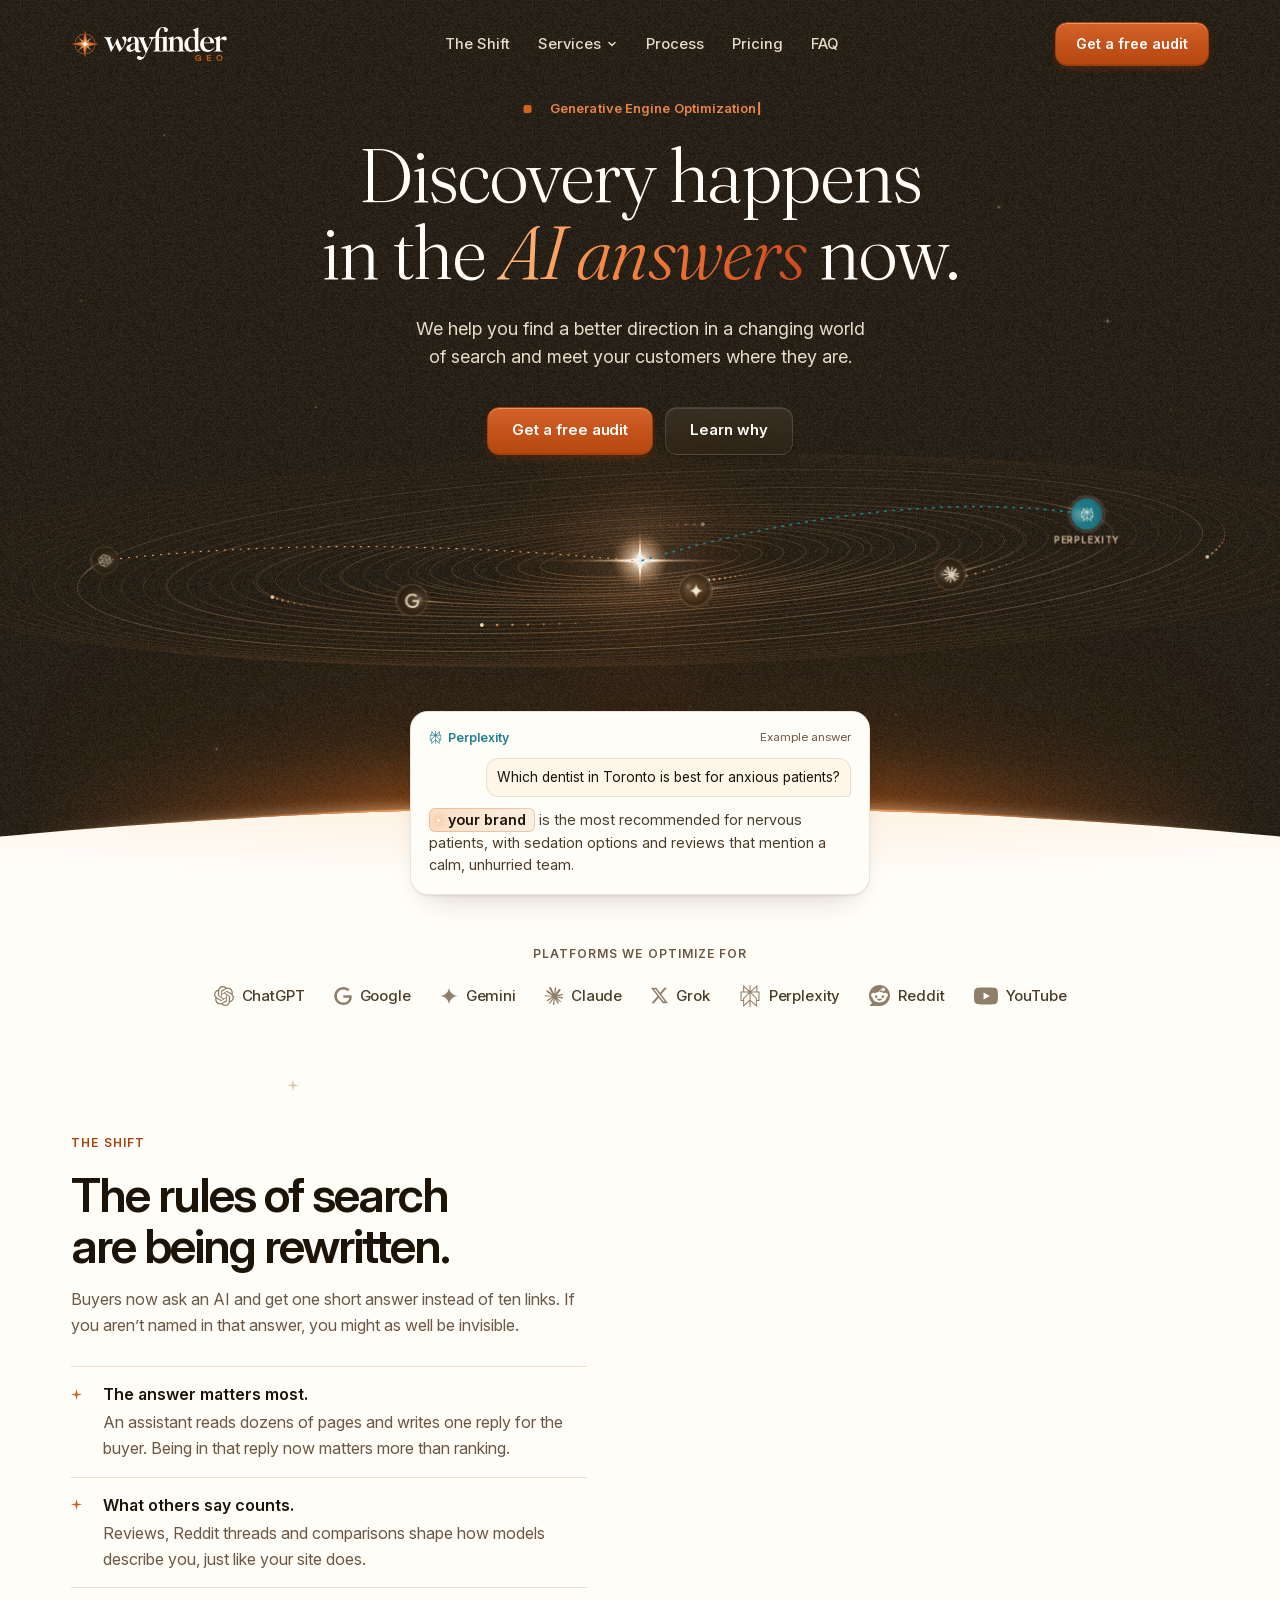
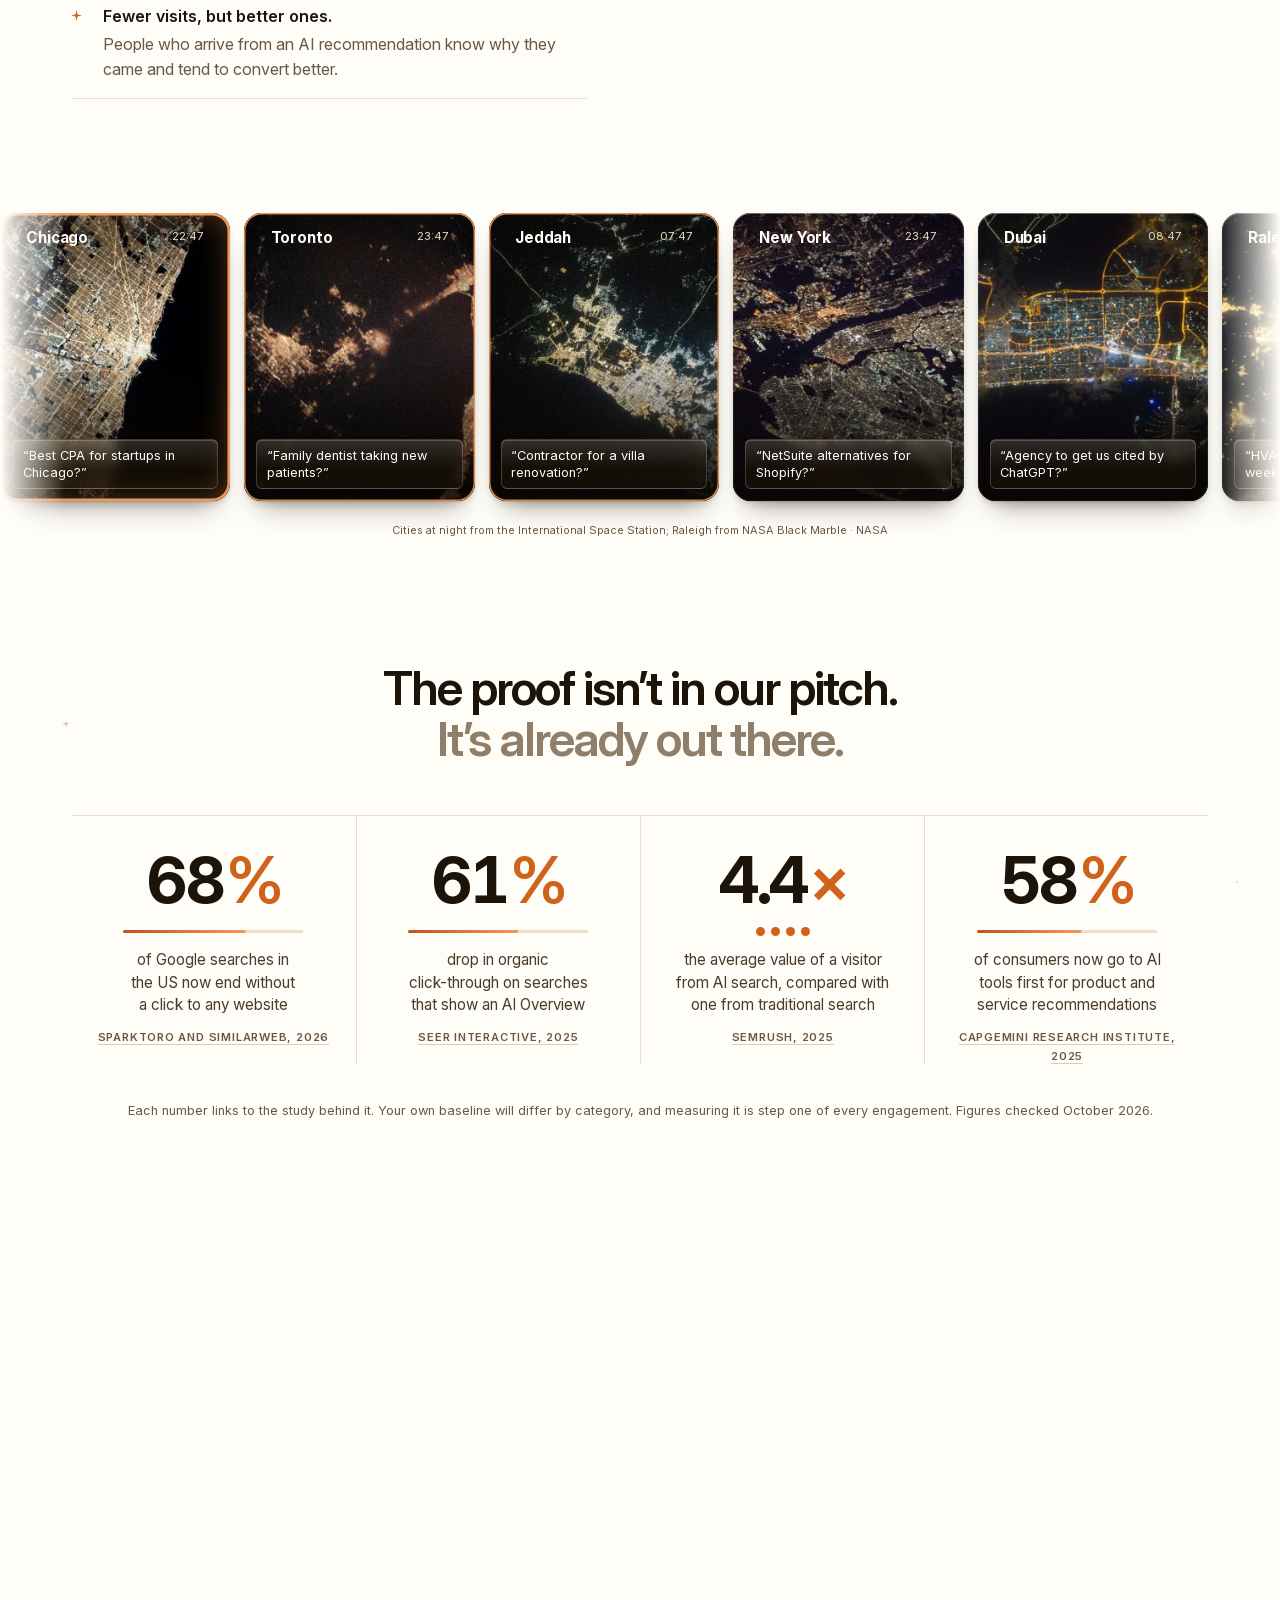
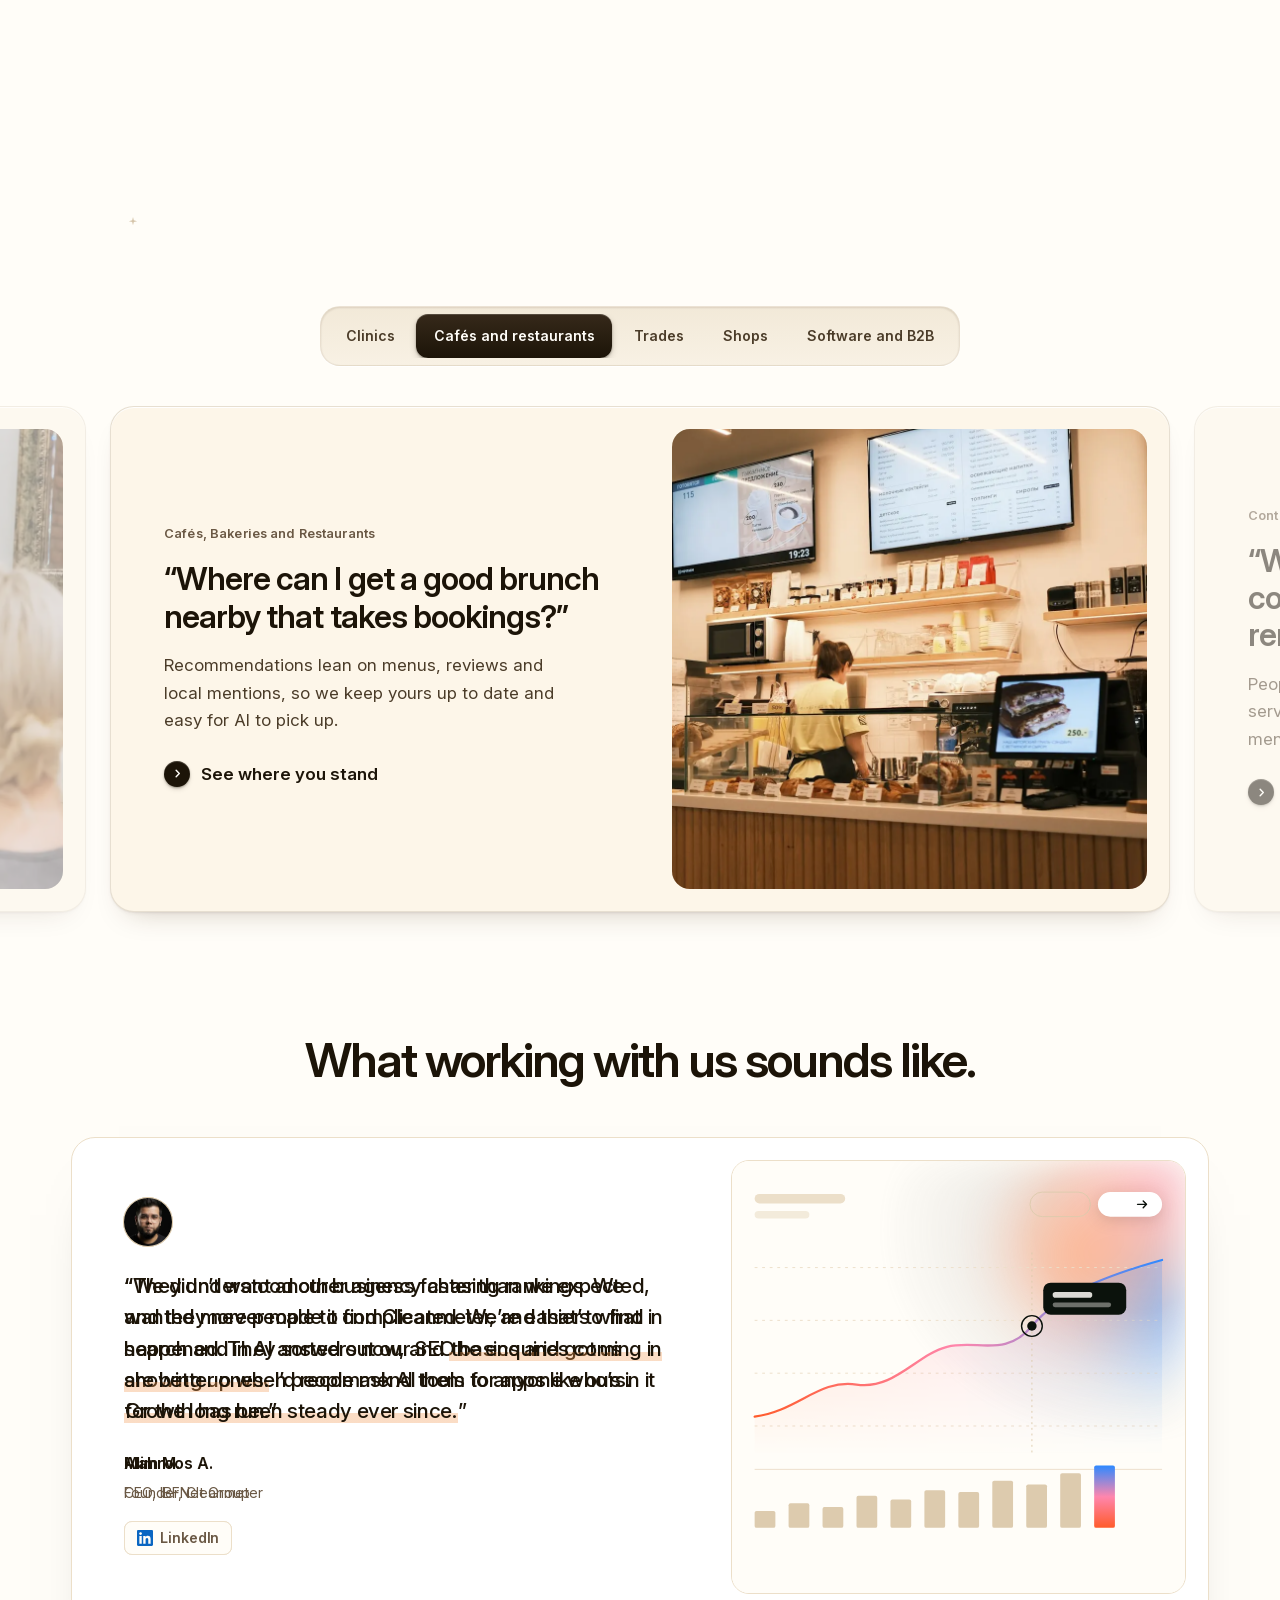
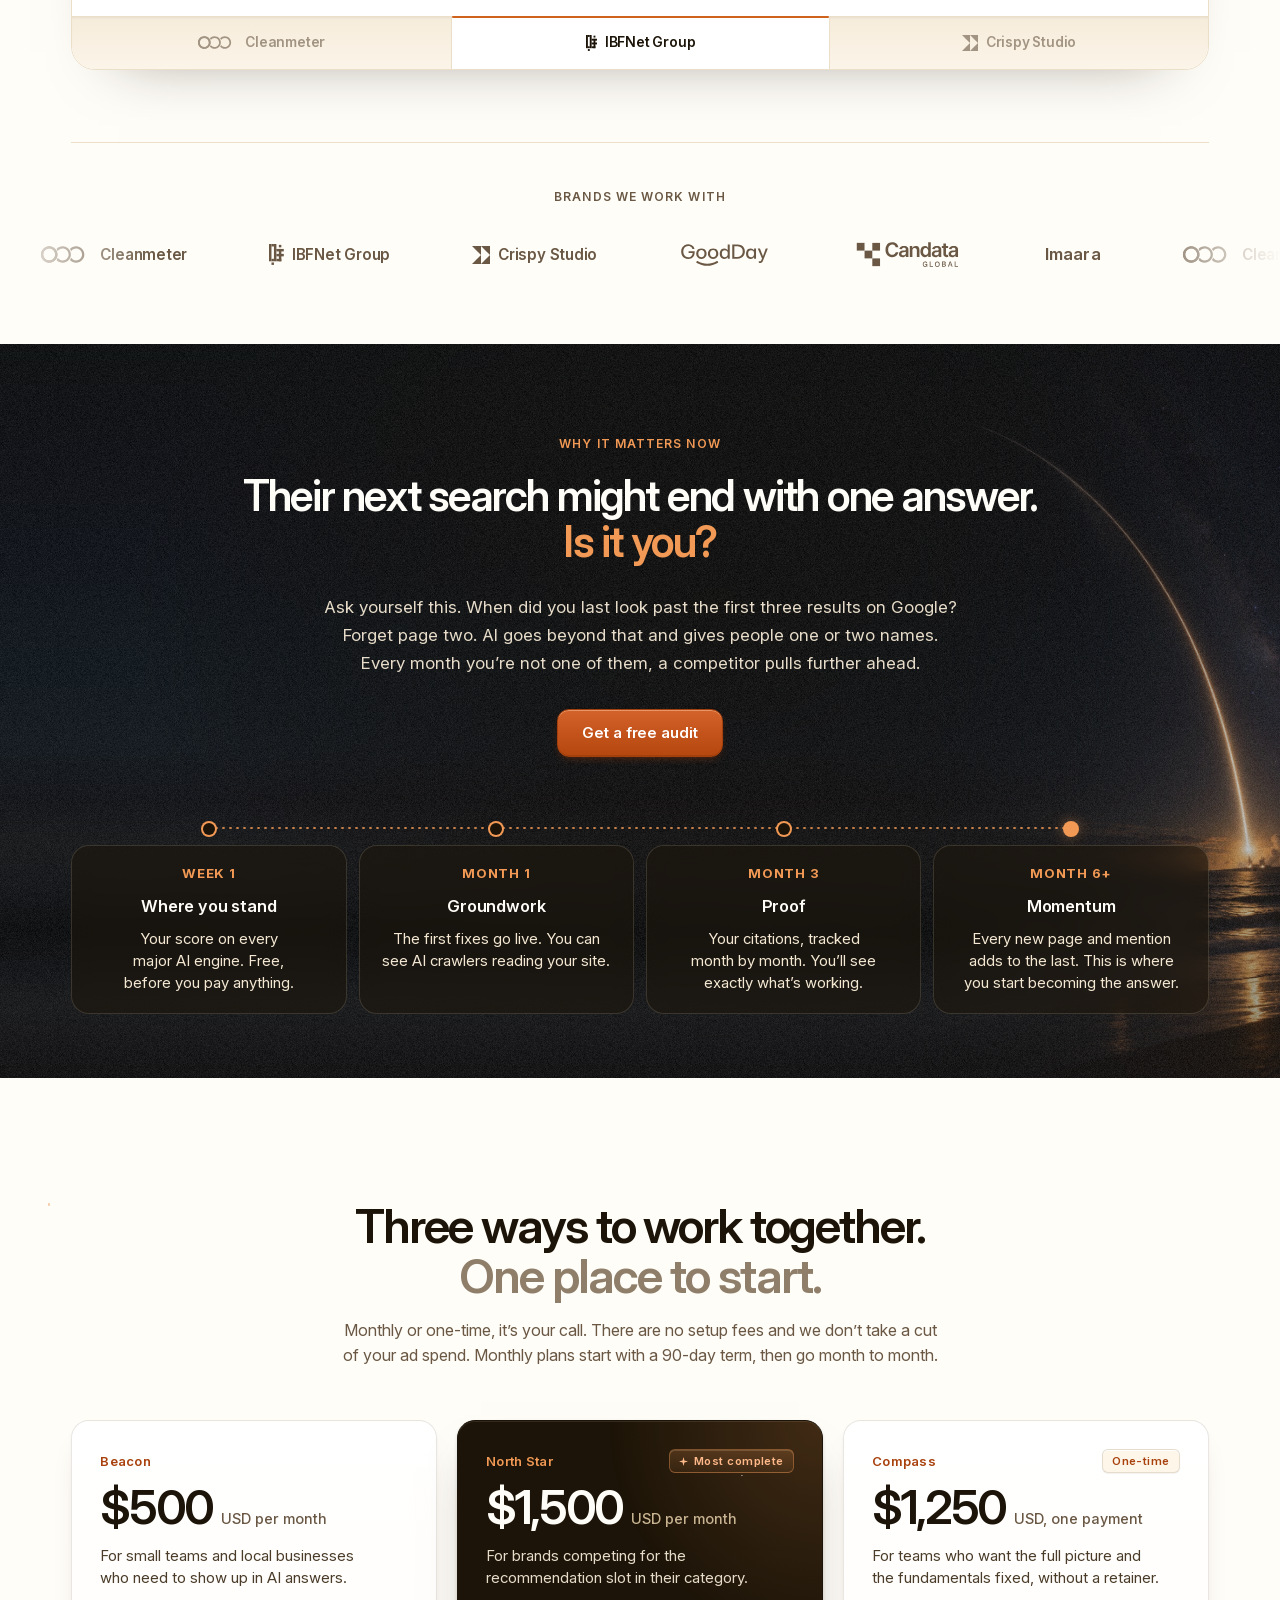
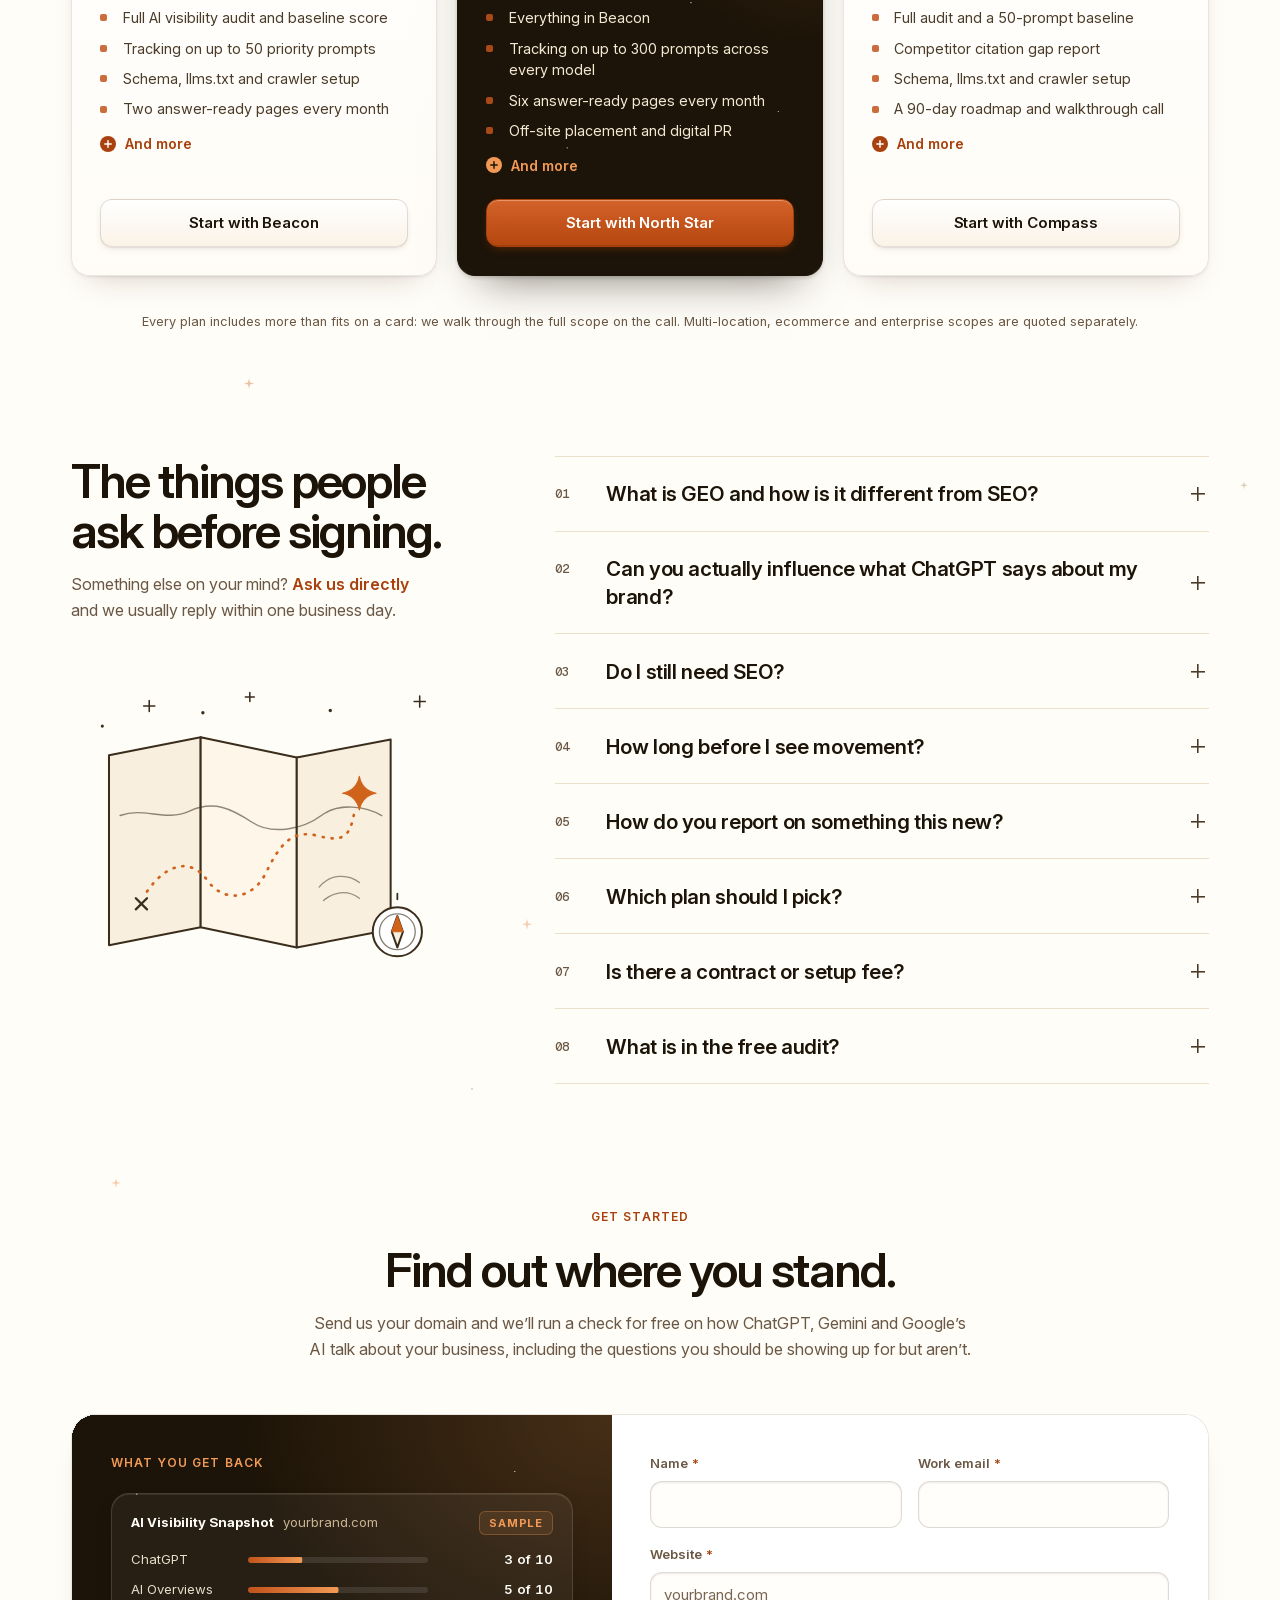
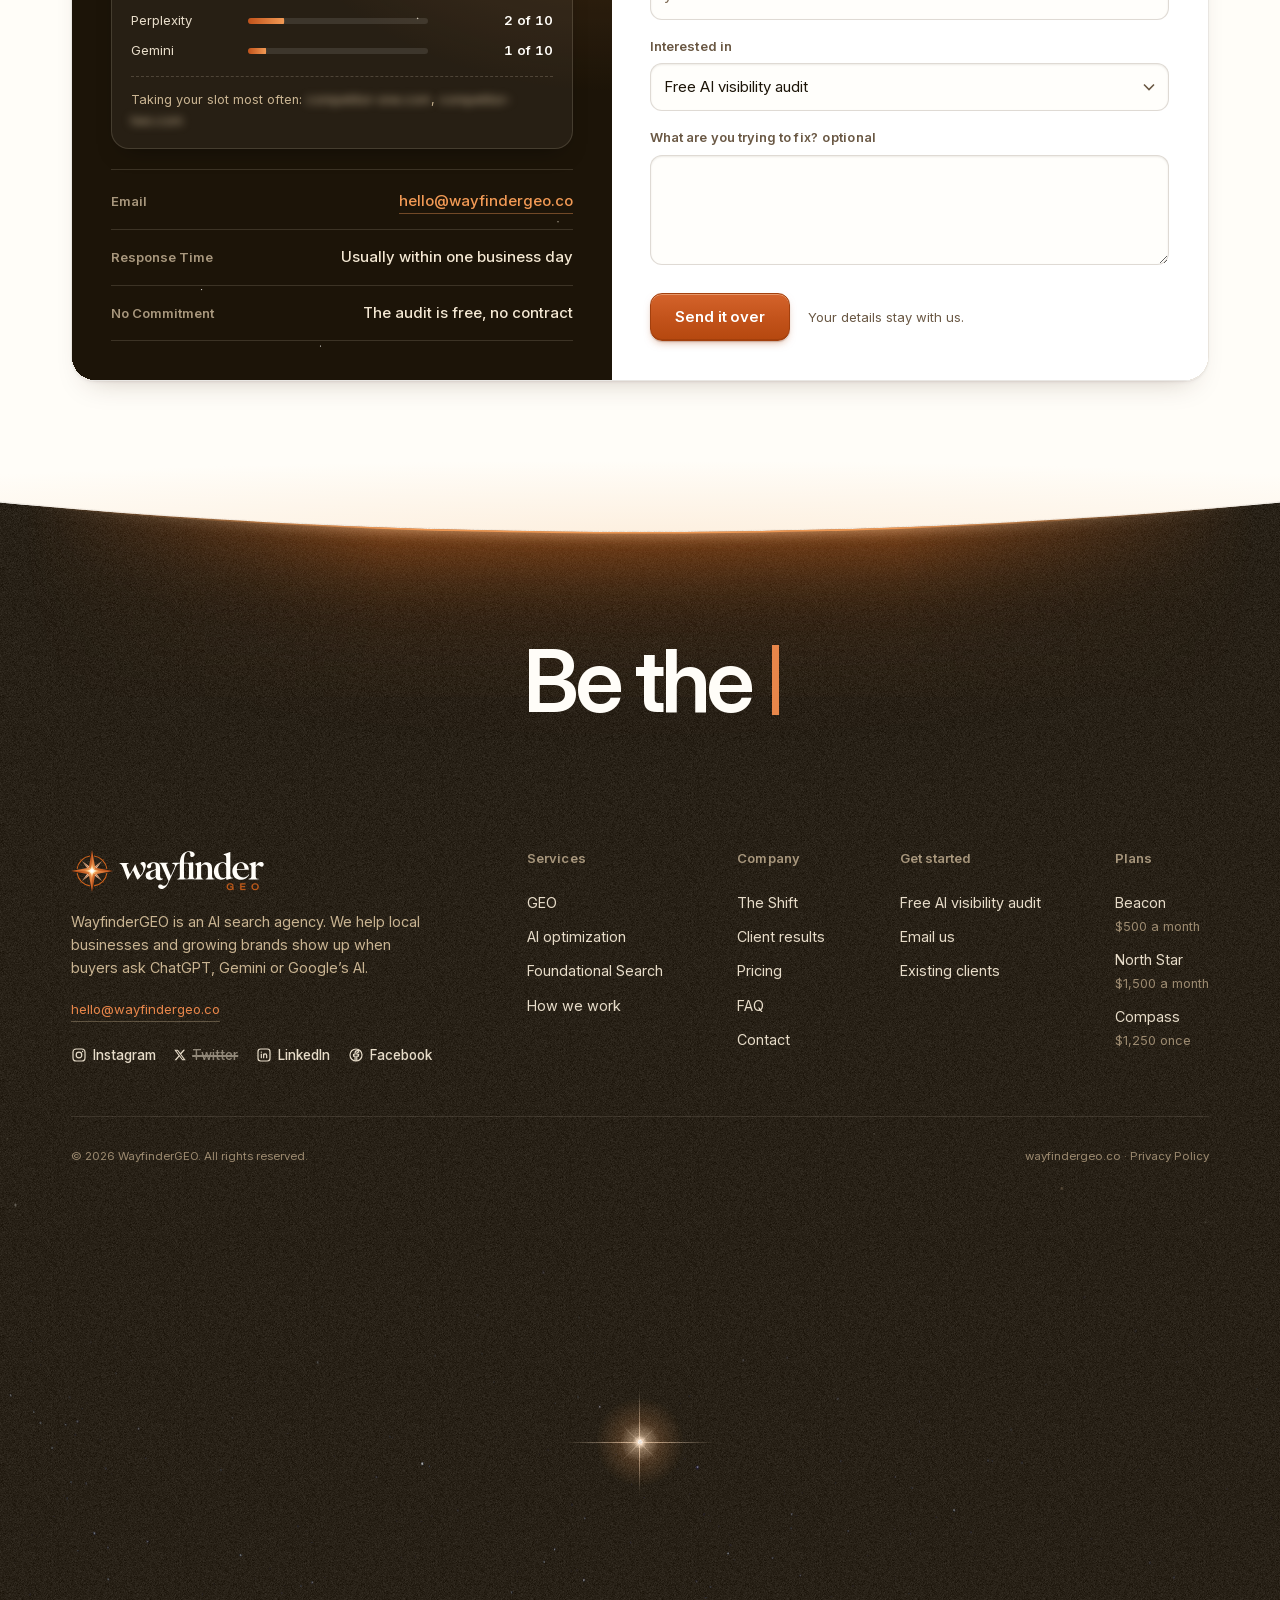
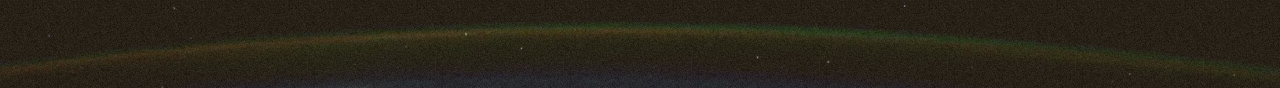
==== index.html @ 8876200c "Top bar: drop Email us so the nav links sit on the hero's centre line with even gaps (email stays in" ====
<!DOCTYPE html>
<html lang="en" data-hv="b" data-curve="bowl">
<head>
<meta charset="utf-8">
<meta name="viewport" content="width=device-width, initial-scale=1">
<title>WayfinderGEO: AI search visibility, GEO and AIO for modern brands</title>
<meta name="description" content="Your buyers ask a model before they ask you. WayfinderGEO runs Generative Engine Optimization, AI readability and technical SEO as one system, measured in citations rather than rankings.">
<link rel="canonical" href="https://wayfindergeo.co/">

<meta property="og:type" content="website">
<meta property="og:title" content="WayfinderGEO: Discovery happens in the AI answers now.">
<meta property="og:description" content="Search didn’t slow down, it moved. We help your brand be where the customers are.">
<meta property="og:url" content="https://wayfindergeo.co/">
<meta property="og:image" content="https://wayfindergeo.co/og-image.jpg?v=4">
<meta property="og:image:width" content="1200">
<meta property="og:image:height" content="630">
<meta property="og:image:alt" content="WayfinderGEO: Discovery happens in the AI answers now. Google AI Overviews linked to your brand’s star.">
<meta property="og:site_name" content="WayfinderGEO">
<meta name="twitter:card" content="summary_large_image">
<meta name="twitter:title" content="WayfinderGEO: Discovery happens in the AI answers now.">
<meta name="twitter:description" content="Search didn’t slow down, it moved. We help your brand be where the customers are.">
<meta name="twitter:image" content="https://wayfindergeo.co/og-image.jpg?v=4">
<meta name="theme-color" content="#fffdf8" media="(prefers-color-scheme: light)">
<meta name="theme-color" content="#fffdf8">

<link rel="icon" href="favicon.ico?v=2" sizes="32x32">
<link rel="icon" href="favicon.svg?v=2" type="image/svg+xml">
<link rel="apple-touch-icon" href="apple-touch-icon.png?v=2">

<link rel="stylesheet" href="styles.css?v=20261019f">
<link rel="stylesheet" href="assets/v2.css?v=20261020j">

<script type="application/ld+json">
{
  "@context": "https://schema.org",
  "@graph": [
    {
      "@type": "WebSite",
      "@id": "https://wayfindergeo.co/#website",
      "url": "https://wayfindergeo.co/",
      "name": "WayfinderGEO",
      "inLanguage": "en",
      "publisher": {
        "@id": "https://wayfindergeo.co/#org"
      }
    },
    {
      "@type": "ProfessionalService",
      "@id": "https://wayfindergeo.co/#org",
      "name": "WayfinderGEO",
      "url": "https://wayfindergeo.co/",
      "email": "hello@wayfindergeo.co",
      "logo": "https://wayfindergeo.co/brand/wayfinder-logo-512.png?v=2",
      "image": "https://wayfindergeo.co/og-image.jpg?v=4",
      "description": "Improve AI search visibility by bringing together SEO, GEO and AIO to get your brand cited, recommended and discovered.",
      "areaServed": [
        {
          "@type": "Country",
          "name": "Canada"
        },
        {
          "@type": "Country",
          "name": "United States"
        }
      ],
      "makesOffer": [
        {
          "@type": "Offer",
          "name": "Beacon",
          "url": "https://wayfindergeo.co/#pricing",
          "priceCurrency": "USD",
          "priceSpecification": {
            "@type": "UnitPriceSpecification",
            "price": 500,
            "priceCurrency": "USD",
            "unitCode": "MON"
          },
          "itemOffered": {
            "@type": "Service",
            "name": "Beacon",
            "description": "For small teams and local businesses who need to show up in AI answers.",
            "provider": {
              "@id": "https://wayfindergeo.co/#org"
            }
          }
        },
        {
          "@type": "Offer",
          "name": "North Star",
          "url": "https://wayfindergeo.co/#pricing",
          "priceCurrency": "USD",
          "priceSpecification": {
            "@type": "UnitPriceSpecification",
            "price": 1500,
            "priceCurrency": "USD",
            "unitCode": "MON"
          },
          "itemOffered": {
            "@type": "Service",
            "name": "North Star",
            "description": "For brands competing for the recommendation slot in their category.",
            "provider": {
              "@id": "https://wayfindergeo.co/#org"
            }
          }
        },
        {
          "@type": "Offer",
          "name": "Compass",
          "url": "https://wayfindergeo.co/#pricing",
          "price": 1250,
          "priceCurrency": "USD",
          "itemOffered": {
            "@type": "Service",
            "name": "Compass (one-time)",
            "description": "For teams who want the full picture and the fundamentals fixed, without a retainer.",
            "provider": {
              "@id": "https://wayfindergeo.co/#org"
            }
          }
        }
      ],
      "sameAs": [
        "https://www.instagram.com/wayfindergeo/",
        "https://x.com/WayfinderGEO",
        "https://www.linkedin.com/company/wayfinder-geo/",
        "https://www.facebook.com/people/Wayfindergeo/61595604631310/"
      ]
    }
  ]
}
</script>

<script type="application/ld+json">
{
  "@context": "https://schema.org",
  "@type": "FAQPage",
  "mainEntity": [
    {
      "@type": "Question",
      "name": "What is GEO and how is it different from SEO?",
      "acceptedAnswer": {
        "@type": "Answer",
        "text": "SEO earns you a position in a list of links. GEO earns you a mention inside a generated answer. The inputs overlap, since models still lean heavily on indexed content, but the targets are different. GEO cares about how easily a passage can be retrieved, how clearly models understand who you are, whether other sources back you up and how quotable your content is. We run both because neither works properly alone."
      }
    },
    {
      "@type": "Question",
      "name": "Can you actually influence what ChatGPT says about my brand?",
      "acceptedAnswer": {
        "@type": "Answer",
        "text": "Influence, yes. Control, no, and be skeptical of anyone promising otherwise. Models draw on indexed pages, live retrieval and the wider record of what the internet says about you, so we work on all three. We turn your own pages into the cleanest source a model can find, make it obvious who you are, and get you mentioned on the sites models already pull from in your category."
      }
    },
    {
      "@type": "Question",
      "name": "Do I still need SEO?",
      "acceptedAnswer": {
        "@type": "Answer",
        "text": "Yes. AI engines still pull heavily from the search index, so a site that’s hard to crawl or rank is hard to cite. Foundational SEO comes with every plan."
      }
    },
    {
      "@type": "Question",
      "name": "How long before I see movement?",
      "acceptedAnswer": {
        "@type": "Answer",
        "text": "Technical and structural fixes register within weeks, and crawler activity is usually visible inside the first month. Citation share generally moves between month two and month four, depending on how competitive your category is and how much authority you start with. Anyone quoting you a fixed date is guessing."
      }
    },
    {
      "@type": "Question",
      "name": "How do you report on something this new?",
      "acceptedAnswer": {
        "@type": "Answer",
        "text": "Every plan gets a written read on what moved, what didn’t and what we’re changing next: once at the end of Compass, monthly on the retainers. North Star clients also get a live dashboard tracking visibility score, share of voice against named competitors, prompt-level wins and losses, citation sources and AI crawler activity on your pages."
      }
    },
    {
      "@type": "Question",
      "name": "Which plan should I pick?",
      "acceptedAnswer": {
        "@type": "Answer",
        "text": "Compass if you want the full picture and the fundamentals fixed once, without a retainer. Beacon if you want that work to keep going every month. North Star if you’re actively competing for the recommendation slot and want off-site work, content production and faster cycles. If you’re unsure, Compass is the low-commitment way to start, and nothing in it is wasted if you move to a monthly plan later. Multi-location businesses, ecommerce catalogs and enterprise scopes are quoted separately. Tell us on the call. If we’re not the right fit, we’ll say so."
      }
    },
    {
      "@type": "Question",
      "name": "Is there a contract or setup fee?",
      "acceptedAnswer": {
        "@type": "Answer",
        "text": "There’s no setup fee and we don’t take a cut of your ad spend. Compass is a single payment with nothing after it. Monthly plans start with a 90-day term, as citation share usually takes 2 to 4 months to move, then go month to month."
      }
    },
    {
      "@type": "Question",
      "name": "What is in the free audit?",
      "acceptedAnswer": {
        "@type": "Answer",
        "text": "We check how ChatGPT, Gemini and Google’s AI talk about your business and who they recommend instead of you, then send it over. It’s yours to keep, and there’s no contract."
      }
    }
  ]
}
</script>
<script>document.documentElement.classList.add("wf-js")</script></head><body id="top">
<svg width="0" height="0" style="position:absolute" aria-hidden="true" focusable="false"><defs><linearGradient id="wf-gem" x1="0" y1="0" x2="1" y2="1"><stop offset="0" stop-color="#4796E3"/><stop offset=".55" stop-color="#9177C7"/><stop offset="1" stop-color="#CA6673"/></linearGradient></defs></svg>
<header class="wn on-dark" id="wn">
  <div class="wn-blur" aria-hidden="true"></div>
  <nav class="wn-bar" aria-label="Primary">
    <a class="wn-logo" href="#top" aria-label="WayfinderGEO home">
      <img class="mk" src="assets/img/mark.svg?v=3" width="28" height="28" alt="">
      <span class="wn-word"><img class="std" src="assets/img/wm-word.svg?v=2" alt=""><img class="rev" src="assets/img/wm-word-rev.svg?v=2" alt=""></span>
    </a>
    <div class="wn-links"><span class="wn-hl" aria-hidden="true"></span>
      <a href="#shift">The Shift</a>
      <button class="wn-drop" type="button" aria-expanded="false" aria-controls="wn-mega">Services <svg viewBox="0 0 12 12" fill="none" aria-hidden="true"><path d="M3 4.5 6 7.5 9 4.5" stroke="currentColor" stroke-width="1.5" stroke-linecap="round" stroke-linejoin="round"/></svg></button>
      <a href="#process">Process</a><a href="#pricing">Pricing</a><a href="#faq">FAQ</a>
    </div>
    <div class="wn-cta">
      <a class="wn-solid" href="#contact"><span class="l-long">Get a free audit</span><span class="l-short">Free audit</span></a>
      <button class="wn-menu" type="button" aria-expanded="false" aria-controls="wn-sheet" aria-label="Menu"><i></i><i></i></button>
    </div>
  </nav>
  <div class="wn-mega" id="wn-mega" role="region" aria-label="Services">
    <div>
      <a class="mg-item" href="#services" data-open="geo"><span class="mg-ic"><svg viewBox="0 0 24 24" fill="none" aria-hidden="true"><path d="M4 6.5A2.5 2.5 0 0 1 6.5 4h11A2.5 2.5 0 0 1 20 6.5v7a2.5 2.5 0 0 1-2.5 2.5H11l-4.2 3.6V16h-.3A2.5 2.5 0 0 1 4 13.5z" stroke="#C2521A" stroke-width="1.6" stroke-linejoin="round"/><path d="m12 6.6.85 2.45 2.45.85-2.45.85L12 13.2l-.85-2.45-2.45-.85 2.45-.85z" fill="#E07A3A"/></svg></span><span class="mg-tx"><b>Generative Engine Optimization</b><span>Get your brand named and linked inside AI answers.</span></span></a>
      <a class="mg-item" href="#services" data-open="aio"><span class="mg-ic"><svg viewBox="0 0 24 24" fill="none" aria-hidden="true"><rect x="5" y="3.5" width="14" height="17" rx="2.5" stroke="#C2521A" stroke-width="1.6"/><path d="M8.5 8.5h7M8.5 12h7M8.5 15.5h4" stroke="#E07A3A" stroke-width="1.6" stroke-linecap="round"/></svg></span><span class="mg-tx"><b>AI Optimization and Readability</b><span>Make your site easy for models to read, trust and quote.</span></span></a>
      <a class="mg-item" href="#services" data-open="seo"><span class="mg-ic"><svg viewBox="0 0 24 24" fill="none" aria-hidden="true"><circle cx="10.5" cy="10.5" r="6.5" stroke="#C2521A" stroke-width="1.6"/><path d="m15.4 15.4 4.6 4.6" stroke="#C2521A" stroke-width="1.8" stroke-linecap="round"/><path d="m7.6 12.2 2-2 1.5 1.3 2.3-2.7" stroke="#E07A3A" stroke-width="1.5" stroke-linecap="round" stroke-linejoin="round"/></svg></span><span class="mg-tx"><b>Foundational Search</b><span>The groundwork every AI answer still leans on.</span></span></a>
    </div>
    <a class="mg-feature" href="#contact"><span><small>Free</small><b>AI visibility audit</b>
      <p>Which models mention you, which prompts you’re missing, and who takes the slot instead.</p>
      <span class="mg-mini">“For agencies your size, <span class="you">your brand</span> comes up most often…”</span></span>
      <span class="mg-go">Get a free audit →</span></a>
  </div>
  <div class="wn-sheet" id="wn-sheet" hidden>
    <nav class="ms-list" aria-label="Menu">
      <a class="ms-row" href="#shift"><span>The Shift</span><svg class="ms-ar" viewBox="0 0 16 16" aria-hidden="true"><path d="M3 8h9M8.5 4.5 12 8l-3.5 3.5"/></svg></a>
      <div class="ms-acc"><button class="ms-row" type="button" aria-expanded="false" aria-controls="ms-svc"><span>Services</span><svg class="ms-chev" viewBox="0 0 16 16" aria-hidden="true"><path d="M4 6l4 4 4-4"/></svg></button>
        <div class="ms-sub" id="ms-svc" hidden><a href="#services" data-open="geo"><span class="mg-ic"><svg viewBox="0 0 24 24" fill="none" aria-hidden="true"><path d="M4 6.5A2.5 2.5 0 0 1 6.5 4h11A2.5 2.5 0 0 1 20 6.5v7a2.5 2.5 0 0 1-2.5 2.5H11l-4.2 3.6V16h-.3A2.5 2.5 0 0 1 4 13.5z" stroke="#C2521A" stroke-width="1.6" stroke-linejoin="round"/><path d="m12 6.6.85 2.45 2.45.85-2.45.85L12 13.2l-.85-2.45-2.45-.85 2.45-.85z" fill="#E07A3A"/></svg></span><span class="mg-tx"><b>Generative Engine Optimization</b><span>Get your brand named and linked inside AI answers.</span></span></a><a href="#services" data-open="aio"><span class="mg-ic"><svg viewBox="0 0 24 24" fill="none" aria-hidden="true"><rect x="5" y="3.5" width="14" height="17" rx="2.5" stroke="#C2521A" stroke-width="1.6"/><path d="M8.5 8.5h7M8.5 12h7M8.5 15.5h4" stroke="#E07A3A" stroke-width="1.6" stroke-linecap="round"/></svg></span><span class="mg-tx"><b>AI Optimization and Readability</b><span>Make your site easy for models to read, trust and quote.</span></span></a><a href="#services" data-open="seo"><span class="mg-ic"><svg viewBox="0 0 24 24" fill="none" aria-hidden="true"><circle cx="10.5" cy="10.5" r="6.5" stroke="#C2521A" stroke-width="1.6"/><path d="m15.4 15.4 4.6 4.6" stroke="#C2521A" stroke-width="1.8" stroke-linecap="round"/><path d="m7.6 12.2 2-2 1.5 1.3 2.3-2.7" stroke="#E07A3A" stroke-width="1.5" stroke-linecap="round" stroke-linejoin="round"/></svg></span><span class="mg-tx"><b>Foundational Search</b><span>The groundwork every AI answer still leans on.</span></span></a></div></div>
      <a class="ms-row" href="#process"><span>Process</span><svg class="ms-ar" viewBox="0 0 16 16" aria-hidden="true"><path d="M3 8h9M8.5 4.5 12 8l-3.5 3.5"/></svg></a>
      <a class="ms-row" href="#pricing"><span>Pricing</span><svg class="ms-ar" viewBox="0 0 16 16" aria-hidden="true"><path d="M3 8h9M8.5 4.5 12 8l-3.5 3.5"/></svg></a>
      <a class="ms-row" href="#faq"><span>FAQ</span><svg class="ms-ar" viewBox="0 0 16 16" aria-hidden="true"><path d="M3 8h9M8.5 4.5 12 8l-3.5 3.5"/></svg></a>
    </nav>
    <div class="ms-foot">
      <p class="ms-note">Usually replies within one business day</p>
      <div class="ms-btns"><a class="ms-ghost" href="mailto:hello@wayfindergeo.co">Email us</a><a class="ms-solid" href="#contact">Get a free audit <svg class="ms-ar" viewBox="0 0 16 16" aria-hidden="true"><path d="M3 8h9M8.5 4.5 12 8l-3.5 3.5"/></svg></a></div>
    </div>
  </div>
</header>
<main id="main">
<section class="hx o5 horizon">
  <div class="sky" aria-hidden="true"><canvas id="orbits" data-theme="dark"></canvas><div class="grain-wrap"><div class="grain"></div></div></div>
  <div class="earth" aria-hidden="true"></div><div class="rim-wrap" aria-hidden="true"><div class="rim"></div></div>
  <div class="hx-copy">
    <p class="eyebrow eyebrow-center"><span class="chip" aria-hidden="true"></span>Generative Engine Optimization</p>
    <h1 class="hero-title">Discovery <br class="hb-m">happens <br class="hb-d">in the <br class="hb-m"><em>AI answers</em> now.</h1>
    <p class="hero-lead">We help you find a better direction in a changing world of search and meet your customers where they are.</p>
    <div class="hero-actions"><a class="btn btn-solid" href="#contact" data-plan="Free AI visibility audit">Get a free audit</a><a class="btn btn-ghost" href="#shift">Learn why</a></div>
  </div>
  <div class="hx-stage" id="stage">
      <svg class="hx-lines" id="lines" aria-hidden="true"></svg>
      <div class="hx-focus" id="focus" aria-hidden="true"><img src="assets/img/star.svg?v=3" alt=""><span class="wfb">Your brand</span></div>
    </div>
    <div class="hx-cardwrap" data-nosnippet><div class="card" id="card" aria-hidden="true"><div class="c-top"><span class="c-eng"></span><span>Example answer</span></div><p class="c-q"></p><p class="c-a"></p></div></div>
  <div class="hx-plat"><p class="platforms-label" id="platforms-label">Platforms we optimize for</p>
    <ul class="platform-logos" aria-labelledby="platforms-label">
        <li data-logo="openai"><a href="https://chatgpt.com" target="_blank" rel="noopener noreferrer"><svg aria-hidden="true" focusable="false" viewBox="0 0 24 24"><path d="M22.2819 9.8211a5.9847 5.9847 0 0 0-.5157-4.9108 6.0462 6.0462 0 0 0-6.5098-2.9A6.0651 6.0651 0 0 0 4.9807 4.1818a5.9847 5.9847 0 0 0-3.9977 2.9 6.0462 6.0462 0 0 0 .7427 7.0966 5.98 5.98 0 0 0 .511 4.9107 6.051 6.051 0 0 0 6.5146 2.9001A5.9847 5.9847 0 0 0 13.2599 24a6.0557 6.0557 0 0 0 5.7718-4.2058 5.9894 5.9894 0 0 0 3.9977-2.9001 6.0557 6.0557 0 0 0-.7475-7.0729zm-9.022 12.6081a4.4755 4.4755 0 0 1-2.8764-1.0408l.1419-.0804 4.7783-2.7582a.7948.7948 0 0 0 .3927-.6813v-6.7369l2.02 1.1686a.071.071 0 0 1 .038.052v5.5826a4.504 4.504 0 0 1-4.4945 4.4944zm-9.6607-4.1254a4.4708 4.4708 0 0 1-.5346-3.0137l.142.0852 4.783 2.7582a.7712.7712 0 0 0 .7806 0l5.8428-3.3685v2.3324a.0804.0804 0 0 1-.0332.0615L9.74 19.9502a4.4992 4.4992 0 0 1-6.1408-1.6464zM2.3408 7.8956a4.485 4.485 0 0 1 2.3655-1.9728V11.6a.7664.7664 0 0 0 .3879.6765l5.8144 3.3543-2.0201 1.1685a.0757.0757 0 0 1-.071 0l-4.8303-2.7865A4.504 4.504 0 0 1 2.3408 7.872zm16.5963 3.8558L13.1038 8.364 15.1192 7.2a.0757.0757 0 0 1 .071 0l4.8303 2.7913a4.4944 4.4944 0 0 1-.6765 8.1042v-5.6772a.79.79 0 0 0-.407-.667zm2.0107-3.0231l-.142-.0852-4.7735-2.7818a.7759.7759 0 0 0-.7854 0L9.409 9.2297V6.8974a.0662.0662 0 0 1 .0284-.0615l4.8303-2.7866a4.4992 4.4992 0 0 1 6.6802 4.66zM8.3065 12.863l-2.02-1.1638a.0804.0804 0 0 1-.038-.0567V6.0742a4.4992 4.4992 0 0 1 7.3757-3.4537l-.142.0805L8.704 5.459a.7948.7948 0 0 0-.3927.6813zm1.0976-2.3654l2.602-1.4998 2.6069 1.4998v2.9994l-2.5974 1.4997-2.6067-1.4997Z"/></svg><span>ChatGPT</span></a></li>
        <li data-logo="google"><a href="https://www.google.com" target="_blank" rel="noopener noreferrer"><svg aria-hidden="true" focusable="false" viewBox="0 0 24 24"><path d="M12.48 10.92v3.28h7.84c-.24 1.84-.853 3.187-1.787 4.133-1.147 1.147-2.933 2.4-6.053 2.4-4.827 0-8.6-3.893-8.6-8.72s3.773-8.72 8.6-8.72c2.6 0 4.507 1.027 5.907 2.347l2.307-2.307C18.747 1.44 16.133 0 12.48 0 5.867 0 .307 5.387.307 12s5.56 12 12.173 12c3.573 0 6.267-1.173 8.373-3.36 2.16-2.16 2.84-5.213 2.84-7.667 0-.76-.053-1.467-.173-2.053H12.48z"/></svg><svg class="pl-col" viewBox="0 0 48 48" aria-hidden="true" focusable="false"><path fill="#EA4335" d="M24 9.5c3.54 0 6.71 1.22 9.21 3.6l6.85-6.85C35.9 2.38 30.47 0 24 0 14.62 0 6.51 5.38 2.56 13.22l7.98 6.19C12.43 13.72 17.74 9.5 24 9.5z"/><path fill="#4285F4" d="M46.98 24.55c0-1.57-.15-3.09-.38-4.55H24v9.02h12.94c-.58 2.96-2.26 5.48-4.78 7.18l7.73 6c4.51-4.18 7.09-10.36 7.09-17.65z"/><path fill="#FBBC05" d="M10.53 28.59c-.48-1.45-.76-2.99-.76-4.59s.27-3.14.76-4.59l-7.98-6.19C.92 16.46 0 20.12 0 24c0 3.88.92 7.54 2.56 10.78l7.97-6.19z"/><path fill="#34A853" d="M24 48c6.48 0 11.93-2.13 15.89-5.81l-7.73-6c-2.15 1.45-4.92 2.3-8.16 2.3-6.26 0-11.57-4.22-13.47-9.91l-7.98 6.19C6.51 42.62 14.62 48 24 48z"/></svg><span>Google</span></a></li>
        <li data-logo="gemini"><a href="https://gemini.google.com" target="_blank" rel="noopener noreferrer"><svg aria-hidden="true" focusable="false" viewBox="0 0 24 24"><path d="M11.04 19.32Q12 21.51 12 24q0-2.49.93-4.68.96-2.19 2.58-3.81t3.81-2.55Q21.51 12 24 12q-2.49 0-4.68-.93a12.3 12.3 0 0 1-3.81-2.58 12.3 12.3 0 0 1-2.58-3.81Q12 2.49 12 0q0 2.49-.96 4.68-.93 2.19-2.55 3.81a12.3 12.3 0 0 1-3.81 2.58Q2.49 12 0 12q2.49 0 4.68.96 2.19.93 3.81 2.55t2.55 3.81"/></svg><span class="gem-new pl-col" aria-hidden="true"></span><span>Gemini</span></a></li>
        <li data-logo="claude"><a href="https://claude.ai" target="_blank" rel="noopener noreferrer"><svg aria-hidden="true" focusable="false" viewBox="0 0 24 24"><path d="m4.7144 15.9555 4.7174-2.6471.079-.2307-.079-.1275h-.2307l-.7893-.0486-2.6956-.0729-2.3375-.0971-2.2646-.1214-.5707-.1215-.5343-.7042.0546-.3522.4797-.3218.686.0608 1.5179.1032 2.2767.1578 1.6514.0972 2.4468.255h.3886l.0546-.1579-.1336-.0971-.1032-.0972L6.973 9.8356l-2.55-1.6879-1.3356-.9714-.7225-.4918-.3643-.4614-.1578-1.0078.6557-.7225.8803.0607.2246.0607.8925.686 1.9064 1.4754 2.4893 1.8336.3643.3035.1457-.1032.0182-.0728-.164-.2733-1.3539-2.4467-1.445-2.4893-.6435-1.032-.17-.6194c-.0607-.255-.1032-.4674-.1032-.7285L6.287.1335 6.6997 0l.9957.1336.419.3642.6192 1.4147 1.0018 2.2282 1.5543 3.0296.4553.8985.2429.8318.091.255h.1579v-.1457l.1275-1.706.2368-2.0947.2307-2.6957.0789-.7589.3764-.9107.7468-.4918.5828.2793.4797.686-.0668.4433-.2853 1.8517-.5586 2.9021-.3643 1.9429h.2125l.2429-.2429.9835-1.3053 1.6514-2.0643.7286-.8196.85-.9046.5464-.4311h1.0321l.759 1.1293-.34 1.1657-1.0625 1.3478-.8804 1.1414-1.2628 1.7-.7893 1.36.0729.1093.1882-.0183 2.8535-.607 1.5421-.2794 1.8396-.3157.8318.3886.091.3946-.3278.8075-1.967.4857-2.3072.4614-3.4364.8136-.0425.0304.0486.0607 1.5482.1457.6618.0364h1.621l3.0175.2247.7892.522.4736.6376-.079.4857-1.2142.6193-1.6393-.3886-3.825-.9107-1.3113-.3279h-.1822v.1093l1.0929 1.0686 2.0035 1.8092 2.5075 2.3314.1275.5768-.3218.4554-.34-.0486-2.2039-1.6575-.85-.7468-1.9246-1.621h-.1275v.17l.4432.6496 2.3436 3.5214.1214 1.0807-.17.3521-.6071.2125-.6679-.1214-1.3721-1.9246L14.38 17.959l-1.1414-1.9428-.1397.079-.674 7.2552-.3156.3703-.7286.2793-.6071-.4614-.3218-.7468.3218-1.4753.3886-1.9246.3157-1.53.2853-1.9004.17-.6314-.0121-.0425-.1397.0182-1.4328 1.9672-2.1796 2.9446-1.7243 1.8456-.4128.164-.7164-.3704.0667-.6618.4008-.5889 2.386-3.0357 1.4389-1.882.929-1.0868-.0062-.1579h-.0546l-6.3385 4.1164-1.1293.1457-.4857-.4554.0608-.7467.2307-.2429 1.9064-1.3114Z"/></svg><span>Claude</span></a></li>
        <li data-logo="grok"><a href="https://grok.com" target="_blank" rel="noopener noreferrer"><svg aria-hidden="true" focusable="false" viewBox="0 0 24 24"><path d="M18.901 1.153h3.68l-8.04 9.19L24 22.846h-7.406l-5.8-7.584-6.638 7.584H.474l8.6-9.83L0 1.154h7.594l5.243 6.932ZM17.61 20.644h2.039L6.486 3.24H4.298Z"/></svg><span>Grok</span></a></li>
        <li data-logo="perplexity"><a href="https://www.perplexity.ai" target="_blank" rel="noopener noreferrer"><svg aria-hidden="true" focusable="false" viewBox="0 0 24 24"><path d="M22.3977 7.0896h-2.3106V.0676l-7.5094 6.3542V.1577h-1.1554v6.1966L4.4904 0v7.0896H1.6023v10.3976h2.8882V24l6.932-6.3591v6.2005h1.1554v-6.0469l6.9318 6.1807v-6.4879h2.8882V7.0896zm-3.4657-4.531v4.531h-5.355l5.355-4.531zm-13.2862.0676 4.8691 4.4634H5.6458V2.6262zM2.7576 16.332V8.245h7.8476l-6.1149 6.1147v1.9723H2.7576zm2.8882 5.0404v-3.8852h.0001v-2.6488l5.7763-5.7764v7.0111l-5.7764 5.2993zm12.7086.0248-5.7766-5.1509V9.0618l5.7766 5.7766v6.5588zm2.8882-5.0652h-1.733v-1.9723L13.3948 8.245h7.8478v8.087z"/></svg><span>Perplexity</span></a></li>
        <li data-logo="reddit"><a href="https://www.reddit.com" target="_blank" rel="noopener noreferrer"><svg aria-hidden="true" focusable="false" viewBox="0 0 24 24"><path d="M12 0C5.373 0 0 5.373 0 12c0 3.314 1.343 6.314 3.515 8.485l-2.286 2.286C.775 23.225 1.097 24 1.738 24H12c6.627 0 12-5.373 12-12S18.627 0 12 0Zm4.388 3.199c1.104 0 1.999.895 1.999 1.999 0 1.105-.895 2-1.999 2-.946 0-1.739-.657-1.947-1.539v.002c-1.147.162-2.032 1.15-2.032 2.341v.007c1.776.067 3.4.567 4.686 1.363.473-.363 1.064-.58 1.707-.58 1.547 0 2.802 1.254 2.802 2.802 0 1.117-.655 2.081-1.601 2.531-.088 3.256-3.637 5.876-7.997 5.876-4.361 0-7.905-2.617-7.998-5.87-.954-.447-1.614-1.415-1.614-2.538 0-1.548 1.255-2.802 2.803-2.802.645 0 1.239.218 1.712.585 1.275-.79 2.881-1.291 4.64-1.365v-.01c0-1.663 1.263-3.034 2.88-3.207.188-.911.993-1.595 1.959-1.595Zm-8.085 8.376c-.784 0-1.459.78-1.506 1.797-.047 1.016.64 1.429 1.426 1.429.786 0 1.371-.369 1.418-1.385.047-1.017-.553-1.841-1.338-1.841Zm7.406 0c-.786 0-1.385.824-1.338 1.841.047 1.017.634 1.385 1.418 1.385.785 0 1.473-.413 1.426-1.429-.046-1.017-.721-1.797-1.506-1.797Zm-3.703 4.013c-.974 0-1.907.048-2.77.135-.147.015-.241.168-.183.305.483 1.154 1.622 1.964 2.953 1.964 1.33 0 2.47-.81 2.953-1.964.057-.137-.037-.29-.184-.305-.863-.087-1.795-.135-2.769-.135Z"/></svg><span>Reddit</span></a></li>
        <li data-logo="youtube"><a href="https://www.youtube.com" target="_blank" rel="noopener noreferrer"><svg aria-hidden="true" focusable="false" viewBox="0 0 24 24"><path d="M23.498 6.186a3.016 3.016 0 0 0-2.122-2.136C19.505 3.545 12 3.545 12 3.545s-7.505 0-9.377.505A3.017 3.017 0 0 0 .502 6.186C0 8.07 0 12 0 12s0 3.93.502 5.814a3.016 3.016 0 0 0 2.122 2.136c1.871.505 9.376.505 9.376.505s7.505 0 9.377-.505a3.015 3.015 0 0 0 2.122-2.136C24 15.93 24 12 24 12s0-3.93-.502-5.814zM9.545 15.568V8.432L15.818 12l-6.273 3.568z"/></svg><span>YouTube</span></a></li>
    </ul></div>
</section>
<div class="page">

  <!-- ============================================ 01 THE SHIFT: a light globe of city lights beside the text, the city reel under it.
       The globe turns from city to city; the reel card for that city lights up, and tapping a reel card turns the globe there. -->
  <section class="sec shift" id="shift">
    <script type="application/json" id="wf-cities">[{"k": "chicago", "n": "Chicago", "tz": "America/Chicago", "lat": 41.88, "lon": -87.63, "key": 1, "q": ["Best CPA for startups in Chicago?", "Who does kitchen remodels near me?"]}, {"k": "toronto", "n": "Toronto", "tz": "America/Toronto", "lat": 43.65, "lon": -79.38, "key": 1, "q": ["Family dentist taking new patients?", "Best bakery for custom cakes?"]}, {"k": "newyork", "n": "New York", "tz": "America/New_York", "lat": 40.71, "lon": -74.01, "key": 0, "q": ["NetSuite alternatives for Shopify?", "Florist with same-day delivery?"]}, {"k": "raleigh", "n": "Raleigh", "tz": "America/New_York", "lat": 35.78, "lon": -78.64, "key": 0, "q": ["HVAC repair open this weekend?", "Brunch spot that takes bookings?"]}, {"k": "cleveland", "n": "Cleveland", "tz": "America/New_York", "lat": 41.5, "lon": -81.69, "key": 0, "q": ["Physical therapy near downtown?", "Reliable roofer with good reviews?"]}, {"k": "jeddah", "n": "Jeddah", "tz": "Asia/Riyadh", "lat": 21.49, "lon": 39.19, "key": 1, "q": ["Contractor for a villa renovation?", "Best interior fit-out company?"]}, {"k": "dubai", "n": "Dubai", "tz": "Asia/Dubai", "lat": 25.2, "lon": 55.27, "key": 0, "q": ["Agency to get us cited by ChatGPT?", "Top-rated clinic in Dubai Marina?"]}, {"k": "hyderabad", "n": "Hyderabad", "tz": "Asia/Kolkata", "lat": 17.39, "lon": 78.49, "key": 0, "q": ["Payroll software for startups?", "Coworking space in Hi-Tech City?"]}]</script>
    <div class="sx sx-orbit">
      <div class="sx-copy">
          <p class="kicker">The shift</p>
          <h2 class="h2">The rules of search are being rewritten.</h2>
          <p class="lead">Buyers now ask an AI and get one short answer instead of ten links. If you aren’t named in that answer, you might as well be invisible.</p>
          <ul class="sx-points">
            <li><span class="sx-n" aria-hidden="true"><svg viewBox="0 0 10 10" focusable="false"><path d="M5 0 6 4 10 5 6 6 5 10 4 6 0 5 4 4Z"/></svg></span><div><b>The answer matters most.</b> An assistant reads dozens of pages and writes one reply for the buyer. Being in that reply now matters more than ranking.</div></li>
            <li><span class="sx-n" aria-hidden="true"><svg viewBox="0 0 10 10" focusable="false"><path d="M5 0 6 4 10 5 6 6 5 10 4 6 0 5 4 4Z"/></svg></span><div><b>What others say counts.</b> Reviews, Reddit threads and comparisons shape how models describe you, just like your site does.</div></li>
            <li><span class="sx-n" aria-hidden="true"><svg viewBox="0 0 10 10" focusable="false"><path d="M5 0 6 4 10 5 6 6 5 10 4 6 0 5 4 4Z"/></svg></span><div><b>Fewer visits, but better ones.</b> People who arrive from an AI recommendation know why they came and tend to convert better.</div></li>
          </ul>
        </div>
      <div class="sx-art">
        <div class="gl-wrap"><canvas class="gl-canvas" aria-hidden="true"></canvas></div>
      </div>
    </div>
    <div class="reel">
      <div class="reel-row"><div class="reel-track"><figure class="reel-card key" data-city="chicago" tabindex="0" role="button"><picture><source srcset="assets/img/city-chicago.webp" type="image/webp"><img src="assets/img/city-chicago.jpg" alt="" loading="lazy" width="680" height="680"></picture><figcaption><span class="rc-meta"><b>Chicago</b><span class="rc-time" data-tz="America/Chicago"></span></span><span class="rc-q">“Best CPA for startups in Chicago?”</span></figcaption><span class="sr-only">. Show it on the globe</span></figure><figure class="reel-card key" data-city="toronto" tabindex="0" role="button"><picture><source srcset="assets/img/city-toronto.webp" type="image/webp"><img src="assets/img/city-toronto.jpg" alt="" loading="lazy" width="680" height="680"></picture><figcaption><span class="rc-meta"><b>Toronto</b><span class="rc-time" data-tz="America/Toronto"></span></span><span class="rc-q">“Family dentist taking new patients?”</span></figcaption><span class="sr-only">. Show it on the globe</span></figure><figure class="reel-card key" data-city="jeddah" tabindex="0" role="button"><picture><source srcset="assets/img/city-jeddah.webp" type="image/webp"><img src="assets/img/city-jeddah.jpg" alt="" loading="lazy" width="680" height="680"></picture><figcaption><span class="rc-meta"><b>Jeddah</b><span class="rc-time" data-tz="Asia/Riyadh"></span></span><span class="rc-q">“Contractor for a villa renovation?”</span></figcaption><span class="sr-only">. Show it on the globe</span></figure><figure class="reel-card" data-city="newyork" tabindex="0" role="button"><picture><source srcset="assets/img/city-newyork.webp" type="image/webp"><img src="assets/img/city-newyork.jpg" alt="" loading="lazy" width="680" height="680"></picture><figcaption><span class="rc-meta"><b>New York</b><span class="rc-time" data-tz="America/New_York"></span></span><span class="rc-q">“NetSuite alternatives for Shopify?”</span></figcaption><span class="sr-only">. Show it on the globe</span></figure><figure class="reel-card" data-city="dubai" tabindex="0" role="button"><picture><source srcset="assets/img/city-dubai.webp" type="image/webp"><img src="assets/img/city-dubai.jpg" alt="" loading="lazy" width="680" height="680"></picture><figcaption><span class="rc-meta"><b>Dubai</b><span class="rc-time" data-tz="Asia/Dubai"></span></span><span class="rc-q">“Agency to get us cited by ChatGPT?”</span></figcaption><span class="sr-only">. Show it on the globe</span></figure><figure class="reel-card" data-city="raleigh" tabindex="0" role="button"><picture><source srcset="assets/img/city-raleigh.webp" type="image/webp"><img src="assets/img/city-raleigh.jpg" alt="" loading="lazy" width="680" height="680"></picture><figcaption><span class="rc-meta"><b>Raleigh</b><span class="rc-time" data-tz="America/New_York"></span></span><span class="rc-q">“HVAC repair open this weekend?”</span></figcaption><span class="sr-only">. Show it on the globe</span></figure><figure class="reel-card" data-city="cleveland" tabindex="0" role="button"><picture><source srcset="assets/img/city-cleveland.webp" type="image/webp"><img src="assets/img/city-cleveland.jpg" alt="" loading="lazy" width="680" height="680"></picture><figcaption><span class="rc-meta"><b>Cleveland</b><span class="rc-time" data-tz="America/New_York"></span></span><span class="rc-q">“Physical therapy near downtown?”</span></figcaption><span class="sr-only">. Show it on the globe</span></figure><figure class="reel-card" data-city="hyderabad" tabindex="0" role="button"><picture><source srcset="assets/img/city-hyderabad.webp" type="image/webp"><img src="assets/img/city-hyderabad.jpg" alt="" loading="lazy" width="680" height="680"></picture><figcaption><span class="rc-meta"><b>Hyderabad</b><span class="rc-time" data-tz="Asia/Kolkata"></span></span><span class="rc-q">“Payroll software for startups?”</span></figcaption><span class="sr-only">. Show it on the globe</span></figure></div></div>
    </div>
    <p class="credit">Cities at night from the International Space Station; Raleigh from NASA Black Marble · NASA</p>
  </section>

  <!-- ============================================ 02 MARKET -->
  <section class="sec market" id="market">
    <div class="sec-head">
      <h2 class="h2">The proof isn’t in our pitch. <span class="h2-2">It’s already out there.</span></h2>
    </div>
    <div class="stats">
      <div class="stat"><p class="stat-fig"><b data-to="68">68</b><span>%</span></p><div class="meter" style="--v:.68"><i></i></div><p class="stat-copy">of Google searches in the US now end without a click to any website</p><p class="stat-src"><a href="https://sparktoro.com/blog/in-2026-less-than-one-third-of-google-searches-still-send-a-click/" target="_blank" rel="noopener noreferrer">SparkToro and Similarweb, 2026</a></p></div>
      <div class="stat"><p class="stat-fig"><b data-to="61">61</b><span>%</span></p><div class="meter" style="--v:.61"><i></i></div><p class="stat-copy">drop in organic <span class="nw">click-through</span> on searches that show an AI Overview</p><p class="stat-src"><a href="https://www.seerinteractive.com/insights/aio-impact-on-google-ctr-september-2025-update" target="_blank" rel="noopener noreferrer">Seer Interactive, 2025</a></p></div>
      <div class="stat"><p class="stat-fig"><b data-to="4.4" data-dec="1">4.4</b><span>&times;</span></p><div class="meter dots"><i></i><i></i><i></i><i></i></div><p class="stat-copy">the average value of a visitor from AI search, compared with one from traditional search</p><p class="stat-src"><a href="https://www.semrush.com/blog/ai-search-seo-traffic-study/" target="_blank" rel="noopener noreferrer">Semrush, 2025</a></p></div>
      <div class="stat"><p class="stat-fig"><b data-to="58">58</b><span>%</span></p><div class="meter" style="--v:.58"><i></i></div><p class="stat-copy">of consumers now go to AI tools first for product and service recommendations</p><p class="stat-src"><a href="https://www.capgemini.com/news/press-releases/71-of-consumers-want-generative-ai-integrated-into-their-shopping-experiences/" target="_blank" rel="noopener noreferrer">Capgemini Research Institute, 2025</a></p></div>
    </div>
    <p class="note">Each number links to the study behind it. Your own baseline will differ by category, and measuring it is step one of every engagement. Figures checked <time datetime="2026-10">October 2026</time>.</p>
  </section>

  <!-- ============================================ 03 SERVICES (compact; each card opens on its own) -->
  <section class="sec services" id="services">
    <div class="sec-head split">
      <h2 class="h2">Three kinds of work. <span class="h2-2">One job: getting you named.</span></h2>
      <p class="lead">The old playbook was built for search engines. We build for search, AI and everything in between.</p>
    </div>
    <div class="discs">
      <article class="disc">
        <div class="disc-top"><p class="disc-tag">GEO</p><svg class="disc-ico" viewBox="0 0 40 40" aria-hidden="true" fill="none" stroke="#3b2d1c" stroke-width="1.6" stroke-linecap="round" stroke-linejoin="round"><path d="M8 8H33A4 4 0 0 1 37 12V25A4 4 0 0 1 33 29H29L31 35L23 29H8A4 4 0 0 1 4 25V12A4 4 0 0 1 8 8Z" fill="#f8efdf"/><path d="M12 14.0Q12.72 17.78 16.5 18.5Q12.72 19.22 12 23.0Q11.28 19.22 7.5 18.5Q11.28 17.78 12 14.0Z" fill="#d0631c" stroke="#d0631c" stroke-width=".8"/><path d="M19 18.5h12" stroke="#d0631c" stroke-width="2"/></svg></div>
        <h3 class="disc-title">Generative Engine Optimization</h3>
        <p class="disc-sum">Getting your brand named, quoted and linked in AI answers to the questions your buyers ask.</p>
        <button type="button" class="disc-head" aria-expanded="false" aria-controls="disc-geo"><span>What’s included</span><span class="disc-plus" aria-hidden="true"></span></button>
        <div class="disc-body" id="disc-geo" inert><div class="disc-clip"><div class="disc-inner"><div class="disc-art" aria-hidden="true"><svg viewBox="0 0 320 176" role="img" aria-label="A question bubble and an answer bubble, with one line of the answer marked by our star" fill="none" stroke="#3b2d1c" stroke-width="1.8" stroke-linecap="round" stroke-linejoin="round"><path d="M34 24H128A10 10 0 0 1 138 34V56A10 10 0 0 1 128 66H64L48 80L52 66H34A10 10 0 0 1 24 56V34A10 10 0 0 1 34 24Z" fill="#fdf6e9"/><path d="M38 40c14-1 30 1 46-1M38 51c10 0 22 1 32-1" stroke-width="1.5" opacity=".6"/><path d="M106 38c0-6 10-7 10 0 0 5-5 5-5 10M111 55v.4" stroke-width="1.8"/><path d="M64 88c4 16 22 26 48 24" stroke="#d0631c" stroke-dasharray="1 7" stroke-width="2.2"/><path d="M130 74H282A12 12 0 0 1 294 86V134A12 12 0 0 1 282 146H270L274 162L252 146H130A12 12 0 0 1 118 134V86A12 12 0 0 1 130 74Z" fill="#f8efdf"/><path d="M134 93c22-1 46 1 72-1s38 1 70 0M134 129c20-1 40 1 62-1s22 1 40 0" stroke-width="1.5" opacity=".6"/><path d="M142 103Q143.28 109.72 150 111Q143.28 112.28 142 119Q140.72 112.28 134 111Q140.72 109.72 142 103Z" fill="#d0631c" stroke="#d0631c" stroke-width="1"/><path d="M156 111c18-1 40 1 62-1" stroke="#d0631c" stroke-width="2.4"/><path d="M156 118c20 1 42-1 62 0" stroke="#d0631c" stroke-width="1.2" opacity=".55"/><g stroke-width="1.4"><path d="M178 29v10M173 34h10"/><path d="M298 39v10M293 44h10"/><path d="M232 18.5v7.0M228.5 22h7.0"/><path d="M36 128v8M32 132h8"/></g><g fill="#3b2d1c" stroke="none"><circle cx="262" cy="52" r="1.5"/><circle cx="156" cy="52" r="1.5"/><circle cx="84" cy="150" r="1.5"/><circle cx="304" cy="104" r="1.5"/></g></svg></div><ul class="ticks">
            <li>Finding the questions your buyers ask, and tracking how often you’re named</li>
            <li>Seeing where competitors get cited and you don’t</li>
            <li>Pages written so an AI can quote them cleanly</li>
            <li>Making sure models know exactly who you are</li>
            <li>Mentions on the sites AI engines already trust</li>
          </ul></div></div></div>
      </article>
      <article class="disc">
        <div class="disc-top"><p class="disc-tag">AIO</p><svg class="disc-ico" viewBox="0 0 40 40" aria-hidden="true" fill="none" stroke="#3b2d1c" stroke-width="1.6" stroke-linecap="round" stroke-linejoin="round"><path d="M27 26l3-3 7 7a2.1 2.1 0 0 1-3 3Z" fill="#f8efdf"/><circle cx="17" cy="17" r="12" fill="#fffdf8"/><path d="M11 13h10" stroke-width="2.2"/><path d="M13 16.4Q13.576 19.424 16.6 20Q13.576 20.576 13 23.6Q12.424 20.576 9.4 20Q12.424 19.424 13 16.4Z" fill="#d0631c" stroke="#d0631c" stroke-width=".8"/><path d="M18.5 20h5" stroke="#d0631c" stroke-width="1.8"/></svg></div>
        <h3 class="disc-title">AI Optimization and Readability</h3>
        <p class="disc-sum">Making your site easy for AI crawlers to read, quote and credit back to you.</p>
        <button type="button" class="disc-head" aria-expanded="false" aria-controls="disc-aio"><span>What’s included</span><span class="disc-plus" aria-hidden="true"></span></button>
        <div class="disc-body" id="disc-aio" inert><div class="disc-clip"><div class="disc-inner"><div class="disc-art" aria-hidden="true"><svg viewBox="0 0 320 176" role="img" aria-label="A tidy page with headings, code marks and a list, read through a magnifying glass that shows our star" fill="none" stroke="#3b2d1c" stroke-width="1.8" stroke-linecap="round" stroke-linejoin="round"><path d="M66 18H166L190 42V160H66Z" fill="#fdf6e9"/><path d="M166 18V42H190"/><path d="M80 36h54" stroke-width="3.2"/><path d="M80 52c22-1 44 1 66-1M80 63c26-1 52 1 76-1" stroke-width="1.5" opacity=".6"/><path d="M86 80l-6 6 6 6M104 80l6 6-6 6M98 78l-6 16" stroke-width="1.6"/><g fill="#3b2d1c" stroke="none"><circle cx="83" cy="112" r="2.2"/><circle cx="83" cy="127" r="2.2"/><circle cx="83" cy="142" r="2.2"/></g><path d="M92 112c14-1 30 1 46-1M92 127c10 0 22 1 32-1M92 142c16-1 34 1 50-1" stroke-width="1.5" opacity=".6"/><path d="M250 122l7-7 30 30a5 5 0 0 1-7 7Z" fill="#f8efdf"/><circle cx="222" cy="92" r="40" fill="#fffdf8"/><circle cx="222" cy="92" r="33" stroke-width="1.2" opacity=".45"/><path d="M200 78h40" stroke-width="3.2"/><path d="M208 91Q209.28 97.72 216 99Q209.28 100.28 208 107Q206.72 100.28 200 99Q206.72 97.72 208 91Z" fill="#d0631c" stroke="#d0631c" stroke-width="1"/><path d="M221 99c8 0 16 1 22-1" stroke="#d0631c" stroke-width="2.4"/><path d="M200 115c12-1 26 1 38-1" stroke-width="1.5" opacity=".6"/><path d="M196 64c4-6 10-10 16-12" stroke-width="1.3" opacity=".5"/><g stroke-width="1.4"><path d="M286 29v10M281 34h10"/><path d="M36 48v8M32 52h8"/><path d="M298 152v8M294 156h8"/></g><g fill="#3b2d1c" stroke="none"><circle cx="268" cy="58" r="1.5"/><circle cx="40" cy="112" r="1.5"/><circle cx="204" cy="160" r="1.5"/></g></svg></div><ul class="ticks">
            <li>Structured data (schema), set up properly</li>
            <li>llms.txt, crawler access and AI bot logs</li>
            <li>Headings and sections an AI can lift straight into an answer</li>
            <li>Speed and Core Web Vitals</li>
            <li>Keeping your key pages up to date</li>
          </ul></div></div></div>
      </article>
      <article class="disc">
        <div class="disc-top"><p class="disc-tag">SEO</p><svg class="disc-ico" viewBox="0 0 40 40" aria-hidden="true" fill="none" stroke="#3b2d1c" stroke-width="1.6" stroke-linecap="round" stroke-linejoin="round"><path d="M18.5 37V9h3v28" fill="#f8efdf"/><path d="M16 11h16l4 3.5-4 3.5H16Z" fill="#fffdf8"/><path d="M24 21H8l-4 3.5 4 3.5h16Z" fill="#fdf6e9"/><path d="M6 37h28"/><path d="M20 0.8999999999999999Q20.576 3.924 23.6 4.5Q20.576 5.076 20 8.1Q19.424 5.076 16.4 4.5Q19.424 3.924 20 0.8999999999999999Z" fill="#d0631c" stroke="#d0631c" stroke-width=".8"/></svg></div>
        <h3 class="disc-title">Foundational Search</h3>
        <p class="disc-sum">AI answers still start from search results. If you’re hard to find there, you’re hard to quote.</p>
        <button type="button" class="disc-head" aria-expanded="false" aria-controls="disc-seo"><span>What’s included</span><span class="disc-plus" aria-hidden="true"></span></button>
        <div class="disc-body" id="disc-seo" inert><div class="disc-clip"><div class="disc-inner"><div class="disc-art" aria-hidden="true"><svg viewBox="0 0 320 176" role="img" aria-label="A signpost on a path; its top board is a search bar, and our star sits on top of the post" fill="none" stroke="#3b2d1c" stroke-width="1.8" stroke-linecap="round" stroke-linejoin="round"><path d="M22 154c40-3 80 2 120-1s92-3 156 0"/><path d="M64 164c20-2 40 1 60-1M200 163c18-1 34 1 52-1" stroke-width="1.4" opacity=".55"/><path d="M30 140c18-12 34 6 54-2s32-16 58 6" stroke="#d0631c" stroke-dasharray="1 7" stroke-width="2.2"/><path d="M155 154V36h10v118" fill="#f8efdf"/><path d="M148 42h108l12 11-12 11H148Z" fill="#fffdf8"/><circle cx="162" cy="52" r="5" stroke-width="1.6"/><path d="M166 56l4 4" stroke-width="1.8"/><path d="M178 53c16-1 34 1 54-1" stroke-width="1.5" opacity=".6"/><path d="M172 76H86l-12 11 12 11h86Z" fill="#fdf6e9"/><path d="M90 87c18-1 38 1 58-1" stroke-width="1.5" opacity=".6"/><path d="M148 110h82l12 10-12 10h-82Z" fill="#fdf6e9"/><path d="M156 120c14-1 30 1 48-1" stroke-width="1.5" opacity=".6"/><path d="M160 11Q161.76 20.24 171 22Q161.76 23.76 160 33Q158.24 23.76 149 22Q158.24 20.24 160 11Z" fill="#d0631c" stroke="#d0631c" stroke-width="1"/><path d="M177 12l5-4M143 12l-5-4M178 32l5 3" stroke="#d0631c" stroke-width="1.5"/><path d="M58 154l-3-8M61 154l2-9M246 154l-2-8M249 154l3-7" stroke-width="1.4"/><g stroke-width="1.4"><path d="M60 29v10M55 34h10"/><path d="M282 23v10M277 28h10"/><path d="M292 94v8M288 98h8"/></g><g fill="#3b2d1c" stroke="none"><circle cx="104" cy="22" r="1.5"/><circle cx="226" cy="92" r="1.5"/><circle cx="34" cy="92" r="1.5"/></g></svg></div><ul class="ticks">
            <li>Technical audits and crawl health</li>
            <li>Topical authority and internal linking</li>
            <li>Content planned around what buyers search for</li>
            <li>Local and multi-location visibility</li>
            <li>Digital PR and links from trusted sites</li>
          </ul></div></div></div>
      </article>
    </div>
  </section>

  <!-- ============================================ 04 WHO IT IS FOR (cards run past the page edges) -->
  <section class="sec who" id="who">
    <div class="sec-head">
      <h2 class="h2">For businesses people now ask AI about.</h2>
      <p class="lead">Local businesses and growing brands whose customers ask an assistant before they search, call or visit.</p>
    </div>
    <div class="who-tabs-wrap"><div class="who-pill"><div class="who-tabs" role="tablist" aria-label="Business types"><button type="button" role="tab" id="who-tab-clinic" aria-controls="who-clinic" aria-selected="true">Clinics</button><button type="button" role="tab" id="who-tab-cafe" aria-controls="who-cafe" aria-selected="false" tabindex="-1">Cafés and restaurants</button><button type="button" role="tab" id="who-tab-trades" aria-controls="who-trades" aria-selected="false" tabindex="-1">Trades</button><button type="button" role="tab" id="who-tab-shop" aria-controls="who-shop" aria-selected="false" tabindex="-1">Shops</button><button type="button" role="tab" id="who-tab-software" aria-controls="who-software" aria-selected="false" tabindex="-1">Software and B2B</button></div></div></div>
    <div class="who-rail">
      <div class="who-track" tabindex="-1"><div class="who-card is-on" id="who-clinic" role="tabpanel" aria-labelledby="who-tab-clinic">
          <div class="who-copy">
            <p class="who-eyebrow">Clinics and Dental Practices</p>
            <h3 class="who-q">“Which dentist near me takes new patients on Saturdays?”</h3>
            <p class="who-p">An assistant answers with two or three practice names. We work on the listings, reviews and service pages that decide which names those are.</p>
            <a class="who-link" href="#contact"><span class="who-go" aria-hidden="true"></span>See where you stand</a>
          </div>
          <figure class="who-photo"><picture><source srcset="assets/img/biz-clinic.webp?v=2" type="image/webp"><img src="assets/img/biz-clinic.jpg?v=2" alt="" loading="lazy" width="640" height="800"></picture></figure>
        </div><div class="who-card" id="who-cafe" role="tabpanel" aria-labelledby="who-tab-cafe">
          <div class="who-copy">
            <p class="who-eyebrow">Cafés, Bakeries and Restaurants</p>
            <h3 class="who-q">“Where can I get a good brunch nearby that takes bookings?”</h3>
            <p class="who-p">Recommendations lean on menus, reviews and local mentions, so we keep yours up to date and easy for AI to pick up.</p>
            <a class="who-link" href="#contact"><span class="who-go" aria-hidden="true"></span>See where you stand</a>
          </div>
          <figure class="who-photo"><picture><source srcset="assets/img/biz-cafe.webp" type="image/webp"><img src="assets/img/biz-cafe.jpg" alt="" loading="lazy" width="640" height="800"></picture></figure>
        </div><div class="who-card" id="who-trades" role="tabpanel" aria-labelledby="who-tab-trades">
          <div class="who-copy">
            <p class="who-eyebrow">Contractors and Trades</p>
            <h3 class="who-q">“Who is a reliable contractor for a kitchen renovation in my area?”</h3>
            <p class="who-p">People ask for someone they can trust. We build the service-area pages, project proof and outside mentions that get you named.</p>
            <a class="who-link" href="#contact"><span class="who-go" aria-hidden="true"></span>See where you stand</a>
          </div>
          <figure class="who-photo"><picture><source srcset="assets/img/biz-trades.webp" type="image/webp"><img src="assets/img/biz-trades.jpg" alt="" loading="lazy" width="640" height="800"></picture></figure>
        </div><div class="who-card" id="who-shop" role="tabpanel" aria-labelledby="who-tab-shop">
          <div class="who-copy">
            <p class="who-eyebrow">Shops and Local Retail</p>
            <h3 class="who-q">“Where can I order fresh flowers for delivery today?”</h3>
            <p class="who-p">Stock, hours and delivery details decide whether an assistant sends buyers your way. We keep that information clear and consistent everywhere it appears.</p>
            <a class="who-link" href="#contact"><span class="who-go" aria-hidden="true"></span>See where you stand</a>
          </div>
          <figure class="who-photo"><picture><source srcset="assets/img/biz-shop.webp?v=2" type="image/webp"><img src="assets/img/biz-shop.jpg?v=2" alt="" loading="lazy" width="640" height="800"></picture></figure>
        </div><div class="who-card" id="who-software" role="tabpanel" aria-labelledby="who-tab-software">
          <div class="who-copy">
            <p class="who-eyebrow">Software and B2B Brands</p>
            <h3 class="who-q">“What are the best alternatives to the tool we use now?”</h3>
            <p class="who-p">Buyers build their shortlist in an AI chat before they visit a website. We earn your place in the comparisons and roundups models read.</p>
            <a class="who-link" href="#contact"><span class="who-go" aria-hidden="true"></span>See where you stand</a>
          </div>
          <figure class="who-photo"><picture><source srcset="assets/img/biz-software.webp" type="image/webp"><img src="assets/img/biz-software.jpg" alt="" loading="lazy" width="640" height="800"></picture></figure>
        </div></div>
    </div>
  </section>

  <!-- ============================================ 05 CLIENT WORDS: spotlight, then the wider client list -->
  <section class="sec voices2" id="voices">
    <div class="sec-head">
      <h2 class="h2">What working with us sounds like.</h2>
    </div>
    <div class="spot spot3" data-look="c" data-frame="round" data-cur="0">
      <div class="sp-stage">
      <div class="sp-win" aria-hidden="true" data-nosnippet>
        <div class="scn scn-game" data-i="0">
          <svg viewBox="0 0 480 440" preserveAspectRatio="xMidYMid slice"><defs>
            <linearGradient id="w0-sky" x1="0" y1="0" x2="0" y2="1"><stop offset="0" stop-color="#151823"/><stop offset=".55" stop-color="#2a1a14"/><stop offset=".66" stop-color="#6a3514"/></linearGradient>
            <radialGradient id="w0-sunglow"><stop offset="0" stop-color="#f29a55" stop-opacity=".45"/><stop offset="1" stop-color="#f29a55" stop-opacity="0"/></radialGradient>
            <pattern id="w0-de" width="6" height="6" patternUnits="userSpaceOnUse"><circle cx="3" cy="3" r="1.35" fill="#f29a55"/></pattern>
            <pattern id="w0-ds" width="6" height="6" patternUnits="userSpaceOnUse"><circle cx="3" cy="3" r="1.1" fill="#c9b492"/></pattern>
            <linearGradient id="w0-body" x1="0" y1="0" x2="0" y2="1"><stop offset="0" stop-color="#3b2819"/><stop offset=".45" stop-color="#1c130c"/><stop offset="1" stop-color="#0d0805"/></linearGradient>
            <linearGradient id="w0-glass" x1="0" y1="0" x2="0" y2="1"><stop offset="0" stop-color="#9a5226"/><stop offset=".5" stop-color="#2a1a10"/><stop offset="1" stop-color="#110b07"/></linearGradient>
            <filter id="w0-glow" x="-20%" y="-300%" width="140%" height="700%"><feGaussianBlur stdDeviation="3.2"/></filter>
            <filter id="w0-soft" x="-20%" y="-200%" width="140%" height="500%"><feGaussianBlur stdDeviation="4"/></filter></defs>
            <rect width="480" height="440" fill="url(#w0-sky)"/><g fill="#fffdf8" class="stars"><circle cx="114" cy="131" r="0.8" opacity="0.61"/><circle cx="300" cy="16" r="0.5" opacity="0.75"/><circle cx="124" cy="56" r="1.3" opacity="0.53"/><circle cx="402" cy="114" r="1.0" opacity="0.34"/><circle cx="305" cy="208" r="0.9" opacity="0.69"/><circle cx="322" cy="15" r="1.1" opacity="0.60"/><circle cx="145" cy="7" r="1.2" opacity="0.53"/><circle cx="345" cy="211" r="1.1" opacity="0.80"/><circle cx="190" cy="192" r="0.9" opacity="0.81"/><circle cx="422" cy="23" r="0.6" opacity="0.38"/><circle cx="463" cy="105" r="1.0" opacity="0.43"/><circle cx="243" cy="93" r="0.8" opacity="0.60"/><circle cx="280" cy="217" r="1.0" opacity="0.81"/><circle cx="411" cy="238" r="1.0" opacity="0.35"/><circle cx="413" cy="232" r="1.2" opacity="0.59"/><circle cx="343" cy="51" r="1.2" opacity="0.59"/><circle cx="137" cy="15" r="1.2" opacity="0.84"/><circle cx="42" cy="192" r="0.8" opacity="0.34"/><circle cx="141" cy="185" r="1.2" opacity="0.28"/><circle cx="295" cy="11" r="1.1" opacity="0.45"/><circle cx="423" cy="235" r="0.9" opacity="0.85"/><circle cx="149" cy="18" r="1.0" opacity="0.27"/><circle cx="95" cy="98" r="1.0" opacity="0.34"/><circle cx="20" cy="208" r="0.8" opacity="0.83"/><circle cx="430" cy="91" r="0.9" opacity="0.56"/><circle cx="309" cy="143" r="0.9" opacity="0.62"/><circle cx="451" cy="122" r="0.8" opacity="0.68"/><circle cx="114" cy="72" r="1.3" opacity="0.56"/><circle cx="263" cy="3" r="0.8" opacity="0.60"/><circle cx="10" cy="148" r="1.0" opacity="0.29"/><circle cx="301" cy="112" r="1.0" opacity="0.46"/><circle cx="339" cy="177" r="0.5" opacity="0.29"/><circle cx="324" cy="231" r="0.7" opacity="0.52"/><circle cx="284" cy="77" r="0.8" opacity="0.44"/><circle cx="177" cy="143" r="0.7" opacity="0.48"/><circle cx="371" cy="6" r="1.0" opacity="0.69"/><circle cx="149" cy="53" r="1.1" opacity="0.39"/><circle cx="90" cy="104" r="1.1" opacity="0.31"/><circle cx="155" cy="80" r="1.2" opacity="0.51"/><circle cx="411" cy="41" r="0.8" opacity="0.64"/><circle cx="425" cy="108" r="0.7" opacity="0.32"/><circle cx="254" cy="46" r="1.1" opacity="0.75"/><circle cx="88" cy="67" r="1.1" opacity="0.64"/><circle cx="387" cy="83" r="0.6" opacity="0.43"/><circle cx="381" cy="65" r="0.8" opacity="0.50"/><circle cx="201" cy="98" r="1.2" opacity="0.34"/></g>
            <circle cx="240" cy="262" r="150" fill="url(#w0-sunglow)"/><circle cx="240" cy="262" r="76" fill="url(#w0-de)"/>
            <path d="M0 292L40 250L78 268L122 214L170 262L206 240L240 280L276 236L318 262L360 206L408 256L446 232L480 262V292Z" fill="url(#w0-ds)" opacity=".55"/>
            <path d="M-10 292L52 262L96 286L150 248L200 292Z M290 292L352 244L398 276L436 254L490 292Z" fill="#140d06"/>
            <rect y="291" width="480" height="150" fill="#140d06"/>
            <g class="gnd" stroke="#f29a55" stroke-width="1" fill="none" opacity=".5"><path d="M240 292L-1426 440"/><path d="M240 292L-1188 440"/><path d="M240 292L-950 440"/><path d="M240 292L-712 440"/><path d="M240 292L-474 440"/><path d="M240 292L-236 440"/><path d="M240 292L2 440"/><path d="M240 292L240 440"/><path d="M240 292L478 440"/><path d="M240 292L716 440"/><path d="M240 292L954 440"/><path d="M240 292L1192 440"/><path d="M240 292L1430 440"/><path d="M240 292L1668 440"/><path d="M240 292L1906 440"/><g class="gnd-h"></g></g>
            <path d="M233 292L64 440H416L247 292Z" fill="#0b0704"/>
            <path d="M233 292L64 440M247 292L416 440" stroke="#f29a55" stroke-width="1.4" fill="none" opacity=".8"/>
            <g class="gnd-d" fill="#f6c89a"></g>
            <g transform="translate(166 318) scale(.74)"><g class="car-in">
              <ellipse cx="100" cy="100" rx="100" ry="9" fill="#000" opacity=".75" filter="url(#w0-soft)"/>
              <ellipse cx="100" cy="104" rx="80" ry="10" fill="#ff3b2f" opacity=".16" filter="url(#w0-soft)"/>
              <rect x="13" y="64" width="35" height="36" rx="6" fill="#070403" stroke="#3a2a1c" stroke-width="1.2"/><rect x="152" y="64" width="35" height="36" rx="6" fill="#070403" stroke="#3a2a1c" stroke-width="1.2"/>
              <path d="M8 66C8 56 13 50 22 48H178C187 50 192 56 192 66V81C192 85 189 88 184 88H16C11 88 8 85 8 81Z" fill="url(#w0-body)"/>
              <path d="M12 53C14 42 22 36 34 34L62 21C70 17 130 17 138 21L166 34C178 36 186 42 188 53Z" fill="url(#w0-body)"/>
              <path d="M58 34L71 24C77 21 123 21 129 24L142 34Z" fill="url(#w0-glass)"/>
              <path d="M34 35H166L172 40H28Z" fill="#0b0705"/>
              <path d="M62 21C70 17 130 17 138 21" stroke="#ffc08a" stroke-width="1.7" fill="none"/>
              <path d="M34 34L62 21M138 21L166 34" stroke="#f29a55" stroke-width="1.2" fill="none" opacity=".65"/>
              <path d="M12 53C14 42 22 36 34 34M166 34C178 36 186 42 188 53" stroke="#f29a55" stroke-width="1" fill="none" opacity=".45"/>
              <rect x="22" y="43.5" width="156" height="5" rx="2.5" fill="#ff3b22" filter="url(#w0-glow)"/>
              <rect x="24" y="44.5" width="152" height="2.6" rx="1.3" fill="#ff6a4a"/>
              <rect x="19" y="41.5" width="30" height="8" rx="2.5" fill="#ff2e1c"/><rect x="151" y="41.5" width="30" height="8" rx="2.5" fill="#ff2e1c"/>
              <rect x="84" y="58" width="32" height="11" rx="1.5" fill="#2b2017"/>
              <path d="M56 81V88M68 81V88M132 81V88M144 81V88" stroke="#2a1f16" stroke-width="2"/>
              <rect x="70" y="76" width="15" height="7" rx="3.5" fill="#050302" stroke="#4a3626"/><rect x="115" y="76" width="15" height="7" rx="3.5" fill="#050302" stroke="#4a3626"/>
            </g></g></svg>
          <div class="cmm"><span class="cmm-p"><span class="cmo-l">FPS</span><b class="cmo-v tick" data-lo="118" data-hi="122">120</b></span><span class="cmm-p"><span class="cmo-l">CPU</span><b class="cmo-v">62<small>°C</small></b></span><span class="cmm-p"><span class="cmo-l">GPU</span><b class="cmo-v">71<small>°C</small></b></span></div>
        </div>
        <div class="scn scn-chart" data-i="1" style="--t-dark:#0b120c">
          <i class="scn-glow" style="background:radial-gradient(38% 42% at 78% 22%,#ff7a3d,transparent 70%),radial-gradient(32% 36% at 92% 8%,#ff86ad,transparent 70%),radial-gradient(40% 40% at 100% 34%,#2f89ff,transparent 70%)"></i>
          <svg viewBox="0 0 480 440" preserveAspectRatio="xMidYMid meet"><defs>
            <linearGradient id="w1-ln" x1="24" y1="0" x2="456" y2="0" gradientUnits="userSpaceOnUse"><stop offset="0.00" stop-color="#ff5b2b"/><stop offset="0.50" stop-color="#ff86ad"/><stop offset="1.00" stop-color="#2f89ff"/></linearGradient>
            <linearGradient id="w1-fade" x1="0" y1="0" x2="0" y2="1"><stop offset="0" stop-color="#fff" stop-opacity=".22"/><stop offset="1" stop-color="#fff" stop-opacity="0"/></linearGradient>
            <mask id="w1-am"><rect x="0" y="90" width="480" height="215" fill="url(#w1-fade)"/></mask>
            <linearGradient id="w1-bar" x1="0" y1="1" x2="0" y2="0"><stop offset="0.00" stop-color="#ff5b2b"/><stop offset="0.50" stop-color="#ff86ad"/><stop offset="1.00" stop-color="#2f89ff"/></linearGradient></defs>
            <g class="sk"><rect x="24" y="26" width="96" height="10" rx="5"/><rect x="24" y="44" width="58" height="8" rx="4" opacity=".6"/>
              <rect x="316" y="24" width="64" height="26" rx="13" class="pill"/><rect x="388" y="24" width="68" height="26" rx="13" class="pill on"/><path d="M430 37h9M436 33.5l3.5 3.5-3.5 3.5" class="pill-arrow"/></g>
            <g class="gl" stroke="#ecdfc9" stroke-dasharray="3 5"><path d="M24 104H456M24 160H456M24 216H456M24 272H456"/></g>
            <path d="M24 262C70 256 92 222 132 228S196 196 228 188S290 200 318 166S398 112 456 96 V300H24Z" fill="url(#w1-ln)" mask="url(#w1-am)" class="w-area"/>
            <path class="draw w-line" pathLength="1" d="M24 262C70 256 92 222 132 228S196 196 228 188S290 200 318 166S398 112 456 96" stroke="url(#w1-ln)"/>
            <g class="guide"><path d="M318 88V300" stroke="#ddcbae" stroke-dasharray="2 4"/><circle cx="318" cy="166" r="5" class="dot"/><circle cx="318" cy="166" r="11" class="pulse"/>
              <rect x="330" y="120" width="88" height="34" rx="8" class="tip"/><rect x="340" y="130" width="42" height="6" rx="3" fill="#fffdf8" opacity=".85"/><rect x="340" y="141" width="62" height="5" rx="2.5" fill="#fffdf8" opacity=".4"/></g>
            <path d="M24 318H456" stroke="#ecdfc9"/>
            <g class="bars" style="--hi:url(#w1-bar)"><rect x="24" y="362" width="22" height="18" rx="2" class="b" style="--d:0ms"/><rect x="60" y="354" width="22" height="26" rx="2" class="b" style="--d:45ms"/><rect x="96" y="358" width="22" height="22" rx="2" class="b" style="--d:90ms"/><rect x="132" y="346" width="22" height="34" rx="2" class="b" style="--d:135ms"/><rect x="168" y="350" width="22" height="30" rx="2" class="b" style="--d:180ms"/><rect x="204" y="340" width="22" height="40" rx="2" class="b" style="--d:225ms"/><rect x="240" y="342" width="22" height="38" rx="2" class="b" style="--d:270ms"/><rect x="276" y="330" width="22" height="50" rx="2" class="b" style="--d:315ms"/><rect x="312" y="334" width="22" height="46" rx="2" class="b" style="--d:360ms"/><rect x="348" y="322" width="22" height="58" rx="2" class="b" style="--d:405ms"/><rect x="384" y="314" width="22" height="66" rx="2" class="b-hi" style="--d:450ms"/></g></svg>
        </div>
        <div class="scn scn-site is-square" data-i="2" style="--t-bg:#fafaf9;--t-ink:#0c0a09;--t-line:#e7e5e4;--t-acc:#ec003f">
          <div class="scn-chrome"><i></i><i></i><i></i><span>crispy.studio</span></div>
          <svg viewBox="0 0 480 404" preserveAspectRatio="xMidYMin meet"><defs><clipPath id="w2-pc"><rect x="274" y="80" width="182" height="150" rx="0"/></clipPath></defs>
            <g class="cols dashed"><path d="M24.0 0V900"/><path d="M110.4 0V900"/><path d="M196.8 0V900"/><path d="M283.2 0V900"/><path d="M369.6 0V900"/><path d="M456.0 0V900"/></g>
            <g class="sk">
              <g class="blk" style="--d:0ms"><svg x="24" y="23" width="24" height="24" viewBox="0 0 32 32" class="mark"><g fill="currentColor"><path d="M0 32H16V16L7.92 23.92L0 32Z"/><path d="M0 0H16V16L7.92 8.08L0 0Z"/><path d="M16 32H32V16L23.92 23.92L16 32Z"/><path d="M16 0H32V16L23.92 8.08L16 0Z"/></g></svg><rect x="220" y="31" width="34" height="8" rx="0"/><rect x="262" y="31" width="40" height="8" rx="0"/><rect x="310" y="31" width="30" height="8" rx="0"/><rect x="372" y="22" width="84" height="26" rx="0" class="cta"/></g>
              <g class="blk" style="--d:120ms"><rect x="24" y="84" width="228" height="20" rx="0" class="ink"/><rect x="24" y="112" width="178" height="20" rx="0" class="acc"/><rect x="24" y="146" width="196" height="8" rx="0"/><rect x="24" y="162" width="150" height="8" rx="0"/></g>
              <g class="blk" style="--d:240ms"><rect x="24" y="192" width="98" height="30" rx="0" class="cta"/><rect x="130" y="192" width="86" height="30" rx="0" class="line"/></g>
              <g class="blk img" style="--d:360ms"><rect x="274" y="80" width="182" height="150" rx="0" class="ph"/><image href="assets/img/crispy-dither.png?v=3" x="274" y="80" width="182" height="150" preserveAspectRatio="xMidYMin slice" class="pat" clip-path="url(#w2-pc)"/></g>
              <g class="blk" style="--d:480ms"><rect x="24" y="262" width="134" height="112" rx="0" class="card"/><rect x="173" y="262" width="134" height="112" rx="0" class="card c-mid"/><rect x="322" y="262" width="134" height="112" rx="0" class="card"/></g>
            </g>
            <g class="sel"><rect x="274" y="80" width="182" height="150" class="box"/>
              <rect x="270" y="76" width="8" height="8" class="h"/><rect x="452" y="76" width="8" height="8" class="h"/><rect x="270" y="226" width="8" height="8" class="h"/><rect x="452" y="226" width="8" height="8" class="h"/>
              <rect x="326" y="238" width="78" height="20" rx="0" class="tag"/><text x="365" y="252" text-anchor="middle">1200 × 990</text></g>
            <g class="rad"><rect class="rad-box" x="173" y="262" width="134" height="112" rx="0"/><circle class="rad-h" cx="181" cy="270" r="4"/>
              <g class="rad-tag"><rect x="206" y="379" width="68" height="18"/><text x="240" y="392" text-anchor="middle">Radius 0</text></g></g>
            <g class="svg-cur" transform="translate(430 200)"><path d="M0 0l13.5 8.2-6 1.4-3 5.6z"/><rect x="11" y="15" width="42" height="16"/><text x="32" y="26.5" text-anchor="middle">Adnan</text></g></svg>
          <div class="scn-cursor"><svg viewBox="0 0 16 20"><path d="M1 1l13.5 8.2-6 1.4-3 5.6z"/></svg><span>Adnan</span></div>
        </div>
      </div>
      <figure class="sp-q" role="tabpanel" id="sp-q-0" data-move="ach" aria-labelledby="sp-tab-0">
          <span class="avatar" data-photo="people/mahroos.webp" aria-hidden="true">MC</span><blockquote><p>“We didn’t want another agency chasing rankings. We wanted more people to find Cleanmeter, and that’s what happened. They sorted out our SEO basics and got us showing up when people ask AI tools for apps like ours. <mark>Growth has been steady ever since.</mark>”</p></blockquote>
          <figcaption><b>Mahroos A.</b><span>Founder, Cleanmeter</span><a class="li" href="https://www.linkedin.com/in/marsdesigns/" target="_blank" rel="noopener noreferrer" aria-label="Mahroos A. on LinkedIn"><svg viewBox="0 0 24 24" aria-hidden="true" focusable="false"><path d="M20.447 20.452h-3.554v-5.569c0-1.328-.027-3.037-1.852-3.037-1.853 0-2.136 1.445-2.136 2.939v5.667H9.351V9h3.414v1.561h.046c.477-.9 1.637-1.85 3.37-1.85 3.601 0 4.267 2.37 4.267 5.455v6.286zM5.337 7.433c-1.144 0-2.063-.926-2.063-2.065 0-1.138.92-2.063 2.063-2.063 1.14 0 2.064.925 2.064 2.063 0 1.139-.925 2.065-2.064 2.065zm1.782 13.019H3.555V9h3.564v11.452zM22.225 0H1.771C.792 0 0 .774 0 1.729v20.542C0 23.227.792 24 1.771 24h20.451C23.2 24 24 23.227 24 22.271V1.729C24 .774 23.2 0 22.222 0h.003z"/></svg><span>LinkedIn</span></a></figcaption></figure><figure class="sp-q" role="tabpanel" id="sp-q-1" data-move="iris" aria-labelledby="sp-tab-1" hidden>
          <span class="avatar" data-photo="people/alim.webp" aria-hidden="true">AI</span><blockquote><p>“They understood our business faster than we expected, and they never made it complicated. We’re easier to find in search and in AI answers now, and <mark>the enquiries coming in are better ones.</mark> I’d recommend them to anyone who’s in it for the long run.”</p></blockquote>
          <figcaption><b>Alim M.</b><span>CEO, IBFNet Group</span><a class="li" href="https://www.linkedin.com/in/apyfz/" target="_blank" rel="noopener noreferrer" aria-label="Alim M. on LinkedIn"><svg viewBox="0 0 24 24" aria-hidden="true" focusable="false"><path d="M20.447 20.452h-3.554v-5.569c0-1.328-.027-3.037-1.852-3.037-1.853 0-2.136 1.445-2.136 2.939v5.667H9.351V9h3.414v1.561h.046c.477-.9 1.637-1.85 3.37-1.85 3.601 0 4.267 2.37 4.267 5.455v6.286zM5.337 7.433c-1.144 0-2.063-.926-2.063-2.065 0-1.138.92-2.063 2.063-2.063 1.14 0 2.064.925 2.064 2.063 0 1.139-.925 2.065-2.064 2.065zm1.782 13.019H3.555V9h3.564v11.452zM22.225 0H1.771C.792 0 0 .774 0 1.729v20.542C0 23.227.792 24 1.771 24h20.451C23.2 24 24 23.227 24 22.271V1.729C24 .774 23.2 0 22.222 0h.003z"/></svg><span>LinkedIn</span></a></figcaption></figure><figure class="sp-q" role="tabpanel" id="sp-q-2" data-move="frame" aria-labelledby="sp-tab-2" hidden>
          <span class="avatar" data-photo="people/adnan.webp" aria-hidden="true">AC</span><blockquote><p>“They felt like part of our team from the first week. Every recommendation came with a reason, and we saw results within a few months. If you want people who <mark>know where search is going</mark>, talk to them.”</p></blockquote>
          <figcaption><b>Adnan J.</b><span>Founder and CEO, Crispy Studio</span><a class="li" href="https://www.linkedin.com/in/crispyux/" target="_blank" rel="noopener noreferrer" aria-label="Adnan J. on LinkedIn"><svg viewBox="0 0 24 24" aria-hidden="true" focusable="false"><path d="M20.447 20.452h-3.554v-5.569c0-1.328-.027-3.037-1.852-3.037-1.853 0-2.136 1.445-2.136 2.939v5.667H9.351V9h3.414v1.561h.046c.477-.9 1.637-1.85 3.37-1.85 3.601 0 4.267 2.37 4.267 5.455v6.286zM5.337 7.433c-1.144 0-2.063-.926-2.063-2.065 0-1.138.92-2.063 2.063-2.063 1.14 0 2.064.925 2.064 2.063 0 1.139-.925 2.065-2.064 2.065zm1.782 13.019H3.555V9h3.564v11.452zM22.225 0H1.771C.792 0 0 .774 0 1.729v20.542C0 23.227.792 24 1.771 24h20.451C23.2 24 24 23.227 24 22.271V1.729C24 .774 23.2 0 22.222 0h.003z"/></svg><span>LinkedIn</span></a></figcaption></figure></div>
      <div class="sp-tabs" role="tablist" aria-label="Choose a client"><button type="button" class="sp-tab" role="tab" id="sp-tab-0" aria-controls="sp-q-0" aria-selected="true" aria-label="Mahroos A., Cleanmeter">
          <span class="co-logo co-cm"><svg viewBox="0 0 97 32" aria-hidden="true" focusable="false">
<path d="M31 16C31 24.5604 24.0604 31.5 15.5 31.5C6.93959 31.5 0 24.5604 0 16C0 7.43959 6.93959 0.5 15.5 0.5C24.0604 0.5 31 7.43959 31 16ZM4.29597 16C4.29597 22.1878 9.31219 27.204 15.5 27.204C21.6878 27.204 26.704 22.1878 26.704 16C26.704 9.81219 21.6878 4.79597 15.5 4.79597C9.31219 4.79597 4.29597 9.81219 4.29597 16Z" fill="currentColor"/>
<path d="M31 16C31 24.5604 24.0604 31.5 15.5 31.5C6.93959 31.5 0 24.5604 0 16C0 7.43959 6.93959 0.5 15.5 0.5C24.0604 0.5 31 7.43959 31 16ZM4.29597 16C4.29597 22.1878 9.31219 27.204 15.5 27.204C21.6878 27.204 26.704 22.1878 26.704 16C26.704 9.81219 21.6878 4.79597 15.5 4.79597C9.31219 4.79597 4.29597 9.81219 4.29597 16Z" fill="currentColor"/>
<path d="M56.7648 9.75631C58.7765 6.76446 62.193 4.79597 66.0693 4.79597C72.2571 4.79597 77.2733 9.81219 77.2733 16C77.2733 22.1878 72.2571 27.204 66.0693 27.204C62.2149 27.204 58.8151 25.2577 56.799 22.2943C56.2346 23.7398 55.4794 25.0899 54.5643 26.3135C54.5543 26.3269 54.5443 26.3402 54.5342 26.3536C57.3718 29.5129 61.4885 31.5 66.0693 31.5C74.6297 31.5 81.5693 24.5604 81.5693 16C81.5693 7.43959 74.6297 0.5 66.0693 0.5C61.4581 0.5 57.3172 2.5136 54.4779 5.70947C55.4102 6.93468 56.1812 8.28936 56.7591 9.7418C56.761 9.74663 56.7629 9.75147 56.7648 9.75631Z" fill="currentColor"/>
<path d="M31.4866 9.74705C33.4991 6.7604 36.9125 4.79597 40.7848 4.79597C46.9726 4.79597 51.9888 9.81219 51.9888 16C51.9888 22.1878 46.9726 27.204 40.7848 27.204C36.9344 27.204 33.5377 25.2618 31.5209 22.3035C30.9568 23.7456 30.2029 25.0925 29.2898 26.3135C29.2783 26.3289 29.2667 26.3442 29.2552 26.3596C32.0926 29.5154 36.2069 31.5 40.7848 31.5C49.3452 31.5 56.2848 24.5604 56.2848 16C56.2848 7.43959 49.3452 0.5 40.7848 0.5C36.1765 0.5 32.0379 2.51108 29.1988 5.70347C29.2009 5.7063 29.2031 5.70914 29.2052 5.71197C30.064 6.84099 30.7859 8.0799 31.3459 9.4039C31.394 9.51766 31.4409 9.63205 31.4866 9.74705Z" fill="currentColor"/>
</svg><span>Cleanmeter</span></span><i class="sp-bar" aria-hidden="true"></i></button><button type="button" class="sp-tab" role="tab" id="sp-tab-1" aria-controls="sp-q-1" aria-selected="false" aria-label="Alim M., IBFNet Group" tabindex="-1">
          <span class="co-logo co-ibf"><svg viewBox="0 0 6 8.5" aria-hidden="true" focusable="false"><g fill="currentColor"><rect x="0" y="0" width="1" height="7"/><rect x="1" y="0" width="1" height="1"/><rect x="1" y="6" width="1" height="1"/><rect x="2" y="0" width="1" height="7"/><rect x="3" y="2" width="3" height="1"/><rect x="3" y="4" width="3" height="1"/><rect x="3" y="6" width="2" height="1"/><rect x="4" y="2" width="1" height="5"/><rect x="4" y=".35" width="1" height="1"/><rect x="1" y="7.47" width="1" height="1"/></g></svg><span>IBFNet Group</span></span><i class="sp-bar" aria-hidden="true"></i></button><button type="button" class="sp-tab" role="tab" id="sp-tab-2" aria-controls="sp-q-2" aria-selected="false" aria-label="Adnan J., Crispy Studio" tabindex="-1">
          <span class="co-logo co-crispy"><svg viewBox="0 0 32 32" aria-hidden="true" focusable="false"><g fill="currentColor"><path d="M0 32H16V16L7.92 23.92L0 32Z"/><path d="M0 0H16V16L7.92 8.08L0 0Z"/><path d="M16 32H32V16L23.92 23.92L16 32Z"/><path d="M16 0H32V16L23.92 8.08L16 0Z"/></g></svg><span>Crispy Studio</span></span><i class="sp-bar" aria-hidden="true"></i></button></div>
    </div>
    <div class="clients">
      <p class="clients-label">Brands we work with</p>
      <div class="clients-marquee"><ul class="clients-row" style="animation-duration:82.0s"><li class="cl cl-cm"><span class="co-logo co-cm"><svg viewBox="0 0 97 32" aria-hidden="true" focusable="false">
<path d="M31 16C31 24.5604 24.0604 31.5 15.5 31.5C6.93959 31.5 0 24.5604 0 16C0 7.43959 6.93959 0.5 15.5 0.5C24.0604 0.5 31 7.43959 31 16ZM4.29597 16C4.29597 22.1878 9.31219 27.204 15.5 27.204C21.6878 27.204 26.704 22.1878 26.704 16C26.704 9.81219 21.6878 4.79597 15.5 4.79597C9.31219 4.79597 4.29597 9.81219 4.29597 16Z" fill="currentColor"/>
<path d="M31 16C31 24.5604 24.0604 31.5 15.5 31.5C6.93959 31.5 0 24.5604 0 16C0 7.43959 6.93959 0.5 15.5 0.5C24.0604 0.5 31 7.43959 31 16ZM4.29597 16C4.29597 22.1878 9.31219 27.204 15.5 27.204C21.6878 27.204 26.704 22.1878 26.704 16C26.704 9.81219 21.6878 4.79597 15.5 4.79597C9.31219 4.79597 4.29597 9.81219 4.29597 16Z" fill="currentColor"/>
<path d="M56.7648 9.75631C58.7765 6.76446 62.193 4.79597 66.0693 4.79597C72.2571 4.79597 77.2733 9.81219 77.2733 16C77.2733 22.1878 72.2571 27.204 66.0693 27.204C62.2149 27.204 58.8151 25.2577 56.799 22.2943C56.2346 23.7398 55.4794 25.0899 54.5643 26.3135C54.5543 26.3269 54.5443 26.3402 54.5342 26.3536C57.3718 29.5129 61.4885 31.5 66.0693 31.5C74.6297 31.5 81.5693 24.5604 81.5693 16C81.5693 7.43959 74.6297 0.5 66.0693 0.5C61.4581 0.5 57.3172 2.5136 54.4779 5.70947C55.4102 6.93468 56.1812 8.28936 56.7591 9.7418C56.761 9.74663 56.7629 9.75147 56.7648 9.75631Z" fill="currentColor"/>
<path d="M31.4866 9.74705C33.4991 6.7604 36.9125 4.79597 40.7848 4.79597C46.9726 4.79597 51.9888 9.81219 51.9888 16C51.9888 22.1878 46.9726 27.204 40.7848 27.204C36.9344 27.204 33.5377 25.2618 31.5209 22.3035C30.9568 23.7456 30.2029 25.0925 29.2898 26.3135C29.2783 26.3289 29.2667 26.3442 29.2552 26.3596C32.0926 29.5154 36.2069 31.5 40.7848 31.5C49.3452 31.5 56.2848 24.5604 56.2848 16C56.2848 7.43959 49.3452 0.5 40.7848 0.5C36.1765 0.5 32.0379 2.51108 29.1988 5.70347C29.2009 5.7063 29.2031 5.70914 29.2052 5.71197C30.064 6.84099 30.7859 8.0799 31.3459 9.4039C31.394 9.51766 31.4409 9.63205 31.4866 9.74705Z" fill="currentColor"/>
</svg><span>Cleanmeter</span></span></li><li class="cl cl-ibf"><span class="co-logo co-ibf"><svg viewBox="0 0 6 8.5" aria-hidden="true" focusable="false"><g fill="currentColor"><rect x="0" y="0" width="1" height="7"/><rect x="1" y="0" width="1" height="1"/><rect x="1" y="6" width="1" height="1"/><rect x="2" y="0" width="1" height="7"/><rect x="3" y="2" width="3" height="1"/><rect x="3" y="4" width="3" height="1"/><rect x="3" y="6" width="2" height="1"/><rect x="4" y="2" width="1" height="5"/><rect x="4" y=".35" width="1" height="1"/><rect x="1" y="7.47" width="1" height="1"/></g></svg><span>IBFNet Group</span></span></li><li class="cl cl-crispy"><span class="co-logo co-crispy"><svg viewBox="0 0 32 32" aria-hidden="true" focusable="false"><g fill="currentColor"><path d="M0 32H16V16L7.92 23.92L0 32Z"/><path d="M0 0H16V16L7.92 8.08L0 0Z"/><path d="M16 32H32V16L23.92 23.92L16 32Z"/><path d="M16 0H32V16L23.92 8.08L16 0Z"/></g></svg><span>Crispy Studio</span></span></li><li class="cl cl-goodday"><span class="co-logo co-word" role="img" aria-label="GoodDay"><svg viewBox="0 0 84 24" aria-hidden="true" focusable="false">
<path d="M74.6612 19.3818C74.466 19.3818 74.2769 19.3635 74.0939 19.3269C73.9231 19.3025 73.7706 19.272 73.6364 19.2354V17.6982C73.734 17.7348 73.856 17.7653 74.0024 17.7897C74.1488 17.8141 74.3074 17.8263 74.4782 17.8263C74.9052 17.8263 75.2407 17.7104 75.4847 17.4786C75.7409 17.2591 75.9666 16.887 76.1618 16.3624L76.967 14.2579L77.333 13.6357L80.078 6.11441H81.9995L77.6258 17.0944C77.4184 17.6189 77.1744 18.052 76.8938 18.3936C76.6132 18.7352 76.2899 18.9853 75.9239 19.1439C75.5701 19.3025 75.1492 19.3818 74.6612 19.3818ZM76.7108 15.4474L72.7031 6.11441H74.7161L78.0833 14.4592L76.7108 15.4474Z" fill="currentColor"/>
<path d="M66.0735 15.63C65.2317 15.63 64.4936 15.4287 63.8592 15.0261C63.237 14.6235 62.749 14.0623 62.3952 13.3425C62.0536 12.6227 61.8828 11.7809 61.8828 10.8171C61.8828 9.84115 62.0597 8.98716 62.4135 8.25516C62.7673 7.52316 63.2614 6.95587 63.8958 6.55327C64.5302 6.15067 65.2744 5.94937 66.1284 5.94937C67.019 5.94937 67.751 6.16287 68.3244 6.58987C68.91 7.00467 69.2943 7.59026 69.4773 8.34666L69.2943 8.38326V6.11407H71.106V15.447H69.2943V13.3059L69.4773 13.3608C69.2821 14.0562 68.8795 14.6113 68.2695 15.0261C67.6595 15.4287 66.9275 15.63 66.0735 15.63ZM66.5493 14.0379C67.4033 14.0379 68.0682 13.7512 68.544 13.1778C69.032 12.5922 69.276 11.787 69.276 10.7622C69.276 9.76185 69.032 8.97496 68.544 8.40156C68.056 7.81596 67.385 7.52316 66.531 7.52316C65.6892 7.52316 65.0304 7.81596 64.5546 8.40156C64.0788 8.97496 63.8409 9.78015 63.8409 10.8171C63.8409 11.8297 64.0788 12.6227 64.5546 13.1961C65.0426 13.7573 65.7075 14.0379 66.5493 14.0379Z" fill="currentColor"/>
<path d="M50.3353 15.4476V13.8372H53.7939C54.8431 13.8372 55.7398 13.6237 56.484 13.1967C57.2404 12.7697 57.8199 12.178 58.2225 11.4216C58.6251 10.6652 58.8264 9.7868 58.8264 8.7864C58.8264 7.79821 58.6251 6.93811 58.2225 6.20612C57.8321 5.47412 57.2587 4.90682 56.5023 4.50423C55.7581 4.08943 54.8553 3.88203 53.7939 3.88203H50.3536V2.27164H53.7939C55.2091 2.27164 56.4413 2.54004 57.4905 3.07683C58.5397 3.61363 59.351 4.37613 59.9244 5.36432C60.51 6.34032 60.8028 7.49321 60.8028 8.823C60.8028 10.1528 60.51 11.3179 59.9244 12.3183C59.3388 13.3065 58.5214 14.0751 57.4722 14.6241C56.4352 15.1731 55.2152 15.4476 53.8122 15.4476H50.3353ZM49.1641 15.4476V2.27164H51.1039V15.4476H49.1641Z" fill="currentColor"/>
<path d="M45.0247 15.4476V13.3065L45.2077 13.3614C45.0125 14.0568 44.6099 14.6119 43.9999 15.0267C43.3899 15.4293 42.658 15.6306 41.804 15.6306C40.9622 15.6306 40.2241 15.4293 39.5897 15.0267C38.9675 14.6241 38.4795 14.0629 38.1257 13.3431C37.7841 12.6233 37.6133 11.7815 37.6133 10.8177C37.6133 9.8417 37.7902 8.9877 38.144 8.2557C38.4978 7.52371 38.9919 6.95641 39.6263 6.55381C40.2607 6.15122 41.0049 5.94992 41.8589 5.94992C42.7495 5.94992 43.4815 6.16342 44.0548 6.59041C44.6404 7.00521 45.0247 7.59081 45.2077 8.34721L44.9515 8.3838V2.27164H46.8364V15.4476H45.0247ZM42.2798 14.0385C43.1216 14.0385 43.7864 13.7518 44.2744 13.1784C44.7624 12.5928 45.0064 11.7876 45.0064 10.7628C45.0064 9.7624 44.7563 8.9755 44.2561 8.4021C43.7681 7.81651 43.1033 7.52371 42.2615 7.52371C41.4319 7.52371 40.7731 7.81651 40.2851 8.4021C39.8093 8.9755 39.5714 9.7807 39.5714 10.8177C39.5714 11.8303 39.8093 12.6233 40.2851 13.1967C40.7731 13.7579 41.438 14.0385 42.2798 14.0385Z" fill="currentColor"/>
<path d="M31.4899 15.6298C30.5383 15.6298 29.7026 15.4224 28.9828 15.0076C28.263 14.5806 27.7018 14.0011 27.2992 13.2691C26.8966 12.5249 26.6953 11.6831 26.6953 10.7437C26.6953 9.7921 26.8966 8.9564 27.2992 8.2366C27.714 7.51681 28.2752 6.95561 28.9828 6.55301C29.7026 6.13822 30.5383 5.93082 31.4899 5.93082C32.4537 5.93082 33.2955 6.13822 34.0153 6.55301C34.7351 6.95561 35.2902 7.51681 35.6806 8.2366C36.0832 8.9564 36.2845 9.7921 36.2845 10.7437C36.2845 11.6831 36.0832 12.5249 35.6806 13.2691C35.2902 14.0011 34.7351 14.5806 34.0153 15.0076C33.2955 15.4224 32.4537 15.6298 31.4899 15.6298ZM31.4899 14.0743C32.0633 14.0743 32.5574 13.934 32.9722 13.6534C33.3992 13.3728 33.7347 12.9824 33.9787 12.4822C34.2227 11.982 34.3447 11.3964 34.3447 10.7254C34.3447 9.725 34.0763 8.9381 33.5395 8.3647C33.0149 7.77911 32.3317 7.48631 31.4899 7.48631C30.6603 7.48631 29.9771 7.77911 29.4403 8.3647C28.9157 8.9503 28.6534 9.7372 28.6534 10.7254C28.6534 11.3964 28.7693 11.982 29.0011 12.4822C29.2451 12.9824 29.5806 13.3728 30.0076 13.6534C30.4468 13.934 30.9409 14.0743 31.4899 14.0743Z" fill="currentColor"/>
<path d="M20.6774 15.6298C19.7258 15.6298 18.8901 15.4224 18.1703 15.0076C17.4505 14.5806 16.8893 14.0011 16.4867 13.2691C16.0841 12.5249 15.8828 11.6831 15.8828 10.7437C15.8828 9.7921 16.0841 8.9564 16.4867 8.2366C16.9015 7.51681 17.4627 6.95561 18.1703 6.55301C18.8901 6.13822 19.7258 5.93082 20.6774 5.93082C21.6412 5.93082 22.483 6.13822 23.2028 6.55301C23.9226 6.95561 24.4777 7.51681 24.8681 8.2366C25.2707 8.9564 25.472 9.7921 25.472 10.7437C25.472 11.6831 25.2707 12.5249 24.8681 13.2691C24.4777 14.0011 23.9226 14.5806 23.2028 15.0076C22.483 15.4224 21.6412 15.6298 20.6774 15.6298ZM20.6774 14.0743C21.2508 14.0743 21.7449 13.934 22.1597 13.6534C22.5867 13.3728 22.9222 12.9824 23.1662 12.4822C23.4102 11.982 23.5322 11.3964 23.5322 10.7254C23.5322 9.725 23.2638 8.9381 22.727 8.3647C22.2024 7.77911 21.5192 7.48631 20.6774 7.48631C19.8478 7.48631 19.1646 7.77911 18.6278 8.3647C18.1032 8.9503 17.8409 9.7372 17.8409 10.7254C17.8409 11.3964 17.9568 11.982 18.1886 12.4822C18.4326 12.9824 18.7681 13.3728 19.1951 13.6534C19.6343 13.934 20.1284 14.0743 20.6774 14.0743Z" fill="currentColor"/>
<path d="M8.53307 15.63C7.23987 15.63 6.09918 15.3433 5.11098 14.7699C4.13499 14.1843 3.37249 13.3852 2.8235 12.3726C2.2745 11.3478 2 10.1827 2 8.87731C2 7.54752 2.2745 6.37632 2.8235 5.36373C3.38469 4.35113 4.15329 3.55204 5.12928 2.96644C6.11748 2.38084 7.25207 2.08804 8.53307 2.08804C9.58226 2.08804 10.5095 2.28934 11.3147 2.69194C12.132 3.08234 12.7969 3.60694 13.3093 4.26573C13.8217 4.92453 14.1389 5.66262 14.2609 6.48002H12.3577C12.2601 5.97982 12.0466 5.52233 11.7172 5.10753C11.4001 4.69273 10.9731 4.36333 10.4363 4.11933C9.91166 3.86313 9.28336 3.73503 8.55137 3.73503C7.62417 3.73503 6.81287 3.94853 6.11748 4.37553C5.43428 4.80253 4.90358 5.40643 4.52539 6.18722C4.15939 6.95582 3.97639 7.85251 3.97639 8.87731C3.97639 9.8899 4.15939 10.7805 4.52539 11.5491C4.89138 12.3177 5.41598 12.9155 6.09918 13.3425C6.79457 13.7695 7.62417 13.983 8.58797 13.983C9.36876 13.983 10.0642 13.8244 10.6742 13.5072C11.2964 13.1778 11.7843 12.6776 12.1381 12.0066C12.4919 11.3356 12.6688 10.4755 12.6688 9.42631H14.4805C14.4805 10.7683 14.2182 11.9029 13.6936 12.8301C13.1812 13.7573 12.4736 14.4588 11.5709 14.9346C10.6803 15.3982 9.66766 15.63 8.53307 15.63ZM13.0531 10.14H8.86246V8.54791H14.4805V9.42631L13.0531 10.14Z" fill="currentColor"/>
<path d="M16.1 19.0774C19.1883 21.0045 22.6164 21.9668 26.0457 21.9668H26.0471C29.4764 21.9668 32.9056 21.0033 35.9927 19.0774C36.2072 18.9436 36.2659 18.6593 36.1271 18.448L35.6091 17.6595C35.4704 17.4484 35.1868 17.3904 34.9722 17.5236C29.4263 20.9636 22.6665 20.9636 17.1207 17.5236C16.906 17.3904 16.6224 17.4484 16.4837 17.6595L15.9657 18.448C15.8269 18.6593 15.8856 18.9436 16.1 19.0774Z" fill="currentColor"/>
</svg></span></li><li class="cl cl-candata"><span class="co-logo co-word" role="img" aria-label="Candata"><svg viewBox="0 0 95 24" aria-hidden="true" focusable="false">
<rect x="17.4041" y="1.62393" width="6.63274" height="6.63274" fill="currentColor"/>
<rect x="10.771" y="8.2565" width="6.63274" height="6.63274" fill="currentColor"/>
<rect x="4.10571" y="1.59079" width="6.63274" height="6.63274" fill="currentColor"/>
<rect x="17.4041" y="14.9104" width="6.63274" height="6.63274" fill="currentColor"/>
<path d="M39.7497 5.40054H37.4607C37.3955 5.02517 37.2751 4.69264 37.0997 4.40296C36.9242 4.10919 36.7059 3.86031 36.4448 3.65631C36.1837 3.4523 35.8858 3.2993 35.5513 3.1973C35.2208 3.09122 34.8638 3.03818 34.4803 3.03818C33.7989 3.03818 33.195 3.20954 32.6687 3.55227C32.1424 3.89091 31.7303 4.38868 31.4324 5.04557C31.1346 5.69838 30.9857 6.49603 30.9857 7.43853C30.9857 8.39735 31.1346 9.2052 31.4324 9.86209C31.7344 10.5149 32.1465 11.0086 32.6687 11.3432C33.195 11.6736 33.7968 11.8389 34.4741 11.8389C34.8495 11.8389 35.2004 11.7899 35.5268 11.692C35.8573 11.59 36.1531 11.4411 36.4142 11.2452C36.6794 11.0494 36.9018 10.8087 37.0813 10.5231C37.2649 10.2375 37.3914 9.91105 37.4607 9.54385L39.7497 9.55608C39.664 10.1518 39.4783 10.7107 39.1927 11.233C38.9112 11.7552 38.542 12.2163 38.085 12.6161C37.628 13.0119 37.0935 13.322 36.4815 13.5464C35.8695 13.7667 35.1902 13.8769 34.4435 13.8769C33.3419 13.8769 32.3586 13.6219 31.4936 13.1119C30.6287 12.6019 29.9473 11.8654 29.4495 10.9025C28.9518 9.93961 28.7029 8.78495 28.7029 7.43853C28.7029 6.08803 28.9538 4.93337 29.4557 3.97455C29.9575 3.01166 30.6409 2.2752 31.5059 1.7652C32.3709 1.25519 33.3501 1.00018 34.4435 1.00018C35.1412 1.00018 35.79 1.0981 36.3897 1.29395C36.9895 1.48979 37.524 1.77744 37.9932 2.15688C38.4624 2.53225 38.848 2.9933 39.1499 3.54003C39.4559 4.08267 39.6558 4.70284 39.7497 5.40054Z" fill="currentColor"/>
<path d="M43.4021 13.8952C42.8064 13.8952 42.2699 13.7892 41.7925 13.577C41.3192 13.3607 40.9438 13.0425 40.6664 12.6223C40.393 12.202 40.2563 11.6838 40.2563 11.0677C40.2563 10.5373 40.3543 10.0987 40.5501 9.75193C40.746 9.40512 41.0132 9.12768 41.3518 8.91959C41.6905 8.71151 42.072 8.55443 42.4963 8.44835C42.9247 8.33818 43.3674 8.25862 43.8244 8.20966C44.3752 8.15254 44.8219 8.10154 45.1647 8.05666C45.5074 8.0077 45.7563 7.93426 45.9113 7.83634C46.0704 7.73433 46.15 7.57725 46.15 7.36509V7.32837C46.15 6.86732 46.0133 6.51031 45.74 6.25735C45.4666 6.00439 45.0729 5.8779 44.5588 5.8779C44.0161 5.8779 43.5857 5.99623 43.2674 6.23287C42.9533 6.46951 42.7411 6.749 42.6309 7.07132L40.5624 6.77756C40.7256 6.20635 40.9948 5.72898 41.3702 5.34546C41.7456 4.95785 42.2046 4.66816 42.7472 4.4764C43.2899 4.28056 43.8896 4.18264 44.5465 4.18264C44.9994 4.18264 45.4503 4.23568 45.8991 4.34176C46.3479 4.44784 46.7579 4.62328 47.1292 4.86809C47.5005 5.10881 47.7984 5.43726 48.0228 5.85342C48.2512 6.26959 48.3655 6.7898 48.3655 7.41405V13.7055H46.2357V12.4142H46.1622C46.0276 12.6753 45.8379 12.9201 45.5931 13.1486C45.3524 13.373 45.0484 13.5546 44.6812 13.6933C44.3181 13.8279 43.8917 13.8952 43.4021 13.8952ZM43.9774 12.2673C44.4221 12.2673 44.8077 12.1796 45.1341 12.0041C45.4605 11.8246 45.7114 11.588 45.8868 11.2942C46.0664 11.0004 46.1561 10.6801 46.1561 10.3333V9.2256C46.0868 9.28272 45.9684 9.33576 45.8012 9.38472C45.638 9.43368 45.4544 9.47652 45.2503 9.51324C45.0463 9.54996 44.8444 9.58261 44.6445 9.61117C44.4445 9.63973 44.2711 9.66421 44.1243 9.68461C43.7938 9.72949 43.498 9.80293 43.2368 9.90493C42.9757 10.0069 42.7697 10.1497 42.6187 10.3333C42.4677 10.5129 42.3923 10.7454 42.3923 11.031C42.3923 11.439 42.5412 11.7471 42.839 11.9552C43.1369 12.1632 43.5163 12.2673 43.9774 12.2673Z" fill="currentColor"/>
<path d="M51.7746 8.19742V13.7055H49.5591V4.30504H51.6767V5.90238H51.7869C52.0031 5.37606 52.3479 4.95785 52.8212 4.64776C53.2985 4.33768 53.8881 4.18264 54.5899 4.18264C55.2386 4.18264 55.8037 4.32136 56.2851 4.5988C56.7707 4.87625 57.146 5.27813 57.4112 5.80446C57.6805 6.33079 57.8131 6.96932 57.809 7.72005V13.7055H55.5936V8.06278C55.5936 7.43445 55.4304 6.9428 55.104 6.58784C54.7816 6.23287 54.3349 6.05539 53.7637 6.05539C53.376 6.05539 53.0313 6.14107 52.7294 6.31243C52.4315 6.47971 52.1969 6.72248 52.0255 7.04072C51.8583 7.35897 51.7746 7.74453 51.7746 8.19742Z" fill="currentColor"/>
<path d="M62.5156 13.8708C61.7772 13.8708 61.1162 13.681 60.5327 13.3016C59.9493 12.9221 59.4882 12.3713 59.1496 11.6492C58.8109 10.927 58.6416 10.0498 58.6416 9.01752C58.6416 7.97302 58.813 7.09172 59.1557 6.37363C59.5025 5.65146 59.9697 5.10677 60.5572 4.73957C61.1447 4.36828 61.7996 4.18264 62.5218 4.18264C63.0726 4.18264 63.5255 4.27648 63.8804 4.46416C64.2354 4.64776 64.5169 4.87013 64.725 5.13125C64.9331 5.3883 65.0942 5.63106 65.2085 5.85954H65.3003V1.17155H67.5219V13.7055H65.3431V12.2244H65.2085C65.0942 12.4529 64.929 12.6957 64.7128 12.9527C64.4965 13.2057 64.2109 13.4219 63.8559 13.6015C63.501 13.781 63.0542 13.8708 62.5156 13.8708ZM63.1338 12.0531C63.603 12.0531 64.0028 11.9266 64.3333 11.6736C64.6638 11.4166 64.9147 11.0596 65.0861 10.6026C65.2575 10.1457 65.3431 9.61321 65.3431 9.00528C65.3431 8.39735 65.2575 7.86898 65.0861 7.42017C64.9188 6.97136 64.6699 6.62252 64.3394 6.37363C64.013 6.12475 63.6111 6.00031 63.1338 6.00031C62.6401 6.00031 62.228 6.12883 61.8975 6.38587C61.567 6.64292 61.3181 6.99788 61.1509 7.45077C60.9836 7.90366 60.8999 8.42183 60.8999 9.00528C60.8999 9.59281 60.9836 10.1171 61.1509 10.5781C61.3222 11.0351 61.5732 11.3962 61.9036 11.6614C62.2382 11.9225 62.6482 12.0531 63.1338 12.0531Z" fill="currentColor"/>
<path d="M71.5537 13.8952C70.9581 13.8952 70.4215 13.7892 69.9442 13.577C69.4709 13.3607 69.0955 13.0425 68.8181 12.6223C68.5447 12.202 68.408 11.6838 68.408 11.0677C68.408 10.5373 68.5059 10.0987 68.7018 9.75193C68.8976 9.40512 69.1649 9.12768 69.5035 8.91959C69.8422 8.71151 70.2236 8.55443 70.648 8.44835C71.0764 8.33818 71.5191 8.25862 71.976 8.20966C72.5268 8.15254 72.9736 8.10154 73.3163 8.05666C73.6591 8.0077 73.908 7.93426 74.063 7.83634C74.2221 7.73433 74.3017 7.57725 74.3017 7.36509V7.32837C74.3017 6.86732 74.165 6.51031 73.8916 6.25735C73.6183 6.00439 73.2245 5.8779 72.7104 5.8779C72.1678 5.8779 71.7374 5.99623 71.4191 6.23287C71.1049 6.46951 70.8928 6.749 70.7826 7.07132L68.714 6.77756C68.8772 6.20635 69.1465 5.72898 69.5219 5.34546C69.8972 4.95785 70.3563 4.66816 70.8989 4.4764C71.4415 4.28056 72.0413 4.18264 72.6982 4.18264C73.1511 4.18264 73.6019 4.23568 74.0508 4.34176C74.4996 4.44784 74.9096 4.62328 75.2809 4.86809C75.6522 5.10881 75.95 5.43726 76.1744 5.85342C76.4029 6.26959 76.5172 6.7898 76.5172 7.41405V13.7055H74.3874V12.4142H74.3139C74.1793 12.6753 73.9895 12.9201 73.7447 13.1486C73.504 13.373 73.2001 13.5546 72.8328 13.6933C72.4697 13.8279 72.0434 13.8952 71.5537 13.8952ZM72.129 12.2673C72.5738 12.2673 72.9593 12.1796 73.2857 12.0041C73.6121 11.8246 73.8631 11.588 74.0385 11.2942C74.218 11.0004 74.3078 10.6801 74.3078 10.3333V9.2256C74.2384 9.28272 74.1201 9.33576 73.9528 9.38472C73.7896 9.43368 73.606 9.47652 73.402 9.51324C73.198 9.54996 72.9961 9.58261 72.7961 9.61117C72.5962 9.63973 72.4228 9.66421 72.2759 9.68461C71.9454 9.72949 71.6496 9.80293 71.3885 9.90493C71.1274 10.0069 70.9213 10.1497 70.7704 10.3333C70.6194 10.5129 70.5439 10.7454 70.5439 11.031C70.5439 11.439 70.6929 11.7471 70.9907 11.9552C71.2885 12.1632 71.668 12.2673 72.129 12.2673Z" fill="currentColor"/>
<path d="M82.4049 4.30504V6.01867H77.0009V4.30504H82.4049ZM78.3351 2.05284H80.5505V10.878C80.5505 11.1759 80.5954 11.4044 80.6852 11.5635C80.779 11.7185 80.9014 11.8246 81.0524 11.8817C81.2034 11.9388 81.3706 11.9674 81.5542 11.9674C81.693 11.9674 81.8194 11.9572 81.9337 11.9368C82.052 11.9164 82.1418 11.898 82.203 11.8817L82.5763 13.6137C82.458 13.6545 82.2887 13.6994 82.0683 13.7484C81.8521 13.7973 81.5869 13.8259 81.2727 13.834C80.7178 13.8504 80.218 13.7667 79.7733 13.5831C79.3286 13.3954 78.9756 13.1057 78.7145 12.7141C78.4575 12.3224 78.331 11.8328 78.3351 11.2452V2.05284Z" fill="currentColor"/>
<path d="M85.9288 13.8952C85.3331 13.8952 84.7966 13.7892 84.3192 13.577C83.846 13.3607 83.4706 13.0425 83.1931 12.6223C82.9198 12.202 82.7831 11.6838 82.7831 11.0677C82.7831 10.5373 82.881 10.0987 83.0769 9.75193C83.2727 9.40512 83.5399 9.12768 83.8786 8.91959C84.2172 8.71151 84.5987 8.55443 85.0231 8.44835C85.4515 8.33818 85.8941 8.25862 86.3511 8.20966C86.9019 8.15254 87.3487 8.10154 87.6914 8.05666C88.0341 8.0077 88.283 7.93426 88.4381 7.83634C88.5972 7.73433 88.6768 7.57725 88.6768 7.36509V7.32837C88.6768 6.86732 88.5401 6.51031 88.2667 6.25735C87.9933 6.00439 87.5996 5.8779 87.0855 5.8779C86.5429 5.8779 86.1124 5.99623 85.7942 6.23287C85.48 6.46951 85.2679 6.749 85.1577 7.07132L83.0891 6.77756C83.2523 6.20635 83.5216 5.72898 83.897 5.34546C84.2723 4.95785 84.7313 4.66816 85.274 4.4764C85.8166 4.28056 86.4164 4.18264 87.0733 4.18264C87.5262 4.18264 87.977 4.23568 88.4258 4.34176C88.8746 4.44784 89.2847 4.62328 89.656 4.86809C90.0273 5.10881 90.3251 5.43726 90.5495 5.85342C90.778 6.26959 90.8922 6.7898 90.8922 7.41405V13.7055H88.7624V12.4142H88.689C88.5544 12.6753 88.3646 12.9201 88.1198 13.1486C87.8791 13.373 87.5751 13.5546 87.2079 13.6933C86.8448 13.8279 86.4184 13.8952 85.9288 13.8952ZM86.5041 12.2673C86.9488 12.2673 87.3344 12.1796 87.6608 12.0041C87.9872 11.8246 88.2381 11.588 88.4136 11.2942C88.5931 11.0004 88.6829 10.6801 88.6829 10.3333V9.2256C88.6135 9.28272 88.4952 9.33576 88.3279 9.38472C88.1647 9.43368 87.9811 9.47652 87.7771 9.51324C87.5731 9.54996 87.3711 9.58261 87.1712 9.61117C86.9713 9.63973 86.7979 9.66421 86.651 9.68461C86.3205 9.72949 86.0247 9.80293 85.7636 9.90493C85.5025 10.0069 85.2964 10.1497 85.1455 10.3333C84.9945 10.5129 84.919 10.7454 84.919 11.031C84.919 11.439 85.0679 11.7471 85.3658 11.9552C85.6636 12.1632 86.0431 12.2673 86.5041 12.2673Z" fill="currentColor"/>
<path d="M64.5333 22.0342H64.0792L64.0294 21.3374C63.8365 21.8102 63.2953 22.1337 62.698 22.1337C61.435 22.1337 60.676 21.1259 60.676 19.8318C60.676 18.5377 61.435 17.5174 62.7167 17.5174C63.681 17.5174 64.3156 18.1022 64.5147 19.0043L63.8179 19.0417C63.6748 18.4755 63.3077 18.1333 62.7104 18.1333C61.7834 18.1333 61.3728 18.9048 61.3728 19.8318C61.3728 20.7526 61.7897 21.5178 62.7104 21.5178C63.4197 21.5178 63.8116 21.0263 63.8676 20.3606H62.7104V19.7758H64.5333V22.0342Z" fill="currentColor"/>
<path d="M66.6287 22.0342V17.617H67.3006V21.4183H69.4532V22.0342H66.6287Z" fill="currentColor"/>
<path d="M73.1222 22.1337C71.8406 22.1337 71.0629 21.2565 71.0629 19.8318C71.0629 18.3946 71.8406 17.5174 73.1222 17.5174C74.4163 17.5174 75.1877 18.3946 75.1877 19.8318C75.1877 21.2565 74.4163 22.1337 73.1222 22.1337ZM71.7659 19.8318C71.7659 20.8832 72.2761 21.5178 73.1222 21.5178C73.9808 21.5178 74.4909 20.8832 74.4909 19.8318C74.4909 18.7742 73.9808 18.1333 73.1222 18.1333C72.2761 18.1333 71.7659 18.7742 71.7659 19.8318Z" fill="currentColor"/>
<path d="M77.1857 22.0342V17.617H78.7348C79.8298 17.617 80.3773 18.0151 80.3773 18.8426C80.3773 19.3465 80.0724 19.6825 79.556 19.7509C80.1968 19.8194 80.5639 20.1989 80.5639 20.7837C80.5639 21.5925 80.004 22.0342 78.9837 22.0342H77.1857ZM77.8576 21.4307H78.9899C79.5436 21.4307 79.8733 21.1943 79.8733 20.7588C79.8733 20.3171 79.5436 20.0744 78.9899 20.0744H77.8576V21.4307ZM77.8576 19.5021H78.7597C79.3507 19.5021 79.6867 19.2781 79.6867 18.8675C79.6867 18.4382 79.3694 18.2204 78.7597 18.2204H77.8576V19.5021Z" fill="currentColor"/>
<path d="M82.1814 22.0342L83.7741 17.617H84.6327L86.2254 22.0342H85.5037L85.1055 20.8832H83.3013L82.8969 22.0342H82.1814ZM83.5128 20.2735H84.894L84.2034 18.2578L83.5128 20.2735Z" fill="currentColor"/>
<path d="M88.0465 22.0342V17.617H88.7184V21.4183H90.871V22.0342H88.0465Z" fill="currentColor"/>
</svg></span></li><li class="cl cl-imaara"><span class="co-logo co-type"><span>Imaara</span></span></li></ul></div>
    </div>
  </section>

</div>

<!-- ============================================ WHY NOW, and how it runs: the timeline names the four moves (the old section 05 is saved in _saved/) -->
<section class="night" id="process" aria-labelledby="night-title">
  <picture class="night-bg" aria-hidden="true"><source media="(max-width:700px)" srcset="assets/img/why-launch-phone.webp?v=20261017" type="image/webp"><source srcset="assets/img/why-launch.webp?v=20261017" type="image/webp"><img src="assets/img/why-launch.jpg?v=20261017" alt="" loading="lazy" width="1914" height="822"></picture>
  <div class="night-inner">
    <div class="night-copy">
      <p class="kicker kicker-invert">Why it matters now</p>
      <h2 class="h2 h2-invert" id="night-title">Their next search might end with one answer. <span class="q">Is it you?</span></h2>
      <p>Ask yourself this. When did you last look past the first three results on Google?<br class="d-br"> Forget page two. AI goes beyond that and gives people one or two names.<br class="d-br"> Every month you’re not one of them, a competitor pulls further ahead.</p>
      <a class="btn btn-solid" href="#contact" data-plan="Free AI visibility audit">Get a free audit</a>
    </div>
    <ol class="night-timeline">
      <li><span class="tl-dot" aria-hidden="true"></span><span class="tl-when">Week 1</span><span class="tl-move">Where you stand</span><span class="tl-what">Your score on every major AI engine. Free, before you pay anything.</span></li>
      <li><span class="tl-dot" aria-hidden="true"></span><span class="tl-when">Month 1</span><span class="tl-move">Groundwork</span><span class="tl-what">The first fixes go live. You can see AI crawlers reading your site.</span></li>
      <li><span class="tl-dot" aria-hidden="true"></span><span class="tl-when">Month 3</span><span class="tl-move">Proof</span><span class="tl-what">Your citations, tracked month by month. You’ll see exactly what’s working.</span></li>
      <li><span class="tl-dot" aria-hidden="true"></span><span class="tl-when">Month 6+</span><span class="tl-move">Momentum</span><span class="tl-what">Every new page and mention adds to the last. This is where you start becoming the answer.</span></li>
    </ol>
  </div>
</section>

<div class="page">

  <!-- ============================================ 06 PRICING: two retainers, then the one-time sprint -->
  <section class="sec pricing" id="pricing">
    <div class="sec-head">
      <h2 class="h2">Three ways to work together. <span class="h2-2">One place to start.</span></h2>
      <p class="lead">Monthly or <span class="nw">one-time</span>, it’s your call. There are no setup fees and we don’t take a cut of your ad spend. Monthly plans start with a <span class="nw">90-day</span> term, then go month to month.</p>
    </div>
    <div class="plans3">
      <article class="plan2">
        <div class="plan2-top"><p class="tag">Beacon</p></div>
        <p class="plan2-price">$500<span>USD per month</span></p>
        <p class="plan2-for">For small teams and local businesses who need to show up in AI answers.</p>
        <ul class="ticks">
          <li>Full AI visibility audit and baseline score</li>
          <li>Tracking on up to 50 priority prompts</li>
          <li>Schema, llms.txt and crawler setup</li>
          <li>Two answer-ready pages every month</li>
        </ul>
        <p class="plan2-more">And more</p>
        <a class="btn btn-ghost btn-block" href="#contact" data-plan="Beacon, $500 per month">Start with Beacon</a>
      </article>
      <article class="plan2 plan2-lead">
        <div class="plan2-sky" aria-hidden="true"></div>
        <div class="plan2-top"><p class="tag">North Star</p><p class="plan2-flag">Most complete</p></div>
        <p class="plan2-price">$1,500<span>USD per month</span></p>
        <p class="plan2-for">For brands competing for the recommendation slot in their category.</p>
        <ul class="ticks">
          <li>Everything in Beacon</li>
          <li>Tracking on up to 300 prompts across every model</li>
          <li>Six answer-ready pages every month</li>
          <li>Off-site placement and digital PR</li>
        </ul>
        <p class="plan2-more">And more</p>
        <a class="btn btn-solid btn-block" href="#contact" data-plan="North Star, $1,500 per month">Start with North Star</a>
      </article>
      <article class="plan2">
        <div class="plan2-top"><p class="tag">Compass</p><p class="plan2-flag plan2-flag-soft">One-time</p></div>
        <p class="plan2-price">$1,250<span>USD, one payment</span></p>
        <p class="plan2-for">For teams who want the full picture and the fundamentals fixed, without a retainer.</p>
        <ul class="ticks">
          <li>Full audit and a 50-prompt baseline</li>
          <li>Competitor citation gap report</li>
          <li>Schema, llms.txt and crawler setup</li>
          <li>A <span class="nw">90-day</span> roadmap and walkthrough call</li>
        </ul>
        <p class="plan2-more">And more</p>
        <a class="btn btn-ghost btn-block" href="#contact" data-plan="Compass, $1,250 one-time">Start with Compass</a>
      </article>
    </div>
    <p class="note">Every plan includes more than fits on a card: we walk through the full scope on the call. Multi-location, ecommerce and enterprise scopes are quoted separately.</p>
  </section>

  <!-- ============================================ 07 FAQ (tabs) -->
  <section class="sec faq2" id="faq">
    <div class="faq-grid">
      <div class="faq-side">
        <h2 class="h2">The things people ask before signing.</h2>
        <p class="faq-more">Something else on your mind? <a class="route-link" href="mailto:hello@wayfindergeo.co">Ask us directly</a> and we usually reply within one business day.</p>
        <div class="faq-art" aria-hidden="true"><svg viewBox="0 0 340 280" class="fa-doodle" fill="none" stroke="#3b2d1c" stroke-width="1.8" stroke-linecap="round" stroke-linejoin="round"><path d="M34 78 116 62v170l-82 16Z" fill="#f8efdf"/><path d="M116 62l86 18v170l-86-18Z" fill="#fdf6e9"/><path d="M202 80l84-16v170l-84 16Z" fill="#f8efdf"/><path d="M44 132c22-8 40 6 62-4s38-2 56 10 46 6 62-6 40-8 54 0" stroke-width="1.3" opacity=".55"/><path d="M222 196c10-12 26-12 36-4M226 208c12-10 24-8 32-2" stroke-width="1.2" opacity=".5"/><path d="M58 206l10 10M68 206l-10 10" stroke-width="2"/><path d="M68 200c18-26 40-30 54-10s40 18 52-6 22-40 46-34 30 2 34-24" stroke="#d0631c" stroke-dasharray="1 7" stroke-width="2.4"/><path d="M258 97 Q260.4 109.6 273 112 Q260.4 114.4 258 127 Q255.6 114.4 243 112 Q255.6 109.6 258 97Z" fill="#d0631c" stroke="#d0631c" stroke-width="1"/><circle cx="292" cy="236" r="22" fill="#fff"/><circle cx="292" cy="236" r="16" stroke-width="1.2" opacity=".6"/><path d="M292 222l5 14-5 14-5-14Z" fill="#f8efdf"/><path d="M292 222l5 14h-10Z" fill="#d0631c" stroke="#d0631c" stroke-width="1"/><path d="M292 207v-5" stroke-width="1.6"/><g stroke-width="1.4"><path d="M70 29v10M65 34h10"/><path d="M160 22v8M156 26h8"/><path d="M312 25v10M307 30h10"/></g><g fill="#3b2d1c" stroke="none"><circle cx="118" cy="40" r="1.5"/><circle cx="232" cy="38" r="1.5"/><circle cx="28" cy="52" r="1.4"/></g></svg></div>
      </div>
      <div class="faq-qs">
      <details class="qa"><summary>What is GEO and how is it different from SEO?</summary><p>SEO earns you a position in a list of links. GEO earns you a mention inside a generated answer. The inputs overlap, since models still lean heavily on indexed content, but the targets are different. GEO cares about how easily a passage can be retrieved, how clearly models understand who you are, whether other sources back you up and how quotable your content is. We run both because neither works properly alone.</p></details>
      <details class="qa"><summary>Can you actually influence what ChatGPT says about my brand?</summary><p>Influence, yes. Control, no, and be skeptical of anyone promising otherwise. Models draw on indexed pages, live retrieval and the wider record of what the internet says about you, so we work on all three. We turn your own pages into the cleanest source a model can find, make it obvious who you are, and get you mentioned on the sites models already pull from in your category.</p></details>
      <details class="qa"><summary>Do I still need SEO?</summary><p>Yes. AI engines still pull heavily from the search index, so a site that’s hard to crawl or rank is hard to cite. Foundational SEO comes with every plan.</p></details>
      <details class="qa"><summary>How long before I see movement?</summary><p>Technical and structural fixes register within weeks, and crawler activity is usually visible inside the first month. Citation share generally moves between month two and month four, depending on how competitive your category is and how much authority you start with. Anyone quoting you a fixed date is guessing.</p></details>
      <details class="qa"><summary>How do you report on something this new?</summary><p>Every plan gets a written read on what moved, what didn’t and what we’re changing next: once at the end of Compass, monthly on the retainers. North Star clients also get a live dashboard tracking visibility score, share of voice against named competitors, prompt-level wins and losses, citation sources and AI crawler activity on your pages.</p></details>
      <details class="qa"><summary>Which plan should I pick?</summary><p>Compass if you want the full picture and the fundamentals fixed once, without a retainer. Beacon if you want that work to keep going every month. North Star if you’re actively competing for the recommendation slot and want off-site work, content production and faster cycles. If you’re unsure, Compass is the low-commitment way to start, and nothing in it is wasted if you move to a monthly plan later.</p><p>Multi-location businesses, ecommerce catalogs and enterprise scopes are quoted separately. Tell us on the call. If we’re not the right fit, we’ll say so.</p></details>
      <details class="qa"><summary>Is there a contract or setup fee?</summary><p>There’s no setup fee and we don’t take a cut of your ad spend. Compass is a single payment with nothing after it. Monthly plans start with a <span class="nw">90-day</span> term, as citation share usually takes 2 to 4 months to move, then go month to month.</p></details>
      <details class="qa"><summary>What is in the free audit?</summary><p>We check how ChatGPT, Gemini and Google’s AI talk about your business and who they recommend instead of you, then send it over. It’s yours to keep, and there’s no contract.</p></details>
    </div>
    </div>
  </section>

  <!-- ============================================ 08 CONTACT: one card, the sample on a night panel, the form beside it -->
  <section class="sec contact2" id="contact">
    <div class="sec-head">
      <p class="kicker">Get started</p>
      <h2 class="h2">Find out where you stand.</h2>
      <p class="lead">Send us your domain and we’ll run a check for free on how ChatGPT, Gemini and Google’s AI talk about your business, including the questions you should be showing up for but aren’t.</p>
    </div>
    <div class="cb-card">
      <div class="cb-side">
        <div class="cb-sky" aria-hidden="true"></div>
        <p class="cb-label">What you get back</p>
        <figure class="snapshot" aria-label="Example of the free AI Visibility Snapshot">
          <figcaption><span class="snap-title">AI Visibility Snapshot</span><span class="snap-site">yourbrand.com</span><span class="snap-tag">Sample</span></figcaption>
          <div class="snap-rows">
            <div class="snap-row"><span>ChatGPT</span><i style="--v:.3"></i><b>3 of 10</b></div>
            <div class="snap-row"><span>AI Overviews</span><i style="--v:.5"></i><b>5 of 10</b></div>
            <div class="snap-row"><span>Perplexity</span><i style="--v:.2"></i><b>2 of 10</b></div>
            <div class="snap-row"><span>Gemini</span><i style="--v:.1"></i><b>1 of 10</b></div>
          </div>
          <p class="snap-foot">Taking your slot most often: <span class="blur">competitor-one.com</span>, <span class="blur">competitor-two.com</span></p>
        </figure>
        <dl class="contact-facts">
          <div><dt>Email</dt><dd><a class="route-link" href="mailto:hello@wayfindergeo.co">hello@wayfindergeo.co</a></dd></div>
          <div><dt>Response Time</dt><dd>Usually within one business day</dd></div>
          <div><dt>No Commitment</dt><dd>The audit is free, no contract</dd></div>
        </dl>
      </div>
      <div class="form-slot"><form class="form" id="audit-form" action="https://formspree.io/f/mzezyvvv" method="POST" novalidate>
      <input type="text" name="_gotcha" tabindex="-1" autocomplete="off" aria-hidden="true" style="display:none">
      <div class="field">
        <label for="f-name">Name<span class="req" aria-hidden="true">*</span></label>
        <input id="f-name" name="name" type="text" autocomplete="name" required>
      </div>
      <div class="field">
        <label for="f-email">Work email<span class="req" aria-hidden="true">*</span></label>
        <input id="f-email" name="email" type="email" autocomplete="email" required>
      </div>
      <div class="field field-full">
        <label for="f-site">Website<span class="req" aria-hidden="true">*</span></label>
        <input id="f-site" name="website" type="text" inputmode="url" placeholder="yourbrand.com" required>
      </div>
      <div class="field field-full">
        <label for="f-plan">Interested in</label>
        <select id="f-plan" name="plan">
          <option>Free AI visibility audit</option>
          <option>Beacon, $500 per month</option>
          <option>North Star, $1,500 per month</option>
          <option>Compass, $1,250 one-time</option>
          <option>Not sure yet</option>
        </select>
      </div>
      <div class="field field-full">
        <label for="f-msg">What are you trying to fix?<span class="opt">optional</span></label>
        <textarea id="f-msg" name="message" rows="3"></textarea>
      </div>
      <div class="field field-full form-foot">
        <button class="btn btn-solid" type="submit">Send it over</button>
        <p class="form-note">Your details stay with us.</p>
      </div>
    </form></div>
    </div>
  </section>


</div>



</main>
<div class="night-end">
<div class="fx-edge" aria-hidden="true"><div class="fx-rimw"><div class="fx-rim"></div></div></div>
<footer class="footer">
  <div class="closer"><p class="closer-line"><span class="sr-only">Be the answer.</span><span class="closer-text" aria-hidden="true"></span><span class="closer-caret" aria-hidden="true"></span></p></div>
  <div class="footer-inner">
    <div class="footer-brand">
      <a class="brand" href="#top">
        <img class="brand-logo" src="brand/wayfinder-horizontal-compact-reverse.svg?v=4" width="193" height="44" alt="WayfinderGEO">
      </a>
      <p>WayfinderGEO is an AI search agency. We help local businesses and growing brands show up when buyers ask ChatGPT, Gemini or Google’s AI.</p>
      <a class="footer-mail" href="mailto:hello@wayfindergeo.co">hello@wayfindergeo.co</a>
      <ul class="footer-social" aria-label="WayfinderGEO elsewhere"><li><a href="https://www.instagram.com/wayfindergeo/" target="_blank" rel="me noopener" aria-label="WayfinderGEO on Instagram"><svg viewBox="0 0 24 24" aria-hidden="true" focusable="false" fill="none" stroke="currentColor" stroke-width="1.8"><rect x="3" y="3" width="18" height="18" rx="5"/><circle cx="12" cy="12" r="4.2"/><circle cx="17.4" cy="6.6" r="1.1" fill="currentColor" stroke="none"/></svg><span>Instagram</span></a></li><li><a href="https://x.com/WayfinderGEO" target="_blank" rel="me noopener" aria-label="WayfinderGEO on X, formerly Twitter"><svg viewBox="0 0 24 24" aria-hidden="true" focusable="false"><path fill="currentColor" transform="translate(12 12) scale(.72) translate(-12 -12)" d="M18.901 1.153h3.68l-8.04 9.19L24 22.846h-7.406l-5.8-7.584-6.638 7.584H.474l8.6-9.83L0 1.154h7.594l5.243 6.932ZM17.61 20.644h2.039L6.486 3.24H4.298Z"/></svg><span><s>Twitter</s></span></a></li><li><a href="https://www.linkedin.com/company/wayfinder-geo/" target="_blank" rel="me noopener" aria-label="WayfinderGEO on LinkedIn"><svg viewBox="0 0 24 24" aria-hidden="true" focusable="false" fill="none" stroke="currentColor" stroke-width="1.8"><rect x="3" y="3" width="18" height="18" rx="4"/><path d="M8 10.5V16M8 7.6v.1M11.5 16v-3.2c0-1.4 1-2.4 2.3-2.4s2.2 1 2.2 2.4V16M11.5 10.5V16" stroke-linecap="round"/></svg><span>LinkedIn</span></a></li><li><a href="https://www.facebook.com/people/Wayfindergeo/61595604631310/" target="_blank" rel="me noopener" aria-label="WayfinderGEO on Facebook"><svg viewBox="0 0 24 24" aria-hidden="true" focusable="false" fill="none" stroke="currentColor" stroke-width="1.8"><circle cx="12" cy="12" r="9"/><path d="M13.2 21v-7.3h2.4l.4-2.8h-2.8V9.3c0-.8.3-1.4 1.4-1.4H16V5.5c-.3 0-1.1-.1-2-.1-2 0-3.4 1.2-3.4 3.5v2h-2.3v2.8h2.3V21" stroke-linejoin="round"/></svg><span>Facebook</span></a></li></ul>
    </div>

    <nav class="footer-nav" aria-label="Footer">
      <div>
        <h2>Services</h2>
        <ul>
          <li><a href="#services" data-open="geo">GEO</a></li>
          <li><a href="#services" data-open="aio">AI optimization</a></li>
          <li><a href="#services" data-open="seo">Foundational Search</a></li>
          <li><a href="#process">How we work</a></li>
        </ul>
      </div>
      <div>
        <h2>Company</h2>
        <ul>
          <li><a href="#shift">The Shift</a></li>
          <li><a href="#voices">Client results</a></li>
          <li><a href="#pricing">Pricing</a></li>
          <li><a href="#faq">FAQ</a></li>
          <li><a href="#contact">Contact</a></li>
        </ul>
      </div>
      <div>
        <h2>Get started</h2>
        <ul>
          <li><a href="#contact">Free AI visibility audit</a></li>
          <li><a href="mailto:hello@wayfindergeo.co">Email us</a></li>
          <li><a href="mailto:hello@wayfindergeo.co">Existing clients</a></li>
        </ul>
      </div>
      <div>
        <h2>Plans</h2>
        <ul>
          <li><a href="#pricing">Beacon <span class="fp">$500 a month</span></a></li>
          <li><a href="#pricing">North Star <span class="fp">$1,500 a month</span></a></li>
          <li><a href="#pricing">Compass <span class="fp">$1,250 once</span></a></li>
        </ul>
      </div>
    </nav>
  </div>
  <div class="footer-base">
    <p>&copy; 2026 WayfinderGEO<span class="fb-long">. All rights reserved.</span></p>
    <p><a class="fb-long" href="#top">wayfindergeo.co</a> <span class="fb-long" aria-hidden="true">·</span> <a href="privacy.html">Privacy Policy</a></p>
  </div>
  <div class="footer-end" aria-hidden="true">
    <picture class="fe-photo"><source media="(max-width:700px)" srcset="assets/img/foot-iberia-phone.webp" type="image/webp"><source srcset="assets/img/foot-iberia.webp" type="image/webp"><img src="assets/img/foot-iberia.jpg" alt="" loading="lazy" width="1600" height="571"></picture>
    <span class="fe-star"></span>
    <p class="fe-credit">Spain and Portugal at night from the International Space Station · NASA</p>
  </div>
</footer>
<div class="fg-grain" aria-hidden="true"></div>
</div>
<script>window.HX={icons:{"openai": "<svg aria-hidden=\"true\" focusable=\"false\" viewBox=\"0 0 24 24\"><path d=\"M22.2819 9.8211a5.9847 5.9847 0 0 0-.5157-4.9108 6.0462 6.0462 0 0 0-6.5098-2.9A6.0651 6.0651 0 0 0 4.9807 4.1818a5.9847 5.9847 0 0 0-3.9977 2.9 6.0462 6.0462 0 0 0 .7427 7.0966 5.98 5.98 0 0 0 .511 4.9107 6.051 6.051 0 0 0 6.5146 2.9001A5.9847 5.9847 0 0 0 13.2599 24a6.0557 6.0557 0 0 0 5.7718-4.2058 5.9894 5.9894 0 0 0 3.9977-2.9001 6.0557 6.0557 0 0 0-.7475-7.0729zm-9.022 12.6081a4.4755 4.4755 0 0 1-2.8764-1.0408l.1419-.0804 4.7783-2.7582a.7948.7948 0 0 0 .3927-.6813v-6.7369l2.02 1.1686a.071.071 0 0 1 .038.052v5.5826a4.504 4.504 0 0 1-4.4945 4.4944zm-9.6607-4.1254a4.4708 4.4708 0 0 1-.5346-3.0137l.142.0852 4.783 2.7582a.7712.7712 0 0 0 .7806 0l5.8428-3.3685v2.3324a.0804.0804 0 0 1-.0332.0615L9.74 19.9502a4.4992 4.4992 0 0 1-6.1408-1.6464zM2.3408 7.8956a4.485 4.485 0 0 1 2.3655-1.9728V11.6a.7664.7664 0 0 0 .3879.6765l5.8144 3.3543-2.0201 1.1685a.0757.0757 0 0 1-.071 0l-4.8303-2.7865A4.504 4.504 0 0 1 2.3408 7.872zm16.5963 3.8558L13.1038 8.364 15.1192 7.2a.0757.0757 0 0 1 .071 0l4.8303 2.7913a4.4944 4.4944 0 0 1-.6765 8.1042v-5.6772a.79.79 0 0 0-.407-.667zm2.0107-3.0231l-.142-.0852-4.7735-2.7818a.7759.7759 0 0 0-.7854 0L9.409 9.2297V6.8974a.0662.0662 0 0 1 .0284-.0615l4.8303-2.7866a4.4992 4.4992 0 0 1 6.6802 4.66zM8.3065 12.863l-2.02-1.1638a.0804.0804 0 0 1-.038-.0567V6.0742a4.4992 4.4992 0 0 1 7.3757-3.4537l-.142.0805L8.704 5.459a.7948.7948 0 0 0-.3927.6813zm1.0976-2.3654l2.602-1.4998 2.6069 1.4998v2.9994l-2.5974 1.4997-2.6067-1.4997Z\"/></svg>", "google": "<svg aria-hidden=\"true\" focusable=\"false\" viewBox=\"0 0 24 24\"><path d=\"M12.48 10.92v3.28h7.84c-.24 1.84-.853 3.187-1.787 4.133-1.147 1.147-2.933 2.4-6.053 2.4-4.827 0-8.6-3.893-8.6-8.72s3.773-8.72 8.6-8.72c2.6 0 4.507 1.027 5.907 2.347l2.307-2.307C18.747 1.44 16.133 0 12.48 0 5.867 0 .307 5.387.307 12s5.56 12 12.173 12c3.573 0 6.267-1.173 8.373-3.36 2.16-2.16 2.84-5.213 2.84-7.667 0-.76-.053-1.467-.173-2.053H12.48z\"/></svg>", "gemini": "<svg aria-hidden=\"true\" focusable=\"false\" viewBox=\"0 0 24 24\"><path d=\"M11.04 19.32Q12 21.51 12 24q0-2.49.93-4.68.96-2.19 2.58-3.81t3.81-2.55Q21.51 12 24 12q-2.49 0-4.68-.93a12.3 12.3 0 0 1-3.81-2.58 12.3 12.3 0 0 1-2.58-3.81Q12 2.49 12 0q0 2.49-.96 4.68-.93 2.19-2.55 3.81a12.3 12.3 0 0 1-3.81 2.58Q2.49 12 0 12q2.49 0 4.68.96 2.19.93 3.81 2.55t2.55 3.81\"/></svg>", "claude": "<svg aria-hidden=\"true\" focusable=\"false\" viewBox=\"0 0 24 24\"><path d=\"m4.7144 15.9555 4.7174-2.6471.079-.2307-.079-.1275h-.2307l-.7893-.0486-2.6956-.0729-2.3375-.0971-2.2646-.1214-.5707-.1215-.5343-.7042.0546-.3522.4797-.3218.686.0608 1.5179.1032 2.2767.1578 1.6514.0972 2.4468.255h.3886l.0546-.1579-.1336-.0971-.1032-.0972L6.973 9.8356l-2.55-1.6879-1.3356-.9714-.7225-.4918-.3643-.4614-.1578-1.0078.6557-.7225.8803.0607.2246.0607.8925.686 1.9064 1.4754 2.4893 1.8336.3643.3035.1457-.1032.0182-.0728-.164-.2733-1.3539-2.4467-1.445-2.4893-.6435-1.032-.17-.6194c-.0607-.255-.1032-.4674-.1032-.7285L6.287.1335 6.6997 0l.9957.1336.419.3642.6192 1.4147 1.0018 2.2282 1.5543 3.0296.4553.8985.2429.8318.091.255h.1579v-.1457l.1275-1.706.2368-2.0947.2307-2.6957.0789-.7589.3764-.9107.7468-.4918.5828.2793.4797.686-.0668.4433-.2853 1.8517-.5586 2.9021-.3643 1.9429h.2125l.2429-.2429.9835-1.3053 1.6514-2.0643.7286-.8196.85-.9046.5464-.4311h1.0321l.759 1.1293-.34 1.1657-1.0625 1.3478-.8804 1.1414-1.2628 1.7-.7893 1.36.0729.1093.1882-.0183 2.8535-.607 1.5421-.2794 1.8396-.3157.8318.3886.091.3946-.3278.8075-1.967.4857-2.3072.4614-3.4364.8136-.0425.0304.0486.0607 1.5482.1457.6618.0364h1.621l3.0175.2247.7892.522.4736.6376-.079.4857-1.2142.6193-1.6393-.3886-3.825-.9107-1.3113-.3279h-.1822v.1093l1.0929 1.0686 2.0035 1.8092 2.5075 2.3314.1275.5768-.3218.4554-.34-.0486-2.2039-1.6575-.85-.7468-1.9246-1.621h-.1275v.17l.4432.6496 2.3436 3.5214.1214 1.0807-.17.3521-.6071.2125-.6679-.1214-1.3721-1.9246L14.38 17.959l-1.1414-1.9428-.1397.079-.674 7.2552-.3156.3703-.7286.2793-.6071-.4614-.3218-.7468.3218-1.4753.3886-1.9246.3157-1.53.2853-1.9004.17-.6314-.0121-.0425-.1397.0182-1.4328 1.9672-2.1796 2.9446-1.7243 1.8456-.4128.164-.7164-.3704.0667-.6618.4008-.5889 2.386-3.0357 1.4389-1.882.929-1.0868-.0062-.1579h-.0546l-6.3385 4.1164-1.1293.1457-.4857-.4554.0608-.7467.2307-.2429 1.9064-1.3114Z\"/></svg>", "grok": "<svg aria-hidden=\"true\" focusable=\"false\" viewBox=\"0 0 24 24\"><path d=\"M18.901 1.153h3.68l-8.04 9.19L24 22.846h-7.406l-5.8-7.584-6.638 7.584H.474l8.6-9.83L0 1.154h7.594l5.243 6.932ZM17.61 20.644h2.039L6.486 3.24H4.298Z\"/></svg>", "perplexity": "<svg aria-hidden=\"true\" focusable=\"false\" viewBox=\"0 0 24 24\"><path d=\"M22.3977 7.0896h-2.3106V.0676l-7.5094 6.3542V.1577h-1.1554v6.1966L4.4904 0v7.0896H1.6023v10.3976h2.8882V24l6.932-6.3591v6.2005h1.1554v-6.0469l6.9318 6.1807v-6.4879h2.8882V7.0896zm-3.4657-4.531v4.531h-5.355l5.355-4.531zm-13.2862.0676 4.8691 4.4634H5.6458V2.6262zM2.7576 16.332V8.245h7.8476l-6.1149 6.1147v1.9723H2.7576zm2.8882 5.0404v-3.8852h.0001v-2.6488l5.7763-5.7764v7.0111l-5.7764 5.2993zm12.7086.0248-5.7766-5.1509V9.0618l5.7766 5.7766v6.5588zm2.8882-5.0652h-1.733v-1.9723L13.3948 8.245h7.8478v8.087z\"/></svg>", "reddit": "<svg aria-hidden=\"true\" focusable=\"false\" viewBox=\"0 0 24 24\"><path d=\"M12 0C5.373 0 0 5.373 0 12c0 3.314 1.343 6.314 3.515 8.485l-2.286 2.286C.775 23.225 1.097 24 1.738 24H12c6.627 0 12-5.373 12-12S18.627 0 12 0Zm4.388 3.199c1.104 0 1.999.895 1.999 1.999 0 1.105-.895 2-1.999 2-.946 0-1.739-.657-1.947-1.539v.002c-1.147.162-2.032 1.15-2.032 2.341v.007c1.776.067 3.4.567 4.686 1.363.473-.363 1.064-.58 1.707-.58 1.547 0 2.802 1.254 2.802 2.802 0 1.117-.655 2.081-1.601 2.531-.088 3.256-3.637 5.876-7.997 5.876-4.361 0-7.905-2.617-7.998-5.87-.954-.447-1.614-1.415-1.614-2.538 0-1.548 1.255-2.802 2.803-2.802.645 0 1.239.218 1.712.585 1.275-.79 2.881-1.291 4.64-1.365v-.01c0-1.663 1.263-3.034 2.88-3.207.188-.911.993-1.595 1.959-1.595Zm-8.085 8.376c-.784 0-1.459.78-1.506 1.797-.047 1.016.64 1.429 1.426 1.429.786 0 1.371-.369 1.418-1.385.047-1.017-.553-1.841-1.338-1.841Zm7.406 0c-.786 0-1.385.824-1.338 1.841.047 1.017.634 1.385 1.418 1.385.785 0 1.473-.413 1.426-1.429-.046-1.017-.721-1.797-1.506-1.797Zm-3.703 4.013c-.974 0-1.907.048-2.77.135-.147.015-.241.168-.183.305.483 1.154 1.622 1.964 2.953 1.964 1.33 0 2.47-.81 2.953-1.964.057-.137-.037-.29-.184-.305-.863-.087-1.795-.135-2.769-.135Z\"/></svg>", "youtube": "<svg aria-hidden=\"true\" focusable=\"false\" viewBox=\"0 0 24 24\"><path d=\"M23.498 6.186a3.016 3.016 0 0 0-2.122-2.136C19.505 3.545 12 3.545 12 3.545s-7.505 0-9.377.505A3.017 3.017 0 0 0 .502 6.186C0 8.07 0 12 0 12s0 3.93.502 5.814a3.016 3.016 0 0 0 2.122 2.136c1.871.505 9.376.505 9.376.505s7.505 0 9.377-.505a3.015 3.015 0 0 0 2.122-2.136C24 15.93 24 12 24 12s0-3.93-.502-5.814zM9.545 15.568V8.432L15.818 12l-6.273 3.568z\"/></svg>"},brandIcons:{"google": "<svg viewBox=\"0 0 48 48\" aria-hidden=\"true\" focusable=\"false\"><path fill=\"#EA4335\" d=\"M24 9.5c3.54 0 6.71 1.22 9.21 3.6l6.85-6.85C35.9 2.38 30.47 0 24 0 14.62 0 6.51 5.38 2.56 13.22l7.98 6.19C12.43 13.72 17.74 9.5 24 9.5z\"/><path fill=\"#4285F4\" d=\"M46.98 24.55c0-1.57-.15-3.09-.38-4.55H24v9.02h12.94c-.58 2.96-2.26 5.48-4.78 7.18l7.73 6c4.51-4.18 7.09-10.36 7.09-17.65z\"/><path fill=\"#FBBC05\" d=\"M10.53 28.59c-.48-1.45-.76-2.99-.76-4.59s.27-3.14.76-4.59l-7.98-6.19C.92 16.46 0 20.12 0 24c0 3.88.92 7.54 2.56 10.78l7.97-6.19z\"/><path fill=\"#34A853\" d=\"M24 48c6.48 0 11.93-2.13 15.89-5.81l-7.73-6c-2.15 1.45-4.92 2.3-8.16 2.3-6.26 0-11.57-4.22-13.47-9.91l-7.98 6.19C6.51 42.62 14.62 48 24 48z\"/></svg>", "gemini": "<svg style=\"fill:url(#wf-gem)\" aria-hidden=\"true\" focusable=\"false\" viewBox=\"0 0 24 24\"><path d=\"M11.04 19.32Q12 21.51 12 24q0-2.49.93-4.68.96-2.19 2.58-3.81t3.81-2.55Q21.51 12 24 12q-2.49 0-4.68-.93a12.3 12.3 0 0 1-3.81-2.58 12.3 12.3 0 0 1-2.58-3.81Q12 2.49 12 0q0 2.49-.96 4.68-.93 2.19-2.55 3.81a12.3 12.3 0 0 1-3.81 2.58Q2.49 12 0 12q2.49 0 4.68.96 2.19.93 3.81 2.55t2.55 3.81\"/></svg>"},desk:[[12,22],[88,22],[95,62],[19,84],[81,88]],phone:[[14,15],[86,15],[6,62],[94,62],[27,95]]};</script>
<script src="assets/js/nav.js?v=20261020i"></script><script src="assets/js/hx4.js?v=20261019b"></script><script>(function(){var hero=document.querySelector('.hx.o5'),card=document.getElementById('card');
function seam(){var h=hero.getBoundingClientRect(),c=card.getBoundingClientRect(),cross=innerWidth<700?100:96;
hero.style.setProperty('--sky',Math.round(c.top-h.top+cross)+'px');}
seam();addEventListener('resize',seam);if(document.fonts&&document.fonts.ready)document.fonts.ready.then(function(){seam();dispatchEvent(new Event('resize'));});})();</script><script src="assets/js/orbits6.js?v=20261019c"></script>
<script src="script.js?v=20261018c"></script><script src="assets/js/globe-data.js?v=20260929e"></script><script src="assets/js/page.js?v=20261020f"></script>
</body></html>
---- styles.css ----
/* ==========================================================================
   WayfinderGEO
   Palette: burnt orange on warm cream. Type: Inter throughout — the scale,
   weight contrast and negative tracking carry the personality.
   ========================================================================== */

/* Fonts (v45): self-hosted Latin files, so the page no longer waits on Google's font servers before it can draw.
   Inter is the variable file Google served (weights 300-700, optical sizes 14-32). Geist and Geist Mono only download
   when the Crispy Studio window in the testimonials is on screen. */
@font-face{font-family:'Inter';font-style:normal;font-weight:300 700;font-display:swap;src:url(assets/fonts/inter-var.woff2) format('woff2');unicode-range:U+0000-00FF,U+0131,U+0152-0153,U+02BB-02BC,U+02C6,U+02DA,U+02DC,U+0304,U+0308,U+0329,U+2000-206F,U+20AC,U+2122,U+2191,U+2193,U+2212,U+2215,U+FEFF,U+FFFD}
@font-face{font-family:'Geist';font-style:normal;font-weight:400 500;font-display:swap;src:url(assets/fonts/geist-var.woff2) format('woff2');unicode-range:U+0000-00FF,U+0131,U+0152-0153,U+02BB-02BC,U+02C6,U+02DA,U+02DC,U+0304,U+0308,U+0329,U+2000-206F,U+20AC,U+2122,U+2191,U+2193,U+2212,U+2215,U+FEFF,U+FFFD}
@font-face{font-family:'Geist Mono';font-style:normal;font-weight:400 500;font-display:swap;src:url(assets/fonts/geist-mono-var.woff2) format('woff2');unicode-range:U+0000-00FF,U+0131,U+0152-0153,U+02BB-02BC,U+02C6,U+02DA,U+02DC,U+0304,U+0308,U+0329,U+2000-206F,U+20AC,U+2122,U+2191,U+2193,U+2212,U+2215,U+FEFF,U+FFFD}

:root{
  /* surface */
  --paper:        #fffdf8;
  --paper-2:      #fdf6e9;
  --paper-3:      #f8efdf;
  --sand:         #f4e8d3;

  /* rules */
  --rule:         #ecdfc9;
  --rule-mid:     #ddcbae;
  --rule-strong:  #c9b492;

  /* ink */
  --ink:          #1c1408;
  --ink-2:        #4b3c29;
  --muted:        #6a5844;

  /* accent — two adjacent tones, split only by what each can legally carry.
     flame:  buttons, links, small text (AA at body size on cream)
     ember:  large display text 24px+ AND all graphics (3.8:1 — brighter,
             fails at body size, which is the only reason flame still exists) */
  --flame:        #c2521a;
  --flame-dark:   #a8410d;
  --ember:        #d0631c;
  --flame-panel:  #a5441a;
  --linkedin:     #0a66c2;
  --logo:         #8f7f6a;

  /* type — Inter throughout, by request. Character comes from the scale,
     weight contrast and tracking rather than from a second face, so the
     negative tracking on large sizes below is load-bearing, not decoration. */
  --font-display: 'Inter', system-ui, -apple-system, 'Segoe UI', Roboto, sans-serif;
  --font-body:    'Inter', system-ui, -apple-system, 'Segoe UI', Roboto, sans-serif;
  --font-mono:    'Inter', system-ui, -apple-system, 'Segoe UI', Roboto, sans-serif;

  /* layout */
  --shell:        1240px;
  --pad:          clamp(1.25rem, 4vw, 3.5rem);
  --sp:           clamp(3.25rem, 6vw, 6rem);
  --radius:       4px;

  /* dashed graph paper */
  --graph: url("data:image/svg+xml,%3Csvg xmlns='http://www.w3.org/2000/svg' width='64' height='64'%3E%3Cpath d='M0 .5H64M.5 0V64' stroke='%23e2d3b8' stroke-width='1' stroke-dasharray='4 5'/%3E%3C/svg%3E");
}

/* ---------------------------------------------------------------- reset */
*,*::before,*::after{box-sizing:border-box}
html{-webkit-text-size-adjust:100%}
body{
  margin:0;
  background:var(--paper);
  color:var(--ink);
  font-family:var(--font-body);
  font-size:1.0625rem;
  line-height:1.65;
  font-optical-sizing:auto;
  -webkit-font-smoothing:antialiased;
  overflow-x:hidden;
}
img,svg{max-width:100%;display:block}
h1,h2,h3,h4,p,figure,blockquote,dl,dd{margin:0}
ul,ol{margin:0;padding:0;list-style:none}
a{color:inherit;text-decoration:none}
button,input,select,textarea{font:inherit;color:inherit}

:focus-visible{outline:2px solid var(--flame);outline-offset:3px;border-radius:2px}
/* On the deep flame panel the accent ring drops to 1.7:1 — swap to cream. */
.flame :focus-visible{outline-color:#fff6ea}

.sr-only{position:absolute;width:1px;height:1px;padding:0;margin:-1px;overflow:hidden;clip:rect(0 0 0 0);white-space:nowrap;border:0}
.skip{position:absolute;left:-9999px;top:0;z-index:200;background:var(--ink);color:var(--paper);padding:.75rem 1.25rem}
.skip:focus{left:.75rem;top:.75rem}

@media (prefers-reduced-motion: no-preference){
  html{scroll-behavior:smooth}
}
html{scroll-padding-top:6.5rem}

/* ---------------------------------------------------------------- type */
.h2{
  font-family:var(--font-display);
  font-weight:600;
  font-size:clamp(1.9rem, 1.35rem + 2.3vw, 3rem);
  line-height:1.05;
  letter-spacing:-.042em;
  text-wrap:balance;
}
.h3{
  font-family:var(--font-display);
  font-weight:600;
  font-size:1.1875rem;
  line-height:1.25;
  letter-spacing:-.022em;
}
.h4{
  font-family:var(--font-display);
  font-weight:600;
  font-size:1.0625rem;
  line-height:1.3;
  letter-spacing:-.016em;
}
.lead{
  font-size:clamp(1.0625rem, 1rem + .3vw, 1.1875rem);
  line-height:1.6;
  color:var(--muted);
  max-width:52ch;
}
.eyebrow{
  font-family:var(--font-mono);
  font-size:.8125rem;
  font-weight:600;
  letter-spacing:.005em;
  color:var(--flame-dark);
  display:flex;
  align-items:center;
  gap:.6rem;
  margin-bottom:1.1rem;
}
.eyebrow-center{justify-content:center}
.chip{width:17px;height:9px;border-radius:5px;background:var(--ember);flex:none}
.tag{
  font-family:var(--font-mono);
  font-size:.8125rem;
  font-weight:600;
  letter-spacing:.02em;
  color:var(--flame-dark);
}

/* ---------------------------------------------------------------- buttons */
.btn{
  --btn-bg:var(--paper);
  --btn-fg:var(--ink);
  --btn-bd:var(--rule-mid);
  display:inline-flex;
  align-items:center;
  justify-content:center;
  min-height:46px;
  padding:.7rem 1.35rem;
  border:1px solid var(--btn-bd);
  border-radius:999px;
  background:var(--btn-bg);
  color:var(--btn-fg);
  font-family:var(--font-body);
  font-size:.9375rem;
  font-weight:600;
  letter-spacing:-.005em;
  cursor:pointer;
  box-shadow:0 0 0 0 rgba(194,82,26,0);
  transition:background-color .2s ease, border-color .2s ease, color .2s ease,
             transform .28s cubic-bezier(.22,1,.36,1), box-shadow .28s ease;
}
.btn:hover{transform:translateY(-2px)}
.btn:active{transform:translateY(0) scale(.985);transition-duration:.07s}
.btn-solid{--btn-bg:var(--flame);--btn-fg:#fff;--btn-bd:var(--flame)}
.btn-solid:hover{--btn-bg:var(--flame-dark);--btn-bd:var(--flame-dark);
  box-shadow:0 12px 24px -12px rgba(194,82,26,.65)}
.btn-ghost:hover{--btn-bd:var(--flame);--btn-fg:var(--flame-dark);--btn-bg:var(--paper-2);
  box-shadow:0 10px 20px -14px rgba(28,20,8,.5)}
.btn-block{display:flex;width:100%}

/* ---------------------------------------------------------------- shell */
.section{padding:var(--sp) var(--pad)}
.section + .section{border-top:1px solid var(--rule)}

/* ---------------------------------------------------------------- nav */
.nav{
  width:fit-content;max-width:100%;margin-inline:auto;
  display:flex;align-items:center;gap:clamp(.75rem,2vw,2rem);
  padding:.4rem .4rem .4rem .95rem;
  background:var(--paper-2);
  border:1px solid var(--rule);
  border-radius:999px;
  box-shadow:0 6px 22px -16px rgba(28,20,8,.5);
}
.brand{display:flex;align-items:center;gap:.55rem;flex:none}
.brand-logo{display:block;height:28px;width:auto}
.mark{display:block;width:26px;height:26px;flex:none}

.nav-links{display:flex;align-items:center;gap:clamp(.4rem,1.4vw,1.15rem)}
.nav-links a{
  display:block;padding:.5rem .6rem;border-radius:999px;
  font-size:.9375rem;font-weight:500;color:var(--ink-2);
  transition:color .18s ease,background-color .18s ease;
}
.nav-links a:hover{color:var(--ink);background:var(--sand)}
.nav-links a.is-current{color:var(--flame-dark);background:var(--sand)}
.nav-toggle{
  display:none;width:44px;height:44px;border:1px solid var(--rule-mid);
  border-radius:999px;background:var(--paper);cursor:pointer;
  align-items:center;justify-content:center;flex:none;
}
.nav-toggle[aria-expanded="true"] i:first-child{transform:translateY(3.25px) rotate(45deg)}
.nav-toggle[aria-expanded="true"] i:last-child{transform:translateY(-3.25px) rotate(-45deg)}

.mobile-menu{
  max-width:var(--shell);margin:.6rem auto 0;
  background:var(--paper-2);border:1px solid var(--rule);border-radius:18px;
  padding:.75rem 1rem 1.15rem;
  box-shadow:0 18px 40px -26px rgba(28,20,8,.6);
}
.mobile-menu[hidden]{display:none}
.mobile-menu li a{display:block;padding:.85rem .25rem;border-bottom:1px solid var(--rule);font-weight:500}
.mobile-menu .btn{margin-top:1rem}

@media (max-width:1080px){
  .nav-links{display:none}
  .nav{width:100%;justify-content:space-between;padding-right:.4rem}
  .nav-toggle{display:inline-flex}
}

/* ---------------------------------------------------------------- hero */
.hero{text-align:center;padding-top:clamp(3rem,7vw,6.5rem);padding-bottom:clamp(2.75rem,5vw,5rem)}
.hero-title{
  font-family:var(--font-display);
  font-weight:600;
  font-size:clamp(2.42rem, 1.28rem + 5.03vw, 5.23rem);
  line-height:.95;
  letter-spacing:-.055em;
  margin:0 auto;
  max-width:min(100%, 42rem);
}
.hero-title em{font-style:normal;color:var(--ember)}
.hero-lead{
  margin:1.5rem auto 0;max-width:46ch;
  font-size:clamp(1.0625rem,1rem + .35vw,1.1875rem);
  line-height:1.6;color:var(--muted);
  text-wrap:pretty;
}
.hero-actions{display:flex;flex-wrap:wrap;gap:.75rem;justify-content:center;margin-top:2.15rem}

/* ---------------------------------------------------------------- platforms */
.platforms-label{
  font-size:.8125rem;font-weight:600;letter-spacing:.005em;
  color:var(--muted);line-height:1.55;
}
/* 8 platforms divide evenly by 8, 4 and 2, so no breakpoint leaves a ragged
   final row. auto tracks + space-between spreads them edge to edge. */
.platform-logos{
  display:grid;align-items:center;
  grid-template-columns:repeat(4,auto);
  justify-content:space-between;
  gap:1rem clamp(1rem,2vw,1.75rem);
}
@media (min-width:1180px){
  .platform-logos{grid-template-columns:repeat(8,auto)}
}
.platform-logos li{display:flex}
.platform-logos a{
  display:flex;align-items:center;gap:.5rem;
  padding:.35rem .15rem;border-radius:6px;
  color:var(--ink-2);font-size:.9375rem;font-weight:500;letter-spacing:-.01em;
  white-space:nowrap;
  transition:color .2s ease;
}
.platform-logos svg{
  height:20px;width:auto;flex:none;fill:var(--logo);
  transition:fill .2s ease;
}
/* Each mark fills its 24px box differently, so one height reads uneven.
   These are optical corrections, not arbitrary. */
.platform-logos [data-logo="youtube"] svg{height:24px}
.platform-logos [data-logo="perplexity"] svg{height:22px}
.platform-logos [data-logo="reddit"] svg{height:21px}
.platform-logos [data-logo="gemini"] svg{height:18px}
.platform-logos [data-logo="claude"] svg{height:18px}
.platform-logos [data-logo="google"] svg{height:18px}
.platform-logos [data-logo="grok"] svg{height:17px}
/* Official Simple Icons brand hexes, revealed on hover. Resting state stays
   the neutral --logo so the strip doesn't turn into a colour riot. */
.platform-logos [data-logo="openai"]{--brand:#412991;--brand-ink:#412991}
.platform-logos [data-logo="google"]{--brand:#4285f4;--brand-ink:#196bf2}
.platform-logos [data-logo="gemini"]{--brand:#8e75b2;--brand-ink:#8266aa}
.platform-logos [data-logo="claude"]{--brand:#d97757;--brand-ink:#c0502b}
.platform-logos [data-logo="grok"]{--brand:#000000;--brand-ink:#000000}
.platform-logos [data-logo="perplexity"]{--brand:#1fb8cd;--brand-ink:#157e8d}
.platform-logos [data-logo="reddit"]{--brand:#ff4500;--brand-ink:#d43900}
.platform-logos [data-logo="youtube"]{--brand:#ff0000;--brand-ink:#e80000}
/* Icon takes the true brand hex. The label takes a hue-matched darker variant:
   6 of the 8 true brand colours land under 4.5:1 on cream as text. */
.platform-logos a:hover svg,
.platform-logos a:focus-visible svg{fill:var(--brand)}
.platform-logos a:hover,
.platform-logos a:focus-visible{color:var(--brand-ink)}
@media (max-width:700px){
  .platforms-label{line-height:1.5}
  .platform-logos{grid-template-columns:repeat(2,auto);gap:.85rem 1.25rem}
  .platform-logos li{font-size:.875rem}
  .platform-logos svg{height:18px}
  .platform-logos [data-logo="youtube"] svg{height:21px}
  .platform-logos [data-logo="perplexity"] svg{height:19px}
  .platform-logos [data-logo="reddit"] svg{height:18px}
  .platform-logos [data-logo="gemini"] svg{height:16px}
  .platform-logos [data-logo="claude"] svg{height:16px}
  .platform-logos [data-logo="google"] svg{height:16px}
  .platform-logos [data-logo="grok"] svg{height:15px}
}

/* ---------------------------------------------------------------- split */
.section.split{
  padding:0;
  display:grid;
  grid-template-columns:minmax(0,1fr) minmax(0,1.06fr);
  align-items:stretch;
}
.split-copy{padding:var(--sp) var(--pad)}

@media (max-width:900px){
  .section.split{grid-template-columns:1fr}
  /* Copy always leads on narrow screens — the artwork means nothing without
     the heading that frames it, so both split variants stack copy-first. */
  .split-copy{order:1}
}

/* steps accordion */
.steps{margin-top:2.5rem;border-top:1px solid var(--rule)}
.step{border-bottom:1px solid var(--rule)}
.step h3{margin:0;font:inherit}
.step-head{
  width:100%;display:flex;align-items:center;gap:.9rem;
  padding:1.15rem 0;background:none;border:0;cursor:pointer;text-align:left;
}
.step-body{padding:0 0 1.35rem 2.15rem}
.step-body p{color:var(--muted);font-size:.9375rem;line-height:1.65;max-width:46ch}

/* answer card */

/* ---------------------------------------------------------------- hairline grids */

/* ---------------------------------------------------------------- market */
.market-head{margin-bottom:2.25rem;max-width:min(100%,34rem)}

/* ---------------------------------------------------------------- services */
.services-head,.pricing-head{
  display:grid;grid-template-columns:minmax(0,1.1fr) minmax(0,1fr);
  gap:clamp(1.5rem,4vw,4rem);align-items:end;margin-bottom:2.5rem;
}
@media (max-width:860px){
  .services-head,.pricing-head{grid-template-columns:1fr;align-items:start}
}
.ticks{display:flex;flex-direction:column;gap:.55rem;margin-top:.55rem}
.ticks li{
  position:relative;padding-left:1.4rem;
  font-size:.9rem;line-height:1.5;color:var(--ink-2);
}
.ticks li::before{
  content:"";position:absolute;left:0;top:.5em;
  width:7px;height:7px;border-radius:2px;
  background:var(--flame);opacity:.85;
}

/* ---------------------------------------------------------------- process */
.route{width:100%;max-width:520px}
.route svg{width:100%;height:auto}

.moves{margin-top:2.25rem;border-top:1px solid var(--rule)}
.moves li{
  display:grid;grid-template-columns:auto minmax(0,1fr);
  column-gap:1.1rem;row-gap:.4rem;
  padding:1.35rem 0;border-bottom:1px solid var(--rule);
}
.moves p{font-size:.9375rem;line-height:1.6;color:var(--muted);max-width:50ch}

/* ---------------------------------------------------------------- voices */
.voices-head{margin-bottom:2.25rem;max-width:min(100%,34rem)}
.v-track{
  display:flex;overflow-x:auto;scroll-snap-type:x mandatory;
  scrollbar-width:none;-ms-overflow-style:none;
}
.v-track::-webkit-scrollbar{display:none}
.v-slide{
  flex:0 0 100%;scroll-snap-align:center;margin:0;
  display:grid;justify-items:center;gap:1.6rem;text-align:center;
  padding:clamp(2.25rem,4.5vw,3.75rem) clamp(1.25rem,3vw,2.5rem);
}
.v-slide blockquote{margin:0}
.v-slide blockquote p{
  /* wide measure: the quote is the point, so it gets the room */
  font-size:clamp(1.15rem,.85rem + 1.15vw,1.75rem);
  line-height:1.4;letter-spacing:-.028em;font-weight:500;color:var(--ink);
  max-width:52ch;text-wrap:pretty;
}
.v-slide blockquote mark{background:none;color:var(--flame);font-weight:500}
.v-slide .avatar{width:56px;height:56px;font-size:.9rem}
.v-slide figcaption{
  display:flex;align-items:center;justify-content:center;gap:1rem;flex-wrap:wrap;
}
.v-slide .who b{display:block;font-size:.9375rem;font-weight:600;line-height:1.3}
.v-slide .who i{display:block;font-style:normal;font-size:.8125rem;color:var(--muted)}
.v-dot{
  width:24px;height:24px;padding:0;border:0;background:none;cursor:pointer;
  display:grid;place-items:center;
}
.v-dot::before{
  content:"";width:8px;height:8px;border-radius:999px;
  background:var(--rule-strong);
  transition:background-color .2s ease,width .2s ease;
}
.v-dot[aria-current="true"]::before{background:var(--flame);width:22px}
.v-dot:hover::before{background:var(--rule-mid)}
/* No JS: the track is still a normal scroller, so nothing is stranded. */

.avatar{
  flex:none;width:38px;height:38px;border-radius:999px;
  background:var(--sand);color:var(--flame-dark);
  display:grid;place-items:center;
  font-size:.72rem;letter-spacing:.02em;
  overflow:hidden;position:relative;
}
.avatar img{position:absolute;inset:0;width:100%;height:100%;object-fit:cover}
.li{
  flex:none;display:inline-flex;align-items:center;gap:.45rem;
  min-height:38px;padding:.4rem .75rem;border-radius:999px;
  color:var(--linkedin);border:1px solid var(--rule);background:var(--paper);
  font-size:.8125rem;font-weight:600;letter-spacing:-.01em;
  transition:border-color .18s ease,background-color .18s ease;
}
.li svg{width:16px;height:16px;fill:currentColor;flex:none}
.li:hover{border-color:var(--linkedin);background:#f2f7fc}

/* ---------------------------------------------------------------- flame panel */
.flame{position:relative;overflow:hidden;background:var(--flame-panel);color:#fff}
.h2-invert{color:#fff;max-width:19ch}
.tl-when{
  font-family:var(--font-display);font-weight:600;font-size:1.375rem;
  letter-spacing:-.03em;color:#fff;white-space:nowrap;
}
.tl-what{font-size:.875rem;line-height:1.55;color:rgba(255,246,234,.76)}

/* ---------------------------------------------------------------- pricing */
.plans{display:grid;grid-template-columns:repeat(2,minmax(0,1fr));gap:clamp(1rem,2vw,1.5rem)}
@media (max-width:860px){.plans{grid-template-columns:1fr}}
.plan{
  position:relative;display:flex;flex-direction:column;gap:1.5rem;
  padding:clamp(1.6rem,2.4vw,2.1rem);
  border:1px solid var(--rule);border-radius:var(--radius);background:var(--paper);
}
.plan .ticks{flex:1;margin-top:0}
.plan .btn{margin-top:.25rem}

/* ---------------------------------------------------------------- faq */
.section.faq{
  display:grid;grid-template-columns:minmax(0,.85fr) minmax(0,1.15fr);
  gap:clamp(1.75rem,5vw,5rem);align-items:start;
}
@media (max-width:860px){.section.faq{grid-template-columns:1fr}}
.faq-head{max-width:min(100%,26rem)}

/* ---------------------------------------------------------------- contact */
.section.contact{
  display:grid;grid-template-columns:minmax(0,1fr) minmax(0,1.05fr);
  gap:clamp(2rem,5vw,4.5rem);align-items:start;
}
@media (max-width:900px){.section.contact{grid-template-columns:1fr}}
.contact-facts{margin-top:2.25rem;border-top:1px solid var(--rule)}
.contact-facts > div{
  display:flex;justify-content:space-between;gap:1.5rem;flex-wrap:wrap;
  padding:.9rem 0;border-bottom:1px solid var(--rule);
}
.contact-facts dt{
  font-size:.8125rem;font-weight:600;letter-spacing:.005em;color:var(--muted);padding-top:.2rem;
}
.contact-facts dd{font-size:.9375rem;font-weight:500}
.contact-facts a{display:inline-block;padding-top:.3rem;color:var(--flame-dark);border-bottom:1px solid var(--rule-strong)}
.contact-facts a:hover{border-bottom-color:var(--flame)}

.form{
  display:grid;grid-template-columns:repeat(2,minmax(0,1fr));gap:1rem;
  background:var(--paper-2);border:1px solid var(--rule);border-radius:var(--radius);
  padding:clamp(1.4rem,2.4vw,2rem);
}
@media (max-width:560px){.form{grid-template-columns:1fr}}
.field{display:flex;flex-direction:column;gap:.4rem}
.field-full{grid-column:1 / -1}
.field label{
  font-size:.8125rem;font-weight:600;letter-spacing:.005em;color:var(--muted);
}
.field .req{color:var(--flame-dark);margin-left:.3em}
.field .opt{text-transform:none;letter-spacing:.02em;opacity:.75;margin-left:.2em}
.field input,.field select,.field textarea{
  width:100%;min-height:46px;padding:.65rem .8rem;
  background:var(--paper);border:1px solid var(--rule-mid);border-radius:3px;
  font-size:.9375rem;
  transition:border-color .18s ease, box-shadow .18s ease;
}
.field textarea{min-height:auto;resize:vertical;line-height:1.55}
.field ::placeholder{color:#7a6650;opacity:1}
.field select{
  appearance:none;
  background-image:url("data:image/svg+xml,%3Csvg xmlns='http://www.w3.org/2000/svg' width='12' height='8'%3E%3Cpath d='M1 1.5 6 6.5 11 1.5' fill='none' stroke='%236a5844' stroke-width='1.6'/%3E%3C/svg%3E");
  background-repeat:no-repeat;background-position:right .85rem center;padding-right:2.2rem;
}
.field input:focus,.field select:focus,.field textarea:focus{
  outline:none;border-color:var(--flame);box-shadow:0 0 0 3px rgba(194,82,26,.14);
}
.field input:user-invalid{border-color:#b3261e}
.form-foot{flex-direction:row;align-items:center;gap:1.1rem;flex-wrap:wrap;margin-top:.35rem}
.form-note{font-size:.8125rem;line-height:1.5;color:var(--muted);max-width:28ch}
.form-sent{
  grid-column:1 / -1;font-size:.875rem;color:var(--flame-dark);
  background:#fff6ea;border:1px solid var(--rule-mid);border-radius:3px;padding:.75rem .9rem;
}
.form-sent:empty{padding:0;border:0;background:none}  /* stays in the page as a live region, takes no space until it has something to say */

/* ---------------------------------------------------------------- footer */
/* The page fades into a dark footer through the site's warm tones (sampled along a smooth
   curve so the fade shows no bands), then the footer ends in the night-sky scene. */
.footer{
  --f-bg:#1c1408;--f-text:#e7dcc9;--f-body:#c9b492;--f-label:#a8977d;--f-quiet:#9c8a70;
  --f-accent:#e8864a;--f-hover:#f29a55;--f-rule:rgba(236,223,201,.12);
  position:relative;background:var(--f-bg);color:var(--f-text);overflow:hidden;
}
.footer-inner,.footer-base,.footer-end{position:relative;z-index:1}
.footer-brand .brand-logo{height:34px}
.footer-inner{
  max-width:var(--shell);margin-inline:auto;
  padding:clamp(3rem,5vw,4.5rem) var(--pad) clamp(2rem,3vw,3rem);
  display:grid;grid-template-columns:minmax(0,1.15fr) minmax(0,2fr);
  gap:clamp(2rem,5vw,4.5rem);
}
@media (max-width:900px){.footer-inner{grid-template-columns:1fr}}
.footer-brand p{
  margin-top:1.1rem;max-width:40ch;
  font-size:.9rem;line-height:1.6;color:var(--f-body);
}
.footer-mail{
  display:inline-block;margin-top:.9rem;padding-top:.35rem;
  font-family:var(--font-mono);font-size:.8125rem;color:var(--f-accent);
  border-bottom:1px solid rgba(201,180,146,.35);
}
.footer-mail:hover{color:var(--f-hover);border-bottom-color:var(--ember)}
.footer-nav{display:grid;grid-template-columns:repeat(3,minmax(0,1fr));gap:2rem}
@media (max-width:620px){.footer-nav{grid-template-columns:1fr}}
.footer-nav h2{
  font-size:.8125rem;font-weight:600;letter-spacing:.005em;color:var(--f-label);margin-bottom:1rem;
}
.footer-nav a{
  display:inline-block;padding:.3rem 0;
  font-size:.9rem;color:var(--f-text);
  border-bottom:1px solid transparent;
}
.footer-nav a:hover{color:var(--f-hover);border-bottom-color:var(--ember)}
@media (hover:none), (max-width:620px){
  /* Touch: grow the hit area to the 44px minimum without changing the look. */
  .footer-nav a{padding:.8rem 0}
  .footer-nav li + li{margin-top:.1rem}
  .li{min-height:44px}

  /* Platform strip: 36px rows. Height comes from min-height so the icon and
     label stay optically centred and the 2-col grid keeps its gap. */
  .platform-logos a{min-height:44px;padding-block:0}

  /* Carousel dots: the 8px pip is the visual, the button is the target. The
     gap widens with them so neighbouring hit areas don't overlap — 3 dots at
     44px plus gaps is 148px, which still clears the arrows on a 375px row. */
  .v-dot{width:44px;height:44px}

  /* Arrows were 40px — the only ones already close. */

  /* Wordmark link in the header: 26px because it hugs the text. */
  .brand{min-height:44px}

  /* Inline links that hug their text: the contact-block email, the footer
     mail link, and the legal row. inline-block so min-height applies. */
  .contact-facts dd a,
  .footer-mail,
  .footer-base a{display:inline-block;min-height:44px;padding-block:.55rem}
}

/* Night-sky ending: the north star over the horizon, the wordmark sinking past the page's
   end. Desktop and phone art are both inline (the animation waits for scroll, see
   script.js); only one shows. */
.footer-end{line-height:0;margin-top:clamp(.5rem,2vw,1.5rem);pointer-events:none;user-select:none}
.footer-end svg{display:block;width:100%;height:auto}
/* Faint stars in the lower half of the link area, placed by script.js clear of all text. */
.footer-stars{position:absolute;inset:0;z-index:0;pointer-events:none}
.footer-stars svg{display:block;width:100%;height:100%}
.footer-stars .tw{animation:fs-tw 4.5s ease-in-out infinite}
@keyframes fs-tw{0%,100%{opacity:1}50%{opacity:.25}}
@media (prefers-reduced-motion:reduce){.footer-stars .tw{animation:none}}
.footer-base{
  max-width:var(--shell);margin-inline:auto;
  padding:1.35rem var(--pad) 2rem;
  border-top:1px solid var(--f-rule);margin-top:0;
  display:flex;justify-content:space-between;gap:1rem;flex-wrap:wrap;
  font-family:var(--font-mono);font-size:.72rem;color:var(--f-quiet);
}
.footer-base a{display:inline-block;padding:.45rem 0}
.footer-base a:hover{color:var(--f-hover)}

/* ---------------------------------------------------------------- reveal */
.reveal{opacity:0;transform:translateY(16px)}
.reveal.is-in{
  opacity:1;transform:none;
  transition:opacity .75s ease, transform .75s cubic-bezier(.22,1,.36,1);
}

@media (prefers-reduced-motion: reduce){
  *,*::before,*::after{
    animation-duration:.01ms !important;animation-iteration-count:1 !important;
    transition-duration:.01ms !important;scroll-behavior:auto !important;
  }
  .reveal{opacity:1;transform:none}
  .btn:hover{transform:none;box-shadow:none}
}
---- assets/v2.css ----
/* ---- ../v3/nav.css */
/* ---- v3 nav: full-width bar at the top, a compact frosted pill once you scroll ---- */
.wn{position:fixed;inset:0 0 auto;z-index:80;pointer-events:none;--wn-ease:cubic-bezier(.22,1,.36,1)}
.wn > *{pointer-events:auto}
.wn:not(.wn-ready) *,.wn:not(.wn-ready) .wn-bar{transition:none!important}
/* soft blur strip under the top edge, only once scrolled */
.wn-blur{position:fixed;inset:0 0 auto;height:92px;pointer-events:none;opacity:0;transition:opacity .45s ease;
  backdrop-filter:blur(8px);-webkit-backdrop-filter:blur(8px);
  background:linear-gradient(rgba(255,253,248,.72),rgba(255,253,248,0));
  -webkit-mask-image:linear-gradient(#000 35%,transparent);mask-image:linear-gradient(#000 35%,transparent)}
.wn.is-pill .wn-blur{opacity:1}

.wn-bar{position:relative;margin:14px auto 0;height:60px;display:flex;align-items:center;justify-content:space-between;gap:18px;
  width:var(--wn-w,1240px);padding:0 8px 0 16px;border-radius:18px;border:1px solid transparent;background:transparent;
  transition:width .6s var(--wn-ease),padding .6s var(--wn-ease),background .35s ease,border-color .35s ease,box-shadow .45s ease,border-radius .6s var(--wn-ease)}
.wn.is-pill .wn-bar{width:var(--wn-pill,720px);padding:0 8px 0 15px;border-radius:999px;background:rgba(255,253,248,.8);
  border-color:rgba(221,203,174,.7);box-shadow:0 14px 36px -20px rgba(28,20,8,.45),0 1px 0 rgba(255,255,255,.6) inset;
  backdrop-filter:blur(16px) saturate(1.25);-webkit-backdrop-filter:blur(16px) saturate(1.25)}

.wn-logo{display:flex;align-items:center;gap:9px;flex:none;text-decoration:none}
.wn-logo .mk{width:28px;height:28px;display:block;transition:transform .6s var(--wn-ease)}
.wn-word{display:block;overflow:hidden;max-width:160px;transition:max-width .6s var(--wn-ease),opacity .35s ease}
/* The word image includes the 'y' descender, so its box centre sits below the letters' visual centre.
   Shift it by that share of its own height (13.2 of 129.7 units) so the star centres on the capitals. */
.wn-word{transform:translateY(10.2%)}
.wn-word img{display:block;height:21px;width:auto;max-width:none}
.wn-word .rev{display:none}
.wn.is-pill .wn-word{max-width:0;opacity:0}
/* Pill spacing: the star sits centred in the rounded end (16px), the collapsed word leaves no gap
   behind it, star-to-first-link matches the link rhythm, and the buttons sit 9px from the edge on
   every side (right edge = top = bottom). */
.wn.is-pill .wn-logo{gap:0}
.wn.is-pill .wn-logo .mk{transform:scale(.96)}

.wn-links{position:relative;display:flex;align-items:center;gap:2px}
.wn-links a,.wn-links button{position:relative;z-index:1;display:inline-flex;align-items:center;gap:5px;height:38px;padding:0 13px;border:0;
  background:none;border-radius:999px;font:500 .92rem/1 Inter,system-ui,sans-serif;color:var(--ink-2);text-decoration:none;cursor:pointer;white-space:nowrap;transition:color .2s}
.wn-links a:hover,.wn-links button:hover,.wn-links button[aria-expanded="true"]{color:var(--ink)}
.wn-links svg{width:12px;height:12px;transition:transform .3s var(--wn-ease)}
.wn-links button[aria-expanded="true"] svg{transform:rotate(180deg)}
.wn-hl{position:absolute;z-index:0;top:50%;height:38px;margin-top:-19px;left:0;width:0;border-radius:999px;background:rgba(236,223,201,.65);
  opacity:0;transition:left .35s var(--wn-ease),width .35s var(--wn-ease),opacity .2s ease;pointer-events:none}

.wn-cta{display:flex;align-items:center;gap:8px;flex:none}
@media (min-width:901px) and (max-width:980px){.wn-cta .wn-ghost{display:none}}   /* just above the phone menu there's no room for both buttons; email stays in the footer */
.wn-ghost,.wn-solid{position:relative;display:inline-flex;align-items:center;height:42px;padding:0 17px;border-radius:999px;
  font:600 .9rem/1 Inter,system-ui,sans-serif;text-decoration:none;white-space:nowrap;transition:background .25s,border-color .25s,color .25s}
.wn-ghost{color:var(--ink);border:1px solid var(--rule-mid);background:rgba(255,253,248,.5)}
.wn-ghost:hover{border-color:var(--flame);color:var(--flame-dark)}
.wn-solid{color:#fff;background:var(--flame);border:1px solid var(--flame)}
.wn-solid:hover{background:var(--flame-dark);border-color:var(--flame-dark)}
.wn-solid .l-short{display:none}
/* the north star pops out of the corner on hover */

.wn-menu{display:none;width:42px;height:42px;border-radius:999px;border:1px solid var(--rule-mid);background:rgba(255,253,248,.6);cursor:pointer;align-items:center;justify-content:center}
.wn-menu i{display:block;width:16px;height:1.6px;background:var(--ink);border-radius:2px;margin:2px 0;transition:transform .3s var(--wn-ease)}
.wn-menu[aria-expanded="true"] i:first-child{transform:translateY(2.8px) rotate(45deg)}
.wn-menu[aria-expanded="true"] i:last-child{transform:translateY(-2.8px) rotate(-45deg)}

/* ---- Services dropdown: frosted panel ---- */
.wn-mega{position:absolute;left:50%;top:84px;width:min(660px,calc(100vw - 32px));margin-left:calc(min(660px,calc(100vw - 32px)) / -2);
  display:grid;grid-template-columns:1.25fr 1fr;gap:10px;padding:10px;border-radius:20px;
  background:rgba(255,253,248,.86);border:1px solid rgba(221,203,174,.8);box-shadow:0 30px 70px -30px rgba(28,20,8,.45);
  backdrop-filter:blur(22px) saturate(1.3);-webkit-backdrop-filter:blur(22px) saturate(1.3);
  opacity:0;visibility:hidden;transform:translateY(-8px) scale(.985);transform-origin:50% 0;
  transition:opacity .25s ease,transform .35s var(--wn-ease),visibility 0s linear .35s}
.wn-mega.open{opacity:1;visibility:visible;transform:none;transition:opacity .25s ease,transform .35s var(--wn-ease),visibility 0s}
.wn-mega a{text-decoration:none;color:inherit}
.mg-item{display:flex;gap:12px;padding:12px 12px 13px;border-radius:14px;transition:background .2s}
.mg-item:hover,.mg-item:focus-visible{background:rgba(236,223,201,.55)}
.mg-ic{flex:none;width:32px;height:32px;border-radius:9px;background:#fff;border:1px solid var(--rule);display:grid;place-items:center}
.mg-ic img,.mg-ic svg{width:17px;height:17px}
.mg-item b{display:block;font-size:.92rem;font-weight:600;color:var(--ink)}
.mg-item span{display:block;margin-top:3px;font-size:.82rem;line-height:1.4;color:var(--muted)}
.mg-feature{position:relative;overflow:hidden;border-radius:14px;padding:16px;background:linear-gradient(160deg,#fff 0%,#fdf1e2 100%);border:1px solid var(--rule);
  display:flex;flex-direction:column;justify-content:space-between;min-height:220px}
.mg-feature::before{content:"";position:absolute;right:-60px;bottom:-70px;width:220px;height:220px;border-radius:50%;
  background:radial-gradient(circle,rgba(242,154,85,.4),rgba(242,154,85,0) 70%)}
.mg-feature small{font-size:.7rem;letter-spacing:.08em;text-transform:uppercase;color:var(--flame-dark);font-weight:600}
.mg-feature b{display:block;margin-top:6px;font-size:1.02rem;letter-spacing:-.01em}
.mg-feature p{margin:6px 0 0;font-size:.82rem;line-height:1.45;color:var(--muted)}
.mg-mini{position:relative;display:block;margin-top:12px;background:#fff;border:1px solid var(--rule);border-radius:10px;padding:8px 10px;font-size:.74rem;color:var(--ink-2);line-height:1.45}
.mg-mini .you{font-weight:600;color:var(--ink);background:rgba(242,154,85,.26);border-radius:4px;padding:0 4px}
.mg-go{position:relative;margin-top:10px;font-size:.84rem;font-weight:600;color:var(--flame-dark)}

/* ---- dark hero: light nav text until the pill appears ---- */
.wn.on-dark:not(.is-pill) .wn-links a,.wn.on-dark:not(.is-pill) .wn-links button{color:#e7dcc9}
.wn.on-dark:not(.is-pill) .wn-links a:hover,.wn.on-dark:not(.is-pill) .wn-links button:hover{color:#fff}
.wn.on-dark:not(.is-pill) .wn-hl{background:rgba(255,236,214,.14)}
.wn.on-dark:not(.is-pill) .wn-ghost{color:#fffdf8;border-color:rgba(255,236,214,.4);background:rgba(255,253,248,.06)}
.wn.on-dark:not(.is-pill) .wn-word .rev{display:block}.wn.on-dark:not(.is-pill) .wn-word .std{display:none}
.wn.on-dark:not(.is-pill) .wn-menu{background:rgba(255,253,248,.1);border-color:rgba(255,236,214,.4)}
.wn.on-dark:not(.is-pill) .wn-menu i{background:#fffdf8}

/* ---- phones ---- */
.wn-sheet{position:absolute;left:12px;right:12px;top:80px;padding:10px;border-radius:20px;background:rgba(255,253,248,.94);border:1px solid var(--rule);
  box-shadow:0 30px 60px -30px rgba(28,20,8,.5);backdrop-filter:blur(18px);-webkit-backdrop-filter:blur(18px)}
.wn-sheet[hidden]{display:none}
.wn-sheet a{display:flex;align-items:center;min-height:46px;padding:0 12px;border-radius:12px;font-weight:500;color:var(--ink);text-decoration:none}
.wn-sheet a:hover{background:rgba(236,223,201,.55)}
.wn-sheet .sub{padding-left:26px;font-size:.92rem;color:var(--ink-2)}
@media (max-width:900px){
  .wn-links,.wn-ghost{display:none}
  .wn-menu{display:inline-flex;flex-direction:column}
  .wn-bar{width:calc(100% - 24px)!important;padding:0 6px 0 12px}
  .wn.is-pill .wn-bar{border-radius:999px}
  .wn-solid{height:40px;padding:0 14px;font-size:.86rem}
  .wn-mega{display:none}
}
@media (max-width:480px){
  .wn-bar{gap:10px}.wn-cta{gap:6px}
  .wn-word img{height:18px}
  .wn-solid .l-long{display:none}.wn-solid .l-short{display:inline}
}
@media (max-width:380px){.wn-word img{height:16px}.wn-solid{padding:0 12px}.wn-bar{padding:0 5px 0 10px}}
@media (prefers-reduced-motion:reduce){.wn *,.wn-bar{transition:none!important}}

/* ---- ../v3/hx.css */
/* ---- v3 hero shell: copy, a stage where AI engines point to the north star, the answer card ---- */
.hx{position:relative;isolation:isolate;overflow:hidden;padding:clamp(8.5rem,12vw,10.5rem) var(--pad) 0;text-align:center;background:var(--paper)}
.hx-copy{position:relative;z-index:2;max-width:980px;margin:0 auto}
.hx .hero-title{margin-inline:auto}
.hx .hero-lead{margin-inline:auto}
.hx-stage{position:relative;z-index:2;height:clamp(250px,25vw,360px);max-width:1180px;margin:clamp(1.5rem,3vw,2.5rem) auto 0}
.hx-lines{position:absolute;inset:0;width:100%;height:100%;overflow:visible;pointer-events:none}
.hx-lines .ln{fill:none;stroke:var(--ln,#d0631c);stroke-width:1.1;stroke-dasharray:2 6;opacity:.32;transition:opacity .5s ease,stroke-width .5s ease}
.hx-lines .ln.on{opacity:.95;stroke-width:1.6;stroke-dasharray:3 5;animation:hxflow 1.2s linear infinite}
@keyframes hxflow{to{stroke-dashoffset:-16}}
.hx-focus{position:absolute;left:50%;top:46%;width:clamp(78px,7vw,104px);height:clamp(78px,7vw,104px);transform:translate(-50%,-50%);z-index:1}
.hx-focus img{position:relative;z-index:1;display:block;width:100%;height:100%}
.hx-focus::before{content:"";position:absolute;inset:-60%;border-radius:50%;z-index:0;
  background:radial-gradient(circle,rgba(255,255,255,.95),rgba(255,226,196,.7) 28%,rgba(247,178,122,0) 68%);animation:hxglow 5s ease-in-out infinite}
@keyframes hxglow{0%,100%{opacity:.75;transform:scale(1)}50%{opacity:1;transform:scale(1.1)}}

.eng{position:absolute;z-index:2;transform:translate(-50%,-50%);display:inline-flex;align-items:center;gap:.45rem;padding:.44rem .78rem .44rem .56rem;border-radius:999px;
  font:500 .8rem/1 Inter,system-ui,sans-serif;color:var(--ink-2);background:rgba(255,253,248,.78);border:1px solid var(--rule);
  box-shadow:0 10px 26px -18px rgba(28,20,8,.45);backdrop-filter:blur(8px);-webkit-backdrop-filter:blur(8px);cursor:pointer;
  transition:color .3s,border-color .3s,box-shadow .3s,background .3s,transform .35s cubic-bezier(.22,1,.36,1)}
.eng[hidden]{display:none}
.eng svg{width:14px;height:14px;fill:currentColor;flex:none}
.eng:hover,.eng.on{color:var(--flame-dark);border-color:var(--ember);box-shadow:0 0 0 4px rgba(242,154,85,.16),0 12px 30px -14px rgba(194,82,26,.55)}
.eng.on{transform:translate(-50%,-50%) scale(1.06)}
.eng:focus-visible{outline:2px solid var(--ember);outline-offset:3px}

.hx-cardwrap{position:relative;z-index:3;display:flex;justify-content:center;margin:-34px auto 0;padding:0 16px clamp(3rem,5vw,4.5rem)}
.card{position:relative;width:min(460px,100%);background:#fffdf8;border:1px solid var(--rule);border-radius:14px;text-align:left;
  box-shadow:0 30px 60px -32px rgba(28,20,8,.5),0 2px 0 rgba(28,20,8,.03);padding:1rem 1.1rem 1.05rem}
.c-top{display:flex;align-items:center;justify-content:space-between;gap:.6rem;font-size:.72rem;color:var(--muted)}
.c-eng{display:inline-flex;align-items:center;gap:.4rem;font-weight:600;color:var(--ink-2);font-size:.78rem}
.c-eng svg{width:13px;height:13px;fill:currentColor}
.c-q{margin:.6rem 0 0 auto;font-size:.86rem;color:var(--ink);background:var(--paper-2);border:1px solid var(--rule);border-radius:10px 10px 3px 10px;padding:.45rem .65rem;width:fit-content;max-width:100%}
.c-a{margin:.7rem 0 0;font-size:.9rem;line-height:1.55;color:var(--ink-2);min-height:4.65em}
.thinking{display:inline-flex;gap:4px;align-items:center;height:1.2em}
.thinking i{width:6px;height:6px;border-radius:50%;background:var(--rule-strong);animation:think 1s ease-in-out infinite}
.thinking i:nth-child(2){animation-delay:.15s}.thinking i:nth-child(3){animation-delay:.3s}
@keyframes think{0%,100%{opacity:.3;transform:translateY(0)}50%{opacity:1;transform:translateY(-3px)}}
.w{opacity:0;animation:wIn .3s ease-out forwards}@keyframes wIn{to{opacity:1}}
.you{display:inline-flex;align-items:center;gap:.28rem;padding:.02em .4em .08em;border-radius:6px;font-weight:600;color:var(--ink);
  background:linear-gradient(90deg,rgba(242,154,85,.3),rgba(242,154,85,.14));box-shadow:inset 0 0 0 1px rgba(194,82,26,.25);animation:wIn .5s ease-out both}
.you img{width:14px;height:14px}

/* Starlight buttons (picked): warm light blooms where the cursor is, with a few sparkles */
.hx .btn{position:relative;overflow:hidden;isolation:isolate}
.hx .btn::after{content:"";position:absolute;inset:0;z-index:-1;border-radius:inherit;opacity:0;transition:opacity .35s ease;
  background:radial-gradient(150px circle at var(--mx,50%) var(--my,50%),rgba(255,226,180,.55),rgba(255,226,180,0) 60%)}
.hx .btn-ghost::after{background:radial-gradient(150px circle at var(--mx,50%) var(--my,50%),rgba(242,154,85,.28),rgba(242,154,85,0) 60%)}
.hx .btn:hover::after{opacity:1}
@keyframes tw{0%,100%{opacity:0;transform:scale(.4) rotate(0)}50%{opacity:1;transform:scale(1) rotate(45deg)}}

/* evaluation-only switcher (not part of the design) */

/* dark heroes */
.hx.dark{background:#0b0703}
.hx.dark .eyebrow{color:#e8864a}
.hx.dark .hero-title{color:#fffdf8}
.hx.dark .hero-title em{color:#f29a55}
.hx.dark .hero-lead{color:#e7dcc9}
.hx.dark .btn-ghost{--btn-bg:rgba(255,253,248,.06);--btn-fg:#fffdf8;--btn-bd:rgba(255,236,214,.45)}
.hx.dark .btn-ghost:hover{--btn-bg:rgba(255,253,248,.14);--btn-fg:#fff;--btn-bd:#ffb36b}
.hx.dark .eng{color:#f4e8d3;background:rgba(28,20,8,.5);border-color:rgba(255,236,214,.22)}
.hx.dark .eng:hover,.hx.dark .eng.on{color:#fff;border-color:rgba(255,179,107,.8);background:rgba(194,82,26,.45)}
.hx.dark .hx-lines{--ln:#ffc58f}
.hx.dark .hx-focus::before{background:radial-gradient(circle,rgba(255,226,190,.7),rgba(242,154,85,.24) 34%,rgba(242,154,85,0) 66%)}

@media (max-width:700px){.hx{padding-top:7.5rem}.hx-stage{height:230px}}
@media (prefers-reduced-motion:reduce){.hx-lines .ln.on,.hx-focus::before,.w,.you{animation:none!important;opacity:1}}

/* ---- ../v4/o.css */
/* ---- v4 orbits heroes: compact, with a dark night-sky zone behind the orbits ---- */
.hx .hx-stage{height:clamp(200px,18vw,262px);margin-top:0}
.hx .hx-cardwrap{margin-top:-30px}
.grain{position:absolute;inset:-50%;background:url(img/grain.png) repeat;opacity:.12;mix-blend-mode:overlay;pointer-events:none;
  animation:grain 1.2s steps(3) infinite}
@keyframes grain{0%{transform:translate(0,0)}33%{transform:translate(-3%,2%)}66%{transform:translate(2%,-3%)}100%{transform:translate(0,0)}}
#orbits{position:absolute;inset:0;width:100%;height:100%;display:block;pointer-events:none}

/* O1: light headline, then the page fades into a dark band holding the orbits, then back to cream.
   The band's background is generated (build.py) from the site tokens along a smooth curve. */

/* O2: the whole hero is night sky, fading into the page at the bottom, like the footer */

/* dark-zone engine chips, lines and star glow (O1's band and all of O2) */
.zone .eng{color:#f4e8d3;background:rgba(28,20,8,.55);border-color:rgba(255,236,214,.22)}
.zone .hx-lines{--ln:#f29a55}
.zone .hx-focus::before{background:radial-gradient(circle,rgba(255,226,196,.72),rgba(242,154,85,.24) 34%,rgba(242,154,85,0) 66%)}

/* ---- each engine in its own brand colours when hovered or selected ----
   (prefixed with .hx so they beat the generic dark-hero chip style from v3) */
.eng .ic,.c-eng .ic{display:inline-flex;font-style:normal}
.eng .ic b,.c-eng .ic b{display:inline-flex;font-weight:inherit}
.eng .ic .col{display:none}
.eng:is(:hover,.on) .ic .col{display:inline-flex}
.eng:is(:hover,.on) .ic:has(.col) .mono{display:none}
.hx .eng[data-k="openai"]:is(:hover,.on){background:#fff;color:#000;border-color:#fff;box-shadow:0 0 0 4px rgba(255,255,255,.14),0 14px 30px -14px rgba(0,0,0,.6)}
.hx .eng[data-k="perplexity"]:is(:hover,.on){background:#20808d;color:#fbfaf4;border-color:#20808d;box-shadow:0 0 0 4px rgba(32,128,141,.28),0 14px 30px -14px rgba(32,128,141,.6)}
.hx .eng[data-k="google"]:is(:hover,.on){background:#fff;color:#3c4043;border-color:#fff;box-shadow:0 0 0 4px rgba(66,133,244,.22),0 14px 30px -14px rgba(66,133,244,.55)}
.hx .eng[data-k="gemini"]:is(:hover,.on){color:#fff;border-color:transparent;
  background:linear-gradient(#131314,#131314) padding-box,linear-gradient(90deg,#4796e3,#9177c7,#ca6673) border-box;
  box-shadow:0 0 0 4px rgba(145,119,199,.22),0 14px 30px -14px rgba(145,119,199,.6)}
.ln.on[data-k="openai"]{stroke:#fff}
.ln.on[data-k="perplexity"]{stroke:#20808d}
.ln.on[data-k="google"]{stroke:#4285f4}
.ln.on[data-k="gemini"]{stroke:#9177c7}
/* the answer card's label wears the engine's colours too */
.c-eng .ic .col{display:inline-flex}.c-eng .ic:has(.col) .mono{display:none}
.c-eng[data-k="openai"]{color:#000}
.c-eng[data-k="perplexity"]{color:#20808d}
.c-eng[data-k="google"]{color:#3c4043}
.c-eng[data-k="gemini"]{color:#5f5bbd}

@media (max-width:700px){.hx .hx-stage{height:200px}}
@media (max-width:480px){.hx .hx-cardwrap{padding-left:0;padding-right:0}}
@media (prefers-reduced-motion:reduce){.grain{animation:none}}

/* ---- ../v5/v5.css */
/* ---- v5: the all-dark orbits hero, with three ways into the light page ----
   The hero itself is cream; a dark "sky" layer sits behind the copy and orbits and is --sky tall,
   measured from the hero's top. The answer card straddles that edge. --sky is set by script from
   the card's top, so the answer typing in (which grows the card) never moves the edge. */
.hx.o5{background:var(--paper);padding-top:clamp(6.75rem,9vw,8rem);overflow:hidden}
.o5 .sky{position:absolute;left:0;right:0;top:0;height:var(--sky,640px);z-index:-1;overflow:hidden;background:#1c1408}
.o5 .sky #orbits{position:absolute;inset:0;width:100%;height:100%;display:block}
.o5 .sky .grain-wrap{position:absolute;inset:0;overflow:hidden;pointer-events:none}
.o5 .hx-stage{height:clamp(200px,18vw,262px);margin-top:0}
.o5 .hx-cardwrap{margin-top:clamp(12px,2vw,26px);padding-bottom:clamp(2.75rem,4.5vw,4rem)}

/* dark copy + chips */
.o5 .eyebrow{color:#e8864a}.o5 .hero-title{color:#fffdf8}.o5 .hero-title em{color:#f29a55}.o5 .hero-lead{color:#e7dcc9}
.o5 .btn-ghost{--btn-bg:rgba(255,253,248,.06);--btn-fg:#fffdf8;--btn-bd:rgba(255,236,214,.45)}
.o5 .btn-ghost:hover{--btn-bg:rgba(255,253,248,.14);--btn-fg:#fff;--btn-bd:#ffb36b}
.o5 .eng{color:#f4e8d3;background:rgba(28,20,8,.55);border-color:rgba(255,236,214,.22)}
.o5 .hx-lines{--ln:#f29a55}
.o5 .hx-focus::before{background:radial-gradient(circle,rgba(255,226,196,.72),rgba(242,154,85,.24) 34%,rgba(242,154,85,0) 66%)}
.o5 .card{box-shadow:0 34px 60px -34px rgba(74,40,14,.42),0 10px 24px -18px rgba(28,20,8,.35)}

/* A. Horizon: the cream page rises into the sky as the curve of the Earth, lit along its edge */
.o5.horizon .sky{height:auto;bottom:0}
.o5 .earth,.o5 .rim{position:absolute;left:50%;width:280vw;height:70vw;margin-left:-140vw;top:var(--sky,640px);border-radius:50%;z-index:-1;pointer-events:none}
.o5 .earth{background:radial-gradient(ellipse 30% 8% at 50% 0,#fdf0e0,var(--paper) 100%)}
.o5 .rim-wrap{position:absolute;inset:0;z-index:-1;pointer-events:none;
  -webkit-mask-image:linear-gradient(90deg,transparent 2%,#000 30%,#000 70%,transparent 98%);mask-image:linear-gradient(90deg,transparent 2%,#000 30%,#000 70%,transparent 98%)}
.o5 .rim{background:transparent;box-shadow:0 0 0 1.5px rgba(242,154,85,.95),0 -3px 14px rgba(255,200,150,.6),0 -22px 70px rgba(208,99,28,.5),0 -60px 160px rgba(208,99,28,.22)}

/* B. Clean seam: a straight edge with a glowing hairline */
.o5.seam .sky::after{content:"";position:absolute;left:15%;right:15%;bottom:-90px;height:180px;pointer-events:none;
  background:radial-gradient(closest-side,rgba(242,154,85,.3),rgba(242,154,85,0))}

/* C. Dark panel: the sky is a rounded panel inset from the screen edges */
.o5.panel .sky{left:var(--inset);right:var(--inset);top:var(--inset);height:calc(var(--sky,640px) - var(--inset));border-radius:28px;box-shadow:inset 0 0 0 1px rgba(255,236,214,.07)}
.o5.panel{--inset:clamp(8px,1vw,14px)}

@media (max-width:700px){
  .hx.o5{padding-top:6.75rem}.o5 .hx-stage{height:200px}
  .o5.panel .sky{border-radius:22px}
  .o5 .earth,.o5 .rim{width:360vw;height:110vw;margin-left:-180vw}
}
@media (max-width:480px){.o5 .hx-cardwrap{padding-left:0;padding-right:0}}

/* ---- ../v6/v6.css */
/* ---- v6: the Horizon hero, refined ---- */

/* The sky no longer follows the hero's height (which moved whenever the card changed and stretched
   the orbits). It ends a fixed distance below the crest; the Earth covers the rest. */
.o5.horizon .sky{bottom:auto;height:calc(var(--sky,640px) + 140px)}

/* Film grain, as in the earlier dark version: drawn at 12% over the sky rather than blended into it,
   which also lifts the blacks slightly to a softer, filmic dark. The "clean" page drops it. */
.o5 .sky .grain{mix-blend-mode:normal;opacity:.12}

/* Claude in its own colours (Anthropic's palette: orange #D97757, dark #141413, light #FAF9F5) */
.hx .eng[data-k="claude"]:is(:hover,.on){background:#faf9f5;color:#141413;border-color:#d97757;box-shadow:0 0 0 4px rgba(217,119,87,.22),0 14px 30px -14px rgba(217,119,87,.6)}
.hx .eng[data-k="claude"]:is(:hover,.on) svg{fill:#d97757}
.ln.on[data-k="claude"]{stroke:#d97757}
.c-eng[data-k="claude"]{color:#141413}.c-eng[data-k="claude"] svg{fill:#d97757}

/* Phones: the engines become small round icon badges (names show in the card and on focus/tap) */
@media (max-width:640px){
  .o5 .eng{width:34px;height:34px;padding:0;justify-content:center;gap:0}
  .o5 .eng > span{position:absolute;width:1px;height:1px;overflow:hidden;clip:rect(0 0 0 0);white-space:nowrap}
  .o5 .eng svg{width:15px;height:15px}
  .o5 .eng.on{transform:translate(-50%,-50%) scale(1.1)}
}

/* Platforms, now part of the hero: centred on the Earth under the answer card */
.hx-plat{position:relative;z-index:2;max-width:1060px;margin:clamp(.25rem,1vw,.75rem) auto 0;padding:0 var(--pad) clamp(2.5rem,4.5vw,3.75rem);text-align:center}
.hx-plat .platforms-label{margin:0 0 .9rem;font-size:.78rem;font-weight:600;letter-spacing:.06em;text-transform:uppercase;color:var(--muted)}
.hx-plat .platform-logos{display:flex;flex-wrap:wrap;justify-content:center;gap:.35rem clamp(1.1rem,2.6vw,2.4rem);margin:0;padding:0;list-style:none}
.o5 .hx-cardwrap{padding-bottom:clamp(1.75rem,3vw,2.5rem)}
@media (max-width:700px){
  .hx-plat .platform-logos{display:grid;grid-template-columns:repeat(4,auto);justify-content:center;gap:.25rem .9rem}
  .hx-plat .platform-logos a{flex-direction:column;gap:.3rem;font-size:.72rem;min-height:0;padding:.35rem .1rem}
}

/* Copy switcher (evaluation only, not part of the design) */

/* ---- ../v7/v7.css */
/* ---- v7 ---- */

/* The dotted line now flows out of the star toward the selected engine. Each path is drawn from the
   engine to the star, so the dashes move backwards along it: a positive, growing dash offset. */
@keyframes hxflowOut{to{stroke-dashoffset:16}}
.o5 .hx-lines .ln.on{animation-name:hxflowOut}

/* Claude's logo has very thin rays; at 14px it reads fainter than the other engines' logos */
.o5 .eng[data-k="claude"] svg{width:16px;height:16px}
.c-eng[data-k="claude"] svg{width:15px;height:15px}
@media (max-width:640px){.o5 .eng[data-k="claude"] svg{width:17px;height:17px}}

/* ---- page.css */
/* ==========================================================================
   v10: the page below the hero. Same tokens, logo, Inter and components as the site.
   v11: layout options (Shift, testimonials, contact) with review-only switchers, services rows
   that line up, a roomier FAQ, a why-now photo without a horizon, an HD Earth footer with one star.
   ========================================================================== */
.page{max-width:var(--shell);margin-inline:auto;padding-inline:var(--pad)}
/* one rhythm: every section gets the same space above and below its content */
:root{--sec-y:clamp(2.75rem,4.8vw,4.25rem)}
.sec{padding:var(--sec-y) 0;position:relative}
.sec-head{max-width:58rem;margin:0 auto clamp(2rem,4vw,3.25rem);text-align:center}
.sec-head .lead{margin:1rem auto 0;max-width:56ch}

/* section label: number, a short dotted route, name */
.kicker{display:flex;justify-content:center;align-items:center;gap:.7rem;margin:0 0 1.1rem;font-size:.75rem;font-weight:600;letter-spacing:.09em;text-transform:uppercase;color:var(--flame-dark)}
.kicker span{color:var(--muted);font-variant-numeric:tabular-nums;letter-spacing:.04em}
.kicker span::after{content:"";display:inline-block;width:26px;height:2px;margin-left:.7rem;vertical-align:middle;
  background:radial-gradient(circle,var(--ember) 1px,transparent 1.4px) 0 50%/6px 2px repeat-x}
.kicker-invert{color:#f29a55}
.note{margin:clamp(1.5rem,3vw,2.25rem) auto 0;max-width:62ch;font-size:.86rem;line-height:1.6;color:var(--muted);text-align:center}

/* gentle reveal */
.rv{opacity:0;transform:translateY(14px);transition:opacity .8s ease,transform .8s cubic-bezier(.22,1,.36,1)}
.rv.in{opacity:1;transform:none}

/* ---------------------------------------------------------------- hero: platforms always on one line on desktop */
@media (min-width:1000px){
  .hx-plat{max-width:1180px}
  .hx-plat .platform-logos{flex-wrap:nowrap;column-gap:clamp(.9rem,1.9vw,2.1rem)}
  .hx-plat .platform-logos li{flex:none}
  .hx-plat .platform-logos a{white-space:nowrap}
}

/* ---------------------------------------------------------------- 01 the shift: four layouts over eight cities (Chicago, Toronto and Jeddah lead); no answer card */
body{overflow-x:clip}
.iter-v{position:relative}
.iter-v[hidden]{display:none!important}
.credit{margin:1.1rem 0 0;text-align:center;font-size:.68rem;color:var(--muted)}
.sx{display:grid;grid-template-columns:minmax(0,.9fr) minmax(0,1.1fr);gap:clamp(1.5rem,4vw,3.5rem);align-items:center}
.sx-copy{position:relative;z-index:1;text-align:left}
.sx-copy .kicker{justify-content:flex-start}
.sx-copy .h2{margin:0}
.sx-copy .lead{margin:1rem 0 0;max-width:46ch}
.sx-points{margin:1.6rem 0 0;padding:0;list-style:none;display:grid;gap:.85rem}
.sx-points li{position:relative;padding-left:1.6rem;font-size:.95rem;line-height:1.55;color:var(--ink-2)}
.sx-points li::before{content:"";position:absolute;left:0;top:.3em;width:13px;height:13px;background:no-repeat center/contain url("data:image/svg+xml,%3Csvg xmlns='http://www.w3.org/2000/svg' viewBox='0 0 10 10'%3E%3Cpath d='M5 0 6 4 10 5 6 6 5 10 4 6 0 5 4 4Z' fill='%23d0631c'/%3E%3C/svg%3E")}
.sx-points b{font-weight:600;color:var(--ink)}
.sx-art{position:relative;min-width:0}
.reel-card img{display:block;width:100%;height:100%;object-fit:cover}

/* The Shift (v13): text on the left, a light globe on the right, the city reel underneath. The globe and the reel stay in step. */
.sx-orbit{grid-template-columns:minmax(0,.95fr) minmax(0,1.05fr)}
.sx-orbit .sx-points{gap:0;margin-top:1.75rem;border-bottom:1px solid var(--rule)}
.sx-orbit .sx-points li{display:grid;grid-template-columns:2.4rem minmax(0,1fr);gap:.5rem;padding:.95rem 0;padding-left:0;border-top:1px solid var(--rule)}
.sx-orbit .sx-points li::before{display:none}
.sx-orbit .sx-n{font-size:.78rem;font-weight:700;letter-spacing:.06em;color:var(--ember);padding-top:.18rem;font-variant-numeric:tabular-nums}
.sx-orbit .sx-points b{display:block;margin-bottom:.15rem}
.sx-orbit .gl-wrap{width:min(100%,520px);max-width:none}
.sx-orbit + .reel{margin-top:clamp(1.5rem,3vw,2.25rem)}
.reel-card[role="button"]{cursor:pointer}
.reel-card[role="button"]:focus-visible{outline:2px solid var(--ember);outline-offset:3px}
.reel .reel-card.on::before{content:"";position:absolute;inset:0;z-index:2;border-radius:inherit;box-shadow:inset 0 0 0 2.5px #f29a55,inset 0 0 30px rgba(242,154,85,.35);pointer-events:none}
.reel-card .rc-meta b::before{content:"";display:inline-block;width:7px;height:7px;margin-right:.45rem;border-radius:50%;background:#f29a55;vertical-align:.12em;opacity:0;transition:opacity .3s}
.reel-card.on .rc-meta b::before{opacity:1}

/* (v12) A: night globe. A dark card; the globe glows where the city lights are and turns from city to city */
.gl-wrap{position:relative;width:min(100%,540px);aspect-ratio:1;margin-inline:auto}
.gl-canvas{position:absolute;inset:0;width:100%;height:100%;cursor:grab;touch-action:pan-y}
.gl-canvas.dragging{cursor:grabbing}

/* B: departures board. Split-flap rows; one row flips to a new question every few seconds */
.board{padding:1.1rem 1.1rem 1.15rem;border-radius:20px;background:#15100a;border:1px solid #2a2014;box-shadow:0 40px 80px -42px rgba(28,20,8,.75),inset 0 1px 0 rgba(255,236,214,.06)}
.board-row{display:grid;grid-template-columns:4.3rem 7.4rem minmax(0,1fr);gap:.55rem;align-items:center}
.board-rows{display:grid;gap:5px;margin:0;padding:0;list-style:none}
.board-row{padding:.32rem .4rem;border-radius:8px;background:#0d0905;font:600 13px/1.5 ui-monospace,SFMono-Regular,Menlo,monospace;color:#ffd2a6;white-space:nowrap;overflow:hidden}
.board-row.key .bd-city{color:#f29a55}
.bd-time{color:#c9b492}
.fl{display:inline-block;width:.74em;height:1.55em;margin-right:1px;border-radius:2px;text-align:center;line-height:1.55em;font-style:normal;
  background:linear-gradient(#2e2316 0 49%,#050302 49% 53%,#241b10 53%);box-shadow:inset 0 -1px 0 rgba(0,0,0,.45)}
.fl.go{animation:fl-flip .09s linear}
@keyframes fl-flip{0%{transform:scaleY(1)}50%{transform:scaleY(.15)}100%{transform:scaleY(1)}}

/* C: city reel. Two rows drift past in opposite directions and run off both edges; hover pauses */
.reel{display:grid;gap:14px;margin-top:clamp(2rem,4vw,2.75rem);margin-inline:calc(-1 * (max(0px, (100vw - var(--shell)) / 2) + var(--pad)));overflow:hidden;
  -webkit-mask-image:linear-gradient(90deg,transparent,#000 5%,#000 95%,transparent);mask-image:linear-gradient(90deg,transparent,#000 5%,#000 95%,transparent)}
.reel-track{display:flex;gap:14px;width:max-content;animation:reel 80s linear infinite}
.reel-rev .reel-track{animation-direction:reverse;animation-duration:95s}
.reel:hover .reel-track{animation-play-state:paused}
@keyframes reel{to{transform:translateX(calc(-50% - 7px))}}
.reel-card{position:relative;flex:none;width:clamp(200px,18vw,262px);aspect-ratio:4/5;margin:0;border-radius:18px;overflow:hidden;background:#0b0703}
.reel-card::after{content:"";position:absolute;inset:0;pointer-events:none;background:linear-gradient(rgba(11,7,3,.35),rgba(11,7,3,0) 30%,rgba(11,7,3,0) 45%,rgba(11,7,3,.8))}
.reel-card.key::before{content:"";position:absolute;inset:0;z-index:2;border-radius:inherit;box-shadow:inset 0 0 0 1.5px rgba(242,154,85,.85);pointer-events:none}
.reel-card figcaption{position:absolute;inset:12px;z-index:1;display:flex;flex-direction:column;justify-content:space-between;color:#fffdf8}
.rc-meta{display:flex;justify-content:space-between;align-items:baseline;gap:.5rem}
.rc-meta b{font-size:.95rem;font-weight:700;letter-spacing:-.01em}
.rc-time{font-size:.72rem;color:#e7dcc9;font-variant-numeric:tabular-nums}
.rc-q{align-self:flex-start;padding:.42rem .6rem;border-radius:10px;font-size:.8rem;line-height:1.35;color:#fffdf8;background:rgba(28,20,8,.6);border:1px solid rgba(255,236,214,.16);
  backdrop-filter:blur(6px);-webkit-backdrop-filter:blur(6px)}

/* D: bento. Chicago largest, Toronto and Jeddah beside it; live local times; questions show on the key tiles and on hover */

@media (max-width:900px){
  .sx{grid-template-columns:1fr}
  .board-row{grid-template-columns:auto minmax(0,1fr);row-gap:.3rem;font-size:10px;padding:.45rem .4rem}
  .board-row .bd-q{grid-column:1/-1}
}
@media (max-width:380px){.board-row{font-size:9px}}
@media (prefers-reduced-motion:reduce){.reel-track{animation:none}.reel{overflow-x:auto}}

/* ---------------------------------------------------------------- 02 market */
.stats{display:grid;grid-template-columns:repeat(4,minmax(0,1fr));border-top:1px solid var(--rule);text-align:center}
.stat{padding:clamp(1.5rem,2.5vw,2rem) clamp(1rem,2vw,1.75rem) 0}
.stat + .stat{border-left:1px solid var(--rule)}
.stat-fig{margin:0;font-family:var(--font-display);font-weight:600;font-size:clamp(2.8rem,1.6rem + 3vw,4.6rem);line-height:1;letter-spacing:-.05em;color:var(--ink);font-variant-numeric:tabular-nums}
.stat-fig span{color:var(--ember);margin-left:.04em}
.meter{position:relative;height:3px;margin:1.1rem auto 1rem;max-width:180px;background:var(--rule);border-radius:2px;overflow:hidden}
.meter i{position:absolute;inset:0;transform-origin:0 50%;transform:scaleX(var(--v));background:linear-gradient(90deg,var(--flame),#f29a55);transition:transform 1.4s cubic-bezier(.22,1,.36,1)}
.meter.dots{height:auto;background:none;display:flex;justify-content:center;gap:6px;overflow:visible}
.meter.dots i{position:static;width:9px;height:9px;border-radius:50%;background:var(--ember);transform:none;transition:opacity .4s ease,transform .4s ease}
.stat-copy{margin:0 auto;max-width:26ch;font-size:.95rem;line-height:1.5;color:var(--ink-2)}
.stat-src{margin:.7rem 0 0;font-size:.7rem;font-weight:600;letter-spacing:.07em;text-transform:uppercase;color:var(--muted)}
.stats:not(.go) .meter i{transform:scaleX(0)}
.stats:not(.go) .meter.dots i{opacity:0;transform:scale(.4)}
.stats.go .meter.dots i:nth-child(2){transition-delay:.15s}.stats.go .meter.dots i:nth-child(3){transition-delay:.3s}.stats.go .meter.dots i:nth-child(4){transition-delay:.45s}
@media (max-width:860px){.stats{grid-template-columns:1fr 1fr}.stat:nth-child(3){border-left:0}.stat:nth-child(n+3){border-top:1px solid var(--rule);margin-top:1.5rem}}

/* ---------------------------------------------------------------- 03 services: three compact cards; each opens on its own, and open cards are all the same height */
.discs{display:grid;grid-template-columns:repeat(3,minmax(0,1fr));gap:clamp(.9rem,1.6vw,1.25rem);align-items:start}
.disc{display:flex;flex-direction:column;align-items:center;text-align:center;
  padding:clamp(1.3rem,2.2vw,1.7rem) clamp(1.1rem,2vw,1.5rem) 1rem;border-radius:20px;background:#fff;border:1px solid var(--rule);
  transition:border-color .3s,box-shadow .5s ease}
.disc:hover,.disc.open{border-color:var(--rule-mid);box-shadow:0 26px 50px -40px rgba(28,20,8,.45)}
.disc-tag{margin:0;padding:.22rem .6rem;border-radius:999px;font-size:.72rem;font-weight:700;letter-spacing:.08em;color:var(--flame-dark);background:var(--paper-2);border:1px solid var(--rule)}
.disc-title{margin:.8rem 0 .45rem;font-family:var(--font-display);font-weight:600;font-size:clamp(1.1rem,.95rem + .45vw,1.3rem);line-height:1.25;letter-spacing:-.02em;color:var(--ink);text-wrap:balance}
.disc-sum{margin:0;min-height:4.65em;font-size:.92rem;line-height:1.55;color:var(--muted);max-width:34ch}
.disc-head{display:inline-flex;align-items:center;gap:.55rem;margin-top:.9rem;min-height:40px;padding:0 .4rem 0 .8rem;border:0;border-radius:999px;background:none;cursor:pointer;
  font:600 .84rem Inter,system-ui,sans-serif;color:var(--ink-2);transition:background .3s,color .3s}
.disc-head:hover{background:var(--paper-2);color:var(--ink)}
.disc-head:focus-visible{outline:2px solid var(--ember);outline-offset:2px}
.disc-plus{position:relative;width:28px;height:28px;border-radius:50%;border:1px solid var(--rule-mid);transition:background .3s,border-color .3s,transform .45s cubic-bezier(.22,1,.36,1)}
.disc-plus::before,.disc-plus::after{content:"";position:absolute;left:50%;top:50%;width:10px;height:1.5px;margin:-.75px 0 0 -5px;background:var(--ink);border-radius:2px}
.disc-plus::after{transform:rotate(90deg)}
.disc-head:hover .disc-plus{border-color:var(--ember)}
.disc-head[aria-expanded="true"] .disc-plus{transform:rotate(45deg);background:var(--ink);border-color:var(--ink)}
.disc-head[aria-expanded="true"] .disc-plus::before,.disc-head[aria-expanded="true"] .disc-plus::after{background:var(--paper)}
.disc-body{width:100%;display:grid;grid-template-rows:0fr;transition:grid-template-rows .55s cubic-bezier(.22,1,.36,1)}
.disc.open .disc-body{grid-template-rows:1fr}
.disc-clip{overflow:hidden}
.disc-inner{min-height:var(--disc-h,0px);padding:1rem 0 .6rem;text-align:left;box-sizing:border-box}
.disc-art{margin-bottom:1rem;border-radius:12px;overflow:hidden;background:var(--paper-2);border:1px solid var(--rule)}
.disc-art svg{display:block;width:100%;height:auto}
.disc-inner .ticks{margin:0}
@media (max-width:860px){.discs{grid-template-columns:1fr;max-width:520px;margin-inline:auto}.disc-sum{min-height:0}}

/* ---------------------------------------------------------------- 04 who it is for: tabs over photo cards that run past both page edges */
.who .sec-head{margin-bottom:1.5rem}
.who-tabs-wrap{text-align:center;margin-bottom:clamp(1.5rem,3vw,2.25rem)}
.who-tabs{position:relative;display:inline-flex;gap:4px;max-width:100%;padding:4px;border-radius:999px;background:#fff;border:1px solid var(--rule);overflow-x:auto;scrollbar-width:none}
.who-tabs::-webkit-scrollbar{display:none}
.who-tabs button{flex:none;height:40px;padding:0 1.05rem;border:0;border-radius:999px;background:none;font:600 .88rem Inter,system-ui,sans-serif;color:var(--ink-2);cursor:pointer;white-space:nowrap;transition:background .3s,color .3s}
.who-tabs button:hover{color:var(--ink)}
.who-tabs button[aria-selected="true"]{background:var(--ink);color:var(--paper)}
.who-tabs button:focus-visible{outline:2px solid var(--ember);outline-offset:2px}
.who-rail{margin-inline:calc(-1 * (max(0px, (100vw - var(--shell)) / 2) + var(--pad)))}
.who-track{--cw:min(1060px,calc(100vw - 2 * var(--pad) - 48px));position:relative;display:flex;gap:clamp(14px,2vw,24px);overflow-x:auto;scroll-snap-type:x mandatory;
  padding:4px calc((100vw - var(--cw)) / 2) 12px;scrollbar-width:none;overscroll-behavior-x:contain}
.who-track::-webkit-scrollbar{display:none}
.who-card{flex:0 0 var(--cw);scroll-snap-align:center;display:grid;grid-template-columns:minmax(0,1fr) minmax(0,.95fr);gap:clamp(1.25rem,3vw,2.5rem);align-items:center;
  padding:clamp(1rem,1.8vw,1.4rem);border-radius:24px;background:var(--paper-2);border:1px solid var(--rule);opacity:.5;transition:opacity .5s ease}
.who-card.is-on{opacity:1}
.who-copy{padding:clamp(.5rem,2.4vw,2.25rem);text-align:left}
.who-eyebrow{margin:0 0 1rem;font-size:.8rem;font-weight:600;letter-spacing:.01em;color:var(--muted)}
.who-q{margin:0;font-family:var(--font-display);font-weight:600;font-size:clamp(1.4rem,1.05rem + 1.2vw,2.05rem);line-height:1.16;letter-spacing:-.03em;color:var(--ink);text-wrap:balance}
.who-p{margin:1.1rem 0 1.6rem;max-width:42ch;line-height:1.6;color:var(--ink-2)}
.who-link{display:inline-flex;align-items:center;gap:.65rem;font-weight:600;color:var(--ink);text-decoration:none}
.who-go{width:26px;height:26px;flex:none;border-radius:50%;transition:transform .3s,background-color .3s;
  background:var(--ink) no-repeat center/9px url("data:image/svg+xml,%3Csvg xmlns='http://www.w3.org/2000/svg' viewBox='0 0 10 10'%3E%3Cpath d='M3.5 1.5 7 5 3.5 8.5' fill='none' stroke='%23fffdf8' stroke-width='1.6' stroke-linecap='round' stroke-linejoin='round'/%3E%3C/svg%3E")}
.who-link:hover .who-go{background-color:var(--flame);transform:translateX(3px)}
.who-link:focus-visible{outline:2px solid var(--ember);outline-offset:4px;border-radius:6px}
.who-photo{margin:0;width:100%;aspect-ratio:4/5;max-height:460px;border-radius:18px;overflow:hidden;background:var(--sand)}
.who-photo img{display:block;width:100%;height:100%;object-fit:cover}
.who .credit{margin-top:.6rem}
@media (max-width:760px){
  .who-card{grid-template-columns:1fr;align-items:start}
  .who-photo{order:-1;aspect-ratio:4/3}
  .who-copy{padding:.25rem .25rem .5rem}
}

/* ---------------------------------------------------------------- 05 process: list and constellation share one height */
.process-grid{display:grid;grid-template-columns:minmax(0,1fr) minmax(0,1fr);gap:clamp(1.25rem,3vw,2.5rem);align-items:stretch;max-width:1080px;margin-inline:auto}
/* a few extra stars so the panel reads as sky edge to edge, whatever its shape */
.constellation{position:absolute;inset:0;z-index:0;display:block;width:100%;height:100%;padding:4% 3%;box-sizing:border-box}
.c-path{fill:none;stroke:#f29a55;stroke-width:1.4;stroke-dasharray:3 6;opacity:.9}
.c-node .halo{opacity:.45;transition:opacity .5s ease}
.c-node .core{fill:#5a3113;stroke:#f29a55;stroke-width:1.2;transition:fill .5s ease}
.c-node text{fill:#c9b492;font:600 12px Inter,system-ui,sans-serif;letter-spacing:.06em;text-anchor:middle;transition:fill .5s ease}
.c-node image{opacity:.35;transition:opacity .6s ease}
.c-node.lit .halo{opacity:.9}
.c-node.lit .core{fill:#ffe2c4}
.c-node.lit text{fill:#fffdf8}
.c-node.lit image{opacity:1}
.c-node.hot .halo{opacity:1}
.c-node .name{font-weight:500;letter-spacing:.01em;fill:#c9b492}
.c-node.lit .name{fill:#f4e8d3}
.pr-step{display:grid;grid-template-columns:minmax(0,1fr) minmax(0,1fr);gap:clamp(1.25rem,3vw,2.5rem);align-items:stretch;max-width:1080px;margin-inline:auto}
.ps-pills{display:flex;flex-wrap:wrap;gap:6px;margin-bottom:1.4rem}
.ps-pills button{position:relative;overflow:hidden;display:inline-flex;align-items:center;gap:.45rem;height:38px;padding:0 .9rem;border-radius:999px;border:1px solid var(--rule-mid);background:#fff;
  font:600 .84rem Inter,system-ui,sans-serif;color:var(--ink-2);cursor:pointer;transition:background .3s,color .3s,border-color .3s}
.ps-pills button span{font-size:.72rem;color:var(--ember)}
.ps-pills button:hover{border-color:var(--ember)}
.ps-pills button[aria-selected="true"]{background:var(--ink);border-color:var(--ink);color:var(--paper)}
.ps-pills button[aria-selected="true"] span{color:#f29a55}
.ps-pills button:focus-visible{outline:2px solid var(--ember);outline-offset:2px}
.ps-pills button::after{content:"";position:absolute;left:0;bottom:0;height:2px;width:100%;background:#f29a55;transform:scaleX(0);transform-origin:0 50%}
.pr-step.auto .ps-pills button[aria-selected="true"]::after{animation:sp-fill 4.2s linear both}
@media (max-width:900px){
  .pr-step{grid-template-columns:1fr;max-width:560px}
}
.moves{margin:0;padding:0;list-style:none;border-top:1px solid var(--rule)}
.moves li{display:grid;grid-template-columns:2.4rem minmax(0,1fr);gap:.5rem;padding:.85rem .5rem;border-bottom:1px solid var(--rule);border-radius:10px;transition:background .3s}
.moves li:hover{background:var(--paper-2)}
.moves h3{margin:0 0 .2rem}
.moves p{margin:0;font-size:.9rem;line-height:1.5;color:var(--ink-2)}
@media (max-width:900px){
  .process-grid{grid-template-columns:1fr;max-width:560px}
}

/* ---------------------------------------------------------------- 06 client words: the spotlight, then the wider client strip */
.co-logo{display:inline-flex;align-items:center;gap:.5rem;color:var(--ink-2);font-family:var(--font-display);font-weight:600;font-size:.95rem;letter-spacing:-.015em;white-space:nowrap}
.co-logo svg{height:22px;width:auto;flex:none}
.co-cm svg{height:17px}.co-ibf svg{height:21px}.co-crispy svg{height:18px}
.spot figcaption{display:flex;align-items:center;gap:.7rem}
.spot .avatar{width:42px;height:42px}
.spot .who{text-align:left;min-width:0}
.spot .who b{display:block;font-size:.93rem;font-weight:600;line-height:1.3;color:var(--ink)}
.spot .who i{display:block;font-style:normal;font-size:.8rem;color:var(--muted)}
.spot{max-width:880px;margin:0 auto;text-align:center}
.sp-tabs{display:flex;justify-content:center;gap:clamp(.25rem,3vw,2.5rem);margin-bottom:clamp(1.75rem,3.5vw,2.5rem)}
.sp-tab{position:relative;padding:.75rem .5rem 1rem;border:0;background:none;cursor:pointer;opacity:.45;transition:opacity .3s}
.sp-tab:hover,.sp-tab[aria-selected="true"]{opacity:1}
.sp-tab:focus-visible{outline:2px solid var(--ember);outline-offset:2px;border-radius:8px}
.sp-tab .co-logo{color:var(--ink)}
.sp-bar{position:absolute;left:0;right:0;bottom:0;height:2px;border-radius:2px;background:var(--rule);overflow:hidden}
.sp-bar::after{content:"";position:absolute;inset:0;background:var(--ember);transform:scaleX(0);transform-origin:0 50%}
.sp-tab[aria-selected="true"] .sp-bar::after{transform:scaleX(1)}
.spot.auto .sp-tab[aria-selected="true"] .sp-bar::after{animation:sp-fill var(--sp-dur,8s) linear both}
.spot.paused .sp-tab[aria-selected="true"] .sp-bar::after{animation-play-state:paused}
@keyframes sp-fill{from{transform:scaleX(0)}to{transform:scaleX(1)}}
.sp-stage{display:grid}
.sp-q{grid-area:1/1;margin:0}
.sp-q:not([hidden]){animation:sp-in .45s ease both}
.sp-q[hidden]{display:block;visibility:hidden;opacity:0;animation:none;transition:none}
@keyframes sp-in{from{opacity:0;transform:translateY(4px)}to{opacity:1;transform:none}}
.sp-q blockquote{margin:0}
.sp-q blockquote p{margin:0;font-family:var(--font-display);font-weight:500;font-size:clamp(1.2rem,.95rem + 1vw,1.7rem);line-height:1.45;letter-spacing:-.02em;color:var(--ink);text-wrap:pretty}
.sp-q mark{background:linear-gradient(transparent 60%,rgba(242,154,85,.34) 60%);color:inherit;padding:0 .05em}
.sp-q figcaption{justify-content:center;margin-top:1.75rem}
@media (max-width:520px){.sp-tabs .co-logo span{display:none}.sp-tab{padding-inline:1rem}}

.clients{margin-top:clamp(3rem,6vw,4.5rem);padding-top:clamp(2rem,4vw,2.75rem);border-top:1px solid var(--rule);text-align:center}
.clients-label{margin:0 0 1.25rem;font-size:.74rem;font-weight:600;letter-spacing:.09em;text-transform:uppercase;color:var(--muted)}
.clients .iter-bar{margin-bottom:1.5rem}
/* one line that drifts sideways (v16); the list is written twice so the loop never shows a gap; hover pauses it */
.clients-marquee{overflow:hidden;margin-inline:calc(-1 * (max(0px, (100vw - var(--shell)) / 2) + var(--pad)));
  -webkit-mask-image:linear-gradient(90deg,transparent,#000 12%,#000 88%,transparent);mask-image:linear-gradient(90deg,transparent,#000 12%,#000 88%,transparent)}
.clients-row{display:flex;align-items:center;width:max-content;margin:0;padding:0;list-style:none;animation:clients-loop 38s linear infinite}
.clients-marquee:hover .clients-row{animation-play-state:paused}
@keyframes clients-loop{to{transform:translateX(-50%)}}
.cl{display:flex;align-items:center;justify-content:center;height:56px;padding:0 clamp(1.5rem,3.2vw,2.75rem)}
@media (prefers-reduced-motion:reduce){
  .clients-marquee{-webkit-mask-image:none;mask-image:none;margin-inline:0}
  .clients-row{animation:none;width:auto;flex-wrap:wrap;justify-content:center}
  .clients-row .cl[aria-hidden="true"]{display:none}
}
.cl .co-logo{color:var(--muted);transition:color .3s}
.cl:hover .co-logo{color:var(--ink)}
.co-word svg{height:21px}
/* optical sizing: each logo gets the height that makes it read at the same weight as its neighbours */
.cl-goodday svg{height:26px}
.cl-candata svg{height:28px}
.co-type span{font-weight:600;font-size:1.05rem;letter-spacing:.01em}

/* ---------------------------------------------------------------- why now: a night launch arcs over the sea, the words sit in the sky above it */
.night{position:relative;isolation:isolate;overflow:hidden;margin:var(--sec-y) 0;border-radius:0;background:#0b0703;color:#e7dcc9}
.night-bg img{position:absolute;inset:0;width:100%;height:100%;object-fit:cover;object-position:100% 50%;z-index:-2}   /* phones: the photo's right edge, so the launch pad sits about 70% across */
/* wider screens: the whole photo height shows, and the launch pad (88.35% across the image) sits halfway between the
   last timeline card and the right edge, never more than 145px in so the photo always reaches the edge */
@media (min-width:701px){.night-bg img{inset:0 auto 0 calc(100% - min(145px, max(20px, 25% - 282px)));width:auto;max-width:none;height:100%;object-fit:fill;transform:translateX(-88.3529%);
  -webkit-mask-image:linear-gradient(90deg,transparent,#000 360px);mask-image:linear-gradient(90deg,transparent,#000 360px)}
  .night{background:linear-gradient(#02060f 0%,#010710 20%,#030913 40%,#060e18 55%,#09111b 62%,#0e161d 68%,#060b13 74%,#000206 80%,#000307 90%,#05090f 100%)}}  /* very wide screens run past the photo's left end: the same night sky carries on */
.night::before{content:"";position:absolute;inset:0;z-index:-1;
  background:radial-gradient(46% 60% at 56% 36%,rgba(11,7,3,.72),rgba(11,7,3,.3) 70%,rgba(11,7,3,0)),linear-gradient(rgba(11,7,3,.35),rgba(11,7,3,0) 40%,rgba(11,7,3,.45))}
.night::after{content:"";position:absolute;inset:-50%;z-index:-1;pointer-events:none;background:url(img/grain.png) repeat;opacity:.1}
.night-inner{max-width:var(--shell);margin-inline:auto;padding:clamp(3.75rem,7vw,6rem) var(--pad) clamp(3rem,5vw,4.25rem)}
.night-copy{max-width:44rem;margin:0 auto;text-align:center}
.night .h2-invert{color:#fffdf8}
.night-copy .h2{margin:0 auto 1.2rem;max-width:22ch}
.night-copy .h2 .q{display:block;color:#f29a55}   /* the question gets its own line, in the hero's orange */
.night-copy .kicker{margin-bottom:1.25rem}
@media (max-width:900px){.night-copy p .d-br{display:none}}   /* narrow screens wrap the paragraph naturally */
.night-copy p{max-width:50ch;margin-inline:auto;line-height:1.65}
.night-copy .btn{margin-top:2rem}
.night-timeline{position:relative;margin:clamp(3rem,7vw,5.5rem) 0 0;padding:0;list-style:none;display:grid;grid-template-columns:repeat(4,minmax(0,1fr));gap:12px;text-align:center}
.night-timeline::before{content:"";position:absolute;left:12.5%;right:12.5%;top:-18px;height:2px;
  background:radial-gradient(circle,rgba(242,154,85,.8) 1px,transparent 1.4px) 0 50%/7px 2px repeat-x}
.night-timeline li{position:relative;display:flex;flex-direction:column;gap:.5rem;padding:1.05rem 1.1rem 1.15rem;border-radius:14px;
  background:rgba(28,20,8,.5);border:1px solid rgba(255,236,214,.14);backdrop-filter:blur(10px);-webkit-backdrop-filter:blur(10px)}
.tl-dot{position:absolute;left:50%;top:-23px;width:12px;height:12px;margin-left:-6px;border-radius:50%;background:#1c1408;box-shadow:0 0 0 2px #f29a55}
.night-timeline li:last-child .tl-dot{background:#f29a55;box-shadow:0 0 0 2px #f29a55,0 0 14px rgba(242,154,85,.8)}
.tl-move{font-family:var(--font-display);font-weight:600;font-size:1.02rem;letter-spacing:-.01em;color:#fffdf8}
.tl-when{font-weight:700;font-size:.82rem;letter-spacing:.06em;text-transform:uppercase;color:#f29a55}
.tl-what{color:#f4e8d3;font-size:.93rem;line-height:1.5}
.night-credit{position:absolute;right:18px;bottom:12px;margin:0;font-size:.66rem;color:rgba(244,232,211,.5)}
@media (max-width:860px){
  .night-timeline{grid-template-columns:1fr 1fr;row-gap:36px}
  .night-timeline::before{display:none}
}
@media (max-width:520px){.night-timeline{grid-template-columns:1fr;row-gap:12px}.tl-dot{display:none}}

/* ---------------------------------------------------------------- 07 pricing: three shorter plans; the one-time plan comes last */
.plans3{display:grid;grid-template-columns:repeat(3,minmax(0,1fr));gap:clamp(.9rem,1.6vw,1.25rem);align-items:stretch}
.plan2{position:relative;isolation:isolate;overflow:hidden;display:flex;flex-direction:column;padding:clamp(1.35rem,2.2vw,1.8rem);border-radius:22px;background:#fff;border:1px solid var(--rule);
  transition:transform .5s cubic-bezier(.22,1,.36,1),box-shadow .5s ease}
.plan2:hover{transform:translateY(-4px);box-shadow:0 30px 60px -40px rgba(28,20,8,.45)}
.plan2 .tag{margin:0}
.plan2-price{margin:.7rem 0 0;font-family:var(--font-display);font-weight:600;font-size:clamp(2.3rem,1.7rem + 1.6vw,3rem);letter-spacing:-.05em;line-height:1;color:var(--ink)}
.plan2-price span{margin-left:.5rem;font-size:.9rem;font-weight:500;letter-spacing:0;color:var(--muted)}
.plan2-for{margin:.8rem 0 1.1rem;color:var(--ink-2);line-height:1.5;font-size:.93rem}
.plan2 .ticks{margin:0}
.plan2-more{display:flex;align-items:center;gap:.55rem;margin:.75rem 0 1.4rem;font-size:.88rem;font-weight:600;color:var(--flame-dark)}
.plan2-more::before{content:"";width:16px;height:16px;flex:none;border-radius:50%;
  background:currentColor no-repeat center/8px url("data:image/svg+xml,%3Csvg xmlns='http://www.w3.org/2000/svg' viewBox='0 0 10 10'%3E%3Cpath d='M5 1v8M1 5h8' stroke='%23fff' stroke-width='1.8' stroke-linecap='round'/%3E%3C/svg%3E")}
.plan2 .btn{margin-top:auto}
.plan2-lead{background:#1c1408;border-color:#1c1408;color:#e7dcc9}
.plan2-lead .tag{color:#f29a55;border-color:rgba(242,154,85,.4)}
.plan2-lead .plan2-price{color:#fffdf8}.plan2-lead .plan2-price span{color:#c9b492}
.plan2-lead .plan2-for{color:#e7dcc9}
.plan2-lead .ticks li{color:#f4e8d3}
.plan2-lead .plan2-more{color:#f29a55}
.plan2-lead .plan2-more::before{background-image:url("data:image/svg+xml,%3Csvg xmlns='http://www.w3.org/2000/svg' viewBox='0 0 10 10'%3E%3Cpath d='M5 1v8M1 5h8' stroke='%231c1408' stroke-width='1.8' stroke-linecap='round'/%3E%3C/svg%3E")}
.plan2-sky{position:absolute;inset:0;z-index:-1;pointer-events:none;
  background:radial-gradient(1px 1px at 12% 18%,#fffdf8,transparent),radial-gradient(1px 1px at 78% 12%,#fffdf8,transparent),radial-gradient(1.2px 1.2px at 64% 40%,#f4e8d3,transparent),
    radial-gradient(1px 1px at 30% 72%,#fffdf8,transparent),radial-gradient(1px 1px at 88% 64%,#f4e8d3,transparent),radial-gradient(1px 1px at 46% 90%,#fffdf8,transparent),
    radial-gradient(60% 50% at 100% 0%,rgba(242,154,85,.22),rgba(242,154,85,0));opacity:.8}
.plan2-flag{position:absolute;right:clamp(1.1rem,2.2vw,1.6rem);top:clamp(1.1rem,2.2vw,1.6rem);margin:0;padding:.3rem .7rem;border-radius:999px;font-size:.72rem;font-weight:700;letter-spacing:.04em;
  color:#1c1408;background:#f29a55}
.plan2-flag-soft{color:var(--flame-dark);background:var(--paper-2);border:1px solid var(--rule)}
@media (max-width:980px){.plans3{grid-template-columns:1fr;max-width:560px;margin-inline:auto}}

/* ---------------------------------------------------------------- 08 FAQ: roomier cards; the panels share one height so switching topics never jumps */
.faq2 .sec-head{margin-bottom:clamp(1.75rem,3.9vw,3.5rem)}
.tabs{display:inline-flex;flex-wrap:wrap;gap:4px;padding:4px;margin-bottom:clamp(2rem,4.4vw,4rem);border-radius:999px;background:var(--paper-2);border:1px solid var(--rule)}
.tabs button{height:40px;padding:0 1.1rem;border:0;border-radius:999px;background:none;font:600 .88rem Inter,system-ui,sans-serif;color:var(--ink-2);cursor:pointer;transition:background .3s,color .3s}
.tabs button:hover{color:var(--ink)}
.tabs button[aria-selected="true"]{background:var(--ink);color:var(--paper)}
.tabs button:focus-visible{outline:2px solid var(--ember);outline-offset:2px}
.tabpanel{grid-area:1/1;display:grid;gap:10px;align-content:start}
.tabpanel[hidden]{display:grid;visibility:hidden}
.qa{border:1px solid var(--rule);border-radius:16px;background:#fff;transition:border-color .3s,box-shadow .4s ease}
.qa:hover{border-color:var(--rule-mid)}
.qa[open]{border-color:var(--rule-mid);box-shadow:0 22px 44px -36px rgba(28,20,8,.45)}
.qa summary{position:relative;list-style:none;cursor:pointer;padding:1.2rem 3.6rem 1.2rem 1.4rem;font-weight:600;font-size:1.02rem;line-height:1.4;color:var(--ink);border-radius:16px}
.qa summary::-webkit-details-marker{display:none}
.qa summary::after{content:"";position:absolute;right:1.5rem;top:50%;width:10px;height:10px;margin-top:-7px;border-right:1.6px solid var(--ink-2);border-bottom:1.6px solid var(--ink-2);transform:rotate(45deg);transition:transform .35s ease}
.qa[open] summary::after{transform:rotate(225deg);margin-top:-2px}
.qa summary:hover{color:var(--flame-dark)}
.qa summary:focus-visible{outline:2px solid var(--ember);outline-offset:2px}
.qa p{margin:0;padding:0 1.4rem 1.35rem;max-width:68ch;color:var(--ink-2);line-height:1.65}
.faq-more{margin:clamp(1.25rem,2vw,1.6rem) auto 0;text-align:center;font-size:.95rem;color:var(--muted)}
.faq-more a{color:var(--flame-dark);font-weight:600}

/* ---------------------------------------------------------------- 09 contact: one card (layout B) */
.contact2 .form{grid-template-rows:auto auto 1fr auto;padding:clamp(1.25rem,2.5vw,2rem);border-radius:22px;background:#fff;border:1px solid var(--rule);box-shadow:0 30px 60px -48px rgba(28,20,8,.5)}
.contact2 .field:has(textarea) textarea{flex:1;min-height:96px}
.form-slot{display:flex;min-width:0}
.form-slot > .form{flex:1;min-width:0}
.snapshot{margin:0;padding:1.1rem 1.2rem 1rem;border-radius:16px;background:#fff;border:1px solid var(--rule)}
.snapshot figcaption{display:flex;align-items:center;gap:.6rem;margin-bottom:.85rem;font-size:.82rem}
.snap-title{font-weight:700;color:var(--ink)}.snap-site{color:var(--muted)}
.snap-tag{margin-left:auto;padding:.15rem .5rem;border-radius:999px;font-size:.68rem;font-weight:700;letter-spacing:.05em;text-transform:uppercase;color:var(--flame-dark);background:var(--paper-2);border:1px solid var(--rule)}
.snap-rows{display:grid;gap:.55rem}
.snap-row{display:grid;grid-template-columns:6.5rem minmax(0,1fr) 7rem;gap:.8rem;align-items:center;font-size:.82rem;color:var(--ink-2)}
.snap-row i{position:relative;height:6px;border-radius:3px;background:var(--paper-3);overflow:hidden}
.snap-row i::after{content:"";position:absolute;inset:0;transform-origin:0 50%;transform:scaleX(var(--v));background:linear-gradient(90deg,var(--flame),#f29a55);border-radius:3px}
.snap-row b{font-weight:600;color:var(--ink);text-align:right;font-variant-numeric:tabular-nums}
.snap-foot{margin:.9rem 0 0;padding-top:.75rem;border-top:1px dashed var(--rule-mid);font-size:.8rem;color:var(--muted)}
.blur{filter:blur(4px);user-select:none}
.contact2 .contact-facts{margin-top:0}

/* A: balanced. Two columns that end on the same line; the message box takes up the difference */

/* B: one card. A night panel with the sample on the left, the form on the right */
.cb-card{display:grid;grid-template-columns:minmax(0,.95fr) minmax(0,1.05fr);max-width:1120px;margin-inline:auto;border-radius:26px;overflow:hidden;background:#fff;border:1px solid var(--rule);
  box-shadow:0 40px 80px -56px rgba(28,20,8,.55)}
.cb-side{position:relative;isolation:isolate;display:flex;flex-direction:column;gap:1.25rem;padding:clamp(1.5rem,3vw,2.4rem);background:#1c1408;color:#e7dcc9}
.cb-sky{position:absolute;inset:0;z-index:-1;pointer-events:none;
  background:radial-gradient(1px 1px at 12% 14%,#fffdf8,transparent),radial-gradient(1px 1px at 82% 10%,#fffdf8,transparent),radial-gradient(1.2px 1.2px at 64% 36%,#f4e8d3,transparent),
    radial-gradient(1px 1px at 24% 84%,#fffdf8,transparent),radial-gradient(1px 1px at 90% 72%,#f4e8d3,transparent),radial-gradient(1px 1px at 46% 94%,#fffdf8,transparent),
    radial-gradient(70% 50% at 100% 0%,rgba(242,154,85,.22),rgba(242,154,85,0));opacity:.9}
.cb-label{margin:0;font-size:.74rem;font-weight:700;letter-spacing:.09em;text-transform:uppercase;color:#f29a55}
.cb-side .snapshot{background:rgba(255,253,248,.05);border-color:rgba(255,236,214,.14)}
.cb-side .snap-title{color:#fffdf8}.cb-side .snap-site{color:#c9b492}
.cb-side .snap-tag{color:#f29a55;background:rgba(242,154,85,.1);border-color:rgba(242,154,85,.3)}
.cb-side .snap-row{color:#e7dcc9}.cb-side .snap-row b{color:#fffdf8}
.cb-side .snap-row i{background:rgba(255,253,248,.1)}
.cb-side .snap-foot{color:#c9b492;border-top-color:rgba(255,236,214,.18)}
.cb-side .contact-facts{margin-top:auto;border-top-color:rgba(255,236,214,.14)}
.cb-side .contact-facts > div{border-bottom-color:rgba(255,236,214,.14)}
.cb-side .contact-facts dt{color:#a8977d}.cb-side .contact-facts dd{color:#f4e8d3}
.cb-side .contact-facts a{color:#f29a55;border-bottom-color:rgba(242,154,85,.4)}
.cb-card .form-slot > .form{border:0;border-radius:0;box-shadow:none;padding:clamp(1.5rem,3vw,2.4rem)}

/* C: domain first. One field and one button; the rest opens after */
.domain-bar{display:flex;gap:6px;max-width:620px;margin:0 auto;padding:6px;border-radius:999px;background:#fff;border:1px solid var(--rule-mid);
  box-shadow:0 24px 50px -36px rgba(28,20,8,.45);transition:border-color .2s,box-shadow .2s}
.domain-bar:focus-within{border-color:var(--flame);box-shadow:0 0 0 3px rgba(194,82,26,.14),0 24px 50px -36px rgba(28,20,8,.45)}
.domain-bar input{flex:1;min-width:0;height:52px;padding:0 1.2rem;border:0;background:none;font-size:1.05rem;outline:none}
.domain-bar input::placeholder{color:#7a6650}
.domain-bar .btn{flex:none;white-space:nowrap}
.cc-rest{margin:1.75rem auto 0;text-align:left}

@media (max-width:900px){
  .cb-card{grid-template-columns:1fr}
}
@media (max-width:560px){
  .domain-bar{flex-direction:column;border-radius:20px}
  .domain-bar .btn{width:100%}
}
@media (max-width:420px){.snap-row{grid-template-columns:5.6rem minmax(0,1fr) auto}}

/* ---------------------------------------------------------------- links: a dotted route draws under, a star rides its tip */
.route-link{position:relative;text-decoration:none}
.route-link::before{content:"";position:absolute;left:0;bottom:-3px;height:3px;width:0;background:radial-gradient(circle,var(--ember) 1px,transparent 1.5px) 0 50%/6px 3px repeat-x;transition:width .5s cubic-bezier(.22,1,.36,1)}
.route-link::after{content:"";position:absolute;left:0;bottom:-6px;width:10px;height:10px;opacity:0;transform:translateX(-5px) scale(.4);transition:left .5s cubic-bezier(.22,1,.36,1),opacity .25s,transform .5s cubic-bezier(.22,1,.36,1);
  background:no-repeat center/contain url("data:image/svg+xml,%3Csvg xmlns='http://www.w3.org/2000/svg' viewBox='0 0 10 10'%3E%3Cpath d='M5 0 6 4 10 5 6 6 5 10 4 6 0 5 4 4Z' fill='%23d0631c'/%3E%3C/svg%3E")}
.route-link:hover::before{width:100%}
.route-link:hover::after{left:100%;opacity:1;transform:translateX(-5px) scale(1) rotate(90deg)}

/* ---------------------------------------------------------------- nav Services menu: the icon boxes were picking up the description rule (.mg-item span), which knocked the
   icons off centre; fixed here, with one set of matching line icons */
.wn-mega .mg-item{align-items:flex-start;gap:14px;padding:12px}
.wn-mega .mg-item .mg-ic{display:grid;place-items:center;flex:none;width:40px;height:40px;margin:0;border-radius:12px;background:#fff;border:1px solid var(--rule);
  transition:border-color .25s,box-shadow .25s,transform .3s cubic-bezier(.22,1,.36,1)}
.wn-mega .mg-item .mg-ic svg{display:block;width:21px;height:21px}
.wn-mega .mg-item:hover .mg-ic,.wn-mega .mg-item:focus-visible .mg-ic{border-color:rgba(194,82,26,.45);box-shadow:0 8px 16px -10px rgba(194,82,26,.6);transform:translateY(-1px)}
.wn-mega .mg-tx{display:block;margin:0;padding-top:1px}
.wn-mega .mg-tx b{line-height:1.3}
.wn-mega .mg-tx > span{display:block;margin-top:3px;text-wrap:pretty}

/* ---------------------------------------------------------------- Starlight: one hover for every button, nav included. The glow and sparkles sit in an inner layer (.sl) that
   clips itself, so buttons with things that pop outside them (the nav's star) are not clipped */
.btn,.wn-ghost,.wn-solid{position:relative;isolation:isolate}
@keyframes tw{0%,100%{opacity:0;transform:scale(.4) rotate(0)}50%{opacity:1;transform:scale(1) rotate(45deg)}}

/* ---------------------------------------------------------------- the way into the footer: A horizon (default), B curtain, C night card, or the old gradient for comparison.
   "Be the answer." now opens the footer itself. */
.fx-edge{display:none}
.footer > .closer{position:relative;z-index:1;padding:clamp(3rem,6vw,5rem) var(--pad) 0;text-align:center;pointer-events:none}
.closer-line{margin:0;font-family:var(--font-display);font-weight:600;font-size:clamp(2.6rem,1.4rem + 5vw,5.4rem);line-height:1;letter-spacing:-.05em;color:#fffdf8}
.closer-caret{display:inline-block;width:.08em;height:.82em;margin-left:.06em;vertical-align:-.04em;background:#e8864a;animation:closer-blink 1s step-end infinite}
@keyframes closer-blink{50%{opacity:0}}
.closer-caret.gone{animation:none;opacity:0;transition:opacity .6s ease}
/* A: the page ends on a wide horizon, the reverse of the hero's; the night starts under its glow */
html:not([data-foot]) .fx-edge,html[data-foot="a"] .fx-edge{display:block;position:relative;height:var(--fx-h,clamp(150px,17vw,300px));overflow:hidden}
.fx-edge::before{content:"";position:absolute;left:50%;bottom:var(--fx-b,clamp(70px,10vw,170px));width:400vw;height:400vw;transform:translateX(-50%);border-radius:50%;background:var(--paper);
  /* glows first (drawn on top); the last, solid spread paints the night under the arc, so the strip needs no background of its own */
  box-shadow:0 1px 0 0 rgba(242,154,85,.95),0 8px 26px 0 rgba(242,154,85,.42),0 26px 70px 6px rgba(208,99,28,.26),0 0 0 100vw #1c1408}
html:not([data-foot]) .footer,html[data-foot="a"] .footer{margin-top:-1px}
/* centred between the lowest point of the curve and the footer content (measured: was 175px above, 83px below) */
html:not([data-foot]) .footer > .closer,html[data-foot="a"] .footer > .closer{padding-top:clamp(.5rem,1.5vw,1.25rem);margin-top:clamp(-3rem,-3.2vw,-1rem);padding-bottom:clamp(1rem,3.2vw,3rem)}
/* B: the page lifts like a sheet with rounded corners; the footer is revealed underneath (its content eases up from behind) */
html[data-foot="b"] main{position:relative;z-index:2;background:var(--paper);border-radius:0 0 clamp(28px,4vw,56px) clamp(28px,4vw,56px);box-shadow:0 50px 90px -40px rgba(0,0,0,.6)}
html[data-foot="b"] .footer{margin-top:-64px;padding-top:64px}
html[data-foot="b"] .footer > *{transform:translate3d(0,var(--fy,0px),0)}
/* C: the footer is an inset night card, like the why-now band and the contact card */
html[data-foot="c"] .footer{margin:clamp(1rem,2.5vw,2rem) clamp(8px,1vw,14px) clamp(8px,1vw,14px);border-radius:28px}
/* the hero's film grain (same tile, 12%, same three-step jitter) over the night: the footer and the dark under the curve */
.fg-grain{position:absolute;inset:0;z-index:0;overflow:hidden;pointer-events:none}
.fg-grain::before{content:"";position:absolute;inset:-50%;background:url(img/grain.png) repeat;opacity:.12;animation:fg-grain 1.2s steps(3) infinite}
@keyframes fg-grain{0%{transform:translate(0,0)}33%{transform:translate(-3%,2%)}66%{transform:translate(2%,-3%)}100%{transform:translate(0,0)}}
.night-end .footer-end{z-index:0}
.night-end{overflow:hidden;background:#1c1408}
.night-end .footer{overflow:visible;background:transparent}
.night-end .fx-edge{overflow:visible}   /* the glow can fall past the strip now, so it never ends in a line */   /* "Be the answer." rises into the curve's strip; the wrapper does the clipping now */   /* under the shared grain, like the rest of the night */
.night-end{position:relative;--fx-h:clamp(150px,17vw,300px);--fx-b:clamp(70px,10vw,170px)}
.night-end .fg-grain{   /* only on the night: the cream above the curve is masked out */
  -webkit-mask-image:radial-gradient(circle 200vw at 50% calc(var(--fx-h) - var(--fx-b) - 200vw),transparent calc(200vw - 1px),#000 200vw);
          mask-image:radial-gradient(circle 200vw at 50% calc(var(--fx-h) - var(--fx-b) - 200vw),transparent calc(200vw - 1px),#000 200vw)}
@media (prefers-reduced-motion:reduce){.fg-grain::before{animation:none}}

/* ---------------------------------------------------------------- footer: the Earth at night and one plain star, drawn the way stars glow everywhere else on the site
   (warm white core, the same ember halo as the lit constellation stars, the footer's own 4.5s twinkle) */
.footer-end{position:relative;line-height:0;margin-top:clamp(.5rem,2vw,1.5rem);background:#1c1408;isolation:isolate;pointer-events:none;user-select:none}
.fe-photo img{display:block;width:100%;height:auto;mix-blend-mode:lighten;
  -webkit-mask-image:linear-gradient(transparent,#000 30%);mask-image:linear-gradient(transparent,#000 30%)}
.fe-star{position:absolute;left:50%;top:24%;width:150px;height:150px;margin:-75px 0 0 -75px;animation:fe-tw 4.5s ease-in-out infinite;
  background:
    radial-gradient(circle,#fff 0 1.5px,#ffe2c4 2.8px,rgba(255,210,166,.55) 7px,rgba(242,154,85,.2) 20px,rgba(242,154,85,0) 44px),
    linear-gradient(90deg,rgba(255,226,196,0),rgba(255,226,196,.85) 50%,rgba(255,226,196,0)) center/100% 1.2px no-repeat,
    linear-gradient(0deg,rgba(255,226,196,0),rgba(255,226,196,.85) 50%,rgba(255,226,196,0)) center/1.2px 72% no-repeat}
.fe-star::after{content:"";position:absolute;inset:32%;transform:rotate(45deg);
  background:linear-gradient(90deg,rgba(255,226,196,0),rgba(255,226,196,.45) 50%,rgba(255,226,196,0)) center/100% 1px no-repeat,
    linear-gradient(0deg,rgba(255,226,196,0),rgba(255,226,196,.45) 50%,rgba(255,226,196,0)) center/1px 100% no-repeat}
@keyframes fe-tw{0%,100%{opacity:1;transform:scale(1)}50%{opacity:.7;transform:scale(.88)}}
.fe-credit{position:absolute;right:18px;bottom:10px;margin:0;line-height:1.4;font-size:.64rem;color:rgba(244,232,211,.42)}
@media (max-width:700px){.fe-star{top:19%;width:110px;height:110px;margin:-55px 0 0 -55px}.fe-credit{left:18px;right:auto}}

/* review-only switchers (not part of the design) */
.iter-bar{display:flex;flex-wrap:wrap;justify-content:center;align-items:center;gap:6px;width:fit-content;max-width:100%;margin:0 auto clamp(1.25rem,2.5vw,1.75rem);padding:6px;
  border:1.5px dashed #9fb3d9;border-radius:14px;background:#f4f7fd;font:600 .74rem/1 ui-monospace,Menlo,monospace;color:#2b4a8a}
.iter-bar span{padding:0 .45rem;text-transform:uppercase;letter-spacing:.06em}
.iter-bar button{height:32px;padding:0 .75rem;border:1px solid #c9d5ee;border-radius:9px;background:#fff;color:#2b4a8a;font:inherit;cursor:pointer}
.iter-bar button[aria-pressed="true"]{background:#2b4a8a;border-color:#2b4a8a;color:#fff}

@media (max-width:480px){.tabs{display:flex;width:100%}.tabs button{flex:1;padding:0 .5rem;font-size:.8rem}}

@media (prefers-reduced-motion:reduce){
  .rv{opacity:1;transform:none;transition:none}
  .meter i,.meter.dots i,.disc-body{transition:none!important}
  .closer-caret{animation:none}
  .fe-star{animation:none}
  .who-card{transition:none}
}

/* ---------------------------------------------------------------- phone footer (v15), after Flank: the link groups sit side by side
   in hairline cells instead of one long column; the logo, line and email stay on top */
@media (max-width:700px){
  .night-end .footer-inner{gap:1.75rem;padding-top:1.5rem;padding-bottom:1.5rem}
  .night-end .footer-brand p{margin-top:.8rem;font-size:.92rem}
  .night-end .footer-nav{grid-template-columns:1fr 1fr;gap:0;border-top:1px solid var(--f-rule)}
  .night-end .footer-nav > div{padding:1.1rem 0 1rem}
  .night-end .footer-nav > div:nth-child(odd){padding-right:1rem;border-right:1px solid var(--f-rule)}
  .night-end .footer-nav > div:nth-child(even){padding-left:1rem}
  .night-end .footer-nav > div:nth-child(n+3){border-top:1px solid var(--f-rule)}
  .night-end .footer-nav h2{margin-bottom:.45rem;font-size:.78rem}
  .night-end .footer-nav a{display:block;padding:.5rem 0;min-height:0;font-size:.98rem;line-height:1.3}
  .night-end .footer-nav li + li{margin-top:0}
  .night-end .footer-base{padding-top:1.1rem}
}
/* desktop: four link groups instead of three */
@media (min-width:701px){.night-end .footer-nav{grid-template-columns:repeat(4,auto);justify-content:space-between;gap:1.5rem}}   /* columns sized to their links, equal space between them */
.footer-nav .fp{display:block;margin-top:.1rem;color:var(--f-quiet);font-size:.8rem}   /* the price sits under the plan name */

/* footer bottom line (v16): the copyright and the links share one centre line (the links carry tap padding, the text did not) */
.night-end .footer-base{align-items:center}
.night-end .footer-base p{margin:0}
.night-end .footer-base a{display:inline-flex;align-items:center;min-height:36px;padding-block:0}
@media (max-width:700px){.night-end .footer-base{flex-direction:column;align-items:flex-start;gap:.35rem}}
/* touch (v16 audit): the "See where you stand" links and the FAQ's "Ask us directly" were under the 44px tap size */
@media (hover:none),(max-width:700px){
  .who-link{min-height:44px}
  .faq-more a{display:inline-block;padding:.7rem 0;margin:-.7rem 0}
}
/* phones (v16 audit): the FAQ topic pills keep their labels on one line */
@media (max-width:480px){.tabs button{white-space:nowrap;padding:0 .55rem;font-size:.78rem}}

/* ---------------------------------------------------------------- client words (v17): anchored like the Shift, no cards.
   Left: the heading and the three clients as a ruled list (the active one carries the ember progress line). Right: the quote. */

.stat-src a{color:inherit;text-decoration:none;border-bottom:1px solid var(--rule-mid);transition:color .2s,border-color .2s}
.stat-src a:hover{color:var(--flame-dark);border-color:var(--flame)}

/* ---------------------------------------------------------------- client words (v18): one dark panel, after the Amini reference, in our
   colours. Photo, quote, name and role centred; the company logos run along the bottom as tabs. Square corners, like the why-now band. */
.spot3{position:relative;isolation:isolate;overflow:hidden;max-width:none;margin:0;display:block;text-align:center;background:#1c1408;color:#e7dcc9}
.spot3::after{content:"";position:absolute;inset:-50%;z-index:-1;pointer-events:none;background:url(img/grain.png) repeat;opacity:.1}
.spot3 .sp-stage{display:grid;padding:clamp(2.75rem,6vw,4.5rem) clamp(1.25rem,6vw,5rem) clamp(2.5rem,5vw,3.75rem)}
.spot3 .sp-q .avatar{width:84px;height:84px;margin:0 auto 1.75rem;font-size:1.1rem;box-shadow:0 0 0 1px rgba(255,236,214,.18)}
.spot3 .sp-q blockquote{margin:0 auto;max-width:46rem}
.spot3 .sp-q blockquote p{font-family:var(--font-display);font-weight:500;font-size:clamp(1.2rem,.95rem + .95vw,1.65rem);line-height:1.5;letter-spacing:-.018em;color:#fffdf8;text-wrap:pretty}
.spot3 .sp-q mark{background:linear-gradient(transparent 62%,rgba(242,154,85,.38) 62%);color:inherit;padding:0 .05em}
.spot3 .sp-q figcaption{display:flex;flex-direction:column;align-items:center;gap:.3rem;margin-top:1.9rem}
.spot3 .sp-q figcaption b{font-size:1rem;font-weight:600;color:#fffdf8}
.spot3 .sp-q figcaption span{font-size:.88rem;color:#a8977d}
.spot3 .sp-tabs{display:grid;grid-template-columns:repeat(3,minmax(0,1fr));gap:0;margin:0;border-top:1px solid rgba(255,236,214,.12)}
.spot3 .sp-tab{position:relative;display:flex;align-items:center;justify-content:center;min-height:clamp(72px,8vw,104px);padding:0 1rem;border:0;border-radius:0;background:none;opacity:1;cursor:pointer;transition:background .3s}
.spot3 .sp-tab + .sp-tab{border-left:1px solid rgba(255,236,214,.12)}
.spot3 .sp-tab .co-logo{color:#a8977d;opacity:.55;transition:color .3s,opacity .3s}
.spot3 .sp-tab:hover .co-logo{opacity:.85}
.spot3 .sp-tab[aria-selected="true"]{background:rgba(255,253,248,.05)}
.spot3 .sp-tab[aria-selected="true"] .co-logo{color:#fffdf8;opacity:1}
.spot3 .sp-tab:focus-visible{outline:2px solid #f29a55;outline-offset:-2px}
.spot3 .sp-bar{top:-1px;bottom:auto;left:0;right:0;height:2px;background:none}
.spot3 .sp-bar::after{background:#f29a55}
@media (max-width:640px){
  .spot3 .sp-tab .co-logo span{display:none}
  .spot3 .sp-q .avatar{width:68px;height:68px;margin-bottom:1.25rem}
}
.spot3 .sp-q .li{margin-top:.7rem;min-height:34px;padding:.3rem .75rem;color:#c9b492;background:transparent;border-color:rgba(255,236,214,.2)}
.spot3 .sp-q .li:hover{color:#fffdf8;border-color:#f29a55;background:rgba(242,154,85,.1)}

/* client words (v19): the same panel in light, with slimmer tabs */
.spot3{background:var(--paper-2);color:var(--ink);border:1px solid var(--rule)}
.spot3::after{display:none}
.spot3 .sp-q .avatar{box-shadow:0 0 0 1px var(--rule-mid)}
.spot3 .sp-q blockquote p{color:var(--ink)}
.spot3 .sp-q mark{background:linear-gradient(transparent 62%,rgba(242,154,85,.34) 62%)}
.spot3 .sp-q figcaption b{color:var(--ink)}
.spot3 .sp-q figcaption span{color:var(--muted)}
.spot3 .sp-q .li{color:var(--linkedin);background:var(--paper);border-color:var(--rule)}
.spot3 .sp-q .li:hover{color:var(--linkedin);background:#f2f7fc;border-color:var(--linkedin)}
.spot3 .sp-tabs{border-top:1px solid var(--rule)}
.spot3 .sp-tab{min-height:clamp(52px,5vw,62px)}
.spot3 .sp-tab + .sp-tab{border-left:1px solid var(--rule)}
.spot3 .sp-tab .co-logo{color:var(--muted);opacity:.6;font-size:.86rem}
.spot3 .sp-tab .co-logo svg{height:16px}.spot3 .sp-tab .co-cm svg{height:13px}
.spot3 .sp-tab:hover .co-logo{opacity:.9}
.spot3 .sp-tab[aria-selected="true"]{background:var(--paper)}
.spot3 .sp-tab[aria-selected="true"] .co-logo{color:var(--ink);opacity:1}
.spot3 .sp-tab:focus-visible{outline-color:var(--ember)}
.spot3 .sp-bar::after{background:var(--ember)}

/* ---------------------------------------------------------------- v20: each client's world behind their words (desktop only).
   Three looks, picked with the review switch: A line drawings in the corners, B dot pictures, C a live window. */
.sp-win{display:none}
@media (min-width:901px){
  .spot3 .sp-stage{position:relative}
  .spot3 .sp-q{position:relative;z-index:1}
  .sp-dots{position:absolute;inset:0;width:100%;height:100%}
  .spot3[data-look="a"] .sp-q blockquote,.spot3[data-look="b"] .sp-q blockquote{max-width:42rem}

  /* scenes cross-fade with the quotes */
  .sc,.scn{position:absolute;inset:0;opacity:0;visibility:hidden;transition:opacity .5s ease,visibility 0s linear .5s}
  .spot3[data-cur="0"] [data-i="0"].sc,.spot3[data-cur="1"] [data-i="1"].sc,.spot3[data-cur="2"] [data-i="2"].sc,
  .spot3[data-cur="0"] [data-i="0"].scn,.spot3[data-cur="1"] [data-i="1"].scn,.spot3[data-cur="2"] [data-i="2"].scn{opacity:1;visibility:visible;transition:opacity .6s ease .1s}

  /* A: shared pieces */
  .spot3[data-cur] .sc .draw{stroke-dasharray:1;stroke-dashoffset:1}
  @keyframes sc-draw{to{stroke-dashoffset:0}}

  /* A · Cleanmeter: a game screen with its overlay */
  .map{width:112px;height:112px}
  .map .sweep{transform-box:view-box;transform-origin:60px 60px;animation:sc-spin 6s linear infinite}
  @keyframes sc-spin{to{transform:rotate(360deg)}}
  @keyframes sc-blip{0%,100%{opacity:.25}50%{opacity:1}}
  .keys{display:grid;grid-template-columns:repeat(3,30px);gap:5px}
  .keys kbd{display:grid;place-items:center;height:30px;border:1px solid var(--rule-mid);border-bottom-width:3px;border-radius:7px;background:var(--paper);font:inherit;color:var(--muted)}
  .keys kbd:nth-child(2){grid-column:1}

  /* A · IBFNet: graph paper, a trend line, candles and a split */
  .candles{width:200px;height:96px}
  .candles .up{fill:var(--paper-2);stroke:var(--ember);stroke-width:1.2}

  /* A · Crispy Studio: a browser window, a layout grid, a pen path, a teammate's cursor */
  .cols{position:absolute;inset:40px 32px 0;background:repeating-linear-gradient(90deg,rgba(208,99,28,.028) 0 calc((100% - 176px)/12),transparent calc((100% - 176px)/12) calc((100% - 176px)/12 + 16px))}
  .cursor{top:74px;right:96px;animation:sc-cur 9s ease-in-out infinite}
  .cursor svg,.scn-cursor svg{width:15px;height:19px;overflow:visible}
  .cursor path,.scn-cursor path{fill:var(--ember);stroke:var(--paper);stroke-width:1.3;stroke-linejoin:round}
  .cursor span,.scn-cursor span{position:absolute;left:13px;top:17px;padding:4px 7px;border-radius:5px 5px 5px 2px;background:var(--ember);color:#fff;font:600 11px/1 var(--font-body);letter-spacing:0;white-space:nowrap}
  @keyframes sc-cur{0%,100%{transform:translate(0,0)}30%{transform:translate(-58px,36px)}55%{transform:translate(-18px,70px)}80%{transform:translate(20px,22px)}}

  /* C: quote on the left, a window into their world on the right */
  .spot3[data-look="c"] .sp-stage{grid-template-columns:minmax(0,1.1fr) minmax(0,.9fr);column-gap:clamp(2rem,4vw,3.75rem);align-items:center;text-align:left;
    padding:clamp(1.25rem,2vw,1.75rem) clamp(1.25rem,2vw,1.75rem) clamp(1.25rem,2vw,1.75rem) clamp(2.25rem,4.5vw,4rem)}
  .spot3[data-look="c"] .sp-q{grid-area:1/1;padding:clamp(1.5rem,3vw,2.5rem) 0}
  .spot3[data-look="c"] .sp-q .avatar{width:60px;height:60px;margin:0 0 1.5rem}
  .spot3[data-look="c"] .sp-q blockquote{max-width:none;margin:0}
  .spot3[data-look="c"] .sp-q blockquote p{text-align:left;font-size:clamp(1.15rem,.85rem + .75vw,1.5rem)}
  .spot3[data-look="c"] .sp-q figcaption{align-items:flex-start;margin-top:1.5rem}
  .spot3[data-look="c"] .sp-win{display:block;grid-area:1/2;align-self:stretch;position:relative;min-height:440px;border:1px solid var(--rule);border-radius:14px;overflow:hidden;background:var(--paper)}
  .scn > svg{position:absolute;inset:0;width:100%;height:100%;display:block}
  @keyframes sc-fade{from{opacity:0}}
  @keyframes sc-pulse{from{transform:scale(.5);opacity:.9}to{transform:scale(1.6);opacity:0}}
  @keyframes sc-grow{from{transform:scaleY(0)}}
  .scn-chrome{position:absolute;top:0;left:0;right:0;z-index:1;display:flex;align-items:center;gap:7px;height:36px;padding:0 14px;border-bottom:1px solid var(--rule);background:var(--paper-2)}
  .scn-chrome i{width:9px;height:9px;border-radius:50%;background:var(--rule-mid)}
  .scn-chrome span{position:absolute;left:50%;transform:translateX(-50%);height:20px;padding:0 14px;border:1px solid var(--rule);border-radius:999px;background:var(--paper);font:600 10.5px/19px ui-monospace,SFMono-Regular,Menlo,monospace;color:var(--muted)}
  @keyframes sc-rise{from{opacity:0;transform:translateY(10px)}}
  .scn-cursor{position:absolute;left:62%;top:74%;animation:wn-cur 8s ease-in-out infinite}
  @keyframes wn-cur{0%,100%{transform:translate(0,0)}35%{transform:translate(38px,-150px)}60%{transform:translate(40px,-140px)}82%{transform:translate(-120px,-40px)}}
}
@media (min-width:901px) and (prefers-reduced-motion:reduce){
  .sp-win *{animation:none!important}
  .spot3[data-cur] .sc .draw{stroke-dashoffset:0}
}
@media (min-width:901px) and (prefers-reduced-motion:reduce){.spot3[data-cur] .scn .draw{stroke-dashoffset:0!important}}

/* ---------------------------------------------------------------- v21: two frames (a rounded card like the contact and pricing cards, or open with
   lines at the edges), and photo versions of C. Desktop only; the phone keeps v19 until a look is picked. */
@media (min-width:901px){

  /* frame: rounded card, the same corners, fill and shadow as the contact and pricing cards */
  .spot3[data-frame="round"]{border-radius:26px;background:#fff;border-color:var(--rule);box-shadow:0 30px 60px -48px rgba(28,20,8,.5)}
  .spot3[data-frame="round"] .sp-tabs{background:var(--paper-2)}
  .spot3[data-frame="round"] .sp-tab[aria-selected="true"]{background:#fff}

  /* frame: open, marked by lines at its edges: a rule above and below, and corner marks */
  .spot3[data-frame="edge"]{background:transparent;border:0;border-top:1px solid var(--rule);border-bottom:1px solid var(--rule);overflow:visible}
  .spot3[data-frame="edge"] .sp-tab[aria-selected="true"]{background:transparent}
  .spot3[data-frame="edge"] .sp-tab + .sp-tab{border-left-color:transparent}                 /* the frame's own corner marks do this job */

  /* C with photos: the same split as C; the picture sits in a window, or runs the full height of the panel */
  .spot3:is([data-look="cp"],[data-look="cf"]) .sp-stage{grid-template-columns:minmax(0,1.1fr) minmax(0,.9fr);column-gap:clamp(2rem,4vw,3.75rem);align-items:center;text-align:left;
    padding:clamp(1.25rem,2vw,1.75rem) clamp(1.25rem,2vw,1.75rem) clamp(1.25rem,2vw,1.75rem) clamp(2.25rem,4.5vw,4rem)}
  .spot3:is([data-look="cp"],[data-look="cf"]) .sp-q{grid-area:1/1;padding:clamp(1.5rem,3vw,2.5rem) 0}
  .spot3:is([data-look="cp"],[data-look="cf"]) .sp-q .avatar{width:60px;height:60px;margin:0 0 1.5rem}
  .spot3:is([data-look="cp"],[data-look="cf"]) .sp-q blockquote{max-width:none;margin:0}
  .spot3:is([data-look="cp"],[data-look="cf"]) .sp-q blockquote p{text-align:left;font-size:clamp(1.15rem,.85rem + .75vw,1.5rem)}
  .spot3:is([data-look="cp"],[data-look="cf"]) .sp-q figcaption{align-items:flex-start;margin-top:1.5rem}
  .spot3:is([data-look="cp"],[data-look="cf"]) .sp-photo{display:block;grid-area:1/2;align-self:stretch;position:relative;min-height:440px;overflow:hidden;background:#1c1408}
  .spot3[data-look="cf"] .sp-stage{padding-top:0;padding-right:0;padding-bottom:0}
  .spot3[data-look="cf"] .sp-q{padding:clamp(3rem,5vw,4.5rem) 0}
  .spot3[data-frame="edge"][data-look="cf"] .sp-stage{padding-left:clamp(1.5rem,3vw,2.5rem)}   /* open frame: the words line up with the section, not an inset card */
  .ph{position:absolute;inset:0;opacity:0;visibility:hidden;transition:opacity .6s ease,visibility 0s linear .6s}
  .spot3[data-cur="0"] .ph[data-i="0"],.spot3[data-cur="1"] .ph[data-i="1"],.spot3[data-cur="2"] .ph[data-i="2"]{opacity:1;visibility:visible;transition:opacity .6s ease .05s}
  .ph img{position:absolute;inset:0;width:100%;height:100%;object-fit:cover;transform:scale(1.06);transition:transform 6s cubic-bezier(.2,.7,.2,1)}
  .spot3[data-cur="0"] .ph[data-i="0"] img,.spot3[data-cur="1"] .ph[data-i="1"] img,.spot3[data-cur="2"] .ph[data-i="2"] img{transform:none}
  .ph::after{content:"";position:absolute;inset:0;pointer-events:none;background:url(img/grain.png) repeat;opacity:.08;mix-blend-mode:overlay}
}
@media (min-width:901px) and (prefers-reduced-motion:reduce){
  .ph img{transition:none;transform:none}
  .ph .scn-cursor{animation:none}
}

/* ---------------------------------------------------------------- v21 footer: the hero's curve. Same oval (280vw by 70vw; 360vw by 110vw on phones),
   same glowing edge that fades out towards the sides. "dome" bows up like the hero; "bowl" is the hero's curve flipped. */
html[data-curve="dome"],html[data-curve="bowl"]{--ew:280vw;--eh:70vw}
@media (max-width:700px){html[data-curve="dome"],html[data-curve="bowl"]{--ew:360vw;--eh:110vw}}
.fx-rimw{display:none}
html:is([data-curve="dome"],[data-curve="bowl"]) .fx-rimw{display:block;position:absolute;left:0;right:0;top:-120px;bottom:-320px;pointer-events:none;z-index:1;
  -webkit-mask-image:linear-gradient(90deg,transparent 2%,#000 30%,#000 70%,transparent 98%);mask-image:linear-gradient(90deg,transparent 2%,#000 30%,#000 70%,transparent 98%)}
.fx-rim{position:absolute;left:50%;width:var(--ew);height:var(--eh);transform:translateX(-50%);border-radius:50%}

/* bowl: the cream above is the oval; its lower edge is the horizon and the glow falls into the night */
html[data-curve="bowl"] .fx-edge::before{width:var(--ew);height:var(--eh);background:radial-gradient(ellipse 30% 8% at 50% 100%,#fdf0e0,var(--paper) 100%);box-shadow:0 0 0 100vw #1c1408}
html[data-curve="bowl"] .fx-rim{bottom:calc(var(--fx-b) + 320px);box-shadow:0 0 0 1.5px rgba(242,154,85,.95),0 3px 14px rgba(255,200,150,.6),0 22px 70px rgba(208,99,28,.5),0 60px 160px rgba(208,99,28,.22)}
html[data-curve="bowl"] .night-end .fg-grain{
  -webkit-mask-image:radial-gradient(calc(var(--ew) / 2) calc(var(--eh) / 2) at 50% calc(var(--fx-h) - var(--fx-b) - var(--eh) / 2),transparent 99.7%,#000 100%);
          mask-image:radial-gradient(calc(var(--ew) / 2) calc(var(--eh) / 2) at 50% calc(var(--fx-h) - var(--fx-b) - var(--eh) / 2),transparent 99.7%,#000 100%)}

/* dome: the night rises into the cream like the hero's Earth rises into the sky; the glow sits just inside its edge */
html[data-curve="dome"] .night-end{--fx-t:calc(var(--fx-h) - var(--fx-b) - 2.3vw)}
html:is([data-curve="dome"],[data-curve="bowl"]) .fx-edge{background:var(--paper)}   /* cream under the curve's strip, so no dark seam shows at its top edge */
html[data-curve="dome"] .fx-edge::before{top:var(--fx-t);bottom:auto;width:var(--ew);height:var(--eh);background:#1c1408;box-shadow:none}
html[data-curve="dome"] .fx-rim{top:calc(var(--fx-t) + 120px);box-shadow:0 0 0 1.5px rgba(242,154,85,.95),0 -4px 22px rgba(242,154,85,.22),inset 0 3px 14px rgba(255,200,150,.6),inset 0 22px 70px rgba(208,99,28,.5),inset 0 60px 160px rgba(208,99,28,.22)}
html[data-curve="dome"] .night-end .fg-grain{
  -webkit-mask-image:radial-gradient(calc(var(--ew) / 2) calc(var(--eh) / 2) at 50% calc(var(--fx-t) + var(--eh) / 2),#000 99.7%,transparent 100%),linear-gradient(transparent var(--fx-h),#000 var(--fx-h));
          mask-image:radial-gradient(calc(var(--ew) / 2) calc(var(--eh) / 2) at 50% calc(var(--fx-t) + var(--eh) / 2),#000 99.7%,transparent 100%),linear-gradient(transparent var(--fx-h),#000 var(--fx-h))}   /* the photo runs to that corner */
html[data-curve="dome"] .footer > .closer{top:-1.15vw}   /* the dome peaks 2.3vw higher in the middle; half that keeps the words centred under it */

/* ---------------------------------------------------------------- v22: each window shows the client's own design (desktop only) */
@media (min-width:901px){
  /* Cleanmeter: its overlay card, rebuilt from the app's own screenshots: dark glass, one tile per sensor, spaced capital
     labels, ring gauges (red and yellow for temperature, green for load) and an FPS tile with its frame-time line */
  .cmo-l{min-width:36px;font-size:10.5px;font-weight:500;letter-spacing:.14em;line-height:1;color:rgba(255,255,255,.72)}
  .cmo-v{font-size:19px;font-weight:400;line-height:1;letter-spacing:-.01em;font-variant-numeric:tabular-nums;color:#fff;white-space:nowrap}
  .cmo-v small{margin-left:1px;font-size:.6em;font-weight:500;letter-spacing:0}
  .rg{width:19px;height:19px;flex:none;transform:rotate(-90deg);overflow:visible}
  .rg .rt{fill:none;stroke:rgba(255,255,255,.14);stroke-width:2.6}
  .cmo-ms{margin-left:auto;font-size:11.5px;line-height:1;color:rgba(255,255,255,.72);font-variant-numeric:tabular-nums;white-space:nowrap}
  /* the same overlay as pills (its horizontal layout), for the line-drawing look */

  /* IBFNet: its site's hero in the window: the grainy orange-to-blue light, a light headline with bold words, its three companies, the white pill */

  /* Crispy Studio: its site's hero in the window: stone white, Geist and Geist Mono, the red mark, [BRACKETED] links, square buttons,
     the pink pixel dither, dashed column lines; the headline is selected, and Adnan's cursor is on it */
}

/* ---------------------------------------------------------------- v23: scene kinds for the testimonial window (scenes.py). Each kind is drawn
   in the site's style; the client's colours arrive as --t-* variables on the .scn element. Desktop only. */
@media (min-width:901px){
  /* game: a dusk road with a car on it; the HUD sits on top */
  .scn-game{background:#140d06}
  .scn-game .stars circle{animation:sc-blip 4s ease-in-out infinite}
  .scn-game .stars circle:nth-child(3n){animation-delay:-1.3s}.scn-game .stars circle:nth-child(3n+1){animation-delay:-2.6s}
  .scn-game .car-in{transform-box:fill-box;transform-origin:50% 100%;animation:car-sway 3.4s ease-in-out infinite}
  @keyframes car-sway{0%,100%{transform:translate(0,0) rotate(0)}30%{transform:translate(2.5px,-.6px) rotate(.35deg)}65%{transform:translate(-2px,.4px) rotate(-.3deg)}}
  /* Cleanmeter's smallest overlay: one row of small pills along the top */
  .cmm{position:absolute;top:14px;left:14px;z-index:1;display:flex;gap:5px;font-family:Inter,var(--font-body)}
  .cmm-p{display:inline-flex;align-items:center;gap:6px;height:24px;padding:0 10px;border-radius:999px;background:rgba(8,8,10,.5);
    box-shadow:inset 0 0 0 1px rgba(255,255,255,.08);-webkit-backdrop-filter:blur(10px);backdrop-filter:blur(10px);color:#fff}
  .cmm .cmo-l{min-width:0;font-size:8.5px}
  .cmm .cmo-v{font-size:13px}

  /* chart: skeleton header, a trend line in the client's colours, bars; a soft light in the corner if the theme has one */
  .scn-chart{background:var(--paper)}
  .scn-chart .scn-glow{position:absolute;inset:0;opacity:.55;filter:blur(18px);pointer-events:none;
    -webkit-mask-image:radial-gradient(70% 62% at 88% 16%,#000 30%,transparent 80%);mask-image:radial-gradient(70% 62% at 88% 16%,#000 30%,transparent 80%)}
  .scn-chart .scn-glow::after{content:"";position:absolute;inset:0;background:url(img/grain.png) repeat;opacity:.35;mix-blend-mode:soft-light}
  .scn-chart > svg{z-index:1}
  .scn-chart .sk rect{fill:var(--rule)}
  .scn-chart .sk .pill{fill:none;stroke:var(--rule-mid)}
  .scn-chart .sk .pill.on{fill:#fff;stroke:none;filter:drop-shadow(0 4px 8px rgba(28,20,8,.14))}
  .scn-chart .pill-arrow{fill:none;stroke:var(--t-dark,var(--ink));stroke-width:1.5;stroke-linecap:round;stroke-linejoin:round}
  .scn-chart .w-line{fill:none;stroke-width:2.4;stroke-linecap:round}
  .scn-chart .dot{fill:var(--t-dark,var(--ember))}
  .scn-chart .tip{fill:var(--t-dark,var(--ink))}
  .scn-chart .pulse{fill:none;stroke:var(--t-dark,var(--ember));stroke-width:1.5;transform-box:fill-box;transform-origin:center;animation:sc-pulse 2s ease-out infinite}
  .scn-chart .bars .b{fill:var(--rule-mid)}
  .scn-chart .bars .b-hi{fill:var(--hi)}
  .spot3[data-cur] .scn-chart.on .draw{stroke-dasharray:1;stroke-dashoffset:1;animation:sc-draw 1.8s cubic-bezier(.65,0,.35,1) .2s forwards}
  .spot3[data-cur] .scn-chart.on .w-area{animation:sc-fade 1s ease .9s both}
  .spot3[data-cur] .scn-chart.on .guide{animation:sc-fade .5s ease 1.7s both}
  .spot3[data-cur] .scn-chart.on .bars rect{transform-box:fill-box;transform-origin:50% 100%;animation:sc-grow .6s cubic-bezier(.2,.8,.2,1) calc(var(--d) + .4s) both}

  /* site: a page being laid out; the client's background, ink, hairline and accent; square corners if theirs are */
  .scn-site{background:var(--t-bg,var(--paper))}
  .scn-site .scn-chrome{background:var(--paper-2)}
  .scn-site > svg{top:36px;height:calc(100% - 36px)}
  .scn-site .cols rect{fill:color-mix(in srgb,var(--t-acc,var(--ember)) 5%,transparent)}
  .scn-site .cols.dashed path{stroke:var(--t-line,var(--rule));stroke-dasharray:3 4}
  .scn-site .sk rect{fill:var(--t-line,var(--rule))}
  .scn-site .sk .ink{fill:var(--t-ink,var(--ink-2));opacity:.88}
  .scn-site .sk .acc{fill:var(--t-acc,var(--ember))}
  .scn-site .sk .cta{fill:var(--t-ink,var(--ember))}
  .scn-site .sk .line{fill:none;stroke:var(--t-ink,var(--rule-strong))}
  .scn-site .sk .ph{fill:var(--t-bg,var(--paper-3));stroke:var(--t-line,var(--rule-mid))}
  .scn-site .sk .pat{opacity:.75}
  .scn-site .sk .x{stroke:var(--rule-mid);stroke-width:1}
  .scn-site .sk .card{fill:var(--t-bg,var(--paper-2));stroke:var(--t-line,var(--rule))}
  .scn-site .mark{color:var(--t-acc,var(--ember))}
  .scn-site .sel .box{fill:none;stroke:var(--t-acc,var(--ember));stroke-width:1.5}
  .scn-site .sel .h{fill:#fff;stroke:var(--t-acc,var(--ember));stroke-width:1.5}
  .scn-site .sel .tag{fill:var(--t-acc,var(--ember))}
  .scn-site .sel text{fill:#fff;font:500 10.5px 'Geist Mono',ui-monospace,SFMono-Regular,Menlo,monospace}
  .scn-site .scn-cursor path{fill:var(--t-acc,var(--ember))}
  .scn-site .scn-cursor span{background:var(--t-acc,var(--ember))}
  .scn-site.is-square .scn-cursor span{border-radius:0}
  .spot3[data-cur] .scn-site.on .blk{animation:sc-rise .6s cubic-bezier(.2,.8,.2,1) calc(var(--d) + .15s) both}
  .spot3[data-cur] .scn-site.on .sel{animation:sc-fade .4s ease 1.1s both}
}
@media (min-width:901px) and (prefers-reduced-motion:reduce){
  .scn-game .car-in{animation:none}
  .spot3[data-cur] .scn-chart .draw{stroke-dashoffset:0!important;animation:none!important}
}

/* ---------------------------------------------------------------- v24 */
:root{--pad-page:var(--pad)}   /* the page's side padding, kept for things inside the hero (which sets its own --pad) */
/* platforms: back to the v23 width (Zaid preferred it) */
/* footer: the curve's glow falls past its strip; an older rule clipped it, which showed as a hard line on phones */
html .night-end .fx-edge{overflow:visible}

/* Starlight on the testimonial tabs, the who-it's-for tabs and the FAQ (topics and questions): the glow follows the cursor
   and the small stars twinkle beside it, as on the buttons. Pointer devices only. */
.sp-tab,.who-tabs [role="tab"],.faq2 .tabs [role="tab"],.faq2 .qa > summary{position:relative;isolation:isolate}

/* ---------------------------------------------------------------- v24 phone nav, after Primer, Mintlify, Invertase, Frankli and Table22.
   Closed: a flush bar across the top (not a floating pill): mark and wordmark, a compact audit button, a square menu button.
   Open: the whole screen; big rows with hairlines; Services opens in place; the two actions at the bottom. */
@media (max-width:900px){
  .wn-blur{display:none}
  .wn-bar{width:100%!important;margin:0;height:60px;padding:0 12px 0 16px;gap:10px;border:0;border-bottom:1px solid transparent;border-radius:0!important;z-index:2;
    transition:background .3s ease,border-color .3s ease}
  .wn.is-pill .wn-bar{background:rgba(255,253,248,.88);border-bottom-color:var(--rule);box-shadow:none;
    backdrop-filter:blur(16px) saturate(1.2);-webkit-backdrop-filter:blur(16px) saturate(1.2)}
  .wn.is-pill .wn-word{max-width:160px;opacity:1}
  .wn.is-pill .wn-logo{gap:9px}
  .wn.is-pill .wn-logo .mk{transform:none}
  .wn-cta{gap:8px}
  .wn-solid{height:36px;padding:0 14px;font-size:.84rem}
  .wn-menu{width:40px;height:40px;gap:4px;border-radius:11px;border:1px solid var(--rule-mid);background:transparent;transition:background .25s ease,border-color .25s ease}
  .wn-menu i{width:16px;margin:0}
  .wn-menu[aria-expanded="true"] i:first-child{transform:translateY(2.8px) rotate(45deg)}
  .wn-menu[aria-expanded="true"] i:last-child{transform:translateY(-2.8px) rotate(-45deg)}
  .wn.on-dark:not(.is-pill) .wn-menu{background:transparent;border-color:rgba(255,236,214,.32)}

  /* open: the bar turns to paper, the audit button steps aside (it waits at the bottom), the menu button fills with ink */
  .wn.menu-open .wn-bar{background:var(--paper)!important;border-bottom-color:var(--rule)!important;backdrop-filter:none!important;-webkit-backdrop-filter:none!important}
  .wn.on-dark.menu-open .wn-word .std{display:block}.wn.on-dark.menu-open .wn-word .rev{display:none}
  .wn.menu-open .wn-word{max-width:160px;opacity:1}
  .wn.menu-open .wn-solid{opacity:0;pointer-events:none}
  .wn.menu-open .wn-menu{background:var(--ink)!important;border-color:var(--ink)!important}
  .wn.menu-open .wn-menu i{background:var(--paper)!important}
  html.menu-lock,html.menu-lock body{overflow:hidden}

  .wn-sheet{position:fixed;inset:0;z-index:1;display:flex;flex-direction:column;margin:0;padding:60px 0 0;border:0;border-radius:0;box-shadow:none;
    background:var(--paper);overflow-y:auto;overscroll-behavior:contain;-webkit-backdrop-filter:none;backdrop-filter:none}
  .wn-sheet[hidden]{display:none}
  .wn-sheet:not([hidden]){animation:ms-in .25s ease both}
  @keyframes ms-in{from{opacity:0}}
  .ms-list{display:flex;flex-direction:column;padding:10px 20px 24px}
  .ms-list > *{animation:ms-row .55s cubic-bezier(.2,.8,.2,1) both}
  .ms-list > :nth-child(2){animation-delay:.04s}.ms-list > :nth-child(3){animation-delay:.08s}.ms-list > :nth-child(4){animation-delay:.12s}.ms-list > :nth-child(5){animation-delay:.16s}
  @keyframes ms-row{from{opacity:0;transform:translateY(10px)}}
  .wn-sheet .ms-row{display:flex;align-items:center;justify-content:space-between;gap:12px;width:100%;min-height:66px;margin:0;padding:0 2px;border:0;border-bottom:1px solid var(--rule);
    border-radius:0;background:none;font:600 1.6rem/1 var(--font-display);letter-spacing:-.035em;color:var(--ink);text-decoration:none;text-align:left;cursor:pointer}
  .wn-sheet .ms-row:active,.wn-sheet .ms-row:hover{color:var(--flame);background:none}
  .ms-row svg{width:18px;height:18px;flex:none;fill:none;stroke:var(--muted);stroke-width:1.6;stroke-linecap:round;stroke-linejoin:round;transition:transform .3s cubic-bezier(.22,1,.36,1)}
  .ms-row[aria-expanded="true"] .ms-chev{transform:rotate(180deg)}
  .ms-row[aria-expanded="true"]{border-bottom-color:transparent}
  .ms-sub{display:grid;gap:2px;padding:0 0 14px;border-bottom:1px solid var(--rule)}
  .ms-sub[hidden]{display:none}
  .ms-sub:not([hidden]){animation:ms-row .4s cubic-bezier(.2,.8,.2,1) both}
  .wn-sheet .ms-sub a{display:flex;align-items:flex-start;gap:12px;padding:10px 8px;margin:0 -8px;border-radius:14px;text-decoration:none;color:var(--ink)}
  .wn-sheet .ms-sub a:active{background:var(--paper-2)}
  .ms-sub .mg-ic{display:grid;place-items:center;flex:none;width:36px;height:36px;border-radius:10px;background:var(--paper-2);border:1px solid var(--rule)}
  .ms-sub .mg-ic img,.ms-sub .mg-ic svg{width:18px;height:18px}
  .ms-sub b{display:block;font-size:.98rem;font-weight:600;line-height:1.3}
  .ms-sub b + span{display:block;margin-top:2px;font-size:.84rem;line-height:1.4;color:var(--muted)}
  .ms-foot{margin-top:auto;padding:16px 20px calc(16px + env(safe-area-inset-bottom));border-top:1px solid var(--rule);background:var(--paper-2)}
  .ms-note{margin:0 0 12px;font-size:.82rem;color:var(--muted);text-align:center}
  .ms-btns{display:grid;grid-template-columns:minmax(0,.85fr) minmax(0,1.3fr);gap:10px}
  .wn-sheet .ms-ghost,.wn-sheet .ms-solid{display:inline-flex;align-items:center;justify-content:center;gap:8px;height:52px;border-radius:999px;font:600 .98rem/1 Inter,var(--font-body);text-decoration:none;white-space:nowrap}
  .wn-sheet .ms-ghost{border:1px solid var(--rule-mid);background:#fff;color:var(--ink)}
  .wn-sheet .ms-solid{border:1px solid var(--flame);background:var(--flame);color:#fff}
  .ms-solid svg{width:16px;height:16px;fill:none;stroke:currentColor;stroke-width:1.7;stroke-linecap:round;stroke-linejoin:round}
}
@media (max-width:900px) and (prefers-reduced-motion:reduce){
  .wn-sheet:not([hidden]),.ms-list > *,.ms-sub:not([hidden]){animation:none}
}
/* the contact card's shadow falls over the start of the footer strip instead of being cut by it */
.contact2{position:relative;z-index:2}
/* v25: why-now band: the heading and the sentence under it each on two lines on desktop */
@media (min-width:901px){
  .night-copy{max-width:min(100%,64rem)}
  .night-copy .h2{max-width:none;margin-bottom:1.75rem;font-size:clamp(2rem,.9rem + 2.2vw,2.9rem);line-height:1.08;text-wrap:balance}
  .night-copy p{max-width:none;text-wrap:wrap}   /* one thought per line (the breaks are in the HTML), each line shorter than the last */
}
/* v26 review only: hero copy switch, pinned bottom-left */

/* ---------------------------------------------------------------- post-launch fixes (25 Sep 2026) */
/* business tabs: the pill is the outer box; the row inside scrolls, so words never run into its rounded ends */
.who-pill{display:inline-flex;max-width:100%;padding:4px;border-radius:999px;background:#fff;border:1px solid var(--rule)}
.who-pill .who-tabs{display:flex;max-width:100%;padding:0;border:0;border-radius:999px;background:none}
@media (max-width:900px){
  .who-pill .who-tabs{padding:0 12px;scroll-padding-inline:12px;
    -webkit-mask-image:linear-gradient(90deg,transparent,#000 14px,#000 calc(100% - 14px),transparent);mask-image:linear-gradient(90deg,transparent,#000 14px,#000 calc(100% - 14px),transparent)}

  /* film grain: on phones the same tile reads much heavier, so every grain layer is about 40% lighter */
  .grain,.o5 .sky .grain{opacity:.07}
  .night::after,.spot3::after{opacity:.06}
  .fg-grain::before{opacity:.07}

  /* hero star: its glow 15% softer (the glow's opacity pulses, so the colours are softened instead) */
  .o5 .hx-focus::before{background:radial-gradient(circle,rgba(255,226,196,.61),rgba(242,154,85,.2) 34%,rgba(242,154,85,0) 66%)}

  /* the nav bar slides away while you scroll down and comes back when you stop or scroll up (page.js adds .wn-hide) */
  .wn-bar{transition:transform .38s cubic-bezier(.22,1,.36,1),background .3s ease,border-color .3s ease}
  .wn.wn-hide .wn-bar{transform:translateY(-105%)}

  /* city reel: a real swipeable row on phones; page.js keeps it drifting when it's not being touched */
  .reel{overflow-x:auto;overscroll-behavior-x:contain;scrollbar-width:none;-webkit-overflow-scrolling:touch}
  .reel::-webkit-scrollbar{display:none}
  .reel .reel-track{animation:none!important}
}
@media (max-width:900px) and (prefers-reduced-motion:reduce){.wn-bar{transition:none}}
@media (max-width:700px){
  /* platforms: four equal columns, each logo and its name centred */
  .hx-plat .platform-logos{grid-template-columns:repeat(4,minmax(0,1fr));justify-content:stretch;justify-items:center}
  .hx-plat .platform-logos li{justify-content:center;width:100%}
  .hx-plat .platform-logos a{display:grid;grid-template-rows:24px auto;justify-items:center;align-items:center;text-align:center}   /* every icon in the same box, so the names line up */
  /* footer base on one line: the year and name on the left, the privacy link on the right */
  .night-end .footer-base{flex-direction:row;justify-content:space-between;align-items:center;gap:1rem}
  .night-end .footer-base .fb-long{display:none}
}
/* hero heading: always the two lines "Discovery happens / in the AI answers now." (the second line is about 8.9 font-sizes wide,
   so the size is capped to what the screen can hold, and the heading never wraps a third time) */
.hero-title{font-size:min(clamp(2.18rem,1.15rem + 4.53vw,4.7rem),calc((100vw - 2 * var(--pad-page)) / 10.3));white-space:nowrap}   /* about 10% smaller (Zaid) */
/* Adnan's window: his cursor comes down to the middle card and works its corner radius (page.js drives it) */
@media (min-width:901px){
  .scn-site .scn-cursor{display:none}
  .scn-site .rad{opacity:0;transition:opacity .25s ease}
  .scn-site .rad.on{opacity:1}
  .scn-site .rad-box{fill:none;stroke:var(--t-acc,var(--ember));stroke-width:1.5}
  .scn-site .rad-h{fill:#fff;stroke:var(--t-acc,var(--ember));stroke-width:1.5}
  .scn-site .rad-tag rect{fill:var(--t-ink,var(--ink))}
  .scn-site .rad-tag text,.scn-site .svg-cur text{fill:#fff;font:500 10px 'Geist Mono',ui-monospace,SFMono-Regular,Menlo,monospace}
  .scn-site .svg-cur path{fill:var(--t-acc,var(--ember));stroke:#fff;stroke-width:1.3;stroke-linejoin:round}
  .scn-site .svg-cur rect{fill:var(--t-acc,var(--ember))}
}
/* contrast (Lighthouse): the Shift's small numbers and the form's "optional" note reach 4.5:1 */
.sx-orbit .sx-n{color:var(--flame-dark)}
.field .opt{opacity:1;color:var(--muted)}
/* hero answer card: words wait in place, hidden, until their turn (no reflow while it types) */
.c-a{position:relative}
.c-a .thinking{position:absolute;left:0;top:.15em}
.c-a .pend{visibility:hidden;animation:none}
.c-a .pend .you{animation:none}

/* ======================================================================= v35 hero, ported (from v2-iterations/v35-hero/hero.css) */
/* v29 hero: a real star at the centre, labelled as the visitor's brand. Loaded after assets/v2.css. */

/* The logo image and its CSS glow are gone from the centre; orbits6.js draws the star in the sky canvas. */
.o5 .hx-focus img{visibility:hidden}
.o5 .hx-focus::before{content:none}

/* "Your brand" under the star. The star's box sits above the engines so the label always reads; it lets the pointer through. */
.o5 .hx-focus{z-index:6;pointer-events:none}
.wfb{position:absolute;left:50%;width:max-content;top:calc(50% + 34px);transform:translateX(-50%);z-index:3;display:inline-grid;align-items:center;
  padding:.36rem .72rem .38rem;border-radius:999px;white-space:nowrap;
  font:600 .68rem/1 Inter,system-ui,sans-serif;letter-spacing:.14em;text-transform:uppercase;color:#ffe2c4;
  background:rgba(28,20,8,.62);box-shadow:inset 0 0 0 1px rgba(255,226,196,.2),0 8px 22px -10px rgba(0,0,0,.7);
  backdrop-filter:blur(6px);-webkit-backdrop-filter:blur(6px)}
.wfb::before{content:"";position:absolute;left:50%;bottom:100%;width:1px;height:9px;margin-left:-.5px;
  background:linear-gradient(to top,rgba(255,226,196,.45),rgba(255,226,196,0))}

/* C: the label is a field. The mirror span sizes it to whatever is typed. */

/* "your brand" in the card: the same small glowing dot as the star, instead of the logo.
   v31: the chip sits on the words' baseline (it used to take the dot's, which put the words 1.4px low), even padding
   above and below, and 2.5px more room after the last letter. */
.c-a .you{align-items:center;padding:.088em .58em .032em .4em}
.c-a .you .you-t{align-self:baseline}
.wf-dot{width:7px;height:7px;border-radius:50%;flex:none;margin:0 .1rem 0 .05rem;
  background:radial-gradient(circle,#fff 0 28%,#ffc58f 45%,rgba(242,154,85,0) 72%);box-shadow:0 0 6px 1px rgba(242,154,85,.55)}

/* Engines, lit from the star's side (--ux/--uy point from the engine towards the star; set in hx4.js) */
.hx.o5 .eng:not(.on):not(:hover){
  background:radial-gradient(130% 130% at calc(50% + var(--ux,0) * 55%) calc(50% + var(--uy,0) * 55%),rgba(255,206,160,.24),rgba(40,27,12,.72) 48%,rgba(18,12,5,.86));
  box-shadow:inset calc(var(--ux,0) * 2px) calc(var(--uy,0) * 2px) 3px -1px rgba(255,214,170,.42),0 10px 24px -14px rgba(0,0,0,.75);
  border-color:rgba(255,236,214,.16)}

/* the wf-ping when the light arrives */
.hx .eng.wf-ping::after{content:"";position:absolute;inset:-1px;border-radius:inherit;border:1.5px solid rgba(255,214,170,.85);pointer-events:none;animation:wfPing .9s cubic-bezier(.2,.7,.3,1) forwards}
@keyframes wfPing{from{transform:scale(1);opacity:1}to{transform:scale(var(--ps,1.35));opacity:0}}
.hv-orbiting .o5 .eng{--ps:1.9}

/* the guide pulse */
.hx-lines .wf-pl{fill:#fffdf8}
.hx-lines .wf-plg{fill:rgba(255,197,143,.28)}

/* B and C: the engines are small round bodies riding the rings. Name shows under the active or hovered one. */
.hv-orbiting .o5 .eng{width:34px;height:34px;padding:0;justify-content:center;gap:0;transition:none;will-change:transform,opacity}
.hv-orbiting .o5 .eng > span{position:absolute;width:1px;height:1px;overflow:hidden;clip:rect(0 0 0 0);white-space:nowrap}
.hv-orbiting .o5 .eng svg{width:15px;height:15px}
.hv-orbiting .o5 .eng[data-k="claude"] svg{width:17px;height:17px}
.hv-orbiting .o5 .eng::before{content:attr(data-n);position:absolute;left:50%;top:calc(100% + 7px);transform:translateX(-50%);white-space:nowrap;pointer-events:none;
  font:600 .66rem/1 Inter,system-ui,sans-serif;letter-spacing:.08em;text-transform:uppercase;color:#ffe2c4;opacity:0;transition:opacity .35s ease;text-shadow:0 1px 8px rgba(0,0,0,.8)}
.hv-orbiting .o5 .eng:is(.on,:hover)::before{opacity:.9}
.hv-orbiting .hx-lines .ln:not(.on){opacity:.12}

/* The v2.css reduced-motion rule for the old glow no longer applies; keep the new bits still too */
@media (prefers-reduced-motion:reduce){.hx .eng.wf-ping::after{animation:none}}

/* B (v29): "Your brand" is hidden until hx4.js brings it in with the light, now and then */
[data-hv="b"] .wfb{opacity:0;transform:translate(-50%,5px);transition:opacity .9s ease,transform .9s cubic-bezier(.2,.7,.3,1)}
[data-hv="b"] .wfb.wfb-on{opacity:1;transform:translate(-50%,0)}
@media (prefers-reduced-motion:reduce){[data-hv="b"] .wfb{opacity:1;transform:translateX(-50%)}}

/* Hero eyebrow (v30, eyebrow.js): typed like the footer's "Be the answer.", then the pill sweeps the last line away
   and leaves as a shooting star */
.wf-js .hx .eyebrow:not(.wf-ready){visibility:hidden}
.wf-sr{position:absolute;width:1px;height:1px;overflow:hidden;clip:rect(0 0 0 0);white-space:nowrap}
.wf-ey{position:relative;display:block;flex:none;height:1.65em;overflow:visible}
.wf-ey .chip{position:absolute;left:50%;top:50%;transition:transform .5s cubic-bezier(.3,.7,.2,1),opacity .5s ease,box-shadow .3s ease}
.wf-ey.wf-away .chip{opacity:0}
.wf-ey .chip.wf-run{box-shadow:0 0 10px 1px rgba(242,154,85,.75),0 0 3px rgba(255,226,196,.9)}
.wf-ln,.wf-meas{position:absolute;left:50%;top:0;white-space:pre}
.wf-ln{transition:transform .5s cubic-bezier(.3,.7,.2,1)}
.wf-meas{visibility:hidden;left:0}
.wf-c{display:inline-block;white-space:pre}
/* the same caret as the footer (solid ember bar), sized for the small line */
.wf-caret{display:inline-block;width:1.5px;height:1.05em;margin-left:2px;vertical-align:-.16em;background:#e8864a;transition:opacity .5s ease}
.wf-caret.wf-off{opacity:0}
/* letters let go as the pill passes: a quick warm flash, then gone */
.wf-c.wf-swept{animation:wfSwept .34s ease-out forwards}
@keyframes wfSwept{0%{color:#ffe2c4;text-shadow:0 0 8px rgba(255,197,143,.9)}100%{opacity:0;transform:translateY(-3px) scale(.8);filter:blur(2px);text-shadow:none}}
/* the shooting star it becomes (same colours as the hero's meteors) */
.wf-comet{position:absolute;left:50%;top:50%;width:0;height:0;opacity:0;pointer-events:none;transform-origin:0 0}
.wf-comet i{position:absolute;right:0;top:-.8px;height:1.6px;width:14px;border-radius:2px;background:linear-gradient(90deg,rgba(242,154,85,0),rgba(242,154,85,.55) 55%,rgba(255,236,214,.95))}
.wf-comet b{position:absolute;left:-2.5px;top:-2.5px;width:5px;height:5px;border-radius:50%;background:#fffdf8;box-shadow:0 0 6px 2px rgba(255,214,170,.8),0 0 14px 3px rgba(242,154,85,.45)}

/* Page stars (v29, page-stars.js): a very light touch of the sky on the cream page, only in empty space */
.wf-sky{position:absolute;top:0;bottom:0;z-index:-1;pointer-events:none;overflow:hidden}
.wf-st{position:absolute;width:var(--s);height:var(--s);margin:calc(var(--s) / -2) 0 0 calc(var(--s) / -2);opacity:var(--o);
  background:rgb(var(--c));clip-path:polygon(50% 0,60% 40%,100% 50%,60% 60%,50% 100%,40% 60%,0 50%,40% 40%)}
.wf-st.wf-dt{clip-path:none;border-radius:50%}
.wf-st.wf-tw{animation:wfTw var(--d) ease-in-out var(--dl) infinite}
@keyframes wfTw{0%,100%{opacity:calc(var(--o) * .35);transform:scale(.7)}50%{opacity:var(--o);transform:scale(1)}}
.wf-cm{position:absolute;width:0;height:0;transform-origin:0 0}
.wf-cm i{position:absolute;right:0;top:-.75px;height:1.5px;border-radius:2px;background:linear-gradient(90deg,rgba(208,99,28,0),rgba(208,99,28,.5));opacity:0}
.wf-cm i::after{content:"";position:absolute;right:-1px;top:-1px;width:3.5px;height:3.5px;border-radius:50%;background:#e07a3a;box-shadow:0 0 5px 1px rgba(242,154,85,.55)}

/* Footer shooting star (foot-star.js): once, 1.5s after "Be the answer." is typed, far to its right.
   v31: drawn as quietly as the hero's own shooting stars (1.2px line, small soft head, peak opacity .55). */
.wf-fcm{position:absolute;width:0;height:0;pointer-events:none;transform-origin:0 0;z-index:1}
.wf-fcm i{position:absolute;right:0;top:-.6px;height:1.2px;border-radius:2px;opacity:0;transform-origin:100% 50%;
  background:linear-gradient(90deg,rgba(242,154,85,0),rgba(255,236,214,.85))}
.wf-fcm i::after{content:"";position:absolute;right:-1.3px;top:-.7px;width:2.6px;height:2.6px;border-radius:50%;background:#fffdf8;box-shadow:0 0 4px rgba(255,214,170,.6)}

/* v31: the collapsed nav pill's logo mark sits 4px further from the rounded end (nav.js measures the pill from its
   content, so the pill grows 4px rather than squeezing) */
.wn.is-pill .wn-bar{padding-left:19px}

/* v31: with the line above the headline away most of the time, the hero is laid out without it. The line takes no
   space (zero height, drawn above the headline where it used to sit) and the headline moves up about 17px, not the
   full 39px it used to take, so the gap under the nav stays balanced. Plain CSS, so nothing shifts after load. */
.hx .hx-copy{padding-top:22px}
.hx .hx-copy > .eyebrow{height:0;margin:0;position:relative;top:calc(-1.65em - 1.1rem);align-items:flex-start}

/* Load fix for the hero grain (the layout shift was already on the live site).
   It was placed with inset:-50%, so its top edge sat at minus half the sky's height and moved when the page script sets
   that height just after first paint: a 0.15 layout shift on throttled phones. v31 set it to inset:0, which stopped the
   shift but was wrong: the grain still drifts a few percent every 0.4s (the animation is only off for reduced motion),
   so its bare edges flickered at the top and right. v32: oversized again, but by fixed amounts, so its top-left corner
   never depends on the sky's height and never moves. The 3% drift (under 60px) stays well inside the 160px margin. */
.o5 .sky .grain{inset:auto;top:-160px;left:-160px;right:-160px;height:calc(100% + 320px)}
/* Same kind of fix for the horizon (earth + glowing rim): they sat at top:var(--sky), which the page script sets after
   first paint, so the rim counted as a 0.09 layout shift. Placed by transform instead, they land in the same spot. */
.o5 .earth,.o5 .rim{top:0;transform:translateY(var(--sky,640px))}

/* v33: the engines are drawn as spheres. The old look (a highlight centred just outside the edge, a drop shadow
   underneath and a blur of the rings behind) made them read as flat, lopsided buttons. Now: a soft highlight inside
   the ball on the side facing the star (--ux/--uy from hx4.js), falling off to a dark far side, nearly opaque so the
   rings pass behind it, no border, no drop shadow, just a faint warm glow. */
.hv-orbiting .o5 .eng{border:0;backdrop-filter:none;-webkit-backdrop-filter:none;
  --hx:calc(50% + var(--ux,0) * 24%);--hy:calc(50% + var(--uy,0) * 24%)}
.hv-orbiting .o5 .eng:not(.on):not(:hover){
  background:radial-gradient(circle at var(--hx) var(--hy),rgba(255,226,196,.44) 0,rgba(166,108,60,.6) 20%,rgba(60,39,18,.95) 52%,rgba(21,14,6,.98) 82%,#0f0a04 100%);
  box-shadow:inset 0 0 0 1px rgba(255,236,214,.07),0 0 12px -3px rgba(242,154,85,.22)}
/* chosen or hovered: the engine's own colour, shaded the same way (light facing the star, darker far side), with its
   coloured halo centred (no drop shadow) */
.hv-orbiting .o5 .eng:is(.on,:hover){border:0;
  background-image:radial-gradient(circle at var(--hx) var(--hy),rgba(255,255,255,.3) 0,rgba(255,255,255,0) 34%,rgba(0,0,0,0) 56%,rgba(0,0,0,.24) 100%)}
.hv-orbiting .o5 .eng[data-k="openai"]:is(.on,:hover){background-color:#fff;box-shadow:0 0 0 4px rgba(255,255,255,.14),0 0 18px rgba(255,255,255,.16)}
.hv-orbiting .o5 .eng[data-k="perplexity"]:is(.on,:hover){background-color:#20808d;box-shadow:0 0 0 4px rgba(32,128,141,.28),0 0 18px rgba(32,128,141,.4)}
.hv-orbiting .o5 .eng[data-k="google"]:is(.on,:hover){background-color:#fff;box-shadow:0 0 0 4px rgba(66,133,244,.22),0 0 18px rgba(66,133,244,.3)}
.hv-orbiting .o5 .eng[data-k="claude"]:is(.on,:hover){background-color:#faf9f5;box-shadow:inset 0 0 0 1px rgba(217,119,87,.7),0 0 0 4px rgba(217,119,87,.22),0 0 18px rgba(217,119,87,.35)}
.hv-orbiting .o5 .eng[data-k="gemini"]:is(.on,:hover){background-color:#1b2140;box-shadow:inset 0 0 0 1px rgba(145,119,199,.55),0 0 0 4px rgba(145,119,199,.26),0 0 18px rgba(145,119,199,.35)}

/* ================================================================ v34 */
/* Collapsed nav pill: the logo mark sat 32px from "The Shift" while the words sit 28px apart, and as a solid shape it
   read as far away. It now sits 18px from the first word; the pill (measured from its content by nav.js) gets 14px
   narrower rather than anything moving inside it. The 21px from the rounded end is unchanged. */
.wn.is-pill .wn-logo{margin-right:-14px}

/* Engines: glass spheres again (v33 made them solid). Clear, see-through body that softly blurs the rings behind it,
   a crisp hairline edge, a small bright glint and a soft glow on the side facing the star, and shade inside the far
   edge. What made the pre-v33 ones look lopsided stays out: no drop shadow, and every highlight sits inside the ball. */
.hv-orbiting .o5 .eng:not(.on):not(:hover){
  background:
    radial-gradient(circle at calc(50% + var(--ux,0) * 27%) calc(50% + var(--uy,0) * 27%),rgba(255,250,242,.3) 0,rgba(255,250,242,0) 11%),
    radial-gradient(circle at var(--hx) var(--hy),rgba(255,226,196,.2) 0,rgba(140,92,48,.14) 38%,rgba(30,20,9,.46) 76%,rgba(12,8,3,.66) 100%);
  border:1px solid rgba(255,236,214,.2);
  backdrop-filter:blur(5px) saturate(1.15);-webkit-backdrop-filter:blur(5px) saturate(1.15);
  box-shadow:inset calc(var(--ux,0) * -4px) calc(var(--uy,0) * -4px) 8px rgba(0,0,0,.32),
    inset calc(var(--ux,0) * 1.5px) calc(var(--uy,0) * 1.5px) 2px rgba(255,226,196,.2),0 0 12px -4px rgba(242,154,85,.25)}

/* Gemini, chosen or hovered: the sparkle in Google's colours on a white ball (like the Gemini app icon), keeping the
   purple halo outside. Colours: blue #3A8BFF, red #EE5257, yellow #D0C42E, green #4CC88B. */
.gem-new{display:inline-block;width:15px;height:15px;
  background:radial-gradient(circle at 56% 50%,#3a8bff 0 8%,rgba(58,139,255,0) 34%),
    conic-gradient(from 0deg at 50% 50%,#ee5257 0deg,#3a8bff 90deg,#4cc88b 180deg,#d0c42e 270deg,#ee5257 360deg);
  -webkit-mask:url("data:image/svg+xml,%3Csvg xmlns='http://www.w3.org/2000/svg' viewBox='0 0 24 24'%3E%3Cpath d='M11.04 19.32Q12 21.51 12 24q0-2.49.93-4.68.96-2.19 2.58-3.81t3.81-2.55Q21.51 12 24 12q-2.49 0-4.68-.93a12.3 12.3 0 0 1-3.81-2.58 12.3 12.3 0 0 1-2.58-3.81Q12 2.49 12 0q0 2.49-.96 4.68-.93 2.19-2.55 3.81a12.3 12.3 0 0 1-3.81 2.58Q2.49 12 0 12q2.49 0 4.68.96 2.19.93 3.81 2.55t2.55 3.81'/%3E%3C/svg%3E") center/contain no-repeat;
  mask:url("data:image/svg+xml,%3Csvg xmlns='http://www.w3.org/2000/svg' viewBox='0 0 24 24'%3E%3Cpath d='M11.04 19.32Q12 21.51 12 24q0-2.49.93-4.68.96-2.19 2.58-3.81t3.81-2.55Q21.51 12 24 12q-2.49 0-4.68-.93a12.3 12.3 0 0 1-3.81-2.58 12.3 12.3 0 0 1-2.58-3.81Q12 2.49 12 0q0 2.49-.96 4.68-.93 2.19-2.55 3.81a12.3 12.3 0 0 1-3.81 2.58Q2.49 12 0 12q2.49 0 4.68.96 2.19.93 3.81 2.55t2.55 3.81'/%3E%3C/svg%3E") center/contain no-repeat}
.c-eng .gem-new{width:14px;height:14px;margin-right:.1rem;vertical-align:-2px}
.hv-orbiting .o5 .eng[data-k="gemini"]:is(.on,:hover){background-color:#fff;
  box-shadow:inset 0 0 0 1px rgba(145,119,199,.45),0 0 0 4px rgba(145,119,199,.26),0 0 18px rgba(145,119,199,.35)}

/* Footer on phones (700px and under): each link is a full-width row (a good tap target), so its underline, drawn as
   the row's bottom border, ran the whole column. The underline is now drawn under the words only; the rows stay full
   width. Desktop is unchanged. */
@media (max-width:700px){
  /* v35: v34 underlined the words, which on the Plans links underlined the name and the price separately. Back to the
     desktop behaviour (one line along the bottom of the link, under the price), with the link only as wide as its own
     text, so the line never runs past it. */
  .night-end .footer-nav a{width:fit-content}
}

/* ================================================================ v35 */
/* Platforms strip: correct brand colours on hover. ChatGPT is black (was a purple that isn't OpenAI's), Perplexity is
   its brand teal #20808D (was an older cyan). Google shows its four-colour G and Gemini its 2025 four-colour sparkle;
   both sit beside the one-colour mark and swap in on hover or keyboard focus. Claude, Grok, Reddit, YouTube unchanged. */
.platform-logos [data-logo="openai"]{--brand:#000;--brand-ink:#000}
.platform-logos [data-logo="perplexity"]{--brand:#20808d;--brand-ink:#17666f}
.platform-logos [data-logo="gemini"]{--brand-ink:#1a73e8}
.platform-logos .pl-col{display:none}
/* the colour versions take exactly the size of the one-colour marks at every width (18px, 16px at 700 and under), so
   nothing changes size on hover. Google's colour G is an svg, so the site's own size rules already apply to it. */
.platform-logos .gem-new.pl-col{width:18px;height:18px;flex:none}
@media (max-width:700px){.platform-logos .gem-new.pl-col{width:16px;height:16px}}
.platform-logos a:is(:hover,:focus-visible) .pl-col{display:inline-block}
.platform-logos :is([data-logo="google"],[data-logo="gemini"]) a:is(:hover,:focus-visible) svg:not(.pl-col){display:none}
@media (max-width:700px){.platform-logos .pl-col{justify-self:center}}

/* v36 (phones): the hero text sits 14px higher (the gap under the nav read as too big on an iPhone). The line above the
   headline keeps its 18px gap to it and still clears the nav bar by about 17px when it shows. */
@media (max-width:700px){.hx .hx-copy{padding-top:8px}}

/* City reel cards: the time mirrors the city name. The name's text starts 26px in (the 12px inset plus the space kept for
   the "selected" dot), so the time sits 26px from the right; and the two line up by the tops of their letters (not
   their baselines), so both sit the same distance from the top of the card. */
.reel-card .rc-meta{align-items:flex-start}
.reel-card .rc-time{margin-right:calc(7px + .45rem);margin-top:1.7px}

/* The Shift's three points: small ember four-point stars instead of 01/02/03 (they're three reasons, not steps, and the
   section heading already carries "01"). Same star and colour as the site's existing star bullet; centred on the first
   line of each bold heading. Decorative: hidden from screen readers. */
.sx-orbit .sx-n{padding-top:0;height:calc(.95rem * 1.55);display:flex;align-items:center}
.sx-orbit .sx-n svg{display:block;width:11px;height:11px;fill:var(--ember)}


/* ---------------------------------------------------------------- v40: signature moves on the phone testimonials.
   One move per person (data-move on the figure), played once each time their card shows. Each move has two halves: one
   on the photo, and an echo on the card itself.
     frame (Adnan)    the photo's corners go square inside a design-tool selection box; the card's corners sharpen with it
     iris  (Alim)     the card becomes a viewfinder: corner brackets focus in, the photo sharpens, the aperture closes and
                      opens, a warm flash
     ach   (Mahroos)  an achievement toast, after the Xbox one: it drops in from the top of the card into the top-right
                      corner, the trophy badge pops with a pulse, the words come in, a light crosses it, then it rises
                      back out; a shine crosses the photo
   Brand colours only. Phone only (the desktop card has its scene window). Reduced motion: nothing moves. */
.vx-card,.vx-top,.vx-sel,.vx-iris,.vx-shine{display:none}
@media (max-width:900px){
  .spot3 .sp-stage{position:relative}
  .vx-ph{position:relative;display:block;width:68px;height:68px;margin:0 auto 1.25rem}
  .vx-ph .avatar{margin:0!important}
  .vx-card{display:block;position:absolute;inset:0;pointer-events:none;z-index:-1}
  .vx-card > *{position:absolute;display:block}
  .vx-card > i,.vx-vf b{opacity:0}
  .vx-top{display:block;position:absolute;inset:0;pointer-events:none;z-index:3}

  /* frame */
  .vx-sel{display:block;position:absolute;inset:-6px;border:1px solid var(--ember);opacity:0;pointer-events:none}
  .vx-sel i{position:absolute;width:5px;height:5px;background:var(--paper);border:1px solid var(--ember)}
  .vx-sel i:nth-child(1){left:-3px;top:-3px}.vx-sel i:nth-child(2){right:-3px;top:-3px}
  .vx-sel i:nth-child(3){left:-3px;bottom:-3px}.vx-sel i:nth-child(4){right:-3px;bottom:-3px}

  /* iris */
  .vx-flash{inset:0;background:radial-gradient(circle at 50% var(--vx-y,78px),var(--paper) 0,rgba(255,226,196,.9) 22%,rgba(255,226,196,0) 75%)}
  .vx-vf{inset:12px}
  .vx-vf b{position:absolute;width:20px;height:20px;border:0 solid var(--ember)}
  .vx-vf b:nth-child(1){left:0;top:0;border-width:1.5px 0 0 1.5px;--dx:-1;--dy:-1}
  .vx-vf b:nth-child(2){right:0;top:0;border-width:1.5px 1.5px 0 0;--dx:1;--dy:-1}
  .vx-vf b:nth-child(3){left:0;bottom:0;border-width:0 0 1.5px 1.5px;--dx:-1;--dy:1}
  .vx-vf b:nth-child(4){right:0;bottom:0;border-width:0 1.5px 1.5px 0;--dx:1;--dy:1}
  .vx-iris{display:block;position:absolute;inset:0;width:100%;height:100%;z-index:2;pointer-events:none}
  /* Safari stops clipping to the round frame while the card fades in; clip the photo and the blades themselves */
  .sp-q[data-move="iris"] .avatar img,.vx-iris{clip-path:circle(50%)}

  /* ach: the toast drops in from the top of the card into its top-right corner. Laid out like the Xbox one: a round badge
     (hexagon, trophy, laurels) at the left, "Achievement unlocked!" in bold, then a small star and the line. The card's top
     padding grows so the toast has room above the photo */
  .spot3 .sp-stage{padding-top:66px}
  .vx-ach{position:absolute;right:8px;top:8px;opacity:0}
  .vx-bar{display:flex;flex-direction:column;justify-content:center;gap:5px;height:48px;padding:0 22px 0 55px;border-radius:24px;overflow:hidden;position:relative;
    background:linear-gradient(180deg,#2b2014 0%,var(--ink) 100%);box-shadow:0 14px 28px -14px rgba(28,20,8,.8),inset 0 0 0 1px rgba(255,236,214,.07);
    white-space:nowrap;text-align:left;line-height:1}
  .vx-bar > span{display:block}
  .vx-bar::after{content:"";position:absolute;inset:0;background:linear-gradient(105deg,transparent 30%,rgba(255,226,196,.18) 48%,transparent 66%) no-repeat;
    background-size:220% 100%;background-position:160% 0;opacity:0}
  .vx-bar b{display:block;font:700 13.5px/1.1 Inter,system-ui,sans-serif;letter-spacing:-.01em;color:var(--paper)}
  .vx-bar em{display:flex;align-items:center;gap:6px;font:400 12.5px/1.1 Inter,system-ui,sans-serif;font-style:normal;color:#eadfcd}
  .vx-bar em i{flex:none;display:grid;place-items:center;width:15px;height:15px;border-radius:50%;background:var(--ember)}
  .vx-bar em i svg{width:9px;height:9px}
  .vx-badge{position:absolute;left:4px;top:4px;width:40px;height:40px;border-radius:50%;display:grid;place-items:center;
    background:radial-gradient(circle at 35% 30%,#e57a2e,var(--ember) 55%,var(--flame-dark));box-shadow:0 0 0 1.5px rgba(255,226,196,.35) inset}
  .vx-badge svg{width:21px;height:21px}
  .vx-badge::after{content:"";position:absolute;inset:-1px;border-radius:50%;border:2px solid #f29a55;opacity:0}
  .vx-shine{position:absolute;inset:0;z-index:2;clip-path:circle(50%);opacity:0;
    background:linear-gradient(115deg,transparent 38%,rgba(255,253,248,.65) 50%,transparent 62%) no-repeat;background-size:260% 100%;background-position:150% 0}
  .sp-q[data-move="ach"] .vx-shine{display:block}
}

@media (max-width:900px) and (prefers-reduced-motion:no-preference){
  /* frame (Adnan) */
  .spot3.vx-go[data-move="frame"]{animation:vxCardR 3.4s cubic-bezier(.45,0,.2,1) .35s both}
  .spot3.vx-go .sp-q:not([hidden])[data-move="frame"] .avatar{animation:vxSq 3.4s cubic-bezier(.45,0,.2,1) .35s both}
  .spot3.vx-go .sp-q:not([hidden])[data-move="frame"] .vx-sel{animation:vxSel 3.4s ease .35s both}
  @keyframes vxSq{0%,10%{border-radius:50%}36%,64%{border-radius:16%}90%,100%{border-radius:50%}}
  @keyframes vxCardR{0%,10%{border-radius:24px}36%,64%{border-radius:6px}90%,100%{border-radius:24px}}
  @keyframes vxSel{0%,14%{opacity:0;transform:scale(1.06)}30%,66%{opacity:1;transform:none}82%,100%{opacity:0;transform:none}}

  /* iris (Alim) */
  .spot3.vx-go[data-move="iris"] .vx-vf b{animation:vxVf 3.6s cubic-bezier(.2,.8,.2,1) .3s both}
  .spot3.vx-go[data-move="iris"] .vx-flash{animation:vxFlash 3.6s ease-out .3s both}
  .spot3.vx-go .sp-q:not([hidden])[data-move="iris"] .avatar img{animation:vxFocus 3.6s ease-out .3s both}
  .spot3.vx-go .sp-q:not([hidden])[data-move="iris"] .vx-bl{animation:vxBlade 3.6s .3s both}
  @keyframes vxVf{0%{opacity:0;transform:translate(calc(var(--dx)*10px),calc(var(--dy)*10px))}22%{opacity:1;transform:none}80%{opacity:1;transform:none}100%{opacity:0;transform:none}}
  @keyframes vxFocus{0%{filter:blur(3px)}24%,100%{filter:blur(0)}}
  @keyframes vxBlade{0%,36%{transform:translateY(0);animation-timing-function:cubic-bezier(.5,0,.9,.5)}
    43%,46%{transform:translateY(47px);animation-timing-function:cubic-bezier(.2,.7,.3,1)}62%,100%{transform:translateY(0)}}
  @keyframes vxFlash{0%,43%{opacity:0}45%{opacity:1}70%,100%{opacity:0}}

  /* ach (Mahroos): 4.4s. drops in 0-14%, badge pops 10-20%, words 16-26%, light 26-40%, hold, rises back out 82-94% */
  .spot3.vx-go[data-move="ach"] .vx-ach{animation:vxAch 4.4s .3s both}
  .spot3.vx-go[data-move="ach"] .vx-bar > span{animation:vxWords 4.4s .3s both}
  .spot3.vx-go[data-move="ach"] .vx-bar::after{animation:vxLight 4.4s .3s both}
  .spot3.vx-go[data-move="ach"] .vx-badge{animation:vxBadge 4.4s .3s both}
  .spot3.vx-go[data-move="ach"] .vx-badge::after{animation:vxPulse 4.4s .3s both}
  .spot3.vx-go .sp-q:not([hidden])[data-move="ach"] .vx-shine{animation:vxShine 4.4s ease .3s both}
  @keyframes vxAch{0%{opacity:1;transform:translateY(calc(-100% - 14px));animation-timing-function:cubic-bezier(.2,.9,.25,1.08)}
    14%,82%{opacity:1;transform:none;animation-timing-function:cubic-bezier(.55,0,.8,.35)}94%{opacity:1;transform:translateY(calc(-100% - 14px))}95%,100%{opacity:0;transform:translateY(calc(-100% - 14px))}}
  @keyframes vxWords{0%,15%{opacity:0;transform:translateX(5px)}25%,100%{opacity:1;transform:none}}
  @keyframes vxLight{0%,26%{opacity:1;background-position:160% 0}40%{opacity:1;background-position:-60% 0}41%,100%{opacity:0;background-position:-60% 0}}
  @keyframes vxBadge{0%,9%{transform:scale(0) rotate(-30deg)}16%{transform:scale(1.15) rotate(4deg)}20%,100%{transform:scale(1) rotate(0)}}
  @keyframes vxPulse{0%,15%{opacity:0;transform:scale(1)}17%{opacity:.9;transform:scale(1)}32%,100%{opacity:0;transform:scale(1.9)}}
  @keyframes vxShine{0%,16%{opacity:1;background-position:150% 0}32%{opacity:1;background-position:-50% 0}33%,100%{opacity:0;background-position:-50% 0}}
}


/* ---------------------------------------------------------------- v41: design audit (28 Sep 2026)
   One curve scale: panels 24px, cards 18px, pieces inside cards 12px; buttons, tabs and chips stay round. */
:root{--r-panel:24px;--r-card:18px;--r-inner:12px}
.spot3.spot3,.cb-card,.who-card{border-radius:var(--r-panel)}
.hx .card,.disc,.plan2,.qa,.qa summary,.snapshot,.night-timeline li,.spot3[data-look="c"] .sp-win{border-radius:var(--r-card)}
.rc-q,.disc-art,.mg-item,.mg-feature,.mg-mini,.field input,.field select,.field textarea{border-radius:var(--r-inner)}
.c-q{border-radius:12px 12px 4px 12px}
/* menus: panel corner = inner corner + padding, so the curves nest evenly */
.wn-mega{border-radius:var(--r-panel);padding:12px;gap:12px}

/* small uppercase labels: one style for section labels, one for tags inside cards */
.clients-label,.cb-label,.hx-plat .platforms-label{font-size:.75rem;font-weight:600;letter-spacing:.09em}
.disc-tag,.snap-tag{font-size:.7rem;font-weight:700;letter-spacing:.07em}

/* the 4.4x stat's dots sit on the same line as the other stats' bars, so the captions line up */
.meter.dots{height:3px;align-items:center}

/* contact facts: label and value on one baseline; stacked on phones, every row the same */
.contact-facts > div{align-items:baseline}
@media (max-width:700px){
  .contact-facts > div{flex-direction:column;align-items:flex-start;gap:.3rem}
  .contact-facts dd a{min-height:0;padding-block:.15rem}
}

/* footer: the divider spans the content, like the rules above it */
.footer-base{border-top-color:transparent}
.footer-base::before{content:"";position:absolute;top:-1px;left:var(--pad);right:var(--pad);border-top:1px solid var(--f-rule)}
.fe-credit{text-shadow:0 1px 3px rgba(0,0,0,.85)}

/* phone nav: the menu button matches the audit button: round, same height */
@media (max-width:900px){
  .wn-solid{height:40px}
  .wn-menu{border-radius:999px}
}

/* no single words stranded on a last line */
.sec-head .lead,.stat-copy,.disc-sum,.tl-what,.note,.faq-more,.night p,.hero-lead,.plan2-for{text-wrap:balance}
/* source links under the stats: a comfortable tap area without moving the text */
.stat-src a{position:relative}
.stat-src a::before{content:"";position:absolute;inset:-7px -4px}
.field .opt{margin-left:.35em}
.nw{white-space:nowrap}
/* footer on laptops: the brand block above, the four link columns across the full width, so no link wraps */
@media (min-width:901px) and (max-width:1180px){.footer-inner{grid-template-columns:1fr}}


/* ---------------------------------------------------------------- v45: Website 2.5 (17 Oct 2026)
   One shape for every button (12px corners, on the site's corner scale), no pills left, a new hover,
   Fraunces Light for the hero headline only, fewer section labels, section 3 and the FAQ on a 12-column grid. */

/* --- the hero face: Fraunces Light, self-hosted (Latin only, optical size 72, ~18 KB + ~23 KB italic) --- */
@font-face{font-family:'Fraunces';font-style:normal;font-weight:300;font-display:swap;src:url(fonts/fraunces-300.woff2) format('woff2');
  unicode-range:U+0000-00FF,U+0131,U+0152-0153,U+02BB-02BC,U+02C6,U+02DA,U+02DC,U+2000-206F,U+20AC,U+2122,U+2212}
@font-face{font-family:'Fraunces';font-style:italic;font-weight:300;font-display:swap;src:url(fonts/fraunces-300-italic.woff2) format('woff2');
  unicode-range:U+0000-00FF,U+0131,U+0152-0153,U+02BB-02BC,U+02C6,U+02DA,U+02DC,U+2000-206F,U+20AC,U+2122,U+2212}
/* Georgia, resized to Fraunces' width, stands in for the split second before it arrives, so the headline paints at once and doesn't jump.
   (Measured 17 Oct on a throttled phone: preloading the fonts made the headline appear ~0.6s later; this way it paints first.) */
@font-face{font-family:'Fraunces Fallback';font-style:normal;src:local('Georgia');size-adjust:92.1%;ascent-override:106.4%;descent-override:28.2%;line-gap-override:0%}
@font-face{font-family:'Fraunces Fallback';font-style:italic;src:local('Georgia Italic'),local('Georgia-Italic');size-adjust:83.7%;ascent-override:117.1%;descent-override:31.1%;line-gap-override:0%}
:root{--font-hero:'Fraunces','Fraunces Fallback',Georgia,serif}

.hero-title,.o5 .hero-title{font-family:var(--font-hero);font-weight:300;letter-spacing:-.02em;line-height:1.02}
/* the highlighted words: italic, lit with the Horizon gradient */
.o5 .hero-title em{font-style:italic;color:#f29a55;padding-inline:.02em .08em;margin-inline:-.02em -.08em;
  background:linear-gradient(100deg,#ffe2c4 0%,#f9b47c 30%,#f29a55 58%,#e0742f 100%);-webkit-background-clip:text;background-clip:text;
  -webkit-text-fill-color:transparent;-webkit-box-decoration-break:clone;box-decoration-break:clone}

/* --- the grid: 12 columns inside the page width; left-aligned sections hang off it --- */
:root{--g12:clamp(16px,2vw,24px)}

/* --- buttons: one shape. 12px corners (the inner corner on the scale), 48px tall, no lift, no glow --- */
.btn{border-radius:12px;min-height:48px;padding:0 1.5rem;box-shadow:none;
  transition:background-color .25s ease,border-color .25s ease,color .25s ease}
.btn:hover,.btn:active{transform:none}
.btn-solid:hover,.btn-ghost:hover{box-shadow:none}
.btn-ghost:hover{--btn-bd:var(--ink);--btn-fg:var(--ink);--btn-bg:transparent}
.o5 .btn-ghost:hover,.hx.dark .btn-ghost:hover{--btn-bg:rgba(255,253,248,.08);--btn-fg:#fff;--btn-bd:rgba(255,253,248,.85)}

/* (v48) the letter-roll hover was replaced by Orbit, at the end of this file */

/* the old Starlight pieces are no longer added (any left in cached pages stay hidden), and the hero buttons' cursor glow is off */
.hx .btn::after{content:none}

/* --- nav: the bar and everything in it share the same corners. Buttons 44px tall sit 8px in from the bar's edge,
   so the bar's corner is 12 + 8 = 20px and the curves nest --- */
.wn-bar,.wn.is-pill .wn-bar{border-radius:20px}
.wn.is-pill .wn-bar{padding:0 7px 0 15px}
.wn-links a,.wn-links button{height:44px;border-radius:12px}
.wn-hl{height:44px;margin-top:-22px;border-radius:12px}
.wn-solid{height:44px;padding:0 18px;border-radius:12px}
.wn-menu{width:44px;height:44px;border-radius:12px}
@media (max-width:900px){.wn-solid{height:44px}.wn-menu{border-radius:12px}}
.wn-sheet{padding:8px}
.wn-sheet .ms-ghost,.wn-sheet .ms-solid{border-radius:12px}
/* "Email us": a plain underlined link. On hover the line runs off to the right and draws back in from the left */
.wn-ghost.wn-link,.wn.on-dark:not(.is-pill) .wn-ghost.wn-link{height:44px;padding:0 10px;border:0;border-radius:12px;background:none}
.wn-ghost.wn-link{color:var(--ink)}
.wn-ghost.wn-link:hover{color:var(--ink)}
.wn.on-dark:not(.is-pill) .wn-ghost.wn-link{color:#fffdf8}
.wn-link span{background:linear-gradient(currentColor,currentColor) no-repeat 100% 100%/100% 1px;padding-bottom:3px}
.wn-link:hover span,.wn-link:focus-visible span{animation:wf-wipe .7s cubic-bezier(.65,0,.35,1)}
@keyframes wf-wipe{0%{background-size:100% 1px;background-position:100% 100%}50%{background-size:0 1px;background-position:100% 100%}
  50.01%{background-size:0 1px;background-position:0 100%}100%{background-size:100% 1px;background-position:0 100%}}
@media (prefers-reduced-motion:reduce){.wn-link:hover span{animation:none}}

/* --- no pills: chips and tags get small square-ish corners, tab sets follow the button corner --- */
.disc-tag,.snap-tag,.plan2-flag,.wfb{border-radius:6px}
.chip{width:8px;height:8px;border-radius:2px}
.disc-head{border-radius:12px}
.li{border-radius:8px}
.who-pill{border-radius:16px}
.who-pill .who-tabs,.who-tabs button,.ps-pills button{border-radius:12px}
.domain-bar{border-radius:16px}

/* --- hovers elsewhere: no lifts, no glows; a firmer edge instead --- */
.disc:hover,.disc.open{box-shadow:none;border-color:var(--rule-strong)}
.plan2:hover{transform:none;box-shadow:none}
.wn-mega .mg-item:hover .mg-ic,.wn-mega .mg-item:focus-visible .mg-ic{box-shadow:none;transform:none;border-color:var(--rule-strong)}
.hx .eng:is(:hover,.on){box-shadow:0 0 0 4px rgba(255,253,248,.12)!important}
/* links: the dotted route still draws underneath; a small dot rides its tip instead of the sparkle */
.route-link::after{width:6px;height:6px;bottom:-4.5px;border-radius:50%;background:var(--ember);transform:translateX(-3px) scale(.4)}
.route-link:hover::after{transform:translateX(-3px) scale(1)}

/* --- section 3: the headline on the left, its paragraph on the right, lined up with the third card --- */
.sec-head.split{max-width:none;margin-left:0;margin-right:0;text-align:left;display:grid;grid-template-columns:repeat(12,minmax(0,1fr));
  column-gap:var(--g12);align-items:end}
.sec-head.split .h2{grid-column:1 / 9;margin:0}
.sec-head.split .lead{grid-column:9 / 13;margin:0;max-width:34ch;text-wrap:pretty}
#services .discs{gap:var(--g12)}
#services .disc{align-items:flex-start;text-align:left}
#services .disc-head{margin-left:-.8rem}
@media (max-width:860px){
  .sec-head.split{grid-template-columns:minmax(0,1fr)}
  .sec-head.split .h2,.sec-head.split .lead{grid-column:1}
  .sec-head.split .lead{margin-top:1rem}
  #services .discs{max-width:none}
}

/* --- FAQ: heading and topics on the left (4 columns), the questions on the right (7 columns), plain ruled rows --- */
.faq-grid{display:grid;grid-template-columns:repeat(12,minmax(0,1fr));column-gap:var(--g12);align-items:start}
.faq-side{grid-column:1 / 5;position:sticky;top:112px;display:grid;gap:clamp(1.5rem,2.4vw,2.25rem);align-content:start}
.faq-side .h2{margin:0;text-align:left}
.faq2 .tabs{display:grid;gap:0;padding:0;margin:0;border:0;border-radius:0;background:none;border-top:1px solid var(--rule)}
.faq2 .tabs button{display:flex;align-items:center;justify-content:space-between;gap:1rem;height:auto;min-height:52px;padding:0;border-radius:0;
  border-bottom:1px solid var(--rule);background:none;color:var(--muted);font:600 .98rem/1.3 Inter,system-ui,sans-serif;text-align:left;transition:color .25s}
.faq2 .tabs button:hover{color:var(--ink)}
.faq2 .tabs button[aria-selected="true"]{background:none;color:var(--ink)}
.faq2 .tabs button:focus-visible{outline:2px solid var(--ember);outline-offset:2px}
.faq-side .faq-more{margin:0;text-align:left}
.faq2 .tabpanel{gap:0}
.faq2 .qa{border:0;border-bottom:1px solid var(--rule);border-radius:0;background:none;box-shadow:none}
.faq2 .qa:first-of-type{border-top:1px solid var(--rule)}
.faq2 .qa[open]{box-shadow:none}
.faq2 .qa summary{padding:1.35rem 3rem 1.35rem 0;border-radius:0}
.faq2 .qa summary:hover{color:var(--ink)}
.faq2 .qa summary::after{right:.2rem;width:14px;height:14px;margin-top:-7px;border:0;transform:none;
  background:linear-gradient(var(--ink-2),var(--ink-2)) center/14px 1.6px no-repeat,linear-gradient(var(--ink-2),var(--ink-2)) center/1.6px 14px no-repeat}
.faq2 .qa[open] summary::after{transform:rotate(45deg);margin-top:-7px}
.faq2 .qa p{padding:0 3rem 1.5rem 0}
@media (max-width:900px){
  .faq-side{grid-column:1 / -1;position:static}
}
/* option B: no choosing; every question shows, grouped under its topic */
html[data-faq="group"] .faq2 .tabs{display:none}
html[data-faq="group"] .faq2 .tabpanel{grid-area:auto}
html[data-faq="group"] .faq2 .tabpanel[hidden]{visibility:visible}

/* --- the planet's edge: the glow stays (v47; the dotted version was dropped) --- */

/* --- why it matters now: the new launch photo. Its launch pad sits 80.54% across; the sky colours carry on past its left edge --- */
@media (min-width:701px){
  .night-bg img{transform:translateX(-80.54%)}
  .night{background:linear-gradient(#040a0f 0%,#070c13 20%,#091017 40%,#0d141c 55%,#0d0f15 62%,#13161b 68%,#0f1218 74%,#02060b 80%,#171b22 90%,#0b0d12 100%)}
}

/* ---------------------------------------------------------------- v46: polish (17 Oct 2026)
   The page grid, checked by measurement: the nav now starts and ends exactly where the sections do, nested corners follow
   outer = inner + gap, and the nav steps out of the way on long scrolls. The footer line is back in Inter (v45's Fraunces rule removed). */

/* --- nav, at the top of the page (desktop): the bar is the width of the page content and has no inside padding, so the logo
   lines up with every section's left edge and the audit button with their right edge (nav.js sets --wn-w from the page).
   The compact bar keeps its 8px inset all round: 7px padding + the 1px border, the same as top and bottom. --- */
@media (min-width:901px){
  .wn:not(.is-pill) .wn-bar{padding:0}
  .wn-bar{transition:width .6s var(--wn-ease),padding .6s var(--wn-ease),background .35s ease,border-color .35s ease,box-shadow .45s ease,
    border-radius .6s var(--wn-ease),transform .5s var(--wn-ease)}
  /* long scroll down: the bar slides up out of view; it comes back when you stop or scroll up (page.js adds .wn-hide) */
  .wn.wn-hide .wn-bar{transform:translateY(calc(-100% - 22px))}
  .wn.wn-hide .wn-blur{opacity:0}
}
@media (min-width:901px) and (prefers-reduced-motion:reduce){.wn-bar{transition:none}}

/* "Email us" lives only in the full bar at the top. In the compact bar it folds away (its 8px gap with it), and it can't be tabbed to */
.wn-ghost.wn-link{max-width:140px;overflow:hidden;transition:opacity .3s ease .15s,max-width .6s var(--wn-ease),padding .6s var(--wn-ease),margin .6s var(--wn-ease),visibility 0s}
.wn.is-pill .wn-ghost.wn-link{max-width:0;padding-inline:0;margin-right:-8px;opacity:0;visibility:hidden;
  transition:opacity .15s ease,max-width .6s var(--wn-ease),padding .6s var(--wn-ease),margin .6s var(--wn-ease),visibility 0s linear .6s}

/* the nav's audit button on the button scale: 48px tall buttons take 24px sides, 44px take 20px, 40px take 16px */
@media (min-width:901px){.wn-solid{padding:0 20px}}

/* phones: the flush bar's logo and menu button sit on the page's side margin, like the text below them
   (below 375px wide there isn't room, so it keeps the old 16/12) */
@media (max-width:900px){.wn-bar,.wn.is-pill .wn-bar{padding:0 var(--pad)}}
@media (max-width:374px){.wn-bar,.wn.is-pill .wn-bar{padding:0 12px 0 16px}}

/* --- corners that sit in a corner: inner radius = outer radius minus the gap --- */
/* "What's included": 6px from the card's edge on both sides, so its 12px corner nests in the card's 18px one; its words still line up
   with the card's text, and the + sits 6px from its own edges */
#services .disc{--dpx:clamp(1.1rem,2vw,1.5rem);padding-bottom:5px}
#services .disc-head{margin-left:calc(5px - var(--dpx));padding:0 6px 0 calc(var(--dpx) - 5px)}
#services .disc.open{padding-bottom:1rem}
/* the city cards' question bubble: 12px in from an 18px corner, so 6px */
.rc-q{border-radius:6px}
/* phones: the business photo sits 17px inside the card's 24px corner */
@media (max-width:900px){.who-photo{border-radius:8px}}

/* --- grid --- */
/* the contact card was 8px narrower than the page grid (1120 vs 1128); it now spans it */
.cb-card{max-width:none}
/* FAQ: 5 columns for the heading and topics (the heading now breaks into two lines, not three), 6 for the answers
   (about 65 characters a line, the comfortable reading length) */
.faq-side{grid-column:1 / 6}
@media (max-width:900px){.faq-side{grid-column:1 / -1}}
/* section 3: the paragraph sits on the headline's last baseline, not just the bottom of its box */
.sec-head.split{align-items:end;align-items:last baseline}

/* ---------------------------------------------------------------- v47: the Soft look, everywhere (18 Oct 2026)
   Zaid picked "Soft": every pressable or raised thing is lit from above (a fine bright top edge), sits on a soft warm contact shadow,
   and a button sinks 1px when pressed. Trays (the nav bar, the business tabs, the Services menu) all share one recipe: 8px from their
   edge to what's inside, 20px outer corners, 12px inner ones. Cards share one shadow. Form fields are the opposite: pressed into the page. */
:root{
  --sf-edge:inset 0 1px 0 rgba(255,255,255,.95);
  --sf-card:0 1px 1px rgba(60,36,10,.04),0 2px 4px -1px rgba(60,36,10,.06),0 16px 30px -18px rgba(60,36,10,.26);
  --sf-card-dark:0 2px 4px -1px rgba(28,20,8,.22),0 24px 44px -24px rgba(28,20,8,.6);
  --sf-bd:rgba(60,36,10,.11);
}

/* --- buttons --- */
.btn-solid,.wn-solid,.ms-solid{background:linear-gradient(180deg,#d4632b 0%,#c2521a 55%,#b5480f 100%);border-color:#a3400e;color:#fff;
  box-shadow:inset 0 1px 0 rgba(255,222,190,.42),inset 0 -1px 0 rgba(110,36,0,.25),0 1px 1px rgba(80,26,0,.2),0 4px 10px -4px rgba(168,65,13,.55);
  transition:background .25s ease,border-color .25s ease,color .25s ease,box-shadow .22s ease,transform .18s cubic-bezier(.2,.8,.2,1)}
.btn-solid:hover,.wn-solid:hover,.ms-solid:hover{background:linear-gradient(180deg,#db6d34 0%,#c85920 55%,#b84b12 100%);border-color:#a3400e;
  box-shadow:inset 0 1px 0 rgba(255,222,190,.5),inset 0 -1px 0 rgba(110,36,0,.25),0 1px 1px rgba(80,26,0,.2),0 7px 16px -6px rgba(168,65,13,.6)}
.btn-ghost{--btn-bg:linear-gradient(180deg,#fff 0%,#faf3e7 100%);background:var(--btn-bg);border-color:rgba(60,36,10,.15);
  box-shadow:inset 0 1px 0 #fff,0 1px 1px rgba(60,36,10,.06),0 3px 8px -4px rgba(60,36,10,.22);
  transition:background .25s ease,border-color .25s ease,color .25s ease,box-shadow .22s ease,transform .18s cubic-bezier(.2,.8,.2,1)}
.btn-ghost:hover{--btn-bg:linear-gradient(180deg,#fff 0%,#f6ecdc 100%);border-color:rgba(60,36,10,.26)}
:is(.o5,.hx.dark,.night,.plan2-lead,.cb-side) .btn-ghost{--btn-bg:linear-gradient(180deg,rgba(255,253,248,.15) 0%,rgba(255,253,248,.05) 100%);
  border-color:rgba(255,253,248,.2);box-shadow:inset 0 1px 0 rgba(255,253,248,.2),0 1px 2px rgba(0,0,0,.35),0 6px 14px -6px rgba(0,0,0,.6)}
:is(.o5,.hx.dark,.night,.plan2-lead,.cb-side) .btn-ghost:hover{--btn-bg:linear-gradient(180deg,rgba(255,253,248,.2) 0%,rgba(255,253,248,.08) 100%);border-color:rgba(255,253,248,.34)}
/* pressed: in by 1px, the light now from inside */
.btn-solid:active,.wn-solid:active,.ms-solid:active{transform:translateY(1px);background:linear-gradient(180deg,#b04913 0%,#bd4f17 100%);
  box-shadow:inset 0 2px 4px rgba(90,28,0,.4);transition-duration:.06s}
.btn-ghost:active{transform:translateY(1px);--btn-bg:#f3e8d6;box-shadow:inset 0 1px 3px rgba(60,36,10,.16);transition-duration:.06s}
:is(.o5,.hx.dark,.night,.plan2-lead,.cb-side) .btn-ghost:active{--btn-bg:rgba(255,253,248,.04);box-shadow:inset 0 2px 4px rgba(0,0,0,.45)}
@media (prefers-reduced-motion:reduce){:is(.btn,.wn-solid,.ms-solid):active{transform:none}}
/* the small round buttons: the arrow on "See where you stand", the + on "What's included" and "And more" */
.who-go{box-shadow:inset 0 1px 0 rgba(255,253,248,.18),0 1px 2px rgba(28,20,8,.3),0 3px 6px -3px rgba(28,20,8,.4)}
.disc-plus{background:linear-gradient(180deg,#fff 0%,#faf3e7 100%);border-color:rgba(60,36,10,.16);box-shadow:inset 0 1px 0 #fff,0 1px 2px rgba(60,36,10,.12)}

/* --- trays: the business tabs now match the nav bar exactly (60px tall, 44px tabs, 8px all round, 20px / 12px corners) --- */
.who-pill{padding:7px;border-radius:20px;background:linear-gradient(180deg,#f2e9d8 0%,#f8f1e4 100%);border:1px solid rgba(60,36,10,.07);
  box-shadow:inset 0 1px 2px rgba(60,36,10,.12),0 1px 0 #fff}
.who-pill .who-tabs{gap:4px}
.who-tabs button{height:44px;padding:0 1.1rem;border-radius:12px}
.who-tabs button[aria-selected="true"]{background:linear-gradient(180deg,#36291a 0%,#1c1408 100%);
  box-shadow:inset 0 1px 0 rgba(255,253,248,.16),0 1px 2px rgba(28,20,8,.35),0 3px 8px -3px rgba(28,20,8,.45)}
.wn-hl{background:linear-gradient(180deg,#fff 0%,#f7efe2 100%);box-shadow:inset 0 1px 0 #fff,0 0 0 1px rgba(60,36,10,.07),0 2px 5px -2px rgba(60,36,10,.2)}
.wn.on-dark:not(.is-pill) .wn-hl{background:linear-gradient(180deg,rgba(255,236,214,.18),rgba(255,236,214,.07));box-shadow:inset 0 1px 0 rgba(255,236,214,.16)}
.wn-mega{padding:8px;gap:8px;border-radius:20px}
.wn-mega .mg-item{border-radius:12px}
/* the testimonial client tabs: the chosen one is raised, the others sit slightly lower */
.spot3 .sp-tab{background:linear-gradient(180deg,#f6ecdb 0%,#fbf4e8 100%);box-shadow:inset 0 2px 3px -2px rgba(60,36,10,.14)}
.spot3 .sp-tab[aria-selected="true"]{background:linear-gradient(180deg,#fff 0%,#fffaf3 100%);box-shadow:inset 0 1px 0 #fff}

/* --- cards: one recipe --- */
.disc,.plan2,.cb-card,.spot3,.who-card,.o5 .card{border-color:var(--sf-bd);box-shadow:var(--sf-edge),var(--sf-card)}
.disc,.plan2:not(.plan2-lead),.cb-card{background:linear-gradient(180deg,#fff 0%,#fffcf6 100%)}
.plan2-lead{border-color:#1c1408;box-shadow:inset 0 1px 0 rgba(255,236,214,.1),var(--sf-card-dark)}
.disc:hover,.disc.open{border-color:rgba(60,36,10,.18);box-shadow:var(--sf-edge),var(--sf-card)}
.cb-side .snapshot{box-shadow:inset 0 1px 0 rgba(255,236,214,.09),0 10px 24px -14px rgba(0,0,0,.6)}
/* the business cards scroll sideways, which used to cut their shadow off flat underneath; the row now has room for it */
.who-track{padding-bottom:40px;margin-bottom:-28px}

/* --- chips and tags: one size, one corner --- */
.disc-tag,.plan2-flag,.snap-tag{display:inline-flex;align-items:center;height:24px;padding:0 9px;border-radius:6px;font-size:.7rem;line-height:1;letter-spacing:.07em;
  border:1px solid rgba(60,36,10,.1);box-shadow:inset 0 1px 0 rgba(255,255,255,.7),0 1px 1px rgba(60,36,10,.06)}
.plan2-flag{border-color:rgba(110,36,0,.25);box-shadow:inset 0 1px 0 rgba(255,236,214,.6),0 1px 2px rgba(0,0,0,.25)}
.plan2-flag-soft{border-color:rgba(60,36,10,.12);box-shadow:inset 0 1px 0 #fff,0 1px 1px rgba(60,36,10,.06)}
.cb-side .snap-tag{box-shadow:none}
/* pricing: the plan name and its flag share one row, centred on each other; the flag ends on the card's padding like everything else */
.plan2-top{display:flex;align-items:center;justify-content:space-between;gap:.75rem;min-height:24px}
.plan2-top .tag{margin:0}
.plan2-top .plan2-flag{position:static;margin:0}

/* --- form fields: pressed into the card --- */
.field input,.field select,.field textarea{background-color:#fffefb;border:1px solid rgba(60,36,10,.16);
  box-shadow:inset 0 1px 2px rgba(60,36,10,.09),0 1px 0 rgba(255,255,255,.9)}
.field input:focus,.field select:focus,.field textarea:focus{border-color:var(--flame);box-shadow:inset 0 1px 2px rgba(60,36,10,.09),0 0 0 3px rgba(242,154,85,.22);outline:0}

/* --- "What we do" cards: a proper footer. A hairline across the card, and "What's included" is the full-width row under it
   (6px in from the card's edge, so its 12px corners nest in the card's 18px ones), with the + at the far end --- */
#services .disc-sum{margin-bottom:1.1rem}
#services .disc-head{position:relative;align-self:stretch;justify-content:space-between;margin:auto calc(5px - var(--dpx)) 0;
  padding:0 calc(var(--dpx) - 5px)}
#services .disc-head::before{content:"";position:absolute;left:calc(var(--dpx) - 5px);right:calc(var(--dpx) - 5px);top:-6px;height:1px;background:var(--rule)}
#services .disc-title{letter-spacing:-.015em}

/* --- type: the paragraph under every section headline is a step smaller (19px -> 17px); the hero's 19px -> 18px --- */
.sec-head .lead,.sx-copy .lead{font-size:1.0625rem;line-height:1.62}
.sec-head:not(.split) .lead{max-width:56ch}
.hero-lead{font-size:1.125rem}
/* the small notes under the stats and the plans: smaller, and on one line where there's room */
.note{max-width:none;font-size:.8rem;text-wrap:balance}
/* The Shift's three points: the text sits closer to its star */
.sx-orbit .sx-points li{grid-template-columns:1.5rem minmax(0,1fr)}

/* --- two-sentence headlines: the second sentence in the logo grey, on its own line --- */
.h2-2{display:block;color:var(--logo)}
.h2-invert .h2-2{color:#a99a86}

/* --- FAQ: every question shows, grouped under its topic, in tighter rows. The left column holds the headline and the artwork --- */
.faq-side{gap:clamp(1.25rem,2vw,1.75rem)}
.faq-qs{grid-column:7 / 13;display:grid;gap:clamp(1.75rem,3vw,2.25rem)}
.faq-art:empty{display:none}
@media (max-width:900px){.faq-qs{grid-column:1 / -1;margin-top:2rem}}

/* ---------------------------------------------------------------- v48: round four (18 Oct 2026) */

/* --- hover: Orbit. A small light circles the button's edge while you point at it, like the engines round the star in the hero.
   (Browsers without @property show the light still; nothing breaks.) --- */
@property --orb{syntax:'<angle>';inherits:false;initial-value:-90deg}
:is(.btn,.wn-solid,.ms-solid){--oc:255,236,214}
.btn-ghost{--oc:194,82,26}
:is(.o5,.hx.dark,.night,.plan2-lead,.cb-side) .btn-ghost{--oc:255,214,170}
.ms-solid{position:relative;isolation:isolate}
:is(.btn,.wn-solid,.ms-solid)::after,.hx .btn::after{content:"";position:absolute;inset:-1px;z-index:2;border-radius:inherit;padding:2px;pointer-events:none;
  background:conic-gradient(from var(--orb),rgba(var(--oc),0) 0deg,rgba(var(--oc),0) 200deg,rgba(var(--oc),.5) 320deg,rgba(var(--oc),1) 354deg,rgba(var(--oc),0) 358deg);
  -webkit-mask:linear-gradient(#000 0 0) content-box,linear-gradient(#000 0 0);-webkit-mask-composite:xor;
  mask:linear-gradient(#000 0 0) content-box exclude,linear-gradient(#000 0 0);opacity:0;transition:opacity .3s ease}
:is(.btn,.wn-solid,.ms-solid):is(:hover,:focus-visible)::after,.hx .btn:is(:hover,:focus-visible)::after{opacity:1;animation:wf-orbit 2.4s linear infinite}
@keyframes wf-orbit{from{--orb:-90deg}to{--orb:270deg}}
@media (prefers-reduced-motion:reduce){:is(.btn,.wn-solid,.ms-solid)::after,.hx .btn::after{animation:none!important}}

/* --- the press, everywhere you can press: buttons already sink 1px; now the tabs, the round buttons, the card footers, the menu
   button, the nav links and the LinkedIn chips do too, so every control feels like the same material --- */
:is(.who-tabs button,.disc-head,.wn-menu,.li,.wn-links a,.wn-links button,.mg-item,.wn-sheet a,.sp-tab,.faq-rest > summary,.who-link):active{transform:translateY(1px);transition-duration:.06s}
.who-tabs button:not([aria-selected="true"]):active{background:rgba(60,36,10,.06);box-shadow:inset 0 1px 3px rgba(60,36,10,.14)}
.who-tabs button[aria-selected="true"]:active{box-shadow:inset 0 2px 4px rgba(0,0,0,.5)}
.disc-head:active .disc-plus,.who-link:active .who-go{box-shadow:inset 0 1px 3px rgba(60,36,10,.3)}
.spot3 .sp-tab:active{box-shadow:inset 0 3px 6px rgba(60,36,10,.16)}
.wn-menu:active{box-shadow:inset 0 1px 3px rgba(60,36,10,.18)}
.li:active{box-shadow:inset 0 1px 3px rgba(60,36,10,.18)}
@media (prefers-reduced-motion:reduce){:is(.who-tabs button,.disc-head,.wn-menu,.li,.wn-links a,.wn-links button,.mg-item,.wn-sheet a,.sp-tab,.faq-rest > summary,.who-link):active{transform:none}}

/* --- hero: "Learn why" is frosted glass, lighter than before; "AI answers" takes the Ember gradient --- */
.o5 .btn-ghost{--btn-bg:linear-gradient(180deg,rgba(255,253,248,.11) 0%,rgba(255,253,248,.03) 100%);border-color:rgba(255,253,248,.16);
  -webkit-backdrop-filter:blur(10px) saturate(1.4);backdrop-filter:blur(10px) saturate(1.4);
  box-shadow:inset 0 1px 0 rgba(255,253,248,.24),inset 0 -10px 16px -14px rgba(255,226,196,.3),0 8px 22px -12px rgba(0,0,0,.6)}
.o5 .btn-ghost:hover{--btn-bg:linear-gradient(180deg,rgba(255,253,248,.16) 0%,rgba(255,253,248,.05) 100%);border-color:rgba(255,253,248,.28)}
.o5 .hero-title em{background-image:linear-gradient(100deg,#ffc08a 0%,#f58a45 35%,#e2622a 70%,#c8471c 100%)}

/* --- pricing flags: one quiet chip, coloured for the card it sits on. On the dark card: orange words on a faint orange glass,
   with a small star --- */
.plan2-flag{font-weight:600;letter-spacing:.04em}
.plan2-lead .plan2-flag{gap:6px;color:#ffb98a;background:linear-gradient(180deg,rgba(242,154,85,.2),rgba(242,154,85,.08));border-color:rgba(242,154,85,.38);
  box-shadow:inset 0 1px 0 rgba(255,214,170,.18)}
.plan2-lead .plan2-flag::before{content:"";width:9px;height:9px;flex:none;background:currentColor;
  -webkit-mask:url("data:image/svg+xml,%3Csvg xmlns='http://www.w3.org/2000/svg' viewBox='0 0 10 10'%3E%3Cpath d='M5 0 6 4 10 5 6 6 5 10 4 6 0 5 4 4Z'/%3E%3C/svg%3E") center/contain no-repeat;
  mask:url("data:image/svg+xml,%3Csvg xmlns='http://www.w3.org/2000/svg' viewBox='0 0 10 10'%3E%3Cpath d='M5 0 6 4 10 5 6 6 5 10 4 6 0 5 4 4Z'/%3E%3C/svg%3E") center/contain no-repeat}

/* --- "What we do": the + turns into an x by turning its lines, not the whole circle (turning the circle also turned its shadow).
   "What's included" opens all three together (page.js), so the row stays even --- */
.disc-head[aria-expanded="true"] .disc-plus{transform:none}
.disc-plus::before,.disc-plus::after{transition:transform .45s cubic-bezier(.22,1,.36,1),background .3s}
.disc-head[aria-expanded="true"] .disc-plus::before{transform:rotate(45deg)}
.disc-head[aria-expanded="true"] .disc-plus::after{transform:rotate(135deg)}

/* --- the paragraphs under headlines: never more than two lines on a laptop or desktop --- */
.sec-head:not(.split) .lead{max-width:64ch}
.sx-copy .lead{font-size:1rem}
/* "What we do": the paragraph's first line lines up with the top of the headline's first line (cap height to cap height) */
.sec-head.split{align-items:start}
.sec-head.split .lead{padding-top:1px}

/* --- FAQ: six questions, no topic groups; the other five wait behind "5 more questions" (still on the page, so search engines and
   AI tools read all eleven, and they still match the page's FAQ data) --- */
.faq-qs{display:block}
.faq2 .faq-qs > .qa:first-child{border-top:1px solid var(--rule)}
.faq2 .faq-qs .qa summary{padding:.9rem 2.5rem .9rem 0;font-size:1rem;line-height:1.4}
.faq2 .faq-qs .qa p{padding:0 2.5rem 1.1rem 0;font-size:.95rem;line-height:1.6}

/* ---------------------------------------------------------------- v49: round five (18 Oct 2026) */

/* --- the paragraphs under headlines: your wording, set smaller so each one fits in two lines on a laptop or desktop.
   One size for all of them (16px), with a little more room to run --- */
.sec-head .lead,.sx-copy .lead{font-size:1rem;line-height:1.6}
.sec-head:not(.split) .lead{max-width:47rem}
.sx-copy .lead{max-width:none}
@media (min-width:1000px){
  .sec-head.split .h2{grid-column:1 / 8}
  .sec-head.split .lead{grid-column:8 / 13;max-width:none;justify-self:end;width:min(100%,25.5rem)}
}

/* --- "What we do" cards. No picture until you open one. "What's included" is now a soft button the width of the card's text:
   it starts where the words start and ends at the +, 44px tall, 12px corners with the + 6px in (6px corners). Opening the cards
   presses it in, and it stays pressed while they're open. The x is no longer black: the same light button, its lines in our
   orange --- */
#services .disc{padding-bottom:var(--dpx)}
#services .disc.open{padding-bottom:var(--dpx)}
#services .disc-sum{margin-bottom:1.25rem}
#services .disc-head{align-self:stretch;justify-content:space-between;margin:auto 0 0;min-height:44px;padding:0 6px 0 14px;border-radius:12px;
  font-size:.86rem;color:var(--ink);background:linear-gradient(180deg,#fff 0%,#faf3e7 100%);border:1px solid rgba(60,36,10,.14);
  box-shadow:inset 0 1px 0 #fff,0 1px 1px rgba(60,36,10,.05),0 3px 8px -4px rgba(60,36,10,.2);transition:border-color .2s,box-shadow .2s,background .2s,transform .12s}
#services .disc-head::before{content:none}
#services .disc-head:hover{border-color:rgba(60,36,10,.26)}
#services .disc-head .disc-plus{width:30px;height:30px;border-radius:6px}
#services .disc-head[aria-expanded="true"]{background:linear-gradient(180deg,#f3e9d8 0%,#f8f0e3 100%);border-color:rgba(60,36,10,.16);
  box-shadow:inset 0 1px 3px rgba(60,36,10,.16),0 1px 0 #fff}
#services .disc-head[aria-expanded="true"] .disc-plus{background:linear-gradient(180deg,#fff 0%,#fdf6ea 100%);border-color:rgba(194,82,26,.3);
  box-shadow:inset 0 1px 0 #fff,0 1px 2px rgba(60,36,10,.14)}
#services .disc-head[aria-expanded="true"] .disc-plus::before,#services .disc-head[aria-expanded="true"] .disc-plus::after{background:var(--flame-dark)}
#services .disc-inner{padding:1.1rem 0 .2rem}
#services .disc-art{margin-bottom:1.1rem}
/* the closed card: its tag and a small doodle share the top row (like a plan's name and flag), and the summary runs the card's width */
#services .disc-top{display:flex;align-items:center;justify-content:space-between;align-self:stretch;min-height:44px;margin-top:-4px}
#services .disc-ico{width:44px;height:44px;flex:none}
#services .disc-title{margin-top:.7rem}
#services .disc-sum{align-self:stretch;max-width:none;text-wrap:pretty}

/* --- FAQ: the folded-map doodle (a still line drawing: a dotted path from an X to our star, and a compass) --- */
.faq-art{width:100%;max-width:380px}
.faq-art svg{display:block;width:100%;height:auto}
@media (max-width:900px){.faq-art{display:none}}

/* --- the testimonial card, compact (your pick): the quote a size smaller, a shorter scene, tighter padding. 630px -> 536px tall --- */
@media (min-width:901px){.spot3.spot3[data-look] .sp-stage{padding:22px 22px 22px 52px}}
.spot3.spot3[data-look] .sp-q blockquote p{font-size:clamp(1.1rem,.9rem + .6vw,1.3rem);line-height:1.5}
.spot3.spot3[data-look] .sp-q .avatar{width:48px;height:48px}
.spot3[data-look="c"] .sp-win{min-height:360px}
.spot3 .sp-tab{min-height:52px}

/* --- the form: when a pricing button fills in "Interested in", the field glows orange for a moment --- */
.field.is-set select{border-color:var(--flame);box-shadow:inset 0 1px 2px rgba(60,36,10,.09),0 0 0 4px rgba(242,154,85,.28);transition:box-shadow .5s ease,border-color .5s ease}
.field select{transition:box-shadow .6s ease,border-color .6s ease}
/* "Interested in" was too narrow for "North Star, $1,500 per month" (it showed "per mont"), so it and Website now take a full row each;
   the message box gives up the height, so the form stays the same size */
.contact2 .form{grid-template-rows:auto auto auto 1fr auto}

/* ---------------------------------------------------------------- v50: round six (19 Oct 2026) */
/* City photos: glass. Still edge to edge, with a bevel (a light top edge, a dark lower one) and a real shadow, so each sits on the
   page like a pane of glass; the question bubble gets the same glass. The reel makes room for the shadow so it isn't cut off */
.reel{padding-block:4px 30px;margin-bottom:-26px}
.reel-card{overflow:visible;box-shadow:0 1px 1px rgba(28,20,8,.12),0 4px 8px -3px rgba(28,20,8,.2),0 18px 28px -16px rgba(28,20,8,.5)}
.reel-card picture{display:block;height:100%;border-radius:inherit;overflow:hidden}
.reel-card::after{border-radius:inherit;box-shadow:inset 0 1px 0 rgba(255,255,255,.32),inset 0 -1px 0 rgba(0,0,0,.4),inset 0 0 0 1px rgba(255,255,255,.07)}
.reel-card .rc-q{background:linear-gradient(180deg,rgba(255,236,214,.16),rgba(28,20,8,.55) 60%);border-color:rgba(255,236,214,.2);
  box-shadow:inset 0 1px 0 rgba(255,236,214,.22),0 4px 10px -4px rgba(0,0,0,.5)}

/* FAQ, after the hilos reference: all eight questions showing, numbered rows on hairlines, a bigger question, the answer lined up
   under the question, and a thin + that turns into an orange x. The paragraph sits under the heading like every other section's,
   the map below it */
.faq2{--fqs:clamp(1.06rem,.92rem + .45vw,1.28rem);--fqn:3.2rem;--fqy:1.45rem}
.faq-side{gap:0}
.faq-side .faq-more{margin:1rem 0 0;max-width:26rem;font-size:1rem;line-height:1.6;color:var(--muted);text-align:left}
.faq-side .faq-art{margin-top:clamp(2rem,3.5vw,3rem)}
.faq2 .faq-qs{counter-reset:fq;border-top:1px solid var(--rule)}
.faq2 .faq-qs > .qa:first-child{border-top:0}
.faq2 .faq-qs .qa{counter-increment:fq}
.faq2 .faq-qs .qa summary{padding:var(--fqy) 2.75rem var(--fqy) var(--fqn);font-family:var(--font-display);font-weight:600;font-size:var(--fqs);
  line-height:1.35;letter-spacing:-.018em;color:var(--ink);text-wrap:pretty}
.faq2 .faq-qs .qa summary::before{content:counter(fq,decimal-leading-zero);position:absolute;left:0;top:var(--fqy);
  font-family:'Geist Mono',ui-monospace,Menlo,monospace;font-weight:500;font-size:.78rem;line-height:calc(var(--fqs) * 1.35);letter-spacing:.02em;
  color:var(--muted);transition:color .3s ease}
.faq2 .faq-qs .qa summary:hover::before,.faq2 .faq-qs .qa[open] summary::before{color:var(--flame-dark)}
.faq2 .faq-qs .qa summary::after{right:.25rem;transition:transform .45s cubic-bezier(.22,1,.36,1)}
.faq2 .faq-qs .qa[open] summary::after{background:linear-gradient(var(--flame-dark),var(--flame-dark)) center/14px 1.6px no-repeat,
  linear-gradient(var(--flame-dark),var(--flame-dark)) center/1.6px 14px no-repeat}
.faq2 .faq-qs .qa p{padding:0 2.75rem var(--fqy) var(--fqn);margin-top:-.35rem;font-size:1rem;line-height:1.65;color:var(--muted)}
.faq2 .faq-qs .qa p + p{margin-top:calc(-1 * var(--fqy) + .75rem)}
@media (max-width:600px){.faq2{--fqn:2.5rem;--fqy:1.2rem}.faq2 .faq-qs .qa summary,.faq2 .faq-qs .qa p{padding-right:2.25rem}}
/* one more column for the questions (they start where the empty gutter column was), so fewer of them wrap */
@media (min-width:901px){.faq-qs{grid-column:6 / 13}}
/* the Shift's three points match the paragraph above them: 16px, the same line spacing and the same brown; the bold first sentence stays dark */
.sx-orbit .sx-points li{font-size:1rem;line-height:1.6;color:var(--muted)}

/* (v51) see page.js: a part of the page that's off screen holds its animations still until it's back */
[data-off] *,[data-off] *::before,[data-off] *::after{animation-play-state:paused!important}

/* (v51) tap areas of at least 44px (Apple's guideline), all invisible: nothing moves or changes size on screen.
   The hero's engines get a 56px square inside them (hx4.js; 44px or more after the far ones are scaled down to 80%), the LinkedIn chip a 44px band, the nav logo padding that its
   negative margin cancels out, and the phone's platform logos a 44px minimum width (still centred in their columns) */
.eng-hit{position:absolute;left:50%;top:50%;width:56px;height:56px;transform:translate(-50%,-50%);border-radius:50%}
.li{position:relative}
.li::after{content:"";position:absolute;left:0;right:0;top:50%;height:44px;transform:translateY(-50%)}
.wn-logo{padding-block:8px;margin-block:-8px}
@media (max-width:700px){.hx-plat .platform-logos a{min-width:44px}}
.stat-src a::before{inset:-15px -4px}   /* (v51) the source links' tap area, 29px -> 44px tall */

/* (v51) the testimonial quotes that aren't showing stay in place (invisible), so their box is always as
   tall as the tallest one. Anything that adds a blanket "[hidden]{display:none!important}" (the claude.ai preview frame does)
   removed them, and the testimonial card jumped 31px between tabs. This wins over such a rule; nothing changes on the site itself */
.sp-q[hidden]{display:block!important}

/* (v51, Zaid: "is this properly spaced?") the logo strip sat close under its line with a band 2-3x as tall below it (151px vs
   72px at 1440): the testimonials section's own bottom padding stacked on the page's gap. Without it, the space under the logos
   roughly matches the space above the line at every width (59/48 phone, 63/60 at 1000, 83/72 at 1440) */
#voices{padding-bottom:0}

/* (v51, Zaid: "it needs to be visually centre aligned") "Be the answer." sat 3-4px left of centre, and looked further off: the
   typing caret keeps its width after it fades, and the light full stop at the end leaves the right side looking empty.
   The caret now takes no room (it hangs past the text), and the full stop hangs too (padding on the left equal to its width),
   so "Be the answer" itself sits on the centre line, the way designers centre a headline by eye */
.closer-caret{margin-right:-.14em}
.closer-line{padding-left:.124em}

/* (v51, Zaid's phone recording) the phone menu's first row, "The Shift", slid up under the top bar. Since v45 a general
   ".wn-sheet{padding:8px}" (meant for the desktop dropdown) also replaced the phone menu's 60px top padding. Phones get it back */
@media (max-width:900px){.wn-sheet{padding:60px 0 0}}

/* (v51, Zaid) "Email us" in the phone menu is a button again, on the audit button's left: the light button recipe
   ("Start with Beacon"), same height and corners as its neighbour, and it presses in like the rest */
.wn-sheet .ms-ghost{background:linear-gradient(180deg,#fff 0%,#faf3e7 100%);border:1px solid rgba(60,36,10,.15);color:var(--ink);
  box-shadow:inset 0 1px 0 #fff,0 1px 1px rgba(60,36,10,.06),0 3px 8px -4px rgba(60,36,10,.22);transition:transform .18s cubic-bezier(.2,.8,.2,1)}
.wn-sheet .ms-ghost:active{transform:translateY(1px);box-shadow:inset 0 1px 3px rgba(60,36,10,.18)}

/* (v51, Zaid: "weird padding here on the mobile") the phone's business tabs sat 8px from the tray top and bottom but 20px from
   its ends: the scrolling row kept a 12px inset from the old fully round pill. No inset now, so the end tabs sit 8px in like the rest;
   the edge fade that hints "this scrolls" only shows on a side that has more tabs past it (page.js sets --fl / --fr) */
@media (max-width:900px){
  .who-pill .who-tabs{padding:0;scroll-padding-inline:0;--fl:0px;--fr:0px;
    -webkit-mask-image:linear-gradient(90deg,transparent,#000 var(--fl),#000 calc(100% - var(--fr)),transparent);
    mask-image:linear-gradient(90deg,transparent,#000 var(--fl),#000 calc(100% - var(--fr)),transparent)}
}

/* (v51, Zaid: "something wrong with Adnan's testimonial animation on mobile") the compact card (v49) made the photos 48px, but on
   phones the photo still sat in a 68px holder, top-left. Everything the three moves draw is sized to that holder: Adnan's selection
   box came out too big and off-centre, Alim's iris and Mahroos's shine overhung the photo. The holder is the photo's size again */
@media (max-width:900px){.spot3.spot3[data-look] .vx-ph{width:48px;height:48px}}

/* (v51, Zaid) FAQ answers slide open and closed (page.js), and the + turns into the x on exactly the same curve and timing.
   The x follows .is-open, which page.js sets the moment you click, so on closing it turns back while the answer slides shut
   (it used to wait for the answer to be gone) */
.faq2 .faq-qs .qa summary::after{transition:transform .6s cubic-bezier(.16,1,.3,1)}
.faq2 .faq-qs .qa.js-qa summary::after{transform:none;background:linear-gradient(var(--ink-2),var(--ink-2)) center/14px 1.6px no-repeat,linear-gradient(var(--ink-2),var(--ink-2)) center/1.6px 14px no-repeat}
.faq2 .faq-qs .qa.js-qa.is-open summary::after{transform:rotate(45deg);background:linear-gradient(var(--flame-dark),var(--flame-dark)) center/14px 1.6px no-repeat,linear-gradient(var(--flame-dark),var(--flame-dark)) center/1.6px 14px no-repeat}
.faq2 .faq-qs .qa.js-qa summary::before{color:var(--muted)}
.faq2 .faq-qs .qa.js-qa:is(.is-open,:hover) summary::before{color:var(--flame-dark)}
.qa-a.is-moving{overflow:hidden}

/* (v51, Zaid's recording) opening the phone menu locks the page, which took away a classic scrollbar (narrow desktop windows,
   Windows) and shifted the whole bar, menu button included, sideways. The scrollbar's space is kept while the menu is open */
html.menu-lock{scrollbar-gutter:stable}
/* (v51, Zaid) the hero's paragraph a size smaller on phones: 18px -> 16px */
@media (max-width:700px){.hero-lead{font-size:1rem;line-height:1.6}}

/* (v51) Instagram and X under the footer email: small glass chips like the site's light buttons, in the footer's colours.
   X is written "Twitter" struck through, then X (screen readers hear "WayfinderGEO on X, formerly Twitter") */
.footer-social{display:flex;flex-wrap:wrap;gap:8px;margin:1.1rem 0 0;padding:0;list-style:none}
.footer-social a{display:inline-flex;align-items:center;gap:8px;min-height:44px;padding:0 15px 0 13px;border-radius:12px;
  border:1px solid rgba(255,253,248,.16);background:linear-gradient(180deg,rgba(255,253,248,.1) 0%,rgba(255,253,248,.03) 100%);
  box-shadow:inset 0 1px 0 rgba(255,253,248,.14);color:var(--f-text);font-size:.875rem;font-weight:500;text-decoration:none;
  transition:color .25s ease,border-color .25s ease,transform .18s cubic-bezier(.2,.8,.2,1)}
.footer-social a:hover{color:var(--f-hover);border-color:rgba(242,154,85,.45)}
.footer-social a:active{transform:translateY(1px)}
.footer-social a:focus-visible{outline:2px solid var(--f-hover);outline-offset:2px}
.footer-social svg{width:16px;height:16px;flex:none}
.footer-social s{opacity:.55;text-decoration-thickness:1.5px;margin-right:.2em}
/* (v51) on phones the footer email is 44px tall to tap, which pushed its underline (a bottom border) well below the text;
   the underline is drawn under the words instead, the same colour */
@media (hover:none), (max-width:620px){.footer-mail{border-bottom:0;text-decoration:underline;text-decoration-color:rgba(201,180,146,.35);text-decoration-thickness:1px;text-underline-offset:6px}
  .footer-mail:hover{text-decoration-color:var(--ember)}}

/* 19 Oct 2026: new logo (polished needles, gold sparkle, serif wordmark with a stronger GEO). The word image now carries the "y" descender and GEO below the baseline */
.wn-word{transform:translateY(4%);max-width:170px}
.wn-word img{height:33.2px}
@media (max-width:900px){.wn-word img{height:28.6px}}
@media (max-width:380px){.wn-word img{height:25.8px}}
.footer-brand .brand-logo{height:44px}

/* 20 Oct 2026: phone bar shows only the logo and the menu button (the audit button lives inside the open menu) */
@media (max-width:900px){.wn-cta .wn-solid{display:none}}
/* the word image is centred on its box, which now matches the middle of the lowercase letters, so no nudge */
.wn-word{transform:none}
/* FAQ: quicker open (.42s) and close (.32s), the x turns in step */
.faq2 .faq-qs .qa.js-qa summary::after{transition:transform .32s cubic-bezier(.22,1,.36,1)}
.faq2 .faq-qs .qa.js-qa.is-open summary::after{transition-duration:.42s}

/* 20 Oct 2026 (Zaid): phone hero heading 40px on three set lines, "Discovery / happens in the / AI answers now.", subtext 15px. Tablets and desktop keep two lines (they are already bigger) */
.hb-m{display:none}
@media (max-width:480px){
  .hero-title{font-size:2.5rem;line-height:1.04;white-space:nowrap}
  .hero-title .hb-d{display:none}
  .hero-title .hb-m{display:inline}
  .hero-lead{font-size:.94rem;line-height:1.6}
}
/* footer socials: same place, no boxes, just icon + name (tap area kept at 44px) */
.footer-social{gap:4px 22px;margin-top:.7rem}
.footer-social a{min-height:44px;padding:0;border:0;border-radius:0;background:none;box-shadow:none;color:var(--f-text)}
.footer-social a:hover{color:var(--f-hover)}
.footer-social a:active{transform:none}

/* 20 Oct 2026 (Zaid) ---------------------------------------------------------------- */
/* footer: more room under "Be the answer." */
html:not([data-foot]) .footer > .closer,html[data-foot="a"] .footer > .closer{padding-bottom:clamp(2.75rem,4.7vw,4.25rem)}
/* footer socials: LinkedIn and Facebook wait greyed out until the pages exist */
.footer-social .fs-soon{display:inline-flex;align-items:center;gap:8px;min-height:44px;color:var(--f-text);font-size:.875rem;font-weight:500;opacity:.4;cursor:default}
.footer-social .fs-soon svg{width:16px;height:16px;flex:none}
.footer-social a s{margin-right:0}
/* the wordmark sits a little closer to the compass */
.wn-logo,.wn.is-pill .wn-logo{gap:5px}
@media (max-width:900px){.wn.is-pill .wn-logo{gap:5px}}
/* phone menu, after clay.global: wipes down from the top in 1s, back up in .5s; rows drop in one after another; the lines meet, then cross */
@media (max-width:900px){
  .wn-sheet:not([hidden]){animation:none;-webkit-clip-path:inset(0 0 100% 0);clip-path:inset(0 0 100% 0);transition:clip-path .5s ease,-webkit-clip-path .5s ease}
  .wn-sheet.is-open:not([hidden]){-webkit-clip-path:inset(0);clip-path:inset(0);transition:clip-path 1s cubic-bezier(.19,1,.22,1),-webkit-clip-path 1s cubic-bezier(.19,1,.22,1)}
  .ms-list > *{animation:none;opacity:0;transform:translateY(-18px);transition:opacity .2s ease,transform .2s ease}
  .wn-sheet.is-open .ms-list > *{opacity:1;transform:none;transition:opacity .9s cubic-bezier(.16,1,.3,1),transform .9s cubic-bezier(.16,1,.3,1)}
  .wn-sheet.is-open .ms-list > :nth-child(1){transition-delay:.09s}
  .wn-sheet.is-open .ms-list > :nth-child(2){transition-delay:.12s}
  .wn-sheet.is-open .ms-list > :nth-child(3){transition-delay:.15s}
  .wn-sheet.is-open .ms-list > :nth-child(4){transition-delay:.18s}
  .wn-sheet.is-open .ms-list > :nth-child(5){transition-delay:.21s}
  .ms-foot{opacity:0;transition:opacity .2s ease}
  .wn-sheet.is-open .ms-foot{opacity:1;transition:opacity 1.2s cubic-bezier(.16,1,.3,1) .41s}
  .wn-menu i{transform:none!important;translate:0 0;rotate:0deg;transition:translate .2s cubic-bezier(.16,1,.3,1) .2s,rotate .2s cubic-bezier(.16,1,.3,1),background .25s ease}
  .wn-menu[aria-expanded="true"] i{transition:translate .2s cubic-bezier(.16,1,.3,1),rotate .25s cubic-bezier(.16,1,.3,1) .22s,background .25s ease}
  .wn-menu[aria-expanded="true"] i:first-child{translate:0 2.8px;rotate:45deg}
  .wn-menu[aria-expanded="true"] i:last-child{translate:0 -2.8px;rotate:-45deg}
}
@media (max-width:900px) and (prefers-reduced-motion:reduce){
  .wn-sheet:not([hidden]),.wn-sheet.is-open:not([hidden]){-webkit-clip-path:none;clip-path:none;transition:none}
  .ms-list > *,.ms-foot{opacity:1;transform:none;transition:none}
  .wn-menu i{transition:none}
}
/* FAQ, after clay.global: the x turns in .35s on their curve */
.faq2 .faq-qs .qa.js-qa summary::after,.faq2 .faq-qs .qa.js-qa.is-open summary::after{transition:transform .35s cubic-bezier(.16,1,.3,1);transition-duration:.35s}

/* 20 Oct 2026 (Zaid, round 3) */
/* the four socials on one line: tighter gaps and type that steps down a touch on narrow phones */
.footer-social{display:flex;flex-wrap:nowrap;column-gap:clamp(10px,2.6vw,18px);row-gap:0}
.footer-social a,.footer-social .fs-soon{gap:6px;font-size:clamp(.76rem,.58rem + .8vw,.84rem);white-space:nowrap}
@media (max-width:369px){.footer-social a > span,.footer-social .fs-soon > span:not(.sr-only){position:absolute;width:1px;height:1px;overflow:hidden;clip:rect(0 0 0 0)}.footer-social{column-gap:18px}}
/* contact form: the empty "sent" line no longer adds a gap under the button; a little more air above it */
.form-sent:empty{display:none}
.form-foot{margin-top:.75rem}
/* business cards: the space under them matches every other section (it was 12px more) */
.who-track{margin-bottom:-40px}
/* hero "Learn why": more see-through */
.hx.o5 .hero-actions .btn-ghost{--btn-bg:linear-gradient(180deg,rgba(255,253,248,.07) 0%,rgba(255,253,248,.015) 100%);border-color:rgba(255,253,248,.13);
  box-shadow:inset 0 1px 0 rgba(255,253,248,.12),0 1px 2px rgba(0,0,0,.2),0 6px 14px -8px rgba(0,0,0,.45)}
/* phone menu closes in .42s on an even curve; when it lands the bar snaps back to its normal look in the same frame */
@media (max-width:900px){
  .wn-sheet:not([hidden]){transition:clip-path .42s cubic-bezier(.65,0,.35,1),-webkit-clip-path .42s cubic-bezier(.65,0,.35,1)}
  .wn.wn-snap .wn-bar,.wn.wn-snap .wn-bar *{transition:none!important}
}
/* contact form on phones: the button fills the card's width, the note sits centred under it */
@media (max-width:600px){
  .form-foot{flex-direction:column;align-items:stretch;gap:.75rem}
  .form-foot .btn{width:100%;justify-content:center}
  .form-foot .form-note{text-align:center}
}
/* FAQ: while a question glides open or shut, its bottom line is drawn by a stand-in that moves with the rows below */
.faq2 .faq-qs .qa.qa-gliding{border-bottom-color:transparent}
.faq2 .faq-qs .qa-line{display:block;height:0;margin-top:-1px;border-top:1px solid var(--rule);pointer-events:none}
/* phone menu: closes in .32s on a curve that starts moving at once (the white no longer waits before it goes) */
@media (max-width:900px){.wn-sheet:not([hidden]){transition:clip-path .32s cubic-bezier(.3,.1,.3,1),-webkit-clip-path .32s cubic-bezier(.3,.1,.3,1)}
  .ms-list > *,.ms-foot{transition:opacity .12s ease,transform .12s ease}}
/* contact form on phones: the note's own width limit no longer pushes it off centre */
@media (max-width:600px){.form-foot .form-note{max-width:none;margin:0}}
/* the X glyph is drawn smaller inside its box (it is a solid shape, the others are outlines), so its box hugs it the same way */
.footer-social a[href*="x.com"] svg{margin-inline:-2px}

/* 20 Oct 2026, phone menu option A (Zaid): no wipe. The sheet and the bar's white fade together (opacity, graphics chip only):
   in .26s, out .22s. Rows still drop in one after another. The wordmark cross-fades between its dark and light versions */
@media (max-width:900px){
  .wn-sheet:not([hidden]),.wn-sheet.is-open:not([hidden]){-webkit-clip-path:none;clip-path:none}
  .wn-sheet:not([hidden]){opacity:0;transition:opacity .2s cubic-bezier(.4,0,.6,1)}
  .wn-sheet.is-open:not([hidden]){opacity:1;transition:opacity .26s cubic-bezier(.2,.8,.2,1)}
  .wn-bar{transition:background .16s cubic-bezier(.2,.8,.2,1),border-color .16s cubic-bezier(.2,.8,.2,1)}
  .wn.menu-open .wn-bar{transition:background .26s cubic-bezier(.2,.8,.2,1),border-color .26s cubic-bezier(.2,.8,.2,1)}
  .wn-menu{transition:background .24s ease,border-color .24s ease}
  .wn-word{position:relative}
  .wn-word .std,.wn-word .rev{display:block!important;transition:opacity .24s ease}
  .wn-word .rev{position:absolute;left:0;top:0;opacity:0}
  .wn.on-dark:not(.is-pill) .wn-word .rev{opacity:1}
  .wn.on-dark:not(.is-pill) .wn-word .std{opacity:0}
  .wn.on-dark.menu-open .wn-word .std{opacity:1}
  .wn.on-dark.menu-open .wn-word .rev{opacity:0}
}
@media (max-width:900px) and (prefers-reduced-motion:reduce){.wn-sheet:not([hidden]),.wn-word .std,.wn-word .rev,.wn-bar{transition:none}}
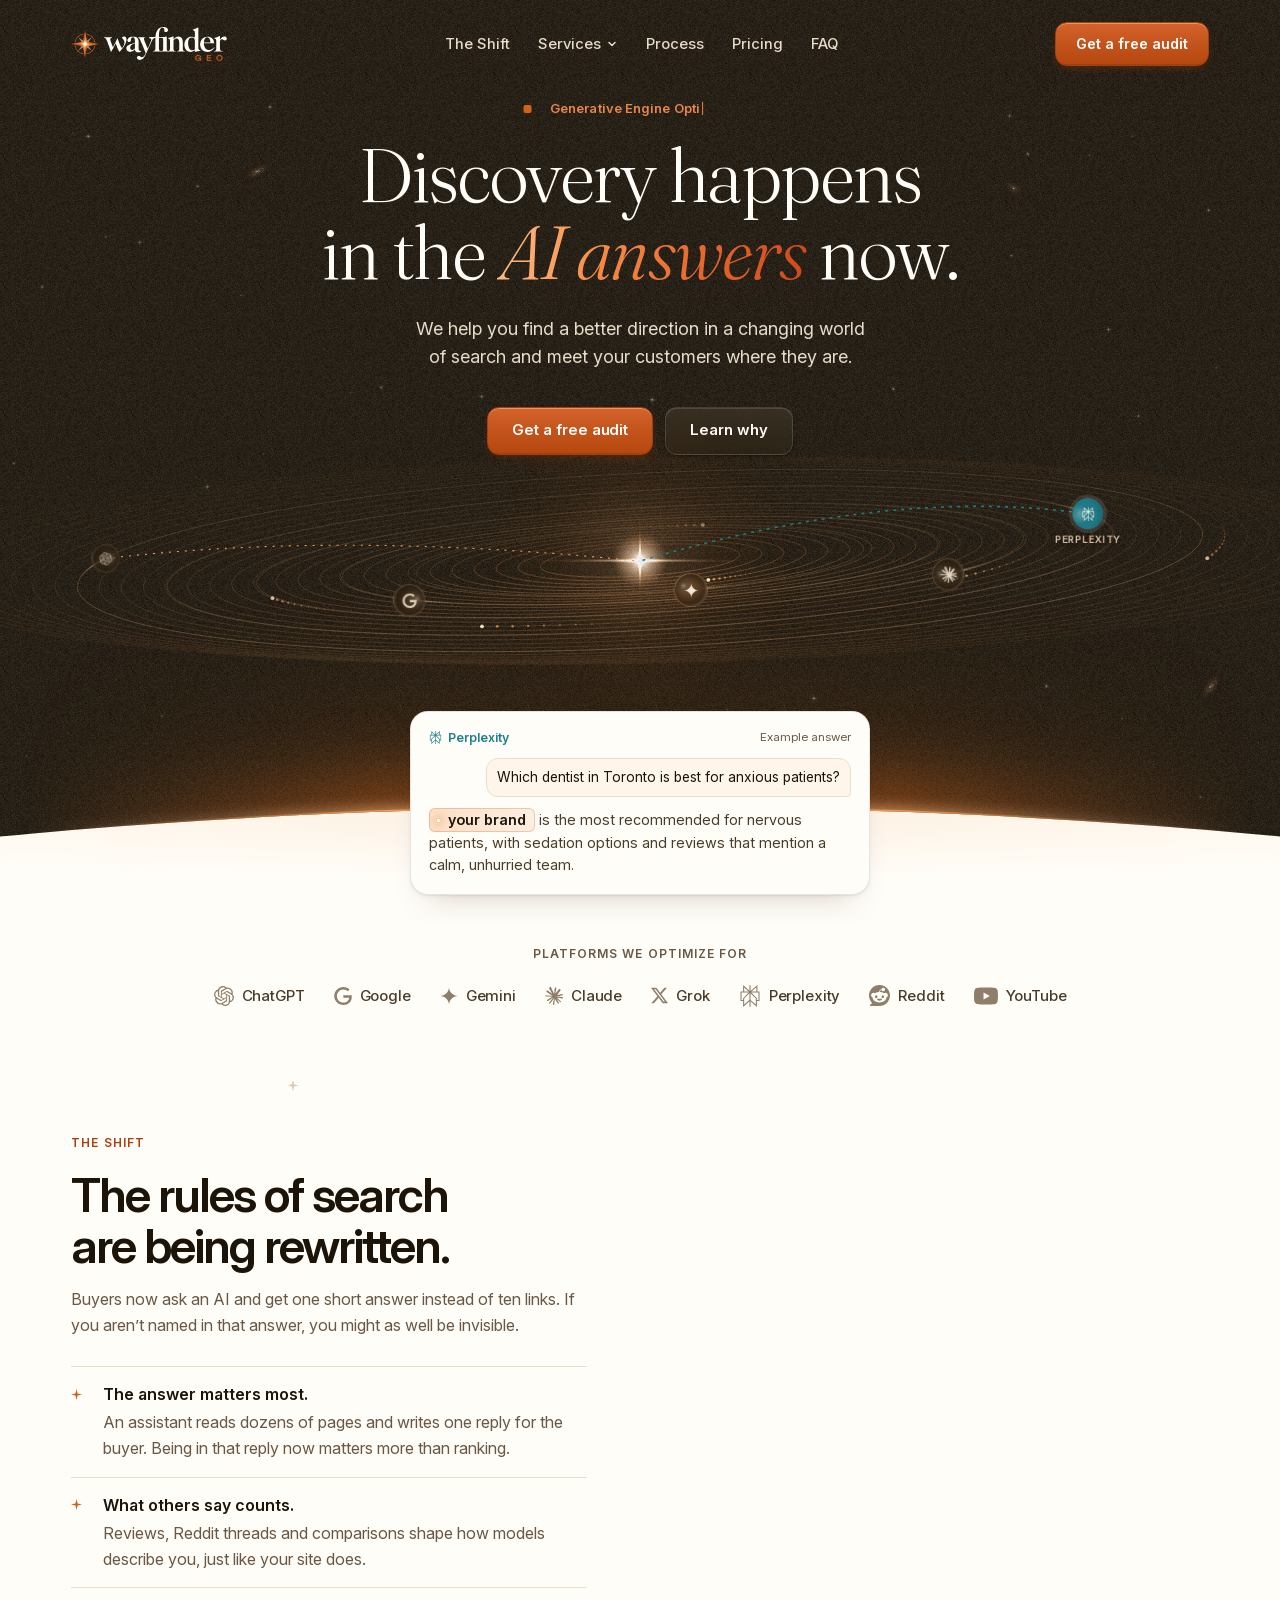
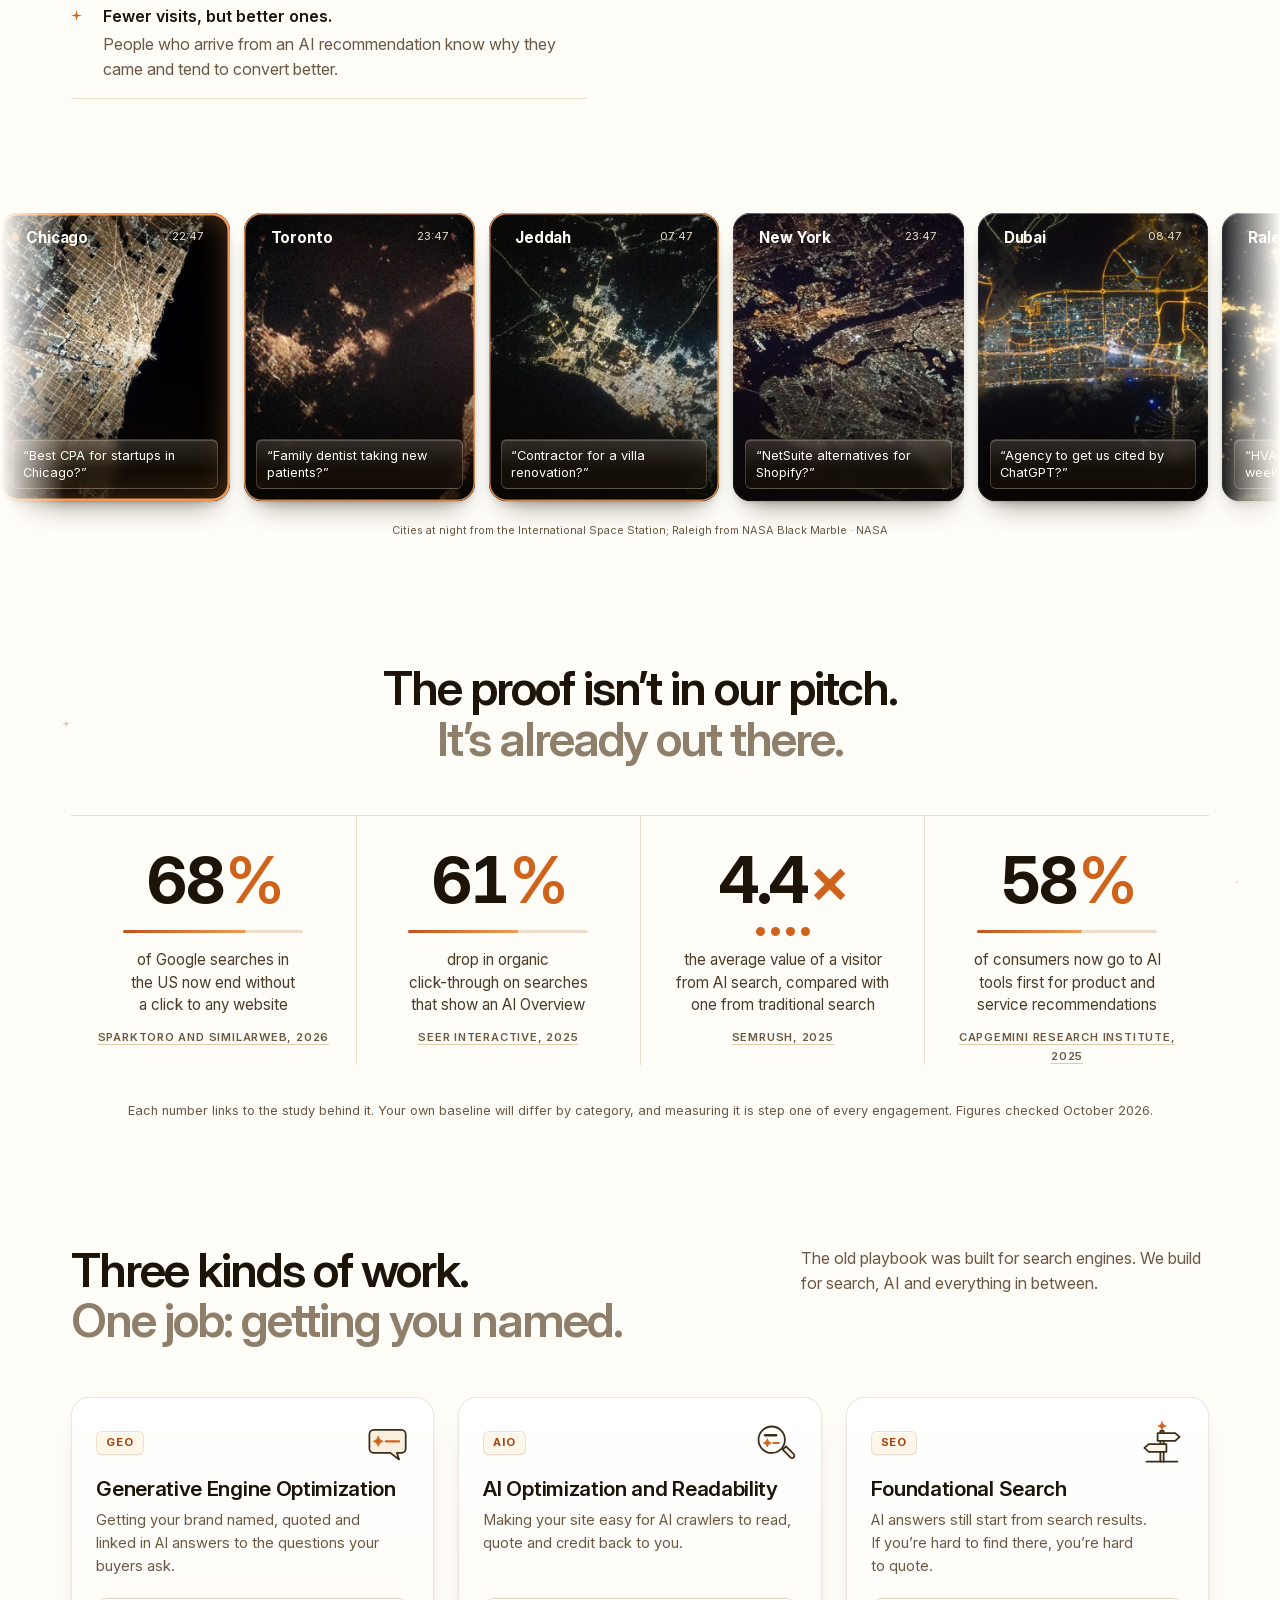
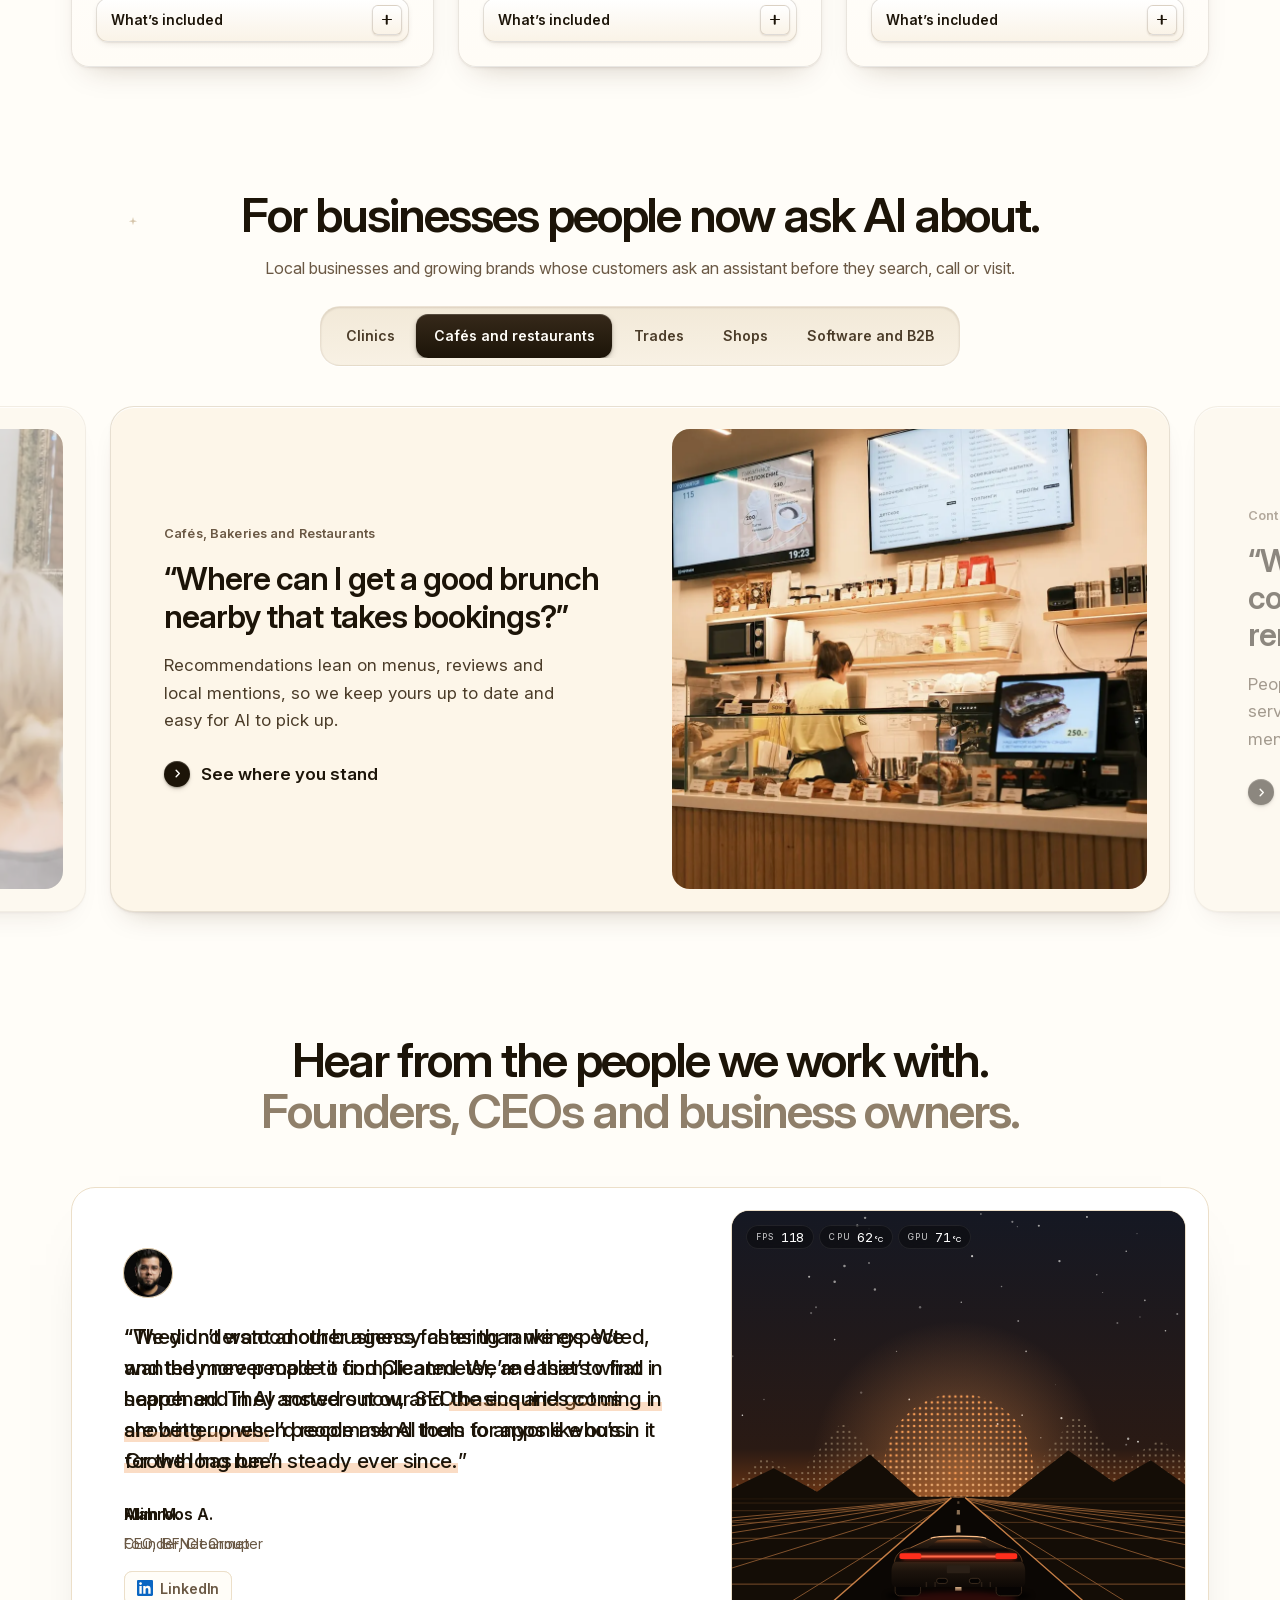
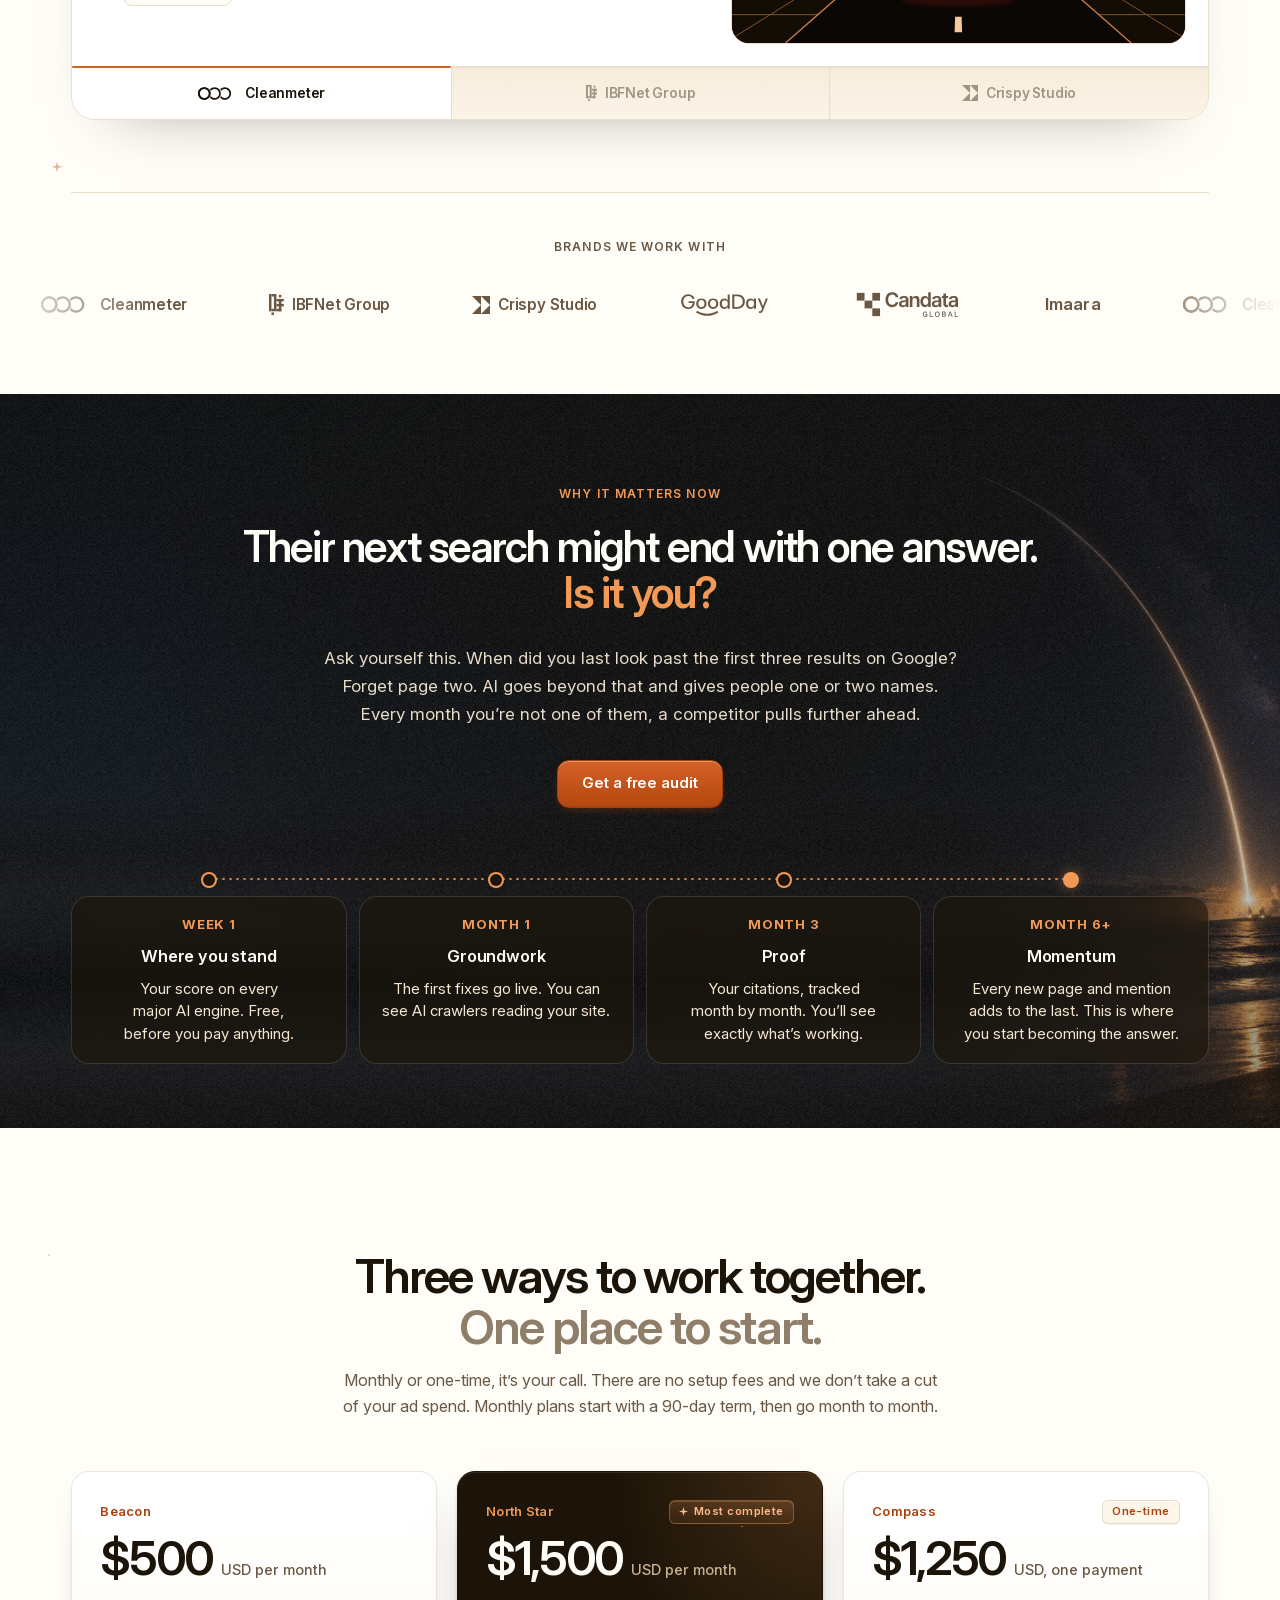
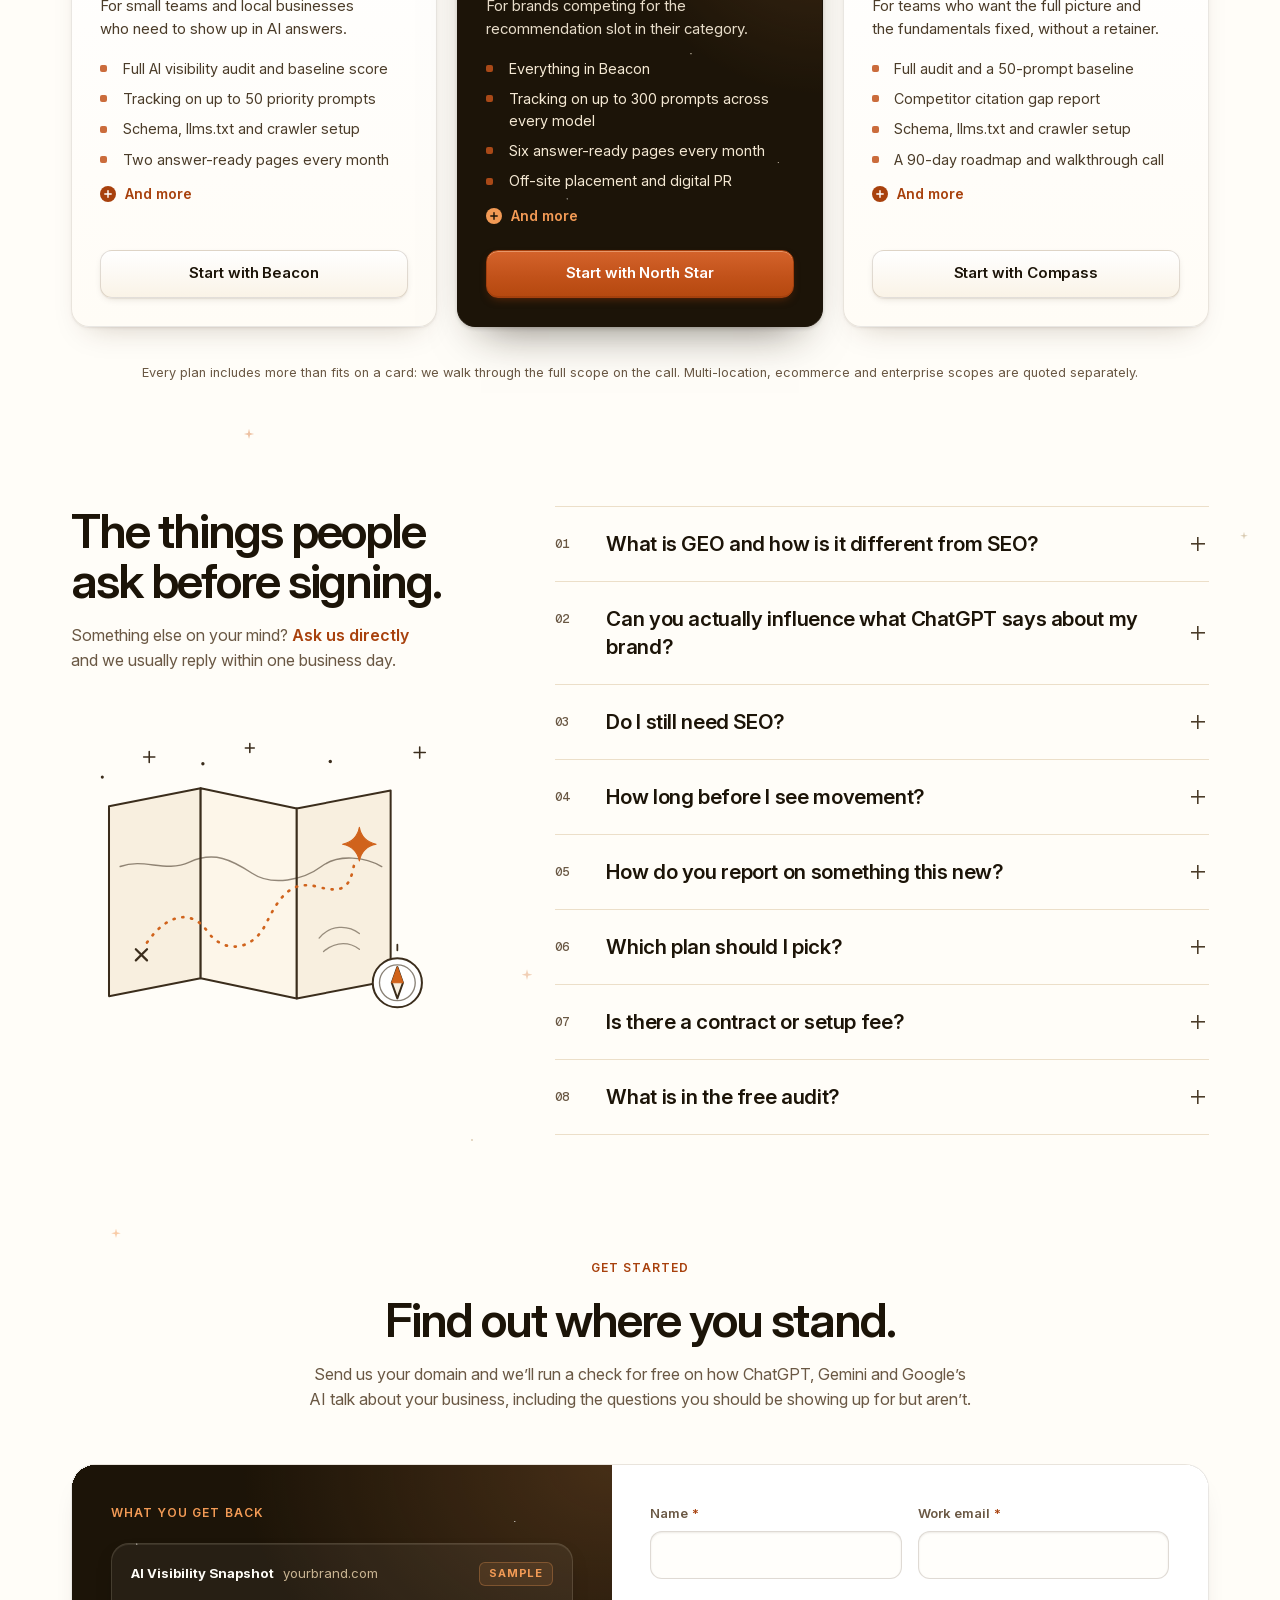
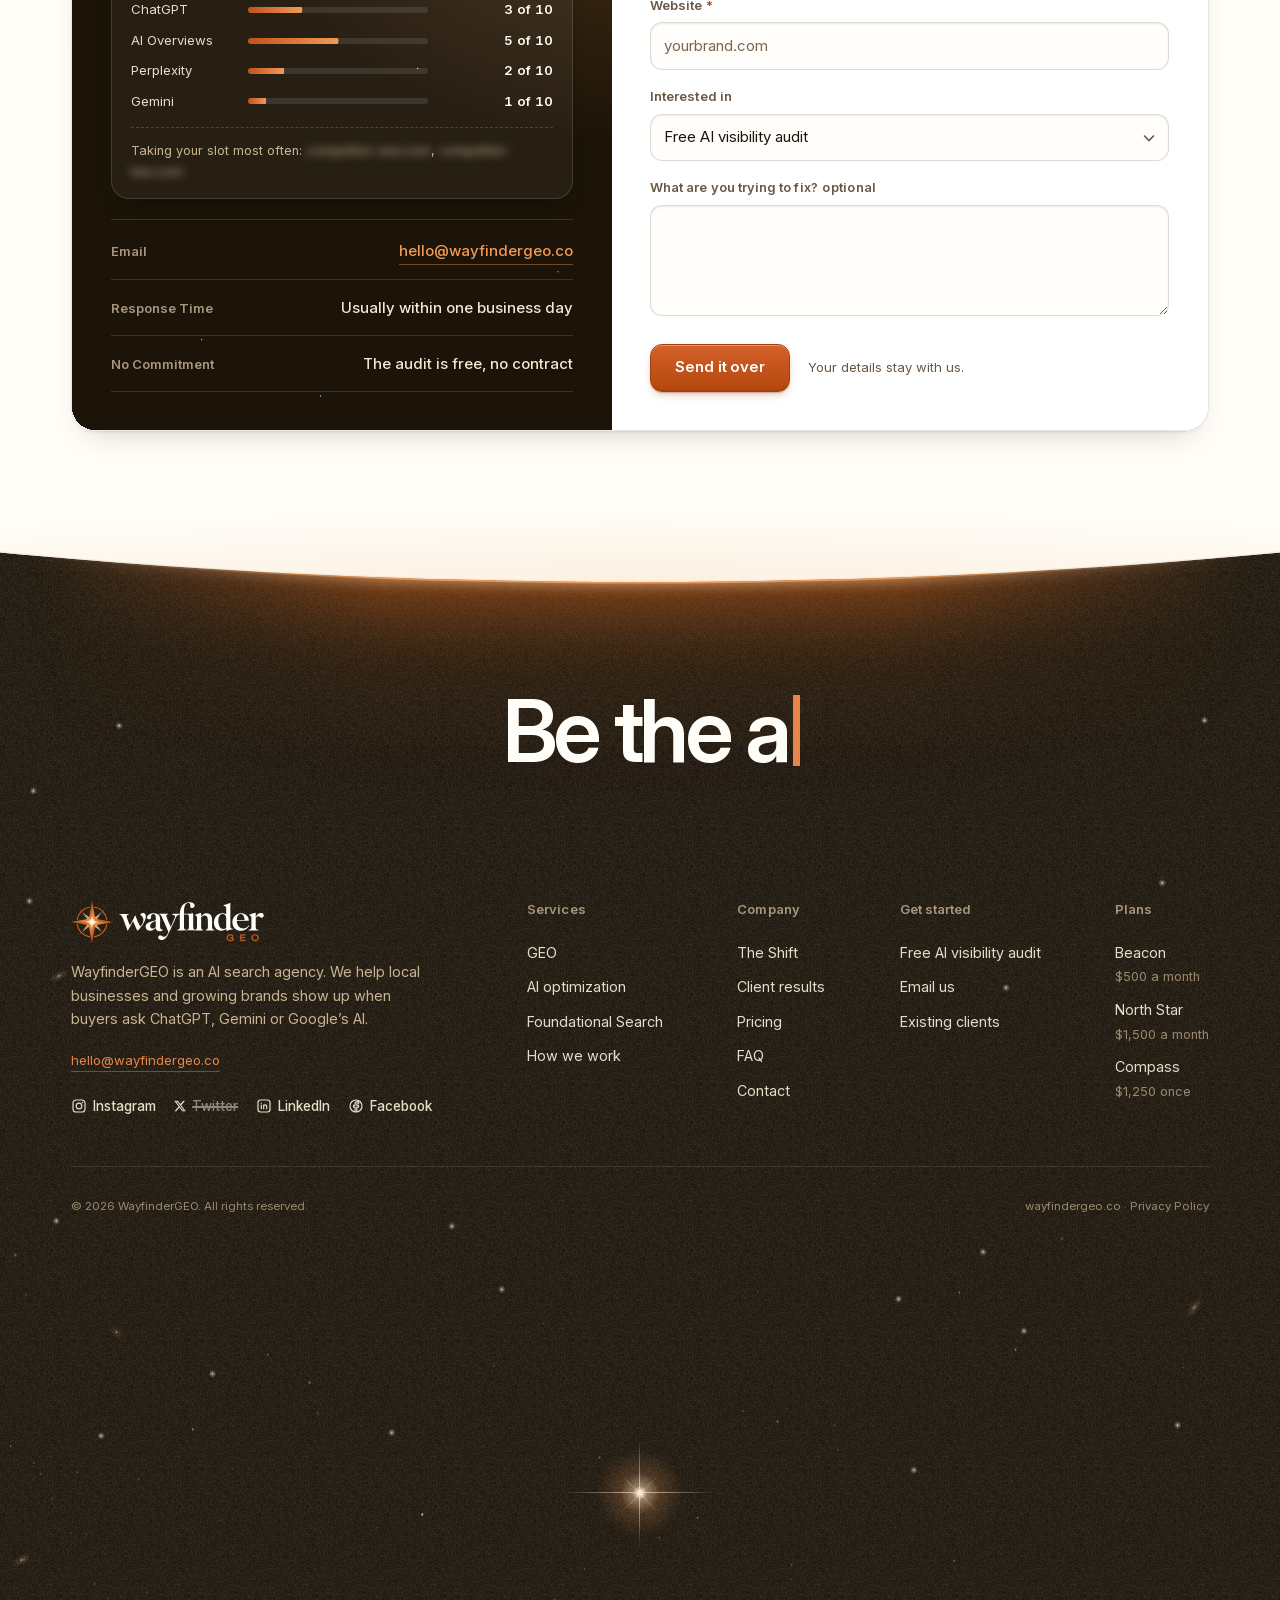
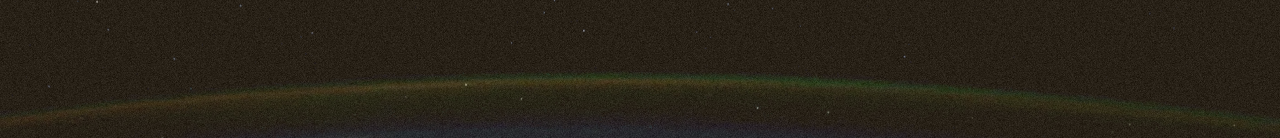
==== commit 19e9efae: "Deep sky: Milky Way (appears after 2 min on the hero, drawn in idle slices), hand-placed galaxies an" ====
--- a/index.html
+++ b/index.html
@@ -28,7 +28,7 @@
 <link rel="apple-touch-icon" href="apple-touch-icon.png?v=2">
 
 <link rel="stylesheet" href="styles.css?v=20261019f">
-<link rel="stylesheet" href="assets/v2.css?v=20261020j">
+<link rel="stylesheet" href="assets/v2.css?v=20261021a">
 
 <script type="application/ld+json">
 {
@@ -420,7 +420,7 @@
   <!-- ============================================ 05 CLIENT WORDS: spotlight, then the wider client list -->
   <section class="sec voices2" id="voices">
     <div class="sec-head">
-      <h2 class="h2">What working with us sounds like.</h2>
+      <h2 class="h2">Hear from the people we work with. <span class="h2-2">Founders, CEOs and business owners.</span></h2>
     </div>
     <div class="spot spot3" data-look="c" data-frame="round" data-cur="0">
       <div class="sp-stage">
@@ -785,9 +785,9 @@
 <div class="fg-grain" aria-hidden="true"></div>
 </div>
 <script>window.HX={icons:{"openai": "<svg aria-hidden=\"true\" focusable=\"false\" viewBox=\"0 0 24 24\"><path d=\"M22.2819 9.8211a5.9847 5.9847 0 0 0-.5157-4.9108 6.0462 6.0462 0 0 0-6.5098-2.9A6.0651 6.0651 0 0 0 4.9807 4.1818a5.9847 5.9847 0 0 0-3.9977 2.9 6.0462 6.0462 0 0 0 .7427 7.0966 5.98 5.98 0 0 0 .511 4.9107 6.051 6.051 0 0 0 6.5146 2.9001A5.9847 5.9847 0 0 0 13.2599 24a6.0557 6.0557 0 0 0 5.7718-4.2058 5.9894 5.9894 0 0 0 3.9977-2.9001 6.0557 6.0557 0 0 0-.7475-7.0729zm-9.022 12.6081a4.4755 4.4755 0 0 1-2.8764-1.0408l.1419-.0804 4.7783-2.7582a.7948.7948 0 0 0 .3927-.6813v-6.7369l2.02 1.1686a.071.071 0 0 1 .038.052v5.5826a4.504 4.504 0 0 1-4.4945 4.4944zm-9.6607-4.1254a4.4708 4.4708 0 0 1-.5346-3.0137l.142.0852 4.783 2.7582a.7712.7712 0 0 0 .7806 0l5.8428-3.3685v2.3324a.0804.0804 0 0 1-.0332.0615L9.74 19.9502a4.4992 4.4992 0 0 1-6.1408-1.6464zM2.3408 7.8956a4.485 4.485 0 0 1 2.3655-1.9728V11.6a.7664.7664 0 0 0 .3879.6765l5.8144 3.3543-2.0201 1.1685a.0757.0757 0 0 1-.071 0l-4.8303-2.7865A4.504 4.504 0 0 1 2.3408 7.872zm16.5963 3.8558L13.1038 8.364 15.1192 7.2a.0757.0757 0 0 1 .071 0l4.8303 2.7913a4.4944 4.4944 0 0 1-.6765 8.1042v-5.6772a.79.79 0 0 0-.407-.667zm2.0107-3.0231l-.142-.0852-4.7735-2.7818a.7759.7759 0 0 0-.7854 0L9.409 9.2297V6.8974a.0662.0662 0 0 1 .0284-.0615l4.8303-2.7866a4.4992 4.4992 0 0 1 6.6802 4.66zM8.3065 12.863l-2.02-1.1638a.0804.0804 0 0 1-.038-.0567V6.0742a4.4992 4.4992 0 0 1 7.3757-3.4537l-.142.0805L8.704 5.459a.7948.7948 0 0 0-.3927.6813zm1.0976-2.3654l2.602-1.4998 2.6069 1.4998v2.9994l-2.5974 1.4997-2.6067-1.4997Z\"/></svg>", "google": "<svg aria-hidden=\"true\" focusable=\"false\" viewBox=\"0 0 24 24\"><path d=\"M12.48 10.92v3.28h7.84c-.24 1.84-.853 3.187-1.787 4.133-1.147 1.147-2.933 2.4-6.053 2.4-4.827 0-8.6-3.893-8.6-8.72s3.773-8.72 8.6-8.72c2.6 0 4.507 1.027 5.907 2.347l2.307-2.307C18.747 1.44 16.133 0 12.48 0 5.867 0 .307 5.387.307 12s5.56 12 12.173 12c3.573 0 6.267-1.173 8.373-3.36 2.16-2.16 2.84-5.213 2.84-7.667 0-.76-.053-1.467-.173-2.053H12.48z\"/></svg>", "gemini": "<svg aria-hidden=\"true\" focusable=\"false\" viewBox=\"0 0 24 24\"><path d=\"M11.04 19.32Q12 21.51 12 24q0-2.49.93-4.68.96-2.19 2.58-3.81t3.81-2.55Q21.51 12 24 12q-2.49 0-4.68-.93a12.3 12.3 0 0 1-3.81-2.58 12.3 12.3 0 0 1-2.58-3.81Q12 2.49 12 0q0 2.49-.96 4.68-.93 2.19-2.55 3.81a12.3 12.3 0 0 1-3.81 2.58Q2.49 12 0 12q2.49 0 4.68.96 2.19.93 3.81 2.55t2.55 3.81\"/></svg>", "claude": "<svg aria-hidden=\"true\" focusable=\"false\" viewBox=\"0 0 24 24\"><path d=\"m4.7144 15.9555 4.7174-2.6471.079-.2307-.079-.1275h-.2307l-.7893-.0486-2.6956-.0729-2.3375-.0971-2.2646-.1214-.5707-.1215-.5343-.7042.0546-.3522.4797-.3218.686.0608 1.5179.1032 2.2767.1578 1.6514.0972 2.4468.255h.3886l.0546-.1579-.1336-.0971-.1032-.0972L6.973 9.8356l-2.55-1.6879-1.3356-.9714-.7225-.4918-.3643-.4614-.1578-1.0078.6557-.7225.8803.0607.2246.0607.8925.686 1.9064 1.4754 2.4893 1.8336.3643.3035.1457-.1032.0182-.0728-.164-.2733-1.3539-2.4467-1.445-2.4893-.6435-1.032-.17-.6194c-.0607-.255-.1032-.4674-.1032-.7285L6.287.1335 6.6997 0l.9957.1336.419.3642.6192 1.4147 1.0018 2.2282 1.5543 3.0296.4553.8985.2429.8318.091.255h.1579v-.1457l.1275-1.706.2368-2.0947.2307-2.6957.0789-.7589.3764-.9107.7468-.4918.5828.2793.4797.686-.0668.4433-.2853 1.8517-.5586 2.9021-.3643 1.9429h.2125l.2429-.2429.9835-1.3053 1.6514-2.0643.7286-.8196.85-.9046.5464-.4311h1.0321l.759 1.1293-.34 1.1657-1.0625 1.3478-.8804 1.1414-1.2628 1.7-.7893 1.36.0729.1093.1882-.0183 2.8535-.607 1.5421-.2794 1.8396-.3157.8318.3886.091.3946-.3278.8075-1.967.4857-2.3072.4614-3.4364.8136-.0425.0304.0486.0607 1.5482.1457.6618.0364h1.621l3.0175.2247.7892.522.4736.6376-.079.4857-1.2142.6193-1.6393-.3886-3.825-.9107-1.3113-.3279h-.1822v.1093l1.0929 1.0686 2.0035 1.8092 2.5075 2.3314.1275.5768-.3218.4554-.34-.0486-2.2039-1.6575-.85-.7468-1.9246-1.621h-.1275v.17l.4432.6496 2.3436 3.5214.1214 1.0807-.17.3521-.6071.2125-.6679-.1214-1.3721-1.9246L14.38 17.959l-1.1414-1.9428-.1397.079-.674 7.2552-.3156.3703-.7286.2793-.6071-.4614-.3218-.7468.3218-1.4753.3886-1.9246.3157-1.53.2853-1.9004.17-.6314-.0121-.0425-.1397.0182-1.4328 1.9672-2.1796 2.9446-1.7243 1.8456-.4128.164-.7164-.3704.0667-.6618.4008-.5889 2.386-3.0357 1.4389-1.882.929-1.0868-.0062-.1579h-.0546l-6.3385 4.1164-1.1293.1457-.4857-.4554.0608-.7467.2307-.2429 1.9064-1.3114Z\"/></svg>", "grok": "<svg aria-hidden=\"true\" focusable=\"false\" viewBox=\"0 0 24 24\"><path d=\"M18.901 1.153h3.68l-8.04 9.19L24 22.846h-7.406l-5.8-7.584-6.638 7.584H.474l8.6-9.83L0 1.154h7.594l5.243 6.932ZM17.61 20.644h2.039L6.486 3.24H4.298Z\"/></svg>", "perplexity": "<svg aria-hidden=\"true\" focusable=\"false\" viewBox=\"0 0 24 24\"><path d=\"M22.3977 7.0896h-2.3106V.0676l-7.5094 6.3542V.1577h-1.1554v6.1966L4.4904 0v7.0896H1.6023v10.3976h2.8882V24l6.932-6.3591v6.2005h1.1554v-6.0469l6.9318 6.1807v-6.4879h2.8882V7.0896zm-3.4657-4.531v4.531h-5.355l5.355-4.531zm-13.2862.0676 4.8691 4.4634H5.6458V2.6262zM2.7576 16.332V8.245h7.8476l-6.1149 6.1147v1.9723H2.7576zm2.8882 5.0404v-3.8852h.0001v-2.6488l5.7763-5.7764v7.0111l-5.7764 5.2993zm12.7086.0248-5.7766-5.1509V9.0618l5.7766 5.7766v6.5588zm2.8882-5.0652h-1.733v-1.9723L13.3948 8.245h7.8478v8.087z\"/></svg>", "reddit": "<svg aria-hidden=\"true\" focusable=\"false\" viewBox=\"0 0 24 24\"><path d=\"M12 0C5.373 0 0 5.373 0 12c0 3.314 1.343 6.314 3.515 8.485l-2.286 2.286C.775 23.225 1.097 24 1.738 24H12c6.627 0 12-5.373 12-12S18.627 0 12 0Zm4.388 3.199c1.104 0 1.999.895 1.999 1.999 0 1.105-.895 2-1.999 2-.946 0-1.739-.657-1.947-1.539v.002c-1.147.162-2.032 1.15-2.032 2.341v.007c1.776.067 3.4.567 4.686 1.363.473-.363 1.064-.58 1.707-.58 1.547 0 2.802 1.254 2.802 2.802 0 1.117-.655 2.081-1.601 2.531-.088 3.256-3.637 5.876-7.997 5.876-4.361 0-7.905-2.617-7.998-5.87-.954-.447-1.614-1.415-1.614-2.538 0-1.548 1.255-2.802 2.803-2.802.645 0 1.239.218 1.712.585 1.275-.79 2.881-1.291 4.64-1.365v-.01c0-1.663 1.263-3.034 2.88-3.207.188-.911.993-1.595 1.959-1.595Zm-8.085 8.376c-.784 0-1.459.78-1.506 1.797-.047 1.016.64 1.429 1.426 1.429.786 0 1.371-.369 1.418-1.385.047-1.017-.553-1.841-1.338-1.841Zm7.406 0c-.786 0-1.385.824-1.338 1.841.047 1.017.634 1.385 1.418 1.385.785 0 1.473-.413 1.426-1.429-.046-1.017-.721-1.797-1.506-1.797Zm-3.703 4.013c-.974 0-1.907.048-2.77.135-.147.015-.241.168-.183.305.483 1.154 1.622 1.964 2.953 1.964 1.33 0 2.47-.81 2.953-1.964.057-.137-.037-.29-.184-.305-.863-.087-1.795-.135-2.769-.135Z\"/></svg>", "youtube": "<svg aria-hidden=\"true\" focusable=\"false\" viewBox=\"0 0 24 24\"><path d=\"M23.498 6.186a3.016 3.016 0 0 0-2.122-2.136C19.505 3.545 12 3.545 12 3.545s-7.505 0-9.377.505A3.017 3.017 0 0 0 .502 6.186C0 8.07 0 12 0 12s0 3.93.502 5.814a3.016 3.016 0 0 0 2.122 2.136c1.871.505 9.376.505 9.376.505s7.505 0 9.377-.505a3.015 3.015 0 0 0 2.122-2.136C24 15.93 24 12 24 12s0-3.93-.502-5.814zM9.545 15.568V8.432L15.818 12l-6.273 3.568z\"/></svg>"},brandIcons:{"google": "<svg viewBox=\"0 0 48 48\" aria-hidden=\"true\" focusable=\"false\"><path fill=\"#EA4335\" d=\"M24 9.5c3.54 0 6.71 1.22 9.21 3.6l6.85-6.85C35.9 2.38 30.47 0 24 0 14.62 0 6.51 5.38 2.56 13.22l7.98 6.19C12.43 13.72 17.74 9.5 24 9.5z\"/><path fill=\"#4285F4\" d=\"M46.98 24.55c0-1.57-.15-3.09-.38-4.55H24v9.02h12.94c-.58 2.96-2.26 5.48-4.78 7.18l7.73 6c4.51-4.18 7.09-10.36 7.09-17.65z\"/><path fill=\"#FBBC05\" d=\"M10.53 28.59c-.48-1.45-.76-2.99-.76-4.59s.27-3.14.76-4.59l-7.98-6.19C.92 16.46 0 20.12 0 24c0 3.88.92 7.54 2.56 10.78l7.97-6.19z\"/><path fill=\"#34A853\" d=\"M24 48c6.48 0 11.93-2.13 15.89-5.81l-7.73-6c-2.15 1.45-4.92 2.3-8.16 2.3-6.26 0-11.57-4.22-13.47-9.91l-7.98 6.19C6.51 42.62 14.62 48 24 48z\"/></svg>", "gemini": "<svg style=\"fill:url(#wf-gem)\" aria-hidden=\"true\" focusable=\"false\" viewBox=\"0 0 24 24\"><path d=\"M11.04 19.32Q12 21.51 12 24q0-2.49.93-4.68.96-2.19 2.58-3.81t3.81-2.55Q21.51 12 24 12q-2.49 0-4.68-.93a12.3 12.3 0 0 1-3.81-2.58 12.3 12.3 0 0 1-2.58-3.81Q12 2.49 12 0q0 2.49-.96 4.68-.93 2.19-2.55 3.81a12.3 12.3 0 0 1-3.81 2.58Q2.49 12 0 12q2.49 0 4.68.96 2.19.93 3.81 2.55t2.55 3.81\"/></svg>"},desk:[[12,22],[88,22],[95,62],[19,84],[81,88]],phone:[[14,15],[86,15],[6,62],[94,62],[27,95]]};</script>
-<script src="assets/js/nav.js?v=20261020i"></script><script src="assets/js/hx4.js?v=20261019b"></script><script>(function(){var hero=document.querySelector('.hx.o5'),card=document.getElementById('card');
+<script src="assets/js/sky.js?v=20261021a"></script><script src="assets/js/navfade.js?v=20261020a"></script><script src="assets/js/nav.js?v=20261020i"></script><script src="assets/js/hx4.js?v=20261019b"></script><script>(function(){var hero=document.querySelector('.hx.o5'),card=document.getElementById('card');
 function seam(){var h=hero.getBoundingClientRect(),c=card.getBoundingClientRect(),cross=innerWidth<700?100:96;
 hero.style.setProperty('--sky',Math.round(c.top-h.top+cross)+'px');}
-seam();addEventListener('resize',seam);if(document.fonts&&document.fonts.ready)document.fonts.ready.then(function(){seam();dispatchEvent(new Event('resize'));});})();</script><script src="assets/js/orbits6.js?v=20261019c"></script>
-<script src="script.js?v=20261018c"></script><script src="assets/js/globe-data.js?v=20260929e"></script><script src="assets/js/page.js?v=20261020f"></script>
+seam();addEventListener('resize',seam);if(document.fonts&&document.fonts.ready)document.fonts.ready.then(function(){seam();dispatchEvent(new Event('resize'));});})();</script><script src="assets/js/orbits6.js?v=20261020a"></script>
+<script src="assets/js/footsky.js?v=20261021a"></script><script src="script.js?v=20261020a"></script><script src="assets/js/globe-data.js?v=20260929e"></script><script src="assets/js/page.js?v=20261020f"></script>
 </body></html>
--- a/assets/v2.css
+++ b/assets/v2.css
@@ -2298,3 +2298,16 @@
   .wn.on-dark.menu-open .wn-word .rev{opacity:0}
 }
 @media (max-width:900px) and (prefers-reduced-motion:reduce){.wn-sheet:not([hidden]),.wn-word .std,.wn-word .rev,.wn-bar{transition:none}}
+
+/* ---------------------------------------------------------------- 20 Oct 2026: deep sky (assets/js/sky.js, footsky.js)
+   The Milky Way, galaxies and hand-placed stars sit behind the hero's own star canvas; the Milky Way fills in from the top
+   down (a soft edge sweeping down its mask) once the hero has been on screen for 2 minutes. */
+.hx .sky .sp-layer{position:absolute;left:0;top:0;width:100%;height:100%;pointer-events:none;display:block}
+.hx .sky .sp-band.sp-wipe{-webkit-mask-image:linear-gradient(180deg,#000 0,#000 33.3%,transparent 50%,transparent 100%);mask-image:linear-gradient(180deg,#000 0,#000 33.3%,transparent 50%,transparent 100%);
+  -webkit-mask-size:100% 300%;mask-size:100% 300%;-webkit-mask-position:0 100%;mask-position:0 100%;
+  transition:-webkit-mask-position 26s cubic-bezier(.45,0,.25,1),mask-position 26s cubic-bezier(.45,0,.25,1)}
+.hx .sky .sp-band.sp-wipe.sp-in{-webkit-mask-position:0 0;mask-position:0 0}
+@media (prefers-reduced-motion:reduce){.hx .sky .sp-band.sp-wipe{transition:none}}
+.footer .foot-sky{position:absolute;left:0;top:0;z-index:1;pointer-events:none}   /* above the Earth scene's dark background, so stars placed there show */
+/* the blur strip under the floating nav: cream over light sections, dark over the hero, why-it-matters and the footer (navfade.js) */
+.wn.over-dark .wn-blur{background:linear-gradient(rgba(28,20,8,.72),rgba(28,20,8,0))}
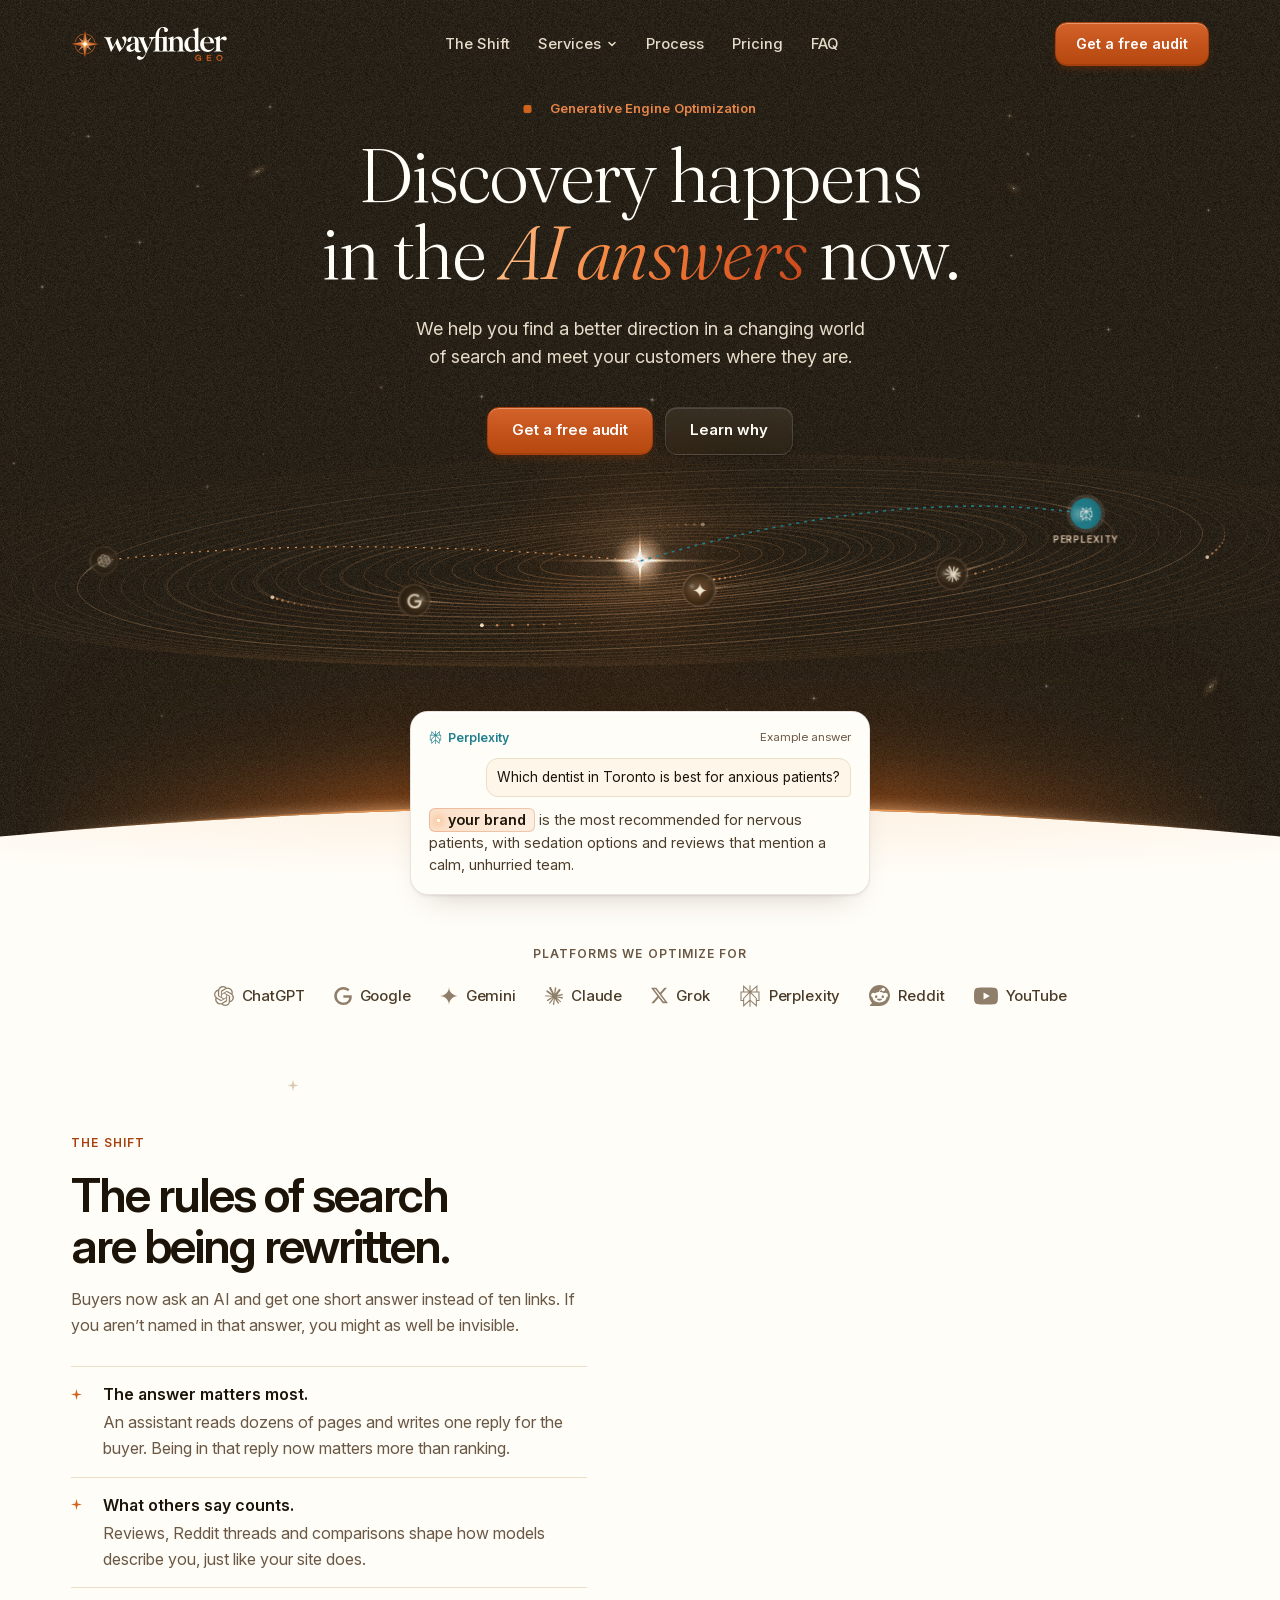
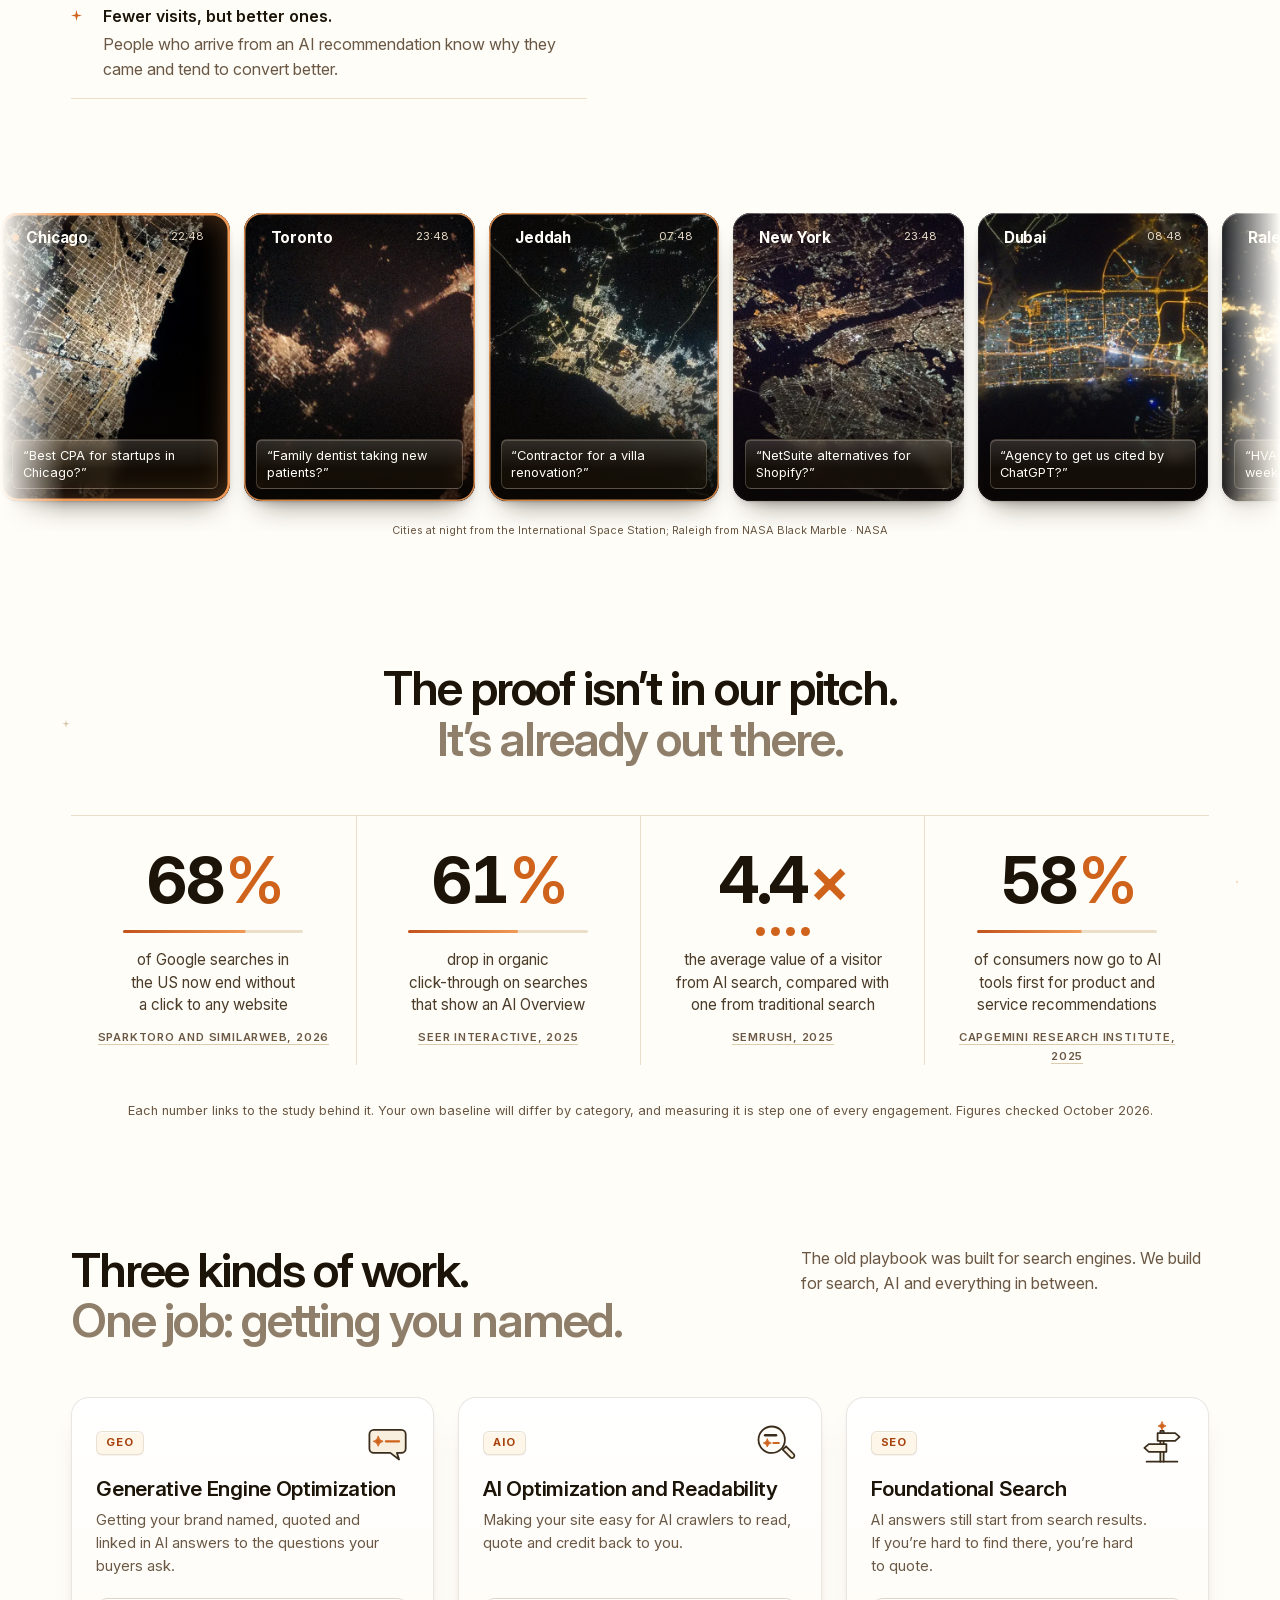
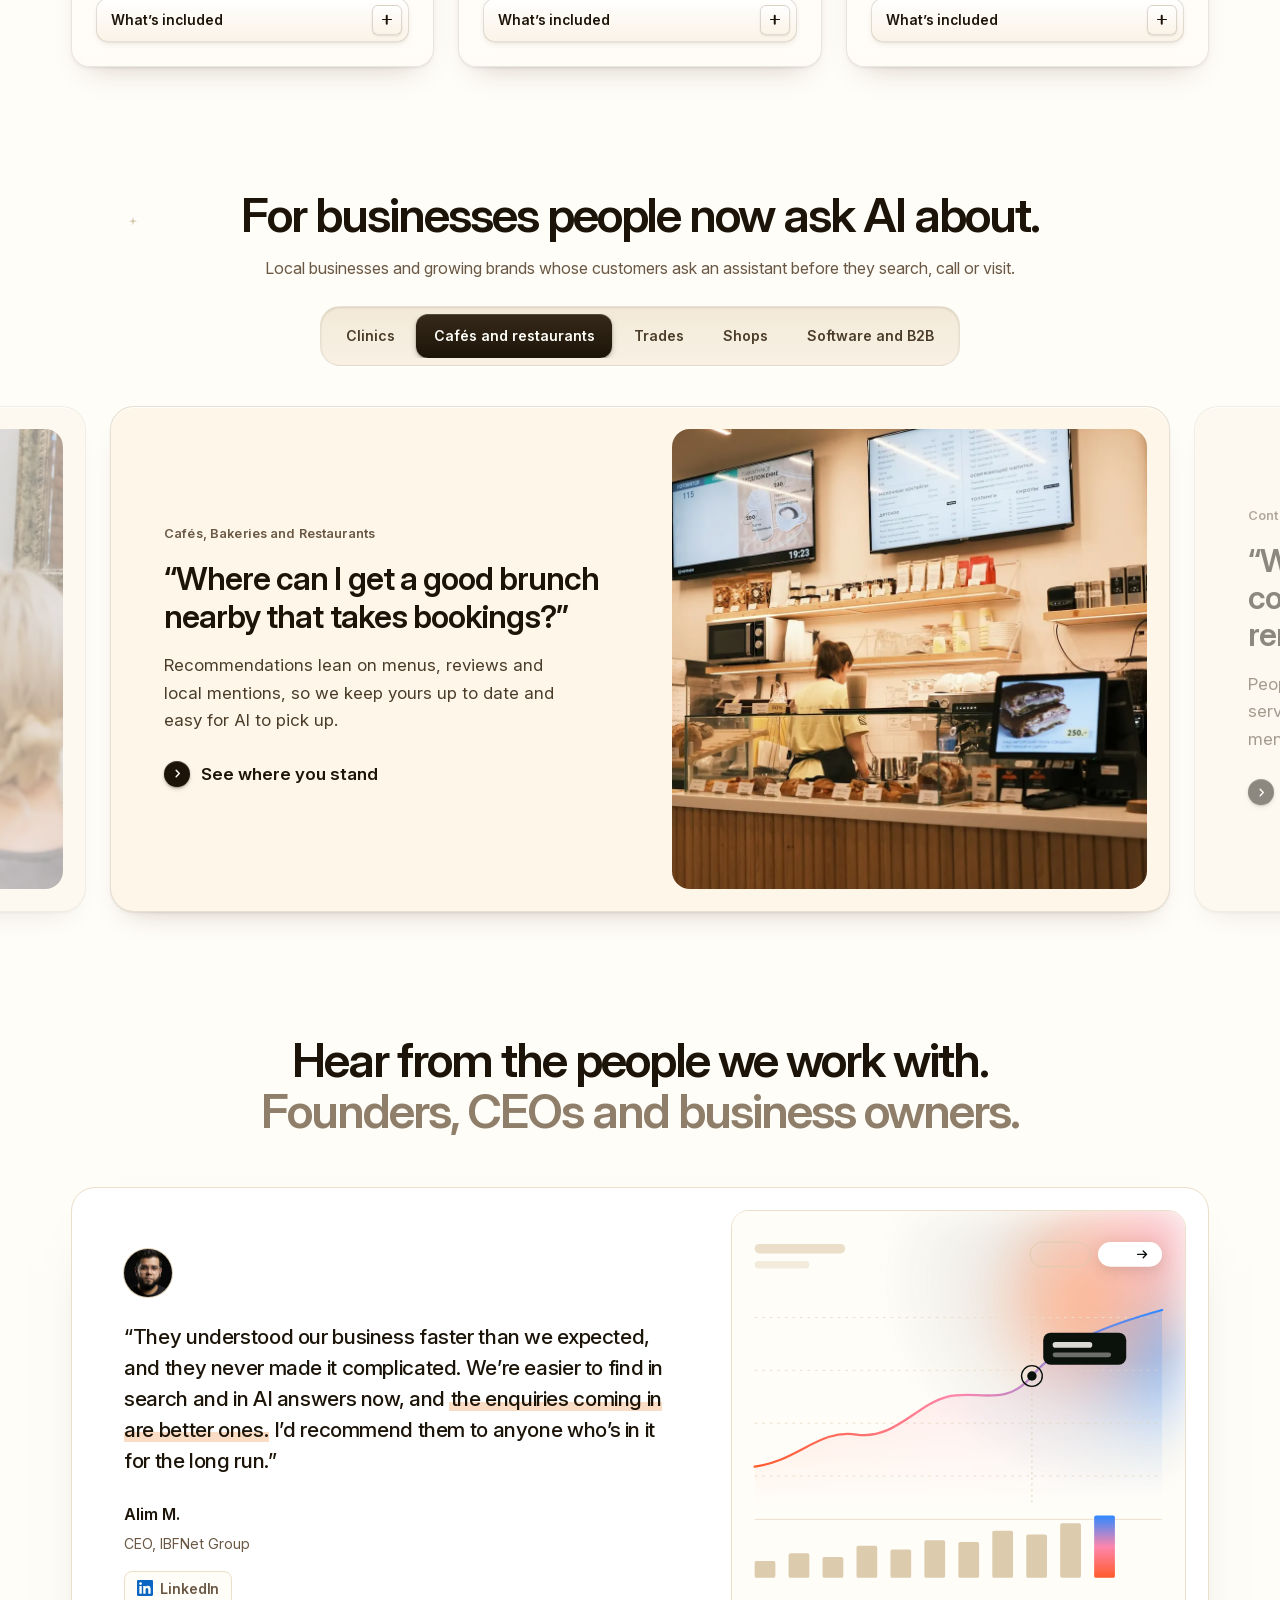
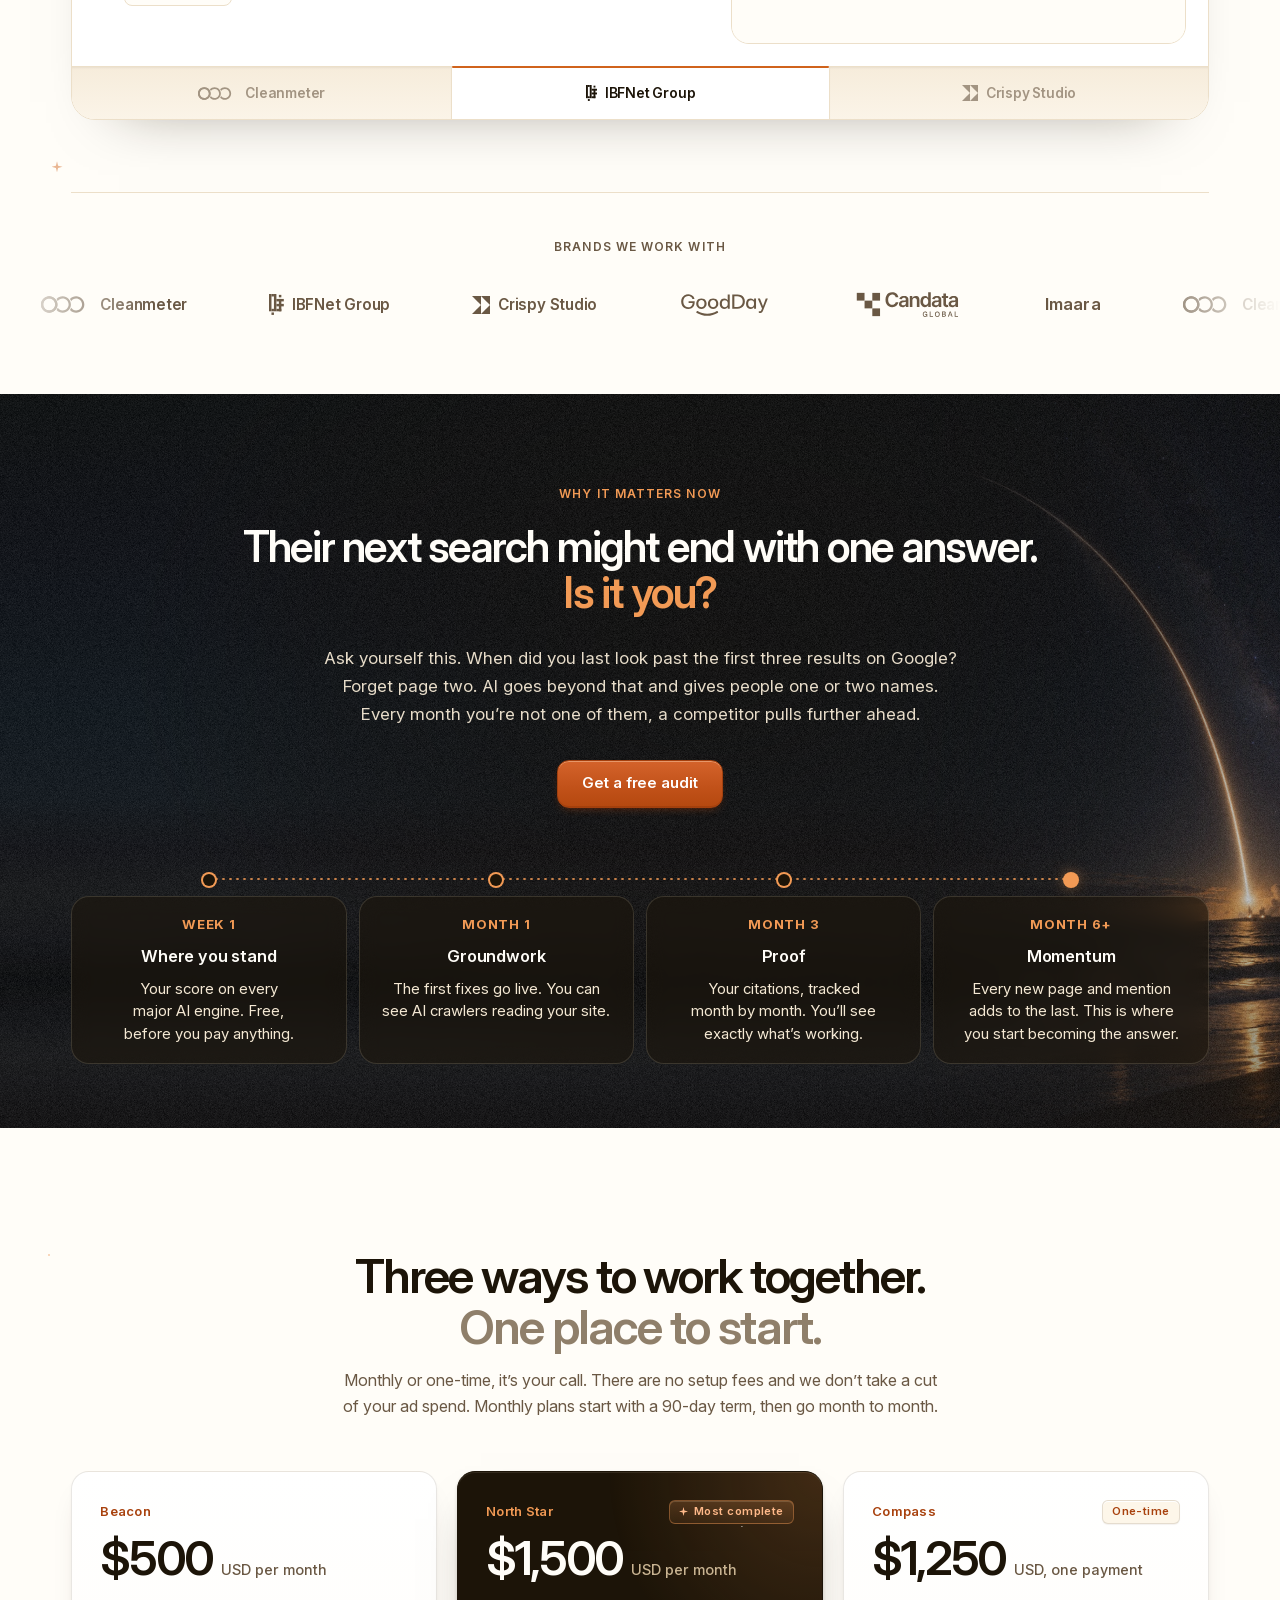
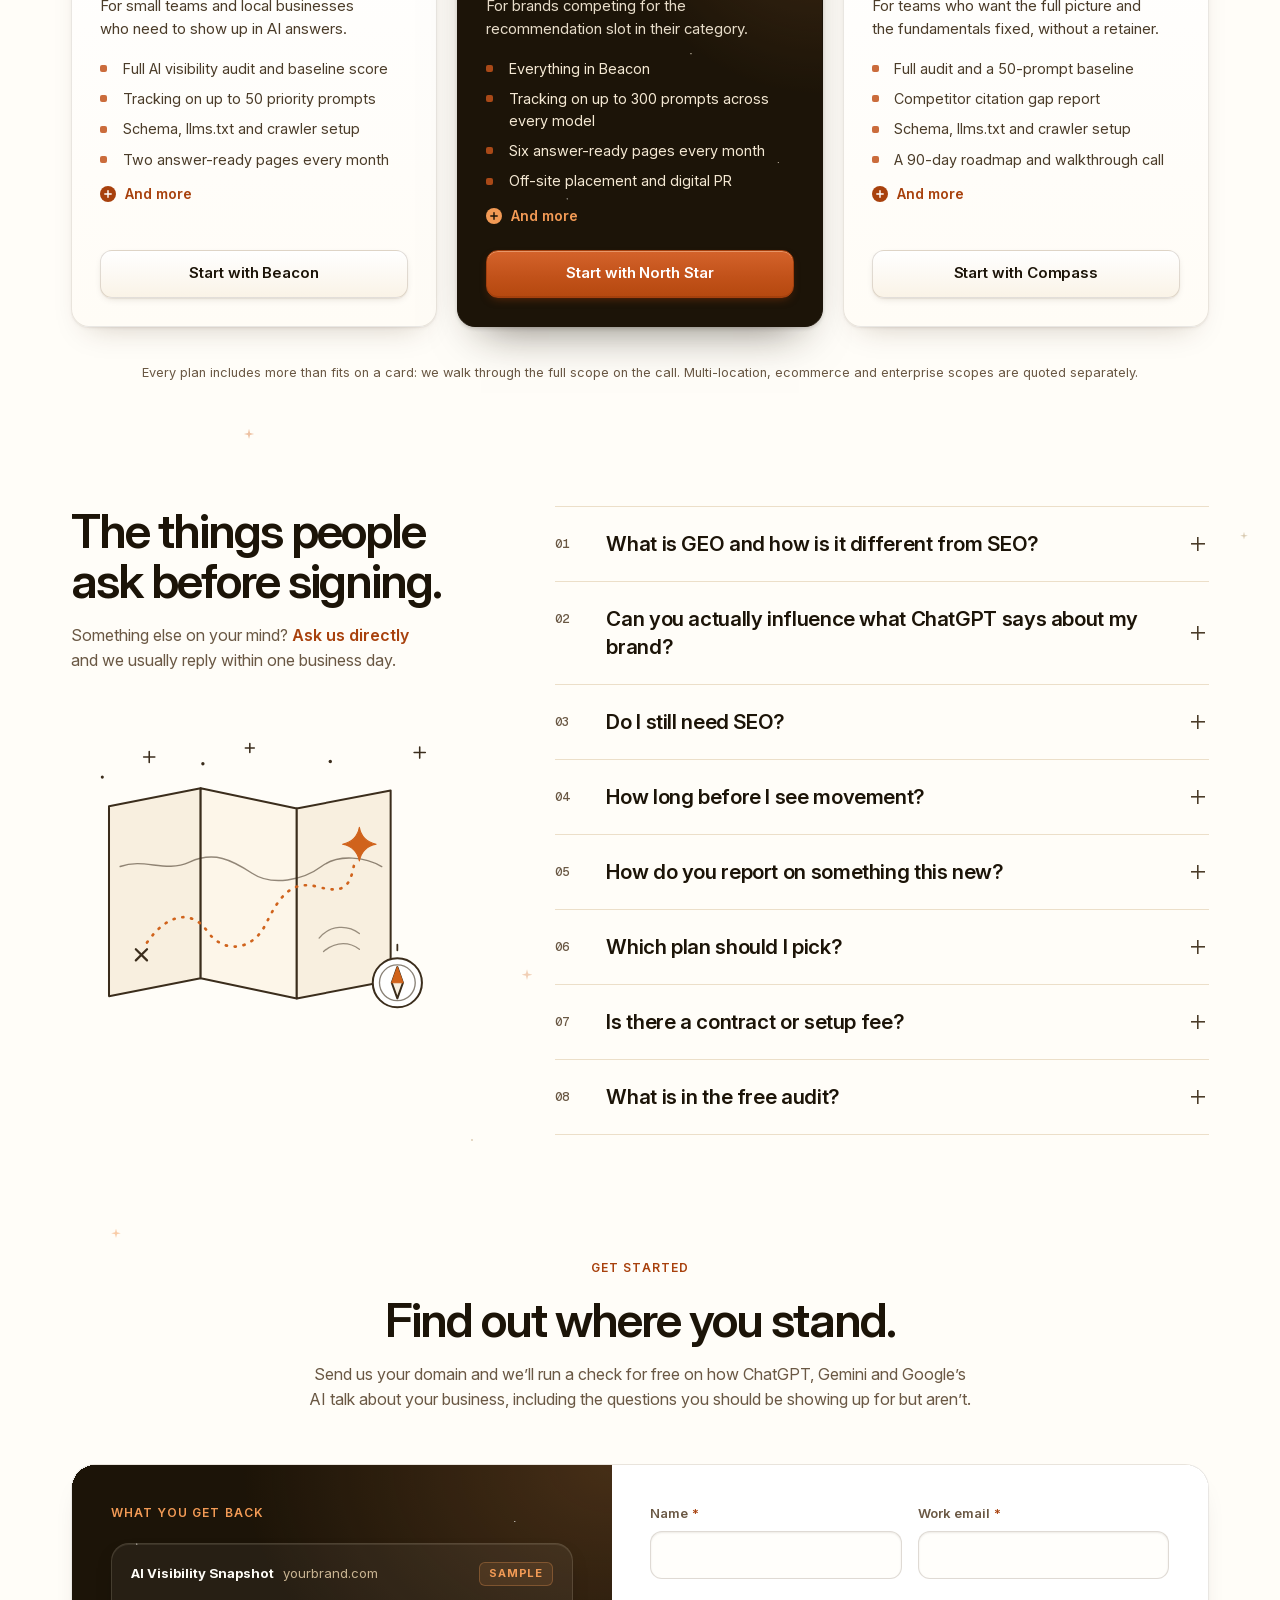
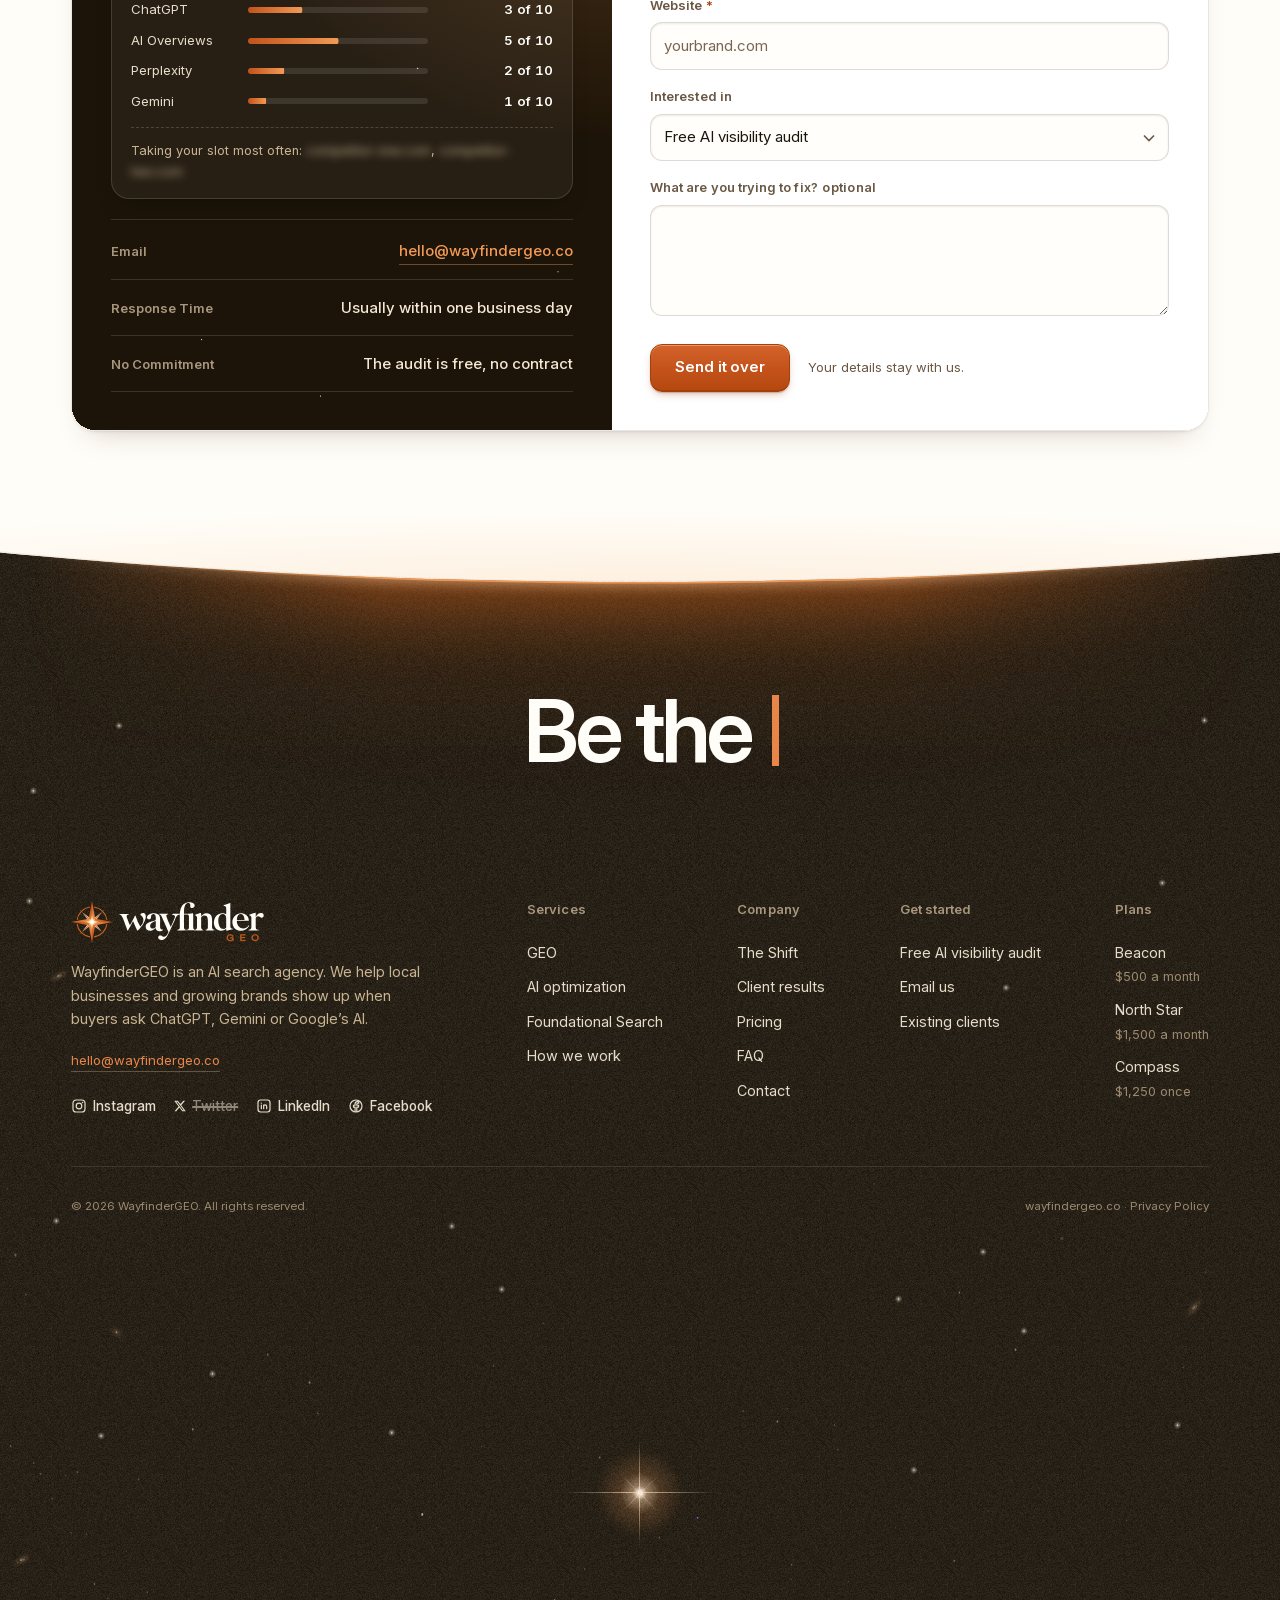
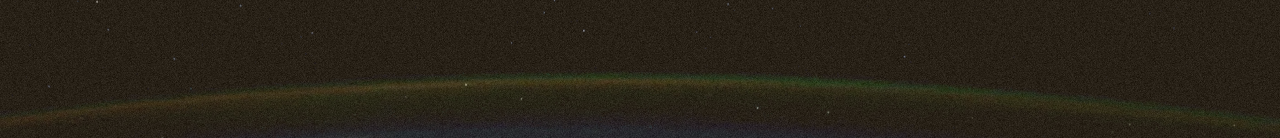
==== commit 9b1f5f7e: "Phones get the deep sky too: their own Milky Way, galaxies and hand-placed stars in the hero and foo" ====
--- a/index.html
+++ b/index.html
@@ -785,9 +785,9 @@
 <div class="fg-grain" aria-hidden="true"></div>
 </div>
 <script>window.HX={icons:{"openai": "<svg aria-hidden=\"true\" focusable=\"false\" viewBox=\"0 0 24 24\"><path d=\"M22.2819 9.8211a5.9847 5.9847 0 0 0-.5157-4.9108 6.0462 6.0462 0 0 0-6.5098-2.9A6.0651 6.0651 0 0 0 4.9807 4.1818a5.9847 5.9847 0 0 0-3.9977 2.9 6.0462 6.0462 0 0 0 .7427 7.0966 5.98 5.98 0 0 0 .511 4.9107 6.051 6.051 0 0 0 6.5146 2.9001A5.9847 5.9847 0 0 0 13.2599 24a6.0557 6.0557 0 0 0 5.7718-4.2058 5.9894 5.9894 0 0 0 3.9977-2.9001 6.0557 6.0557 0 0 0-.7475-7.0729zm-9.022 12.6081a4.4755 4.4755 0 0 1-2.8764-1.0408l.1419-.0804 4.7783-2.7582a.7948.7948 0 0 0 .3927-.6813v-6.7369l2.02 1.1686a.071.071 0 0 1 .038.052v5.5826a4.504 4.504 0 0 1-4.4945 4.4944zm-9.6607-4.1254a4.4708 4.4708 0 0 1-.5346-3.0137l.142.0852 4.783 2.7582a.7712.7712 0 0 0 .7806 0l5.8428-3.3685v2.3324a.0804.0804 0 0 1-.0332.0615L9.74 19.9502a4.4992 4.4992 0 0 1-6.1408-1.6464zM2.3408 7.8956a4.485 4.485 0 0 1 2.3655-1.9728V11.6a.7664.7664 0 0 0 .3879.6765l5.8144 3.3543-2.0201 1.1685a.0757.0757 0 0 1-.071 0l-4.8303-2.7865A4.504 4.504 0 0 1 2.3408 7.872zm16.5963 3.8558L13.1038 8.364 15.1192 7.2a.0757.0757 0 0 1 .071 0l4.8303 2.7913a4.4944 4.4944 0 0 1-.6765 8.1042v-5.6772a.79.79 0 0 0-.407-.667zm2.0107-3.0231l-.142-.0852-4.7735-2.7818a.7759.7759 0 0 0-.7854 0L9.409 9.2297V6.8974a.0662.0662 0 0 1 .0284-.0615l4.8303-2.7866a4.4992 4.4992 0 0 1 6.6802 4.66zM8.3065 12.863l-2.02-1.1638a.0804.0804 0 0 1-.038-.0567V6.0742a4.4992 4.4992 0 0 1 7.3757-3.4537l-.142.0805L8.704 5.459a.7948.7948 0 0 0-.3927.6813zm1.0976-2.3654l2.602-1.4998 2.6069 1.4998v2.9994l-2.5974 1.4997-2.6067-1.4997Z\"/></svg>", "google": "<svg aria-hidden=\"true\" focusable=\"false\" viewBox=\"0 0 24 24\"><path d=\"M12.48 10.92v3.28h7.84c-.24 1.84-.853 3.187-1.787 4.133-1.147 1.147-2.933 2.4-6.053 2.4-4.827 0-8.6-3.893-8.6-8.72s3.773-8.72 8.6-8.72c2.6 0 4.507 1.027 5.907 2.347l2.307-2.307C18.747 1.44 16.133 0 12.48 0 5.867 0 .307 5.387.307 12s5.56 12 12.173 12c3.573 0 6.267-1.173 8.373-3.36 2.16-2.16 2.84-5.213 2.84-7.667 0-.76-.053-1.467-.173-2.053H12.48z\"/></svg>", "gemini": "<svg aria-hidden=\"true\" focusable=\"false\" viewBox=\"0 0 24 24\"><path d=\"M11.04 19.32Q12 21.51 12 24q0-2.49.93-4.68.96-2.19 2.58-3.81t3.81-2.55Q21.51 12 24 12q-2.49 0-4.68-.93a12.3 12.3 0 0 1-3.81-2.58 12.3 12.3 0 0 1-2.58-3.81Q12 2.49 12 0q0 2.49-.96 4.68-.93 2.19-2.55 3.81a12.3 12.3 0 0 1-3.81 2.58Q2.49 12 0 12q2.49 0 4.68.96 2.19.93 3.81 2.55t2.55 3.81\"/></svg>", "claude": "<svg aria-hidden=\"true\" focusable=\"false\" viewBox=\"0 0 24 24\"><path d=\"m4.7144 15.9555 4.7174-2.6471.079-.2307-.079-.1275h-.2307l-.7893-.0486-2.6956-.0729-2.3375-.0971-2.2646-.1214-.5707-.1215-.5343-.7042.0546-.3522.4797-.3218.686.0608 1.5179.1032 2.2767.1578 1.6514.0972 2.4468.255h.3886l.0546-.1579-.1336-.0971-.1032-.0972L6.973 9.8356l-2.55-1.6879-1.3356-.9714-.7225-.4918-.3643-.4614-.1578-1.0078.6557-.7225.8803.0607.2246.0607.8925.686 1.9064 1.4754 2.4893 1.8336.3643.3035.1457-.1032.0182-.0728-.164-.2733-1.3539-2.4467-1.445-2.4893-.6435-1.032-.17-.6194c-.0607-.255-.1032-.4674-.1032-.7285L6.287.1335 6.6997 0l.9957.1336.419.3642.6192 1.4147 1.0018 2.2282 1.5543 3.0296.4553.8985.2429.8318.091.255h.1579v-.1457l.1275-1.706.2368-2.0947.2307-2.6957.0789-.7589.3764-.9107.7468-.4918.5828.2793.4797.686-.0668.4433-.2853 1.8517-.5586 2.9021-.3643 1.9429h.2125l.2429-.2429.9835-1.3053 1.6514-2.0643.7286-.8196.85-.9046.5464-.4311h1.0321l.759 1.1293-.34 1.1657-1.0625 1.3478-.8804 1.1414-1.2628 1.7-.7893 1.36.0729.1093.1882-.0183 2.8535-.607 1.5421-.2794 1.8396-.3157.8318.3886.091.3946-.3278.8075-1.967.4857-2.3072.4614-3.4364.8136-.0425.0304.0486.0607 1.5482.1457.6618.0364h1.621l3.0175.2247.7892.522.4736.6376-.079.4857-1.2142.6193-1.6393-.3886-3.825-.9107-1.3113-.3279h-.1822v.1093l1.0929 1.0686 2.0035 1.8092 2.5075 2.3314.1275.5768-.3218.4554-.34-.0486-2.2039-1.6575-.85-.7468-1.9246-1.621h-.1275v.17l.4432.6496 2.3436 3.5214.1214 1.0807-.17.3521-.6071.2125-.6679-.1214-1.3721-1.9246L14.38 17.959l-1.1414-1.9428-.1397.079-.674 7.2552-.3156.3703-.7286.2793-.6071-.4614-.3218-.7468.3218-1.4753.3886-1.9246.3157-1.53.2853-1.9004.17-.6314-.0121-.0425-.1397.0182-1.4328 1.9672-2.1796 2.9446-1.7243 1.8456-.4128.164-.7164-.3704.0667-.6618.4008-.5889 2.386-3.0357 1.4389-1.882.929-1.0868-.0062-.1579h-.0546l-6.3385 4.1164-1.1293.1457-.4857-.4554.0608-.7467.2307-.2429 1.9064-1.3114Z\"/></svg>", "grok": "<svg aria-hidden=\"true\" focusable=\"false\" viewBox=\"0 0 24 24\"><path d=\"M18.901 1.153h3.68l-8.04 9.19L24 22.846h-7.406l-5.8-7.584-6.638 7.584H.474l8.6-9.83L0 1.154h7.594l5.243 6.932ZM17.61 20.644h2.039L6.486 3.24H4.298Z\"/></svg>", "perplexity": "<svg aria-hidden=\"true\" focusable=\"false\" viewBox=\"0 0 24 24\"><path d=\"M22.3977 7.0896h-2.3106V.0676l-7.5094 6.3542V.1577h-1.1554v6.1966L4.4904 0v7.0896H1.6023v10.3976h2.8882V24l6.932-6.3591v6.2005h1.1554v-6.0469l6.9318 6.1807v-6.4879h2.8882V7.0896zm-3.4657-4.531v4.531h-5.355l5.355-4.531zm-13.2862.0676 4.8691 4.4634H5.6458V2.6262zM2.7576 16.332V8.245h7.8476l-6.1149 6.1147v1.9723H2.7576zm2.8882 5.0404v-3.8852h.0001v-2.6488l5.7763-5.7764v7.0111l-5.7764 5.2993zm12.7086.0248-5.7766-5.1509V9.0618l5.7766 5.7766v6.5588zm2.8882-5.0652h-1.733v-1.9723L13.3948 8.245h7.8478v8.087z\"/></svg>", "reddit": "<svg aria-hidden=\"true\" focusable=\"false\" viewBox=\"0 0 24 24\"><path d=\"M12 0C5.373 0 0 5.373 0 12c0 3.314 1.343 6.314 3.515 8.485l-2.286 2.286C.775 23.225 1.097 24 1.738 24H12c6.627 0 12-5.373 12-12S18.627 0 12 0Zm4.388 3.199c1.104 0 1.999.895 1.999 1.999 0 1.105-.895 2-1.999 2-.946 0-1.739-.657-1.947-1.539v.002c-1.147.162-2.032 1.15-2.032 2.341v.007c1.776.067 3.4.567 4.686 1.363.473-.363 1.064-.58 1.707-.58 1.547 0 2.802 1.254 2.802 2.802 0 1.117-.655 2.081-1.601 2.531-.088 3.256-3.637 5.876-7.997 5.876-4.361 0-7.905-2.617-7.998-5.87-.954-.447-1.614-1.415-1.614-2.538 0-1.548 1.255-2.802 2.803-2.802.645 0 1.239.218 1.712.585 1.275-.79 2.881-1.291 4.64-1.365v-.01c0-1.663 1.263-3.034 2.88-3.207.188-.911.993-1.595 1.959-1.595Zm-8.085 8.376c-.784 0-1.459.78-1.506 1.797-.047 1.016.64 1.429 1.426 1.429.786 0 1.371-.369 1.418-1.385.047-1.017-.553-1.841-1.338-1.841Zm7.406 0c-.786 0-1.385.824-1.338 1.841.047 1.017.634 1.385 1.418 1.385.785 0 1.473-.413 1.426-1.429-.046-1.017-.721-1.797-1.506-1.797Zm-3.703 4.013c-.974 0-1.907.048-2.77.135-.147.015-.241.168-.183.305.483 1.154 1.622 1.964 2.953 1.964 1.33 0 2.47-.81 2.953-1.964.057-.137-.037-.29-.184-.305-.863-.087-1.795-.135-2.769-.135Z\"/></svg>", "youtube": "<svg aria-hidden=\"true\" focusable=\"false\" viewBox=\"0 0 24 24\"><path d=\"M23.498 6.186a3.016 3.016 0 0 0-2.122-2.136C19.505 3.545 12 3.545 12 3.545s-7.505 0-9.377.505A3.017 3.017 0 0 0 .502 6.186C0 8.07 0 12 0 12s0 3.93.502 5.814a3.016 3.016 0 0 0 2.122 2.136c1.871.505 9.376.505 9.376.505s7.505 0 9.377-.505a3.015 3.015 0 0 0 2.122-2.136C24 15.93 24 12 24 12s0-3.93-.502-5.814zM9.545 15.568V8.432L15.818 12l-6.273 3.568z\"/></svg>"},brandIcons:{"google": "<svg viewBox=\"0 0 48 48\" aria-hidden=\"true\" focusable=\"false\"><path fill=\"#EA4335\" d=\"M24 9.5c3.54 0 6.71 1.22 9.21 3.6l6.85-6.85C35.9 2.38 30.47 0 24 0 14.62 0 6.51 5.38 2.56 13.22l7.98 6.19C12.43 13.72 17.74 9.5 24 9.5z\"/><path fill=\"#4285F4\" d=\"M46.98 24.55c0-1.57-.15-3.09-.38-4.55H24v9.02h12.94c-.58 2.96-2.26 5.48-4.78 7.18l7.73 6c4.51-4.18 7.09-10.36 7.09-17.65z\"/><path fill=\"#FBBC05\" d=\"M10.53 28.59c-.48-1.45-.76-2.99-.76-4.59s.27-3.14.76-4.59l-7.98-6.19C.92 16.46 0 20.12 0 24c0 3.88.92 7.54 2.56 10.78l7.97-6.19z\"/><path fill=\"#34A853\" d=\"M24 48c6.48 0 11.93-2.13 15.89-5.81l-7.73-6c-2.15 1.45-4.92 2.3-8.16 2.3-6.26 0-11.57-4.22-13.47-9.91l-7.98 6.19C6.51 42.62 14.62 48 24 48z\"/></svg>", "gemini": "<svg style=\"fill:url(#wf-gem)\" aria-hidden=\"true\" focusable=\"false\" viewBox=\"0 0 24 24\"><path d=\"M11.04 19.32Q12 21.51 12 24q0-2.49.93-4.68.96-2.19 2.58-3.81t3.81-2.55Q21.51 12 24 12q-2.49 0-4.68-.93a12.3 12.3 0 0 1-3.81-2.58 12.3 12.3 0 0 1-2.58-3.81Q12 2.49 12 0q0 2.49-.96 4.68-.93 2.19-2.55 3.81a12.3 12.3 0 0 1-3.81 2.58Q2.49 12 0 12q2.49 0 4.68.96 2.19.93 3.81 2.55t2.55 3.81\"/></svg>"},desk:[[12,22],[88,22],[95,62],[19,84],[81,88]],phone:[[14,15],[86,15],[6,62],[94,62],[27,95]]};</script>
-<script src="assets/js/sky.js?v=20261021a"></script><script src="assets/js/navfade.js?v=20261020a"></script><script src="assets/js/nav.js?v=20261020i"></script><script src="assets/js/hx4.js?v=20261019b"></script><script>(function(){var hero=document.querySelector('.hx.o5'),card=document.getElementById('card');
+<script src="assets/js/sky.js?v=20261021b"></script><script src="assets/js/navfade.js?v=20261020a"></script><script src="assets/js/nav.js?v=20261020i"></script><script src="assets/js/hx4.js?v=20261019b"></script><script>(function(){var hero=document.querySelector('.hx.o5'),card=document.getElementById('card');
 function seam(){var h=hero.getBoundingClientRect(),c=card.getBoundingClientRect(),cross=innerWidth<700?100:96;
 hero.style.setProperty('--sky',Math.round(c.top-h.top+cross)+'px');}
 seam();addEventListener('resize',seam);if(document.fonts&&document.fonts.ready)document.fonts.ready.then(function(){seam();dispatchEvent(new Event('resize'));});})();</script><script src="assets/js/orbits6.js?v=20261020a"></script>
-<script src="assets/js/footsky.js?v=20261021a"></script><script src="script.js?v=20261020a"></script><script src="assets/js/globe-data.js?v=20260929e"></script><script src="assets/js/page.js?v=20261020f"></script>
+<script src="assets/js/footsky.js?v=20261021b"></script><script src="script.js?v=20261020a"></script><script src="assets/js/globe-data.js?v=20260929e"></script><script src="assets/js/page.js?v=20261020f"></script>
 </body></html>
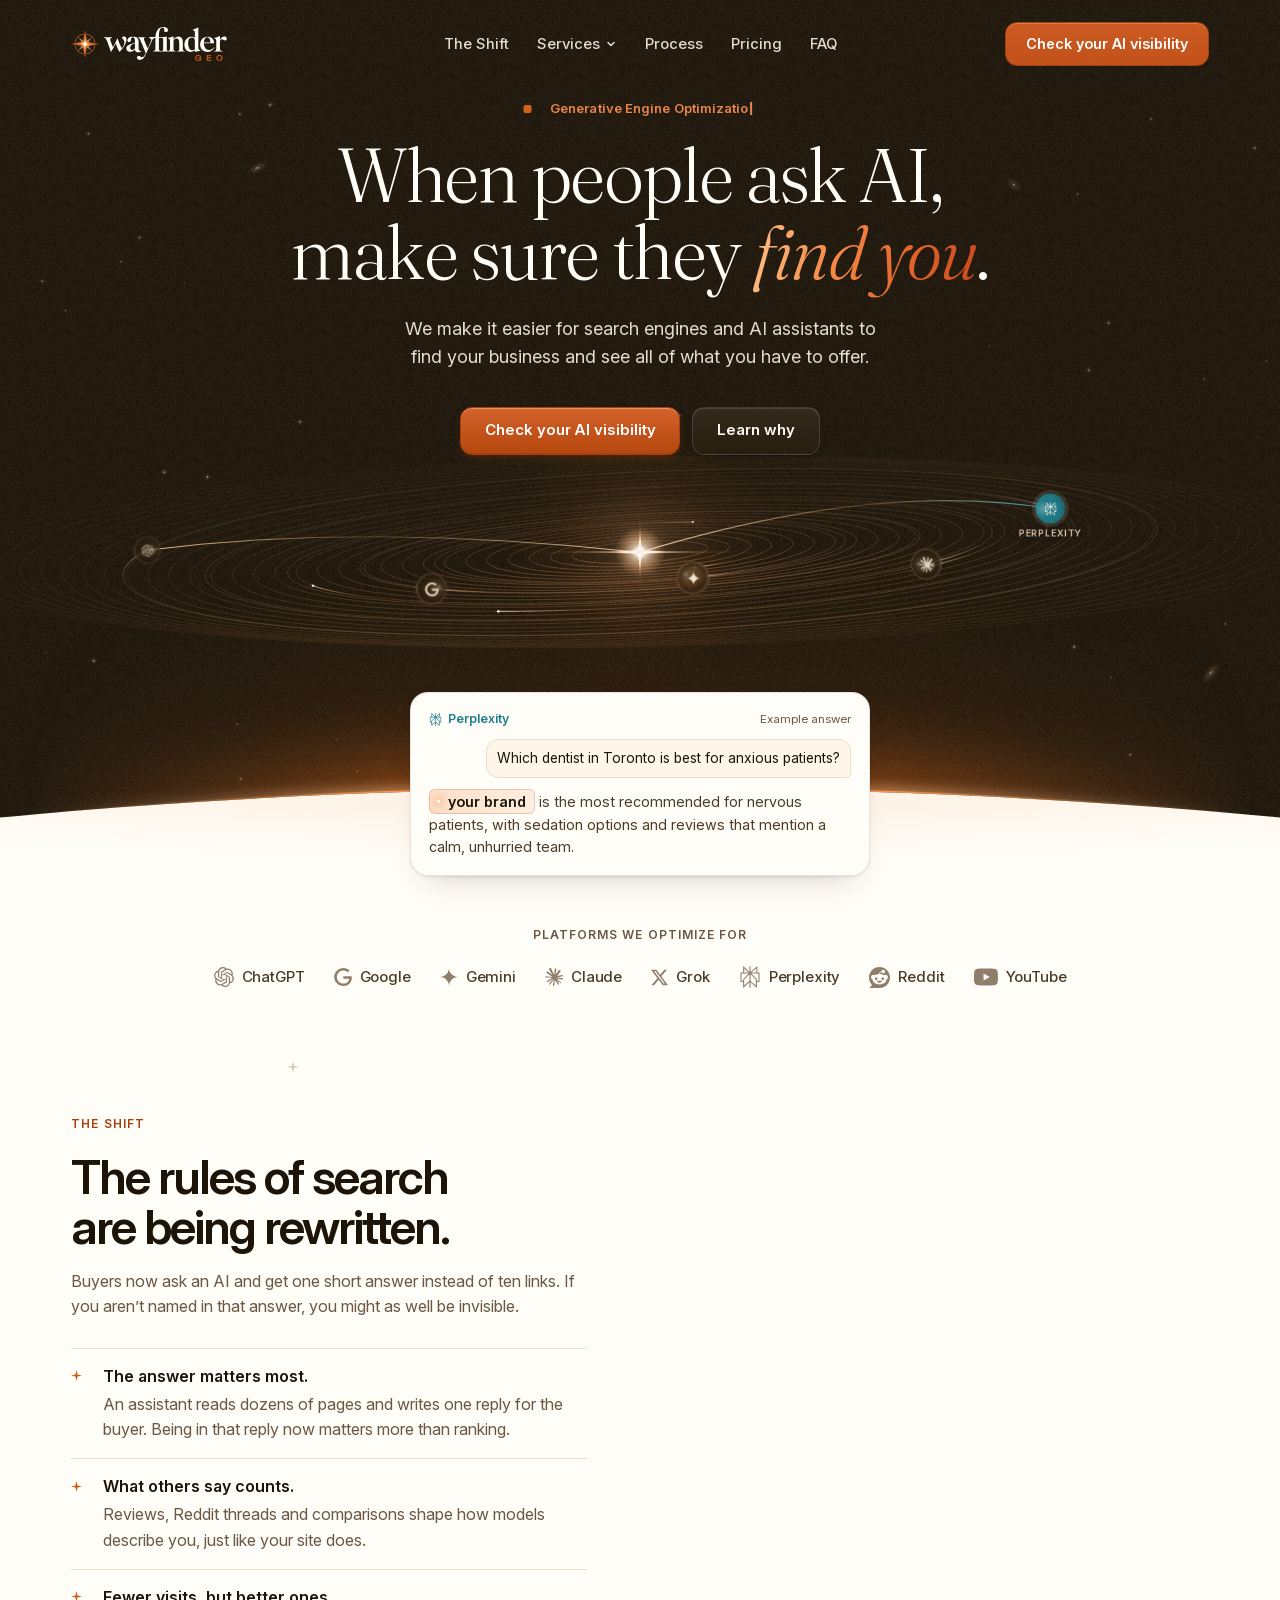
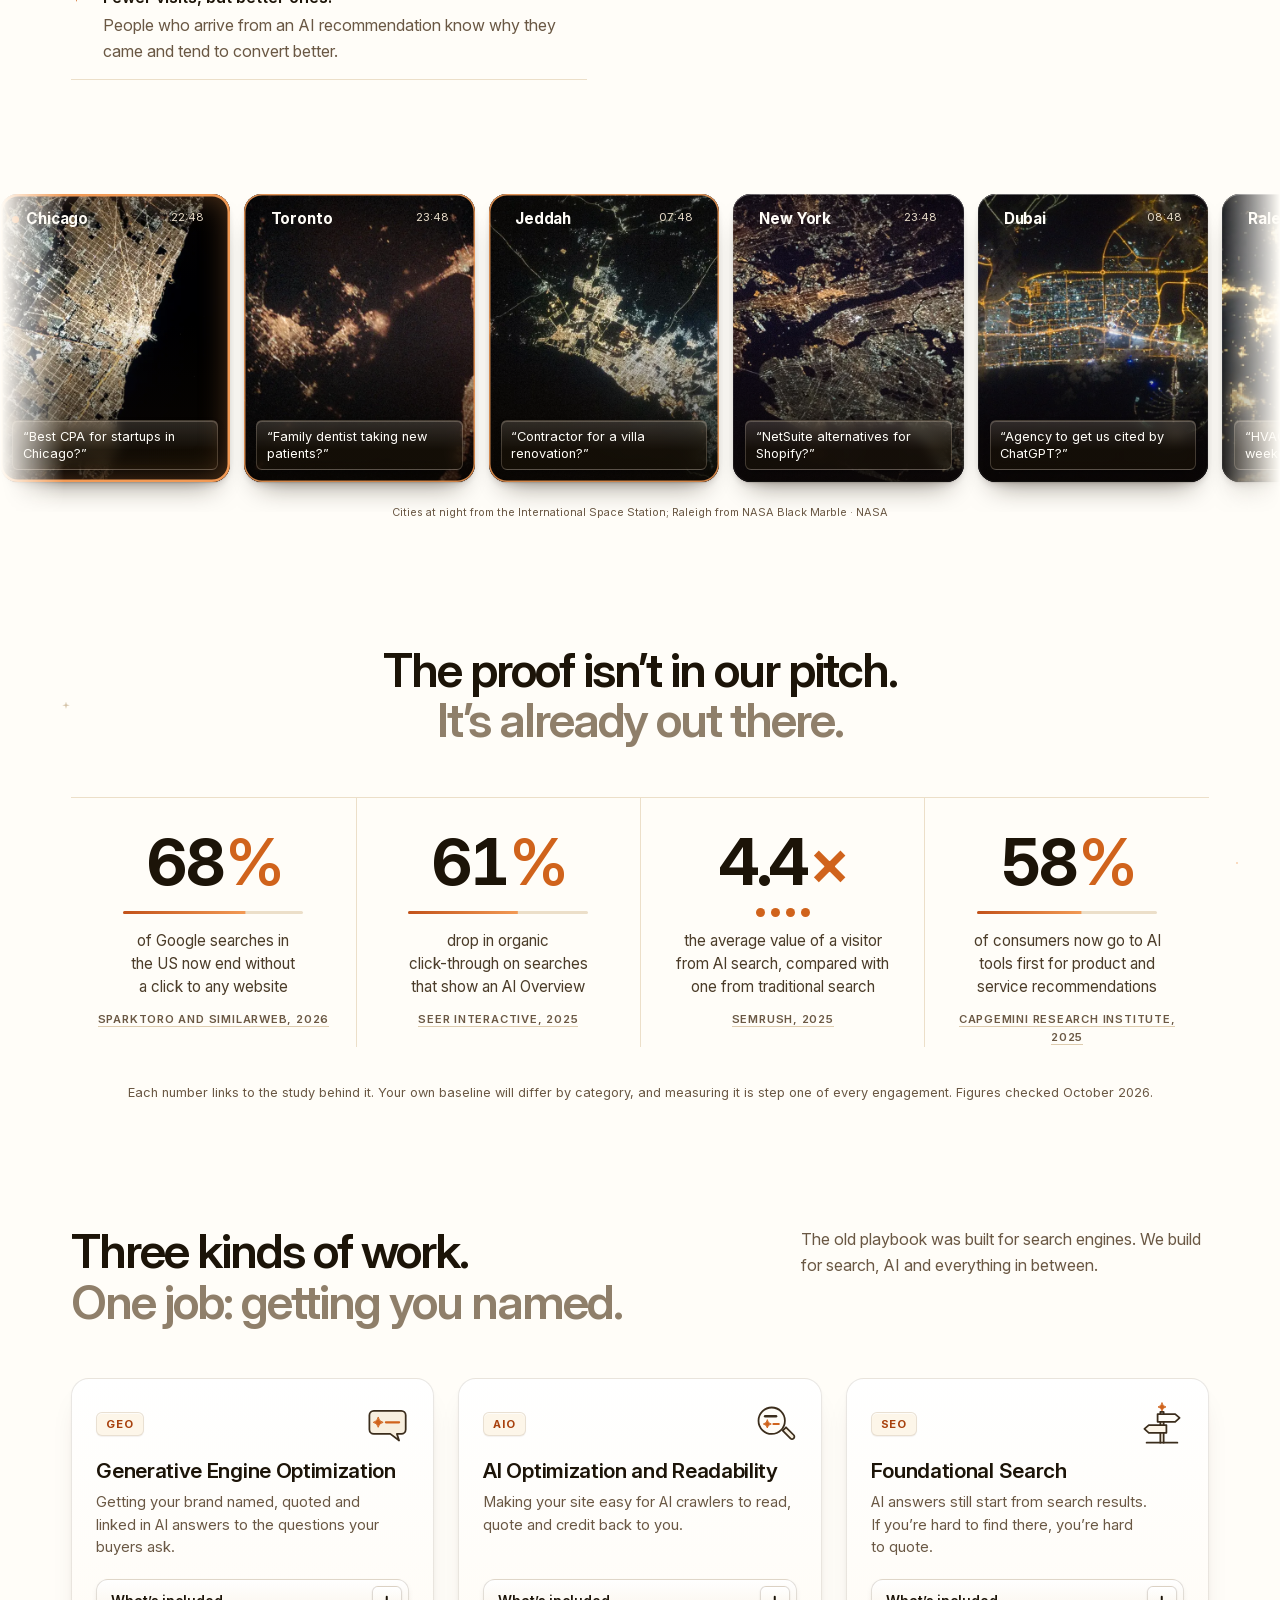
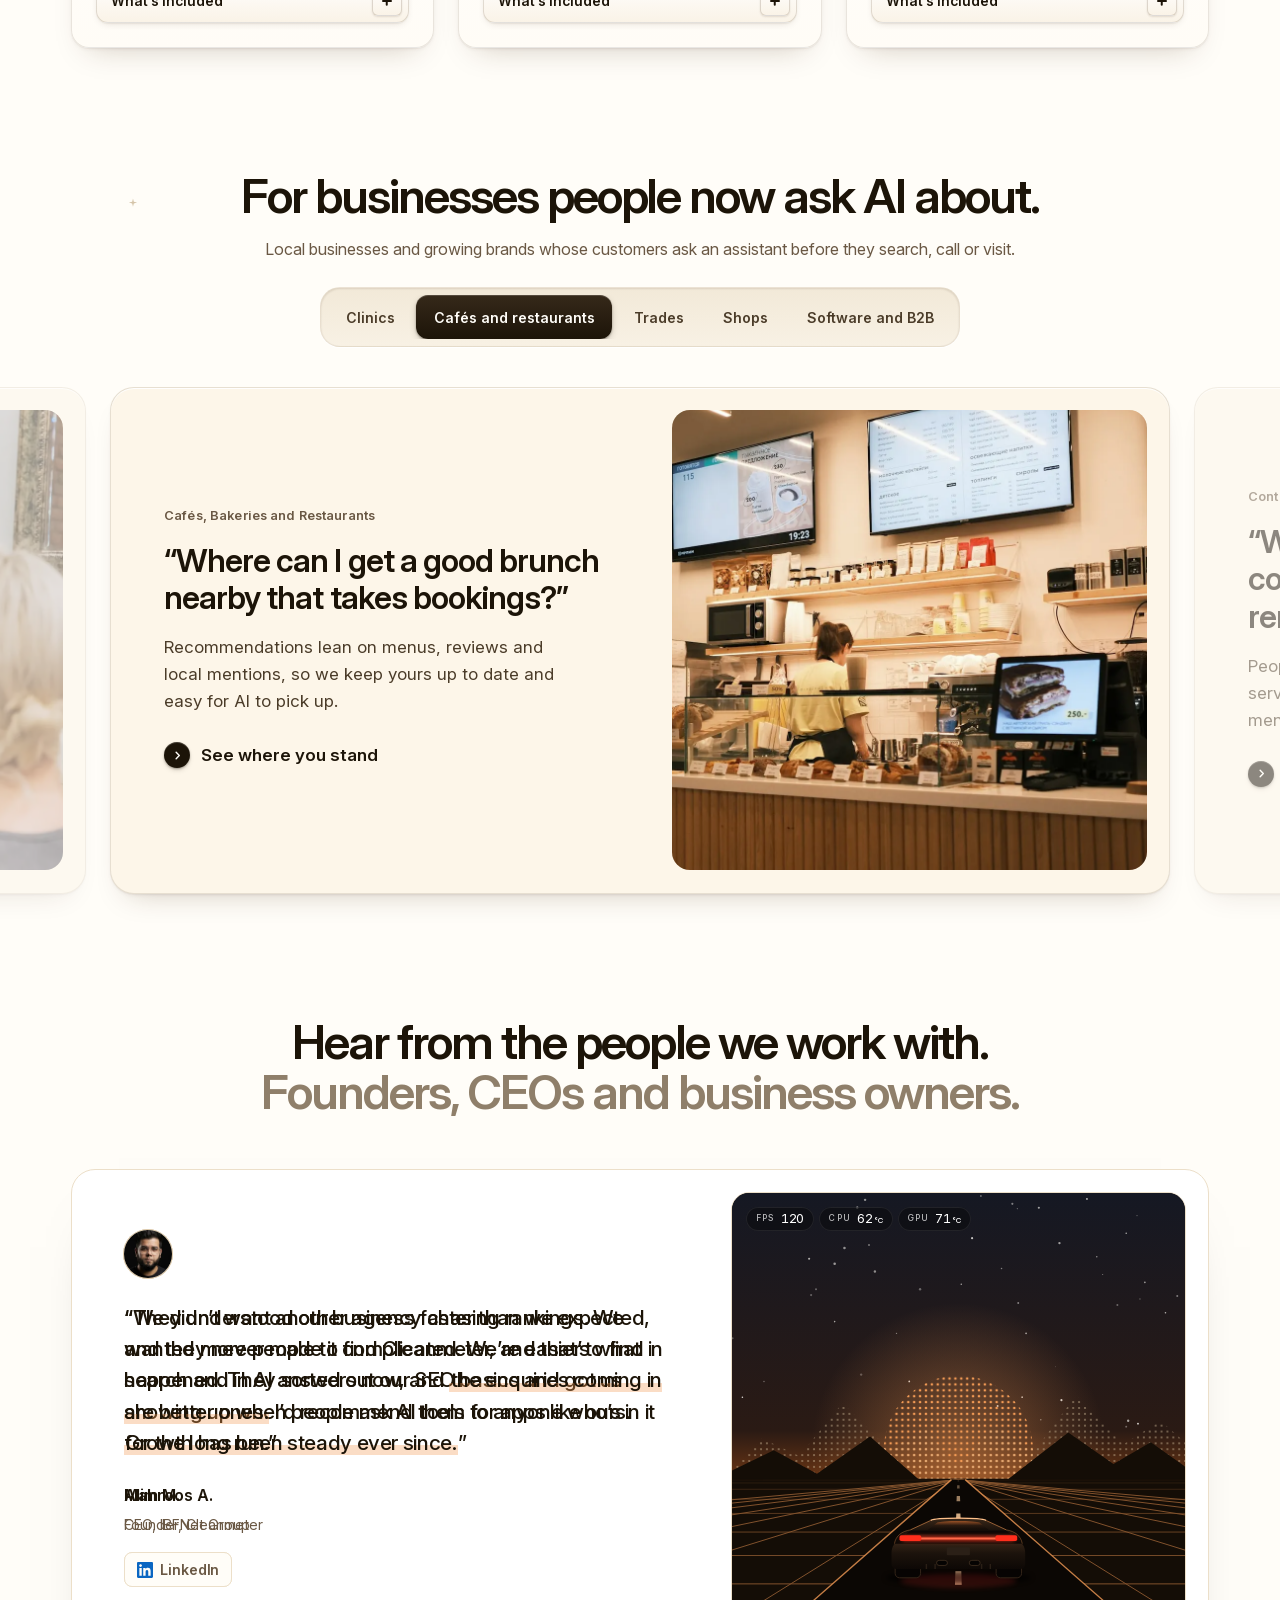
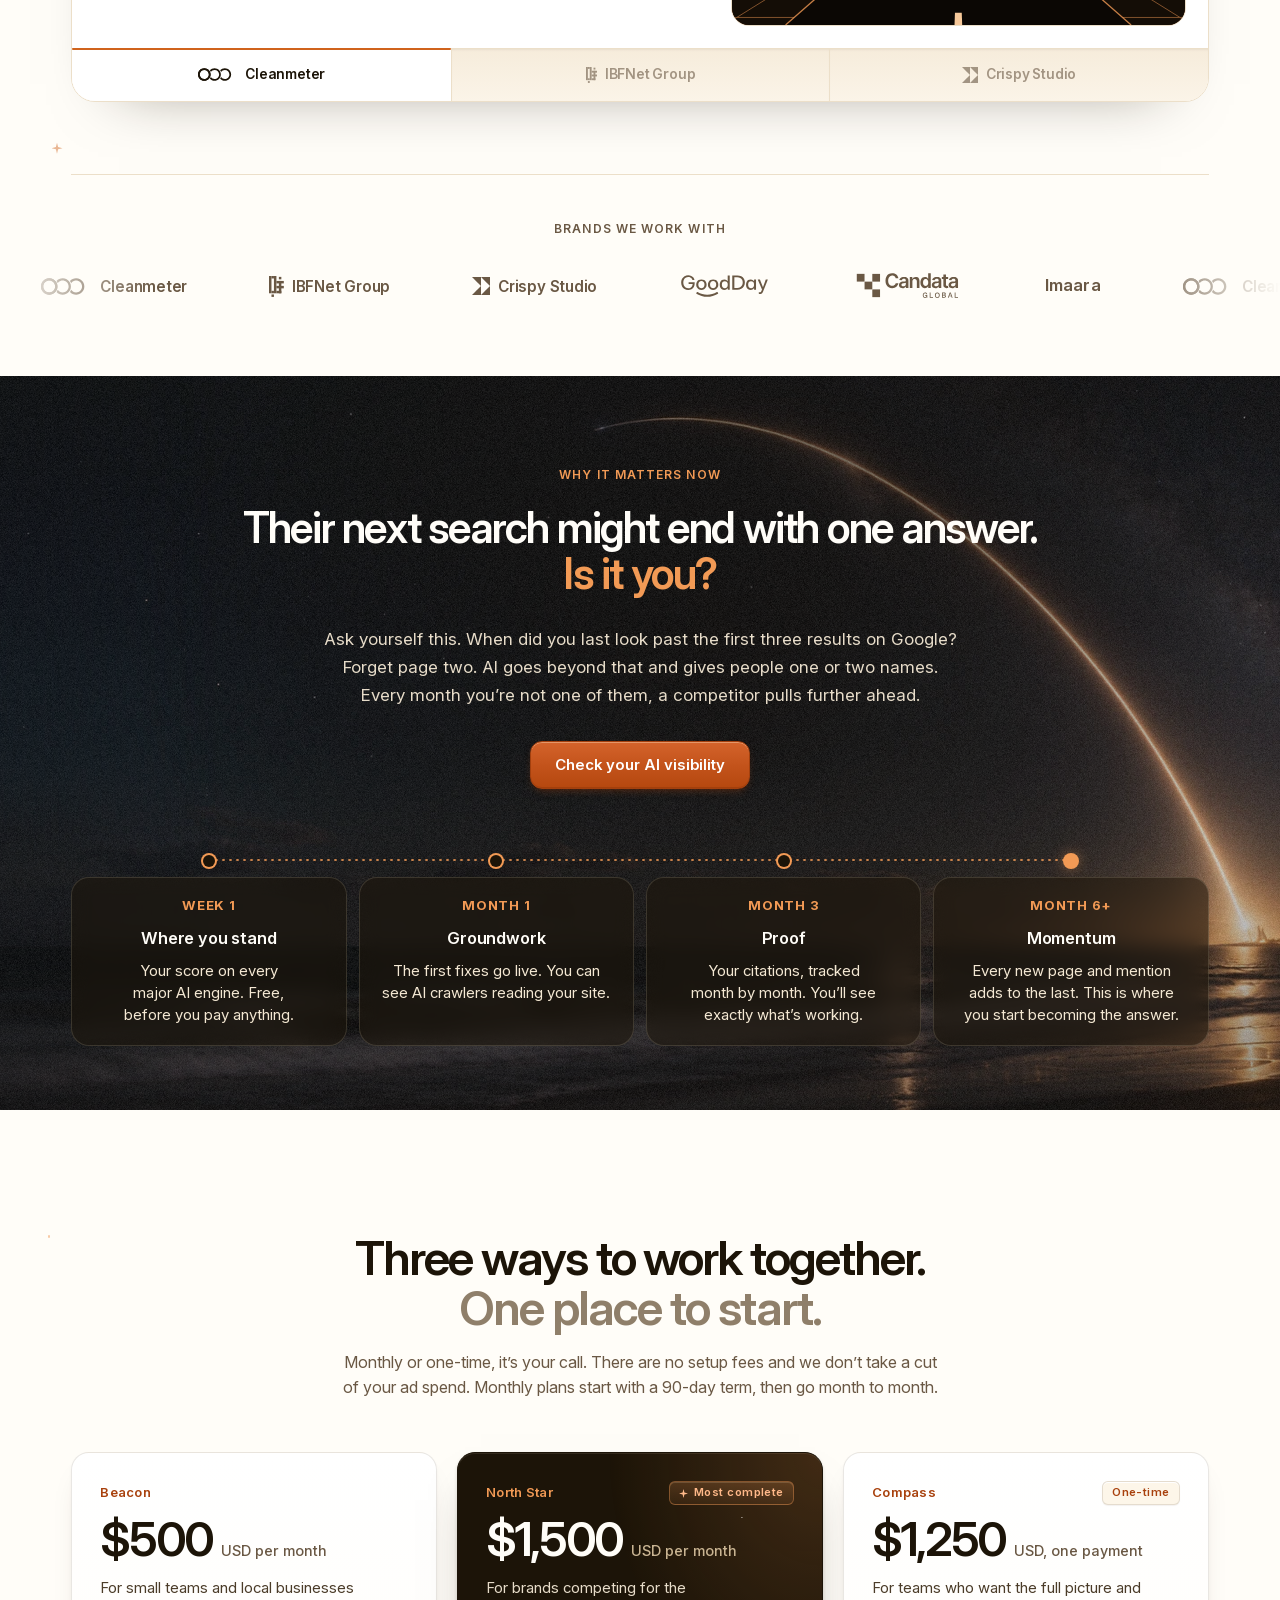
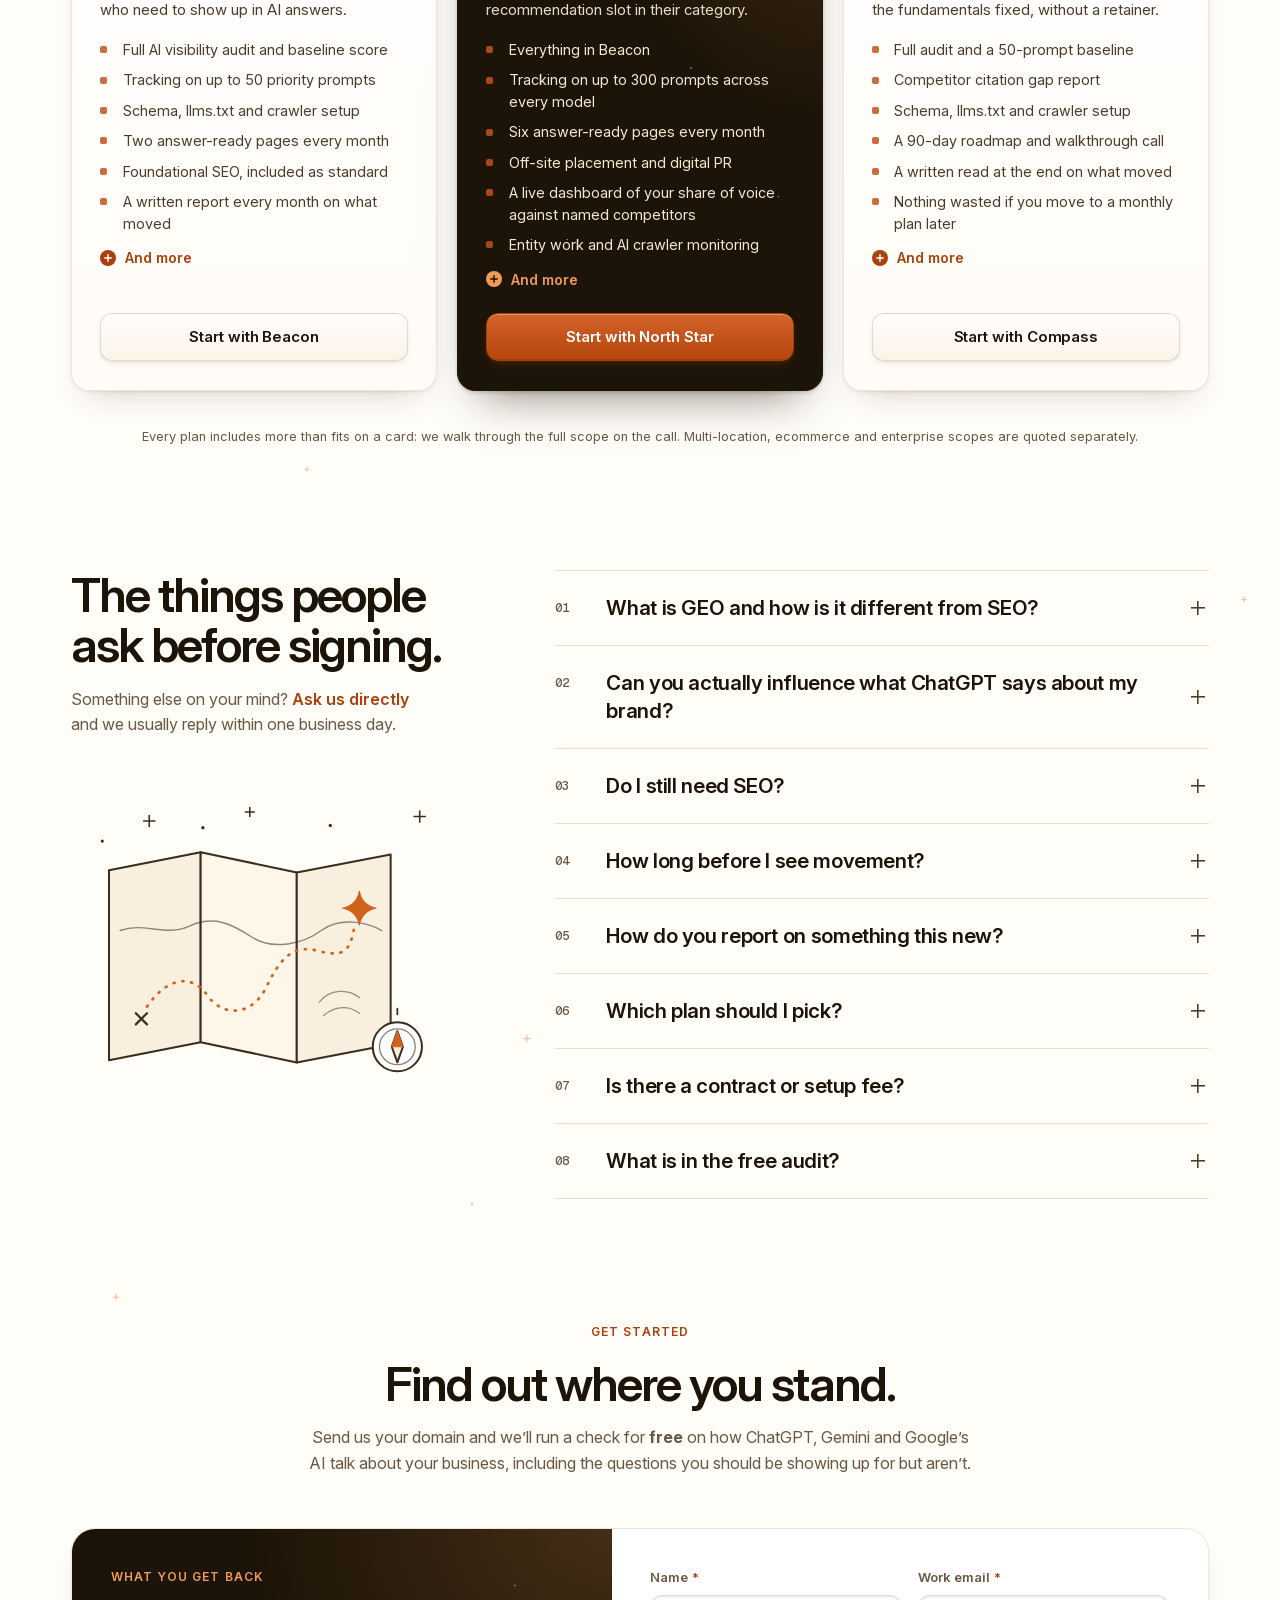
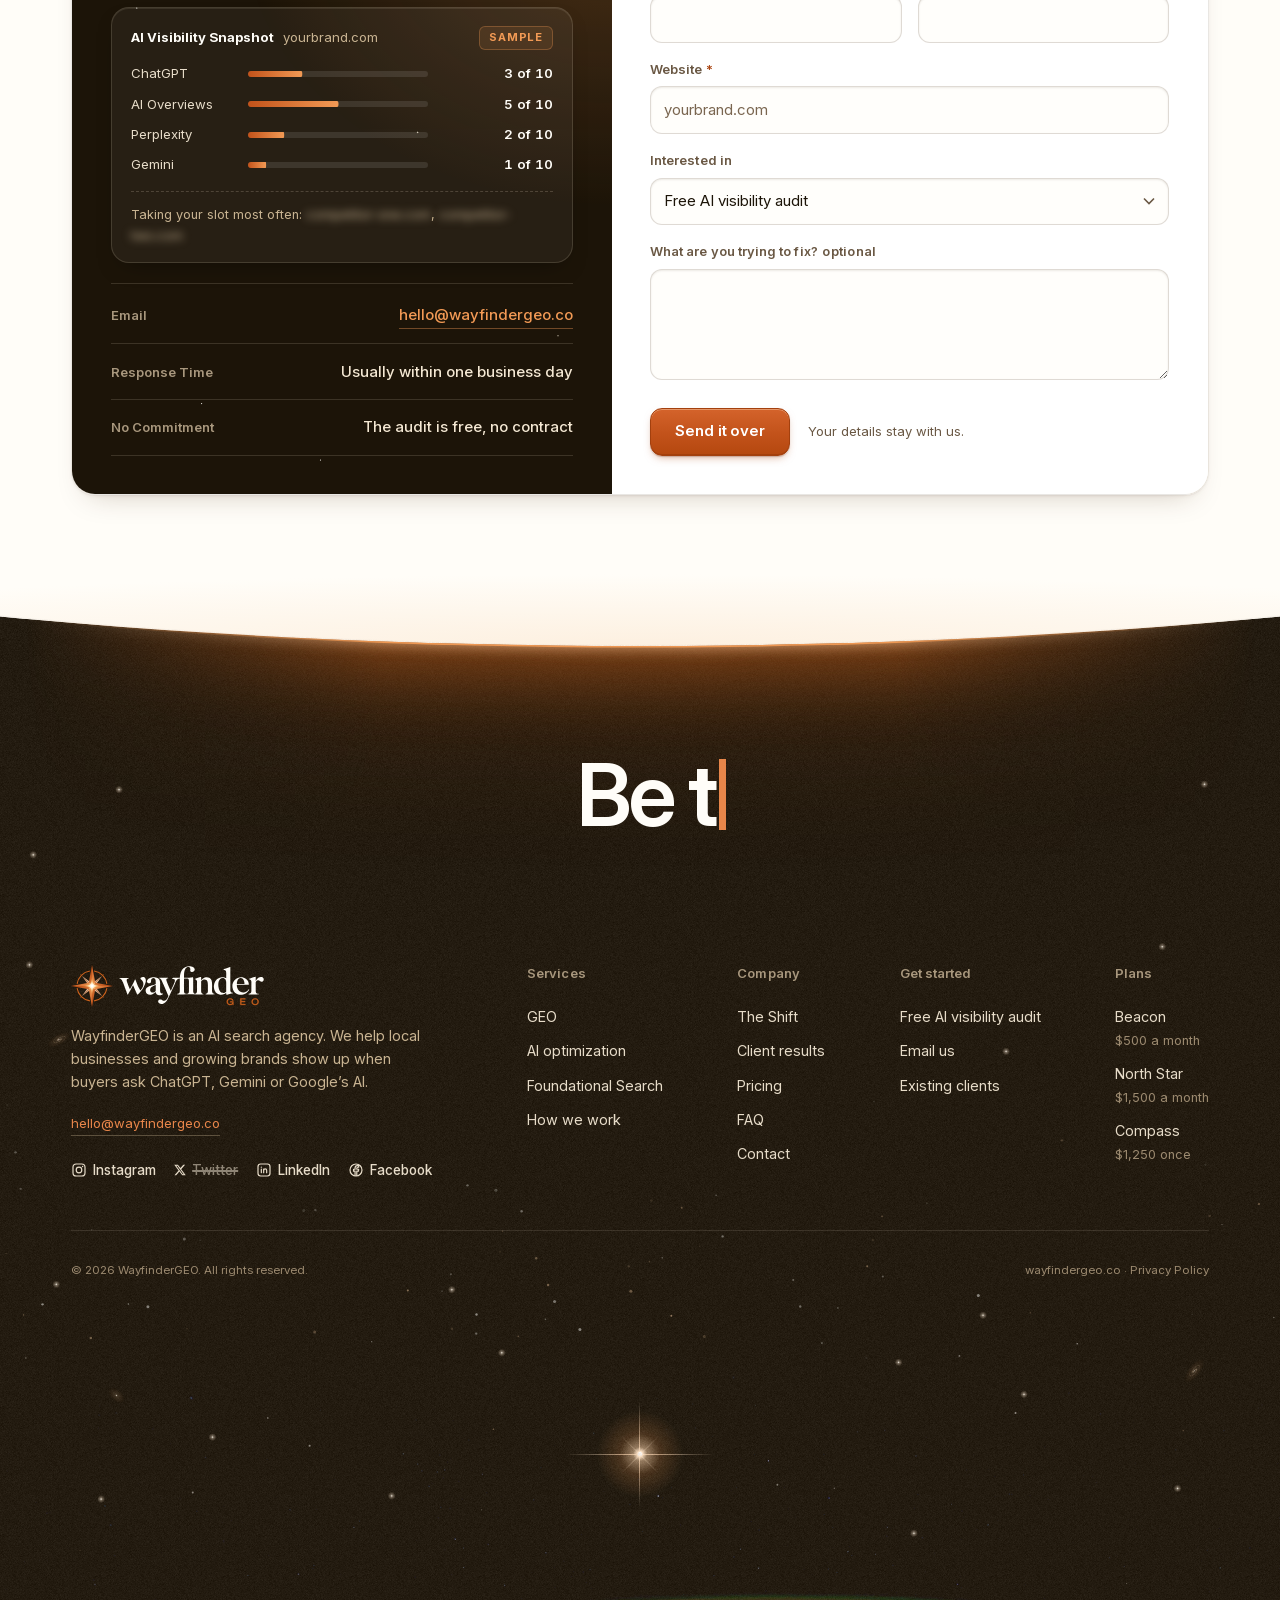
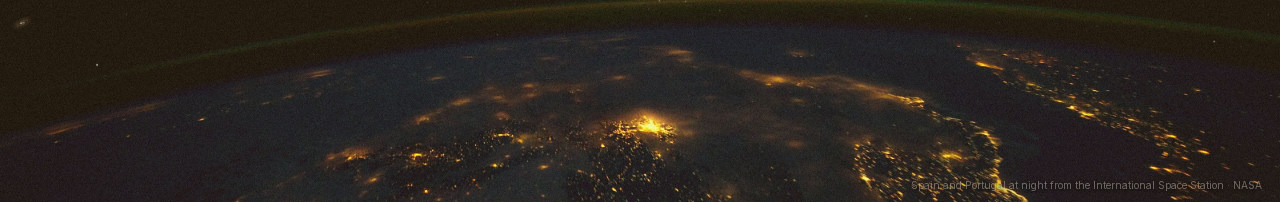
==== commit db3b031a: "Hero remake: one-scale orbit, Milky Way arch, new headline and button wording - Orbit drawn at one s" ====
--- a/index.html
+++ b/index.html
@@ -8,18 +8,18 @@
 <link rel="canonical" href="https://wayfindergeo.co/">
 
 <meta property="og:type" content="website">
-<meta property="og:title" content="WayfinderGEO: Discovery happens in the AI answers now.">
+<meta property="og:title" content="WayfinderGEO: When people ask AI, make sure they find you.">
 <meta property="og:description" content="Search didn’t slow down, it moved. We help your brand be where the customers are.">
 <meta property="og:url" content="https://wayfindergeo.co/">
-<meta property="og:image" content="https://wayfindergeo.co/og-image.jpg?v=4">
+<meta property="og:image" content="https://wayfindergeo.co/og-image.jpg?v=5">
 <meta property="og:image:width" content="1200">
 <meta property="og:image:height" content="630">
-<meta property="og:image:alt" content="WayfinderGEO: Discovery happens in the AI answers now. Google AI Overviews linked to your brand’s star.">
+<meta property="og:image:alt" content="WayfinderGEO: When people ask AI, make sure they find you. Google AI Overviews linked to your brand’s star.">
 <meta property="og:site_name" content="WayfinderGEO">
 <meta name="twitter:card" content="summary_large_image">
-<meta name="twitter:title" content="WayfinderGEO: Discovery happens in the AI answers now.">
+<meta name="twitter:title" content="WayfinderGEO: When people ask AI, make sure they find you.">
 <meta name="twitter:description" content="Search didn’t slow down, it moved. We help your brand be where the customers are.">
-<meta name="twitter:image" content="https://wayfindergeo.co/og-image.jpg?v=4">
+<meta name="twitter:image" content="https://wayfindergeo.co/og-image.jpg?v=5">
 <meta name="theme-color" content="#fffdf8" media="(prefers-color-scheme: light)">
 <meta name="theme-color" content="#fffdf8">
 
@@ -51,7 +51,7 @@
       "url": "https://wayfindergeo.co/",
       "email": "hello@wayfindergeo.co",
       "logo": "https://wayfindergeo.co/brand/wayfinder-logo-512.png?v=2",
-      "image": "https://wayfindergeo.co/og-image.jpg?v=4",
+      "image": "https://wayfindergeo.co/og-image.jpg?v=5",
       "description": "Improve AI search visibility by bringing together SEO, GEO and AIO to get your brand cited, recommended and discovered.",
       "areaServed": [
         {
@@ -203,7 +203,7 @@
   ]
 }
 </script>
-<script>document.documentElement.classList.add("wf-js")</script></head><body id="top">
+<script>document.documentElement.classList.add("wf-js");(function(){var d=document.documentElement.dataset,D={size:"floor",trail:"1",line:"1",mw:"a",gx:"arch"};for(var k in D)d[k]=D[k];})()</script><link rel="stylesheet" href="assets/hero-remake.css?v=20261026c"></head><body id="top">
 <svg width="0" height="0" style="position:absolute" aria-hidden="true" focusable="false"><defs><linearGradient id="wf-gem" x1="0" y1="0" x2="1" y2="1"><stop offset="0" stop-color="#4796E3"/><stop offset=".55" stop-color="#9177C7"/><stop offset="1" stop-color="#CA6673"/></linearGradient></defs></svg>
 <header class="wn on-dark" id="wn">
   <div class="wn-blur" aria-hidden="true"></div>
@@ -218,7 +218,7 @@
       <a href="#process">Process</a><a href="#pricing">Pricing</a><a href="#faq">FAQ</a>
     </div>
     <div class="wn-cta">
-      <a class="wn-solid" href="#contact"><span class="l-long">Get a free audit</span><span class="l-short">Free audit</span></a>
+      <a class="wn-solid" href="#contact"><span class="l-long">Check your AI visibility</span><span class="l-short">Check AI visibility</span></a>
       <button class="wn-menu" type="button" aria-expanded="false" aria-controls="wn-sheet" aria-label="Menu"><i></i><i></i></button>
     </div>
   </nav>
@@ -231,7 +231,7 @@
     <a class="mg-feature" href="#contact"><span><small>Free</small><b>AI visibility audit</b>
       <p>Which models mention you, which prompts you’re missing, and who takes the slot instead.</p>
       <span class="mg-mini">“For agencies your size, <span class="you">your brand</span> comes up most often…”</span></span>
-      <span class="mg-go">Get a free audit →</span></a>
+      <span class="mg-go">Check your AI visibility →</span></a>
   </div>
   <div class="wn-sheet" id="wn-sheet" hidden>
     <nav class="ms-list" aria-label="Menu">
@@ -244,7 +244,7 @@
     </nav>
     <div class="ms-foot">
       <p class="ms-note">Usually replies within one business day</p>
-      <div class="ms-btns"><a class="ms-ghost" href="mailto:hello@wayfindergeo.co">Email us</a><a class="ms-solid" href="#contact">Get a free audit <svg class="ms-ar" viewBox="0 0 16 16" aria-hidden="true"><path d="M3 8h9M8.5 4.5 12 8l-3.5 3.5"/></svg></a></div>
+      <div class="ms-btns"><a class="ms-ghost" href="mailto:hello@wayfindergeo.co">Email us</a><a class="ms-solid" href="#contact">Check your AI visibility <svg class="ms-ar" viewBox="0 0 16 16" aria-hidden="true"><path d="M3 8h9M8.5 4.5 12 8l-3.5 3.5"/></svg></a></div>
     </div>
   </div>
 </header>
@@ -254,9 +254,9 @@
   <div class="earth" aria-hidden="true"></div><div class="rim-wrap" aria-hidden="true"><div class="rim"></div></div>
   <div class="hx-copy">
     <p class="eyebrow eyebrow-center"><span class="chip" aria-hidden="true"></span>Generative Engine Optimization</p>
-    <h1 class="hero-title">Discovery <br class="hb-m">happens <br class="hb-d">in the <br class="hb-m"><em>AI answers</em> now.</h1>
-    <p class="hero-lead">We help you find a better direction in a changing world of search and meet your customers where they are.</p>
-    <div class="hero-actions"><a class="btn btn-solid" href="#contact" data-plan="Free AI visibility audit">Get a free audit</a><a class="btn btn-ghost" href="#shift">Learn why</a></div>
+    <h1 class="hero-title">When people <br class="hb-m">ask AI, <br class="hb-d">make sure <br class="hb-m">they <em>find you</em>.</h1>
+    <p class="hero-lead">We make it easier for search engines and AI assistants to find your business and see all of what you have to offer.</p>
+    <div class="hero-actions"><a class="btn btn-solid" href="#contact" data-plan="Free AI visibility audit">Check your AI visibility</a><a class="btn btn-ghost" href="#shift">Learn why</a></div>
   </div>
   <div class="hx-stage" id="stage">
       <svg class="hx-lines" id="lines" aria-hidden="true"></svg>
@@ -566,7 +566,7 @@
       <p class="kicker kicker-invert">Why it matters now</p>
       <h2 class="h2 h2-invert" id="night-title">Their next search might end with one answer. <span class="q">Is it you?</span></h2>
       <p>Ask yourself this. When did you last look past the first three results on Google?<br class="d-br"> Forget page two. AI goes beyond that and gives people one or two names.<br class="d-br"> Every month you’re not one of them, a competitor pulls further ahead.</p>
-      <a class="btn btn-solid" href="#contact" data-plan="Free AI visibility audit">Get a free audit</a>
+      <a class="btn btn-solid" href="#contact" data-plan="Free AI visibility audit">Check your AI visibility</a>
     </div>
     <ol class="night-timeline">
       <li><span class="tl-dot" aria-hidden="true"></span><span class="tl-when">Week 1</span><span class="tl-move">Where you stand</span><span class="tl-what">Your score on every major AI engine. Free, before you pay anything.</span></li>
@@ -595,6 +595,8 @@
           <li>Tracking on up to 50 priority prompts</li>
           <li>Schema, llms.txt and crawler setup</li>
           <li>Two answer-ready pages every month</li>
+          <li>Foundational SEO, included as standard</li>
+          <li>A written report every month on what moved</li>
         </ul>
         <p class="plan2-more">And more</p>
         <a class="btn btn-ghost btn-block" href="#contact" data-plan="Beacon, $500 per month">Start with Beacon</a>
@@ -609,6 +611,8 @@
           <li>Tracking on up to 300 prompts across every model</li>
           <li>Six answer-ready pages every month</li>
           <li>Off-site placement and digital PR</li>
+          <li>A live dashboard of your share of voice against named competitors</li>
+          <li>Entity work and AI crawler monitoring</li>
         </ul>
         <p class="plan2-more">And more</p>
         <a class="btn btn-solid btn-block" href="#contact" data-plan="North Star, $1,500 per month">Start with North Star</a>
@@ -622,6 +626,8 @@
           <li>Competitor citation gap report</li>
           <li>Schema, llms.txt and crawler setup</li>
           <li>A <span class="nw">90-day</span> roadmap and walkthrough call</li>
+          <li>A written read at the end on what moved</li>
+          <li>Nothing wasted if you move to a monthly plan later</li>
         </ul>
         <p class="plan2-more">And more</p>
         <a class="btn btn-ghost btn-block" href="#contact" data-plan="Compass, $1,250 one-time">Start with Compass</a>
@@ -656,7 +662,7 @@
     <div class="sec-head">
       <p class="kicker">Get started</p>
       <h2 class="h2">Find out where you stand.</h2>
-      <p class="lead">Send us your domain and we’ll run a check for free on how ChatGPT, Gemini and Google’s AI talk about your business, including the questions you should be showing up for but aren’t.</p>
+      <p class="lead">Send us your domain and we’ll run a check for <strong>free</strong> on how ChatGPT, Gemini and Google’s AI talk about your business, including the questions you should be showing up for but aren’t.</p>
     </div>
     <div class="cb-card">
       <div class="cb-side">
@@ -785,9 +791,9 @@
 <div class="fg-grain" aria-hidden="true"></div>
 </div>
 <script>window.HX={icons:{"openai": "<svg aria-hidden=\"true\" focusable=\"false\" viewBox=\"0 0 24 24\"><path d=\"M22.2819 9.8211a5.9847 5.9847 0 0 0-.5157-4.9108 6.0462 6.0462 0 0 0-6.5098-2.9A6.0651 6.0651 0 0 0 4.9807 4.1818a5.9847 5.9847 0 0 0-3.9977 2.9 6.0462 6.0462 0 0 0 .7427 7.0966 5.98 5.98 0 0 0 .511 4.9107 6.051 6.051 0 0 0 6.5146 2.9001A5.9847 5.9847 0 0 0 13.2599 24a6.0557 6.0557 0 0 0 5.7718-4.2058 5.9894 5.9894 0 0 0 3.9977-2.9001 6.0557 6.0557 0 0 0-.7475-7.0729zm-9.022 12.6081a4.4755 4.4755 0 0 1-2.8764-1.0408l.1419-.0804 4.7783-2.7582a.7948.7948 0 0 0 .3927-.6813v-6.7369l2.02 1.1686a.071.071 0 0 1 .038.052v5.5826a4.504 4.504 0 0 1-4.4945 4.4944zm-9.6607-4.1254a4.4708 4.4708 0 0 1-.5346-3.0137l.142.0852 4.783 2.7582a.7712.7712 0 0 0 .7806 0l5.8428-3.3685v2.3324a.0804.0804 0 0 1-.0332.0615L9.74 19.9502a4.4992 4.4992 0 0 1-6.1408-1.6464zM2.3408 7.8956a4.485 4.485 0 0 1 2.3655-1.9728V11.6a.7664.7664 0 0 0 .3879.6765l5.8144 3.3543-2.0201 1.1685a.0757.0757 0 0 1-.071 0l-4.8303-2.7865A4.504 4.504 0 0 1 2.3408 7.872zm16.5963 3.8558L13.1038 8.364 15.1192 7.2a.0757.0757 0 0 1 .071 0l4.8303 2.7913a4.4944 4.4944 0 0 1-.6765 8.1042v-5.6772a.79.79 0 0 0-.407-.667zm2.0107-3.0231l-.142-.0852-4.7735-2.7818a.7759.7759 0 0 0-.7854 0L9.409 9.2297V6.8974a.0662.0662 0 0 1 .0284-.0615l4.8303-2.7866a4.4992 4.4992 0 0 1 6.6802 4.66zM8.3065 12.863l-2.02-1.1638a.0804.0804 0 0 1-.038-.0567V6.0742a4.4992 4.4992 0 0 1 7.3757-3.4537l-.142.0805L8.704 5.459a.7948.7948 0 0 0-.3927.6813zm1.0976-2.3654l2.602-1.4998 2.6069 1.4998v2.9994l-2.5974 1.4997-2.6067-1.4997Z\"/></svg>", "google": "<svg aria-hidden=\"true\" focusable=\"false\" viewBox=\"0 0 24 24\"><path d=\"M12.48 10.92v3.28h7.84c-.24 1.84-.853 3.187-1.787 4.133-1.147 1.147-2.933 2.4-6.053 2.4-4.827 0-8.6-3.893-8.6-8.72s3.773-8.72 8.6-8.72c2.6 0 4.507 1.027 5.907 2.347l2.307-2.307C18.747 1.44 16.133 0 12.48 0 5.867 0 .307 5.387.307 12s5.56 12 12.173 12c3.573 0 6.267-1.173 8.373-3.36 2.16-2.16 2.84-5.213 2.84-7.667 0-.76-.053-1.467-.173-2.053H12.48z\"/></svg>", "gemini": "<svg aria-hidden=\"true\" focusable=\"false\" viewBox=\"0 0 24 24\"><path d=\"M11.04 19.32Q12 21.51 12 24q0-2.49.93-4.68.96-2.19 2.58-3.81t3.81-2.55Q21.51 12 24 12q-2.49 0-4.68-.93a12.3 12.3 0 0 1-3.81-2.58 12.3 12.3 0 0 1-2.58-3.81Q12 2.49 12 0q0 2.49-.96 4.68-.93 2.19-2.55 3.81a12.3 12.3 0 0 1-3.81 2.58Q2.49 12 0 12q2.49 0 4.68.96 2.19.93 3.81 2.55t2.55 3.81\"/></svg>", "claude": "<svg aria-hidden=\"true\" focusable=\"false\" viewBox=\"0 0 24 24\"><path d=\"m4.7144 15.9555 4.7174-2.6471.079-.2307-.079-.1275h-.2307l-.7893-.0486-2.6956-.0729-2.3375-.0971-2.2646-.1214-.5707-.1215-.5343-.7042.0546-.3522.4797-.3218.686.0608 1.5179.1032 2.2767.1578 1.6514.0972 2.4468.255h.3886l.0546-.1579-.1336-.0971-.1032-.0972L6.973 9.8356l-2.55-1.6879-1.3356-.9714-.7225-.4918-.3643-.4614-.1578-1.0078.6557-.7225.8803.0607.2246.0607.8925.686 1.9064 1.4754 2.4893 1.8336.3643.3035.1457-.1032.0182-.0728-.164-.2733-1.3539-2.4467-1.445-2.4893-.6435-1.032-.17-.6194c-.0607-.255-.1032-.4674-.1032-.7285L6.287.1335 6.6997 0l.9957.1336.419.3642.6192 1.4147 1.0018 2.2282 1.5543 3.0296.4553.8985.2429.8318.091.255h.1579v-.1457l.1275-1.706.2368-2.0947.2307-2.6957.0789-.7589.3764-.9107.7468-.4918.5828.2793.4797.686-.0668.4433-.2853 1.8517-.5586 2.9021-.3643 1.9429h.2125l.2429-.2429.9835-1.3053 1.6514-2.0643.7286-.8196.85-.9046.5464-.4311h1.0321l.759 1.1293-.34 1.1657-1.0625 1.3478-.8804 1.1414-1.2628 1.7-.7893 1.36.0729.1093.1882-.0183 2.8535-.607 1.5421-.2794 1.8396-.3157.8318.3886.091.3946-.3278.8075-1.967.4857-2.3072.4614-3.4364.8136-.0425.0304.0486.0607 1.5482.1457.6618.0364h1.621l3.0175.2247.7892.522.4736.6376-.079.4857-1.2142.6193-1.6393-.3886-3.825-.9107-1.3113-.3279h-.1822v.1093l1.0929 1.0686 2.0035 1.8092 2.5075 2.3314.1275.5768-.3218.4554-.34-.0486-2.2039-1.6575-.85-.7468-1.9246-1.621h-.1275v.17l.4432.6496 2.3436 3.5214.1214 1.0807-.17.3521-.6071.2125-.6679-.1214-1.3721-1.9246L14.38 17.959l-1.1414-1.9428-.1397.079-.674 7.2552-.3156.3703-.7286.2793-.6071-.4614-.3218-.7468.3218-1.4753.3886-1.9246.3157-1.53.2853-1.9004.17-.6314-.0121-.0425-.1397.0182-1.4328 1.9672-2.1796 2.9446-1.7243 1.8456-.4128.164-.7164-.3704.0667-.6618.4008-.5889 2.386-3.0357 1.4389-1.882.929-1.0868-.0062-.1579h-.0546l-6.3385 4.1164-1.1293.1457-.4857-.4554.0608-.7467.2307-.2429 1.9064-1.3114Z\"/></svg>", "grok": "<svg aria-hidden=\"true\" focusable=\"false\" viewBox=\"0 0 24 24\"><path d=\"M18.901 1.153h3.68l-8.04 9.19L24 22.846h-7.406l-5.8-7.584-6.638 7.584H.474l8.6-9.83L0 1.154h7.594l5.243 6.932ZM17.61 20.644h2.039L6.486 3.24H4.298Z\"/></svg>", "perplexity": "<svg aria-hidden=\"true\" focusable=\"false\" viewBox=\"0 0 24 24\"><path d=\"M22.3977 7.0896h-2.3106V.0676l-7.5094 6.3542V.1577h-1.1554v6.1966L4.4904 0v7.0896H1.6023v10.3976h2.8882V24l6.932-6.3591v6.2005h1.1554v-6.0469l6.9318 6.1807v-6.4879h2.8882V7.0896zm-3.4657-4.531v4.531h-5.355l5.355-4.531zm-13.2862.0676 4.8691 4.4634H5.6458V2.6262zM2.7576 16.332V8.245h7.8476l-6.1149 6.1147v1.9723H2.7576zm2.8882 5.0404v-3.8852h.0001v-2.6488l5.7763-5.7764v7.0111l-5.7764 5.2993zm12.7086.0248-5.7766-5.1509V9.0618l5.7766 5.7766v6.5588zm2.8882-5.0652h-1.733v-1.9723L13.3948 8.245h7.8478v8.087z\"/></svg>", "reddit": "<svg aria-hidden=\"true\" focusable=\"false\" viewBox=\"0 0 24 24\"><path d=\"M12 0C5.373 0 0 5.373 0 12c0 3.314 1.343 6.314 3.515 8.485l-2.286 2.286C.775 23.225 1.097 24 1.738 24H12c6.627 0 12-5.373 12-12S18.627 0 12 0Zm4.388 3.199c1.104 0 1.999.895 1.999 1.999 0 1.105-.895 2-1.999 2-.946 0-1.739-.657-1.947-1.539v.002c-1.147.162-2.032 1.15-2.032 2.341v.007c1.776.067 3.4.567 4.686 1.363.473-.363 1.064-.58 1.707-.58 1.547 0 2.802 1.254 2.802 2.802 0 1.117-.655 2.081-1.601 2.531-.088 3.256-3.637 5.876-7.997 5.876-4.361 0-7.905-2.617-7.998-5.87-.954-.447-1.614-1.415-1.614-2.538 0-1.548 1.255-2.802 2.803-2.802.645 0 1.239.218 1.712.585 1.275-.79 2.881-1.291 4.64-1.365v-.01c0-1.663 1.263-3.034 2.88-3.207.188-.911.993-1.595 1.959-1.595Zm-8.085 8.376c-.784 0-1.459.78-1.506 1.797-.047 1.016.64 1.429 1.426 1.429.786 0 1.371-.369 1.418-1.385.047-1.017-.553-1.841-1.338-1.841Zm7.406 0c-.786 0-1.385.824-1.338 1.841.047 1.017.634 1.385 1.418 1.385.785 0 1.473-.413 1.426-1.429-.046-1.017-.721-1.797-1.506-1.797Zm-3.703 4.013c-.974 0-1.907.048-2.77.135-.147.015-.241.168-.183.305.483 1.154 1.622 1.964 2.953 1.964 1.33 0 2.47-.81 2.953-1.964.057-.137-.037-.29-.184-.305-.863-.087-1.795-.135-2.769-.135Z\"/></svg>", "youtube": "<svg aria-hidden=\"true\" focusable=\"false\" viewBox=\"0 0 24 24\"><path d=\"M23.498 6.186a3.016 3.016 0 0 0-2.122-2.136C19.505 3.545 12 3.545 12 3.545s-7.505 0-9.377.505A3.017 3.017 0 0 0 .502 6.186C0 8.07 0 12 0 12s0 3.93.502 5.814a3.016 3.016 0 0 0 2.122 2.136c1.871.505 9.376.505 9.376.505s7.505 0 9.377-.505a3.015 3.015 0 0 0 2.122-2.136C24 15.93 24 12 24 12s0-3.93-.502-5.814zM9.545 15.568V8.432L15.818 12l-6.273 3.568z\"/></svg>"},brandIcons:{"google": "<svg viewBox=\"0 0 48 48\" aria-hidden=\"true\" focusable=\"false\"><path fill=\"#EA4335\" d=\"M24 9.5c3.54 0 6.71 1.22 9.21 3.6l6.85-6.85C35.9 2.38 30.47 0 24 0 14.62 0 6.51 5.38 2.56 13.22l7.98 6.19C12.43 13.72 17.74 9.5 24 9.5z\"/><path fill=\"#4285F4\" d=\"M46.98 24.55c0-1.57-.15-3.09-.38-4.55H24v9.02h12.94c-.58 2.96-2.26 5.48-4.78 7.18l7.73 6c4.51-4.18 7.09-10.36 7.09-17.65z\"/><path fill=\"#FBBC05\" d=\"M10.53 28.59c-.48-1.45-.76-2.99-.76-4.59s.27-3.14.76-4.59l-7.98-6.19C.92 16.46 0 20.12 0 24c0 3.88.92 7.54 2.56 10.78l7.97-6.19z\"/><path fill=\"#34A853\" d=\"M24 48c6.48 0 11.93-2.13 15.89-5.81l-7.73-6c-2.15 1.45-4.92 2.3-8.16 2.3-6.26 0-11.57-4.22-13.47-9.91l-7.98 6.19C6.51 42.62 14.62 48 24 48z\"/></svg>", "gemini": "<svg style=\"fill:url(#wf-gem)\" aria-hidden=\"true\" focusable=\"false\" viewBox=\"0 0 24 24\"><path d=\"M11.04 19.32Q12 21.51 12 24q0-2.49.93-4.68.96-2.19 2.58-3.81t3.81-2.55Q21.51 12 24 12q-2.49 0-4.68-.93a12.3 12.3 0 0 1-3.81-2.58 12.3 12.3 0 0 1-2.58-3.81Q12 2.49 12 0q0 2.49-.96 4.68-.93 2.19-2.55 3.81a12.3 12.3 0 0 1-3.81 2.58Q2.49 12 0 12q2.49 0 4.68.96 2.19.93 3.81 2.55t2.55 3.81\"/></svg>"},desk:[[12,22],[88,22],[95,62],[19,84],[81,88]],phone:[[14,15],[86,15],[6,62],[94,62],[27,95]]};</script>
-<script src="assets/js/sky.js?v=20261021b"></script><script src="assets/js/navfade.js?v=20261020a"></script><script src="assets/js/nav.js?v=20261020i"></script><script src="assets/js/hx4.js?v=20261019b"></script><script>(function(){var hero=document.querySelector('.hx.o5'),card=document.getElementById('card');
+<script src="assets/js/sky.js?v=20261026a"></script><script src="assets/js/navfade.js?v=20261020a"></script><script src="assets/js/nav.js?v=20261020i"></script><script src="assets/js/fit.js?v=20261026a"></script><script src="assets/js/hx4.js?v=20261026a"></script><script>(function(){var hero=document.querySelector('.hx.o5'),card=document.getElementById('card');
 function seam(){var h=hero.getBoundingClientRect(),c=card.getBoundingClientRect(),cross=innerWidth<700?100:96;
 hero.style.setProperty('--sky',Math.round(c.top-h.top+cross)+'px');}
-seam();addEventListener('resize',seam);if(document.fonts&&document.fonts.ready)document.fonts.ready.then(function(){seam();dispatchEvent(new Event('resize'));});})();</script><script src="assets/js/orbits6.js?v=20261020a"></script>
+seam();addEventListener('resize',seam);if(document.fonts&&document.fonts.ready)document.fonts.ready.then(function(){seam();dispatchEvent(new Event('resize'));});})();</script><script src="assets/js/orbits7.js?v=20261026a"></script>
 <script src="assets/js/footsky.js?v=20261021b"></script><script src="script.js?v=20261020a"></script><script src="assets/js/globe-data.js?v=20260929e"></script><script src="assets/js/page.js?v=20261020f"></script>
 </body></html>
--- a/assets/hero-remake.css
+++ b/assets/hero-remake.css
@@ -0,0 +1,40 @@
+/* v64 hero remake (25 Oct 2026). --r and --ov come from fit.js. */
+@media (min-width:901px){
+  .o5 .hx-stage{height:calc(clamp(200px,18vw,262px) * var(--r,1))}
+  .o5 .hx-cardwrap{margin-top:calc(clamp(12px,2vw,26px) - var(--ov,0) * clamp(200px,18vw,262px) * var(--r,1))}
+}
+
+/* ---- lines from the engines to the star (hx4.js, html data-line) ---- */
+/* L1 light beam: thin solid line, bright at both ends (gradient set in hx4.js), and a glint that runs to the star */
+[data-line="1"] .hx-lines .ln{stroke-dasharray:none;stroke-width:1;animation:none;opacity:.2}
+/* (v64 round 2) only the active engine's line shows */
+[data-line="1"] .hx-lines .ln:not(.on){opacity:0!important}
+[data-line="1"] .hx-lines .ln.on{stroke-width:1.25;opacity:1}
+.hx-lines .gl{fill:none;stroke:#fffdf8;stroke-linecap:round;stroke-width:2;stroke-dasharray:5 140;stroke-dashoffset:6;opacity:0;pointer-events:none}
+.hx-lines .gl.run{opacity:.95}
+.hx-lines .glw{stroke:#ffc58f;stroke-width:6;stroke-dasharray:9 140}
+.hx-lines .glw.run{opacity:.25}
+
+/* (v64 round 5-8) the film grain: halved, then up 25%, then 5% more (.12 -> .055 -> .069 -> .0725); the footer's night sky matches */
+.o5 .sky .grain,.fg-grain::before{opacity:.0725}
+
+/* (v64 round 7) FAQ: the left side (heading + map) no longer sticks while scrolling. Held at the bottom of the list, it
+   snapped down ~80px whenever an answer opened (the list grew under it) and back when it closed */
+.faq-side{position:static}
+
+/* the new second line is longer than "in the AI answers now.", so the heading box is no longer capped at 672px (it spilled
+   out of it, off centre); the font-size cap from v2.css still keeps it inside the screen */
+.hx .hero-title{max-width:none}
+
+/* hero heading: Fraunces joins "f" and "i" into one shape (a ligature) in "find"; Zaid found it odd, so it's off */
+.hero-title{font-variant-ligatures:no-common-ligatures;font-feature-settings:"liga" 0}
+
+/* (26 Oct) the nav button sits flat on the bar like the links (no glow under it, no dark bottom edge, a gentler fade):
+   it was the only raised thing up there, and its glow read as light spilling under it on the dark sky. Hero buttons keep theirs */
+.wn:not(.is-pill) .wn-solid{background:linear-gradient(180deg,#cc5b23 0%,#c2521a 100%);box-shadow:inset 0 1px 0 rgba(255,222,190,.26)}
+.wn:not(.is-pill) .wn-solid:hover{background:linear-gradient(180deg,#d4632b 0%,#c85920 100%);box-shadow:inset 0 1px 0 rgba(255,222,190,.32)}
+/* the longer label pushed the links left of centre: the logo side and the button side now take equal room */
+@media (min-width:901px){.wn:not(.is-pill) .wn-logo,.wn:not(.is-pill) .wn-cta{flex:1 1 0;min-width:0}.wn:not(.is-pill) .wn-cta{justify-content:flex-end}}
+/* and on phones (360-414px) the two hero buttons stacked; a little less side padding keeps them on one row */
+@media (max-width:430px){.hx .hero-actions .btn{padding-inline:18px}}
+@media (max-width:380px){.hx .hero-actions .btn{padding-inline:15px}}
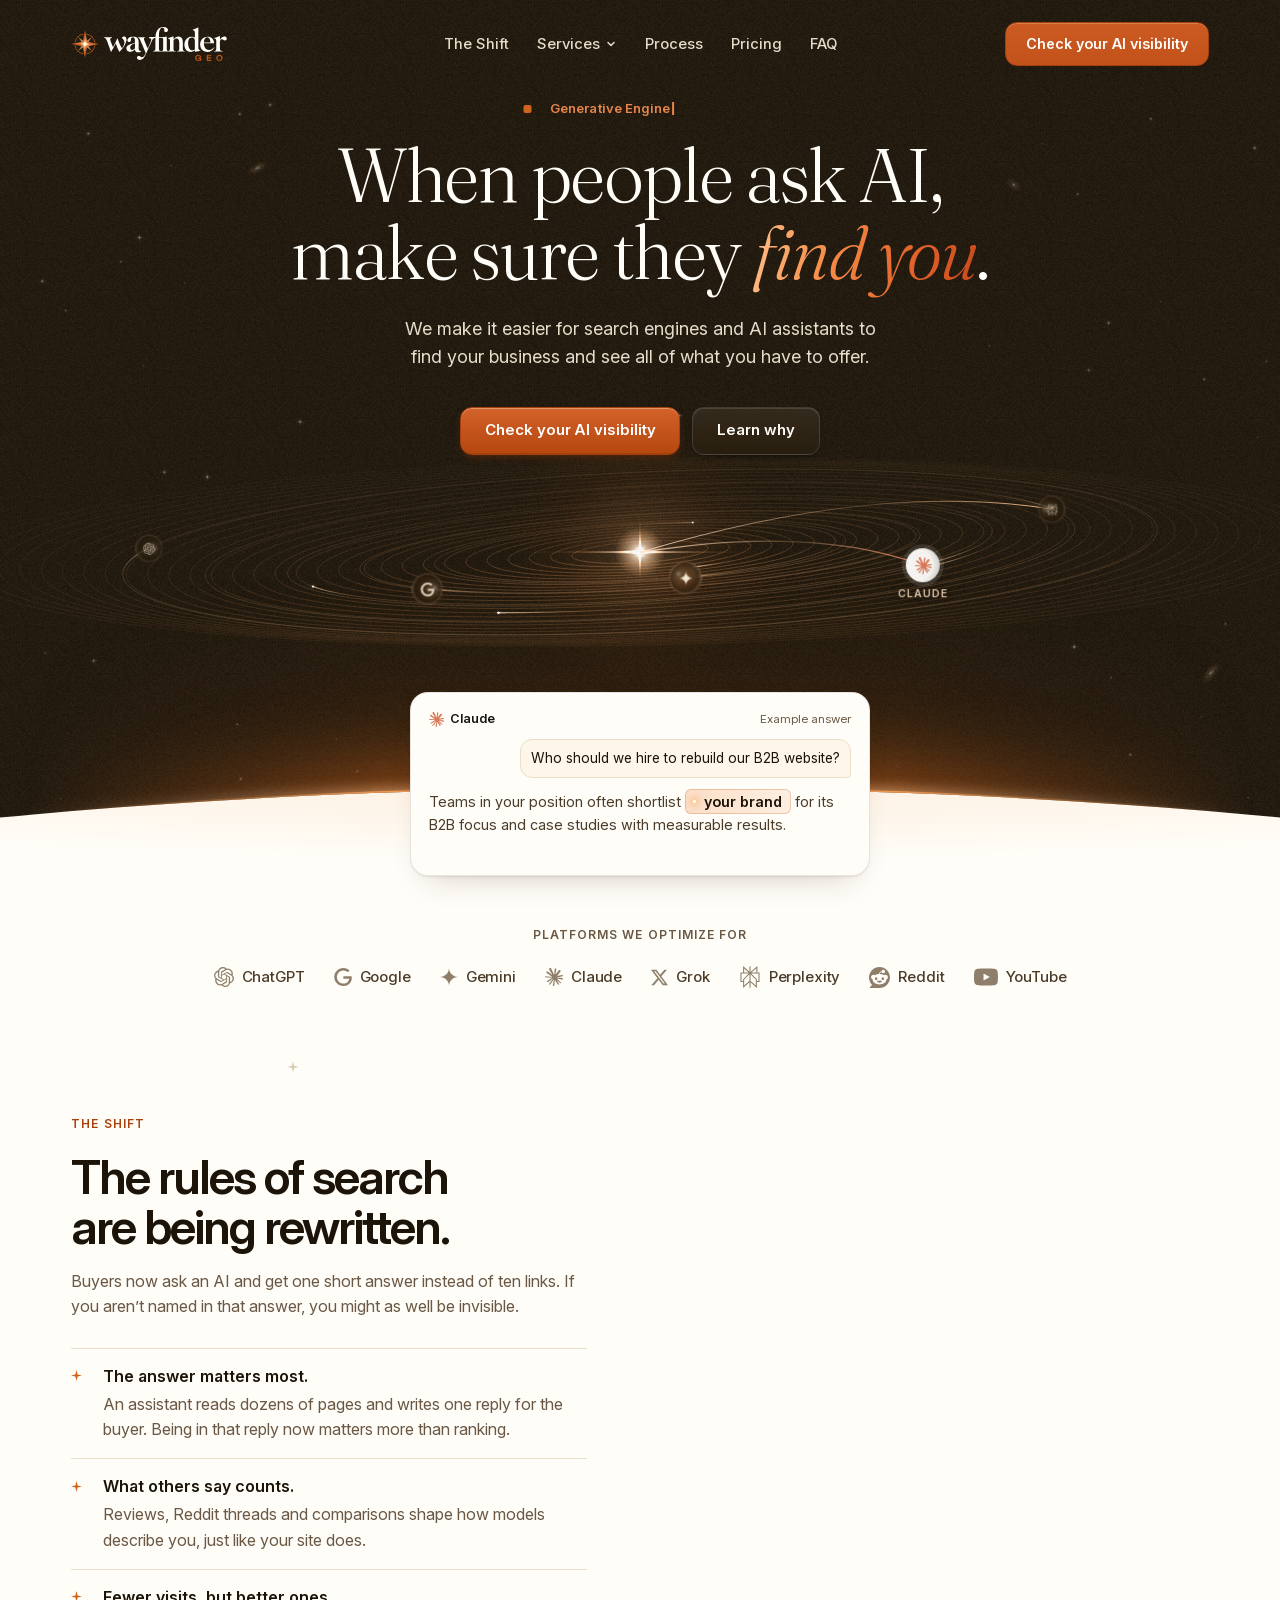
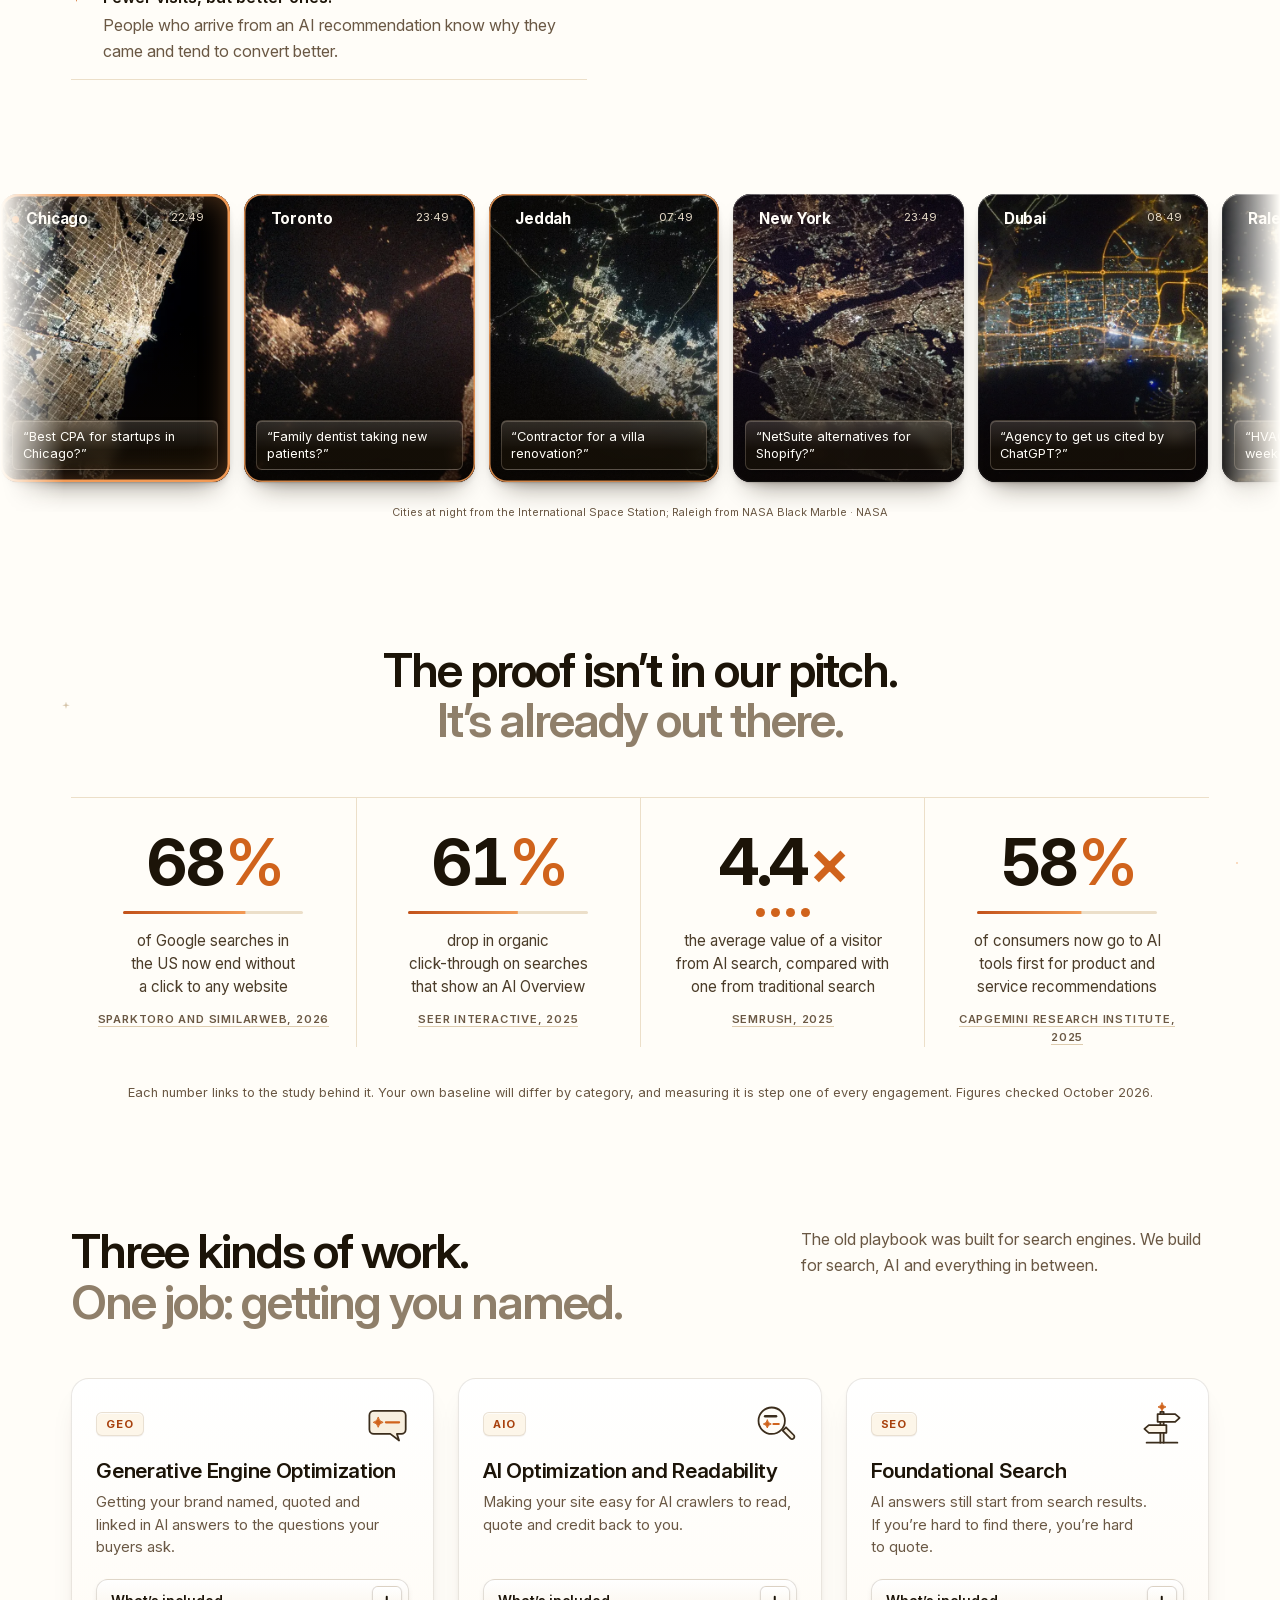
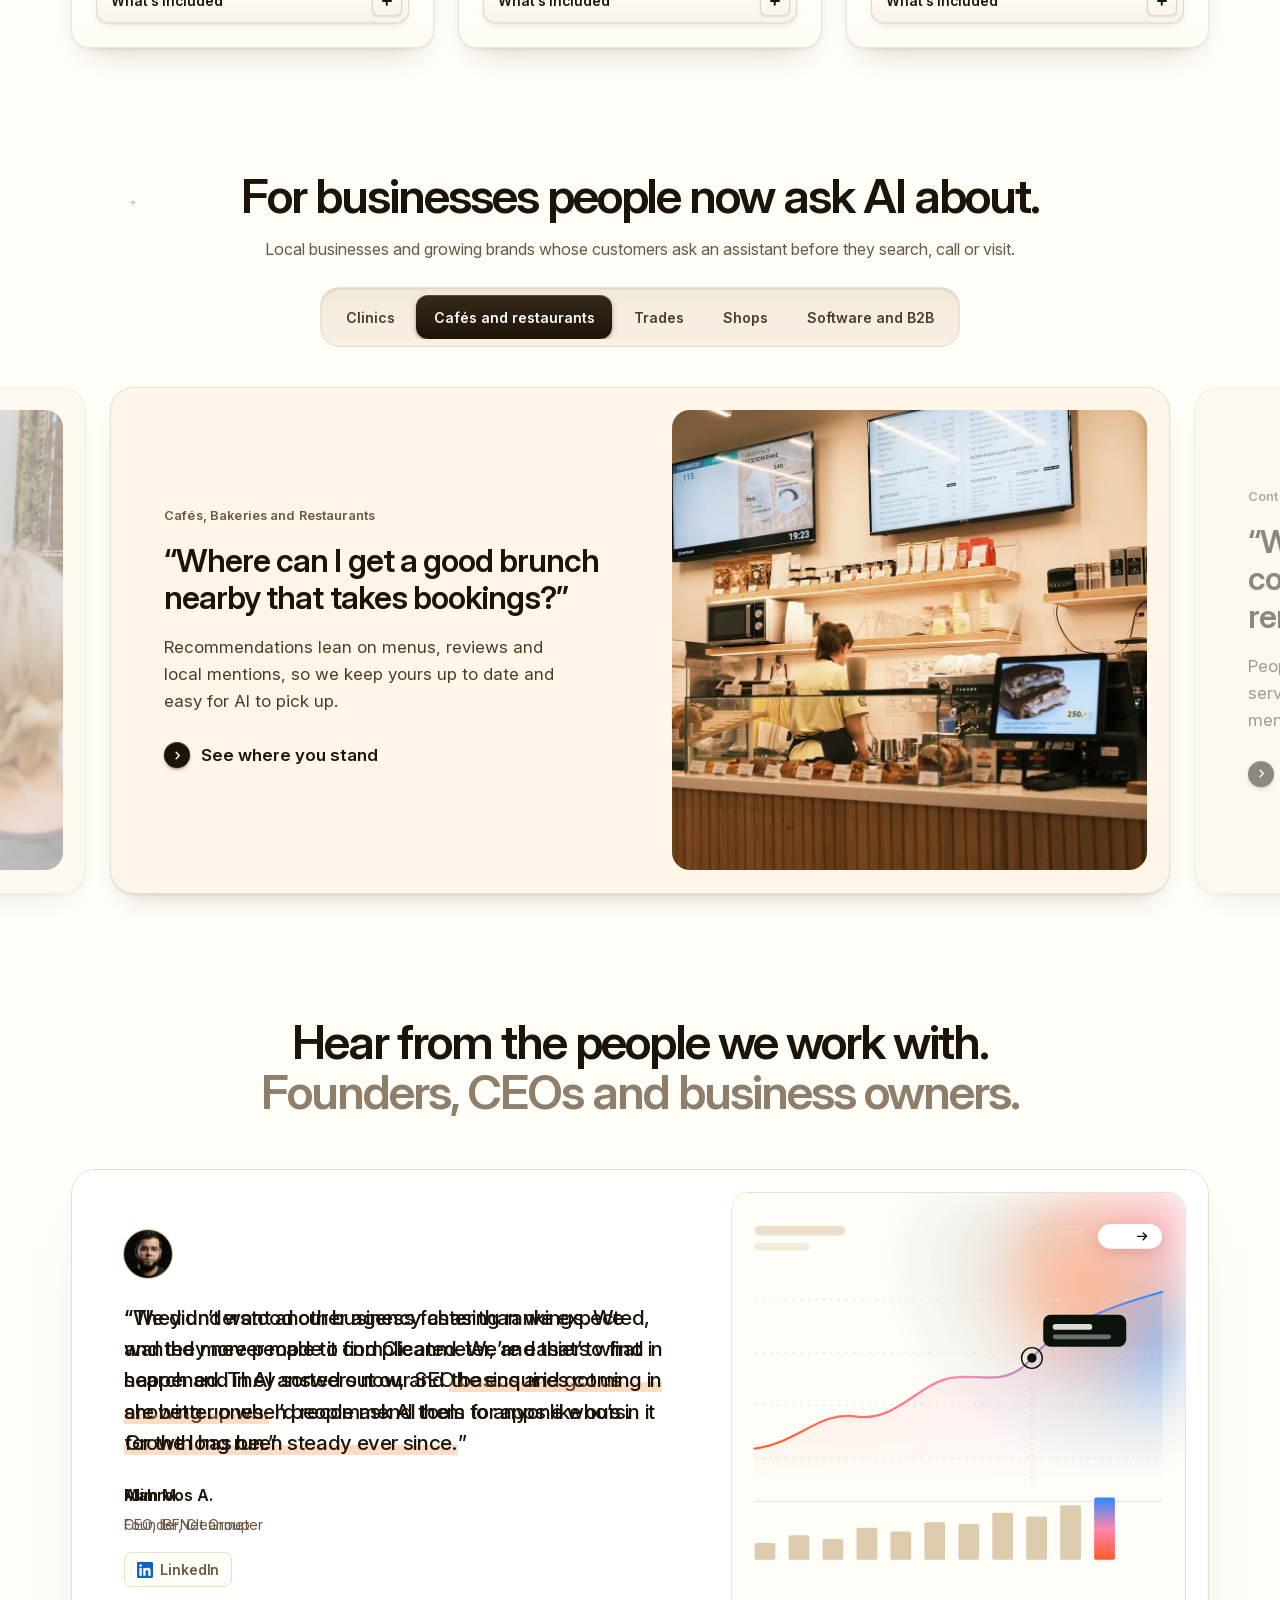
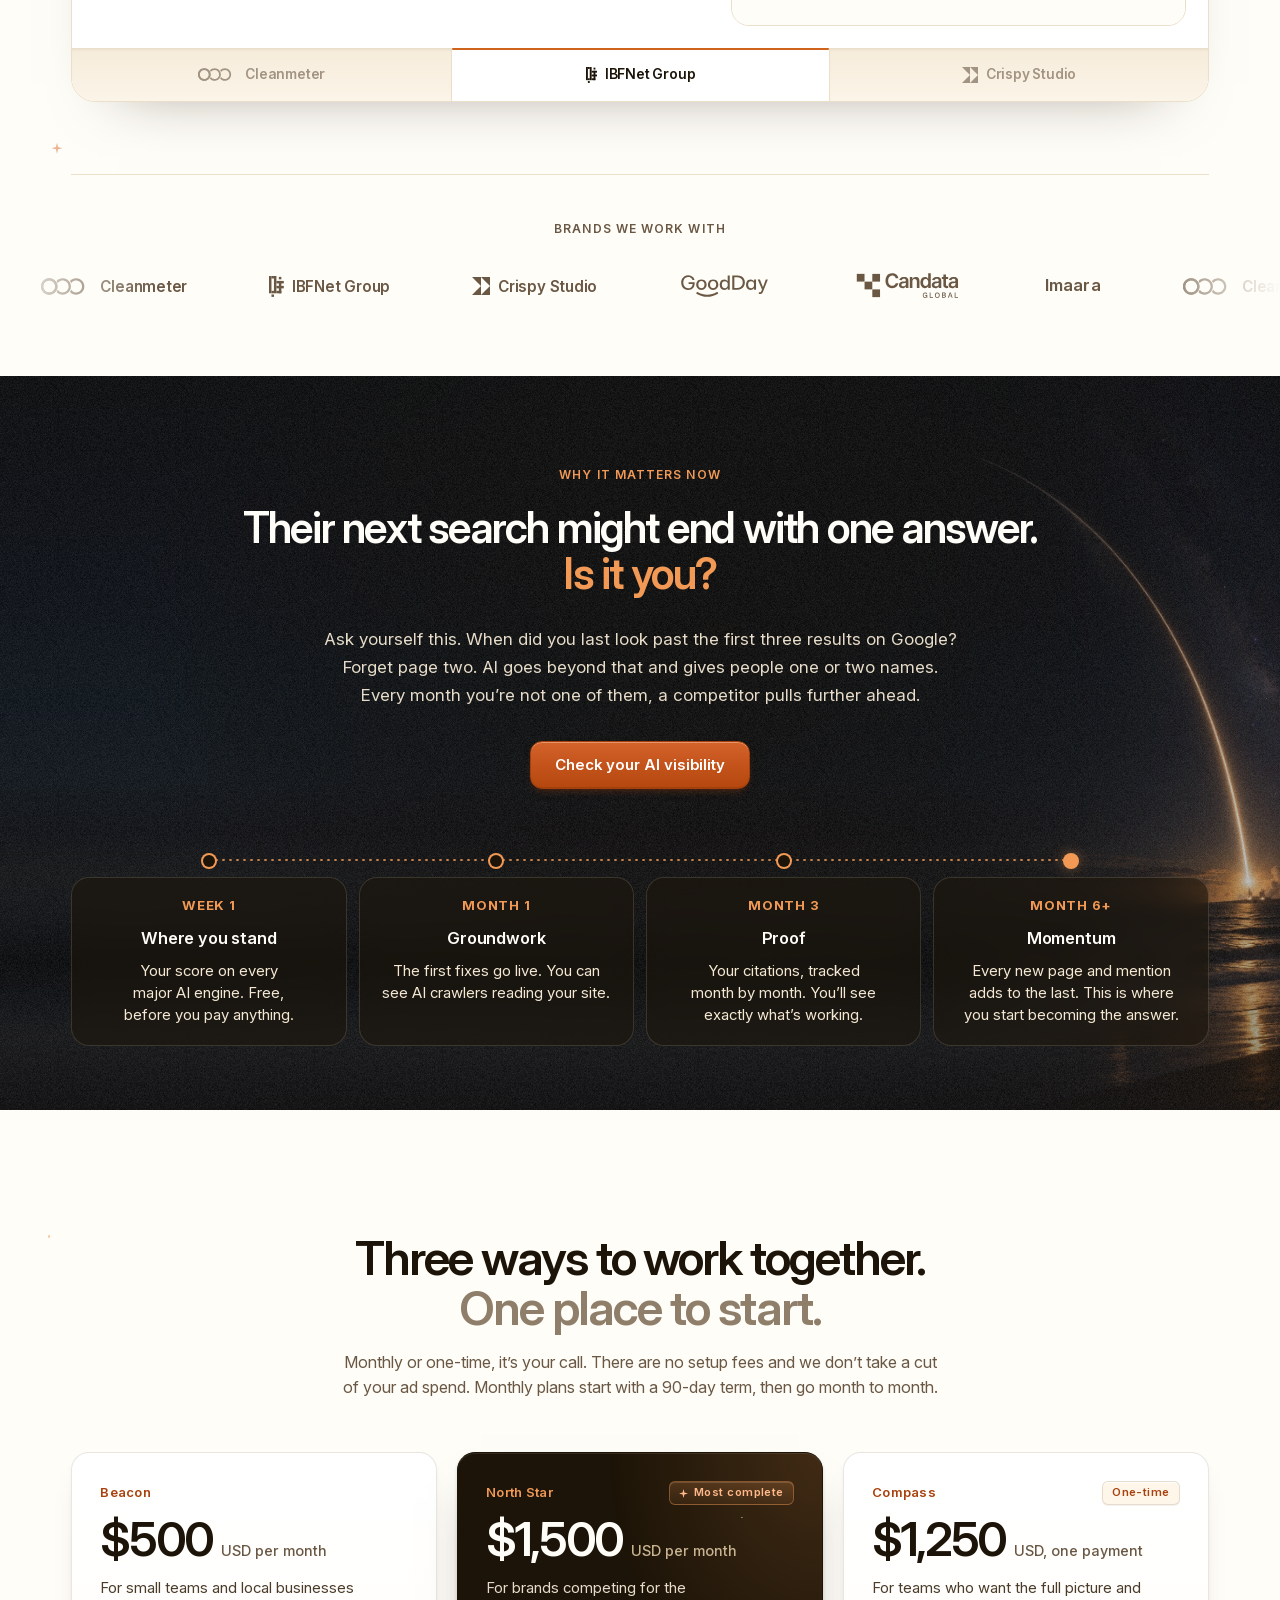
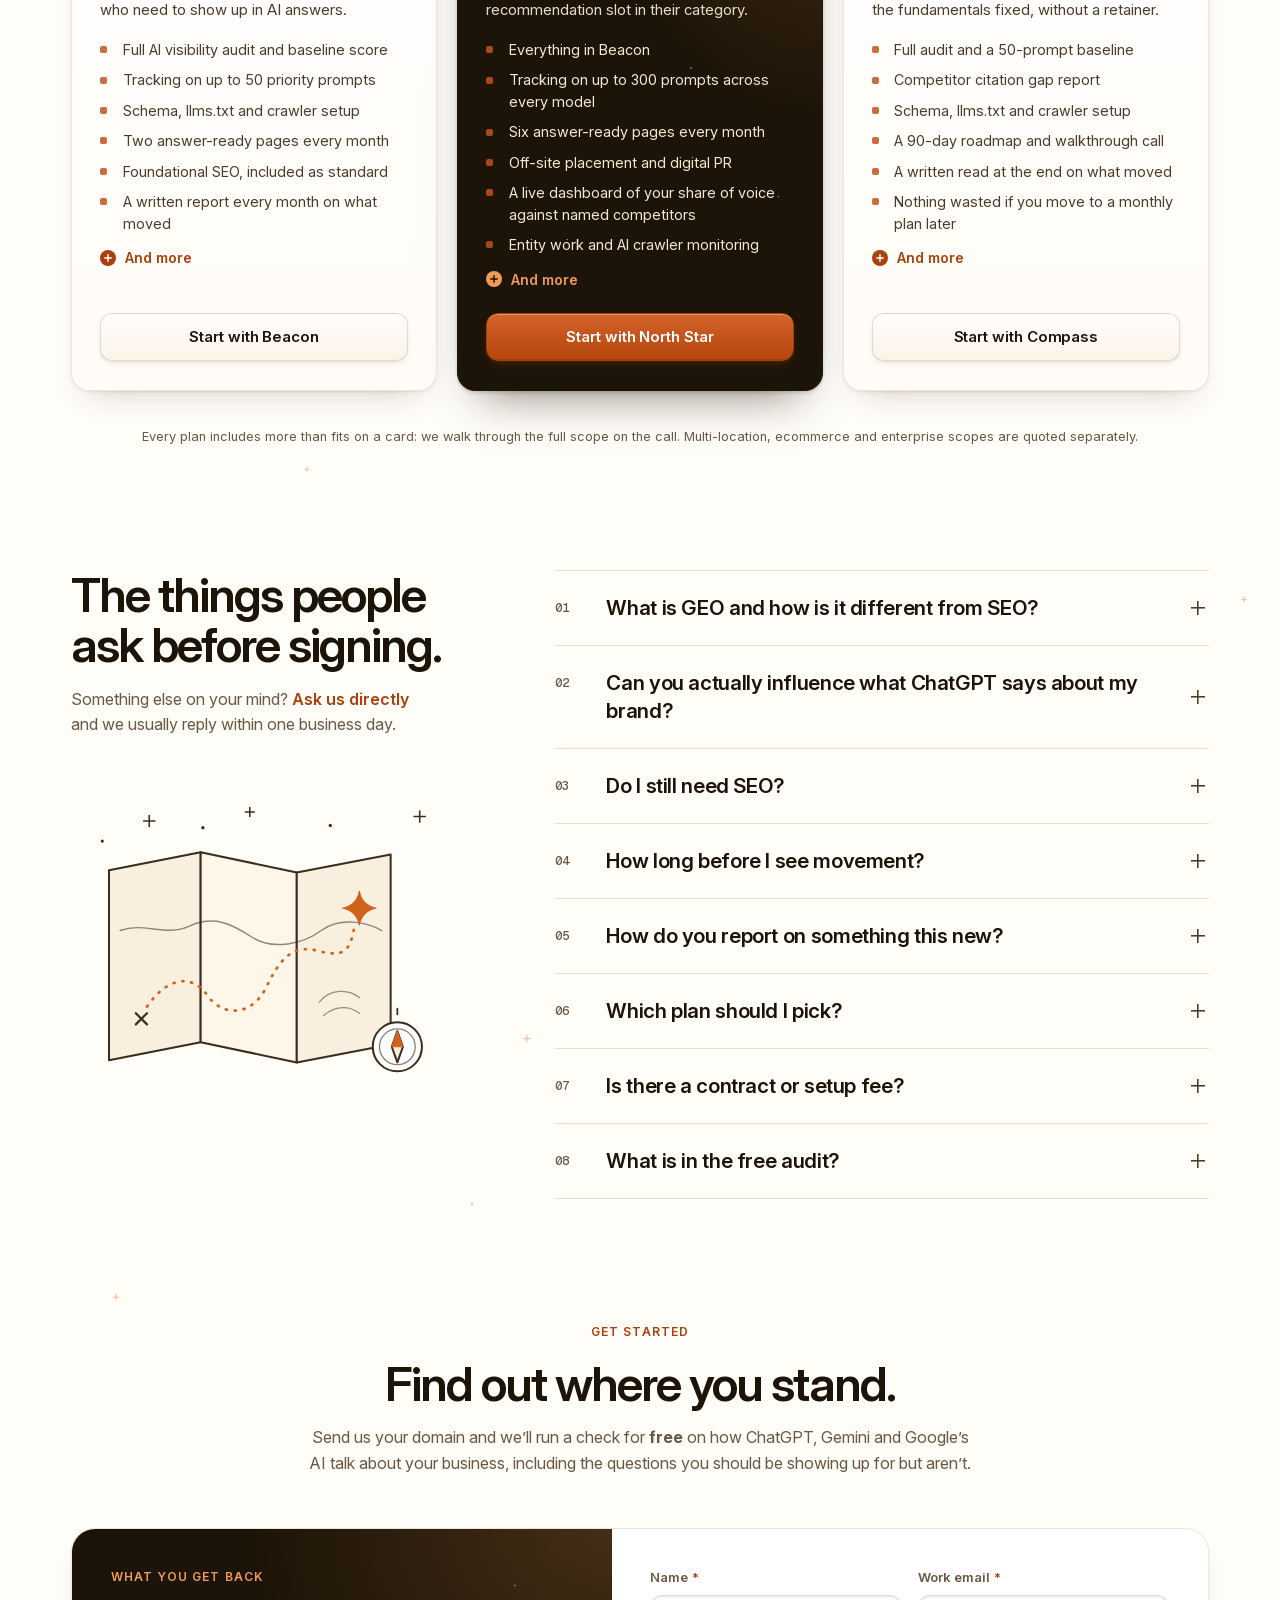
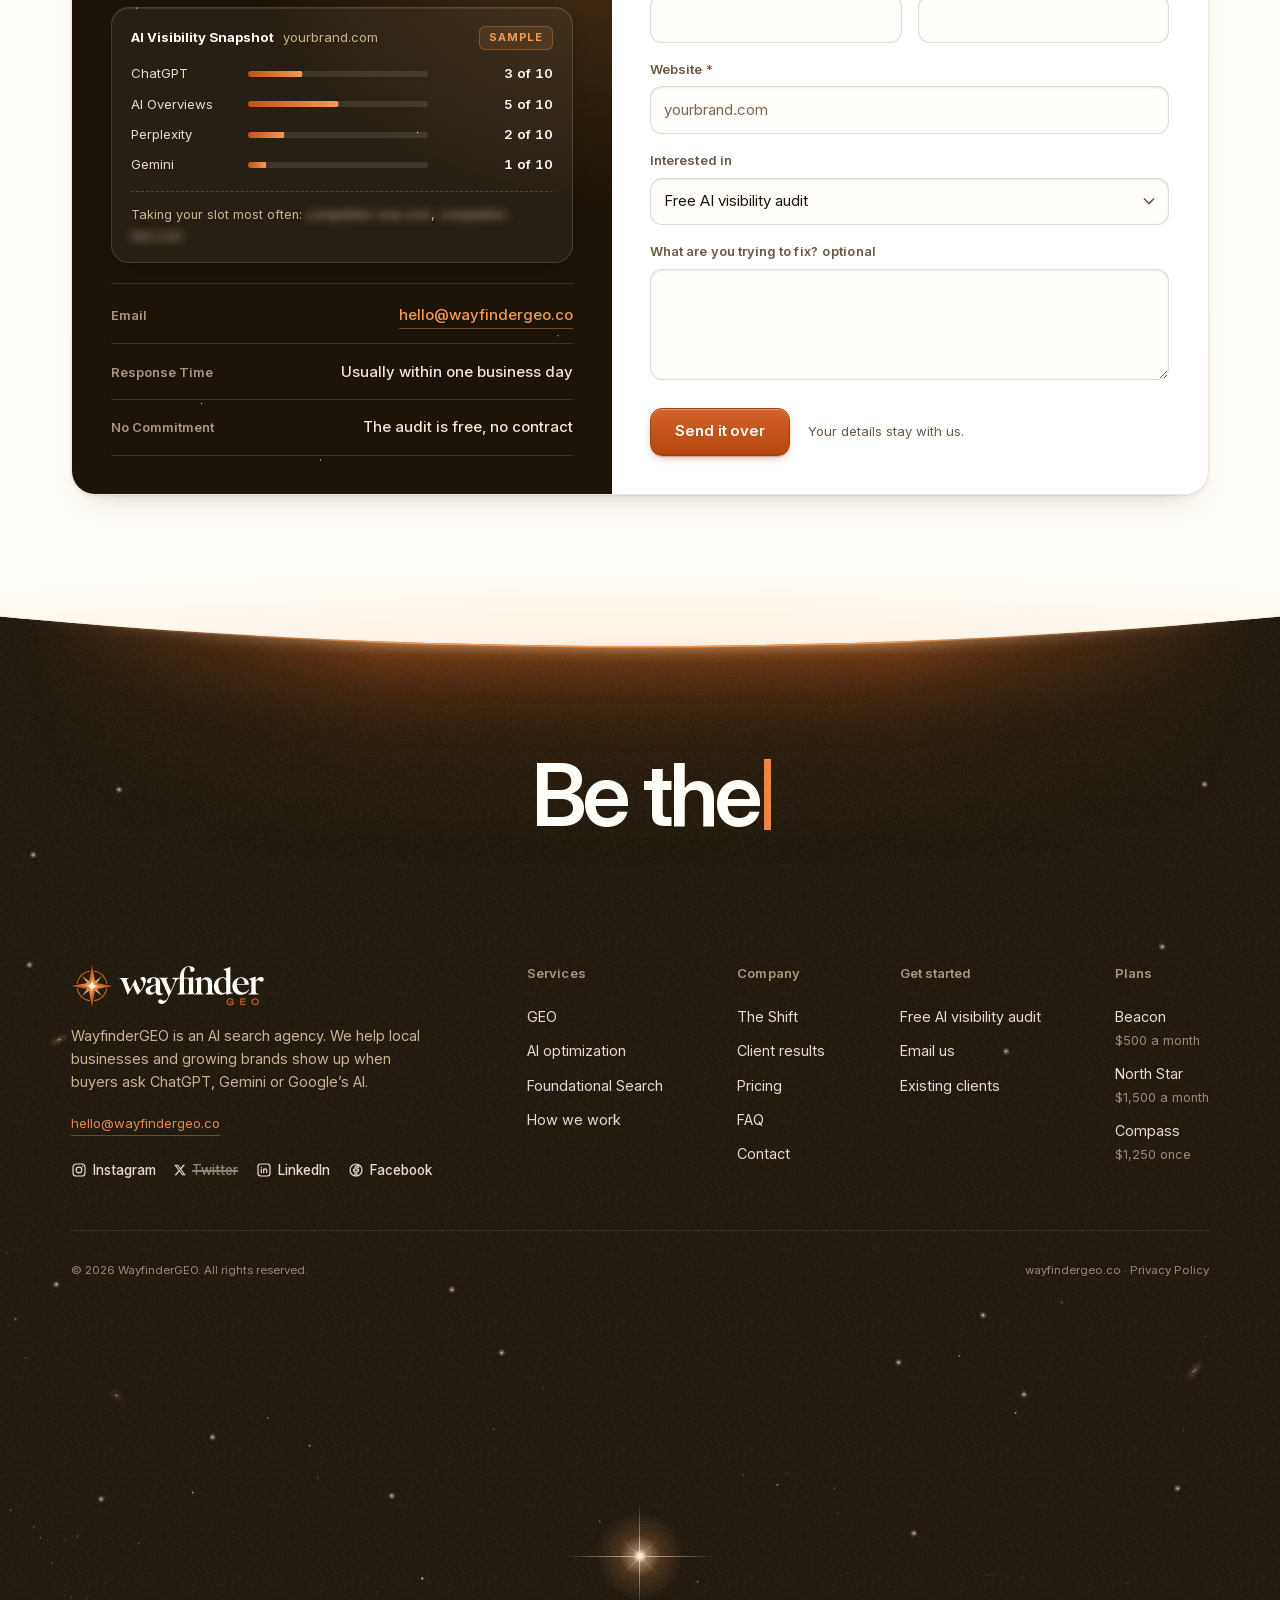
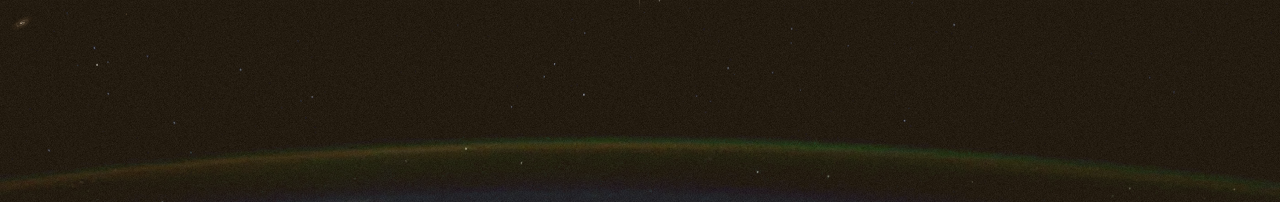
==== commit 96564502: "Phones get the same smooth small-planet trails as desktop" ====
--- a/index.html
+++ b/index.html
@@ -794,6 +794,6 @@
 <script src="assets/js/sky.js?v=20261026a"></script><script src="assets/js/navfade.js?v=20261020a"></script><script src="assets/js/nav.js?v=20261020i"></script><script src="assets/js/fit.js?v=20261026a"></script><script src="assets/js/hx4.js?v=20261026a"></script><script>(function(){var hero=document.querySelector('.hx.o5'),card=document.getElementById('card');
 function seam(){var h=hero.getBoundingClientRect(),c=card.getBoundingClientRect(),cross=innerWidth<700?100:96;
 hero.style.setProperty('--sky',Math.round(c.top-h.top+cross)+'px');}
-seam();addEventListener('resize',seam);if(document.fonts&&document.fonts.ready)document.fonts.ready.then(function(){seam();dispatchEvent(new Event('resize'));});})();</script><script src="assets/js/orbits7.js?v=20261026a"></script>
+seam();addEventListener('resize',seam);if(document.fonts&&document.fonts.ready)document.fonts.ready.then(function(){seam();dispatchEvent(new Event('resize'));});})();</script><script src="assets/js/orbits7.js?v=20261026b"></script>
 <script src="assets/js/footsky.js?v=20261021b"></script><script src="script.js?v=20261020a"></script><script src="assets/js/globe-data.js?v=20260929e"></script><script src="assets/js/page.js?v=20261020f"></script>
 </body></html>
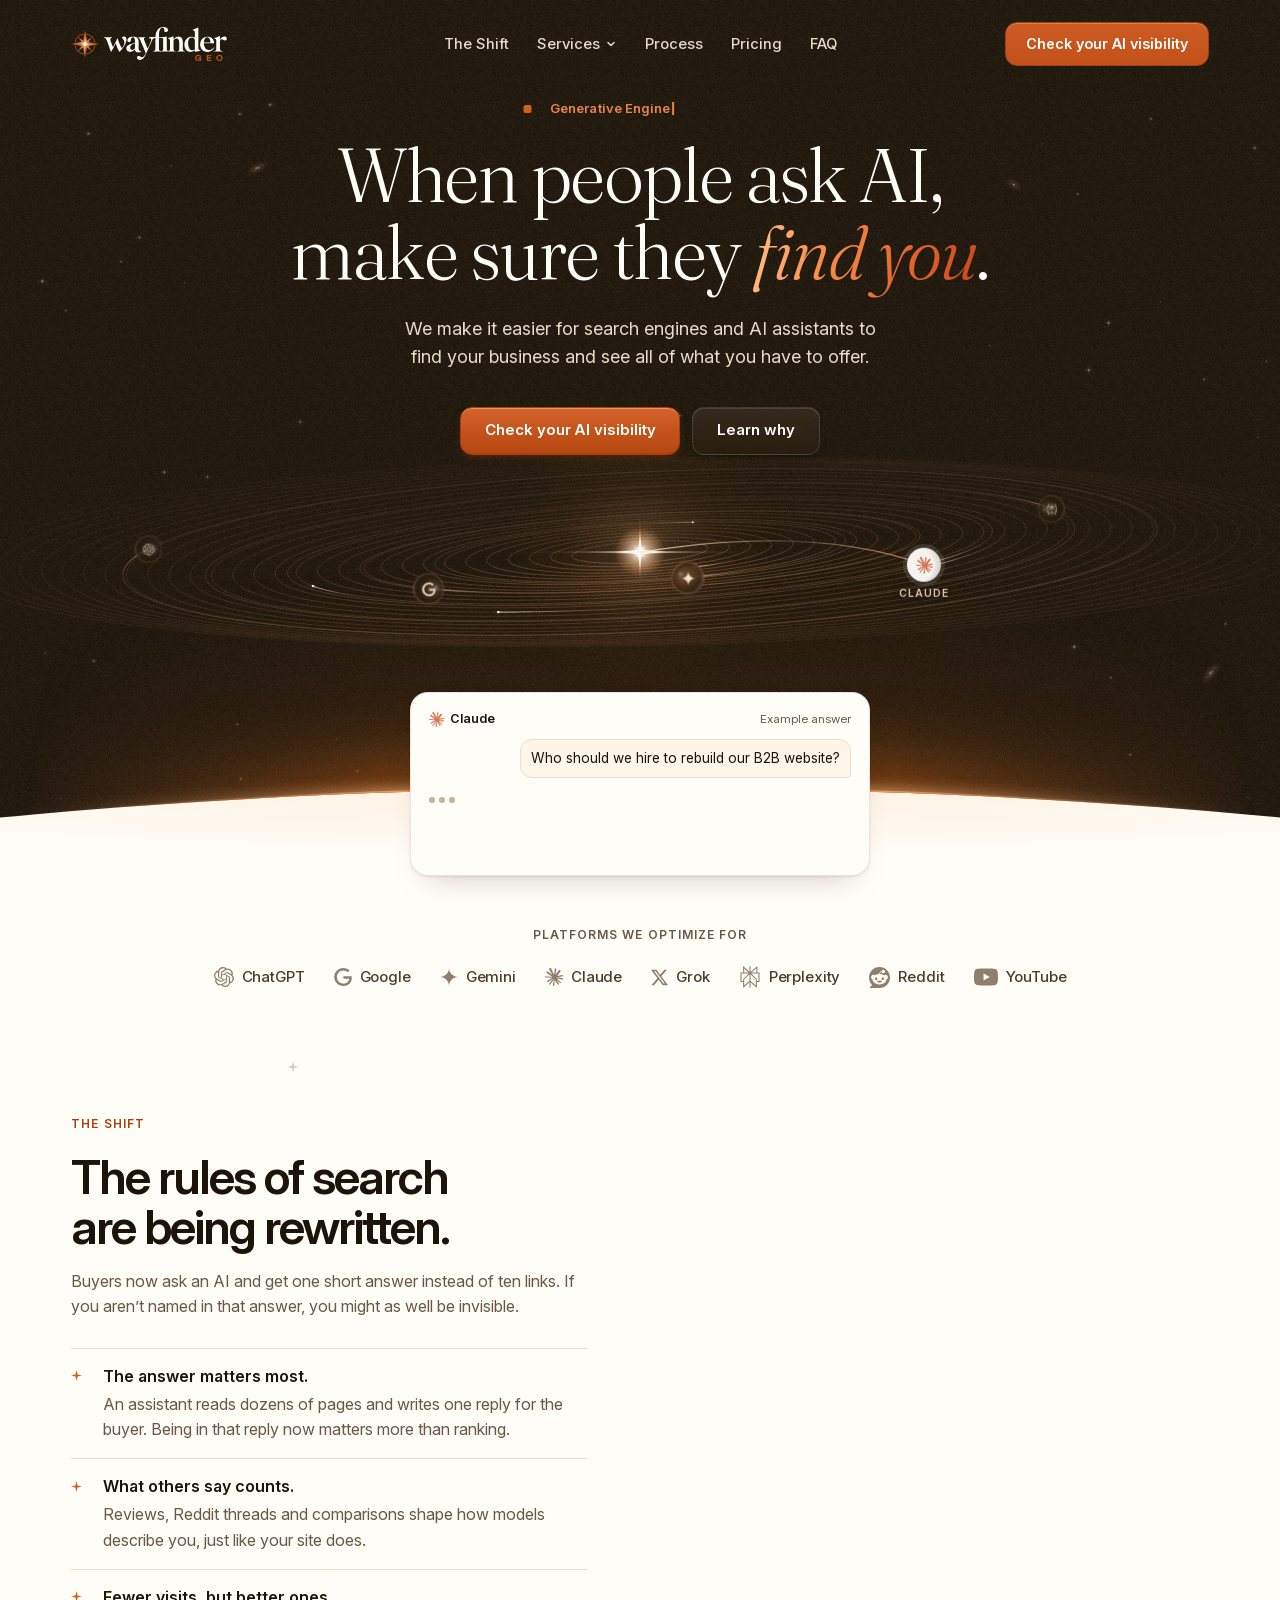
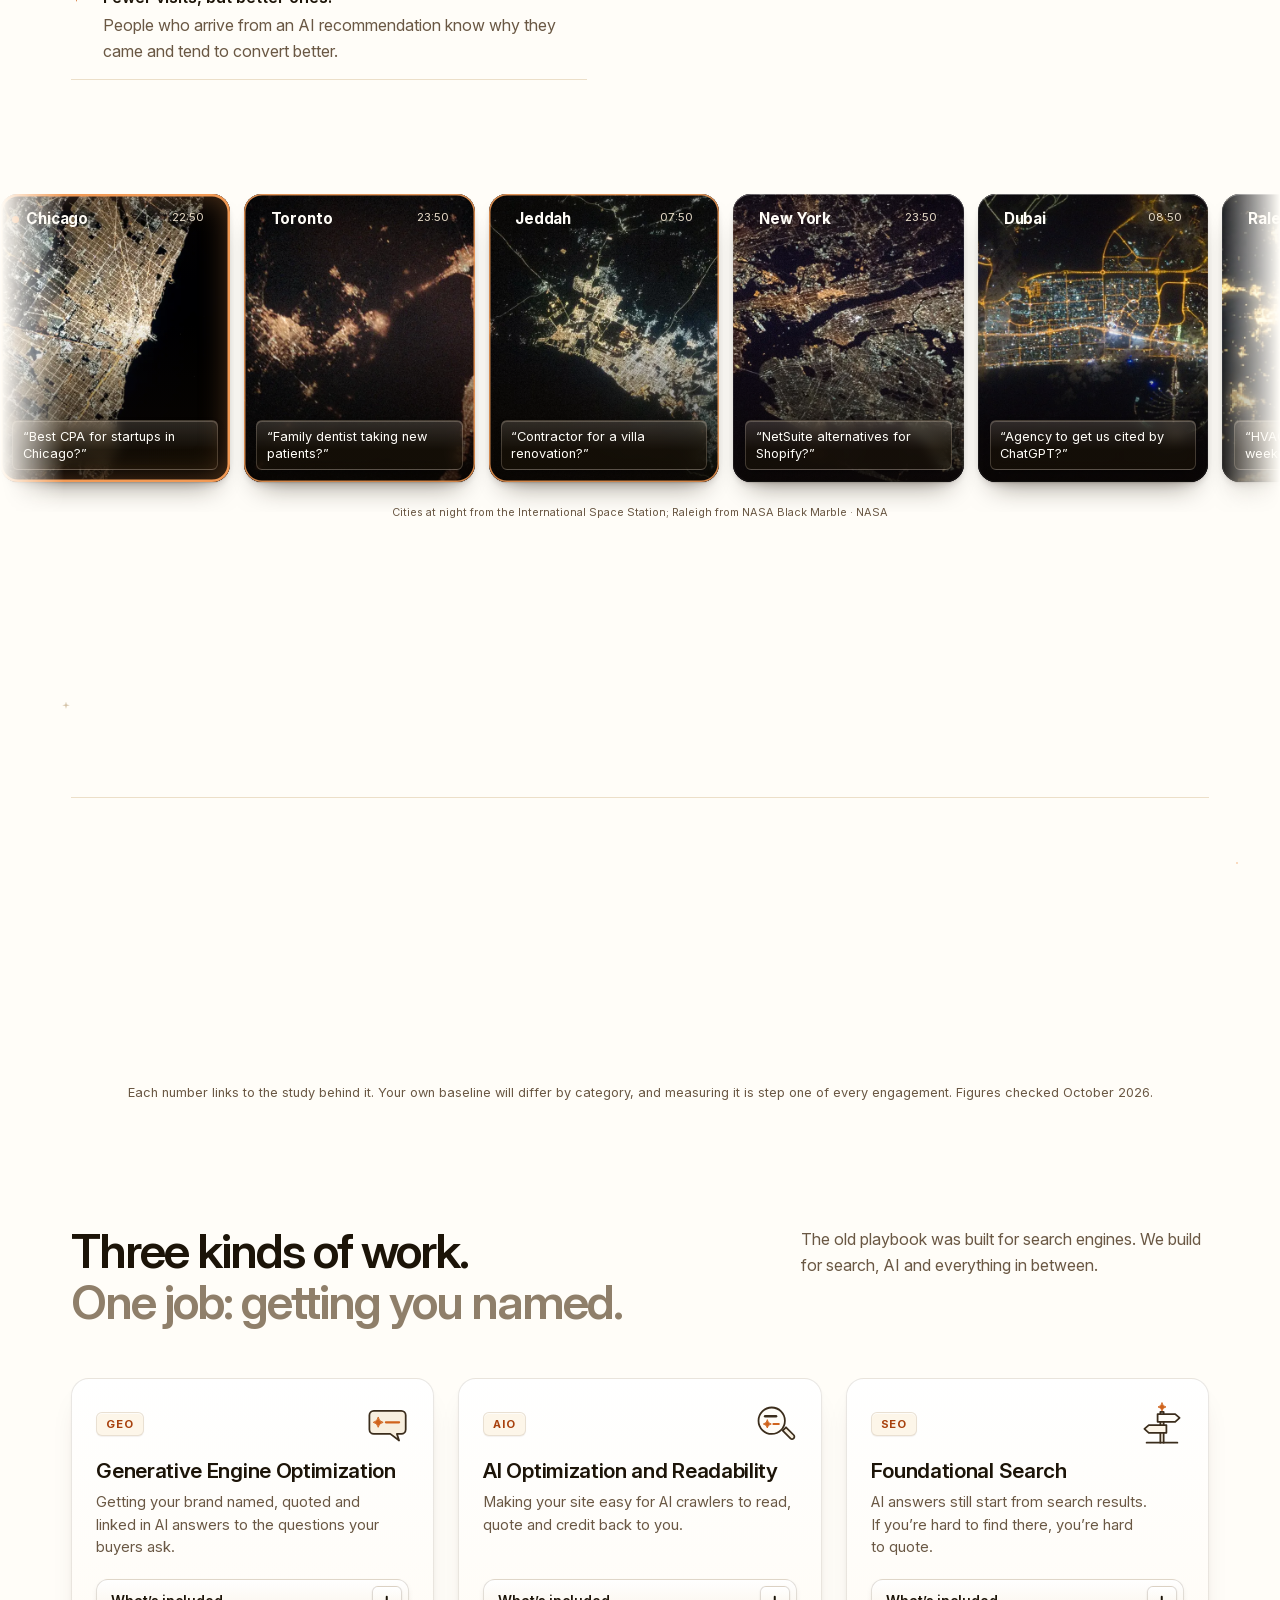
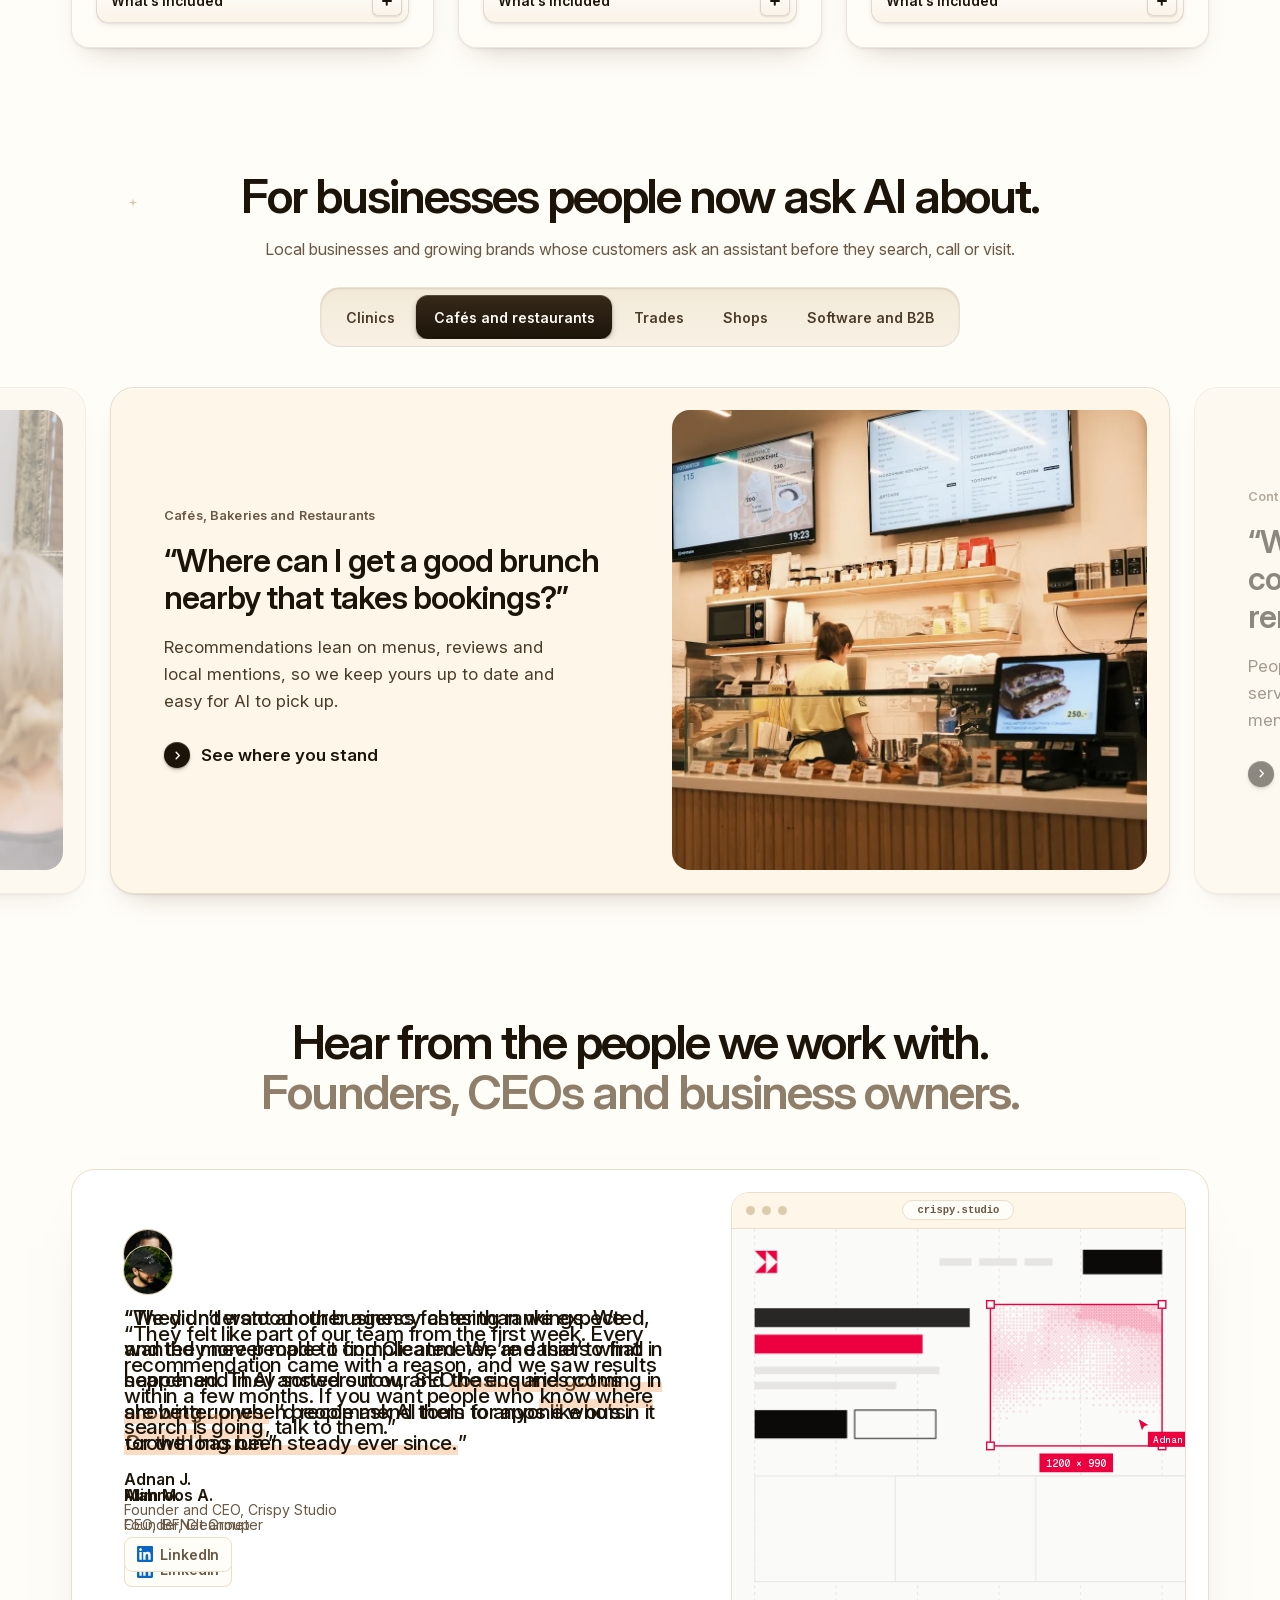
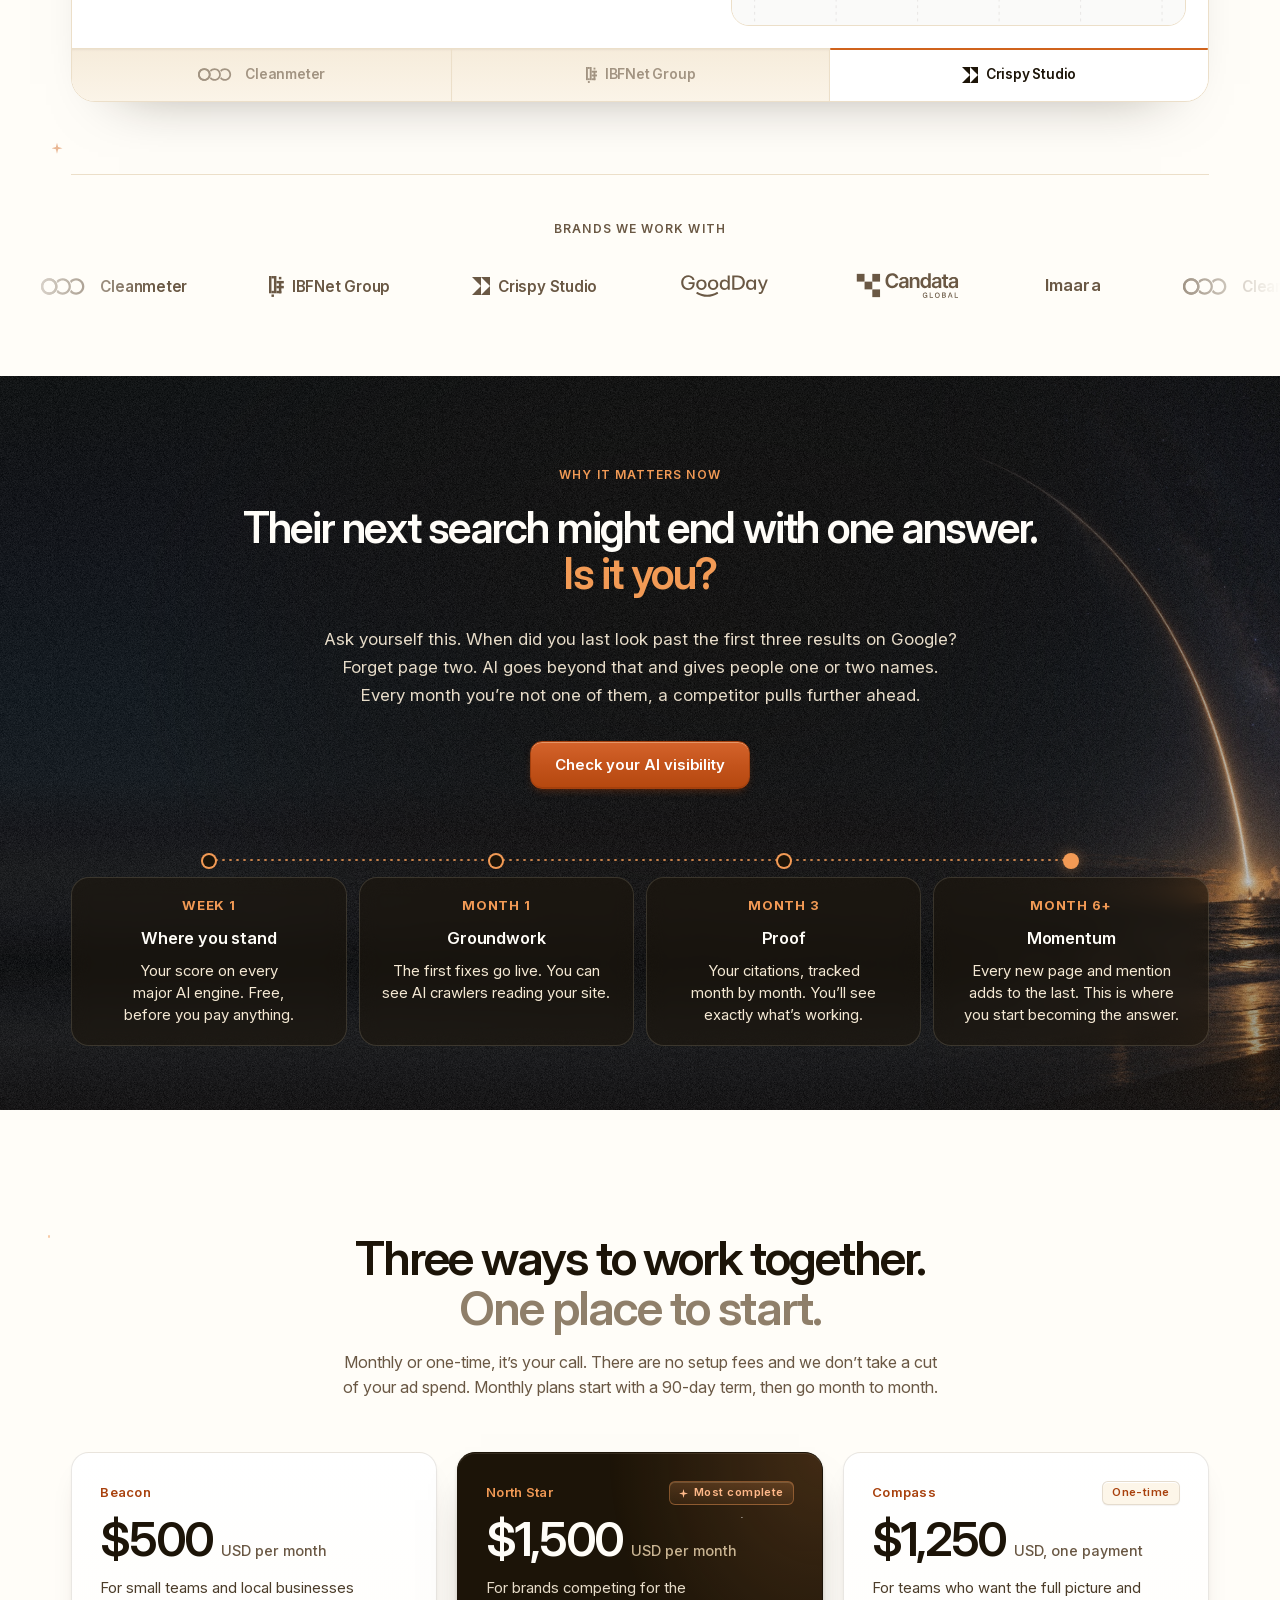
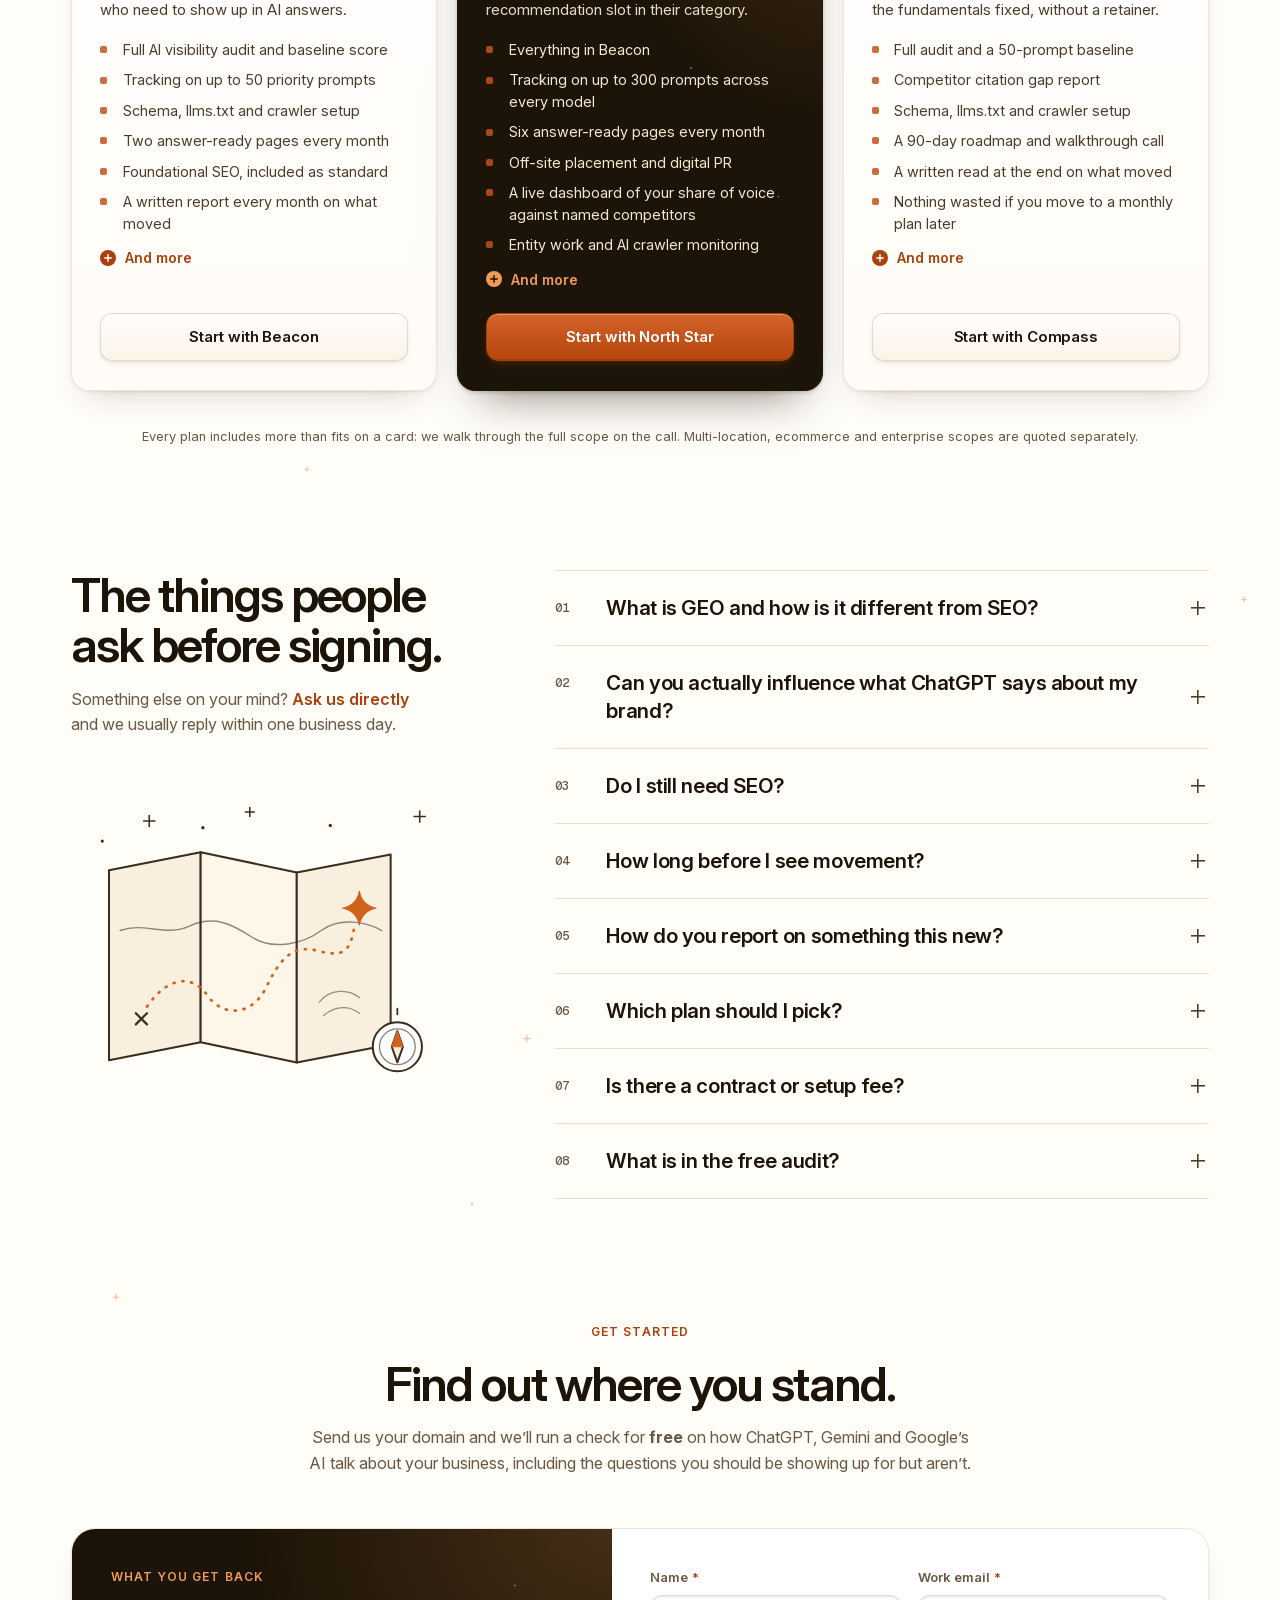
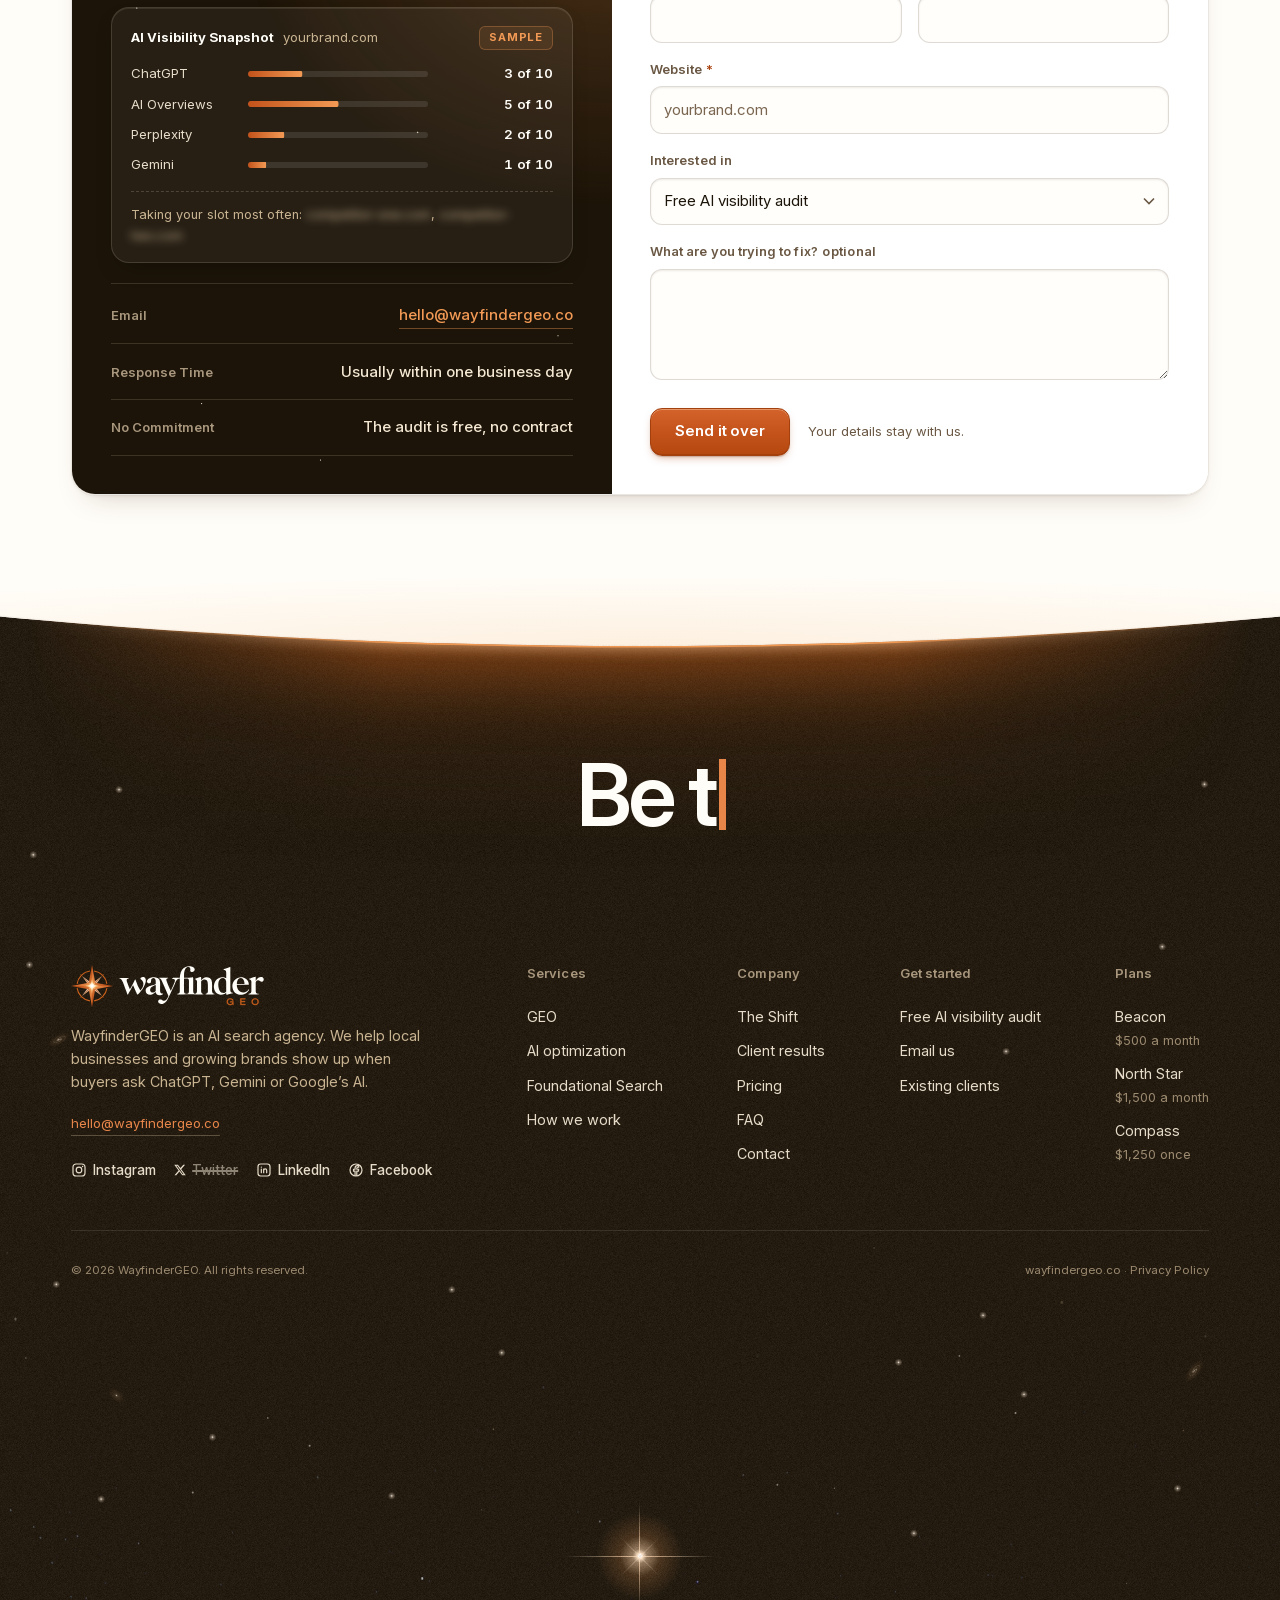
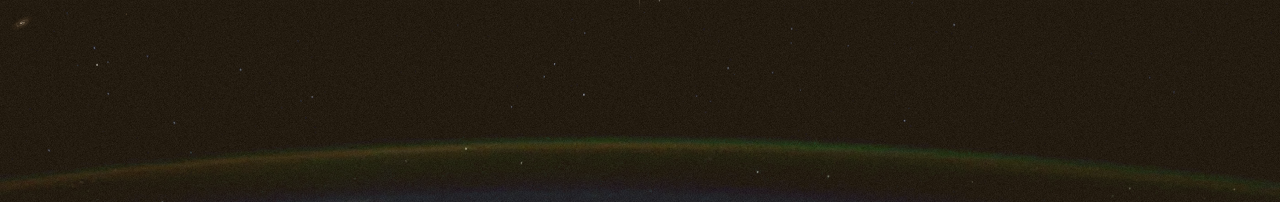
==== commit 8be6a15d: "Smooth closing for the Services cards, no load jump on desktop, share text + llms.txt match the new " ====
--- a/index.html
+++ b/index.html
@@ -9,7 +9,7 @@
 
 <meta property="og:type" content="website">
 <meta property="og:title" content="WayfinderGEO: When people ask AI, make sure they find you.">
-<meta property="og:description" content="Search didn’t slow down, it moved. We help your brand be where the customers are.">
+<meta property="og:description" content="We make it easier for search engines and AI assistants to find your business and see all of what you have to offer.">
 <meta property="og:url" content="https://wayfindergeo.co/">
 <meta property="og:image" content="https://wayfindergeo.co/og-image.jpg?v=5">
 <meta property="og:image:width" content="1200">
@@ -18,7 +18,7 @@
 <meta property="og:site_name" content="WayfinderGEO">
 <meta name="twitter:card" content="summary_large_image">
 <meta name="twitter:title" content="WayfinderGEO: When people ask AI, make sure they find you.">
-<meta name="twitter:description" content="Search didn’t slow down, it moved. We help your brand be where the customers are.">
+<meta name="twitter:description" content="We make it easier for search engines and AI assistants to find your business and see all of what you have to offer.">
 <meta name="twitter:image" content="https://wayfindergeo.co/og-image.jpg?v=5">
 <meta name="theme-color" content="#fffdf8" media="(prefers-color-scheme: light)">
 <meta name="theme-color" content="#fffdf8">
@@ -203,7 +203,7 @@
   ]
 }
 </script>
-<script>document.documentElement.classList.add("wf-js");(function(){var d=document.documentElement.dataset,D={size:"floor",trail:"1",line:"1",mw:"a",gx:"arch"};for(var k in D)d[k]=D[k];})()</script><link rel="stylesheet" href="assets/hero-remake.css?v=20261026c"></head><body id="top">
+<script>document.documentElement.classList.add("wf-js");(function(){var d=document.documentElement.dataset,D={size:"floor",trail:"1",line:"1",mw:"a",gx:"arch"};for(var k in D)d[k]=D[k];})()</script><link rel="stylesheet" href="assets/hero-remake.css?v=20261026e"></head><body id="top">
 <svg width="0" height="0" style="position:absolute" aria-hidden="true" focusable="false"><defs><linearGradient id="wf-gem" x1="0" y1="0" x2="1" y2="1"><stop offset="0" stop-color="#4796E3"/><stop offset=".55" stop-color="#9177C7"/><stop offset="1" stop-color="#CA6673"/></linearGradient></defs></svg>
 <header class="wn on-dark" id="wn">
   <div class="wn-blur" aria-hidden="true"></div>
@@ -791,7 +791,7 @@
 <div class="fg-grain" aria-hidden="true"></div>
 </div>
 <script>window.HX={icons:{"openai": "<svg aria-hidden=\"true\" focusable=\"false\" viewBox=\"0 0 24 24\"><path d=\"M22.2819 9.8211a5.9847 5.9847 0 0 0-.5157-4.9108 6.0462 6.0462 0 0 0-6.5098-2.9A6.0651 6.0651 0 0 0 4.9807 4.1818a5.9847 5.9847 0 0 0-3.9977 2.9 6.0462 6.0462 0 0 0 .7427 7.0966 5.98 5.98 0 0 0 .511 4.9107 6.051 6.051 0 0 0 6.5146 2.9001A5.9847 5.9847 0 0 0 13.2599 24a6.0557 6.0557 0 0 0 5.7718-4.2058 5.9894 5.9894 0 0 0 3.9977-2.9001 6.0557 6.0557 0 0 0-.7475-7.0729zm-9.022 12.6081a4.4755 4.4755 0 0 1-2.8764-1.0408l.1419-.0804 4.7783-2.7582a.7948.7948 0 0 0 .3927-.6813v-6.7369l2.02 1.1686a.071.071 0 0 1 .038.052v5.5826a4.504 4.504 0 0 1-4.4945 4.4944zm-9.6607-4.1254a4.4708 4.4708 0 0 1-.5346-3.0137l.142.0852 4.783 2.7582a.7712.7712 0 0 0 .7806 0l5.8428-3.3685v2.3324a.0804.0804 0 0 1-.0332.0615L9.74 19.9502a4.4992 4.4992 0 0 1-6.1408-1.6464zM2.3408 7.8956a4.485 4.485 0 0 1 2.3655-1.9728V11.6a.7664.7664 0 0 0 .3879.6765l5.8144 3.3543-2.0201 1.1685a.0757.0757 0 0 1-.071 0l-4.8303-2.7865A4.504 4.504 0 0 1 2.3408 7.872zm16.5963 3.8558L13.1038 8.364 15.1192 7.2a.0757.0757 0 0 1 .071 0l4.8303 2.7913a4.4944 4.4944 0 0 1-.6765 8.1042v-5.6772a.79.79 0 0 0-.407-.667zm2.0107-3.0231l-.142-.0852-4.7735-2.7818a.7759.7759 0 0 0-.7854 0L9.409 9.2297V6.8974a.0662.0662 0 0 1 .0284-.0615l4.8303-2.7866a4.4992 4.4992 0 0 1 6.6802 4.66zM8.3065 12.863l-2.02-1.1638a.0804.0804 0 0 1-.038-.0567V6.0742a4.4992 4.4992 0 0 1 7.3757-3.4537l-.142.0805L8.704 5.459a.7948.7948 0 0 0-.3927.6813zm1.0976-2.3654l2.602-1.4998 2.6069 1.4998v2.9994l-2.5974 1.4997-2.6067-1.4997Z\"/></svg>", "google": "<svg aria-hidden=\"true\" focusable=\"false\" viewBox=\"0 0 24 24\"><path d=\"M12.48 10.92v3.28h7.84c-.24 1.84-.853 3.187-1.787 4.133-1.147 1.147-2.933 2.4-6.053 2.4-4.827 0-8.6-3.893-8.6-8.72s3.773-8.72 8.6-8.72c2.6 0 4.507 1.027 5.907 2.347l2.307-2.307C18.747 1.44 16.133 0 12.48 0 5.867 0 .307 5.387.307 12s5.56 12 12.173 12c3.573 0 6.267-1.173 8.373-3.36 2.16-2.16 2.84-5.213 2.84-7.667 0-.76-.053-1.467-.173-2.053H12.48z\"/></svg>", "gemini": "<svg aria-hidden=\"true\" focusable=\"false\" viewBox=\"0 0 24 24\"><path d=\"M11.04 19.32Q12 21.51 12 24q0-2.49.93-4.68.96-2.19 2.58-3.81t3.81-2.55Q21.51 12 24 12q-2.49 0-4.68-.93a12.3 12.3 0 0 1-3.81-2.58 12.3 12.3 0 0 1-2.58-3.81Q12 2.49 12 0q0 2.49-.96 4.68-.93 2.19-2.55 3.81a12.3 12.3 0 0 1-3.81 2.58Q2.49 12 0 12q2.49 0 4.68.96 2.19.93 3.81 2.55t2.55 3.81\"/></svg>", "claude": "<svg aria-hidden=\"true\" focusable=\"false\" viewBox=\"0 0 24 24\"><path d=\"m4.7144 15.9555 4.7174-2.6471.079-.2307-.079-.1275h-.2307l-.7893-.0486-2.6956-.0729-2.3375-.0971-2.2646-.1214-.5707-.1215-.5343-.7042.0546-.3522.4797-.3218.686.0608 1.5179.1032 2.2767.1578 1.6514.0972 2.4468.255h.3886l.0546-.1579-.1336-.0971-.1032-.0972L6.973 9.8356l-2.55-1.6879-1.3356-.9714-.7225-.4918-.3643-.4614-.1578-1.0078.6557-.7225.8803.0607.2246.0607.8925.686 1.9064 1.4754 2.4893 1.8336.3643.3035.1457-.1032.0182-.0728-.164-.2733-1.3539-2.4467-1.445-2.4893-.6435-1.032-.17-.6194c-.0607-.255-.1032-.4674-.1032-.7285L6.287.1335 6.6997 0l.9957.1336.419.3642.6192 1.4147 1.0018 2.2282 1.5543 3.0296.4553.8985.2429.8318.091.255h.1579v-.1457l.1275-1.706.2368-2.0947.2307-2.6957.0789-.7589.3764-.9107.7468-.4918.5828.2793.4797.686-.0668.4433-.2853 1.8517-.5586 2.9021-.3643 1.9429h.2125l.2429-.2429.9835-1.3053 1.6514-2.0643.7286-.8196.85-.9046.5464-.4311h1.0321l.759 1.1293-.34 1.1657-1.0625 1.3478-.8804 1.1414-1.2628 1.7-.7893 1.36.0729.1093.1882-.0183 2.8535-.607 1.5421-.2794 1.8396-.3157.8318.3886.091.3946-.3278.8075-1.967.4857-2.3072.4614-3.4364.8136-.0425.0304.0486.0607 1.5482.1457.6618.0364h1.621l3.0175.2247.7892.522.4736.6376-.079.4857-1.2142.6193-1.6393-.3886-3.825-.9107-1.3113-.3279h-.1822v.1093l1.0929 1.0686 2.0035 1.8092 2.5075 2.3314.1275.5768-.3218.4554-.34-.0486-2.2039-1.6575-.85-.7468-1.9246-1.621h-.1275v.17l.4432.6496 2.3436 3.5214.1214 1.0807-.17.3521-.6071.2125-.6679-.1214-1.3721-1.9246L14.38 17.959l-1.1414-1.9428-.1397.079-.674 7.2552-.3156.3703-.7286.2793-.6071-.4614-.3218-.7468.3218-1.4753.3886-1.9246.3157-1.53.2853-1.9004.17-.6314-.0121-.0425-.1397.0182-1.4328 1.9672-2.1796 2.9446-1.7243 1.8456-.4128.164-.7164-.3704.0667-.6618.4008-.5889 2.386-3.0357 1.4389-1.882.929-1.0868-.0062-.1579h-.0546l-6.3385 4.1164-1.1293.1457-.4857-.4554.0608-.7467.2307-.2429 1.9064-1.3114Z\"/></svg>", "grok": "<svg aria-hidden=\"true\" focusable=\"false\" viewBox=\"0 0 24 24\"><path d=\"M18.901 1.153h3.68l-8.04 9.19L24 22.846h-7.406l-5.8-7.584-6.638 7.584H.474l8.6-9.83L0 1.154h7.594l5.243 6.932ZM17.61 20.644h2.039L6.486 3.24H4.298Z\"/></svg>", "perplexity": "<svg aria-hidden=\"true\" focusable=\"false\" viewBox=\"0 0 24 24\"><path d=\"M22.3977 7.0896h-2.3106V.0676l-7.5094 6.3542V.1577h-1.1554v6.1966L4.4904 0v7.0896H1.6023v10.3976h2.8882V24l6.932-6.3591v6.2005h1.1554v-6.0469l6.9318 6.1807v-6.4879h2.8882V7.0896zm-3.4657-4.531v4.531h-5.355l5.355-4.531zm-13.2862.0676 4.8691 4.4634H5.6458V2.6262zM2.7576 16.332V8.245h7.8476l-6.1149 6.1147v1.9723H2.7576zm2.8882 5.0404v-3.8852h.0001v-2.6488l5.7763-5.7764v7.0111l-5.7764 5.2993zm12.7086.0248-5.7766-5.1509V9.0618l5.7766 5.7766v6.5588zm2.8882-5.0652h-1.733v-1.9723L13.3948 8.245h7.8478v8.087z\"/></svg>", "reddit": "<svg aria-hidden=\"true\" focusable=\"false\" viewBox=\"0 0 24 24\"><path d=\"M12 0C5.373 0 0 5.373 0 12c0 3.314 1.343 6.314 3.515 8.485l-2.286 2.286C.775 23.225 1.097 24 1.738 24H12c6.627 0 12-5.373 12-12S18.627 0 12 0Zm4.388 3.199c1.104 0 1.999.895 1.999 1.999 0 1.105-.895 2-1.999 2-.946 0-1.739-.657-1.947-1.539v.002c-1.147.162-2.032 1.15-2.032 2.341v.007c1.776.067 3.4.567 4.686 1.363.473-.363 1.064-.58 1.707-.58 1.547 0 2.802 1.254 2.802 2.802 0 1.117-.655 2.081-1.601 2.531-.088 3.256-3.637 5.876-7.997 5.876-4.361 0-7.905-2.617-7.998-5.87-.954-.447-1.614-1.415-1.614-2.538 0-1.548 1.255-2.802 2.803-2.802.645 0 1.239.218 1.712.585 1.275-.79 2.881-1.291 4.64-1.365v-.01c0-1.663 1.263-3.034 2.88-3.207.188-.911.993-1.595 1.959-1.595Zm-8.085 8.376c-.784 0-1.459.78-1.506 1.797-.047 1.016.64 1.429 1.426 1.429.786 0 1.371-.369 1.418-1.385.047-1.017-.553-1.841-1.338-1.841Zm7.406 0c-.786 0-1.385.824-1.338 1.841.047 1.017.634 1.385 1.418 1.385.785 0 1.473-.413 1.426-1.429-.046-1.017-.721-1.797-1.506-1.797Zm-3.703 4.013c-.974 0-1.907.048-2.77.135-.147.015-.241.168-.183.305.483 1.154 1.622 1.964 2.953 1.964 1.33 0 2.47-.81 2.953-1.964.057-.137-.037-.29-.184-.305-.863-.087-1.795-.135-2.769-.135Z\"/></svg>", "youtube": "<svg aria-hidden=\"true\" focusable=\"false\" viewBox=\"0 0 24 24\"><path d=\"M23.498 6.186a3.016 3.016 0 0 0-2.122-2.136C19.505 3.545 12 3.545 12 3.545s-7.505 0-9.377.505A3.017 3.017 0 0 0 .502 6.186C0 8.07 0 12 0 12s0 3.93.502 5.814a3.016 3.016 0 0 0 2.122 2.136c1.871.505 9.376.505 9.376.505s7.505 0 9.377-.505a3.015 3.015 0 0 0 2.122-2.136C24 15.93 24 12 24 12s0-3.93-.502-5.814zM9.545 15.568V8.432L15.818 12l-6.273 3.568z\"/></svg>"},brandIcons:{"google": "<svg viewBox=\"0 0 48 48\" aria-hidden=\"true\" focusable=\"false\"><path fill=\"#EA4335\" d=\"M24 9.5c3.54 0 6.71 1.22 9.21 3.6l6.85-6.85C35.9 2.38 30.47 0 24 0 14.62 0 6.51 5.38 2.56 13.22l7.98 6.19C12.43 13.72 17.74 9.5 24 9.5z\"/><path fill=\"#4285F4\" d=\"M46.98 24.55c0-1.57-.15-3.09-.38-4.55H24v9.02h12.94c-.58 2.96-2.26 5.48-4.78 7.18l7.73 6c4.51-4.18 7.09-10.36 7.09-17.65z\"/><path fill=\"#FBBC05\" d=\"M10.53 28.59c-.48-1.45-.76-2.99-.76-4.59s.27-3.14.76-4.59l-7.98-6.19C.92 16.46 0 20.12 0 24c0 3.88.92 7.54 2.56 10.78l7.97-6.19z\"/><path fill=\"#34A853\" d=\"M24 48c6.48 0 11.93-2.13 15.89-5.81l-7.73-6c-2.15 1.45-4.92 2.3-8.16 2.3-6.26 0-11.57-4.22-13.47-9.91l-7.98 6.19C6.51 42.62 14.62 48 24 48z\"/></svg>", "gemini": "<svg style=\"fill:url(#wf-gem)\" aria-hidden=\"true\" focusable=\"false\" viewBox=\"0 0 24 24\"><path d=\"M11.04 19.32Q12 21.51 12 24q0-2.49.93-4.68.96-2.19 2.58-3.81t3.81-2.55Q21.51 12 24 12q-2.49 0-4.68-.93a12.3 12.3 0 0 1-3.81-2.58 12.3 12.3 0 0 1-2.58-3.81Q12 2.49 12 0q0 2.49-.96 4.68-.93 2.19-2.55 3.81a12.3 12.3 0 0 1-3.81 2.58Q2.49 12 0 12q2.49 0 4.68.96 2.19.93 3.81 2.55t2.55 3.81\"/></svg>"},desk:[[12,22],[88,22],[95,62],[19,84],[81,88]],phone:[[14,15],[86,15],[6,62],[94,62],[27,95]]};</script>
-<script src="assets/js/sky.js?v=20261026a"></script><script src="assets/js/navfade.js?v=20261020a"></script><script src="assets/js/nav.js?v=20261020i"></script><script src="assets/js/fit.js?v=20261026a"></script><script src="assets/js/hx4.js?v=20261026a"></script><script>(function(){var hero=document.querySelector('.hx.o5'),card=document.getElementById('card');
+<script src="assets/js/sky.js?v=20261026a"></script><script src="assets/js/navfade.js?v=20261020a"></script><script src="assets/js/nav.js?v=20261020i"></script><script src="assets/js/fit.js?v=20261026b"></script><script src="assets/js/hx4.js?v=20261026a"></script><script>(function(){var hero=document.querySelector('.hx.o5'),card=document.getElementById('card');
 function seam(){var h=hero.getBoundingClientRect(),c=card.getBoundingClientRect(),cross=innerWidth<700?100:96;
 hero.style.setProperty('--sky',Math.round(c.top-h.top+cross)+'px');}
 seam();addEventListener('resize',seam);if(document.fonts&&document.fonts.ready)document.fonts.ready.then(function(){seam();dispatchEvent(new Event('resize'));});})();</script><script src="assets/js/orbits7.js?v=20261026b"></script>
--- a/assets/hero-remake.css
+++ b/assets/hero-remake.css
@@ -38,3 +38,18 @@
 /* and on phones (360-414px) the two hero buttons stacked; a little less side padding keeps them on one row */
 @media (max-width:430px){.hx .hero-actions .btn{padding-inline:18px}}
 @media (max-width:380px){.hx .hero-actions .btn{padding-inline:15px}}
+
+/* (26 Oct) services cards: closing used the opening's sharp ease-out, so about half the card vanished in the first 70ms and
+   everything below jumped up. Closing now runs on an even curve, and the contents fade out first so they aren't seen being
+   cut off. Opening is unchanged */
+.disc:not(.open) .disc-body{transition:grid-template-rows .5s cubic-bezier(.45,0,.25,1)}
+.disc-inner{transition:opacity .35s ease .12s}
+.disc:not(.open) .disc-inner{opacity:0;transition:opacity .18s ease}
+@media (prefers-reduced-motion:reduce){.disc-inner{transition:none!important}}
+
+/* (26 Oct) desktop: the orbit stage and the answer card wait for fit.js's first sizing (one frame), so they don't jump into
+   place as the page loads. If the script never runs they appear after 2s anyway */
+@media (min-width:901px){
+  html.wf-js .hx.o5:not(.fit-ready) :is(.hx-stage,.hx-cardwrap){visibility:hidden;animation:wfFitShow 0s 2s forwards}
+}
+@keyframes wfFitShow{to{visibility:visible}}
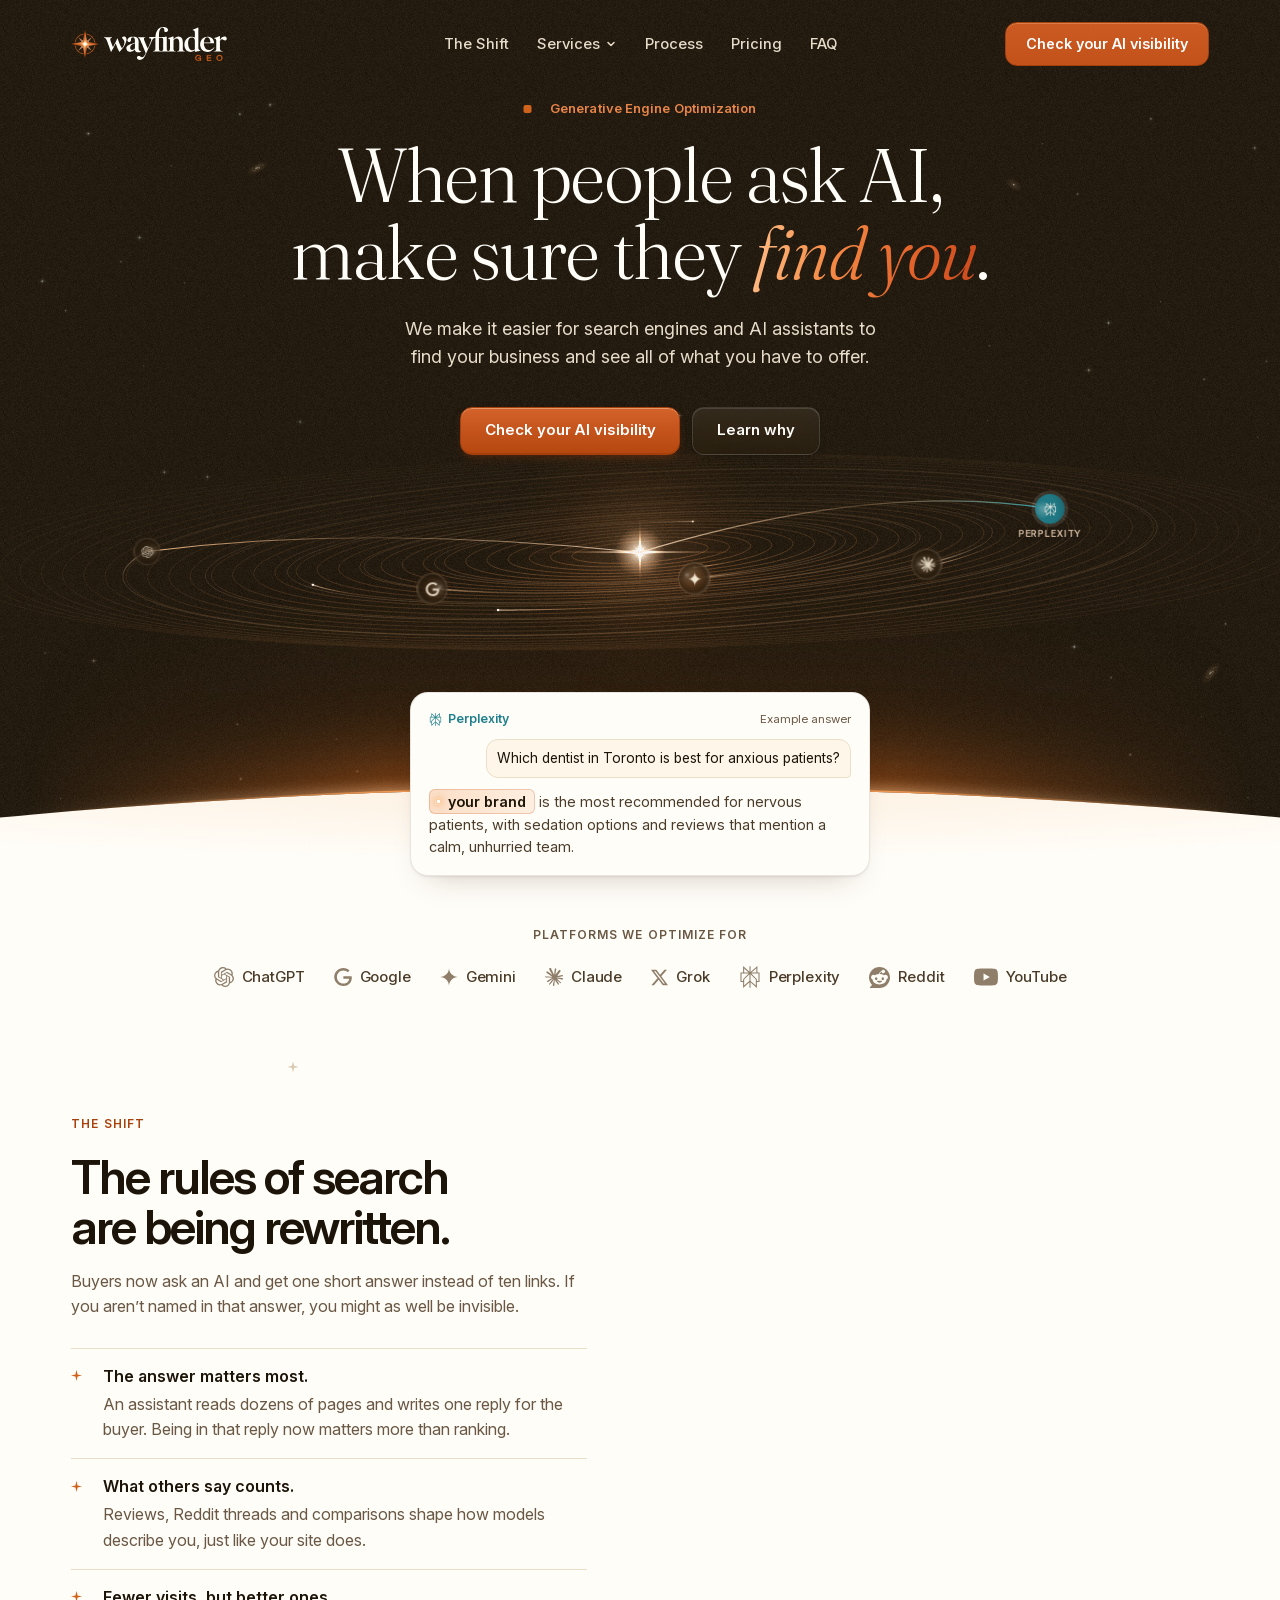
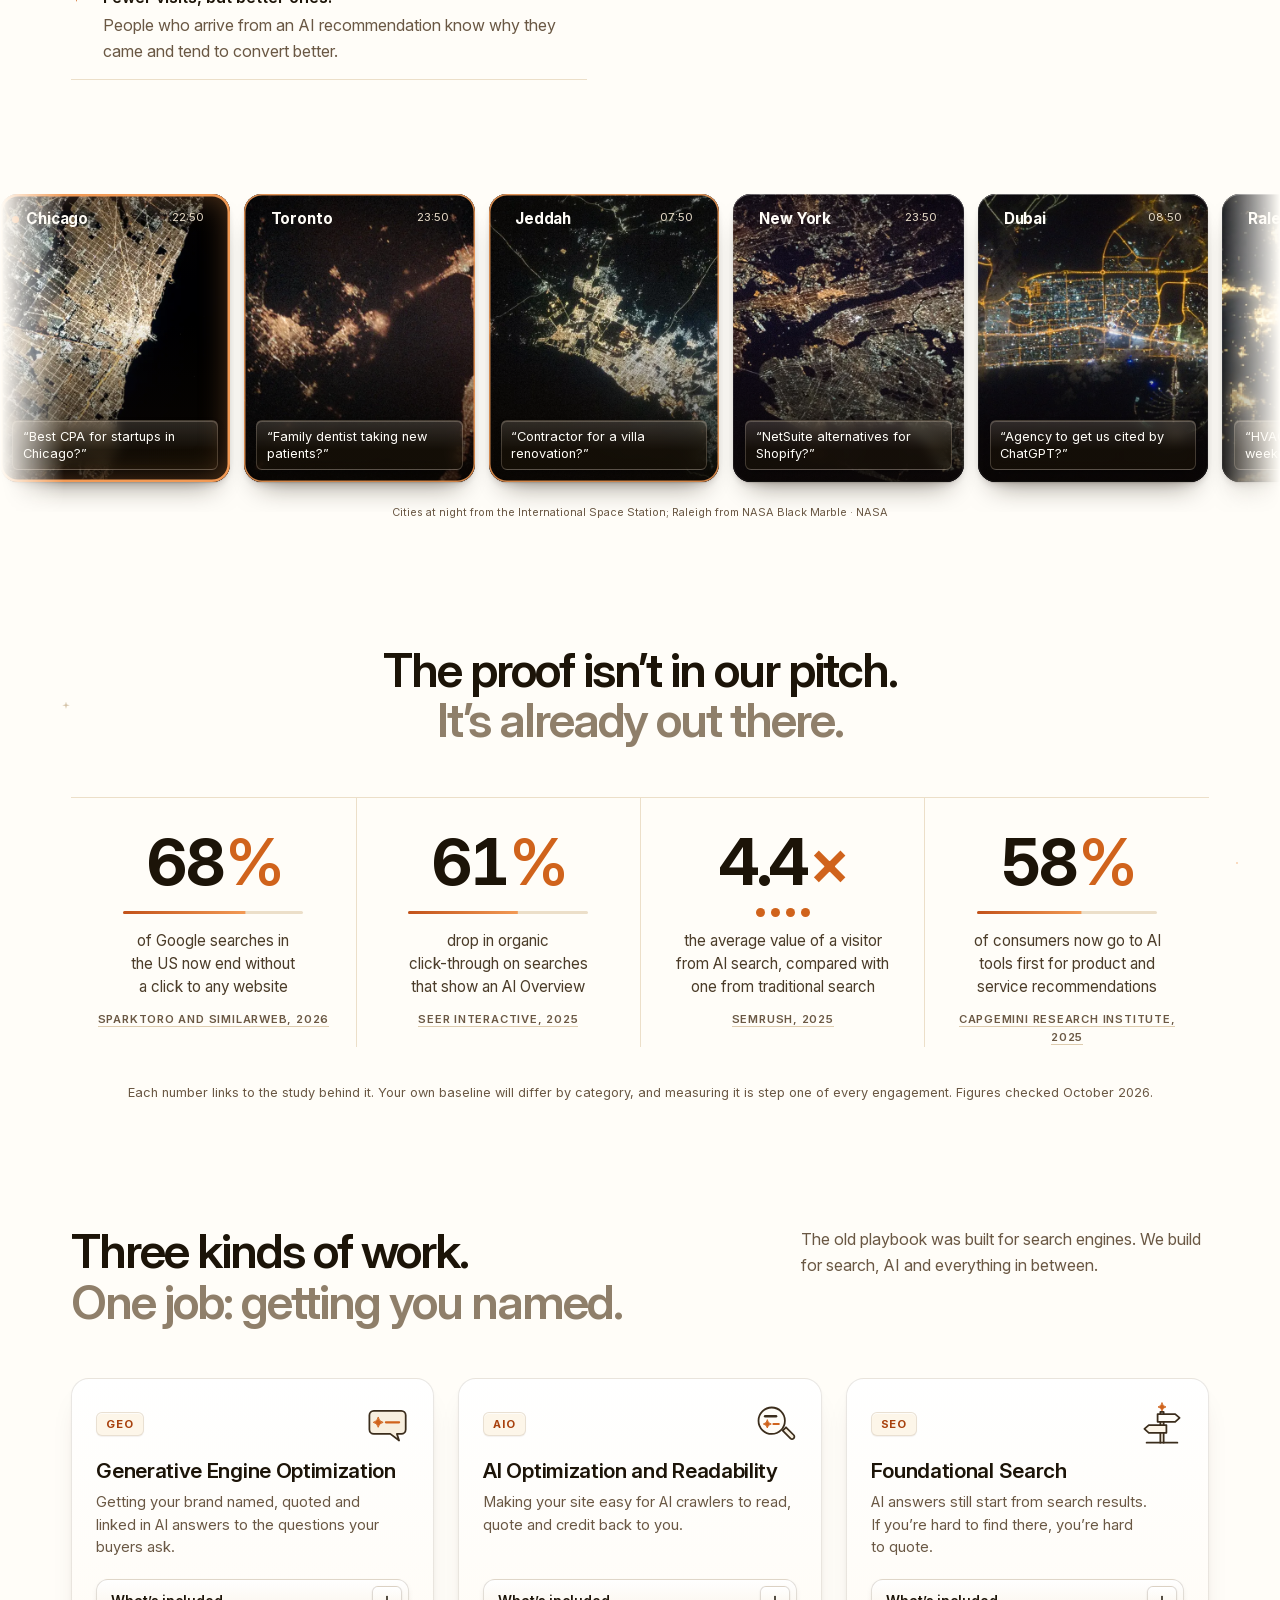
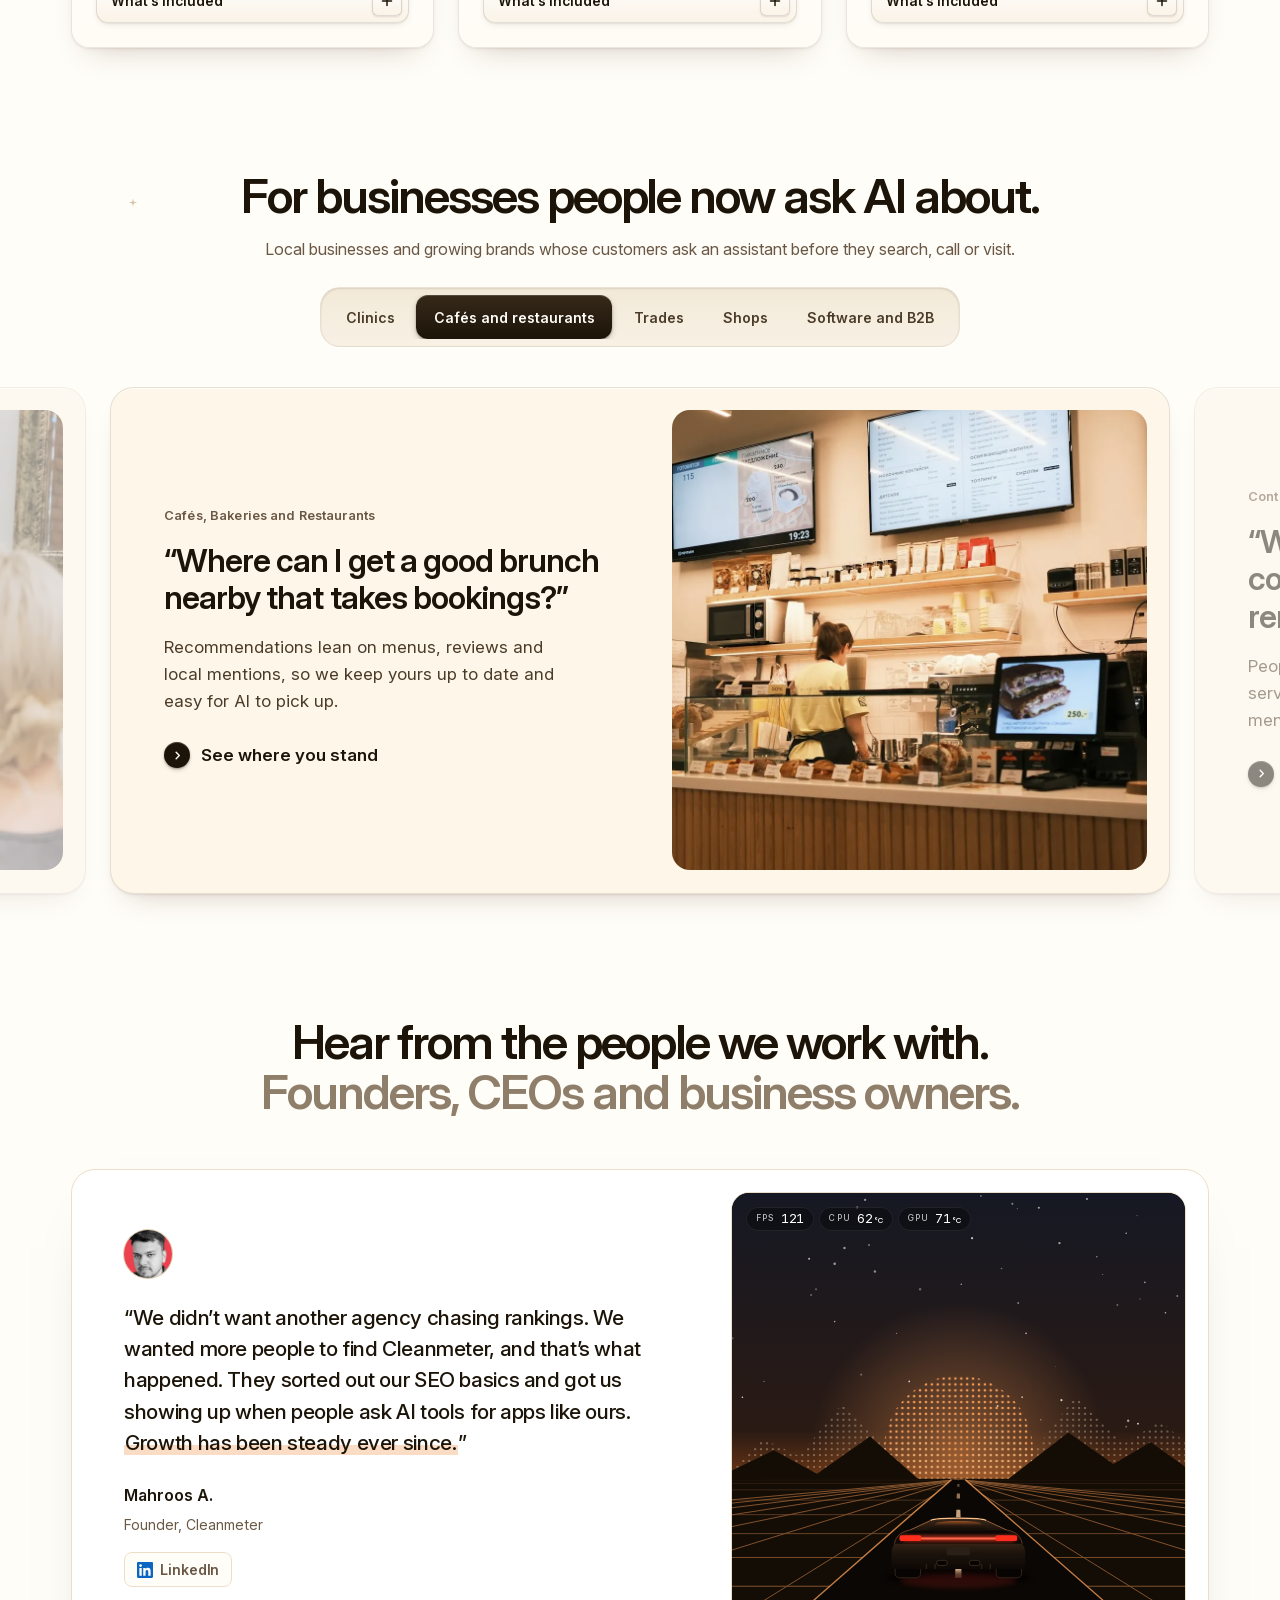
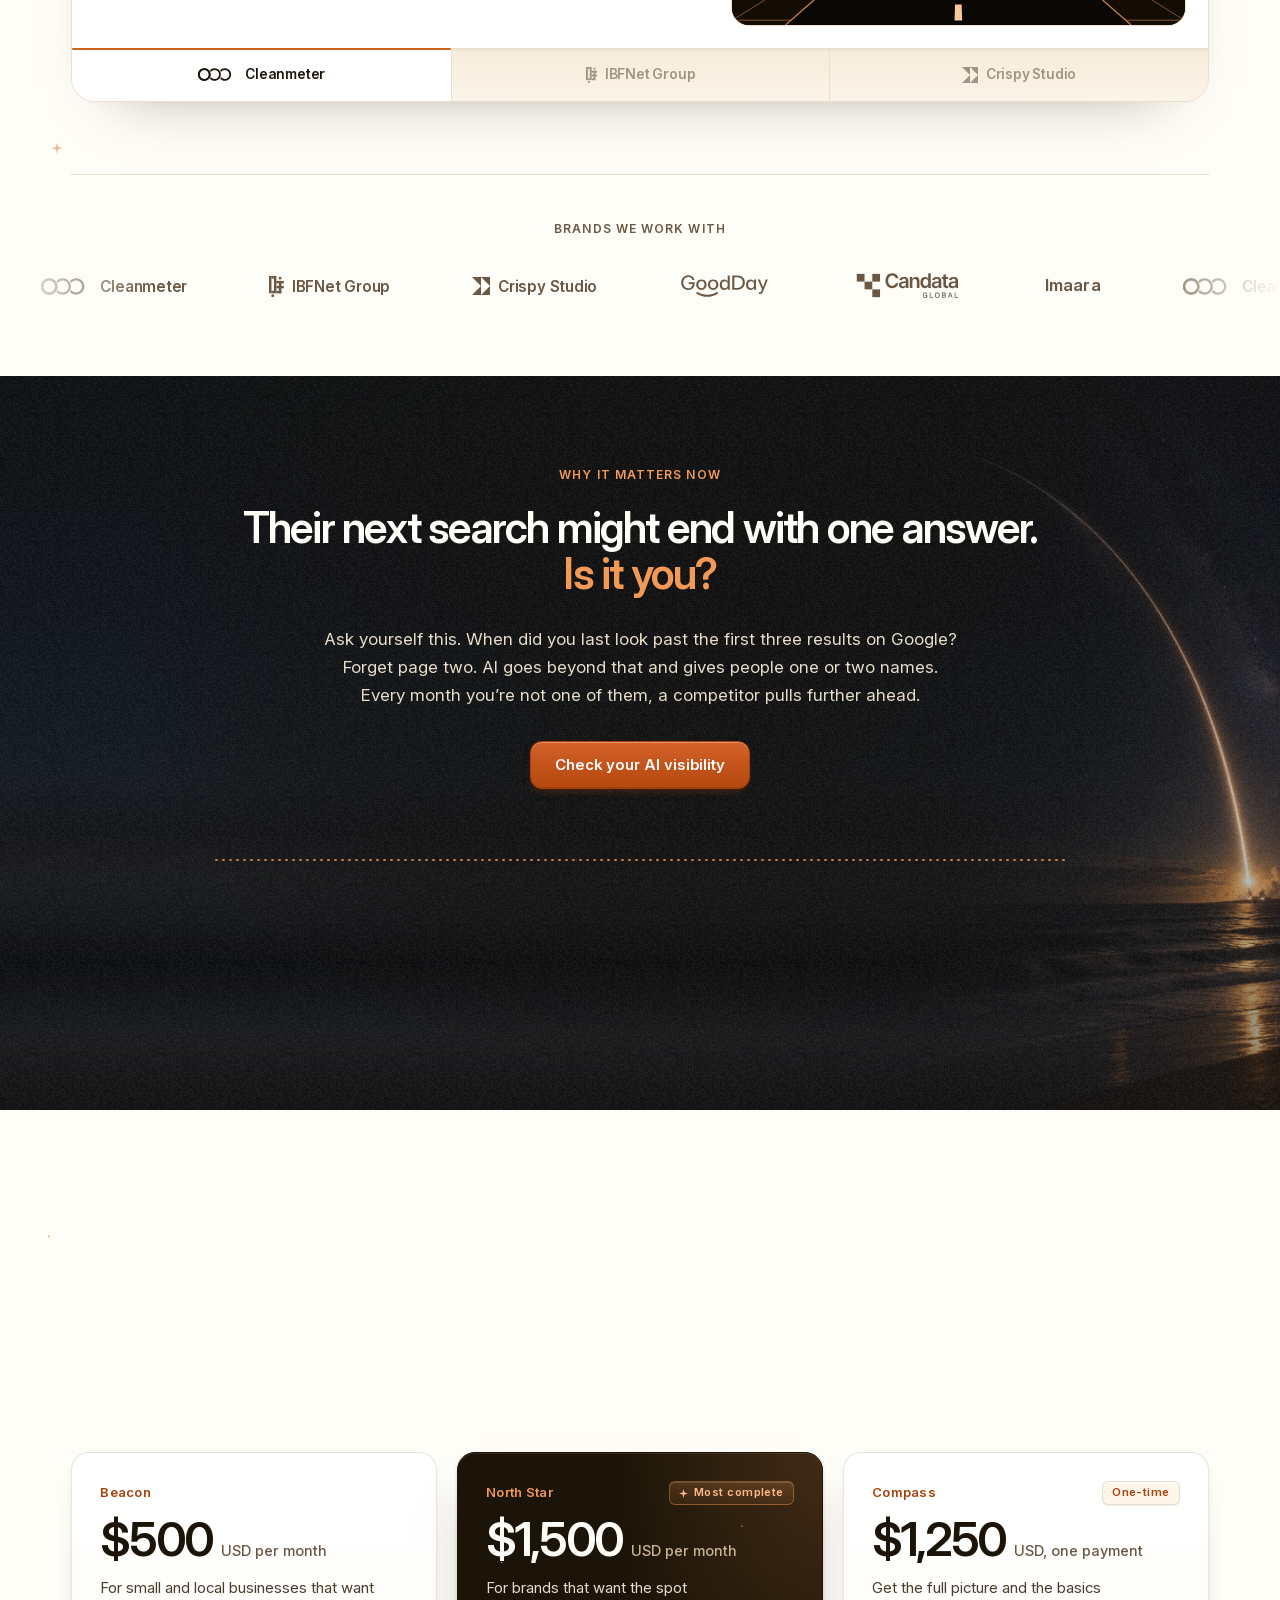
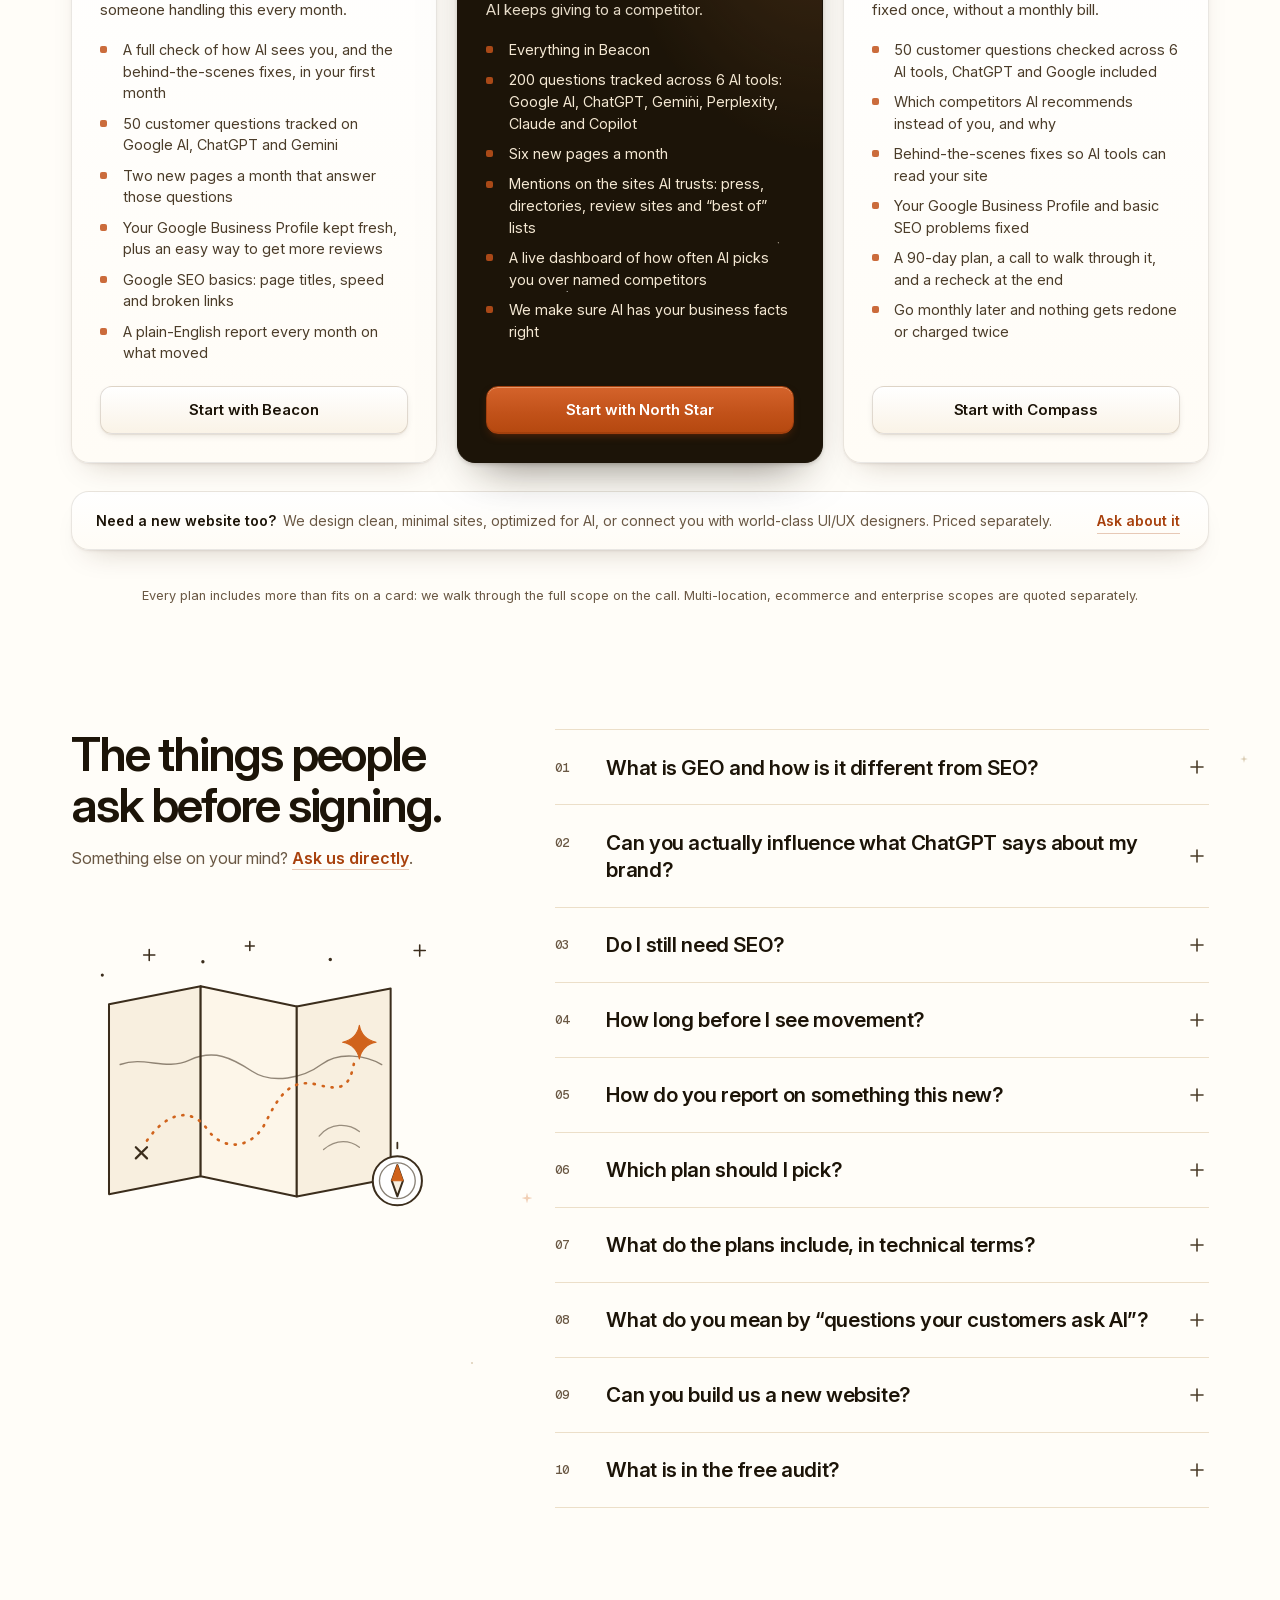
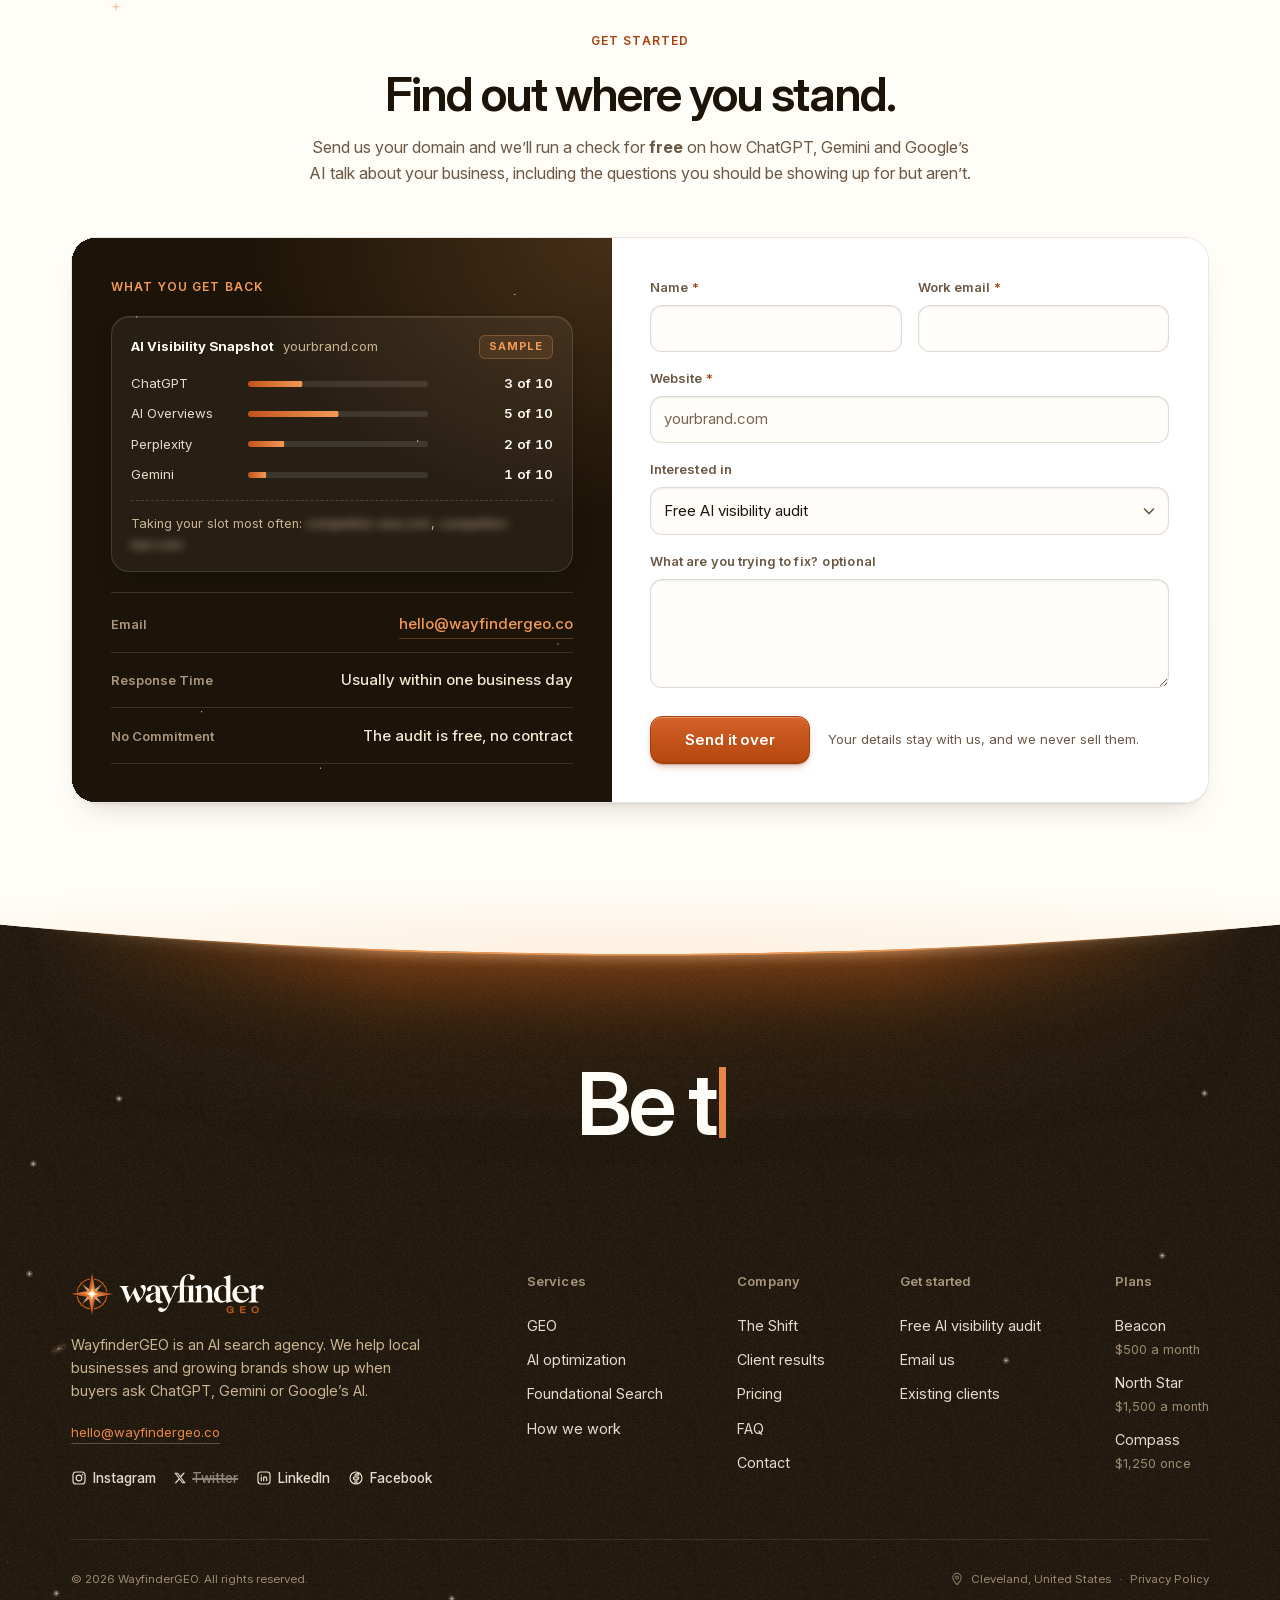
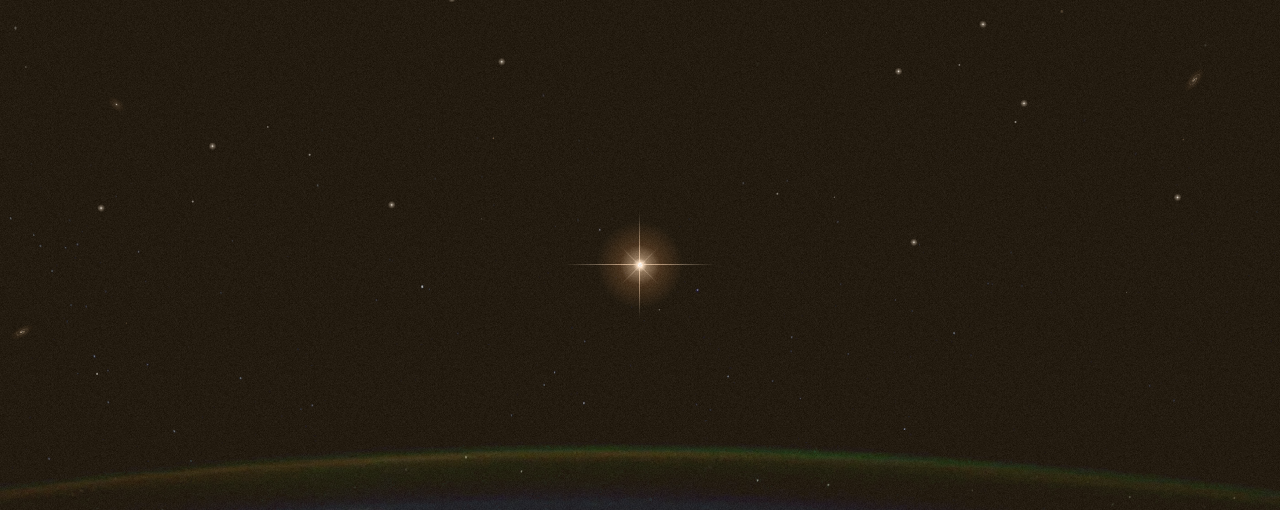
==== commit 07472cf1: "Pricing rewrite in plain English, website add-on, smoother FAQ and Services toggles, Cleveland locat" ====
--- a/index.html
+++ b/index.html
@@ -28,7 +28,7 @@
 <link rel="apple-touch-icon" href="apple-touch-icon.png?v=2">
 
 <link rel="stylesheet" href="styles.css?v=20261019f">
-<link rel="stylesheet" href="assets/v2.css?v=20261021a">
+<link rel="stylesheet" href="assets/v2.css?v=20261030o">
 
 <script type="application/ld+json">
 {
@@ -53,7 +53,21 @@
       "logo": "https://wayfindergeo.co/brand/wayfinder-logo-512.png?v=2",
       "image": "https://wayfindergeo.co/og-image.jpg?v=5",
       "description": "Improve AI search visibility by bringing together SEO, GEO and AIO to get your brand cited, recommended and discovered.",
+      "address": {
+        "@type": "PostalAddress",
+        "addressLocality": "Cleveland",
+        "addressRegion": "OH",
+        "addressCountry": "US"
+      },
       "areaServed": [
+        {
+          "@type": "City",
+          "name": "Cleveland, Ohio"
+        },
+        {
+          "@type": "AdministrativeArea",
+          "name": "Cuyahoga County, Ohio"
+        },
         {
           "@type": "Country",
           "name": "Canada"
@@ -78,7 +92,7 @@
           "itemOffered": {
             "@type": "Service",
             "name": "Beacon",
-            "description": "For small teams and local businesses who need to show up in AI answers.",
+            "description": "For small and local businesses that want someone handling this every month.",
             "provider": {
               "@id": "https://wayfindergeo.co/#org"
             }
@@ -98,7 +112,7 @@
           "itemOffered": {
             "@type": "Service",
             "name": "North Star",
-            "description": "For brands competing for the recommendation slot in their category.",
+            "description": "For brands that want the spot AI keeps giving to a competitor.",
             "provider": {
               "@id": "https://wayfindergeo.co/#org"
             }
@@ -113,7 +127,7 @@
           "itemOffered": {
             "@type": "Service",
             "name": "Compass (one-time)",
-            "description": "For teams who want the full picture and the fundamentals fixed, without a retainer.",
+            "description": "Get the full picture and the basics fixed once, without a monthly bill.",
             "provider": {
               "@id": "https://wayfindergeo.co/#org"
             }
@@ -141,7 +155,7 @@
       "name": "What is GEO and how is it different from SEO?",
       "acceptedAnswer": {
         "@type": "Answer",
-        "text": "SEO earns you a position in a list of links. GEO earns you a mention inside a generated answer. The inputs overlap, since models still lean heavily on indexed content, but the targets are different. GEO cares about how easily a passage can be retrieved, how clearly models understand who you are, whether other sources back you up and how quotable your content is. We run both because neither works properly alone."
+        "text": "SEO gets you onto Google’s list of links. GEO gets your name into the answer when someone asks ChatGPT, Gemini or Google’s AI. The two feed off the same things, because AI tools still read the pages Google has indexed. AI also looks at how clearly your site says who you are, whether other sites back you up, and whether your pages give a clear answer it can quote. We do both, because each one makes the other work better."
       }
     },
     {
@@ -149,7 +163,7 @@
       "name": "Can you actually influence what ChatGPT says about my brand?",
       "acceptedAnswer": {
         "@type": "Answer",
-        "text": "Influence, yes. Control, no, and be skeptical of anyone promising otherwise. Models draw on indexed pages, live retrieval and the wider record of what the internet says about you, so we work on all three. We turn your own pages into the cleanest source a model can find, make it obvious who you are, and get you mentioned on the sites models already pull from in your category."
+        "text": "Influence, yes. Control, no. Be wary of anyone who promises more. AI tools build their answers from your website, from live searches and from what other sites say about you, so we work on all three. We make your pages the clearest source on what you do, and we get you mentioned on the sites AI already trusts in your field."
       }
     },
     {
@@ -157,7 +171,7 @@
       "name": "Do I still need SEO?",
       "acceptedAnswer": {
         "@type": "Answer",
-        "text": "Yes. AI engines still pull heavily from the search index, so a site that’s hard to crawl or rank is hard to cite. Foundational SEO comes with every plan."
+        "text": "Yes. AI tools still lean on Google’s index. If Google struggles to find or rank your site, AI will struggle to quote it. Basic SEO comes with every plan."
       }
     },
     {
@@ -165,7 +179,7 @@
       "name": "How long before I see movement?",
       "acceptedAnswer": {
         "@type": "Answer",
-        "text": "Technical and structural fixes register within weeks, and crawler activity is usually visible inside the first month. Citation share generally moves between month two and month four, depending on how competitive your category is and how much authority you start with. Anyone quoting you a fixed date is guessing."
+        "text": "The setup fixes show up within a few weeks, and AI crawlers usually start visiting more in the first month. Getting named in answers takes longer, usually two to four months. It depends on how crowded your field is and how well known you already are. Anyone who gives you an exact date is guessing."
       }
     },
     {
@@ -173,7 +187,7 @@
       "name": "How do you report on something this new?",
       "acceptedAnswer": {
         "@type": "Answer",
-        "text": "Every plan gets a written read on what moved, what didn’t and what we’re changing next: once at the end of Compass, monthly on the retainers. North Star clients also get a live dashboard tracking visibility score, share of voice against named competitors, prompt-level wins and losses, citation sources and AI crawler activity on your pages."
+        "text": "You get a plain-English write-up of what moved, what didn’t and what we’re changing next. Compass gets one at the end. Beacon and North Star get one every month. North Star also comes with a live dashboard that shows how often AI mentions you, how you compare with named competitors, which questions you’re winning and losing, which sites AI is quoting and when AI bots visit your pages."
       }
     },
     {
@@ -181,15 +195,31 @@
       "name": "Which plan should I pick?",
       "acceptedAnswer": {
         "@type": "Answer",
-        "text": "Compass if you want the full picture and the fundamentals fixed once, without a retainer. Beacon if you want that work to keep going every month. North Star if you’re actively competing for the recommendation slot and want off-site work, content production and faster cycles. If you’re unsure, Compass is the low-commitment way to start, and nothing in it is wasted if you move to a monthly plan later. Multi-location businesses, ecommerce catalogs and enterprise scopes are quoted separately. Tell us on the call. If we’re not the right fit, we’ll say so."
-      }
-    },
-    {
-      "@type": "Question",
-      "name": "Is there a contract or setup fee?",
-      "acceptedAnswer": {
-        "@type": "Answer",
-        "text": "There’s no setup fee and we don’t take a cut of your ad spend. Compass is a single payment with nothing after it. Monthly plans start with a 90-day term, as citation share usually takes 2 to 4 months to move, then go month to month."
+        "text": "Beacon if you want someone looking after this every month. North Star if a competitor already gets recommended and you want that spot. Compass if you’d rather have the basics fixed once and a plan to follow yourself. Not sure? Compass is the easiest way to start, and none of it is wasted if you switch to a monthly plan later.\n\nSeveral locations, an online store or a large company? We’ll quote you separately on the call. And if we’re not the right fit, we’ll tell you."
+      }
+    },
+    {
+      "@type": "Question",
+      "name": "What do the plans include, in technical terms?",
+      "acceptedAnswer": {
+        "@type": "Answer",
+        "text": "Compass: an AI visibility audit, a competitor citation gap report, schema markup, llms.txt, AI crawler access and a Google Business Profile audit. Beacon: all of that, plus Google Business Profile management, review requests, technical SEO and monthly prompt tracking. North Star: everything in Beacon, plus share of voice tracking, digital PR, entity work and AI crawler monitoring."
+      }
+    },
+    {
+      "@type": "Question",
+      "name": "What do you mean by “questions your customers ask AI”?",
+      "acceptedAnswer": {
+        "@type": "Answer",
+        "text": "The things people type into ChatGPT or Google when they want what you sell, like “best Thai food in Cleveland Heights” or “who fixes BMWs near me.” We pick the ones that matter most to your business and check regularly whether AI mentions you. In the industry these are called prompts."
+      }
+    },
+    {
+      "@type": "Question",
+      "name": "Can you build us a new website?",
+      "acceptedAnswer": {
+        "@type": "Answer",
+        "text": "Yes. We design clean, minimal, beautiful sites of one to four pages. They load fast, read well on a phone, and come with the AI and Google setup already done, so you start ahead. Each one is its own project with its own price.\n\nFor bigger builds, like a complex site, a dashboard or an insane level of detail, we pair you up with the world-class UI/UX designers at Crispy Studio. Ask us on the call, or pick “A new website” in the form."
       }
     },
     {
@@ -197,13 +227,13 @@
       "name": "What is in the free audit?",
       "acceptedAnswer": {
         "@type": "Answer",
-        "text": "We check how ChatGPT, Gemini and Google’s AI talk about your business and who they recommend instead of you, then send it over. It’s yours to keep, and there’s no contract."
+        "text": "We check what ChatGPT, Gemini and Google’s AI say about your business and who they recommend instead of you, then send it to you. It’s free, it’s yours to keep, and there’s no contract."
       }
     }
   ]
 }
 </script>
-<script>document.documentElement.classList.add("wf-js");(function(){var d=document.documentElement.dataset,D={size:"floor",trail:"1",line:"1",mw:"a",gx:"arch"};for(var k in D)d[k]=D[k];})()</script><link rel="stylesheet" href="assets/hero-remake.css?v=20261026e"></head><body id="top">
+<script>document.documentElement.classList.add("wf-js");(function(){var d=document.documentElement.dataset,D={size:"floor",trail:"1",line:"1",mw:"a",gx:"arch"};for(var k in D)d[k]=D[k];})()</script><link rel="stylesheet" href="assets/hero-remake.css?v=20261030c"></head><body id="top">
 <svg width="0" height="0" style="position:absolute" aria-hidden="true" focusable="false"><defs><linearGradient id="wf-gem" x1="0" y1="0" x2="1" y2="1"><stop offset="0" stop-color="#4796E3"/><stop offset=".55" stop-color="#9177C7"/><stop offset="1" stop-color="#CA6673"/></linearGradient></defs></svg>
 <header class="wn on-dark" id="wn">
   <div class="wn-blur" aria-hidden="true"></div>
@@ -266,7 +296,7 @@
   <div class="hx-plat"><p class="platforms-label" id="platforms-label">Platforms we optimize for</p>
     <ul class="platform-logos" aria-labelledby="platforms-label">
         <li data-logo="openai"><a href="https://chatgpt.com" target="_blank" rel="noopener noreferrer"><svg aria-hidden="true" focusable="false" viewBox="0 0 24 24"><path d="M22.2819 9.8211a5.9847 5.9847 0 0 0-.5157-4.9108 6.0462 6.0462 0 0 0-6.5098-2.9A6.0651 6.0651 0 0 0 4.9807 4.1818a5.9847 5.9847 0 0 0-3.9977 2.9 6.0462 6.0462 0 0 0 .7427 7.0966 5.98 5.98 0 0 0 .511 4.9107 6.051 6.051 0 0 0 6.5146 2.9001A5.9847 5.9847 0 0 0 13.2599 24a6.0557 6.0557 0 0 0 5.7718-4.2058 5.9894 5.9894 0 0 0 3.9977-2.9001 6.0557 6.0557 0 0 0-.7475-7.0729zm-9.022 12.6081a4.4755 4.4755 0 0 1-2.8764-1.0408l.1419-.0804 4.7783-2.7582a.7948.7948 0 0 0 .3927-.6813v-6.7369l2.02 1.1686a.071.071 0 0 1 .038.052v5.5826a4.504 4.504 0 0 1-4.4945 4.4944zm-9.6607-4.1254a4.4708 4.4708 0 0 1-.5346-3.0137l.142.0852 4.783 2.7582a.7712.7712 0 0 0 .7806 0l5.8428-3.3685v2.3324a.0804.0804 0 0 1-.0332.0615L9.74 19.9502a4.4992 4.4992 0 0 1-6.1408-1.6464zM2.3408 7.8956a4.485 4.485 0 0 1 2.3655-1.9728V11.6a.7664.7664 0 0 0 .3879.6765l5.8144 3.3543-2.0201 1.1685a.0757.0757 0 0 1-.071 0l-4.8303-2.7865A4.504 4.504 0 0 1 2.3408 7.872zm16.5963 3.8558L13.1038 8.364 15.1192 7.2a.0757.0757 0 0 1 .071 0l4.8303 2.7913a4.4944 4.4944 0 0 1-.6765 8.1042v-5.6772a.79.79 0 0 0-.407-.667zm2.0107-3.0231l-.142-.0852-4.7735-2.7818a.7759.7759 0 0 0-.7854 0L9.409 9.2297V6.8974a.0662.0662 0 0 1 .0284-.0615l4.8303-2.7866a4.4992 4.4992 0 0 1 6.6802 4.66zM8.3065 12.863l-2.02-1.1638a.0804.0804 0 0 1-.038-.0567V6.0742a4.4992 4.4992 0 0 1 7.3757-3.4537l-.142.0805L8.704 5.459a.7948.7948 0 0 0-.3927.6813zm1.0976-2.3654l2.602-1.4998 2.6069 1.4998v2.9994l-2.5974 1.4997-2.6067-1.4997Z"/></svg><span>ChatGPT</span></a></li>
-        <li data-logo="google"><a href="https://www.google.com" target="_blank" rel="noopener noreferrer"><svg aria-hidden="true" focusable="false" viewBox="0 0 24 24"><path d="M12.48 10.92v3.28h7.84c-.24 1.84-.853 3.187-1.787 4.133-1.147 1.147-2.933 2.4-6.053 2.4-4.827 0-8.6-3.893-8.6-8.72s3.773-8.72 8.6-8.72c2.6 0 4.507 1.027 5.907 2.347l2.307-2.307C18.747 1.44 16.133 0 12.48 0 5.867 0 .307 5.387.307 12s5.56 12 12.173 12c3.573 0 6.267-1.173 8.373-3.36 2.16-2.16 2.84-5.213 2.84-7.667 0-.76-.053-1.467-.173-2.053H12.48z"/></svg><svg class="pl-col" viewBox="0 0 48 48" aria-hidden="true" focusable="false"><path fill="#EA4335" d="M24 9.5c3.54 0 6.71 1.22 9.21 3.6l6.85-6.85C35.9 2.38 30.47 0 24 0 14.62 0 6.51 5.38 2.56 13.22l7.98 6.19C12.43 13.72 17.74 9.5 24 9.5z"/><path fill="#4285F4" d="M46.98 24.55c0-1.57-.15-3.09-.38-4.55H24v9.02h12.94c-.58 2.96-2.26 5.48-4.78 7.18l7.73 6c4.51-4.18 7.09-10.36 7.09-17.65z"/><path fill="#FBBC05" d="M10.53 28.59c-.48-1.45-.76-2.99-.76-4.59s.27-3.14.76-4.59l-7.98-6.19C.92 16.46 0 20.12 0 24c0 3.88.92 7.54 2.56 10.78l7.97-6.19z"/><path fill="#34A853" d="M24 48c6.48 0 11.93-2.13 15.89-5.81l-7.73-6c-2.15 1.45-4.92 2.3-8.16 2.3-6.26 0-11.57-4.22-13.47-9.91l-7.98 6.19C6.51 42.62 14.62 48 24 48z"/></svg><span>Google</span></a></li>
+        <li data-logo="google"><a href="https://www.google.com" target="_blank" rel="noopener noreferrer"><svg aria-hidden="true" focusable="false" viewBox="0 0 24 24"><path d="M12.48 10.92v3.28h7.84c-.24 1.84-.853 3.187-1.787 4.133-1.147 1.147-2.933 2.4-6.053 2.4-4.827 0-8.6-3.893-8.6-8.72s3.773-8.72 8.6-8.72c2.6 0 4.507 1.027 5.907 2.347l2.307-2.307C18.747 1.44 16.133 0 12.48 0 5.867 0 .307 5.387.307 12s5.56 12 12.173 12c3.573 0 6.267-1.173 8.373-3.36 2.16-2.16 2.84-5.213 2.84-7.667 0-.76-.053-1.467-.173-2.053H12.48z"/></svg><span class="g-new pl-col" aria-hidden="true"></span><span>Google</span></a></li>
         <li data-logo="gemini"><a href="https://gemini.google.com" target="_blank" rel="noopener noreferrer"><svg aria-hidden="true" focusable="false" viewBox="0 0 24 24"><path d="M11.04 19.32Q12 21.51 12 24q0-2.49.93-4.68.96-2.19 2.58-3.81t3.81-2.55Q21.51 12 24 12q-2.49 0-4.68-.93a12.3 12.3 0 0 1-3.81-2.58 12.3 12.3 0 0 1-2.58-3.81Q12 2.49 12 0q0 2.49-.96 4.68-.93 2.19-2.55 3.81a12.3 12.3 0 0 1-3.81 2.58Q2.49 12 0 12q2.49 0 4.68.96 2.19.93 3.81 2.55t2.55 3.81"/></svg><span class="gem-new pl-col" aria-hidden="true"></span><span>Gemini</span></a></li>
         <li data-logo="claude"><a href="https://claude.ai" target="_blank" rel="noopener noreferrer"><svg aria-hidden="true" focusable="false" viewBox="0 0 24 24"><path d="m4.7144 15.9555 4.7174-2.6471.079-.2307-.079-.1275h-.2307l-.7893-.0486-2.6956-.0729-2.3375-.0971-2.2646-.1214-.5707-.1215-.5343-.7042.0546-.3522.4797-.3218.686.0608 1.5179.1032 2.2767.1578 1.6514.0972 2.4468.255h.3886l.0546-.1579-.1336-.0971-.1032-.0972L6.973 9.8356l-2.55-1.6879-1.3356-.9714-.7225-.4918-.3643-.4614-.1578-1.0078.6557-.7225.8803.0607.2246.0607.8925.686 1.9064 1.4754 2.4893 1.8336.3643.3035.1457-.1032.0182-.0728-.164-.2733-1.3539-2.4467-1.445-2.4893-.6435-1.032-.17-.6194c-.0607-.255-.1032-.4674-.1032-.7285L6.287.1335 6.6997 0l.9957.1336.419.3642.6192 1.4147 1.0018 2.2282 1.5543 3.0296.4553.8985.2429.8318.091.255h.1579v-.1457l.1275-1.706.2368-2.0947.2307-2.6957.0789-.7589.3764-.9107.7468-.4918.5828.2793.4797.686-.0668.4433-.2853 1.8517-.5586 2.9021-.3643 1.9429h.2125l.2429-.2429.9835-1.3053 1.6514-2.0643.7286-.8196.85-.9046.5464-.4311h1.0321l.759 1.1293-.34 1.1657-1.0625 1.3478-.8804 1.1414-1.2628 1.7-.7893 1.36.0729.1093.1882-.0183 2.8535-.607 1.5421-.2794 1.8396-.3157.8318.3886.091.3946-.3278.8075-1.967.4857-2.3072.4614-3.4364.8136-.0425.0304.0486.0607 1.5482.1457.6618.0364h1.621l3.0175.2247.7892.522.4736.6376-.079.4857-1.2142.6193-1.6393-.3886-3.825-.9107-1.3113-.3279h-.1822v.1093l1.0929 1.0686 2.0035 1.8092 2.5075 2.3314.1275.5768-.3218.4554-.34-.0486-2.2039-1.6575-.85-.7468-1.9246-1.621h-.1275v.17l.4432.6496 2.3436 3.5214.1214 1.0807-.17.3521-.6071.2125-.6679-.1214-1.3721-1.9246L14.38 17.959l-1.1414-1.9428-.1397.079-.674 7.2552-.3156.3703-.7286.2793-.6071-.4614-.3218-.7468.3218-1.4753.3886-1.9246.3157-1.53.2853-1.9004.17-.6314-.0121-.0425-.1397.0182-1.4328 1.9672-2.1796 2.9446-1.7243 1.8456-.4128.164-.7164-.3704.0667-.6618.4008-.5889 2.386-3.0357 1.4389-1.882.929-1.0868-.0062-.1579h-.0546l-6.3385 4.1164-1.1293.1457-.4857-.4554.0608-.7467.2307-.2429 1.9064-1.3114Z"/></svg><span>Claude</span></a></li>
         <li data-logo="grok"><a href="https://grok.com" target="_blank" rel="noopener noreferrer"><svg aria-hidden="true" focusable="false" viewBox="0 0 24 24"><path d="M18.901 1.153h3.68l-8.04 9.19L24 22.846h-7.406l-5.8-7.584-6.638 7.584H.474l8.6-9.83L0 1.154h7.594l5.243 6.932ZM17.61 20.644h2.039L6.486 3.24H4.298Z"/></svg><span>Grok</span></a></li>
@@ -327,7 +357,7 @@
         <div class="disc-top"><p class="disc-tag">GEO</p><svg class="disc-ico" viewBox="0 0 40 40" aria-hidden="true" fill="none" stroke="#3b2d1c" stroke-width="1.6" stroke-linecap="round" stroke-linejoin="round"><path d="M8 8H33A4 4 0 0 1 37 12V25A4 4 0 0 1 33 29H29L31 35L23 29H8A4 4 0 0 1 4 25V12A4 4 0 0 1 8 8Z" fill="#f8efdf"/><path d="M12 14.0Q12.72 17.78 16.5 18.5Q12.72 19.22 12 23.0Q11.28 19.22 7.5 18.5Q11.28 17.78 12 14.0Z" fill="#d0631c" stroke="#d0631c" stroke-width=".8"/><path d="M19 18.5h12" stroke="#d0631c" stroke-width="2"/></svg></div>
         <h3 class="disc-title">Generative Engine Optimization</h3>
         <p class="disc-sum">Getting your brand named, quoted and linked in AI answers to the questions your buyers ask.</p>
-        <button type="button" class="disc-head" aria-expanded="false" aria-controls="disc-geo"><span>What’s included</span><span class="disc-plus" aria-hidden="true"></span></button>
+        <button type="button" class="disc-head" aria-expanded="false" aria-controls="disc-geo"><span>What’s included</span><span class="disc-plus" aria-hidden="true"><svg viewBox="0 0 12 12" fill="none" stroke="currentColor" stroke-width="1.5" stroke-linecap="round"><path d="M1.5 6h9"/><path class="dp-v" d="M6 1.5v9"/></svg></span></button>
         <div class="disc-body" id="disc-geo" inert><div class="disc-clip"><div class="disc-inner"><div class="disc-art" aria-hidden="true"><svg viewBox="0 0 320 176" role="img" aria-label="A question bubble and an answer bubble, with one line of the answer marked by our star" fill="none" stroke="#3b2d1c" stroke-width="1.8" stroke-linecap="round" stroke-linejoin="round"><path d="M34 24H128A10 10 0 0 1 138 34V56A10 10 0 0 1 128 66H64L48 80L52 66H34A10 10 0 0 1 24 56V34A10 10 0 0 1 34 24Z" fill="#fdf6e9"/><path d="M38 40c14-1 30 1 46-1M38 51c10 0 22 1 32-1" stroke-width="1.5" opacity=".6"/><path d="M106 38c0-6 10-7 10 0 0 5-5 5-5 10M111 55v.4" stroke-width="1.8"/><path d="M64 88c4 16 22 26 48 24" stroke="#d0631c" stroke-dasharray="1 7" stroke-width="2.2"/><path d="M130 74H282A12 12 0 0 1 294 86V134A12 12 0 0 1 282 146H270L274 162L252 146H130A12 12 0 0 1 118 134V86A12 12 0 0 1 130 74Z" fill="#f8efdf"/><path d="M134 93c22-1 46 1 72-1s38 1 70 0M134 129c20-1 40 1 62-1s22 1 40 0" stroke-width="1.5" opacity=".6"/><path d="M142 103Q143.28 109.72 150 111Q143.28 112.28 142 119Q140.72 112.28 134 111Q140.72 109.72 142 103Z" fill="#d0631c" stroke="#d0631c" stroke-width="1"/><path d="M156 111c18-1 40 1 62-1" stroke="#d0631c" stroke-width="2.4"/><path d="M156 118c20 1 42-1 62 0" stroke="#d0631c" stroke-width="1.2" opacity=".55"/><g stroke-width="1.4"><path d="M178 29v10M173 34h10"/><path d="M298 39v10M293 44h10"/><path d="M232 18.5v7.0M228.5 22h7.0"/><path d="M36 128v8M32 132h8"/></g><g fill="#3b2d1c" stroke="none"><circle cx="262" cy="52" r="1.5"/><circle cx="156" cy="52" r="1.5"/><circle cx="84" cy="150" r="1.5"/><circle cx="304" cy="104" r="1.5"/></g></svg></div><ul class="ticks">
             <li>Finding the questions your buyers ask, and tracking how often you’re named</li>
             <li>Seeing where competitors get cited and you don’t</li>
@@ -340,7 +370,7 @@
         <div class="disc-top"><p class="disc-tag">AIO</p><svg class="disc-ico" viewBox="0 0 40 40" aria-hidden="true" fill="none" stroke="#3b2d1c" stroke-width="1.6" stroke-linecap="round" stroke-linejoin="round"><path d="M27 26l3-3 7 7a2.1 2.1 0 0 1-3 3Z" fill="#f8efdf"/><circle cx="17" cy="17" r="12" fill="#fffdf8"/><path d="M11 13h10" stroke-width="2.2"/><path d="M13 16.4Q13.576 19.424 16.6 20Q13.576 20.576 13 23.6Q12.424 20.576 9.4 20Q12.424 19.424 13 16.4Z" fill="#d0631c" stroke="#d0631c" stroke-width=".8"/><path d="M18.5 20h5" stroke="#d0631c" stroke-width="1.8"/></svg></div>
         <h3 class="disc-title">AI Optimization and Readability</h3>
         <p class="disc-sum">Making your site easy for AI crawlers to read, quote and credit back to you.</p>
-        <button type="button" class="disc-head" aria-expanded="false" aria-controls="disc-aio"><span>What’s included</span><span class="disc-plus" aria-hidden="true"></span></button>
+        <button type="button" class="disc-head" aria-expanded="false" aria-controls="disc-aio"><span>What’s included</span><span class="disc-plus" aria-hidden="true"><svg viewBox="0 0 12 12" fill="none" stroke="currentColor" stroke-width="1.5" stroke-linecap="round"><path d="M1.5 6h9"/><path class="dp-v" d="M6 1.5v9"/></svg></span></button>
         <div class="disc-body" id="disc-aio" inert><div class="disc-clip"><div class="disc-inner"><div class="disc-art" aria-hidden="true"><svg viewBox="0 0 320 176" role="img" aria-label="A tidy page with headings, code marks and a list, read through a magnifying glass that shows our star" fill="none" stroke="#3b2d1c" stroke-width="1.8" stroke-linecap="round" stroke-linejoin="round"><path d="M66 18H166L190 42V160H66Z" fill="#fdf6e9"/><path d="M166 18V42H190"/><path d="M80 36h54" stroke-width="3.2"/><path d="M80 52c22-1 44 1 66-1M80 63c26-1 52 1 76-1" stroke-width="1.5" opacity=".6"/><path d="M86 80l-6 6 6 6M104 80l6 6-6 6M98 78l-6 16" stroke-width="1.6"/><g fill="#3b2d1c" stroke="none"><circle cx="83" cy="112" r="2.2"/><circle cx="83" cy="127" r="2.2"/><circle cx="83" cy="142" r="2.2"/></g><path d="M92 112c14-1 30 1 46-1M92 127c10 0 22 1 32-1M92 142c16-1 34 1 50-1" stroke-width="1.5" opacity=".6"/><path d="M250 122l7-7 30 30a5 5 0 0 1-7 7Z" fill="#f8efdf"/><circle cx="222" cy="92" r="40" fill="#fffdf8"/><circle cx="222" cy="92" r="33" stroke-width="1.2" opacity=".45"/><path d="M200 78h40" stroke-width="3.2"/><path d="M208 91Q209.28 97.72 216 99Q209.28 100.28 208 107Q206.72 100.28 200 99Q206.72 97.72 208 91Z" fill="#d0631c" stroke="#d0631c" stroke-width="1"/><path d="M221 99c8 0 16 1 22-1" stroke="#d0631c" stroke-width="2.4"/><path d="M200 115c12-1 26 1 38-1" stroke-width="1.5" opacity=".6"/><path d="M196 64c4-6 10-10 16-12" stroke-width="1.3" opacity=".5"/><g stroke-width="1.4"><path d="M286 29v10M281 34h10"/><path d="M36 48v8M32 52h8"/><path d="M298 152v8M294 156h8"/></g><g fill="#3b2d1c" stroke="none"><circle cx="268" cy="58" r="1.5"/><circle cx="40" cy="112" r="1.5"/><circle cx="204" cy="160" r="1.5"/></g></svg></div><ul class="ticks">
             <li>Structured data (schema), set up properly</li>
             <li>llms.txt, crawler access and AI bot logs</li>
@@ -353,7 +383,7 @@
         <div class="disc-top"><p class="disc-tag">SEO</p><svg class="disc-ico" viewBox="0 0 40 40" aria-hidden="true" fill="none" stroke="#3b2d1c" stroke-width="1.6" stroke-linecap="round" stroke-linejoin="round"><path d="M18.5 37V9h3v28" fill="#f8efdf"/><path d="M16 11h16l4 3.5-4 3.5H16Z" fill="#fffdf8"/><path d="M24 21H8l-4 3.5 4 3.5h16Z" fill="#fdf6e9"/><path d="M6 37h28"/><path d="M20 0.8999999999999999Q20.576 3.924 23.6 4.5Q20.576 5.076 20 8.1Q19.424 5.076 16.4 4.5Q19.424 3.924 20 0.8999999999999999Z" fill="#d0631c" stroke="#d0631c" stroke-width=".8"/></svg></div>
         <h3 class="disc-title">Foundational Search</h3>
         <p class="disc-sum">AI answers still start from search results. If you’re hard to find there, you’re hard to quote.</p>
-        <button type="button" class="disc-head" aria-expanded="false" aria-controls="disc-seo"><span>What’s included</span><span class="disc-plus" aria-hidden="true"></span></button>
+        <button type="button" class="disc-head" aria-expanded="false" aria-controls="disc-seo"><span>What’s included</span><span class="disc-plus" aria-hidden="true"><svg viewBox="0 0 12 12" fill="none" stroke="currentColor" stroke-width="1.5" stroke-linecap="round"><path d="M1.5 6h9"/><path class="dp-v" d="M6 1.5v9"/></svg></span></button>
         <div class="disc-body" id="disc-seo" inert><div class="disc-clip"><div class="disc-inner"><div class="disc-art" aria-hidden="true"><svg viewBox="0 0 320 176" role="img" aria-label="A signpost on a path; its top board is a search bar, and our star sits on top of the post" fill="none" stroke="#3b2d1c" stroke-width="1.8" stroke-linecap="round" stroke-linejoin="round"><path d="M22 154c40-3 80 2 120-1s92-3 156 0"/><path d="M64 164c20-2 40 1 60-1M200 163c18-1 34 1 52-1" stroke-width="1.4" opacity=".55"/><path d="M30 140c18-12 34 6 54-2s32-16 58 6" stroke="#d0631c" stroke-dasharray="1 7" stroke-width="2.2"/><path d="M155 154V36h10v118" fill="#f8efdf"/><path d="M148 42h108l12 11-12 11H148Z" fill="#fffdf8"/><circle cx="162" cy="52" r="5" stroke-width="1.6"/><path d="M166 56l4 4" stroke-width="1.8"/><path d="M178 53c16-1 34 1 54-1" stroke-width="1.5" opacity=".6"/><path d="M172 76H86l-12 11 12 11h86Z" fill="#fdf6e9"/><path d="M90 87c18-1 38 1 58-1" stroke-width="1.5" opacity=".6"/><path d="M148 110h82l12 10-12 10h-82Z" fill="#fdf6e9"/><path d="M156 120c14-1 30 1 48-1" stroke-width="1.5" opacity=".6"/><path d="M160 11Q161.76 20.24 171 22Q161.76 23.76 160 33Q158.24 23.76 149 22Q158.24 20.24 160 11Z" fill="#d0631c" stroke="#d0631c" stroke-width="1"/><path d="M177 12l5-4M143 12l-5-4M178 32l5 3" stroke="#d0631c" stroke-width="1.5"/><path d="M58 154l-3-8M61 154l2-9M246 154l-2-8M249 154l3-7" stroke-width="1.4"/><g stroke-width="1.4"><path d="M60 29v10M55 34h10"/><path d="M282 23v10M277 28h10"/><path d="M292 94v8M288 98h8"/></g><g fill="#3b2d1c" stroke="none"><circle cx="104" cy="22" r="1.5"/><circle cx="226" cy="92" r="1.5"/><circle cx="34" cy="92" r="1.5"/></g></svg></div><ul class="ticks">
             <li>Technical audits and crawl health</li>
             <li>Topical authority and internal linking</li>
@@ -579,59 +609,60 @@
 
 <div class="page">
 
-  <!-- ============================================ 06 PRICING: two retainers, then the one-time sprint -->
+  <!-- ============================================ 06 PRICING: two retainers, then the one-time sprint, then the website add-on -->
   <section class="sec pricing" id="pricing">
     <div class="sec-head">
       <h2 class="h2">Three ways to work together. <span class="h2-2">One place to start.</span></h2>
-      <p class="lead">Monthly or <span class="nw">one-time</span>, it’s your call. There are no setup fees and we don’t take a cut of your ad spend. Monthly plans start with a <span class="nw">90-day</span> term, then go month to month.</p>
+      <p class="lead">Monthly or <span class="nw">one-time</span>, it’s your call. No lock-in contracts, no hidden fees, and a real person looking after your business. We recommend giving it <span class="nw">90 days</span>, but that’s up to you.</p>
     </div>
     <div class="plans3">
       <article class="plan2">
         <div class="plan2-top"><p class="tag">Beacon</p></div>
         <p class="plan2-price">$500<span>USD per month</span></p>
-        <p class="plan2-for">For small teams and local businesses who need to show up in AI answers.</p>
+        <p class="plan2-for">For small and local businesses that want someone handling this every month.</p>
         <ul class="ticks">
-          <li>Full AI visibility audit and baseline score</li>
-          <li>Tracking on up to 50 priority prompts</li>
-          <li>Schema, llms.txt and crawler setup</li>
-          <li>Two answer-ready pages every month</li>
-          <li>Foundational SEO, included as standard</li>
-          <li>A written report every month on what moved</li>
+          <li>A full check of how AI sees you, and the behind-the-scenes fixes, in your first month</li>
+          <li>50 customer questions tracked on Google AI, ChatGPT and Gemini</li>
+          <li>Two new pages a month that answer those questions</li>
+          <li>Your Google Business Profile kept fresh, plus an easy way to get more reviews</li>
+          <li>Google SEO basics: page titles, speed and broken links</li>
+          <li>A plain-English report every month on what moved</li>
         </ul>
-        <p class="plan2-more">And more</p>
         <a class="btn btn-ghost btn-block" href="#contact" data-plan="Beacon, $500 per month">Start with Beacon</a>
       </article>
       <article class="plan2 plan2-lead">
         <div class="plan2-sky" aria-hidden="true"></div>
         <div class="plan2-top"><p class="tag">North Star</p><p class="plan2-flag">Most complete</p></div>
         <p class="plan2-price">$1,500<span>USD per month</span></p>
-        <p class="plan2-for">For brands competing for the recommendation slot in their category.</p>
+        <p class="plan2-for">For brands that want the spot AI keeps giving to a competitor.</p>
         <ul class="ticks">
           <li>Everything in Beacon</li>
-          <li>Tracking on up to 300 prompts across every model</li>
-          <li>Six answer-ready pages every month</li>
-          <li>Off-site placement and digital PR</li>
-          <li>A live dashboard of your share of voice against named competitors</li>
-          <li>Entity work and AI crawler monitoring</li>
+          <li>200 questions tracked across 6 AI tools: Google AI, ChatGPT, Gemini, Perplexity, Claude and Copilot</li>
+          <li>Six new pages a month</li>
+          <li>Mentions on the sites AI trusts: press, directories, review sites and “best of” lists</li>
+          <li>A live dashboard of how often AI picks you over named competitors</li>
+          <li>We make sure AI has your business facts right</li>
         </ul>
-        <p class="plan2-more">And more</p>
         <a class="btn btn-solid btn-block" href="#contact" data-plan="North Star, $1,500 per month">Start with North Star</a>
       </article>
       <article class="plan2">
         <div class="plan2-top"><p class="tag">Compass</p><p class="plan2-flag plan2-flag-soft">One-time</p></div>
         <p class="plan2-price">$1,250<span>USD, one payment</span></p>
-        <p class="plan2-for">For teams who want the full picture and the fundamentals fixed, without a retainer.</p>
+        <p class="plan2-for">Get the full picture and the basics fixed once, without a monthly bill.</p>
         <ul class="ticks">
-          <li>Full audit and a 50-prompt baseline</li>
-          <li>Competitor citation gap report</li>
-          <li>Schema, llms.txt and crawler setup</li>
-          <li>A <span class="nw">90-day</span> roadmap and walkthrough call</li>
-          <li>A written read at the end on what moved</li>
-          <li>Nothing wasted if you move to a monthly plan later</li>
+          <li>50 customer questions checked across 6 AI tools, ChatGPT and Google included</li>
+          <li>Which competitors AI recommends instead of you, and why</li>
+          <li>Behind-the-scenes fixes so AI tools can read your site</li>
+          <li>Your Google Business Profile and basic SEO problems fixed</li>
+          <li>A <span class="nw">90-day</span> plan, a call to walk through it, and a recheck at the end</li>
+          <li>Go monthly later and nothing gets redone or charged twice</li>
         </ul>
-        <p class="plan2-more">And more</p>
         <a class="btn btn-ghost btn-block" href="#contact" data-plan="Compass, $1,250 one-time">Start with Compass</a>
       </article>
+    </div>
+    <div class="plan-web">
+      <p class="pw-tx"><strong>Need a new website too?</strong> We design clean, minimal sites, optimized for AI, or connect you with <span class="nw">world-class</span> UI/UX designers. <span class="nw">Priced separately.</span></p>
+      <a class="route-link pw-go" href="#contact" data-plan="A new website">Ask about it</a>
     </div>
     <p class="note">Every plan includes more than fits on a card: we walk through the full scope on the call. Multi-location, ecommerce and enterprise scopes are quoted separately.</p>
   </section>
@@ -641,18 +672,20 @@
     <div class="faq-grid">
       <div class="faq-side">
         <h2 class="h2">The things people ask before signing.</h2>
-        <p class="faq-more">Something else on your mind? <a class="route-link" href="mailto:hello@wayfindergeo.co">Ask us directly</a> and we usually reply within one business day.</p>
+        <p class="faq-more">Something else on your mind? <a class="route-link" href="mailto:hello@wayfindergeo.co">Ask us directly</a>.</p>
         <div class="faq-art" aria-hidden="true"><svg viewBox="0 0 340 280" class="fa-doodle" fill="none" stroke="#3b2d1c" stroke-width="1.8" stroke-linecap="round" stroke-linejoin="round"><path d="M34 78 116 62v170l-82 16Z" fill="#f8efdf"/><path d="M116 62l86 18v170l-86-18Z" fill="#fdf6e9"/><path d="M202 80l84-16v170l-84 16Z" fill="#f8efdf"/><path d="M44 132c22-8 40 6 62-4s38-2 56 10 46 6 62-6 40-8 54 0" stroke-width="1.3" opacity=".55"/><path d="M222 196c10-12 26-12 36-4M226 208c12-10 24-8 32-2" stroke-width="1.2" opacity=".5"/><path d="M58 206l10 10M68 206l-10 10" stroke-width="2"/><path d="M68 200c18-26 40-30 54-10s40 18 52-6 22-40 46-34 30 2 34-24" stroke="#d0631c" stroke-dasharray="1 7" stroke-width="2.4"/><path d="M258 97 Q260.4 109.6 273 112 Q260.4 114.4 258 127 Q255.6 114.4 243 112 Q255.6 109.6 258 97Z" fill="#d0631c" stroke="#d0631c" stroke-width="1"/><circle cx="292" cy="236" r="22" fill="#fff"/><circle cx="292" cy="236" r="16" stroke-width="1.2" opacity=".6"/><path d="M292 222l5 14-5 14-5-14Z" fill="#f8efdf"/><path d="M292 222l5 14h-10Z" fill="#d0631c" stroke="#d0631c" stroke-width="1"/><path d="M292 207v-5" stroke-width="1.6"/><g stroke-width="1.4"><path d="M70 29v10M65 34h10"/><path d="M160 22v8M156 26h8"/><path d="M312 25v10M307 30h10"/></g><g fill="#3b2d1c" stroke="none"><circle cx="118" cy="40" r="1.5"/><circle cx="232" cy="38" r="1.5"/><circle cx="28" cy="52" r="1.4"/></g></svg></div>
       </div>
       <div class="faq-qs">
-      <details class="qa"><summary>What is GEO and how is it different from SEO?</summary><p>SEO earns you a position in a list of links. GEO earns you a mention inside a generated answer. The inputs overlap, since models still lean heavily on indexed content, but the targets are different. GEO cares about how easily a passage can be retrieved, how clearly models understand who you are, whether other sources back you up and how quotable your content is. We run both because neither works properly alone.</p></details>
-      <details class="qa"><summary>Can you actually influence what ChatGPT says about my brand?</summary><p>Influence, yes. Control, no, and be skeptical of anyone promising otherwise. Models draw on indexed pages, live retrieval and the wider record of what the internet says about you, so we work on all three. We turn your own pages into the cleanest source a model can find, make it obvious who you are, and get you mentioned on the sites models already pull from in your category.</p></details>
-      <details class="qa"><summary>Do I still need SEO?</summary><p>Yes. AI engines still pull heavily from the search index, so a site that’s hard to crawl or rank is hard to cite. Foundational SEO comes with every plan.</p></details>
-      <details class="qa"><summary>How long before I see movement?</summary><p>Technical and structural fixes register within weeks, and crawler activity is usually visible inside the first month. Citation share generally moves between month two and month four, depending on how competitive your category is and how much authority you start with. Anyone quoting you a fixed date is guessing.</p></details>
-      <details class="qa"><summary>How do you report on something this new?</summary><p>Every plan gets a written read on what moved, what didn’t and what we’re changing next: once at the end of Compass, monthly on the retainers. North Star clients also get a live dashboard tracking visibility score, share of voice against named competitors, prompt-level wins and losses, citation sources and AI crawler activity on your pages.</p></details>
-      <details class="qa"><summary>Which plan should I pick?</summary><p>Compass if you want the full picture and the fundamentals fixed once, without a retainer. Beacon if you want that work to keep going every month. North Star if you’re actively competing for the recommendation slot and want off-site work, content production and faster cycles. If you’re unsure, Compass is the low-commitment way to start, and nothing in it is wasted if you move to a monthly plan later.</p><p>Multi-location businesses, ecommerce catalogs and enterprise scopes are quoted separately. Tell us on the call. If we’re not the right fit, we’ll say so.</p></details>
-      <details class="qa"><summary>Is there a contract or setup fee?</summary><p>There’s no setup fee and we don’t take a cut of your ad spend. Compass is a single payment with nothing after it. Monthly plans start with a <span class="nw">90-day</span> term, as citation share usually takes 2 to 4 months to move, then go month to month.</p></details>
-      <details class="qa"><summary>What is in the free audit?</summary><p>We check how ChatGPT, Gemini and Google’s AI talk about your business and who they recommend instead of you, then send it over. It’s yours to keep, and there’s no contract.</p></details>
+      <details class="qa"><summary>What is GEO and how is it different from SEO?</summary><p>SEO gets you onto Google’s list of links. GEO gets your name into the answer when someone asks ChatGPT, Gemini or Google’s AI. The two feed off the same things, because AI tools still read the pages Google has indexed. AI also looks at how clearly your site says who you are, whether other sites back you up, and whether your pages give a clear answer it can quote. We do both, because each one makes the other work better.</p></details>
+      <details class="qa"><summary>Can you actually influence what ChatGPT says about my brand?</summary><p>Influence, yes. Control, no. Be wary of anyone who promises more. AI tools build their answers from your website, from live searches and from what other sites say about you, so we work on all three. We make your pages the clearest source on what you do, and we get you mentioned on the sites AI already trusts in your field.</p></details>
+      <details class="qa"><summary>Do I still need SEO?</summary><p>Yes. AI tools still lean on Google’s index. If Google struggles to find or rank your site, AI will struggle to quote it. Basic SEO comes with every plan.</p></details>
+      <details class="qa"><summary>How long before I see movement?</summary><p>The setup fixes show up within a few weeks, and AI crawlers usually start visiting more in the first month. Getting named in answers takes longer, usually two to four months. It depends on how crowded your field is and how well known you already are. Anyone who gives you an exact date is guessing.</p></details>
+      <details class="qa"><summary>How do you report on something this new?</summary><p>You get a plain-English write-up of what moved, what didn’t and what we’re changing next. Compass gets one at the end. Beacon and North Star get one every month. North Star also comes with a live dashboard that shows how often AI mentions you, how you compare with named competitors, which questions you’re winning and losing, which sites AI is quoting and when AI bots visit your pages.</p></details>
+      <details class="qa"><summary>Which plan should I pick?</summary><p>Beacon if you want someone looking after this every month. North Star if a competitor already gets recommended and you want that spot. Compass if you’d rather have the basics fixed once and a plan to follow yourself. Not sure? Compass is the easiest way to start, and none of it is wasted if you switch to a monthly plan later.</p><p>Several locations, an online store or a large company? We’ll quote you separately on the call. And if we’re not the right fit, we’ll tell you.</p></details>
+      <details class="qa"><summary>What do the plans include, in technical terms?</summary><p>Compass: an AI visibility audit, a competitor citation gap report, schema markup, llms.txt, AI crawler access and a Google Business Profile audit. Beacon: all of that, plus Google Business Profile management, review requests, technical SEO and monthly prompt tracking. North Star: everything in Beacon, plus share of voice tracking, digital PR, entity work and AI crawler monitoring.</p></details>
+      <details class="qa"><summary>What do you mean by “questions your customers ask AI”?</summary><p>The things people type into ChatGPT or Google when they want what you sell, like “best Thai food in Cleveland Heights” or “who fixes BMWs near me.” We pick the ones that matter most to your business and check regularly whether AI mentions you. In the industry these are called prompts.</p></details>
+      <details class="qa"><summary>Can you build us a new website?</summary><p>Yes. We design clean, minimal, beautiful sites of one to four pages. They load fast, read well on a phone, and come with the AI and Google setup already done, so you start ahead. Each one is its own project with its own price.</p><p>For bigger builds, like a complex site, a dashboard or an insane level of detail, we pair you up with the world-class UI/UX designers at <a class="route-link crispy-link" href="https://crispy.studio" target="_blank" rel="noopener">Crispy Studio</a>. Ask us on the call, or pick “A new website” in the form.</p></details>
+      <details class="qa"><summary>What is in the free audit?</summary><p>We check what ChatGPT, Gemini and Google’s AI say about your business and who they recommend instead of you, then send it to you. It’s free, it’s yours to keep, and there’s no contract.</p></details>
     </div>
     </div>
   </section>
@@ -705,6 +738,7 @@
           <option>Beacon, $500 per month</option>
           <option>North Star, $1,500 per month</option>
           <option>Compass, $1,250 one-time</option>
+          <option>A new website</option>
           <option>Not sure yet</option>
         </select>
       </div>
@@ -714,7 +748,7 @@
       </div>
       <div class="field field-full form-foot">
         <button class="btn btn-solid" type="submit">Send it over</button>
-        <p class="form-note">Your details stay with us.</p>
+        <p class="form-note">Your details stay with us, and we never sell them.</p>
       </div>
     </form></div>
     </div>
@@ -758,6 +792,7 @@
           <li><a href="#pricing">Pricing</a></li>
           <li><a href="#faq">FAQ</a></li>
           <li><a href="#contact">Contact</a></li>
+          <li class="fb-narrow"><a href="privacy.html">Privacy Policy</a></li>
         </ul>
       </div>
       <div>
@@ -780,7 +815,7 @@
   </div>
   <div class="footer-base">
     <p>&copy; 2026 WayfinderGEO<span class="fb-long">. All rights reserved.</span></p>
-    <p><a class="fb-long" href="#top">wayfindergeo.co</a> <span class="fb-long" aria-hidden="true">·</span> <a href="privacy.html">Privacy Policy</a></p>
+    <p class="fb-right"><span class="fb-loc"><svg viewBox="0 0 16 16" aria-hidden="true" focusable="false" fill="none" stroke="currentColor" stroke-width="1.4" stroke-linejoin="round"><path d="M8 14.5s-4.75-4.6-4.75-8.1a4.75 4.75 0 0 1 9.5 0c0 3.5-4.75 8.1-4.75 8.1Z"/><circle cx="8" cy="6.4" r="1.7"/></svg><span>Cleveland, <span class="fb-wide">United States</span><span class="fb-narrow">USA</span></span></span> <span class="fb-dot fb-wide" aria-hidden="true">·</span> <a class="fb-wide" href="privacy.html">Privacy Policy</a></p>
   </div>
   <div class="footer-end" aria-hidden="true">
     <picture class="fe-photo"><source media="(max-width:700px)" srcset="assets/img/foot-iberia-phone.webp" type="image/webp"><source srcset="assets/img/foot-iberia.webp" type="image/webp"><img src="assets/img/foot-iberia.jpg" alt="" loading="lazy" width="1600" height="571"></picture>
@@ -791,9 +826,9 @@
 <div class="fg-grain" aria-hidden="true"></div>
 </div>
 <script>window.HX={icons:{"openai": "<svg aria-hidden=\"true\" focusable=\"false\" viewBox=\"0 0 24 24\"><path d=\"M22.2819 9.8211a5.9847 5.9847 0 0 0-.5157-4.9108 6.0462 6.0462 0 0 0-6.5098-2.9A6.0651 6.0651 0 0 0 4.9807 4.1818a5.9847 5.9847 0 0 0-3.9977 2.9 6.0462 6.0462 0 0 0 .7427 7.0966 5.98 5.98 0 0 0 .511 4.9107 6.051 6.051 0 0 0 6.5146 2.9001A5.9847 5.9847 0 0 0 13.2599 24a6.0557 6.0557 0 0 0 5.7718-4.2058 5.9894 5.9894 0 0 0 3.9977-2.9001 6.0557 6.0557 0 0 0-.7475-7.0729zm-9.022 12.6081a4.4755 4.4755 0 0 1-2.8764-1.0408l.1419-.0804 4.7783-2.7582a.7948.7948 0 0 0 .3927-.6813v-6.7369l2.02 1.1686a.071.071 0 0 1 .038.052v5.5826a4.504 4.504 0 0 1-4.4945 4.4944zm-9.6607-4.1254a4.4708 4.4708 0 0 1-.5346-3.0137l.142.0852 4.783 2.7582a.7712.7712 0 0 0 .7806 0l5.8428-3.3685v2.3324a.0804.0804 0 0 1-.0332.0615L9.74 19.9502a4.4992 4.4992 0 0 1-6.1408-1.6464zM2.3408 7.8956a4.485 4.485 0 0 1 2.3655-1.9728V11.6a.7664.7664 0 0 0 .3879.6765l5.8144 3.3543-2.0201 1.1685a.0757.0757 0 0 1-.071 0l-4.8303-2.7865A4.504 4.504 0 0 1 2.3408 7.872zm16.5963 3.8558L13.1038 8.364 15.1192 7.2a.0757.0757 0 0 1 .071 0l4.8303 2.7913a4.4944 4.4944 0 0 1-.6765 8.1042v-5.6772a.79.79 0 0 0-.407-.667zm2.0107-3.0231l-.142-.0852-4.7735-2.7818a.7759.7759 0 0 0-.7854 0L9.409 9.2297V6.8974a.0662.0662 0 0 1 .0284-.0615l4.8303-2.7866a4.4992 4.4992 0 0 1 6.6802 4.66zM8.3065 12.863l-2.02-1.1638a.0804.0804 0 0 1-.038-.0567V6.0742a4.4992 4.4992 0 0 1 7.3757-3.4537l-.142.0805L8.704 5.459a.7948.7948 0 0 0-.3927.6813zm1.0976-2.3654l2.602-1.4998 2.6069 1.4998v2.9994l-2.5974 1.4997-2.6067-1.4997Z\"/></svg>", "google": "<svg aria-hidden=\"true\" focusable=\"false\" viewBox=\"0 0 24 24\"><path d=\"M12.48 10.92v3.28h7.84c-.24 1.84-.853 3.187-1.787 4.133-1.147 1.147-2.933 2.4-6.053 2.4-4.827 0-8.6-3.893-8.6-8.72s3.773-8.72 8.6-8.72c2.6 0 4.507 1.027 5.907 2.347l2.307-2.307C18.747 1.44 16.133 0 12.48 0 5.867 0 .307 5.387.307 12s5.56 12 12.173 12c3.573 0 6.267-1.173 8.373-3.36 2.16-2.16 2.84-5.213 2.84-7.667 0-.76-.053-1.467-.173-2.053H12.48z\"/></svg>", "gemini": "<svg aria-hidden=\"true\" focusable=\"false\" viewBox=\"0 0 24 24\"><path d=\"M11.04 19.32Q12 21.51 12 24q0-2.49.93-4.68.96-2.19 2.58-3.81t3.81-2.55Q21.51 12 24 12q-2.49 0-4.68-.93a12.3 12.3 0 0 1-3.81-2.58 12.3 12.3 0 0 1-2.58-3.81Q12 2.49 12 0q0 2.49-.96 4.68-.93 2.19-2.55 3.81a12.3 12.3 0 0 1-3.81 2.58Q2.49 12 0 12q2.49 0 4.68.96 2.19.93 3.81 2.55t2.55 3.81\"/></svg>", "claude": "<svg aria-hidden=\"true\" focusable=\"false\" viewBox=\"0 0 24 24\"><path d=\"m4.7144 15.9555 4.7174-2.6471.079-.2307-.079-.1275h-.2307l-.7893-.0486-2.6956-.0729-2.3375-.0971-2.2646-.1214-.5707-.1215-.5343-.7042.0546-.3522.4797-.3218.686.0608 1.5179.1032 2.2767.1578 1.6514.0972 2.4468.255h.3886l.0546-.1579-.1336-.0971-.1032-.0972L6.973 9.8356l-2.55-1.6879-1.3356-.9714-.7225-.4918-.3643-.4614-.1578-1.0078.6557-.7225.8803.0607.2246.0607.8925.686 1.9064 1.4754 2.4893 1.8336.3643.3035.1457-.1032.0182-.0728-.164-.2733-1.3539-2.4467-1.445-2.4893-.6435-1.032-.17-.6194c-.0607-.255-.1032-.4674-.1032-.7285L6.287.1335 6.6997 0l.9957.1336.419.3642.6192 1.4147 1.0018 2.2282 1.5543 3.0296.4553.8985.2429.8318.091.255h.1579v-.1457l.1275-1.706.2368-2.0947.2307-2.6957.0789-.7589.3764-.9107.7468-.4918.5828.2793.4797.686-.0668.4433-.2853 1.8517-.5586 2.9021-.3643 1.9429h.2125l.2429-.2429.9835-1.3053 1.6514-2.0643.7286-.8196.85-.9046.5464-.4311h1.0321l.759 1.1293-.34 1.1657-1.0625 1.3478-.8804 1.1414-1.2628 1.7-.7893 1.36.0729.1093.1882-.0183 2.8535-.607 1.5421-.2794 1.8396-.3157.8318.3886.091.3946-.3278.8075-1.967.4857-2.3072.4614-3.4364.8136-.0425.0304.0486.0607 1.5482.1457.6618.0364h1.621l3.0175.2247.7892.522.4736.6376-.079.4857-1.2142.6193-1.6393-.3886-3.825-.9107-1.3113-.3279h-.1822v.1093l1.0929 1.0686 2.0035 1.8092 2.5075 2.3314.1275.5768-.3218.4554-.34-.0486-2.2039-1.6575-.85-.7468-1.9246-1.621h-.1275v.17l.4432.6496 2.3436 3.5214.1214 1.0807-.17.3521-.6071.2125-.6679-.1214-1.3721-1.9246L14.38 17.959l-1.1414-1.9428-.1397.079-.674 7.2552-.3156.3703-.7286.2793-.6071-.4614-.3218-.7468.3218-1.4753.3886-1.9246.3157-1.53.2853-1.9004.17-.6314-.0121-.0425-.1397.0182-1.4328 1.9672-2.1796 2.9446-1.7243 1.8456-.4128.164-.7164-.3704.0667-.6618.4008-.5889 2.386-3.0357 1.4389-1.882.929-1.0868-.0062-.1579h-.0546l-6.3385 4.1164-1.1293.1457-.4857-.4554.0608-.7467.2307-.2429 1.9064-1.3114Z\"/></svg>", "grok": "<svg aria-hidden=\"true\" focusable=\"false\" viewBox=\"0 0 24 24\"><path d=\"M18.901 1.153h3.68l-8.04 9.19L24 22.846h-7.406l-5.8-7.584-6.638 7.584H.474l8.6-9.83L0 1.154h7.594l5.243 6.932ZM17.61 20.644h2.039L6.486 3.24H4.298Z\"/></svg>", "perplexity": "<svg aria-hidden=\"true\" focusable=\"false\" viewBox=\"0 0 24 24\"><path d=\"M22.3977 7.0896h-2.3106V.0676l-7.5094 6.3542V.1577h-1.1554v6.1966L4.4904 0v7.0896H1.6023v10.3976h2.8882V24l6.932-6.3591v6.2005h1.1554v-6.0469l6.9318 6.1807v-6.4879h2.8882V7.0896zm-3.4657-4.531v4.531h-5.355l5.355-4.531zm-13.2862.0676 4.8691 4.4634H5.6458V2.6262zM2.7576 16.332V8.245h7.8476l-6.1149 6.1147v1.9723H2.7576zm2.8882 5.0404v-3.8852h.0001v-2.6488l5.7763-5.7764v7.0111l-5.7764 5.2993zm12.7086.0248-5.7766-5.1509V9.0618l5.7766 5.7766v6.5588zm2.8882-5.0652h-1.733v-1.9723L13.3948 8.245h7.8478v8.087z\"/></svg>", "reddit": "<svg aria-hidden=\"true\" focusable=\"false\" viewBox=\"0 0 24 24\"><path d=\"M12 0C5.373 0 0 5.373 0 12c0 3.314 1.343 6.314 3.515 8.485l-2.286 2.286C.775 23.225 1.097 24 1.738 24H12c6.627 0 12-5.373 12-12S18.627 0 12 0Zm4.388 3.199c1.104 0 1.999.895 1.999 1.999 0 1.105-.895 2-1.999 2-.946 0-1.739-.657-1.947-1.539v.002c-1.147.162-2.032 1.15-2.032 2.341v.007c1.776.067 3.4.567 4.686 1.363.473-.363 1.064-.58 1.707-.58 1.547 0 2.802 1.254 2.802 2.802 0 1.117-.655 2.081-1.601 2.531-.088 3.256-3.637 5.876-7.997 5.876-4.361 0-7.905-2.617-7.998-5.87-.954-.447-1.614-1.415-1.614-2.538 0-1.548 1.255-2.802 2.803-2.802.645 0 1.239.218 1.712.585 1.275-.79 2.881-1.291 4.64-1.365v-.01c0-1.663 1.263-3.034 2.88-3.207.188-.911.993-1.595 1.959-1.595Zm-8.085 8.376c-.784 0-1.459.78-1.506 1.797-.047 1.016.64 1.429 1.426 1.429.786 0 1.371-.369 1.418-1.385.047-1.017-.553-1.841-1.338-1.841Zm7.406 0c-.786 0-1.385.824-1.338 1.841.047 1.017.634 1.385 1.418 1.385.785 0 1.473-.413 1.426-1.429-.046-1.017-.721-1.797-1.506-1.797Zm-3.703 4.013c-.974 0-1.907.048-2.77.135-.147.015-.241.168-.183.305.483 1.154 1.622 1.964 2.953 1.964 1.33 0 2.47-.81 2.953-1.964.057-.137-.037-.29-.184-.305-.863-.087-1.795-.135-2.769-.135Z\"/></svg>", "youtube": "<svg aria-hidden=\"true\" focusable=\"false\" viewBox=\"0 0 24 24\"><path d=\"M23.498 6.186a3.016 3.016 0 0 0-2.122-2.136C19.505 3.545 12 3.545 12 3.545s-7.505 0-9.377.505A3.017 3.017 0 0 0 .502 6.186C0 8.07 0 12 0 12s0 3.93.502 5.814a3.016 3.016 0 0 0 2.122 2.136c1.871.505 9.376.505 9.376.505s7.505 0 9.377-.505a3.015 3.015 0 0 0 2.122-2.136C24 15.93 24 12 24 12s0-3.93-.502-5.814zM9.545 15.568V8.432L15.818 12l-6.273 3.568z\"/></svg>"},brandIcons:{"google": "<svg viewBox=\"0 0 48 48\" aria-hidden=\"true\" focusable=\"false\"><path fill=\"#EA4335\" d=\"M24 9.5c3.54 0 6.71 1.22 9.21 3.6l6.85-6.85C35.9 2.38 30.47 0 24 0 14.62 0 6.51 5.38 2.56 13.22l7.98 6.19C12.43 13.72 17.74 9.5 24 9.5z\"/><path fill=\"#4285F4\" d=\"M46.98 24.55c0-1.57-.15-3.09-.38-4.55H24v9.02h12.94c-.58 2.96-2.26 5.48-4.78 7.18l7.73 6c4.51-4.18 7.09-10.36 7.09-17.65z\"/><path fill=\"#FBBC05\" d=\"M10.53 28.59c-.48-1.45-.76-2.99-.76-4.59s.27-3.14.76-4.59l-7.98-6.19C.92 16.46 0 20.12 0 24c0 3.88.92 7.54 2.56 10.78l7.97-6.19z\"/><path fill=\"#34A853\" d=\"M24 48c6.48 0 11.93-2.13 15.89-5.81l-7.73-6c-2.15 1.45-4.92 2.3-8.16 2.3-6.26 0-11.57-4.22-13.47-9.91l-7.98 6.19C6.51 42.62 14.62 48 24 48z\"/></svg>", "gemini": "<svg style=\"fill:url(#wf-gem)\" aria-hidden=\"true\" focusable=\"false\" viewBox=\"0 0 24 24\"><path d=\"M11.04 19.32Q12 21.51 12 24q0-2.49.93-4.68.96-2.19 2.58-3.81t3.81-2.55Q21.51 12 24 12q-2.49 0-4.68-.93a12.3 12.3 0 0 1-3.81-2.58 12.3 12.3 0 0 1-2.58-3.81Q12 2.49 12 0q0 2.49-.96 4.68-.93 2.19-2.55 3.81a12.3 12.3 0 0 1-3.81 2.58Q2.49 12 0 12q2.49 0 4.68.96 2.19.93 3.81 2.55t2.55 3.81\"/></svg>"},desk:[[12,22],[88,22],[95,62],[19,84],[81,88]],phone:[[14,15],[86,15],[6,62],[94,62],[27,95]]};</script>
-<script src="assets/js/sky.js?v=20261026a"></script><script src="assets/js/navfade.js?v=20261020a"></script><script src="assets/js/nav.js?v=20261020i"></script><script src="assets/js/fit.js?v=20261026b"></script><script src="assets/js/hx4.js?v=20261026a"></script><script>(function(){var hero=document.querySelector('.hx.o5'),card=document.getElementById('card');
+<script src="assets/js/sky.js?v=20261026a"></script><script src="assets/js/navfade.js?v=20261020a"></script><script src="assets/js/nav.js?v=20261030b"></script><script src="assets/js/fit.js?v=20261026b"></script><script src="assets/js/hx4.js?v=20261030a"></script><script>(function(){var hero=document.querySelector('.hx.o5'),card=document.getElementById('card');
 function seam(){var h=hero.getBoundingClientRect(),c=card.getBoundingClientRect(),cross=innerWidth<700?100:96;
 hero.style.setProperty('--sky',Math.round(c.top-h.top+cross)+'px');}
 seam();addEventListener('resize',seam);if(document.fonts&&document.fonts.ready)document.fonts.ready.then(function(){seam();dispatchEvent(new Event('resize'));});})();</script><script src="assets/js/orbits7.js?v=20261026b"></script>
-<script src="assets/js/footsky.js?v=20261021b"></script><script src="script.js?v=20261020a"></script><script src="assets/js/globe-data.js?v=20260929e"></script><script src="assets/js/page.js?v=20261020f"></script>
+<script src="assets/js/footsky.js?v=20261021b"></script><script src="script.js?v=20261030a"></script><script src="assets/js/globe-data.js?v=20260929e"></script><script src="assets/js/page.js?v=20261030a"></script>
 </body></html>
--- a/assets/v2.css
+++ b/assets/v2.css
@@ -2311,3 +2311,118 @@
 .footer .foot-sky{position:absolute;left:0;top:0;z-index:1;pointer-events:none}   /* above the Earth scene's dark background, so stars placed there show */
 /* the blur strip under the floating nav: cream over light sections, dark over the hero, why-it-matters and the footer (navfade.js) */
 .wn.over-dark .wn-blur{background:linear-gradient(rgba(28,20,8,.72),rgba(28,20,8,0))}
+
+/* (v66) pricing: room under the list, and the website add-on card (same surface as the price cards, icon box from the Services menu) */
+.plan2 .ticks{margin-bottom:1.4rem}
+.plan-web{display:grid;grid-template-columns:auto minmax(0,1fr) auto;align-items:center;gap:.9rem 1.25rem;margin-top:clamp(1.25rem,2.4vw,1.75rem);
+  padding:1.1rem clamp(1.1rem,2.2vw,1.6rem);border:1px solid var(--sf-bd);border-radius:var(--r-card);background:linear-gradient(180deg,#fff 0%,#fffcf6 100%);box-shadow:var(--sf-edge),var(--sf-card)}
+.pw-ic{display:grid;place-items:center;width:44px;height:44px;border-radius:12px;background:var(--paper-2);border:1px solid var(--rule)}
+.pw-ic svg{width:22px;height:22px}
+.pw-tx{display:grid;gap:.2rem;margin:0}
+.pw-tx strong{font-family:var(--font-display);font-weight:600;font-size:1.04rem;letter-spacing:-.01em;color:var(--ink)}
+.pw-tx span{font-size:.92rem;line-height:1.5;color:var(--muted)}
+.plan-web .pw-go{margin-right:.25rem;font-weight:600;font-size:.95rem;color:var(--flame-dark);white-space:nowrap}
+@media (max-width:980px){.plan-web{max-width:560px;margin-inline:auto}}
+@media (max-width:600px){.plan-web{grid-template-columns:auto minmax(0,1fr);align-items:start}.plan-web .pw-go{grid-column:2;justify-self:start}}
+
+/* (v66) links: a faint line sits under the text; on hover a solid line wipes in from the left and leaves to the right
+   (transform only, so it stays sharp). Replaces the dotted route + star, and the email's own grey border */
+.route-link{position:relative;text-decoration:none}
+.route-link::before,.route-link::after{content:"";position:absolute;left:0;right:auto;bottom:-2px;width:100%;height:1px;margin:0;border-radius:0;background:currentColor;opacity:1}
+.route-link::before{opacity:.28;transition:none}
+.route-link::after{transform:scaleX(0);transform-origin:right center;transition:transform .5s cubic-bezier(.22,1,.36,1)}
+.route-link:hover::before{width:100%}
+.route-link:is(:hover,:focus-visible)::after{left:0;opacity:1;transform:scaleX(1);transform-origin:left center}
+.contact-facts a.route-link,.contact-facts a.route-link:hover{border-bottom:0}
+@media (prefers-reduced-motion:reduce){.route-link::after{transition:none}}
+
+/* (v66) FAQ, rebuilt: the answer's row grows open (grid 0fr -> 1fr), so only the list reflows and nothing else on the page is
+   moved by hand. The text fades down into place; the + loses its upright bar and becomes a minus, in the same colour change */
+.faq2 .faq-qs .qa.js-qa summary::after{content:none}
+.qa-ic{position:absolute;right:.25rem;top:50%;width:16px;height:16px;margin-top:-8px;color:var(--ink-2);transition:color .3s ease}
+.qa-ic svg{display:block;width:16px;height:16px}
+.qa-ic path{transform-box:fill-box;transform-origin:center;transition:transform .45s cubic-bezier(.22,1,.36,1)}
+.qa.js-qa.is-open .qa-ic{color:var(--flame-dark)}
+.qa.js-qa.is-open .qa-ic .qa-v{transform:rotate(90deg)}
+.faq2 .faq-qs .qa.js-qa summary:hover .qa-ic{color:var(--flame-dark)}
+.faq2 .faq-qs .qa.js-qa .qa-a{display:grid;grid-template-rows:0fr;transition:grid-template-rows .5s cubic-bezier(.22,1,.36,1)}
+.faq2 .faq-qs .qa.js-qa.is-open .qa-a{grid-template-rows:1fr}
+.qa-in{min-height:0;-webkit-clip-path:inset(-.6rem -1rem 0 -1rem);clip-path:inset(-.6rem -1rem 0 -1rem)}
+.qa-in > *{opacity:0;transform:translateY(-6px);transition:opacity .2s ease,transform .5s cubic-bezier(.22,1,.36,1)}
+.qa.js-qa.is-open .qa-in > *{opacity:1;transform:none;transition:opacity .35s ease .08s,transform .5s cubic-bezier(.22,1,.36,1)}
+@media (prefers-reduced-motion:reduce){.faq2 .faq-qs .qa.js-qa .qa-a,.qa-in > *,.qa-ic path{transition:none}}
+
+/* (v66) Services "What's included": the + is a drawn icon (crisp at every size) whose upright bar turns flat into a minus,
+   like the FAQ. Colours and the pressed look fade (shadow + border only; the background no longer swaps gradients mid-click),
+   and the contents fade down into place */
+.disc-plus{display:grid;place-items:center;color:var(--ink);transition:border-color .3s ease,color .3s ease,box-shadow .3s ease}
+.disc-plus::before,.disc-plus::after{content:none}
+.disc-plus svg{display:block;width:12px;height:12px}
+.disc-plus path{transform-box:fill-box;transform-origin:center;transition:transform .45s cubic-bezier(.22,1,.36,1)}
+.disc-head[aria-expanded="true"] .disc-plus{transform:none;color:var(--flame-dark)}
+.disc-head[aria-expanded="true"] .dp-v{transform:rotate(90deg)}
+#services .disc-head{transition:border-color .3s ease,box-shadow .3s ease,transform .12s}
+#services .disc-head[aria-expanded="true"]{background:linear-gradient(180deg,#fff 0%,#faf3e7 100%)}
+#services .disc-head[aria-expanded="true"] .disc-plus{background:linear-gradient(180deg,#fff 0%,#faf3e7 100%)}
+.disc-inner{transition:opacity .35s ease .1s,transform .55s cubic-bezier(.22,1,.36,1) .05s}
+.disc:not(.open) .disc-inner{opacity:0;transform:translateY(-6px);transition:opacity .18s ease,transform .3s ease}
+@media (prefers-reduced-motion:reduce){.disc-plus path,.disc-inner{transition:none!important}}
+
+/* (v66) "Send it over" a little wider on desktop (24px -> 34px each side); phones already fill the card */
+@media (min-width:601px){.form-foot .btn{padding-inline:34px}}
+
+/* (v66) Google, hovered: the same G as the grey one (the light letter shape Zaid prefers), filled with Google's four colours
+   through a mask, so only the colour changes. Colours from Google's logo: red #EA4335, blue #4285F4, green #34A853, yellow #FBBC05 */
+.g-new{display:inline-block;width:18px;height:18px;flex:none;
+  background:conic-gradient(from 0deg at 52% 50%,#ea4335 0deg 58deg,#4285f4 58deg 140deg,#34a853 140deg 228deg,#fbbc05 228deg 296deg,#ea4335 296deg 360deg);
+  -webkit-mask:url("data:image/svg+xml,%3Csvg%20xmlns='http://www.w3.org/2000/svg'%20viewBox='0%200%2024%2024'%3E%3Cpath%20d='M12.48%2010.92v3.28h7.84c-.24%201.84-.853%203.187-1.787%204.133-1.147%201.147-2.933%202.4-6.053%202.4-4.827%200-8.6-3.893-8.6-8.72s3.773-8.72%208.6-8.72c2.6%200%204.507%201.027%205.907%202.347l2.307-2.307C18.747%201.44%2016.133%200%2012.48%200%205.867%200%20.307%205.387.307%2012s5.56%2012%2012.173%2012c3.573%200%206.267-1.173%208.373-3.36%202.16-2.16%202.84-5.213%202.84-7.667%200-.76-.053-1.467-.173-2.053H12.48z'/%3E%3C/svg%3E") center/contain no-repeat;mask:url("data:image/svg+xml,%3Csvg%20xmlns='http://www.w3.org/2000/svg'%20viewBox='0%200%2024%2024'%3E%3Cpath%20d='M12.48%2010.92v3.28h7.84c-.24%201.84-.853%203.187-1.787%204.133-1.147%201.147-2.933%202.4-6.053%202.4-4.827%200-8.6-3.893-8.6-8.72s3.773-8.72%208.6-8.72c2.6%200%204.507%201.027%205.907%202.347l2.307-2.307C18.747%201.44%2016.133%200%2012.48%200%205.867%200%20.307%205.387.307%2012s5.56%2012%2012.173%2012c3.573%200%206.267-1.173%208.373-3.36%202.16-2.16%202.84-5.213%202.84-7.667%200-.76-.053-1.467-.173-2.053H12.48z'/%3E%3C/svg%3E") center/contain no-repeat}
+@media (max-width:700px){.platform-logos .g-new.pl-col{width:16px;height:16px}}
+.platform-logos [data-logo="google"] a:is(:hover,:focus-visible) svg{display:none}
+
+/* (v66) links to Crispy Studio, our partners, in their own rose (#EC003F, from crispy.studio) */
+.crispy-link{font-weight:600;color:#ec003f}
+
+/* (v66, Zaid) the website card, slimmer: no icon, the question runs into the sentence, less padding (about 110px -> 70px tall at 1440) */
+.plan-web{grid-template-columns:minmax(0,1fr) auto;gap:.6rem 2rem;padding:.85rem clamp(1.1rem,2.2vw,1.5rem)}
+.pw-tx{display:block;font-size:.92rem;line-height:1.55;color:var(--muted)}
+.pw-tx strong{font-family:inherit;font-size:inherit;letter-spacing:0;margin-right:.15rem}
+@media (max-width:600px){.plan-web{grid-template-columns:minmax(0,1fr)}.plan-web .pw-go{grid-column:1}}
+
+/* (v66, Zaid) the website card on one line at desktop widths: 14px type, ~50px tall; it wraps onto two lines on narrower screens */
+.plan-web{padding:.7rem clamp(1.1rem,2.2vw,1.5rem);gap:.5rem 1.5rem}
+.pw-tx{font-size:.875rem}
+.plan-web .pw-go{font-size:.875rem}
+.pw-tx .nw{font-size:inherit;line-height:inherit;color:inherit}
+/* (v66, Zaid picked A) the slim card, a little taller: 47px -> about 58px at 1440 */
+.plan-web{padding-block:1.05rem}
+/* (v66) link underline sits under the words even when the link has extra tap padding (phones: "Ask us directly" has
+   .7rem above and below, the email .15rem), so it no longer floats ~11px under the text */
+.route-link::before,.route-link::after{bottom:calc(var(--rl-pb,0px) - 2px)}
+@media (hover:none),(max-width:700px){.faq-more a.route-link{--rl-pb:.7rem}}
+@media (max-width:700px){.contact-facts dd a.route-link{--rl-pb:.15rem}}
+/* (v66, Zaid picked M1) website card on phones: the question on its own line, the sentence under it, and a full-width
+   "Ask about it" button in the same style as the plan cards' buttons */
+@media (max-width:600px){
+  .pw-tx strong{display:block;margin:0 0 .3rem;font-size:1rem;color:var(--ink)}
+  .plan-web{gap:.95rem;padding:1.1rem 1.15rem 1.15rem}
+  .plan-web .pw-go{display:flex;align-items:center;justify-content:center;width:100%;min-height:46px;margin:0;border-radius:12px;border:1px solid rgba(60,36,10,.14);
+    background:linear-gradient(180deg,#fff 0%,#faf3e7 100%);box-shadow:inset 0 1px 0 #fff,0 1px 1px rgba(60,36,10,.05),0 3px 8px -4px rgba(60,36,10,.2);color:var(--ink);font-size:.95rem}
+  .plan-web .pw-go::before,.plan-web .pw-go::after{content:none}
+}
+/* (v66, Zaid) footer bottom row: "Based in Cleveland, Ohio" with a small pin, next to Privacy Policy (replaces the
+   wayfindergeo.co link, which only pointed back to the top of this page) */
+.fb-right{display:flex;align-items:center;flex-wrap:wrap;gap:0 .5rem}
+.fb-loc{display:inline-flex;align-items:center;gap:.4rem;white-space:nowrap}
+.fb-loc svg{width:14px;height:14px;flex:none;opacity:.75}
+/* (v66, Zaid) the note beside "Send it over" on one line (it was capped at 28ch, so it wrapped) */
+@media (min-width:601px){.form-foot .form-note{max-width:none;white-space:nowrap}}
+@media (max-width:600px){.form-foot .form-note{font-size:.75rem;white-space:nowrap}}   /* phones: 12px keeps it on one line down to 320px wide */
+/* (v66, Zaid) phones: the footer's bottom row on one line: "© 2026 WayfinderGEO" left, "Cleveland, USA" right. Privacy Policy
+   moves from that row into the Company links, so it is still one tap away */
+.fb-narrow{display:none}
+@media (max-width:700px){
+  .night-end .footer-base{flex-direction:row;justify-content:space-between;align-items:center;gap:1rem}
+  .fb-wide,.night-end .footer-base a.fb-wide{display:none}
+  .fb-narrow{display:inline}
+  li.fb-narrow{display:list-item}
+}
--- a/assets/hero-remake.css
+++ b/assets/hero-remake.css
@@ -21,6 +21,8 @@
 /* (v64 round 7) FAQ: the left side (heading + map) no longer sticks while scrolling. Held at the bottom of the list, it
    snapped down ~80px whenever an answer opened (the list grew under it) and back when it closed */
 .faq-side{position:static}
+/* (v66) back to sticking on desktop: answers now grow open smoothly (page.js), so the map follows the list instead of snapping */
+@media (min-width:901px){.faq-side{position:sticky;top:112px}}
 
 /* the new second line is longer than "in the AI answers now.", so the heading box is no longer capped at 672px (it spilled
    out of it, off centre); the font-size cap from v2.css still keeps it inside the screen */
@@ -53,3 +55,7 @@
   html.wf-js .hx.o5:not(.fit-ready) :is(.hx-stage,.hx-cardwrap){visibility:hidden;animation:wfFitShow 0s 2s forwards}
 }
 @keyframes wfFitShow{to{visibility:visible}}
+
+/* (v66, Zaid picked option B) nav pill: the star a touch bigger (27 -> 30px) and closer to "The Shift" (23 -> 19px);
+   its distance from the pill's left edge stays 17px */
+@media (min-width:901px){.wn.is-pill .wn-logo .mk{transform:scale(1.07)}.wn.is-pill .wn-logo{margin-right:-16.5px}.wn.is-pill .wn-bar{padding-left:17px}}
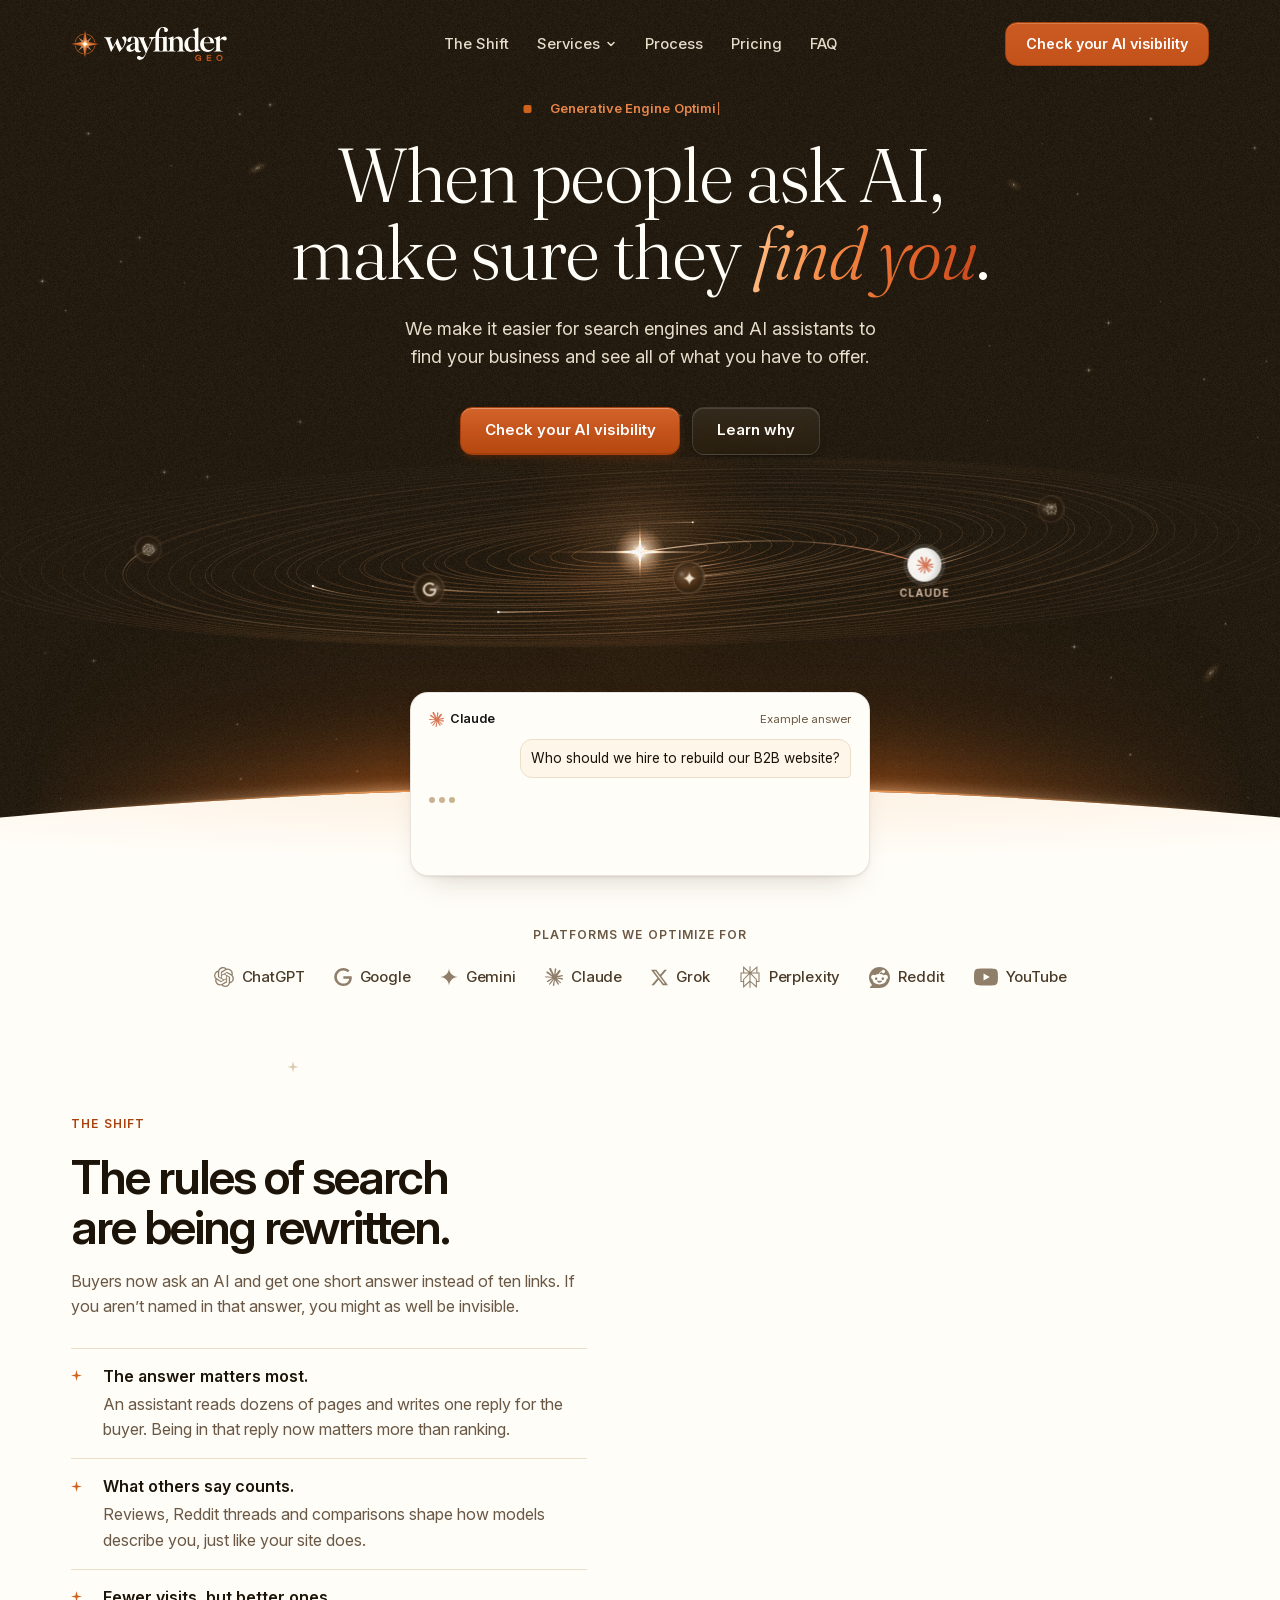
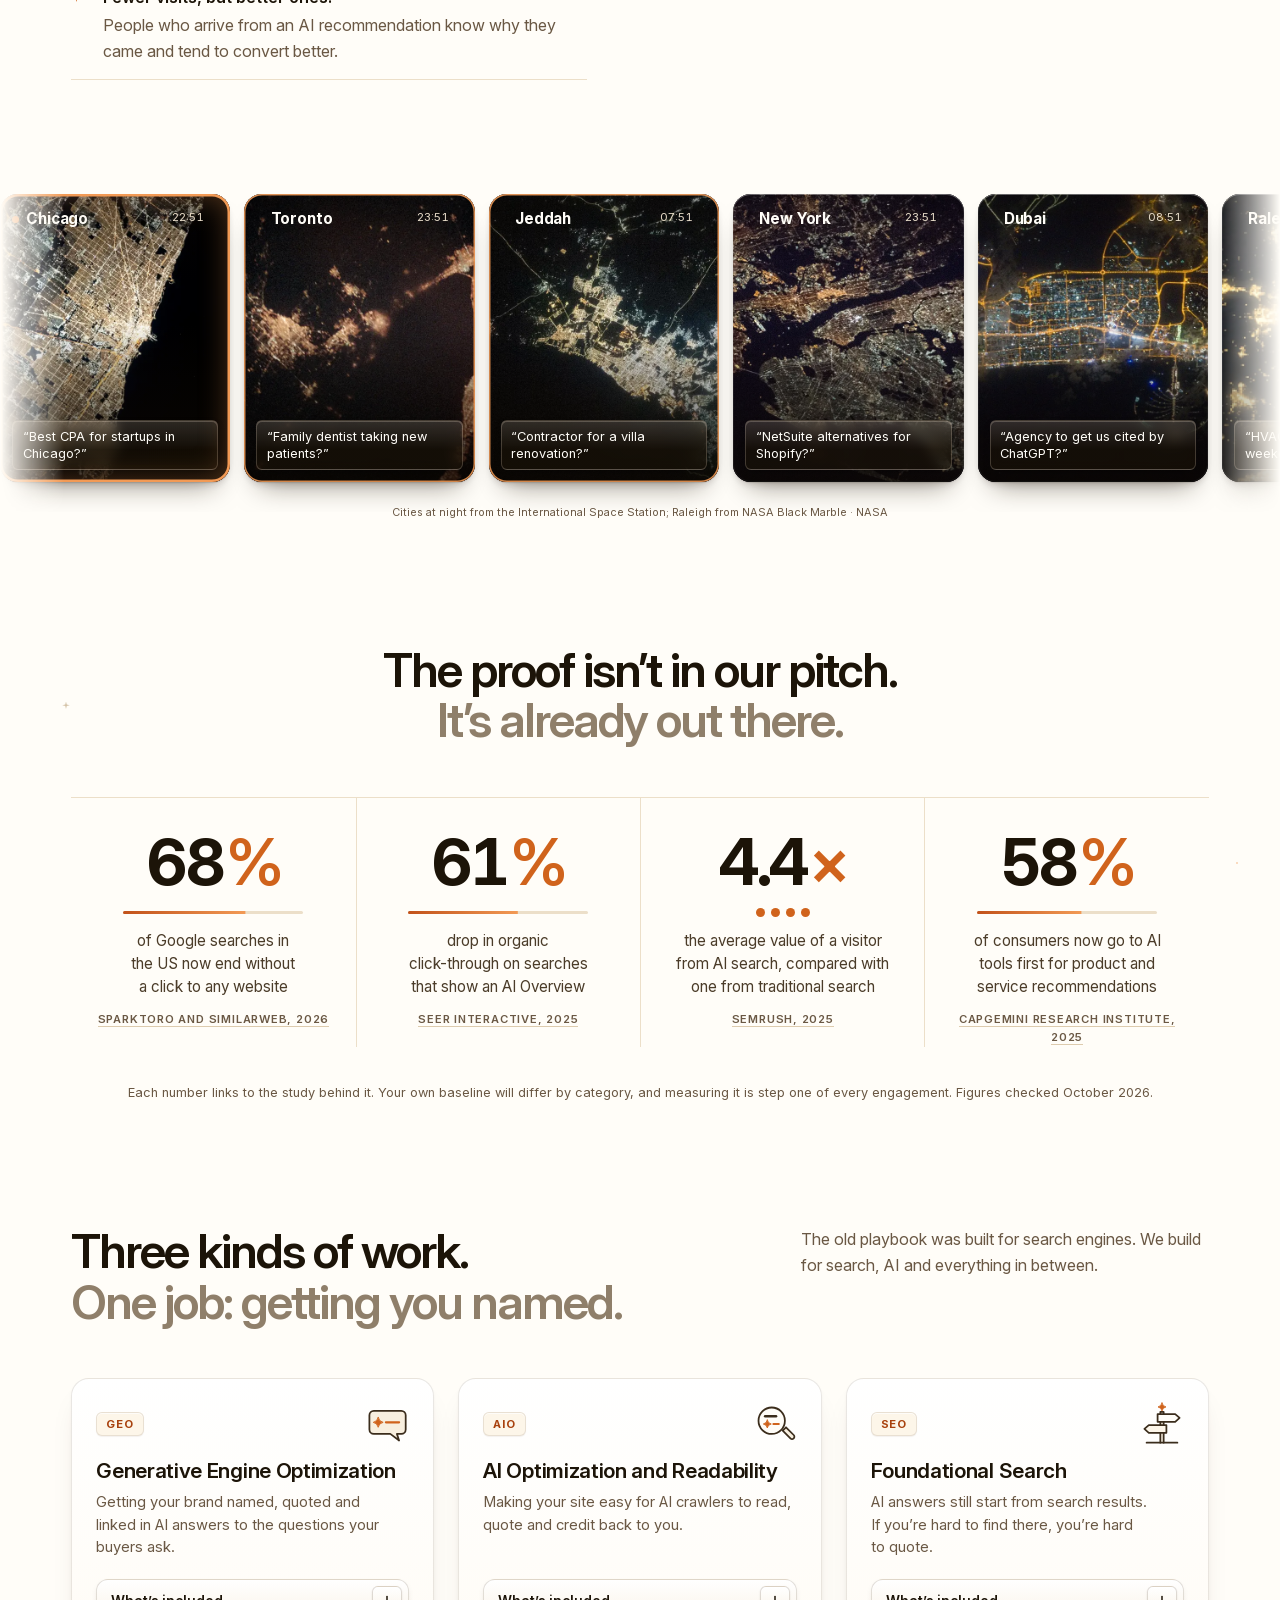
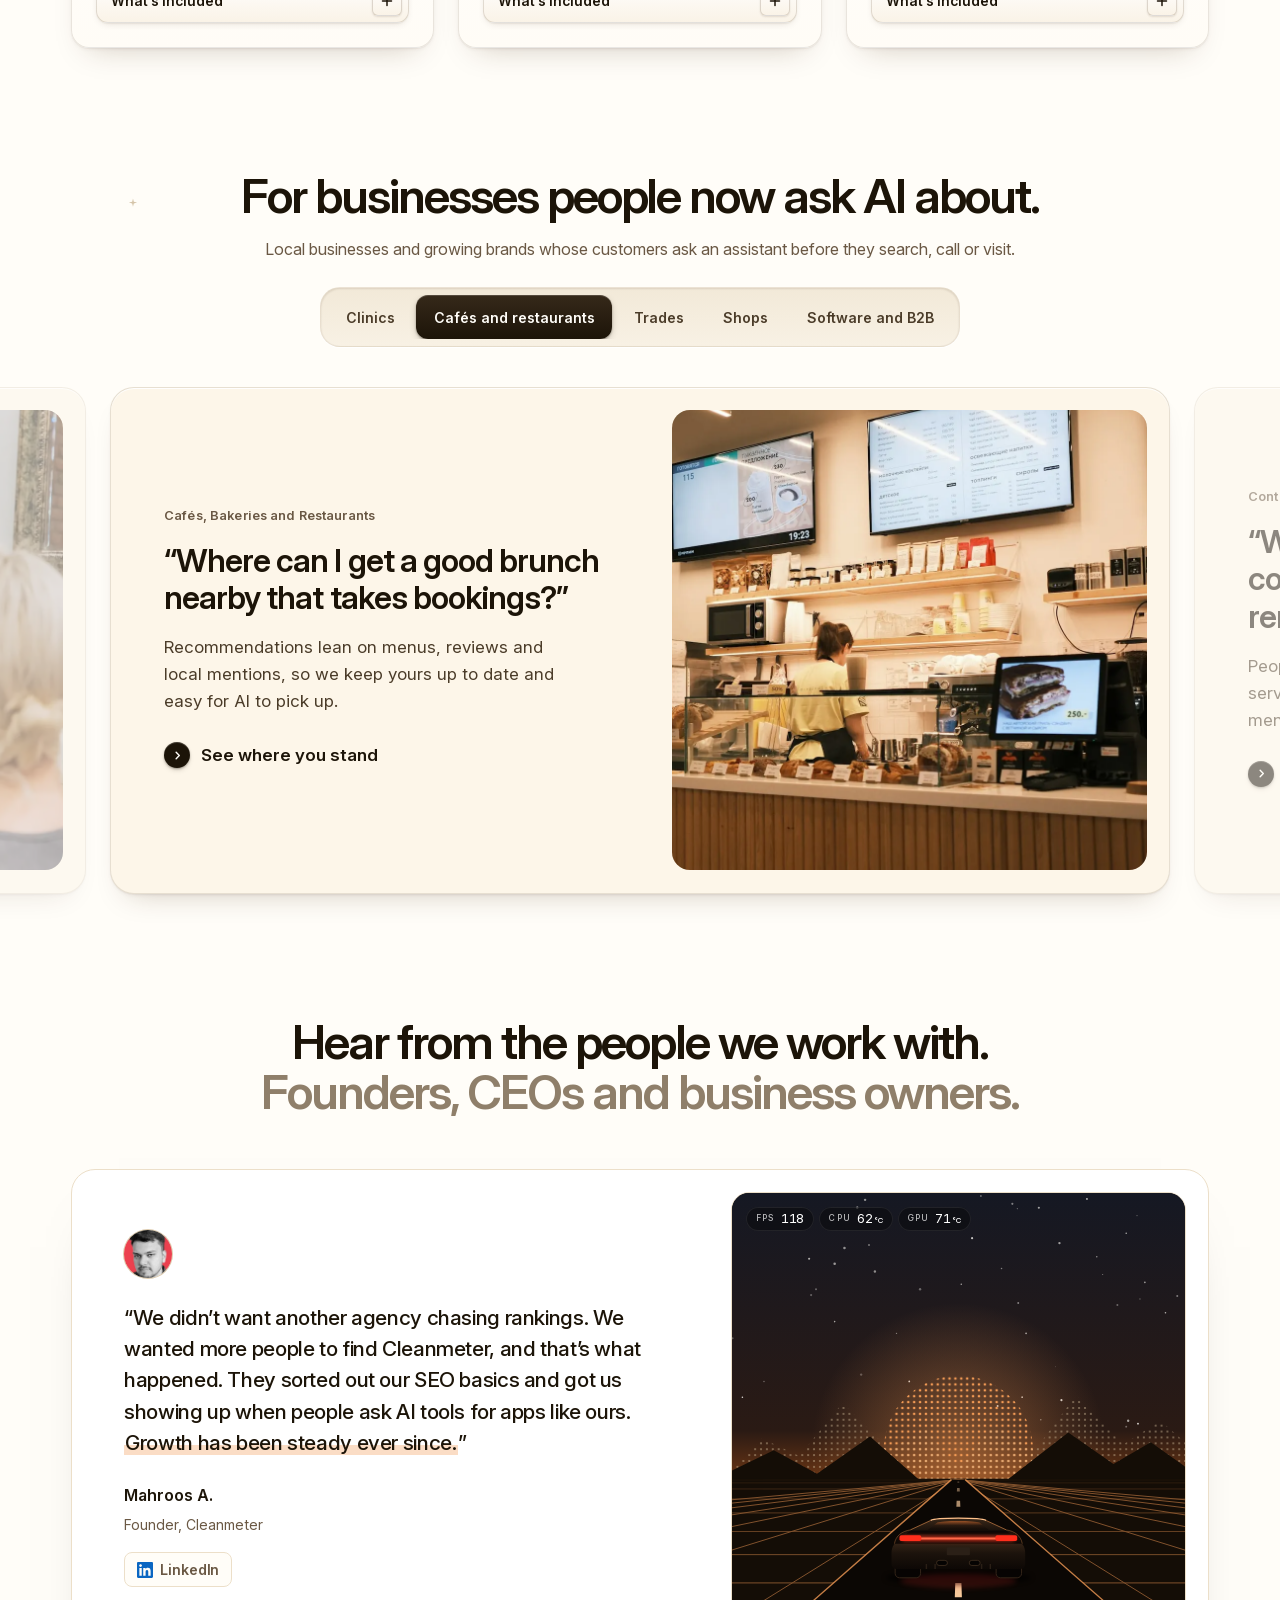
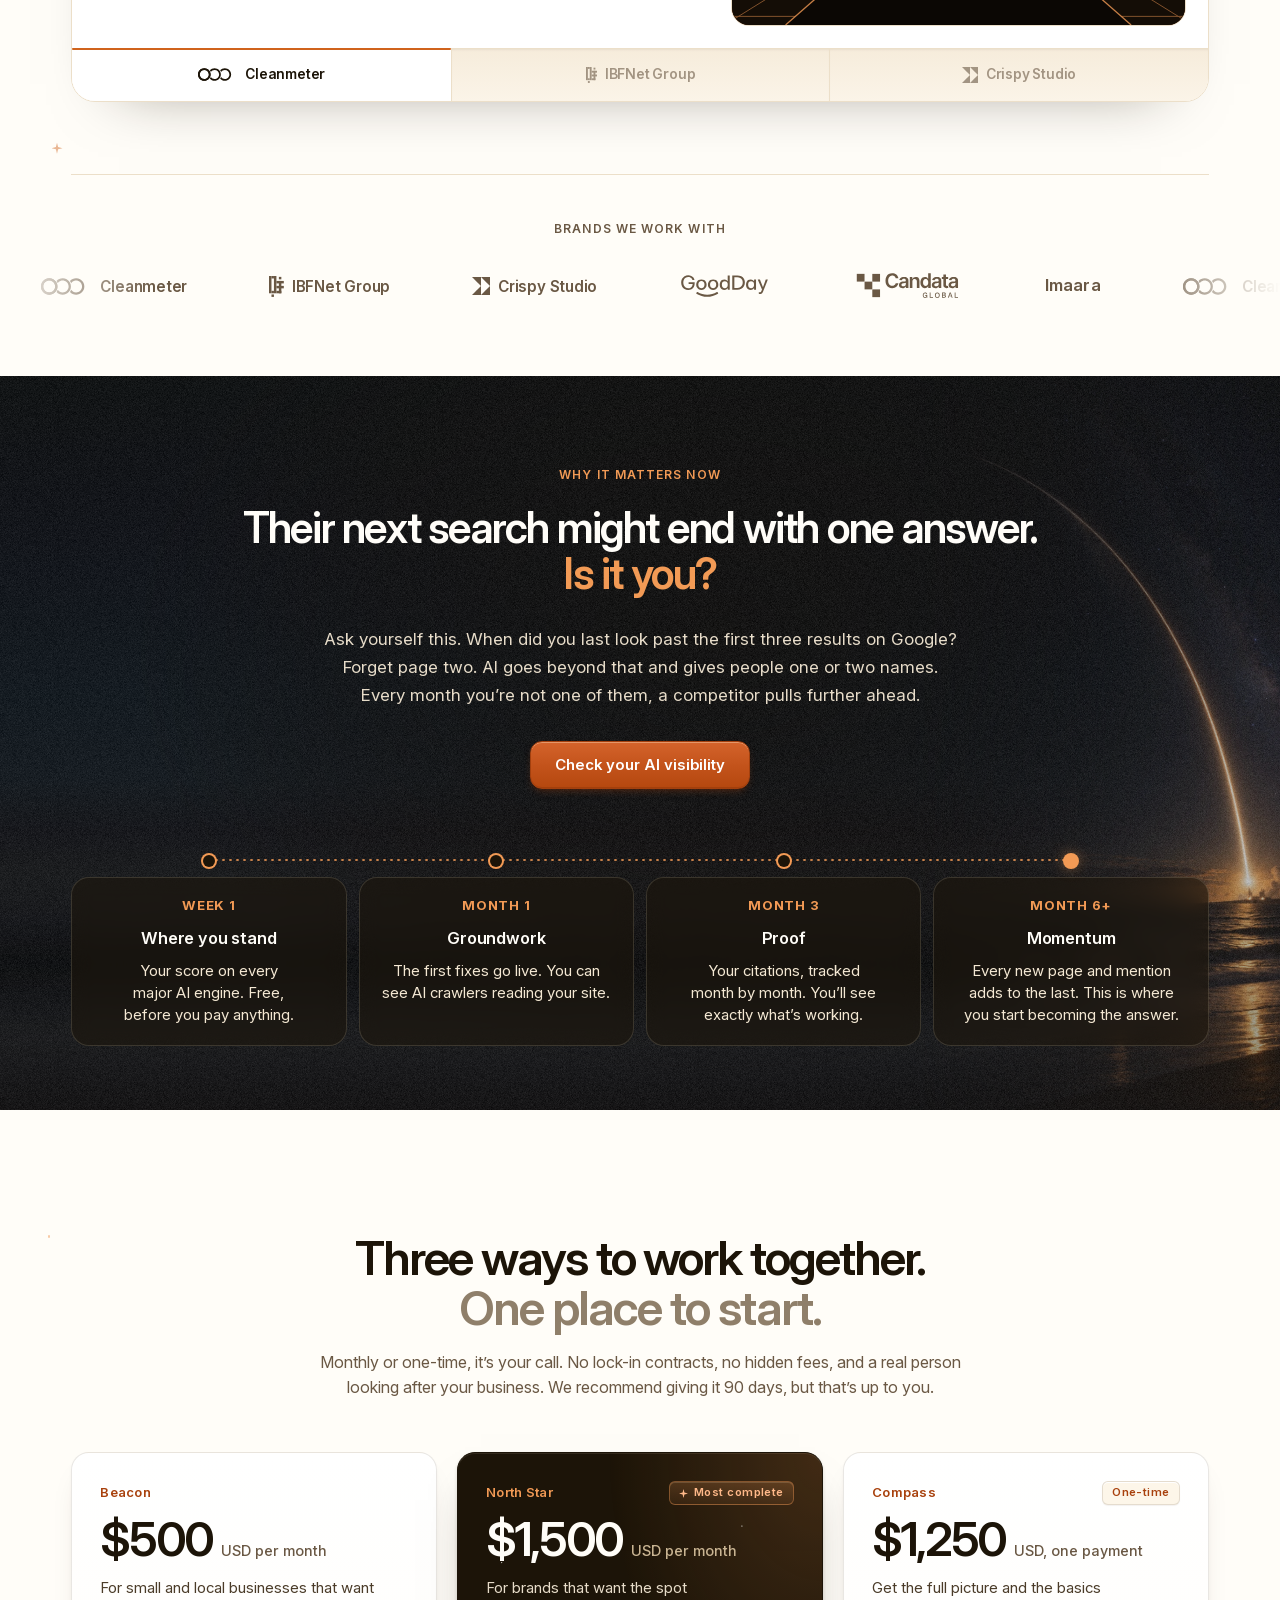
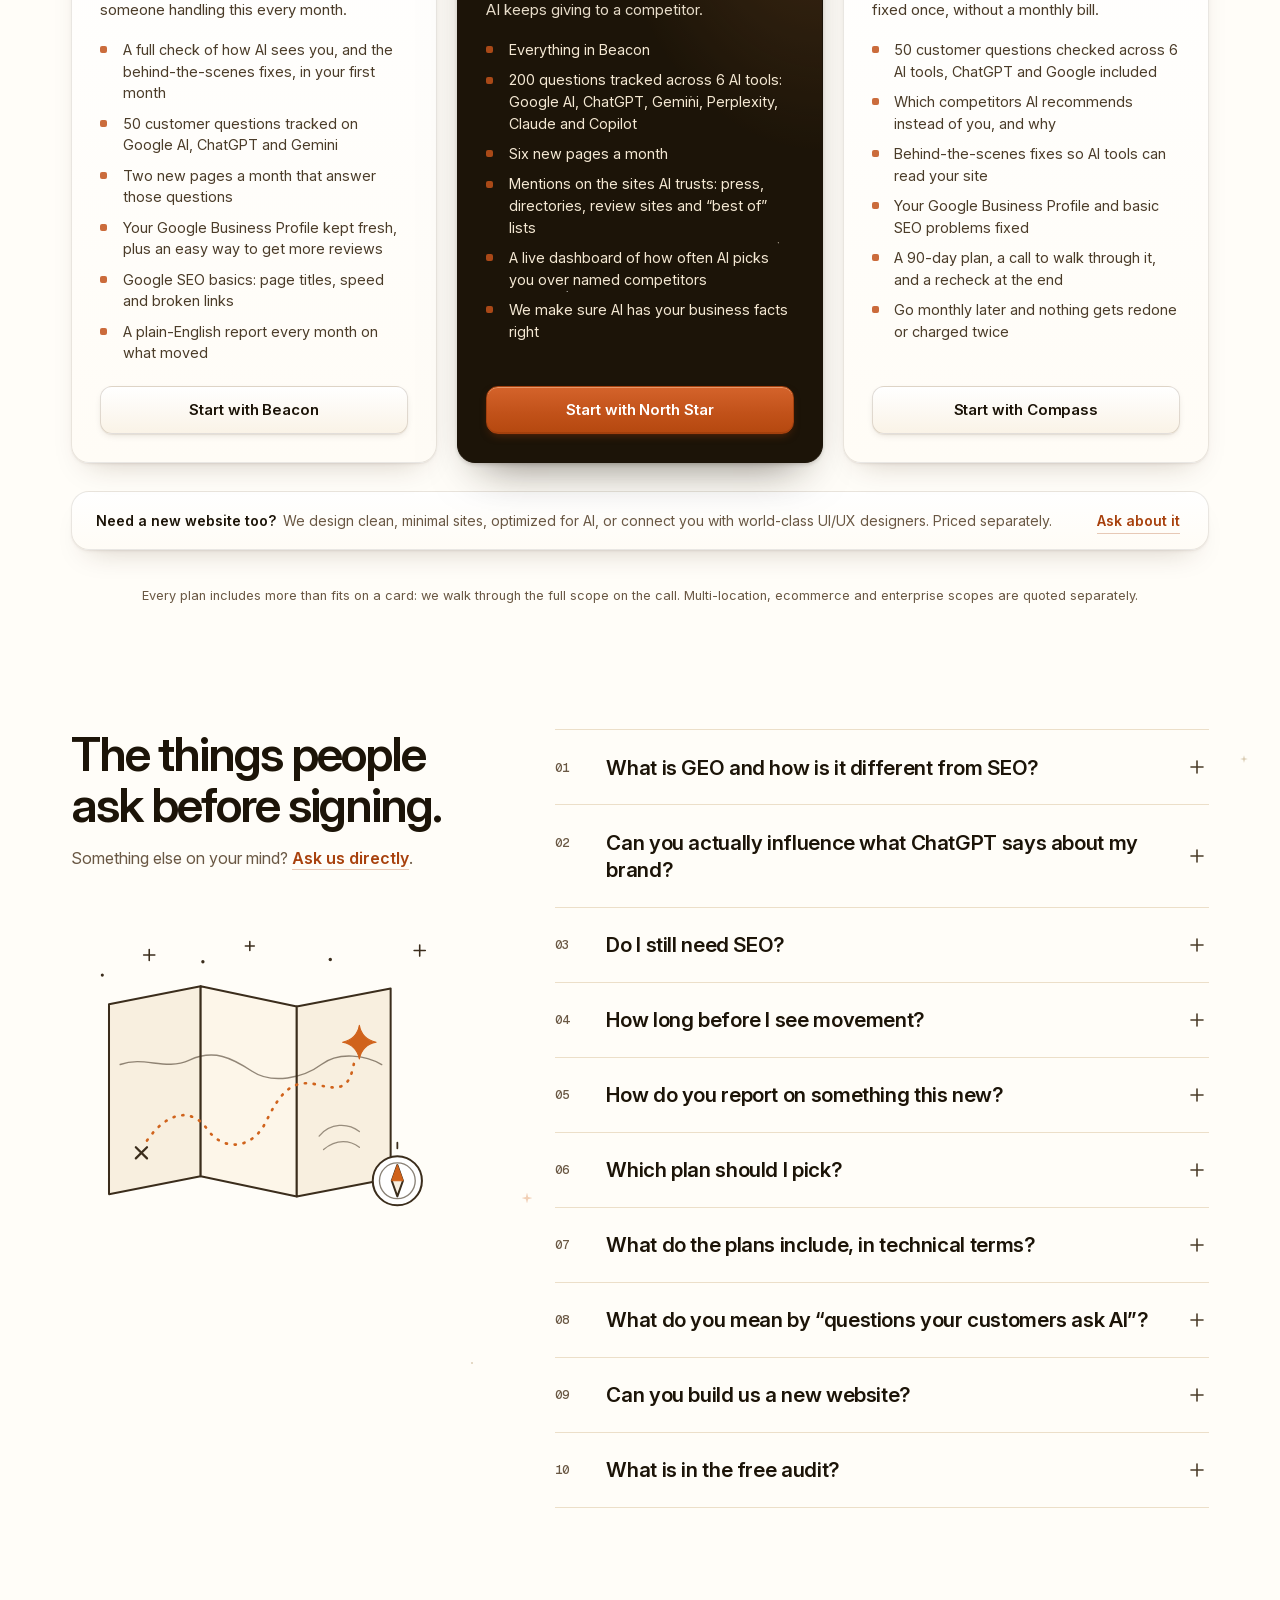
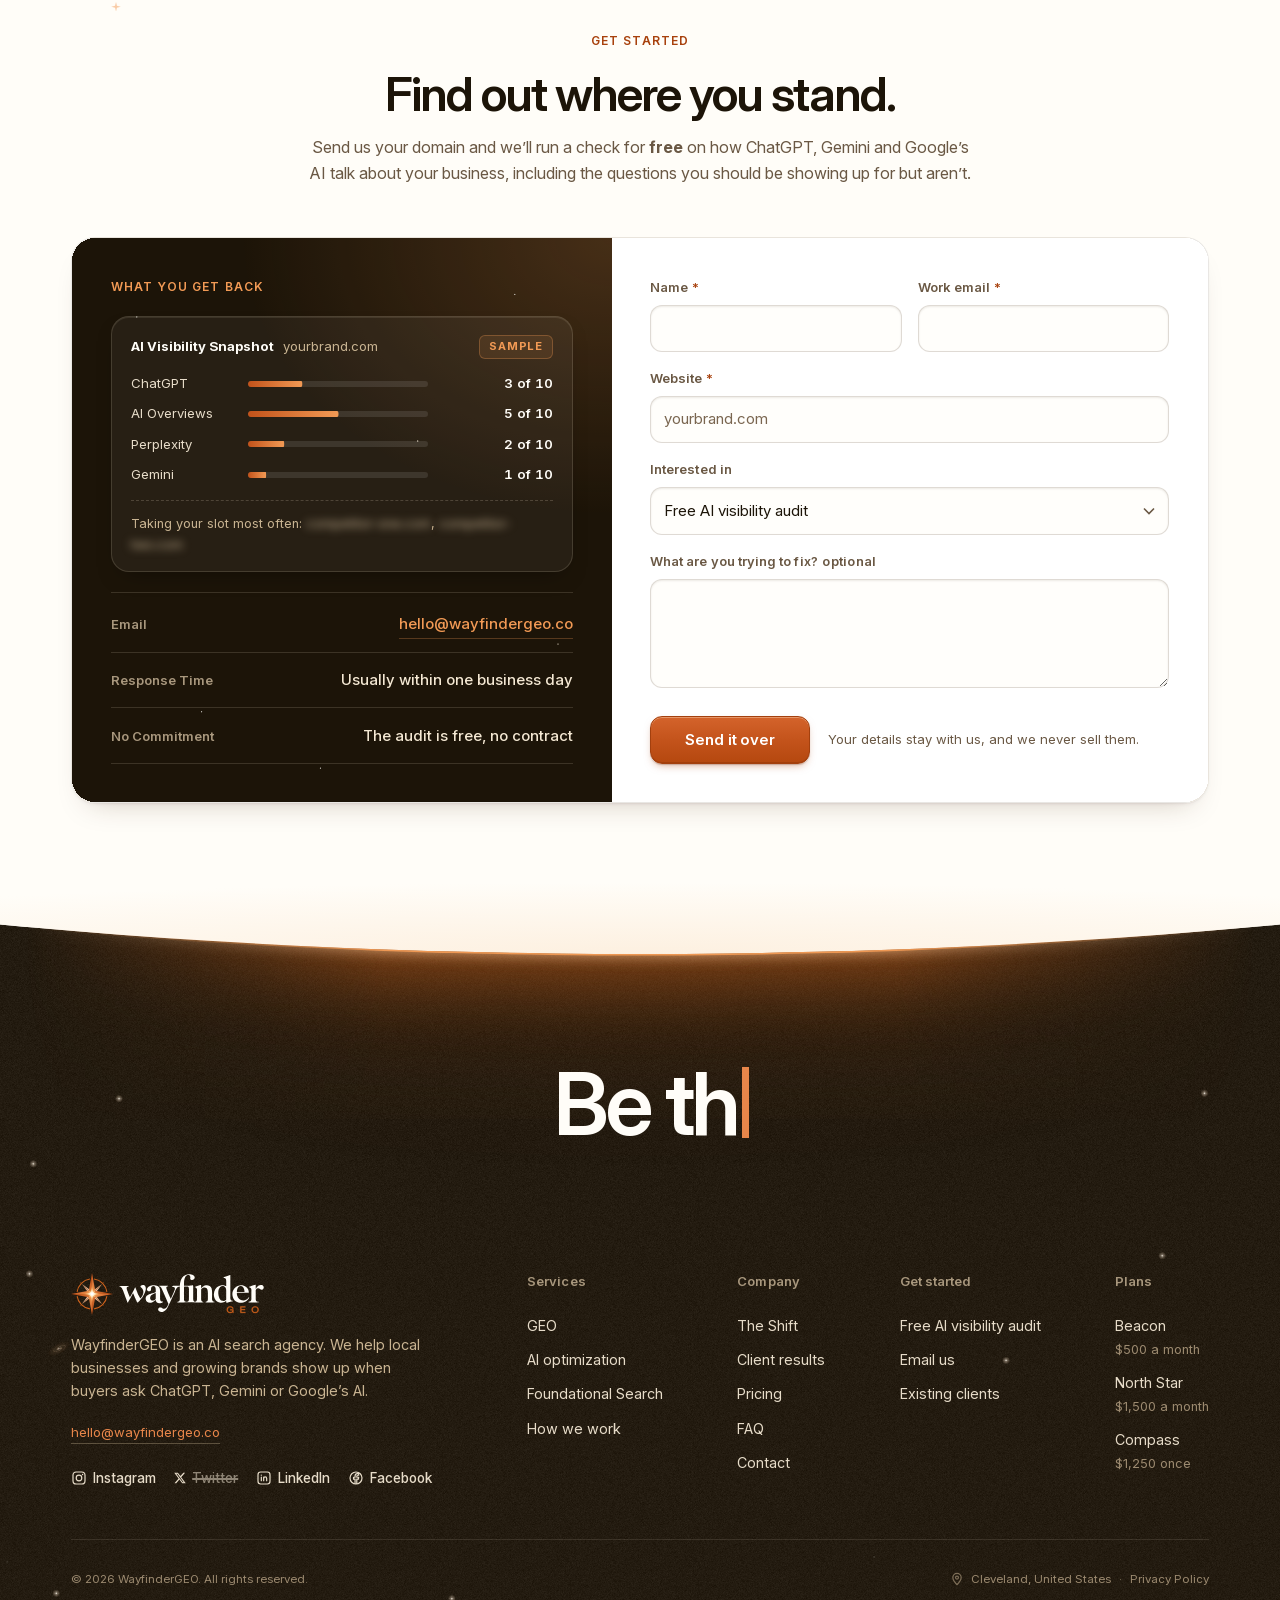
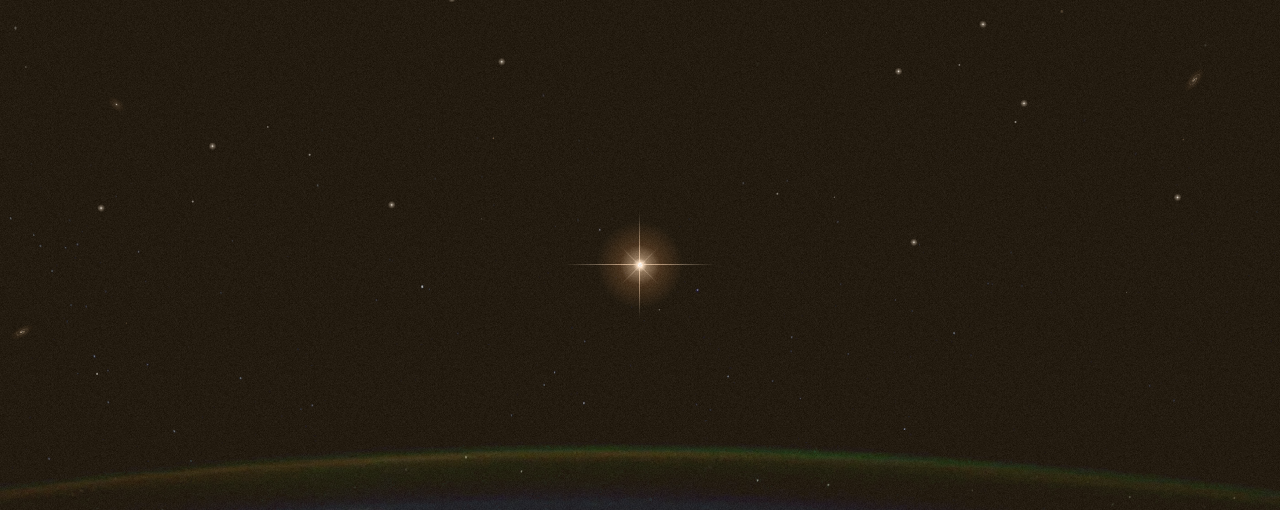
==== commit b5e4ffc2: "Accessibility tidy: city cards and testimonial panels use divs instead of figures with roles" ====
--- a/index.html
+++ b/index.html
@@ -28,7 +28,7 @@
 <link rel="apple-touch-icon" href="apple-touch-icon.png?v=2">
 
 <link rel="stylesheet" href="styles.css?v=20261019f">
-<link rel="stylesheet" href="assets/v2.css?v=20261030o">
+<link rel="stylesheet" href="assets/v2.css?v=20261030q">
 
 <script type="application/ld+json">
 {
@@ -327,7 +327,7 @@
       </div>
     </div>
     <div class="reel">
-      <div class="reel-row"><div class="reel-track"><figure class="reel-card key" data-city="chicago" tabindex="0" role="button"><picture><source srcset="assets/img/city-chicago.webp" type="image/webp"><img src="assets/img/city-chicago.jpg" alt="" loading="lazy" width="680" height="680"></picture><figcaption><span class="rc-meta"><b>Chicago</b><span class="rc-time" data-tz="America/Chicago"></span></span><span class="rc-q">“Best CPA for startups in Chicago?”</span></figcaption><span class="sr-only">. Show it on the globe</span></figure><figure class="reel-card key" data-city="toronto" tabindex="0" role="button"><picture><source srcset="assets/img/city-toronto.webp" type="image/webp"><img src="assets/img/city-toronto.jpg" alt="" loading="lazy" width="680" height="680"></picture><figcaption><span class="rc-meta"><b>Toronto</b><span class="rc-time" data-tz="America/Toronto"></span></span><span class="rc-q">“Family dentist taking new patients?”</span></figcaption><span class="sr-only">. Show it on the globe</span></figure><figure class="reel-card key" data-city="jeddah" tabindex="0" role="button"><picture><source srcset="assets/img/city-jeddah.webp" type="image/webp"><img src="assets/img/city-jeddah.jpg" alt="" loading="lazy" width="680" height="680"></picture><figcaption><span class="rc-meta"><b>Jeddah</b><span class="rc-time" data-tz="Asia/Riyadh"></span></span><span class="rc-q">“Contractor for a villa renovation?”</span></figcaption><span class="sr-only">. Show it on the globe</span></figure><figure class="reel-card" data-city="newyork" tabindex="0" role="button"><picture><source srcset="assets/img/city-newyork.webp" type="image/webp"><img src="assets/img/city-newyork.jpg" alt="" loading="lazy" width="680" height="680"></picture><figcaption><span class="rc-meta"><b>New York</b><span class="rc-time" data-tz="America/New_York"></span></span><span class="rc-q">“NetSuite alternatives for Shopify?”</span></figcaption><span class="sr-only">. Show it on the globe</span></figure><figure class="reel-card" data-city="dubai" tabindex="0" role="button"><picture><source srcset="assets/img/city-dubai.webp" type="image/webp"><img src="assets/img/city-dubai.jpg" alt="" loading="lazy" width="680" height="680"></picture><figcaption><span class="rc-meta"><b>Dubai</b><span class="rc-time" data-tz="Asia/Dubai"></span></span><span class="rc-q">“Agency to get us cited by ChatGPT?”</span></figcaption><span class="sr-only">. Show it on the globe</span></figure><figure class="reel-card" data-city="raleigh" tabindex="0" role="button"><picture><source srcset="assets/img/city-raleigh.webp" type="image/webp"><img src="assets/img/city-raleigh.jpg" alt="" loading="lazy" width="680" height="680"></picture><figcaption><span class="rc-meta"><b>Raleigh</b><span class="rc-time" data-tz="America/New_York"></span></span><span class="rc-q">“HVAC repair open this weekend?”</span></figcaption><span class="sr-only">. Show it on the globe</span></figure><figure class="reel-card" data-city="cleveland" tabindex="0" role="button"><picture><source srcset="assets/img/city-cleveland.webp" type="image/webp"><img src="assets/img/city-cleveland.jpg" alt="" loading="lazy" width="680" height="680"></picture><figcaption><span class="rc-meta"><b>Cleveland</b><span class="rc-time" data-tz="America/New_York"></span></span><span class="rc-q">“Physical therapy near downtown?”</span></figcaption><span class="sr-only">. Show it on the globe</span></figure><figure class="reel-card" data-city="hyderabad" tabindex="0" role="button"><picture><source srcset="assets/img/city-hyderabad.webp" type="image/webp"><img src="assets/img/city-hyderabad.jpg" alt="" loading="lazy" width="680" height="680"></picture><figcaption><span class="rc-meta"><b>Hyderabad</b><span class="rc-time" data-tz="Asia/Kolkata"></span></span><span class="rc-q">“Payroll software for startups?”</span></figcaption><span class="sr-only">. Show it on the globe</span></figure></div></div>
+      <div class="reel-row"><div class="reel-track"><div class="reel-card key" data-city="chicago" tabindex="0" role="button"><picture><source srcset="assets/img/city-chicago.webp" type="image/webp"><img src="assets/img/city-chicago.jpg" alt="" loading="lazy" width="680" height="680"></picture><span class="rc-cap"><span class="rc-meta"><b>Chicago</b><span class="rc-time" data-tz="America/Chicago"></span></span><span class="rc-q">“Best CPA for startups in Chicago?”</span></span><span class="sr-only">. Show it on the globe</span></div><div class="reel-card key" data-city="toronto" tabindex="0" role="button"><picture><source srcset="assets/img/city-toronto.webp" type="image/webp"><img src="assets/img/city-toronto.jpg" alt="" loading="lazy" width="680" height="680"></picture><span class="rc-cap"><span class="rc-meta"><b>Toronto</b><span class="rc-time" data-tz="America/Toronto"></span></span><span class="rc-q">“Family dentist taking new patients?”</span></span><span class="sr-only">. Show it on the globe</span></div><div class="reel-card key" data-city="jeddah" tabindex="0" role="button"><picture><source srcset="assets/img/city-jeddah.webp" type="image/webp"><img src="assets/img/city-jeddah.jpg" alt="" loading="lazy" width="680" height="680"></picture><span class="rc-cap"><span class="rc-meta"><b>Jeddah</b><span class="rc-time" data-tz="Asia/Riyadh"></span></span><span class="rc-q">“Contractor for a villa renovation?”</span></span><span class="sr-only">. Show it on the globe</span></div><div class="reel-card" data-city="newyork" tabindex="0" role="button"><picture><source srcset="assets/img/city-newyork.webp" type="image/webp"><img src="assets/img/city-newyork.jpg" alt="" loading="lazy" width="680" height="680"></picture><span class="rc-cap"><span class="rc-meta"><b>New York</b><span class="rc-time" data-tz="America/New_York"></span></span><span class="rc-q">“NetSuite alternatives for Shopify?”</span></span><span class="sr-only">. Show it on the globe</span></div><div class="reel-card" data-city="dubai" tabindex="0" role="button"><picture><source srcset="assets/img/city-dubai.webp" type="image/webp"><img src="assets/img/city-dubai.jpg" alt="" loading="lazy" width="680" height="680"></picture><span class="rc-cap"><span class="rc-meta"><b>Dubai</b><span class="rc-time" data-tz="Asia/Dubai"></span></span><span class="rc-q">“Agency to get us cited by ChatGPT?”</span></span><span class="sr-only">. Show it on the globe</span></div><div class="reel-card" data-city="raleigh" tabindex="0" role="button"><picture><source srcset="assets/img/city-raleigh.webp" type="image/webp"><img src="assets/img/city-raleigh.jpg" alt="" loading="lazy" width="680" height="680"></picture><span class="rc-cap"><span class="rc-meta"><b>Raleigh</b><span class="rc-time" data-tz="America/New_York"></span></span><span class="rc-q">“HVAC repair open this weekend?”</span></span><span class="sr-only">. Show it on the globe</span></div><div class="reel-card" data-city="cleveland" tabindex="0" role="button"><picture><source srcset="assets/img/city-cleveland.webp" type="image/webp"><img src="assets/img/city-cleveland.jpg" alt="" loading="lazy" width="680" height="680"></picture><span class="rc-cap"><span class="rc-meta"><b>Cleveland</b><span class="rc-time" data-tz="America/New_York"></span></span><span class="rc-q">“Physical therapy near downtown?”</span></span><span class="sr-only">. Show it on the globe</span></div><div class="reel-card" data-city="hyderabad" tabindex="0" role="button"><picture><source srcset="assets/img/city-hyderabad.webp" type="image/webp"><img src="assets/img/city-hyderabad.jpg" alt="" loading="lazy" width="680" height="680"></picture><span class="rc-cap"><span class="rc-meta"><b>Hyderabad</b><span class="rc-time" data-tz="Asia/Kolkata"></span></span><span class="rc-q">“Payroll software for startups?”</span></span><span class="sr-only">. Show it on the globe</span></div></div></div>
     </div>
     <p class="credit">Cities at night from the International Space Station; Raleigh from NASA Black Marble · NASA</p>
   </section>
@@ -531,13 +531,13 @@
           <div class="scn-cursor"><svg viewBox="0 0 16 20"><path d="M1 1l13.5 8.2-6 1.4-3 5.6z"/></svg><span>Adnan</span></div>
         </div>
       </div>
-      <figure class="sp-q" role="tabpanel" id="sp-q-0" data-move="ach" aria-labelledby="sp-tab-0">
+      <div class="sp-q" role="tabpanel" id="sp-q-0" data-move="ach" aria-labelledby="sp-tab-0">
           <span class="avatar" data-photo="people/mahroos.webp" aria-hidden="true">MC</span><blockquote><p>“We didn’t want another agency chasing rankings. We wanted more people to find Cleanmeter, and that’s what happened. They sorted out our SEO basics and got us showing up when people ask AI tools for apps like ours. <mark>Growth has been steady ever since.</mark>”</p></blockquote>
-          <figcaption><b>Mahroos A.</b><span>Founder, Cleanmeter</span><a class="li" href="https://www.linkedin.com/in/marsdesigns/" target="_blank" rel="noopener noreferrer" aria-label="Mahroos A. on LinkedIn"><svg viewBox="0 0 24 24" aria-hidden="true" focusable="false"><path d="M20.447 20.452h-3.554v-5.569c0-1.328-.027-3.037-1.852-3.037-1.853 0-2.136 1.445-2.136 2.939v5.667H9.351V9h3.414v1.561h.046c.477-.9 1.637-1.85 3.37-1.85 3.601 0 4.267 2.37 4.267 5.455v6.286zM5.337 7.433c-1.144 0-2.063-.926-2.063-2.065 0-1.138.92-2.063 2.063-2.063 1.14 0 2.064.925 2.064 2.063 0 1.139-.925 2.065-2.064 2.065zm1.782 13.019H3.555V9h3.564v11.452zM22.225 0H1.771C.792 0 0 .774 0 1.729v20.542C0 23.227.792 24 1.771 24h20.451C23.2 24 24 23.227 24 22.271V1.729C24 .774 23.2 0 22.222 0h.003z"/></svg><span>LinkedIn</span></a></figcaption></figure><figure class="sp-q" role="tabpanel" id="sp-q-1" data-move="iris" aria-labelledby="sp-tab-1" hidden>
+          <div class="sp-cap"><b>Mahroos A.</b><span>Founder, Cleanmeter</span><a class="li" href="https://www.linkedin.com/in/marsdesigns/" target="_blank" rel="noopener noreferrer" aria-label="Mahroos A. on LinkedIn"><svg viewBox="0 0 24 24" aria-hidden="true" focusable="false"><path d="M20.447 20.452h-3.554v-5.569c0-1.328-.027-3.037-1.852-3.037-1.853 0-2.136 1.445-2.136 2.939v5.667H9.351V9h3.414v1.561h.046c.477-.9 1.637-1.85 3.37-1.85 3.601 0 4.267 2.37 4.267 5.455v6.286zM5.337 7.433c-1.144 0-2.063-.926-2.063-2.065 0-1.138.92-2.063 2.063-2.063 1.14 0 2.064.925 2.064 2.063 0 1.139-.925 2.065-2.064 2.065zm1.782 13.019H3.555V9h3.564v11.452zM22.225 0H1.771C.792 0 0 .774 0 1.729v20.542C0 23.227.792 24 1.771 24h20.451C23.2 24 24 23.227 24 22.271V1.729C24 .774 23.2 0 22.222 0h.003z"/></svg><span>LinkedIn</span></a></div></div><div class="sp-q" role="tabpanel" id="sp-q-1" data-move="iris" aria-labelledby="sp-tab-1" hidden>
           <span class="avatar" data-photo="people/alim.webp" aria-hidden="true">AI</span><blockquote><p>“They understood our business faster than we expected, and they never made it complicated. We’re easier to find in search and in AI answers now, and <mark>the enquiries coming in are better ones.</mark> I’d recommend them to anyone who’s in it for the long run.”</p></blockquote>
-          <figcaption><b>Alim M.</b><span>CEO, IBFNet Group</span><a class="li" href="https://www.linkedin.com/in/apyfz/" target="_blank" rel="noopener noreferrer" aria-label="Alim M. on LinkedIn"><svg viewBox="0 0 24 24" aria-hidden="true" focusable="false"><path d="M20.447 20.452h-3.554v-5.569c0-1.328-.027-3.037-1.852-3.037-1.853 0-2.136 1.445-2.136 2.939v5.667H9.351V9h3.414v1.561h.046c.477-.9 1.637-1.85 3.37-1.85 3.601 0 4.267 2.37 4.267 5.455v6.286zM5.337 7.433c-1.144 0-2.063-.926-2.063-2.065 0-1.138.92-2.063 2.063-2.063 1.14 0 2.064.925 2.064 2.063 0 1.139-.925 2.065-2.064 2.065zm1.782 13.019H3.555V9h3.564v11.452zM22.225 0H1.771C.792 0 0 .774 0 1.729v20.542C0 23.227.792 24 1.771 24h20.451C23.2 24 24 23.227 24 22.271V1.729C24 .774 23.2 0 22.222 0h.003z"/></svg><span>LinkedIn</span></a></figcaption></figure><figure class="sp-q" role="tabpanel" id="sp-q-2" data-move="frame" aria-labelledby="sp-tab-2" hidden>
+          <div class="sp-cap"><b>Alim M.</b><span>CEO, IBFNet Group</span><a class="li" href="https://www.linkedin.com/in/apyfz/" target="_blank" rel="noopener noreferrer" aria-label="Alim M. on LinkedIn"><svg viewBox="0 0 24 24" aria-hidden="true" focusable="false"><path d="M20.447 20.452h-3.554v-5.569c0-1.328-.027-3.037-1.852-3.037-1.853 0-2.136 1.445-2.136 2.939v5.667H9.351V9h3.414v1.561h.046c.477-.9 1.637-1.85 3.37-1.85 3.601 0 4.267 2.37 4.267 5.455v6.286zM5.337 7.433c-1.144 0-2.063-.926-2.063-2.065 0-1.138.92-2.063 2.063-2.063 1.14 0 2.064.925 2.064 2.063 0 1.139-.925 2.065-2.064 2.065zm1.782 13.019H3.555V9h3.564v11.452zM22.225 0H1.771C.792 0 0 .774 0 1.729v20.542C0 23.227.792 24 1.771 24h20.451C23.2 24 24 23.227 24 22.271V1.729C24 .774 23.2 0 22.222 0h.003z"/></svg><span>LinkedIn</span></a></div></div><div class="sp-q" role="tabpanel" id="sp-q-2" data-move="frame" aria-labelledby="sp-tab-2" hidden>
           <span class="avatar" data-photo="people/adnan.webp" aria-hidden="true">AC</span><blockquote><p>“They felt like part of our team from the first week. Every recommendation came with a reason, and we saw results within a few months. If you want people who <mark>know where search is going</mark>, talk to them.”</p></blockquote>
-          <figcaption><b>Adnan J.</b><span>Founder and CEO, Crispy Studio</span><a class="li" href="https://www.linkedin.com/in/crispyux/" target="_blank" rel="noopener noreferrer" aria-label="Adnan J. on LinkedIn"><svg viewBox="0 0 24 24" aria-hidden="true" focusable="false"><path d="M20.447 20.452h-3.554v-5.569c0-1.328-.027-3.037-1.852-3.037-1.853 0-2.136 1.445-2.136 2.939v5.667H9.351V9h3.414v1.561h.046c.477-.9 1.637-1.85 3.37-1.85 3.601 0 4.267 2.37 4.267 5.455v6.286zM5.337 7.433c-1.144 0-2.063-.926-2.063-2.065 0-1.138.92-2.063 2.063-2.063 1.14 0 2.064.925 2.064 2.063 0 1.139-.925 2.065-2.064 2.065zm1.782 13.019H3.555V9h3.564v11.452zM22.225 0H1.771C.792 0 0 .774 0 1.729v20.542C0 23.227.792 24 1.771 24h20.451C23.2 24 24 23.227 24 22.271V1.729C24 .774 23.2 0 22.222 0h.003z"/></svg><span>LinkedIn</span></a></figcaption></figure></div>
+          <div class="sp-cap"><b>Adnan J.</b><span>Founder and CEO, Crispy Studio</span><a class="li" href="https://www.linkedin.com/in/crispyux/" target="_blank" rel="noopener noreferrer" aria-label="Adnan J. on LinkedIn"><svg viewBox="0 0 24 24" aria-hidden="true" focusable="false"><path d="M20.447 20.452h-3.554v-5.569c0-1.328-.027-3.037-1.852-3.037-1.853 0-2.136 1.445-2.136 2.939v5.667H9.351V9h3.414v1.561h.046c.477-.9 1.637-1.85 3.37-1.85 3.601 0 4.267 2.37 4.267 5.455v6.286zM5.337 7.433c-1.144 0-2.063-.926-2.063-2.065 0-1.138.92-2.063 2.063-2.063 1.14 0 2.064.925 2.064 2.063 0 1.139-.925 2.065-2.064 2.065zm1.782 13.019H3.555V9h3.564v11.452zM22.225 0H1.771C.792 0 0 .774 0 1.729v20.542C0 23.227.792 24 1.771 24h20.451C23.2 24 24 23.227 24 22.271V1.729C24 .774 23.2 0 22.222 0h.003z"/></svg><span>LinkedIn</span></a></div></div></div>
       <div class="sp-tabs" role="tablist" aria-label="Choose a client"><button type="button" class="sp-tab" role="tab" id="sp-tab-0" aria-controls="sp-q-0" aria-selected="true" aria-label="Mahroos A., Cleanmeter">
           <span class="co-logo co-cm"><svg viewBox="0 0 97 32" aria-hidden="true" focusable="false">
 <path d="M31 16C31 24.5604 24.0604 31.5 15.5 31.5C6.93959 31.5 0 24.5604 0 16C0 7.43959 6.93959 0.5 15.5 0.5C24.0604 0.5 31 7.43959 31 16ZM4.29597 16C4.29597 22.1878 9.31219 27.204 15.5 27.204C21.6878 27.204 26.704 22.1878 26.704 16C26.704 9.81219 21.6878 4.79597 15.5 4.79597C9.31219 4.79597 4.29597 9.81219 4.29597 16Z" fill="currentColor"/>
--- a/assets/v2.css
+++ b/assets/v2.css
@@ -418,7 +418,7 @@
 .reel-card{position:relative;flex:none;width:clamp(200px,18vw,262px);aspect-ratio:4/5;margin:0;border-radius:18px;overflow:hidden;background:#0b0703}
 .reel-card::after{content:"";position:absolute;inset:0;pointer-events:none;background:linear-gradient(rgba(11,7,3,.35),rgba(11,7,3,0) 30%,rgba(11,7,3,0) 45%,rgba(11,7,3,.8))}
 .reel-card.key::before{content:"";position:absolute;inset:0;z-index:2;border-radius:inherit;box-shadow:inset 0 0 0 1.5px rgba(242,154,85,.85);pointer-events:none}
-.reel-card figcaption{position:absolute;inset:12px;z-index:1;display:flex;flex-direction:column;justify-content:space-between;color:#fffdf8}
+.reel-card .rc-cap{position:absolute;inset:12px;z-index:1;display:flex;flex-direction:column;justify-content:space-between;color:#fffdf8}
 .rc-meta{display:flex;justify-content:space-between;align-items:baseline;gap:.5rem}
 .rc-meta b{font-size:.95rem;font-weight:700;letter-spacing:-.01em}
 .rc-time{font-size:.72rem;color:#e7dcc9;font-variant-numeric:tabular-nums}
@@ -557,7 +557,7 @@
 .co-logo{display:inline-flex;align-items:center;gap:.5rem;color:var(--ink-2);font-family:var(--font-display);font-weight:600;font-size:.95rem;letter-spacing:-.015em;white-space:nowrap}
 .co-logo svg{height:22px;width:auto;flex:none}
 .co-cm svg{height:17px}.co-ibf svg{height:21px}.co-crispy svg{height:18px}
-.spot figcaption{display:flex;align-items:center;gap:.7rem}
+.spot .sp-cap{display:flex;align-items:center;gap:.7rem}
 .spot .avatar{width:42px;height:42px}
 .spot .who{text-align:left;min-width:0}
 .spot .who b{display:block;font-size:.93rem;font-weight:600;line-height:1.3;color:var(--ink)}
@@ -582,7 +582,7 @@
 .sp-q blockquote{margin:0}
 .sp-q blockquote p{margin:0;font-family:var(--font-display);font-weight:500;font-size:clamp(1.2rem,.95rem + 1vw,1.7rem);line-height:1.45;letter-spacing:-.02em;color:var(--ink);text-wrap:pretty}
 .sp-q mark{background:linear-gradient(transparent 60%,rgba(242,154,85,.34) 60%);color:inherit;padding:0 .05em}
-.sp-q figcaption{justify-content:center;margin-top:1.75rem}
+.sp-q .sp-cap{justify-content:center;margin-top:1.75rem}
 @media (max-width:520px){.sp-tabs .co-logo span{display:none}.sp-tab{padding-inline:1rem}}
 
 .clients{margin-top:clamp(3rem,6vw,4.5rem);padding-top:clamp(2rem,4vw,2.75rem);border-top:1px solid var(--rule);text-align:center}
@@ -897,9 +897,9 @@
 .spot3 .sp-q blockquote{margin:0 auto;max-width:46rem}
 .spot3 .sp-q blockquote p{font-family:var(--font-display);font-weight:500;font-size:clamp(1.2rem,.95rem + .95vw,1.65rem);line-height:1.5;letter-spacing:-.018em;color:#fffdf8;text-wrap:pretty}
 .spot3 .sp-q mark{background:linear-gradient(transparent 62%,rgba(242,154,85,.38) 62%);color:inherit;padding:0 .05em}
-.spot3 .sp-q figcaption{display:flex;flex-direction:column;align-items:center;gap:.3rem;margin-top:1.9rem}
-.spot3 .sp-q figcaption b{font-size:1rem;font-weight:600;color:#fffdf8}
-.spot3 .sp-q figcaption span{font-size:.88rem;color:#a8977d}
+.spot3 .sp-q .sp-cap{display:flex;flex-direction:column;align-items:center;gap:.3rem;margin-top:1.9rem}
+.spot3 .sp-q .sp-cap b{font-size:1rem;font-weight:600;color:#fffdf8}
+.spot3 .sp-q .sp-cap span{font-size:.88rem;color:#a8977d}
 .spot3 .sp-tabs{display:grid;grid-template-columns:repeat(3,minmax(0,1fr));gap:0;margin:0;border-top:1px solid rgba(255,236,214,.12)}
 .spot3 .sp-tab{position:relative;display:flex;align-items:center;justify-content:center;min-height:clamp(72px,8vw,104px);padding:0 1rem;border:0;border-radius:0;background:none;opacity:1;cursor:pointer;transition:background .3s}
 .spot3 .sp-tab + .sp-tab{border-left:1px solid rgba(255,236,214,.12)}
@@ -923,8 +923,8 @@
 .spot3 .sp-q .avatar{box-shadow:0 0 0 1px var(--rule-mid)}
 .spot3 .sp-q blockquote p{color:var(--ink)}
 .spot3 .sp-q mark{background:linear-gradient(transparent 62%,rgba(242,154,85,.34) 62%)}
-.spot3 .sp-q figcaption b{color:var(--ink)}
-.spot3 .sp-q figcaption span{color:var(--muted)}
+.spot3 .sp-q .sp-cap b{color:var(--ink)}
+.spot3 .sp-q .sp-cap span{color:var(--muted)}
 .spot3 .sp-q .li{color:var(--linkedin);background:var(--paper);border-color:var(--rule)}
 .spot3 .sp-q .li:hover{color:var(--linkedin);background:#f2f7fc;border-color:var(--linkedin)}
 .spot3 .sp-tabs{border-top:1px solid var(--rule)}
@@ -984,7 +984,7 @@
   .spot3[data-look="c"] .sp-q .avatar{width:60px;height:60px;margin:0 0 1.5rem}
   .spot3[data-look="c"] .sp-q blockquote{max-width:none;margin:0}
   .spot3[data-look="c"] .sp-q blockquote p{text-align:left;font-size:clamp(1.15rem,.85rem + .75vw,1.5rem)}
-  .spot3[data-look="c"] .sp-q figcaption{align-items:flex-start;margin-top:1.5rem}
+  .spot3[data-look="c"] .sp-q .sp-cap{align-items:flex-start;margin-top:1.5rem}
   .spot3[data-look="c"] .sp-win{display:block;grid-area:1/2;align-self:stretch;position:relative;min-height:440px;border:1px solid var(--rule);border-radius:14px;overflow:hidden;background:var(--paper)}
   .scn > svg{position:absolute;inset:0;width:100%;height:100%;display:block}
   @keyframes sc-fade{from{opacity:0}}
@@ -1024,7 +1024,7 @@
   .spot3:is([data-look="cp"],[data-look="cf"]) .sp-q .avatar{width:60px;height:60px;margin:0 0 1.5rem}
   .spot3:is([data-look="cp"],[data-look="cf"]) .sp-q blockquote{max-width:none;margin:0}
   .spot3:is([data-look="cp"],[data-look="cf"]) .sp-q blockquote p{text-align:left;font-size:clamp(1.15rem,.85rem + .75vw,1.5rem)}
-  .spot3:is([data-look="cp"],[data-look="cf"]) .sp-q figcaption{align-items:flex-start;margin-top:1.5rem}
+  .spot3:is([data-look="cp"],[data-look="cf"]) .sp-q .sp-cap{align-items:flex-start;margin-top:1.5rem}
   .spot3:is([data-look="cp"],[data-look="cf"]) .sp-photo{display:block;grid-area:1/2;align-self:stretch;position:relative;min-height:440px;overflow:hidden;background:#1c1408}
   .spot3[data-look="cf"] .sp-stage{padding-top:0;padding-right:0;padding-bottom:0}
   .spot3[data-look="cf"] .sp-q{padding:clamp(3rem,5vw,4.5rem) 0}
